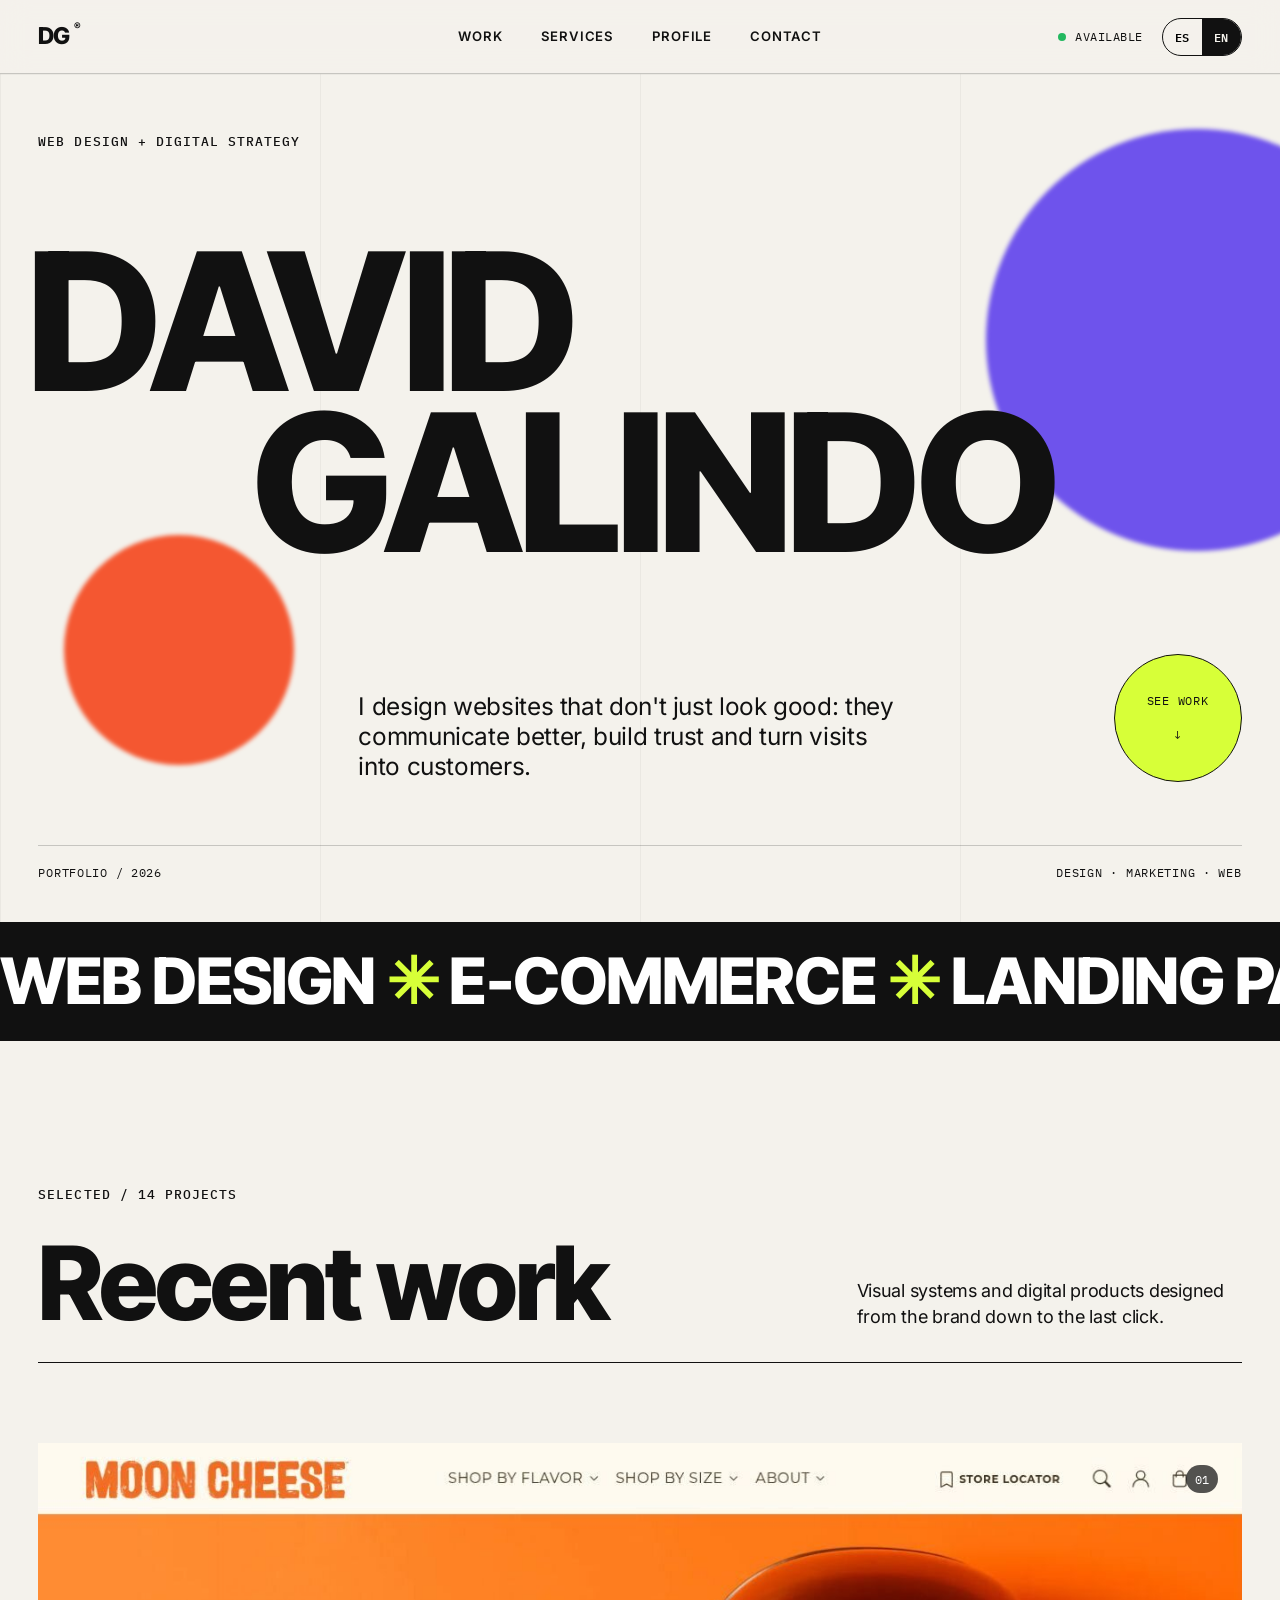
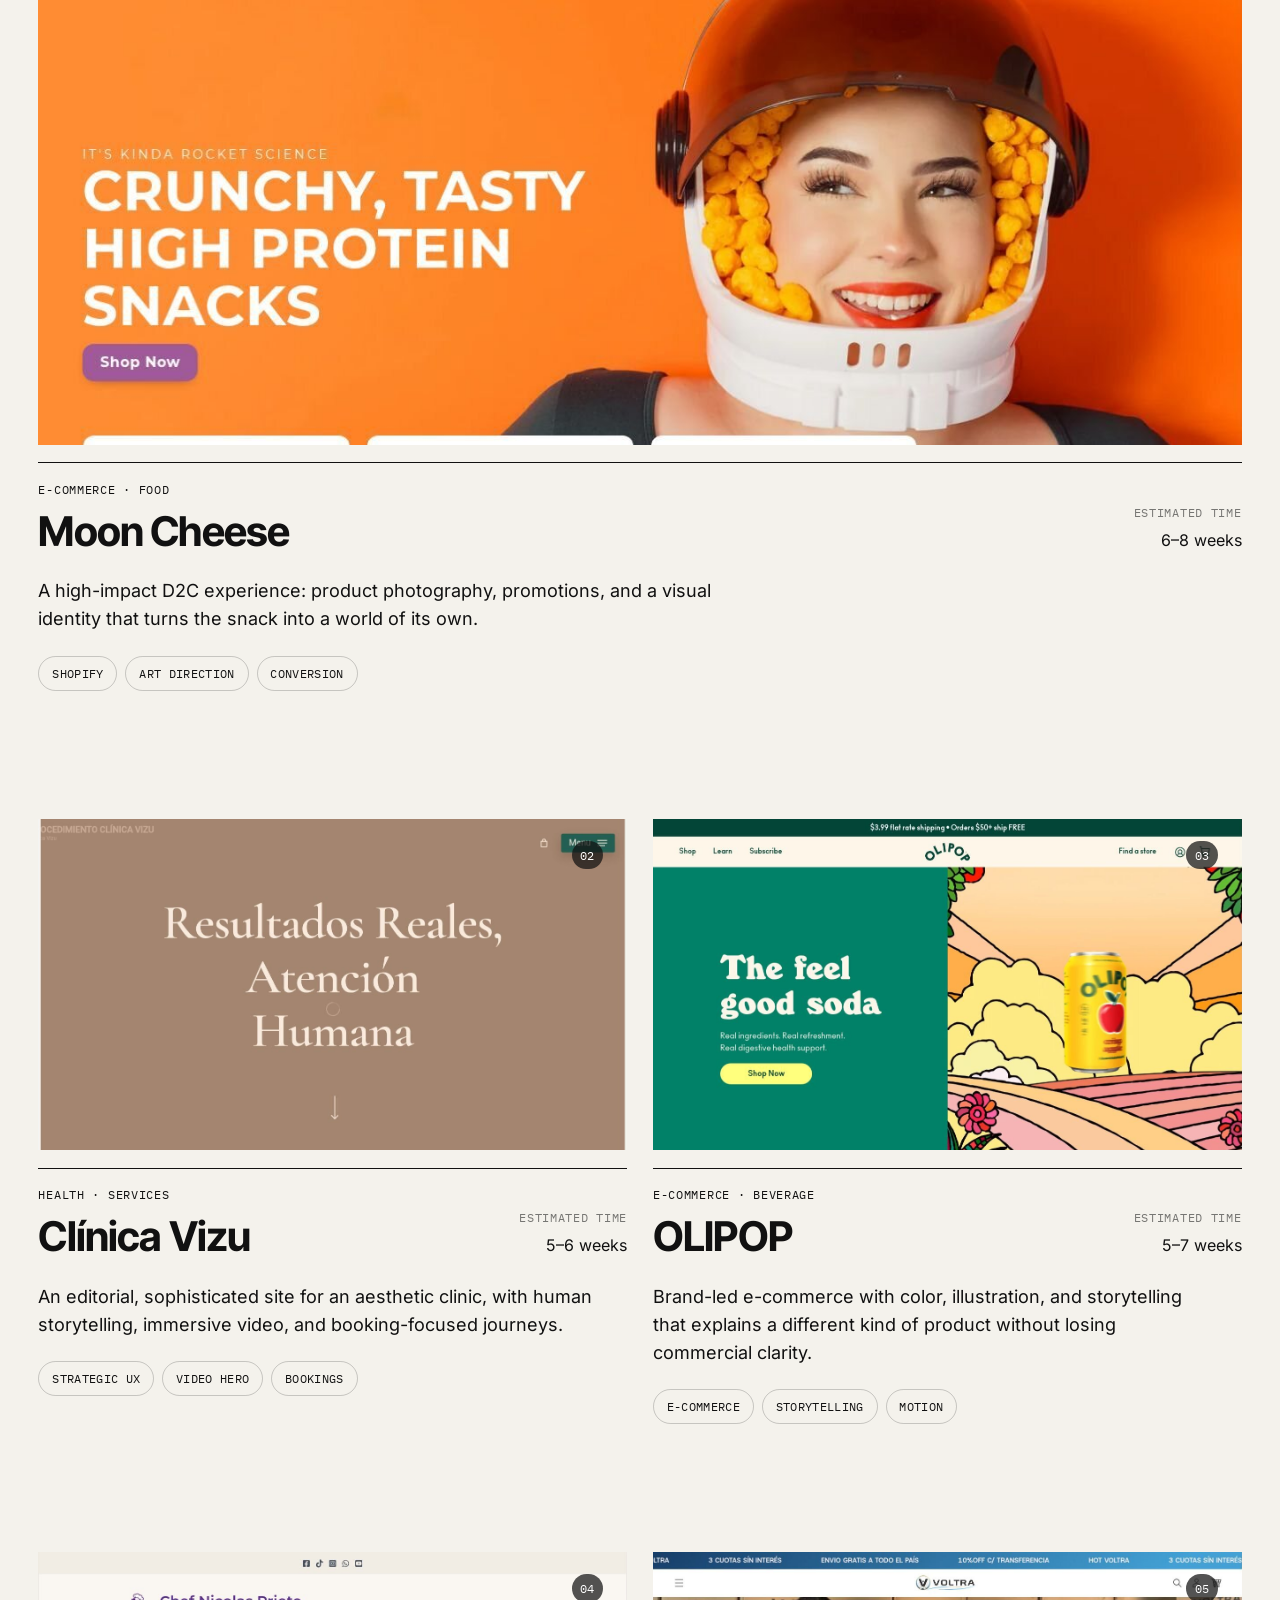
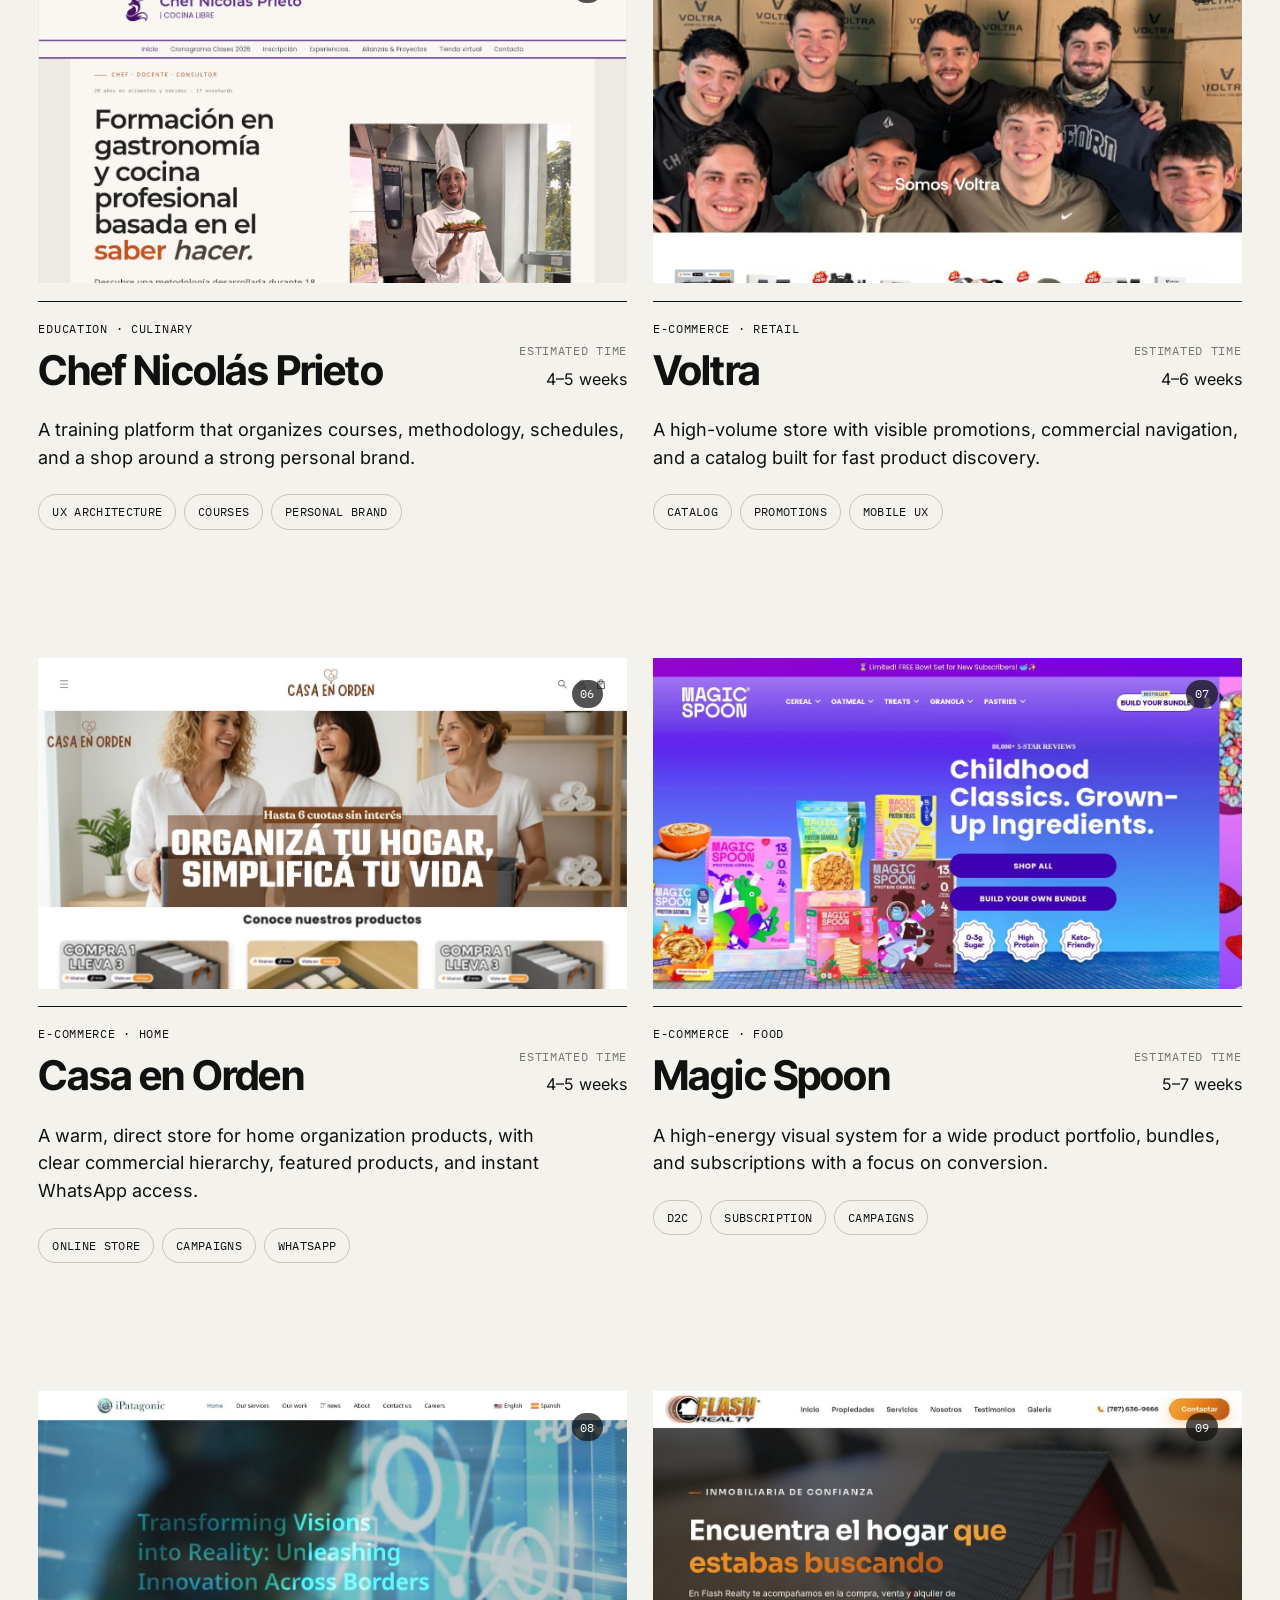
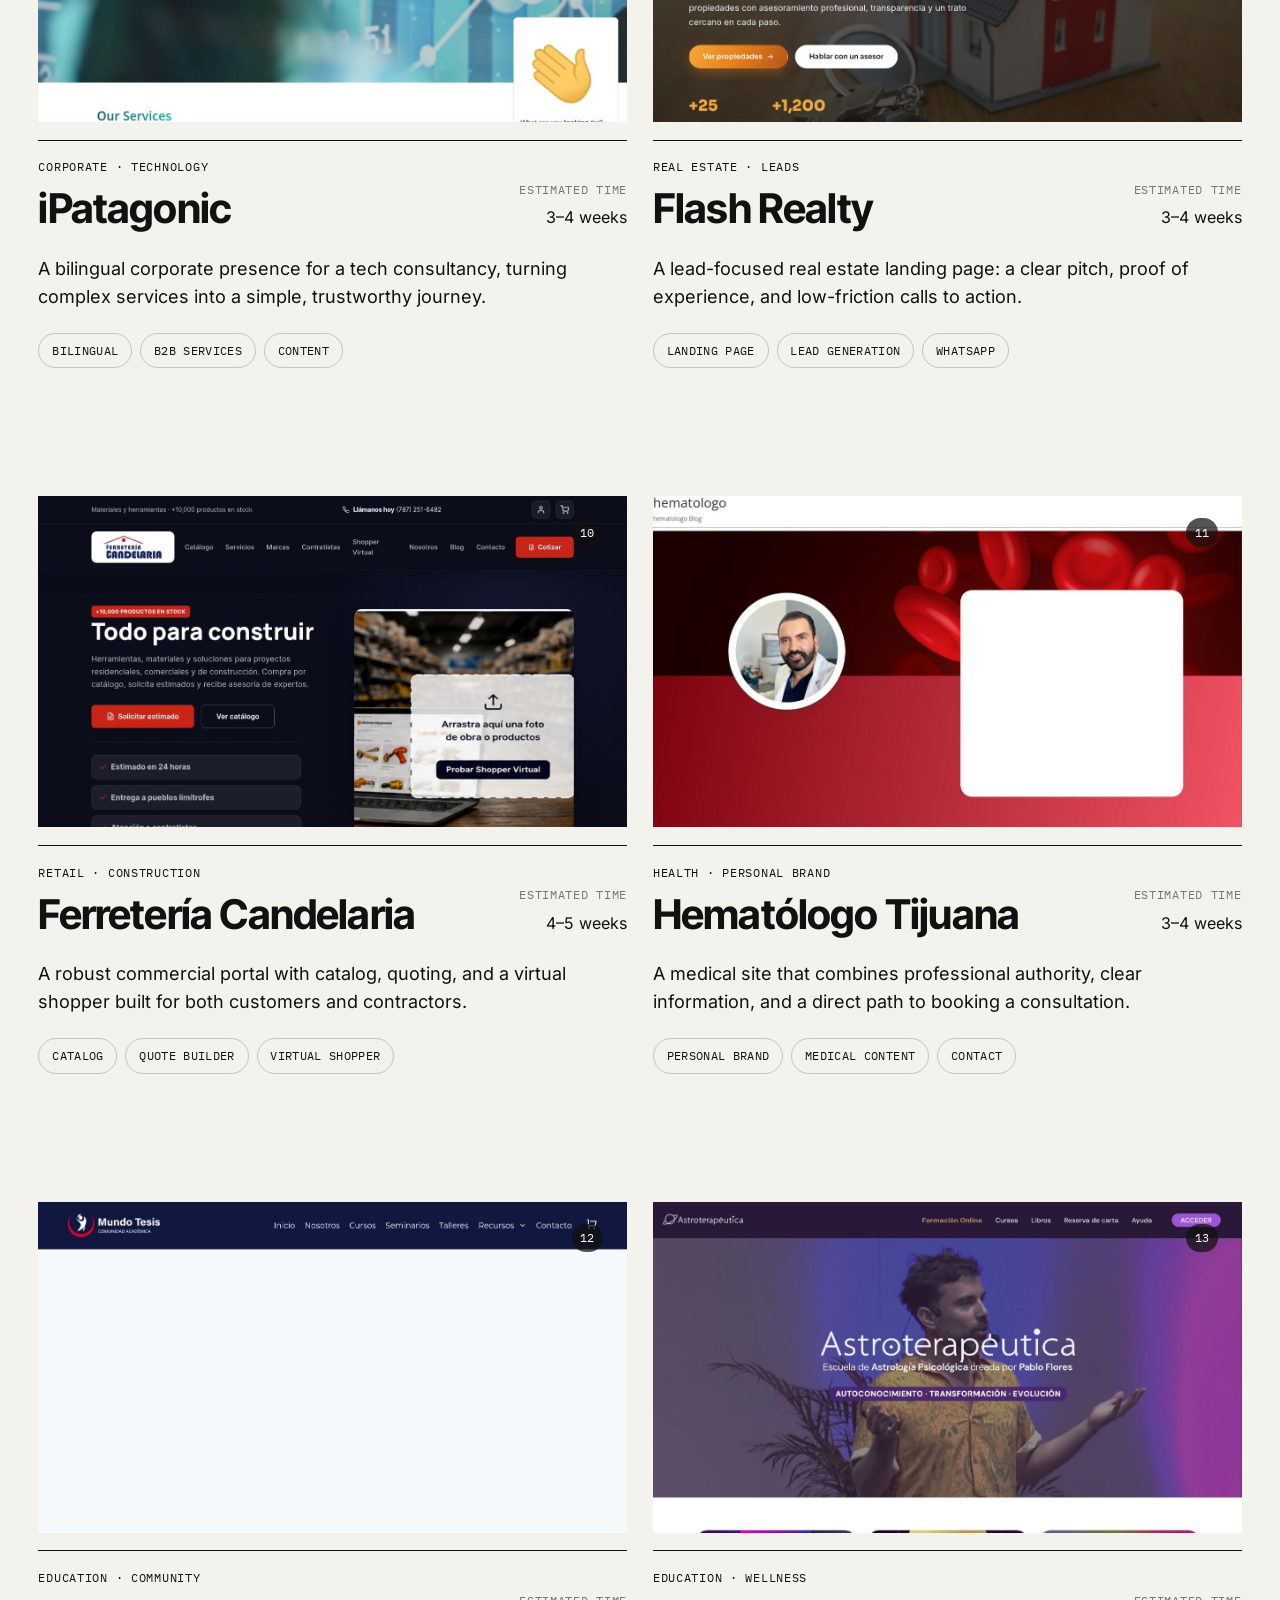
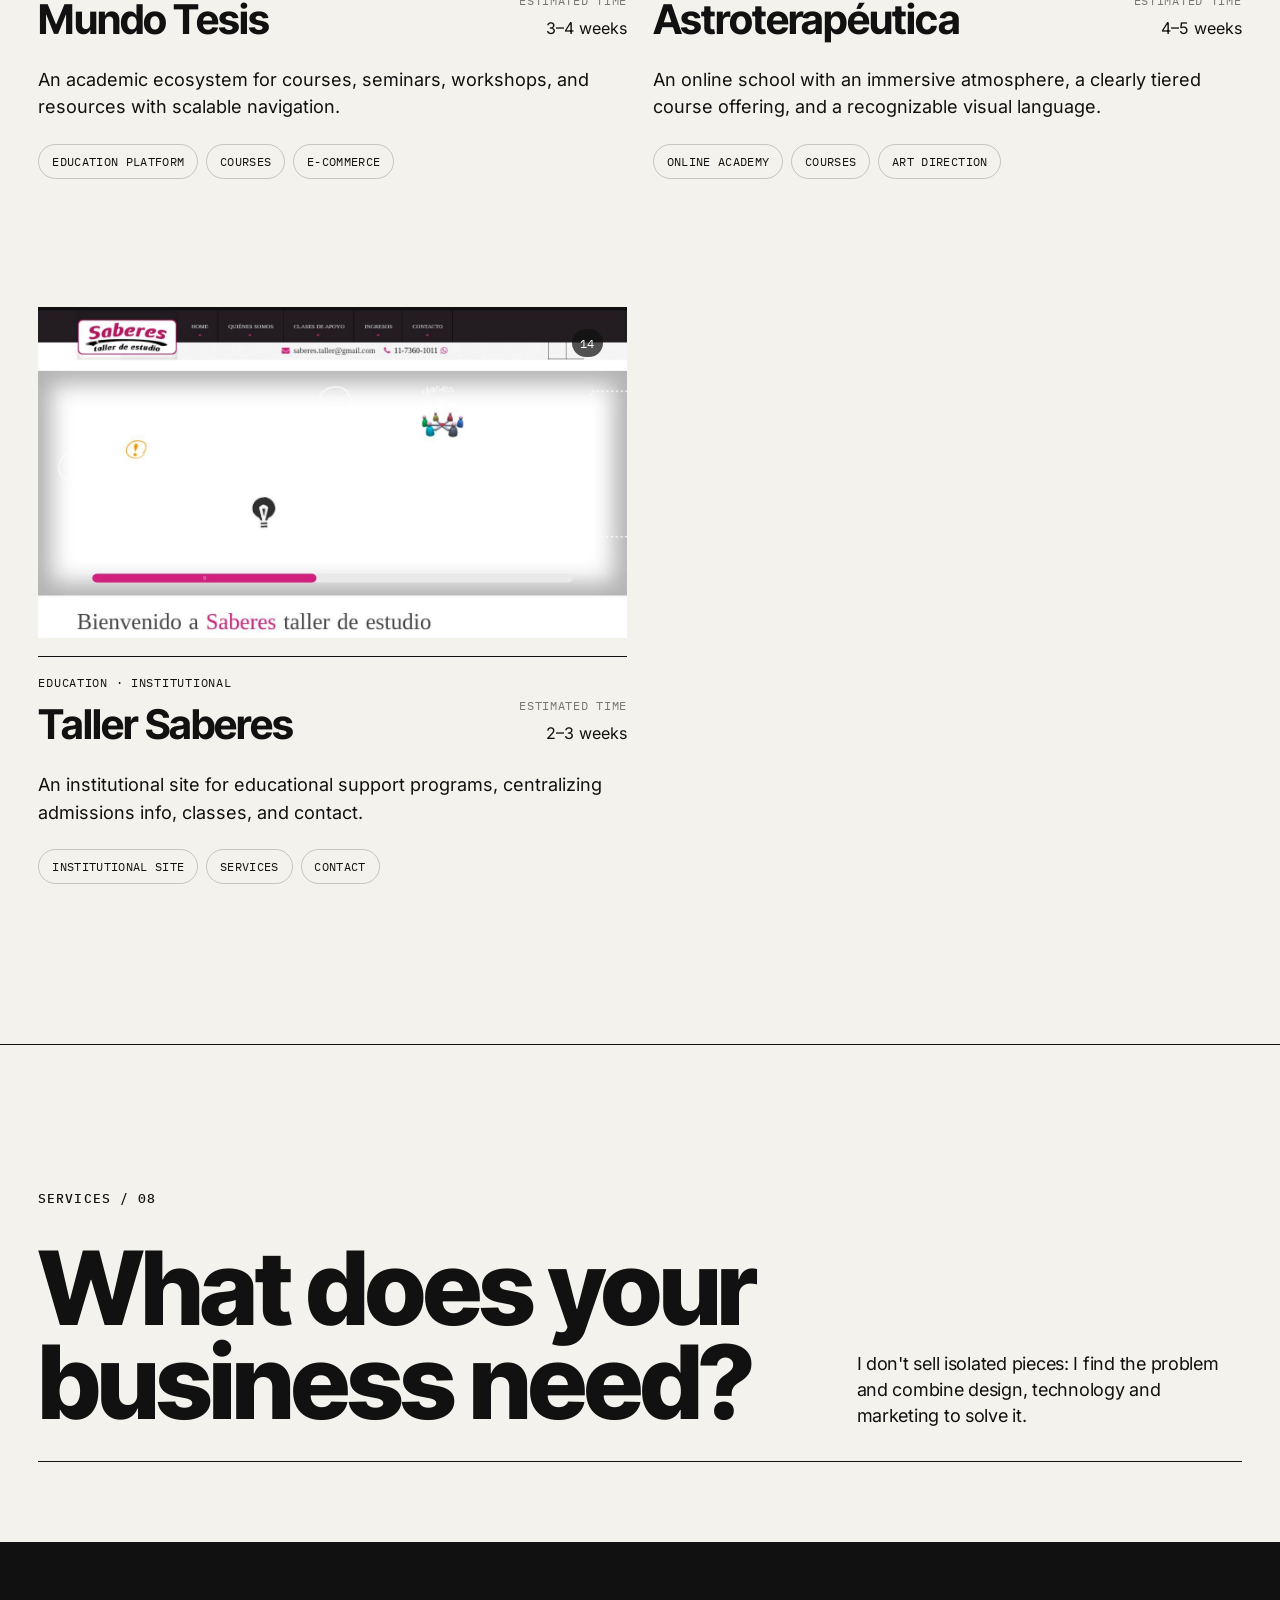
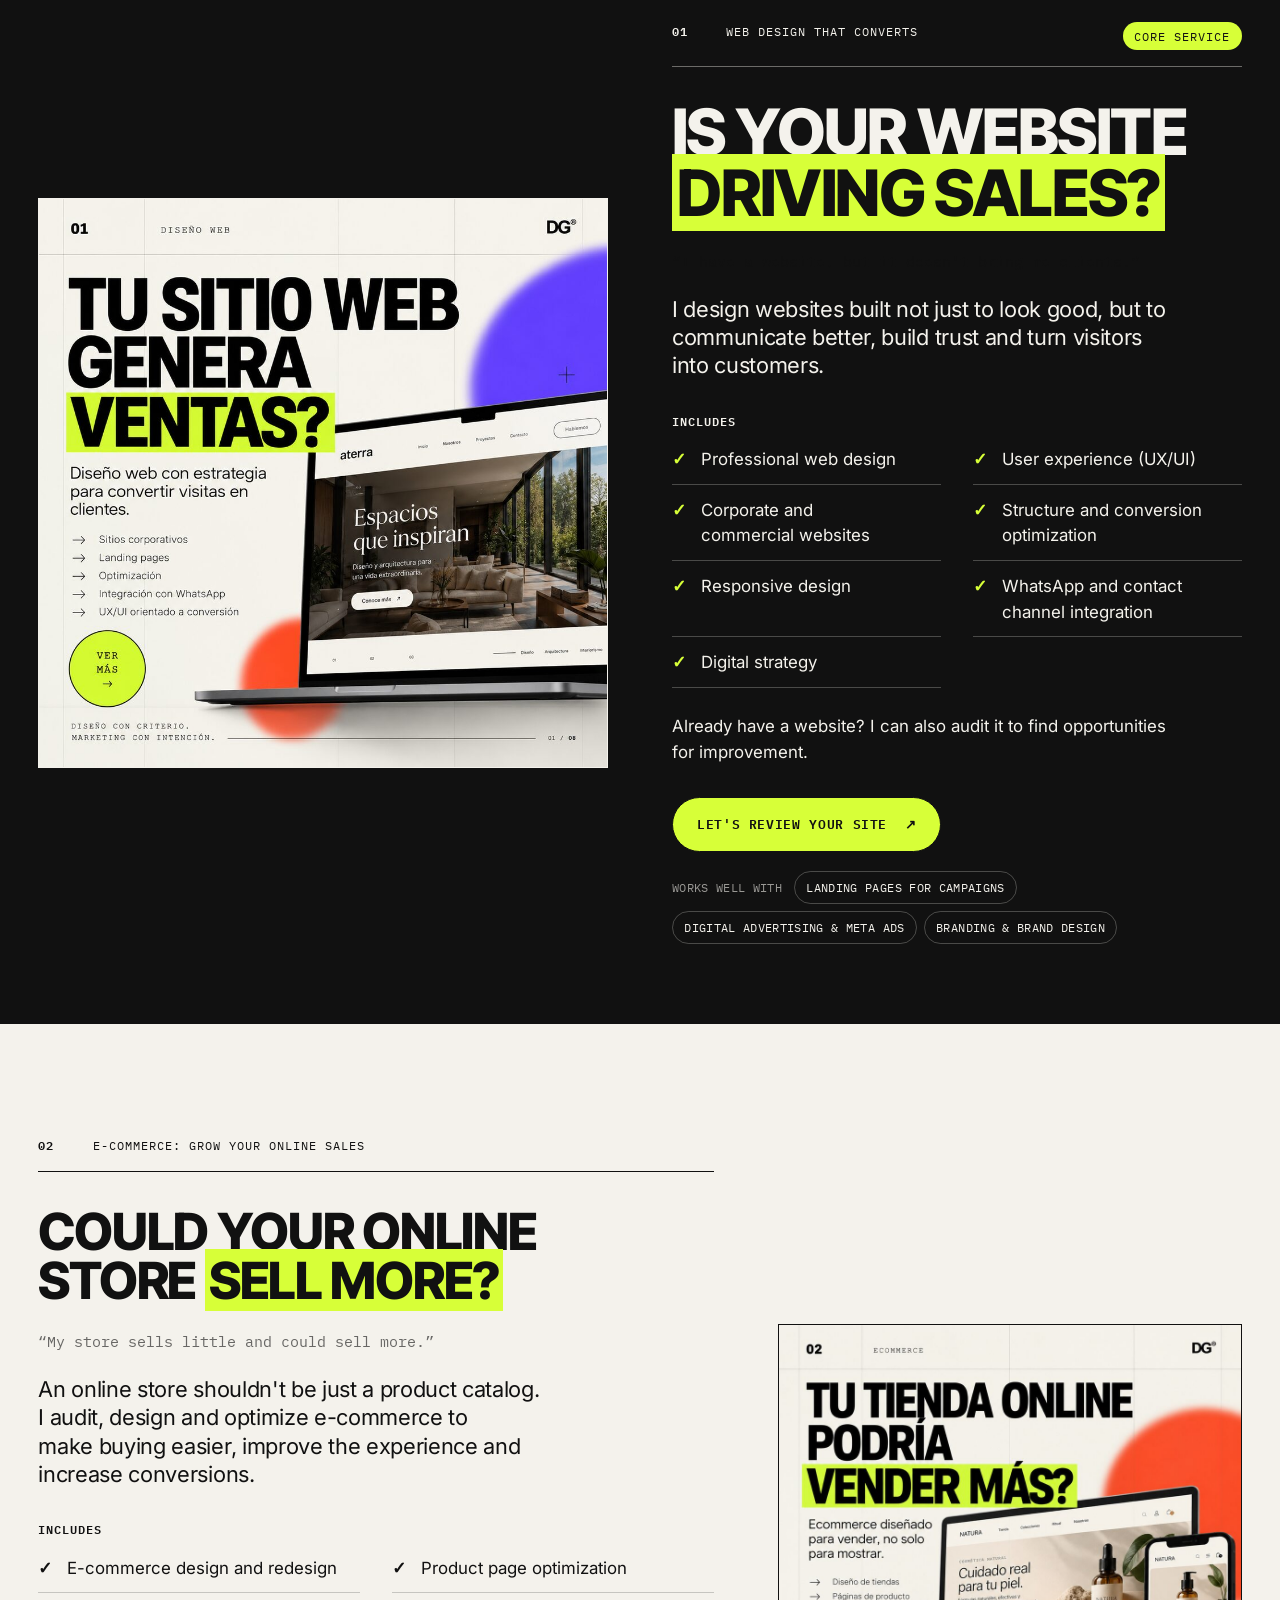
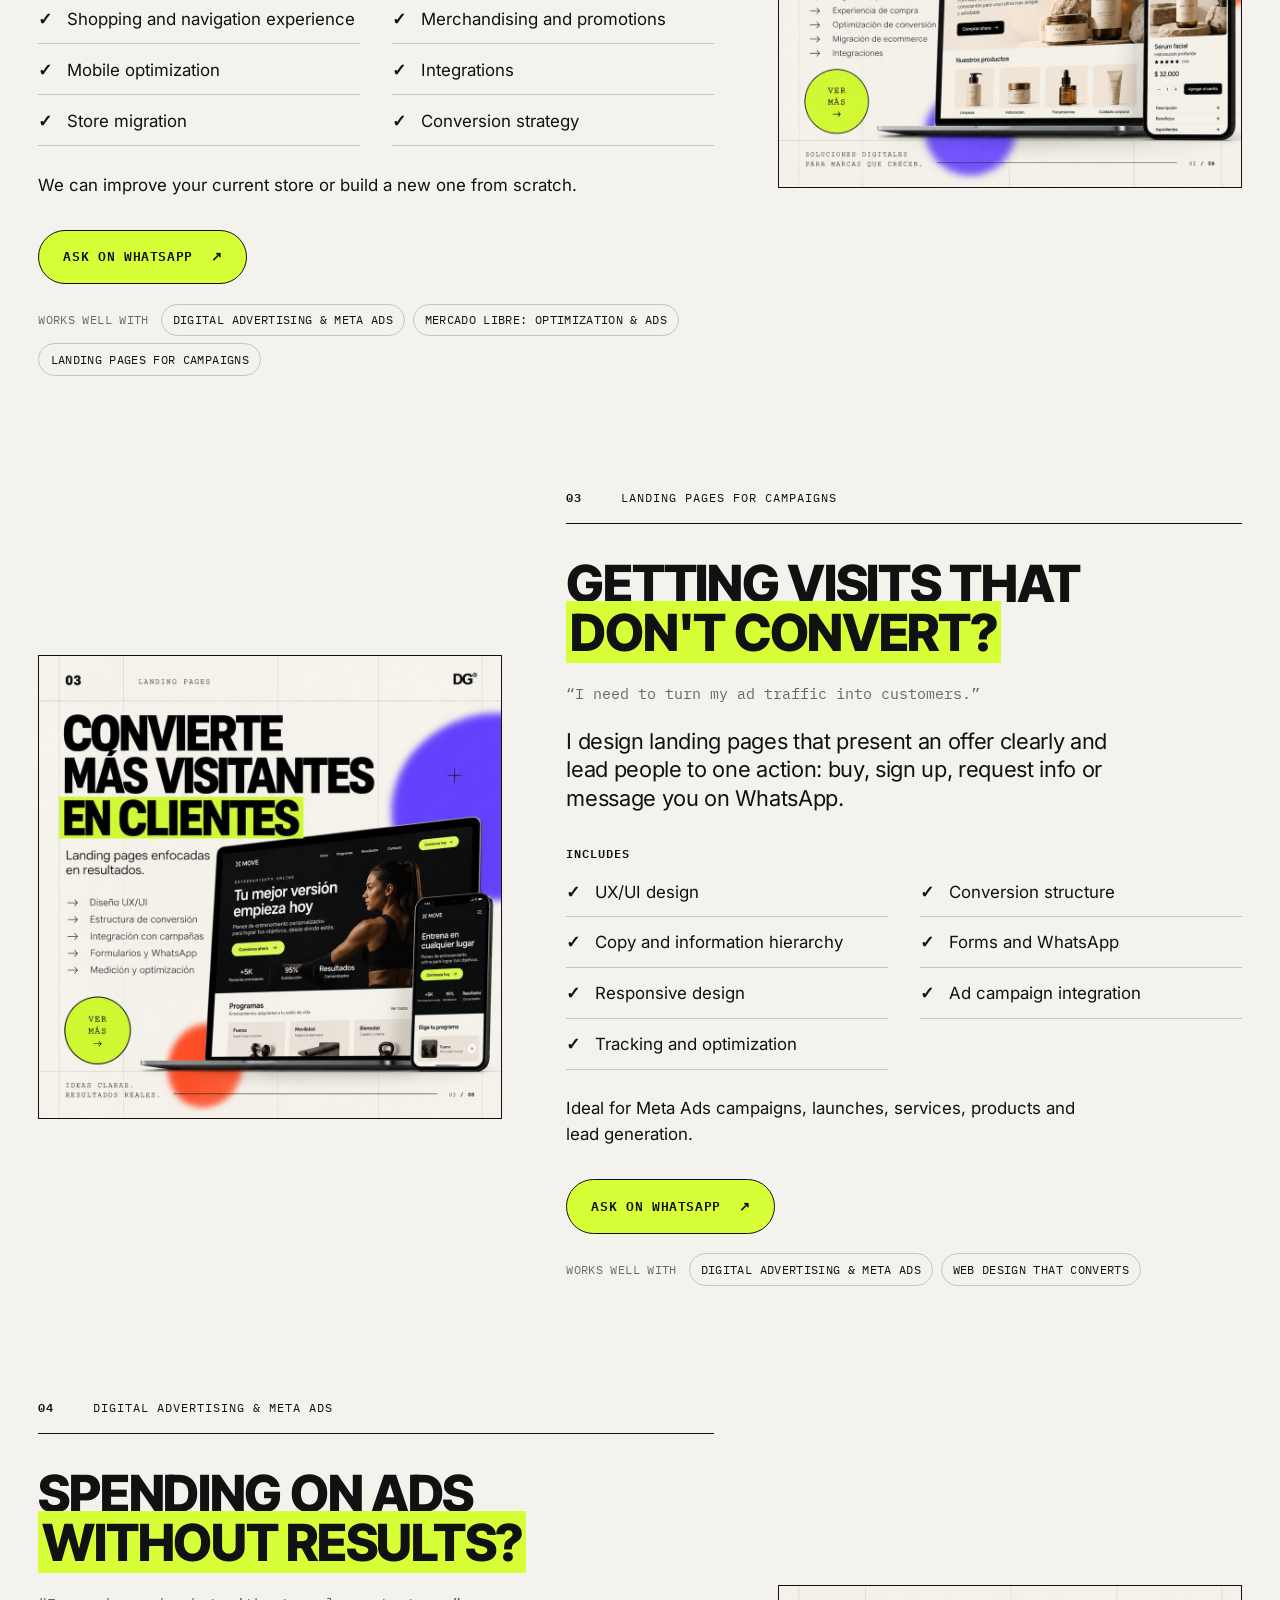
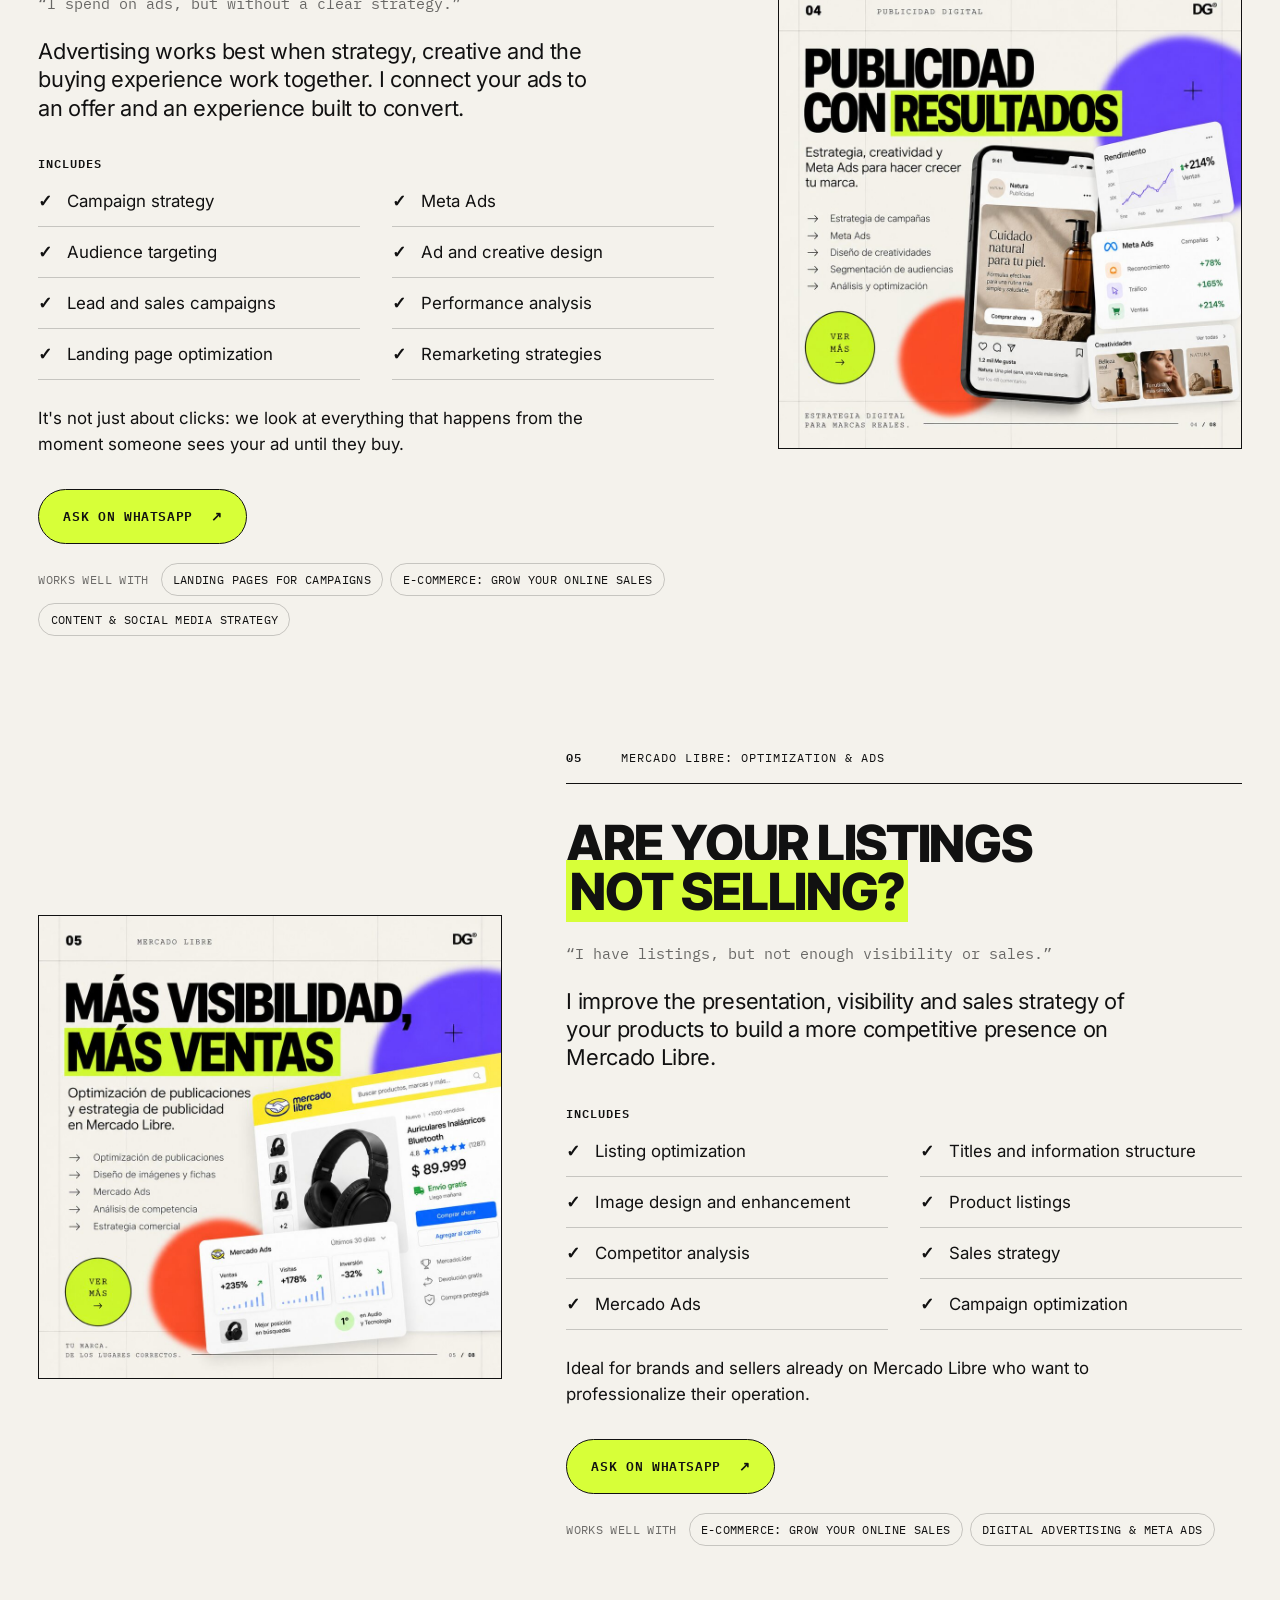
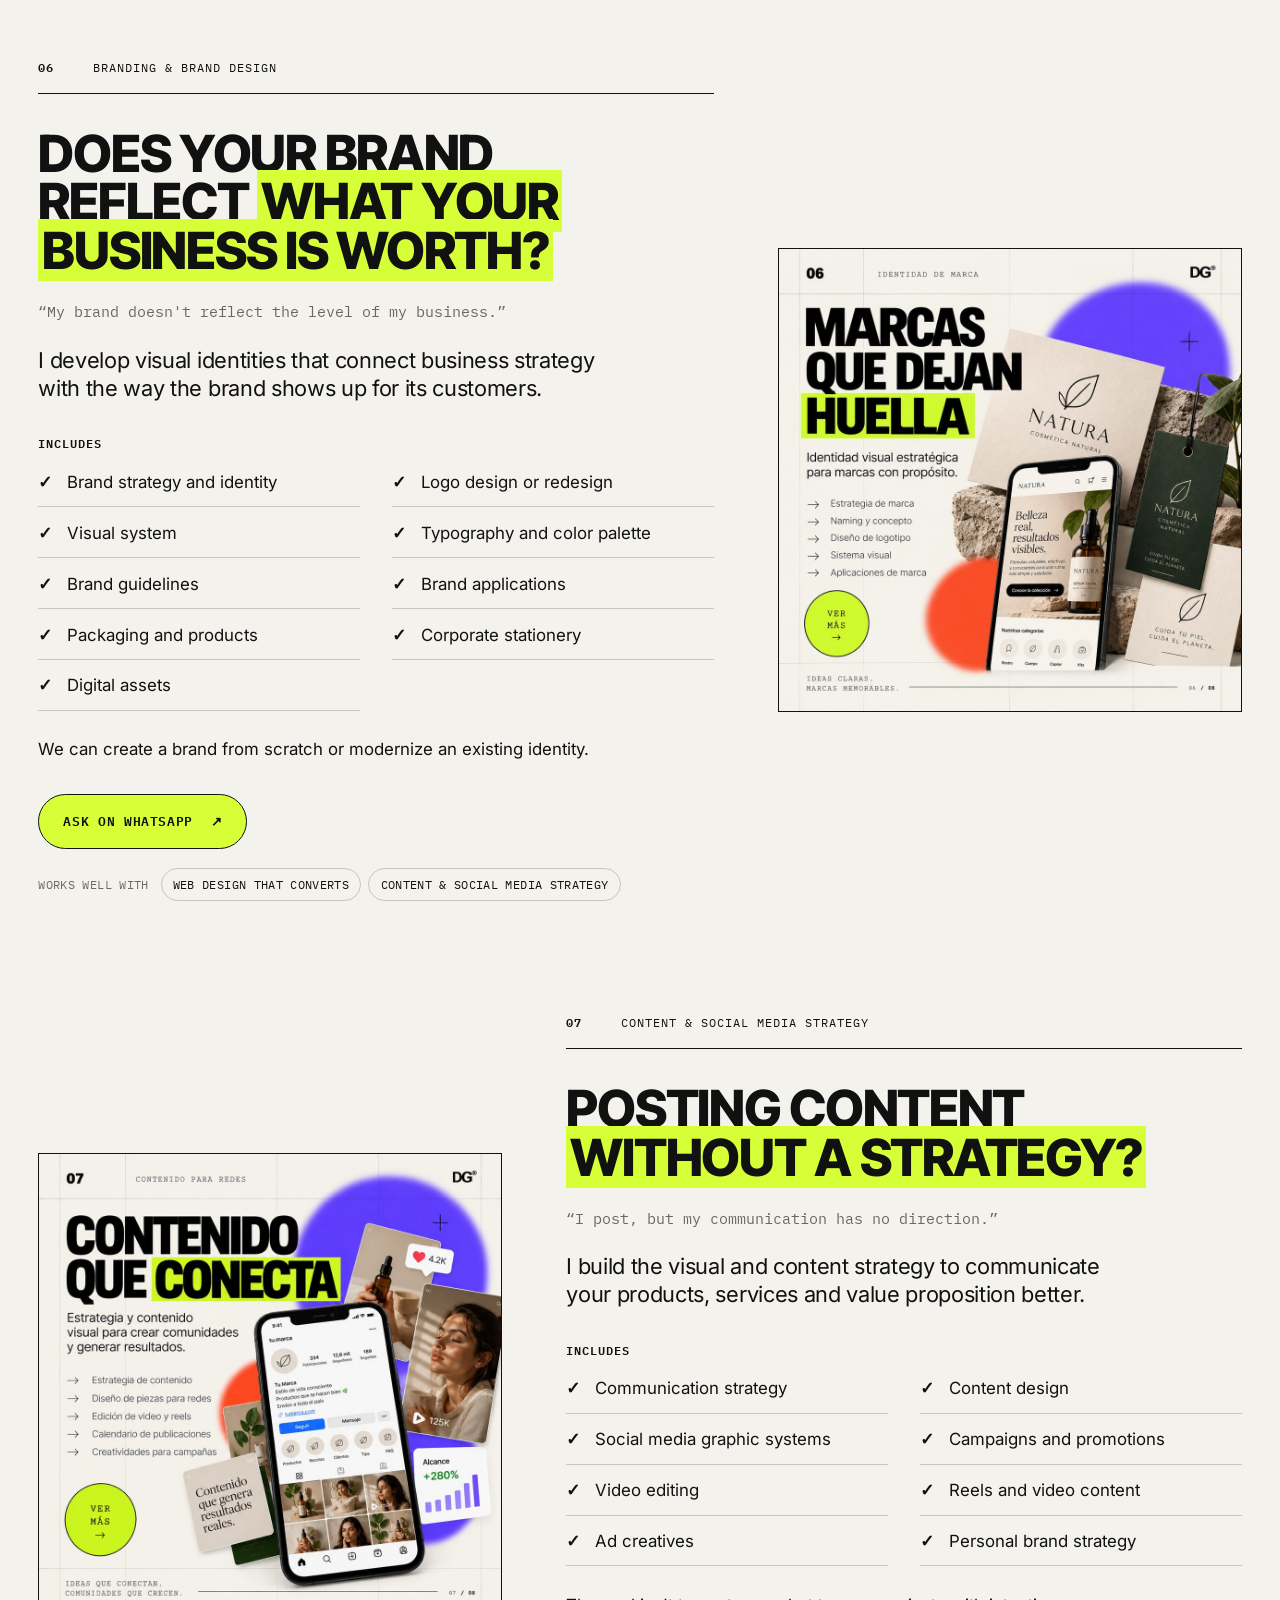
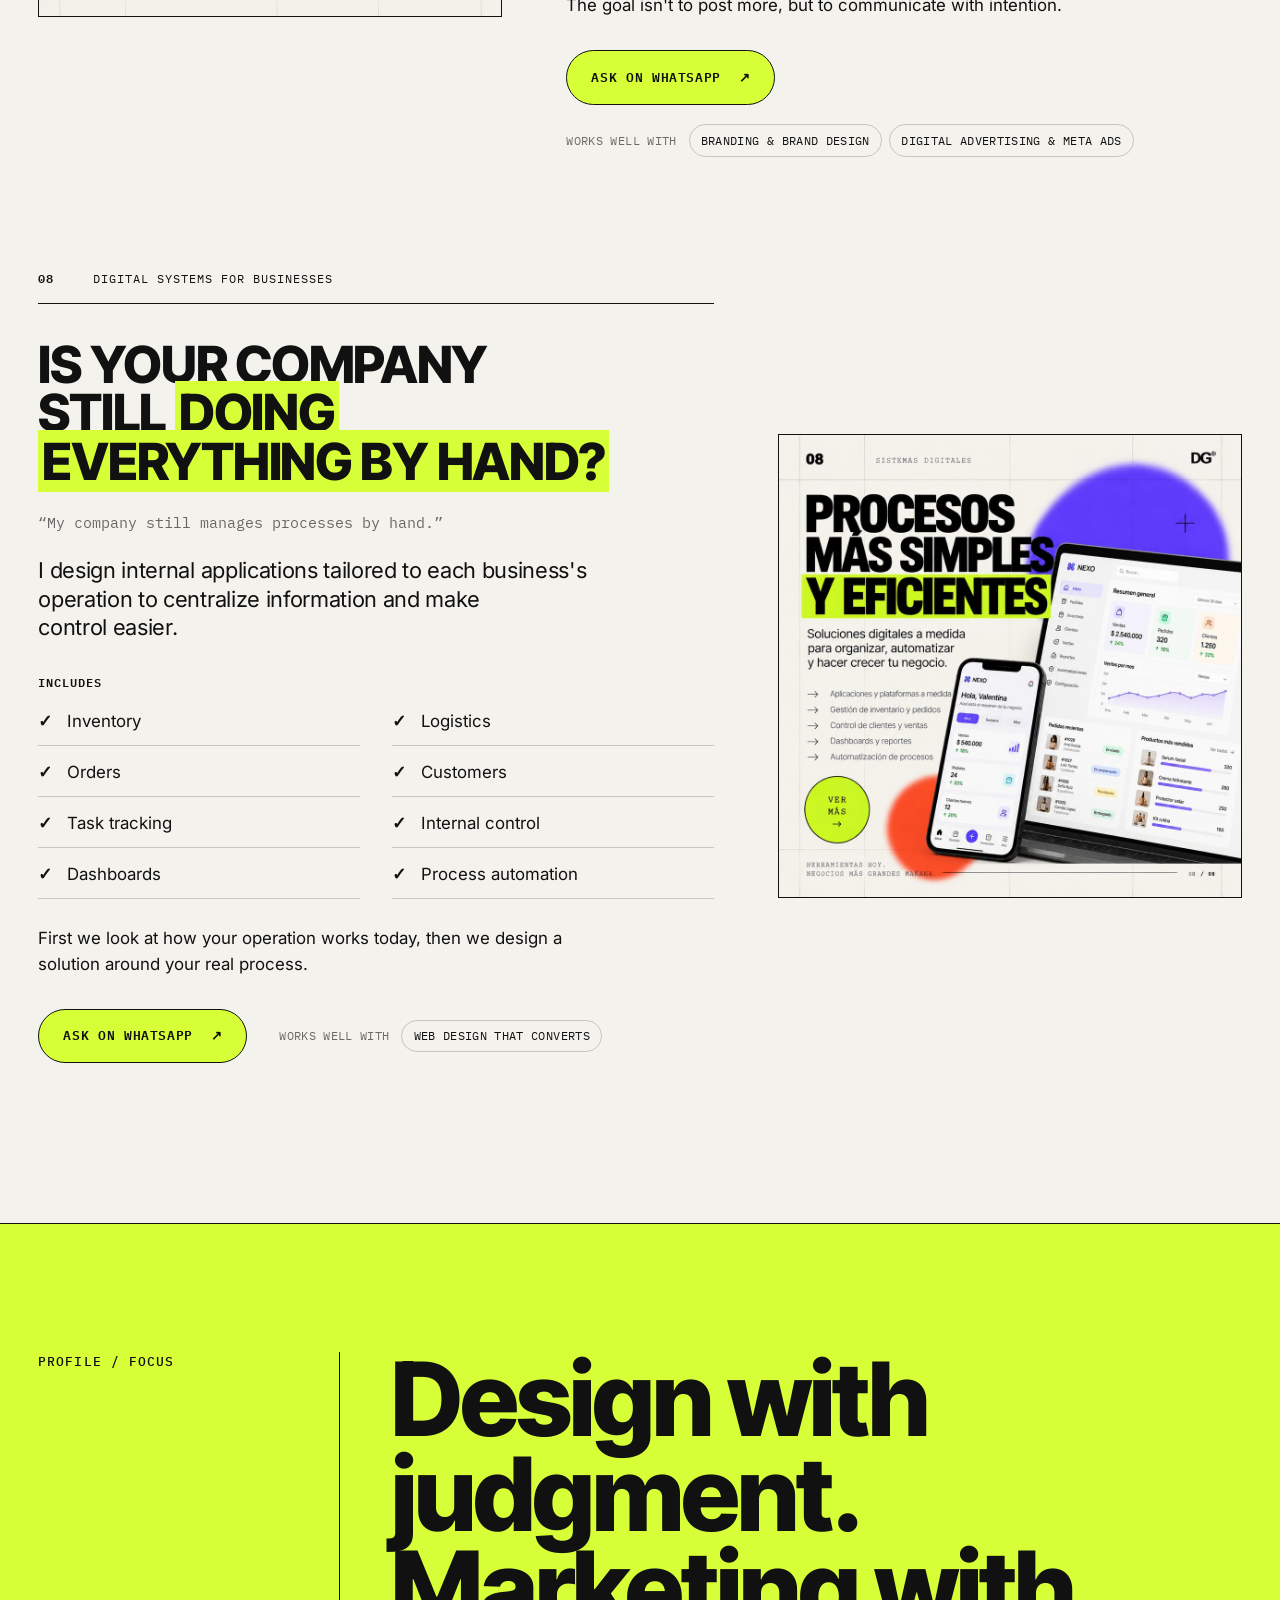
==== index.html @ 26863d47 "Rediseño tipográfico: Inter, Inter Tight e IBM Plex Mono con escala legible - Fuentes alojadas en el" ====
<!doctype html>
<html lang="es">
  <head>
    <meta charset="utf-8" />
    <meta name="viewport" content="width=device-width, initial-scale=1" />
    <meta
      name="description"
      content="Portafolio de David Galindo, diseñador web y estratega digital. Sitios, ecommerce y landing pages pensados para convertir visitas en clientes."
    />
    <meta name="theme-color" content="#f4f2ec" />
    <title>David Galindo — Diseño web & Estrategia digital</title>
    <link
      rel="alternate"
      hreflang="es"
      href="https://davidcortes377.github.io/portafolio-david-galindo/?lang=es"
    />
    <link
      rel="alternate"
      hreflang="en"
      href="https://davidcortes377.github.io/portafolio-david-galindo/?lang=en"
    />
    <link
      rel="alternate"
      hreflang="x-default"
      href="https://davidcortes377.github.io/portafolio-david-galindo/"
    />
    <link
      rel="canonical"
      href="https://davidcortes377.github.io/portafolio-david-galindo/"
    />
    <link
      rel="icon"
      href="data:image/svg+xml,%3Csvg xmlns='http://www.w3.org/2000/svg' viewBox='0 0 64 64'%3E%3Crect width='64' height='64' rx='14' fill='%23111'/%3E%3Ctext x='50%25' y='54%25' dominant-baseline='middle' text-anchor='middle' font-family='Arial,Helvetica,sans-serif' font-weight='800' font-size='30' letter-spacing='-2' fill='%23d7ff38'%3EDG%3C/text%3E%3C/svg%3E"
    />
    <meta property="og:type" content="website" />
    <meta property="og:site_name" content="David Galindo" />
    <meta property="og:title" content="David Galindo — Diseño web & Estrategia digital" />
    <meta
      property="og:description"
      content="Diseño web, ecommerce y landing pages con estrategia para convertir visitas en clientes. Más branding, publicidad digital y Mercado Libre."
    />
    <meta
      property="og:url"
      content="https://davidcortes377.github.io/portafolio-david-galindo/"
    />
    <meta
      property="og:image"
      content="https://davidcortes377.github.io/portafolio-david-galindo/og-image.jpg"
    />
    <meta property="og:image:width" content="1200" />
    <meta property="og:image:height" content="630" />
    <meta property="og:locale" content="es_AR" />
    <meta property="og:locale:alternate" content="en_US" />
    <meta name="twitter:card" content="summary_large_image" />
    <script type="application/ld+json">
      {
        "@context": "https://schema.org",
        "@type": "Person",
        "name": "David Galindo",
        "jobTitle": "Diseñador web y estratega digital",
        "url": "https://davidcortes377.github.io/portafolio-david-galindo/",
        "knowsAbout": [
          "Diseño web",
          "E-commerce",
          "Landing pages",
          "Meta Ads",
          "Mercado Libre",
          "Branding",
          "Estrategia digital"
        ],
        "contactPoint": {
          "@type": "ContactPoint",
          "contactType": "WhatsApp",
          "url": "https://wa.me/541125546238"
        }
      }
    </script>
    <link
      rel="preload"
      href="./fonts/inter-variable.woff2"
      as="font"
      type="font/woff2"
      crossorigin
    />
    <link
      rel="preload"
      href="./fonts/inter-tight-variable.woff2"
      as="font"
      type="font/woff2"
      crossorigin
    />
    <link rel="stylesheet" href="./styles.css" />
  </head>
  <body>
    <a class="skip-link" href="#main" data-i18n="nav.skip">Saltar al contenido</a>
    <header class="site-header">
      <a
        class="monogram"
        href="#inicio"
        data-i18n-aria="nav.homeAria"
        aria-label="Ir al inicio"
      >
        DG<span>®</span>
      </a>
      <nav
        id="site-nav"
        data-i18n-aria="nav.mainAria"
        aria-label="Navegación principal"
      >
        <a href="#proyectos" data-i18n="nav.work">Proyectos</a>
        <a href="#servicios" data-i18n="nav.services">Servicios</a>
        <a href="#perfil" data-i18n="nav.profile">Perfil</a>
        <a href="#contacto" data-i18n="nav.contact">Contacto</a>
        <a
          class="nav-contact"
          href="https://wa.me/541125546238"
          data-wa
          target="_blank"
          rel="noreferrer"
          ><span data-i18n="nav.cta">Escribime</span><span>↗</span></a
        >
      </nav>
      <div class="header-right">
        <span class="availability"
          ><i></i><span data-i18n="header.available">Disponible</span></span
        >
        <div
          class="lang-switch"
          role="group"
          data-i18n-aria="lang.groupAria"
          aria-label="Seleccionar idioma"
        >
          <button
            class="lang-btn"
            type="button"
            data-lang="es"
            aria-pressed="true"
            lang="es"
          >
            ES
          </button>
          <button
            class="lang-btn"
            type="button"
            data-lang="en"
            aria-pressed="false"
            lang="en"
          >
            EN
          </button>
        </div>
      </div>
      <button
        class="nav-toggle"
        type="button"
        aria-expanded="false"
        aria-controls="site-nav"
        aria-label="Abrir menú"
      >
        <span></span><span></span><span></span>
      </button>
    </header>

    <main id="main">
      <section class="hero" id="inicio">
        <div class="hero-orb orb-one" aria-hidden="true"></div>
        <div class="hero-orb orb-two" aria-hidden="true"></div>
        <p class="eyebrow" data-i18n="hero.eyebrow">
          Diseño web + estrategia digital
        </p>
        <h1>David<br /><span>Galindo</span></h1>
        <div class="hero-bottom">
          <p class="hero-intro" data-i18n="hero.intro">
            Diseño sitios web que no solo se ven bien: comunican mejor, generan confianza y convierten visitas en clientes.
          </p>
          <a
            class="round-link"
            href="#proyectos"
            data-i18n-aria="hero.ctaAria"
            aria-label="Ver proyectos"
          >
            <span data-i18n="hero.cta">Ver trabajo</span>↓
          </a>
        </div>
        <div class="hero-index">
          <span data-i18n="hero.indexLeft">PORTFOLIO / 2026</span>
          <span data-i18n="hero.indexRight">DISEÑO · MARKETING · WEB</span>
        </div>
      </section>

      <div class="ticker" aria-hidden="true">
        <div data-i18n-html="ticker">
          DISEÑO WEB <span>✳</span> E-COMMERCE <span>✳</span> LANDING PAGES <span>✳</span> META ADS <span>✳</span> MERCADO LIBRE <span>✳</span> BRANDING <span>✳</span>
          DISEÑO WEB <span>✳</span> E-COMMERCE <span>✳</span> LANDING PAGES <span>✳</span> META ADS <span>✳</span> MERCADO LIBRE <span>✳</span> BRANDING <span>✳</span>
        </div>
      </div>

      <section class="work-section" id="proyectos">
        <div class="section-head">
          <div>
            <p class="eyebrow" data-i18n="work.eyebrow">
              Selección / 14 proyectos
            </p>
            <h2 data-i18n="work.title">Trabajo reciente</h2>
          </div>
          <p data-i18n="work.lead">
            Sistemas visuales y productos digitales pensados desde la marca
            hasta el último clic.
          </p>
        </div>

        <div class="project-grid">
          <article class="project-card project-xl" data-project="Moon Cheese">
            <a
              class="project-visual"
              href="https://mooncheese.com/"
              target="_blank"
              rel="noreferrer"
              data-i18n-aria="project.visitAria"
              aria-label="Visitar Moon Cheese"
            >
              <img
                src="./projects/moon-cheese.jpg"
                width="1353"
                height="933"
                decoding="async"
                fetchpriority="high"
                data-i18n-alt="project.shotAlt"
                alt="Captura de pantalla del sitio Moon Cheese"
              />
              <span class="visit-pill"
                ><span data-i18n="project.visit">Visitar sitio</span>
                <span>↗</span></span
              >
              <span class="project-number">01</span>
            </a>
            <div class="project-copy">
              <div class="project-title-row">
                <div>
                  <p class="project-type" data-i18n="p1.type">
                    E-commerce · Food
                  </p>
                  <h3>Moon Cheese</h3>
                </div>
                <p class="project-time">
                  <span class="pt-label" data-i18n="project.timeLabel"
                    >Tiempo estimado</span
                  ><span data-i18n="p1.time">6–8 semanas</span>
                </p>
              </div>
              <p class="project-summary" data-i18n="p1.summary">
                Una experiencia D2C de alto impacto: fotografía de producto,
                promociones y una identidad visual que convierte el snack en un
                universo propio.
              </p>
              <div class="tags">
                <span data-i18n="p1.tag1">Shopify</span
                ><span data-i18n="p1.tag2">Dirección visual</span
                ><span data-i18n="p1.tag3">Conversión</span>
              </div>
            </div>
          </article>

          <article class="project-card project-wide" data-project="Clínica Vizu">
            <a
              class="project-visual"
              href="https://clinicavizu.com/"
              target="_blank"
              rel="noreferrer"
              data-i18n-aria="project.visitAria"
              aria-label="Visitar Clínica Vizu"
            >
              <img
                src="./projects/clinica-vizu.jpg"
                width="1333"
                height="926"
                decoding="async"
                data-i18n-alt="project.shotAlt"
                alt="Captura de pantalla del sitio Clínica Vizu"
                loading="lazy"
              />
              <span class="visit-pill"
                ><span data-i18n="project.visit">Visitar sitio</span>
                <span>↗</span></span
              >
              <span class="project-number">02</span>
            </a>
            <div class="project-copy">
              <div class="project-title-row">
                <div>
                  <p class="project-type" data-i18n="p2.type">
                    Salud · Servicios
                  </p>
                  <h3>Clínica Vizu</h3>
                </div>
                <p class="project-time">
                  <span class="pt-label" data-i18n="project.timeLabel"
                    >Tiempo estimado</span
                  ><span data-i18n="p2.time">5–6 semanas</span>
                </p>
              </div>
              <p class="project-summary" data-i18n="p2.summary">
                Sitio editorial y sofisticado para una clínica estética, con
                narrativa humana, video inmersivo y recorridos orientados a
                reserva.
              </p>
              <div class="tags">
                <span data-i18n="p2.tag1">UX estratégico</span
                ><span data-i18n="p2.tag2">Video hero</span
                ><span data-i18n="p2.tag3">Reservas</span>
              </div>
            </div>
          </article>

          <article class="project-card project-wide" data-project="OLIPOP">
            <a
              class="project-visual"
              href="https://drinkolipop.com/"
              target="_blank"
              rel="noreferrer"
              data-i18n-aria="project.visitAria"
              aria-label="Visitar OLIPOP"
            >
              <img
                src="./projects/olipop.jpg"
                width="1333"
                height="926"
                decoding="async"
                data-i18n-alt="project.shotAlt"
                alt="Captura de pantalla del sitio OLIPOP"
                loading="lazy"
              />
              <span class="visit-pill"
                ><span data-i18n="project.visit">Visitar sitio</span>
                <span>↗</span></span
              >
              <span class="project-number">03</span>
            </a>
            <div class="project-copy">
              <div class="project-title-row">
                <div>
                  <p class="project-type" data-i18n="p3.type">
                    E-commerce · Beverage
                  </p>
                  <h3>OLIPOP</h3>
                </div>
                <p class="project-time">
                  <span class="pt-label" data-i18n="project.timeLabel"
                    >Tiempo estimado</span
                  ><span data-i18n="p3.time">5–7 semanas</span>
                </p>
              </div>
              <p class="project-summary" data-i18n="p3.summary">
                E-commerce de marca con color, ilustración y storytelling para
                explicar una propuesta de producto diferente sin perder
                claridad comercial.
              </p>
              <div class="tags">
                <span data-i18n="p3.tag1">E-commerce</span
                ><span data-i18n="p3.tag2">Storytelling</span
                ><span data-i18n="p3.tag3">Motion</span>
              </div>
            </div>
          </article>

          <article
            class="project-card project-tall"
            data-project="Chef Nicolás Prieto"
          >
            <a
              class="project-visual"
              href="https://chefnicolasprieto.com/"
              target="_blank"
              rel="noreferrer"
              data-i18n-aria="project.visitAria"
              aria-label="Visitar Chef Nicolás Prieto"
            >
              <img
                src="./projects/chef-nicolas-prieto.jpg"
                width="1333"
                height="926"
                decoding="async"
                data-i18n-alt="project.shotAlt"
                alt="Captura de pantalla del sitio Chef Nicolás Prieto"
                loading="lazy"
              />
              <span class="visit-pill"
                ><span data-i18n="project.visit">Visitar sitio</span>
                <span>↗</span></span
              >
              <span class="project-number">04</span>
            </a>
            <div class="project-copy">
              <div class="project-title-row">
                <div>
                  <p class="project-type" data-i18n="p4.type">
                    Educación · Gastronomía
                  </p>
                  <h3>Chef Nicolás Prieto</h3>
                </div>
                <p class="project-time">
                  <span class="pt-label" data-i18n="project.timeLabel"
                    >Tiempo estimado</span
                  ><span data-i18n="p4.time">4–5 semanas</span>
                </p>
              </div>
              <p class="project-summary" data-i18n="p4.summary">
                Plataforma de formación que ordena cursos, metodología,
                cronogramas y tienda alrededor de una marca personal sólida.
              </p>
              <div class="tags">
                <span data-i18n="p4.tag1">Arquitectura UX</span
                ><span data-i18n="p4.tag2">Cursos</span
                ><span data-i18n="p4.tag3">Marca personal</span>
              </div>
            </div>
          </article>

          <article class="project-card project-standard" data-project="Voltra">
            <a
              class="project-visual"
              href="https://voltra.com.ar/"
              target="_blank"
              rel="noreferrer"
              data-i18n-aria="project.visitAria"
              aria-label="Visitar Voltra"
            >
              <img
                src="./projects/voltra.jpg"
                width="1333"
                height="926"
                decoding="async"
                data-i18n-alt="project.shotAlt"
                alt="Captura de pantalla del sitio Voltra"
                loading="lazy"
              />
              <span class="visit-pill"
                ><span data-i18n="project.visit">Visitar sitio</span>
                <span>↗</span></span
              >
              <span class="project-number">05</span>
            </a>
            <div class="project-copy">
              <div class="project-title-row">
                <div>
                  <p class="project-type" data-i18n="p5.type">
                    E-commerce · Retail
                  </p>
                  <h3>Voltra</h3>
                </div>
                <p class="project-time">
                  <span class="pt-label" data-i18n="project.timeLabel"
                    >Tiempo estimado</span
                  ><span data-i18n="p5.time">4–6 semanas</span>
                </p>
              </div>
              <p class="project-summary" data-i18n="p5.summary">
                Tienda de alto volumen con promociones visibles, navegación
                comercial y catálogo preparado para descubrir productos
                rápidamente.
              </p>
              <div class="tags">
                <span data-i18n="p5.tag1">Catálogo</span
                ><span data-i18n="p5.tag2">Promociones</span
                ><span data-i18n="p5.tag3">Mobile UX</span>
              </div>
            </div>
          </article>

          <article
            class="project-card project-standard"
            data-project="Casa en Orden"
          >
            <a
              class="project-visual"
              href="https://casaenorden.shop"
              target="_blank"
              rel="noreferrer"
              data-i18n-aria="project.visitAria"
              aria-label="Visitar Casa en Orden"
            >
              <img
                src="./projects/casa-en-orden.jpg"
                width="1333"
                height="926"
                decoding="async"
                data-i18n-alt="project.shotAlt"
                alt="Captura de pantalla del sitio Casa en Orden"
                loading="lazy"
              />
              <span class="visit-pill"
                ><span data-i18n="project.visit">Visitar sitio</span>
                <span>↗</span></span
              >
              <span class="project-number">06</span>
            </a>
            <div class="project-copy">
              <div class="project-title-row">
                <div>
                  <p class="project-type" data-i18n="p6.type">
                    E-commerce · Hogar
                  </p>
                  <h3>Casa en Orden</h3>
                </div>
                <p class="project-time">
                  <span class="pt-label" data-i18n="project.timeLabel"
                    >Tiempo estimado</span
                  ><span data-i18n="p6.time">4–5 semanas</span>
                </p>
              </div>
              <p class="project-summary" data-i18n="p6.summary">
                Tienda cálida y directa para soluciones de organización, con
                jerarquía comercial, productos protagonistas y acceso inmediato
                a WhatsApp.
              </p>
              <div class="tags">
                <span data-i18n="p6.tag1">Tienda online</span
                ><span data-i18n="p6.tag2">Campañas</span
                ><span data-i18n="p6.tag3">WhatsApp</span>
              </div>
            </div>
          </article>

          <article class="project-card project-wide" data-project="Magic Spoon">
            <a
              class="project-visual"
              href="https://magicspoon.com/"
              target="_blank"
              rel="noreferrer"
              data-i18n-aria="project.visitAria"
              aria-label="Visitar Magic Spoon"
            >
              <img
                src="./projects/magic-spoon.jpg"
                width="1333"
                height="926"
                decoding="async"
                data-i18n-alt="project.shotAlt"
                alt="Captura de pantalla del sitio Magic Spoon"
                loading="lazy"
              />
              <span class="visit-pill"
                ><span data-i18n="project.visit">Visitar sitio</span>
                <span>↗</span></span
              >
              <span class="project-number">07</span>
            </a>
            <div class="project-copy">
              <div class="project-title-row">
                <div>
                  <p class="project-type" data-i18n="p7.type">
                    E-commerce · Food
                  </p>
                  <h3>Magic Spoon</h3>
                </div>
                <p class="project-time">
                  <span class="pt-label" data-i18n="project.timeLabel"
                    >Tiempo estimado</span
                  ><span data-i18n="p7.time">5–7 semanas</span>
                </p>
              </div>
              <p class="project-summary" data-i18n="p7.summary">
                Sistema visual de máxima energía para un portafolio amplio de
                productos, bundles y suscripciones con foco en conversión.
              </p>
              <div class="tags">
                <span data-i18n="p7.tag1">D2C</span
                ><span data-i18n="p7.tag2">Suscripción</span
                ><span data-i18n="p7.tag3">Campañas</span>
              </div>
            </div>
          </article>

          <article
            class="project-card project-standard"
            data-project="iPatagonic"
          >
            <a
              class="project-visual"
              href="https://ipatagonic.com/"
              target="_blank"
              rel="noreferrer"
              data-i18n-aria="project.visitAria"
              aria-label="Visitar iPatagonic"
            >
              <img
                src="./projects/ipatagonic.jpg"
                width="1333"
                height="926"
                decoding="async"
                data-i18n-alt="project.shotAlt"
                alt="Captura de pantalla del sitio iPatagonic"
                loading="lazy"
              />
              <span class="visit-pill"
                ><span data-i18n="project.visit">Visitar sitio</span>
                <span>↗</span></span
              >
              <span class="project-number">08</span>
            </a>
            <div class="project-copy">
              <div class="project-title-row">
                <div>
                  <p class="project-type" data-i18n="p8.type">
                    Corporativo · Tecnología
                  </p>
                  <h3>iPatagonic</h3>
                </div>
                <p class="project-time">
                  <span class="pt-label" data-i18n="project.timeLabel"
                    >Tiempo estimado</span
                  ><span data-i18n="p8.time">3–4 semanas</span>
                </p>
              </div>
              <p class="project-summary" data-i18n="p8.summary">
                Presencia corporativa bilingüe para consultoría tecnológica,
                con servicios complejos convertidos en un recorrido simple y
                confiable.
              </p>
              <div class="tags">
                <span data-i18n="p8.tag1">Bilingüe</span
                ><span data-i18n="p8.tag2">Servicios B2B</span
                ><span data-i18n="p8.tag3">Contenido</span>
              </div>
            </div>
          </article>

          <article
            class="project-card project-standard"
            data-project="Flash Realty"
          >
            <a
              class="project-visual"
              href="https://nivaxel.site/flash/"
              target="_blank"
              rel="noreferrer"
              data-i18n-aria="project.visitAria"
              aria-label="Visitar Flash Realty"
            >
              <img
                src="./projects/nivaxel-flash.jpg"
                width="1333"
                height="926"
                decoding="async"
                data-i18n-alt="project.shotAlt"
                alt="Captura de pantalla del sitio Flash Realty"
                loading="lazy"
              />
              <span class="visit-pill"
                ><span data-i18n="project.visit">Visitar sitio</span>
                <span>↗</span></span
              >
              <span class="project-number">09</span>
            </a>
            <div class="project-copy">
              <div class="project-title-row">
                <div>
                  <p class="project-type" data-i18n="p9.type">
                    Inmobiliaria · Leads
                  </p>
                  <h3>Flash Realty</h3>
                </div>
                <p class="project-time">
                  <span class="pt-label" data-i18n="project.timeLabel"
                    >Tiempo estimado</span
                  ><span data-i18n="p9.time">3–4 semanas</span>
                </p>
              </div>
              <p class="project-summary" data-i18n="p9.summary">
                Landing inmobiliaria orientada a captación: propuesta clara,
                prueba de experiencia y llamados a la acción de baja fricción.
              </p>
              <div class="tags">
                <span data-i18n="p9.tag1">Landing page</span
                ><span data-i18n="p9.tag2">Generación de leads</span
                ><span data-i18n="p9.tag3">WhatsApp</span>
              </div>
            </div>
          </article>

          <article
            class="project-card project-wide"
            data-project="Ferretería Candelaria"
          >
            <a
              class="project-visual"
              href="https://nivaxel.site/ferreteriacandelaria/"
              target="_blank"
              rel="noreferrer"
              data-i18n-aria="project.visitAria"
              aria-label="Visitar Ferretería Candelaria"
            >
              <img
                src="./projects/ferreteria-candelaria.jpg"
                width="1333"
                height="926"
                decoding="async"
                data-i18n-alt="project.shotAlt"
                alt="Captura de pantalla del sitio Ferretería Candelaria"
                loading="lazy"
              />
              <span class="visit-pill"
                ><span data-i18n="project.visit">Visitar sitio</span>
                <span>↗</span></span
              >
              <span class="project-number">10</span>
            </a>
            <div class="project-copy">
              <div class="project-title-row">
                <div>
                  <p class="project-type" data-i18n="p10.type">
                    Retail · Construcción
                  </p>
                  <h3>Ferretería Candelaria</h3>
                </div>
                <p class="project-time">
                  <span class="pt-label" data-i18n="project.timeLabel"
                    >Tiempo estimado</span
                  ><span data-i18n="p10.time">4–5 semanas</span>
                </p>
              </div>
              <p class="project-summary" data-i18n="p10.summary">
                Portal comercial robusto con catálogo, cotización y un shopper
                virtual pensado para clientes y contratistas.
              </p>
              <div class="tags">
                <span data-i18n="p10.tag1">Catálogo</span
                ><span data-i18n="p10.tag2">Cotizador</span
                ><span data-i18n="p10.tag3">Shopper virtual</span>
              </div>
            </div>
          </article>

          <article
            class="project-card project-standard"
            data-project="Hematólogo Tijuana"
          >
            <a
              class="project-visual"
              href="https://hematologotijuana.com/"
              target="_blank"
              rel="noreferrer"
              data-i18n-aria="project.visitAria"
              aria-label="Visitar Hematólogo Tijuana"
            >
              <img
                src="./projects/hematologo-tijuana.jpg"
                width="1333"
                height="926"
                decoding="async"
                data-i18n-alt="project.shotAlt"
                alt="Captura de pantalla del sitio Hematólogo Tijuana"
                loading="lazy"
              />
              <span class="visit-pill"
                ><span data-i18n="project.visit">Visitar sitio</span>
                <span>↗</span></span
              >
              <span class="project-number">11</span>
            </a>
            <div class="project-copy">
              <div class="project-title-row">
                <div>
                  <p class="project-type" data-i18n="p11.type">
                    Salud · Marca personal
                  </p>
                  <h3>Hematólogo Tijuana</h3>
                </div>
                <p class="project-time">
                  <span class="pt-label" data-i18n="project.timeLabel"
                    >Tiempo estimado</span
                  ><span data-i18n="p11.time">3–4 semanas</span>
                </p>
              </div>
              <p class="project-summary" data-i18n="p11.summary">
                Sitio médico que combina autoridad profesional, información
                clara y un camino directo hacia la consulta.
              </p>
              <div class="tags">
                <span data-i18n="p11.tag1">Marca personal</span
                ><span data-i18n="p11.tag2">Contenido médico</span
                ><span data-i18n="p11.tag3">Contacto</span>
              </div>
            </div>
          </article>

          <article
            class="project-card project-standard"
            data-project="Mundo Tesis"
          >
            <a
              class="project-visual"
              href="https://mundotesis.pe/"
              target="_blank"
              rel="noreferrer"
              data-i18n-aria="project.visitAria"
              aria-label="Visitar Mundo Tesis"
            >
              <img
                src="./projects/mundo-tesis.jpg"
                width="1333"
                height="926"
                decoding="async"
                data-i18n-alt="project.shotAlt"
                alt="Captura de pantalla del sitio Mundo Tesis"
                loading="lazy"
              />
              <span class="visit-pill"
                ><span data-i18n="project.visit">Visitar sitio</span>
                <span>↗</span></span
              >
              <span class="project-number">12</span>
            </a>
            <div class="project-copy">
              <div class="project-title-row">
                <div>
                  <p class="project-type" data-i18n="p12.type">
                    Educación · Comunidad
                  </p>
                  <h3>Mundo Tesis</h3>
                </div>
                <p class="project-time">
                  <span class="pt-label" data-i18n="project.timeLabel"
                    >Tiempo estimado</span
                  ><span data-i18n="p12.time">3–4 semanas</span>
                </p>
              </div>
              <p class="project-summary" data-i18n="p12.summary">
                Ecosistema académico para cursos, seminarios, talleres y
                recursos con una navegación escalable.
              </p>
              <div class="tags">
                <span data-i18n="p12.tag1">Plataforma educativa</span
                ><span data-i18n="p12.tag2">Cursos</span
                ><span data-i18n="p12.tag3">E-commerce</span>
              </div>
            </div>
          </article>

          <article
            class="project-card project-standard"
            data-project="Astroterapéutica"
          >
            <a
              class="project-visual"
              href="https://www.astroterapeutica.com/"
              target="_blank"
              rel="noreferrer"
              data-i18n-aria="project.visitAria"
              aria-label="Visitar Astroterapéutica"
            >
              <img
                src="./projects/astroterapeutica.jpg"
                width="1333"
                height="926"
                decoding="async"
                data-i18n-alt="project.shotAlt"
                alt="Captura de pantalla del sitio Astroterapéutica"
                loading="lazy"
              />
              <span class="visit-pill"
                ><span data-i18n="project.visit">Visitar sitio</span>
                <span>↗</span></span
              >
              <span class="project-number">13</span>
            </a>
            <div class="project-copy">
              <div class="project-title-row">
                <div>
                  <p class="project-type" data-i18n="p13.type">
                    Educación · Wellness
                  </p>
                  <h3>Astroterapéutica</h3>
                </div>
                <p class="project-time">
                  <span class="pt-label" data-i18n="project.timeLabel"
                    >Tiempo estimado</span
                  ><span data-i18n="p13.time">4–5 semanas</span>
                </p>
              </div>
              <p class="project-summary" data-i18n="p13.summary">
                Escuela online con atmósfera inmersiva, oferta formativa
                jerarquizada y un lenguaje visual reconocible.
              </p>
              <div class="tags">
                <span data-i18n="p13.tag1">Academia online</span
                ><span data-i18n="p13.tag2">Cursos</span
                ><span data-i18n="p13.tag3">Dirección de arte</span>
              </div>
            </div>
          </article>

          <article
            class="project-card project-standard"
            data-project="Taller Saberes"
          >
            <a
              class="project-visual"
              href="https://www.tallersaberes.com/"
              target="_blank"
              rel="noreferrer"
              data-i18n-aria="project.visitAria"
              aria-label="Visitar Taller Saberes"
            >
              <img
                src="./projects/taller-saberes.jpg"
                width="1326"
                height="906"
                decoding="async"
                data-i18n-alt="project.shotAlt"
                alt="Captura de pantalla del sitio Taller Saberes"
                loading="lazy"
              />
              <span class="visit-pill"
                ><span data-i18n="project.visit">Visitar sitio</span>
                <span>↗</span></span
              >
              <span class="project-number">14</span>
            </a>
            <div class="project-copy">
              <div class="project-title-row">
                <div>
                  <p class="project-type" data-i18n="p14.type">
                    Educación · Institucional
                  </p>
                  <h3>Taller Saberes</h3>
                </div>
                <p class="project-time">
                  <span class="pt-label" data-i18n="project.timeLabel"
                    >Tiempo estimado</span
                  ><span data-i18n="p14.time">2–3 semanas</span>
                </p>
              </div>
              <p class="project-summary" data-i18n="p14.summary">
                Web institucional para acompañamiento educativo, con
                información de ingresos, clases y contacto centralizada.
              </p>
              <div class="tags">
                <span data-i18n="p14.tag1">Sitio institucional</span
                ><span data-i18n="p14.tag2">Servicios</span
                ><span data-i18n="p14.tag3">Contacto</span>
              </div>
            </div>
          </article>
        </div>
      </section>

      <section class="services-section" id="servicios">
        <div class="section-head">
          <div>
            <p class="eyebrow" data-i18n="svc.eyebrow">Servicios / 08</p>
            <h2 data-i18n="svc.title">¿Qué necesita tu negocio?</h2>
          </div>
          <p data-i18n="svc.lead">
            No vendo piezas sueltas: detecto el problema y combino diseño, tecnología y marketing para resolverlo.
          </p>
        </div>

        <div class="service-list-wrap">
          <article class="service-row is-featured" id="servicio-01">
            <div class="service-visual">
              <img
                src="./services/diseno-web.jpg"
                width="1000"
                height="1000"
                decoding="async"
                loading="lazy"
                data-i18n-alt="s1.alt"
                alt="Pieza de servicio: diseño web con estrategia para convertir visitas en clientes"
              />
            </div>
            <div class="service-copy">
              <p class="service-meta">
                <span>01</span><span data-i18n="s1.cat">Diseño web que convierte</span>
                <span class="service-badge" data-i18n="svc.featured">Servicio principal</span>
              </p>
              <h3 data-i18n-html="s1.title">¿Tu sitio web genera <mark>ventas?</mark></h3>
              <p class="service-need" data-i18n="s1.need">“Tengo una web, pero no me genera clientes.”</p>
              <p class="service-lead" data-i18n="s1.lead">
                Diseño sitios web pensados no solo para verse bien, sino para comunicar mejor, generar confianza y convertir visitantes en clientes.
              </p>
              <p class="service-label" data-i18n="svc.includes">Incluye</p>
              <ul class="service-list">
                <li data-i18n="s1.i1">Diseño web profesional</li>
                <li data-i18n="s1.i2">Experiencia de usuario (UX/UI)</li>
                <li data-i18n="s1.i3">Sitios corporativos y comerciales</li>
                <li data-i18n="s1.i4">Optimización de estructura y conversión</li>
                <li data-i18n="s1.i5">Diseño responsive</li>
                <li data-i18n="s1.i6">Integración con WhatsApp y canales de contacto</li>
                <li data-i18n="s1.i7">Estrategia digital</li>
              </ul>
              <p class="service-note" data-i18n="s1.note">
                Si ya tenés una página, también puedo analizarla para detectar oportunidades de mejora.
              </p>
              <div class="service-actions">
                <a
                  class="service-cta"
                  href="https://wa.me/541125546238"
                  data-wa="s1.wa"
                  target="_blank"
                  rel="noreferrer"
                  ><span data-i18n="svc.ctaMain">Revisemos tu sitio</span
                  ><span>↗</span></a
                >
                <p class="service-related">
                  <span data-i18n="svc.related">Se combina con</span>
                  <a href="#servicio-03" data-i18n="s3.cat">Landing pages para campañas</a>
                  <a href="#servicio-04" data-i18n="s4.cat">Publicidad digital & Meta Ads</a>
                  <a href="#servicio-06" data-i18n="s6.cat">Branding & diseño de marca</a>
                </p>
              </div>
            </div>
          </article>
          <article class="service-row" id="servicio-02">
            <div class="service-visual">
              <img
                src="./services/ecommerce.jpg"
                width="1000"
                height="1000"
                decoding="async"
                loading="lazy"
                data-i18n-alt="s2.alt"
                alt="Pieza de servicio: ecommerce diseñado para vender"
              />
            </div>
            <div class="service-copy">
              <p class="service-meta">
                <span>02</span><span data-i18n="s2.cat">Ecommerce: mejorá tus ventas online</span>
              </p>
              <h3 data-i18n-html="s2.title">¿Tu tienda online podría <mark>vender más?</mark></h3>
              <p class="service-need" data-i18n="s2.need">“Mi tienda vende poco y podría vender más.”</p>
              <p class="service-lead" data-i18n="s2.lead">
                Una tienda online no debería ser solo un catálogo de productos. Analizo, diseño y optimizo ecommerce para facilitar la compra, mejorar la experiencia y aumentar las conversiones.
              </p>
              <p class="service-label" data-i18n="svc.includes">Incluye</p>
              <ul class="service-list">
                <li data-i18n="s2.i1">Diseño y rediseño de ecommerce</li>
                <li data-i18n="s2.i2">Optimización de páginas de producto</li>
                <li data-i18n="s2.i3">Experiencia de compra y navegación</li>
                <li data-i18n="s2.i4">Estructura comercial y promociones</li>
                <li data-i18n="s2.i5">Optimización para móviles</li>
                <li data-i18n="s2.i6">Integraciones</li>
                <li data-i18n="s2.i7">Migración de tiendas</li>
                <li data-i18n="s2.i8">Estrategia de conversión</li>
              </ul>
              <p class="service-note" data-i18n="s2.note">
                Podemos trabajar sobre tu tienda actual o crear una nueva desde cero.
              </p>
              <div class="service-actions">
                <a
                  class="service-cta"
                  href="https://wa.me/541125546238"
                  data-wa="s2.wa"
                  target="_blank"
                  rel="noreferrer"
                  ><span data-i18n="svc.cta">Consultar por WhatsApp</span
                  ><span>↗</span></a
                >
                <p class="service-related">
                  <span data-i18n="svc.related">Se combina con</span>
                  <a href="#servicio-04" data-i18n="s4.cat">Publicidad digital & Meta Ads</a>
                  <a href="#servicio-05" data-i18n="s5.cat">Mercado Libre: optimización & publicidad</a>
                  <a href="#servicio-03" data-i18n="s3.cat">Landing pages para campañas</a>
                </p>
              </div>
            </div>
          </article>
          <article class="service-row" id="servicio-03">
            <div class="service-visual">
              <img
                src="./services/landing-pages.jpg"
                width="1000"
                height="1000"
                decoding="async"
                loading="lazy"
                data-i18n-alt="s3.alt"
                alt="Pieza de servicio: landing pages enfocadas en resultados"
              />
            </div>
            <div class="service-copy">
              <p class="service-meta">
                <span>03</span><span data-i18n="s3.cat">Landing pages para campañas</span>
              </p>
              <h3 data-i18n-html="s3.title">¿Recibís visitas pero <mark>no convierten?</mark></h3>
              <p class="service-need" data-i18n="s3.need">“Necesito convertir el tráfico de mis anuncios en clientes.”</p>
              <p class="service-lead" data-i18n="s3.lead">
                Diseño landing pages que presentan una oferta con claridad y llevan a una sola acción: comprar, registrarse, pedir información o escribir por WhatsApp.
              </p>
              <p class="service-label" data-i18n="svc.includes">Incluye</p>
              <ul class="service-list">
                <li data-i18n="s3.i1">Diseño UX/UI</li>
                <li data-i18n="s3.i2">Estructura de conversión</li>
                <li data-i18n="s3.i3">Copy y jerarquía de información</li>
                <li data-i18n="s3.i4">Formularios y WhatsApp</li>
                <li data-i18n="s3.i5">Diseño responsive</li>
                <li data-i18n="s3.i6">Integración con campañas</li>
                <li data-i18n="s3.i7">Medición y optimización</li>
              </ul>
              <p class="service-note" data-i18n="s3.note">
                Ideal para campañas de Meta Ads, lanzamientos, servicios, productos y generación de leads.
              </p>
              <div class="service-actions">
                <a
                  class="service-cta"
                  href="https://wa.me/541125546238"
                  data-wa="s3.wa"
                  target="_blank"
                  rel="noreferrer"
                  ><span data-i18n="svc.cta">Consultar por WhatsApp</span
                  ><span>↗</span></a
                >
                <p class="service-related">
                  <span data-i18n="svc.related">Se combina con</span>
                  <a href="#servicio-04" data-i18n="s4.cat">Publicidad digital & Meta Ads</a>
                  <a href="#servicio-01" data-i18n="s1.cat">Diseño web que convierte</a>
                </p>
              </div>
            </div>
          </article>
          <article class="service-row" id="servicio-04">
            <div class="service-visual">
              <img
                src="./services/publicidad-digital.jpg"
                width="1000"
                height="1000"
                decoding="async"
                loading="lazy"
                data-i18n-alt="s4.alt"
                alt="Pieza de servicio: publicidad digital con Meta Ads"
              />
            </div>
            <div class="service-copy">
              <p class="service-meta">
                <span>04</span><span data-i18n="s4.cat">Publicidad digital & Meta Ads</span>
              </p>
              <h3 data-i18n-html="s4.title">¿Invertís en publicidad <mark>sin ver resultados?</mark></h3>
              <p class="service-need" data-i18n="s4.need">“Invierto en publicidad, pero sin una estrategia clara.”</p>
              <p class="service-lead" data-i18n="s4.lead">
                La publicidad funciona mejor cuando estrategia, creatividad y experiencia de compra trabajan juntas. Conecto tus anuncios con una oferta y una experiencia capaces de convertir.
              </p>
              <p class="service-label" data-i18n="svc.includes">Incluye</p>
              <ul class="service-list">
                <li data-i18n="s4.i1">Estrategia de campañas</li>
                <li data-i18n="s4.i2">Meta Ads</li>
                <li data-i18n="s4.i3">Segmentación de audiencias</li>
                <li data-i18n="s4.i4">Diseño de anuncios y creatividades</li>
                <li data-i18n="s4.i5">Campañas de captación y ventas</li>
                <li data-i18n="s4.i6">Análisis de resultados</li>
                <li data-i18n="s4.i7">Optimización de landing pages</li>
                <li data-i18n="s4.i8">Estrategias de remarketing</li>
              </ul>
              <p class="service-note" data-i18n="s4.note">
                No se trata solo de conseguir clics: analizamos todo lo que pasa desde que alguien ve tu anuncio hasta que compra.
              </p>
              <div class="service-actions">
                <a
                  class="service-cta"
                  href="https://wa.me/541125546238"
                  data-wa="s4.wa"
                  target="_blank"
                  rel="noreferrer"
                  ><span data-i18n="svc.cta">Consultar por WhatsApp</span
                  ><span>↗</span></a
                >
                <p class="service-related">
                  <span data-i18n="svc.related">Se combina con</span>
                  <a href="#servicio-03" data-i18n="s3.cat">Landing pages para campañas</a>
                  <a href="#servicio-02" data-i18n="s2.cat">Ecommerce: mejorá tus ventas online</a>
                  <a href="#servicio-07" data-i18n="s7.cat">Contenido & estrategia para redes</a>
                </p>
              </div>
            </div>
          </article>
          <article class="service-row" id="servicio-05">
            <div class="service-visual">
              <img
                src="./services/mercado-libre.jpg"
                width="1000"
                height="1000"
                decoding="async"
                loading="lazy"
                data-i18n-alt="s5.alt"
                alt="Pieza de servicio: optimización y publicidad en Mercado Libre"
              />
            </div>
            <div class="service-copy">
              <p class="service-meta">
                <span>05</span><span data-i18n="s5.cat">Mercado Libre: optimización & publicidad</span>
              </p>
              <h3 data-i18n-html="s5.title">¿Tus publicaciones <mark>no están vendiendo?</mark></h3>
              <p class="service-need" data-i18n="s5.need">“Tengo publicaciones, pero no logro visibilidad ni ventas.”</p>
              <p class="service-lead" data-i18n="s5.lead">
                Mejoro la presentación, la visibilidad y la estrategia comercial de tus productos para construir una presencia más competitiva en Mercado Libre.
              </p>
              <p class="service-label" data-i18n="svc.includes">Incluye</p>
              <ul class="service-list">
                <li data-i18n="s5.i1">Optimización de publicaciones</li>
                <li data-i18n="s5.i2">Títulos y estructura de información</li>
                <li data-i18n="s5.i3">Diseño y mejora de imágenes</li>
                <li data-i18n="s5.i4">Fichas de producto</li>
                <li data-i18n="s5.i5">Análisis de competencia</li>
                <li data-i18n="s5.i6">Estrategia comercial</li>
                <li data-i18n="s5.i7">Mercado Ads</li>
                <li data-i18n="s5.i8">Optimización de campañas</li>
              </ul>
              <p class="service-note" data-i18n="s5.note">
                Ideal para marcas y vendedores que ya están en Mercado Libre y quieren profesionalizar su operación.
              </p>
              <div class="service-actions">
                <a
                  class="service-cta"
                  href="https://wa.me/541125546238"
                  data-wa="s5.wa"
                  target="_blank"
                  rel="noreferrer"
                  ><span data-i18n="svc.cta">Consultar por WhatsApp</span
                  ><span>↗</span></a
                >
                <p class="service-related">
                  <span data-i18n="svc.related">Se combina con</span>
                  <a href="#servicio-02" data-i18n="s2.cat">Ecommerce: mejorá tus ventas online</a>
                  <a href="#servicio-04" data-i18n="s4.cat">Publicidad digital & Meta Ads</a>
                </p>
              </div>
            </div>
          </article>
          <article class="service-row" id="servicio-06">
            <div class="service-visual">
              <img
                src="./services/identidad-de-marca.jpg"
                width="1000"
                height="1000"
                decoding="async"
                loading="lazy"
                data-i18n-alt="s6.alt"
                alt="Pieza de servicio: identidad visual estratégica para marcas con propósito"
              />
            </div>
            <div class="service-copy">
              <p class="service-meta">
                <span>06</span><span data-i18n="s6.cat">Branding & diseño de marca</span>
              </p>
              <h3 data-i18n-html="s6.title">¿Tu marca representa <mark>lo que vale tu negocio?</mark></h3>
              <p class="service-need" data-i18n="s6.need">“Mi marca no representa el nivel de mi negocio.”</p>
              <p class="service-lead" data-i18n="s6.lead">
                Desarrollo identidades visuales que conectan la estrategia del negocio con la forma en que la marca se presenta ante sus clientes.
              </p>
              <p class="service-label" data-i18n="svc.includes">Incluye</p>
              <ul class="service-list">
                <li data-i18n="s6.i1">Estrategia e identidad de marca</li>
                <li data-i18n="s6.i2">Diseño o rediseño de logotipo</li>
                <li data-i18n="s6.i3">Sistema visual</li>
                <li data-i18n="s6.i4">Tipografía y paleta cromática</li>
                <li data-i18n="s6.i5">Manual de identidad</li>
                <li data-i18n="s6.i6">Aplicaciones de marca</li>
                <li data-i18n="s6.i7">Packaging y productos</li>
                <li data-i18n="s6.i8">Papelería corporativa</li>
                <li data-i18n="s6.i9">Piezas digitales</li>
              </ul>
              <p class="service-note" data-i18n="s6.note">
                Podemos crear una marca desde cero o modernizar una identidad existente.
              </p>
              <div class="service-actions">
                <a
                  class="service-cta"
                  href="https://wa.me/541125546238"
                  data-wa="s6.wa"
                  target="_blank"
                  rel="noreferrer"
                  ><span data-i18n="svc.cta">Consultar por WhatsApp</span
                  ><span>↗</span></a
                >
                <p class="service-related">
                  <span data-i18n="svc.related">Se combina con</span>
                  <a href="#servicio-01" data-i18n="s1.cat">Diseño web que convierte</a>
                  <a href="#servicio-07" data-i18n="s7.cat">Contenido & estrategia para redes</a>
                </p>
              </div>
            </div>
          </article>
          <article class="service-row" id="servicio-07">
            <div class="service-visual">
              <img
                src="./services/contenido-redes.jpg"
                width="1000"
                height="1000"
                decoding="async"
                loading="lazy"
                data-i18n-alt="s7.alt"
                alt="Pieza de servicio: estrategia y contenido visual para redes sociales"
              />
            </div>
            <div class="service-copy">
              <p class="service-meta">
                <span>07</span><span data-i18n="s7.cat">Contenido & estrategia para redes</span>
              </p>
              <h3 data-i18n-html="s7.title">¿Publicás contenido <mark>sin una estrategia?</mark></h3>
              <p class="service-need" data-i18n="s7.need">“Publico, pero mi comunicación no tiene dirección.”</p>
              <p class="service-lead" data-i18n="s7.lead">
                Desarrollo la estrategia visual y de contenido para comunicar mejor tus productos, servicios y propuesta de valor.
              </p>
              <p class="service-label" data-i18n="svc.includes">Incluye</p>
              <ul class="service-list">
                <li data-i18n="s7.i1">Estrategia de comunicación</li>
                <li data-i18n="s7.i2">Diseño de contenido</li>
                <li data-i18n="s7.i3">Sistemas gráficos para redes</li>
                <li data-i18n="s7.i4">Campañas y promociones</li>
                <li data-i18n="s7.i5">Edición de video</li>
                <li data-i18n="s7.i6">Reels y contenido audiovisual</li>
                <li data-i18n="s7.i7">Creatividades publicitarias</li>
                <li data-i18n="s7.i8">Estrategia para marcas personales</li>
              </ul>
              <p class="service-note" data-i18n="s7.note">
                El objetivo no es publicar más, sino comunicar con intención.
              </p>
              <div class="service-actions">
                <a
                  class="service-cta"
                  href="https://wa.me/541125546238"
                  data-wa="s7.wa"
                  target="_blank"
                  rel="noreferrer"
                  ><span data-i18n="svc.cta">Consultar por WhatsApp</span
                  ><span>↗</span></a
                >
                <p class="service-related">
                  <span data-i18n="svc.related">Se combina con</span>
                  <a href="#servicio-06" data-i18n="s6.cat">Branding & diseño de marca</a>
                  <a href="#servicio-04" data-i18n="s4.cat">Publicidad digital & Meta Ads</a>
                </p>
              </div>
            </div>
          </article>
          <article class="service-row" id="servicio-08">
            <div class="service-visual">
              <img
                src="./services/sistemas-digitales.jpg"
                width="1000"
                height="1000"
                decoding="async"
                loading="lazy"
                data-i18n-alt="s8.alt"
                alt="Pieza de servicio: sistemas digitales a medida para organizar y automatizar un negocio"
              />
            </div>
            <div class="service-copy">
              <p class="service-meta">
                <span>08</span><span data-i18n="s8.cat">Sistemas digitales para empresas</span>
              </p>
              <h3 data-i18n-html="s8.title">¿Tu empresa todavía <mark>controla todo a mano?</mark></h3>
              <p class="service-need" data-i18n="s8.need">“Mi empresa sigue gestionando procesos a mano.”</p>
              <p class="service-lead" data-i18n="s8.lead">
                Diseño aplicaciones internas adaptadas a la operación de cada negocio para centralizar la información y facilitar el control.
              </p>
              <p class="service-label" data-i18n="svc.includes">Incluye</p>
              <ul class="service-list">
                <li data-i18n="s8.i1">Inventarios</li>
                <li data-i18n="s8.i2">Logística</li>
                <li data-i18n="s8.i3">Pedidos</li>
                <li data-i18n="s8.i4">Clientes</li>
                <li data-i18n="s8.i5">Seguimiento de tareas</li>
                <li data-i18n="s8.i6">Control interno</li>
                <li data-i18n="s8.i7">Dashboards</li>
                <li data-i18n="s8.i8">Automatización de procesos</li>
              </ul>
              <p class="service-note" data-i18n="s8.note">
                Primero analizamos cómo funciona hoy tu operación y después diseñamos una solución a medida del proceso real.
              </p>
              <div class="service-actions">
                <a
                  class="service-cta"
                  href="https://wa.me/541125546238"
                  data-wa="s8.wa"
                  target="_blank"
                  rel="noreferrer"
                  ><span data-i18n="svc.cta">Consultar por WhatsApp</span
                  ><span>↗</span></a
                >
                <p class="service-related">
                  <span data-i18n="svc.related">Se combina con</span>
                  <a href="#servicio-01" data-i18n="s1.cat">Diseño web que convierte</a>
                </p>
              </div>
            </div>
          </article>
        </div>
      </section>

      <section class="profile" id="perfil">
        <div class="profile-label">
          <p class="eyebrow" data-i18n="profile.eyebrow">Perfil / Enfoque</p>
          <span class="profile-mark">DG</span>
        </div>
        <div class="profile-copy">
          <h2 data-i18n-html="profile.title">
            Diseño con criterio.<br />Marketing con intención.
          </h2>
          <p data-i18n="profile.lead">
            Soy David Galindo, diseñador web y estratega digital. Detecto qué está frenando a un negocio en lo digital y combino diseño, tecnología y marketing para resolverlo.
          </p>
          <div class="services">
            <div>
              <span>01</span>
              <h3 data-i18n="service1.title">Diseño web</h3>
              <p data-i18n="service1.text">
                Websites, landing pages, tiendas y plataformas.
              </p>
            </div>
            <div>
              <span>02</span>
              <h3 data-i18n="service2.title">Identidad</h3>
              <p data-i18n="service2.text">
                Sistemas visuales, dirección de arte y marca digital.
              </p>
            </div>
            <div>
              <span>03</span>
              <h3 data-i18n="service3.title">Estrategia</h3>
              <p data-i18n="service3.text">
                Arquitectura, contenido y recorridos orientados a objetivos.
              </p>
            </div>
          </div>
        </div>
      </section>

    </main>

    <footer id="contacto">
      <div class="footer-top">
        <p class="eyebrow" data-i18n="footer.eyebrow">¿Tenés una idea?</p>
        <a
          href="#inicio"
          data-i18n-aria="footer.topAria"
          aria-label="Volver al inicio"
          >↑</a
        >
      </div>
      <h2 data-i18n-html="footer.title">
        Hagamos algo<br /><span>imposible de ignorar.</span>
      </h2>
      <a
        class="whatsapp-link"
        href="https://wa.me/541125546238"
        data-wa
        target="_blank"
        rel="noreferrer"
        data-i18n-aria="footer.waAria"
        aria-label="Contactar a David Galindo por WhatsApp"
      >
        <span data-i18n="footer.waLabel">Conversemos por WhatsApp</span>
        <strong>+54 11 2554 6238</strong>
        <span>↗</span>
      </a>
      <div class="footer-bottom">
        <p data-i18n="footer.name">David Galindo — Diseño web & Estrategia digital</p>
        <p data-i18n="footer.status">
          Disponible para proyectos y colaboraciones
        </p>
        <p>© <span id="year">2026</span></p>
      </div>
    </footer>

    <script>
      (function () {
        var STORAGE_KEY = "dg-lang";

        var DICT = {
          es: {
            "meta.title": "David Galindo — Diseño web & Estrategia digital",
            "meta.description":
              "Portafolio de David Galindo, diseñador web y estratega digital. Sitios, ecommerce y landing pages pensados para convertir visitas en clientes.",

            "nav.homeAria": "Ir al inicio",
            "nav.mainAria": "Navegación principal",
            "nav.work": "Proyectos",
            "nav.profile": "Perfil",
            "nav.services": "Servicios",
            "svc.eyebrow": "Servicios / 08",
            "svc.title": "¿Qué necesita tu negocio?",
            "svc.lead": "No vendo piezas sueltas: detecto el problema y combino diseño, tecnología y marketing para resolverlo.",
            "svc.featured": "Servicio principal",
            "svc.includes": "Incluye",
            "svc.related": "Se combina con",
            "svc.cta": "Consultar por WhatsApp",
            "svc.ctaMain": "Revisemos tu sitio",
            "svc.moreTitle": "También",
            "s1.cat": "Diseño web que convierte",
            "s1.need": "“Tengo una web, pero no me genera clientes.”",
            "s1.title": "¿Tu sitio web genera <mark>ventas?</mark>",
            "s1.lead": "Diseño sitios web pensados no solo para verse bien, sino para comunicar mejor, generar confianza y convertir visitantes en clientes.",
            "s1.note": "Si ya tenés una página, también puedo analizarla para detectar oportunidades de mejora.",
            "s1.wa": "Hola David, vi tu portafolio y quiero hablar sobre el sitio web de mi negocio.",
            "s1.alt": "Pieza de servicio: diseño web con estrategia para convertir visitas en clientes",
            "s1.i1": "Diseño web profesional",
            "s1.i2": "Experiencia de usuario (UX/UI)",
            "s1.i3": "Sitios corporativos y comerciales",
            "s1.i4": "Optimización de estructura y conversión",
            "s1.i5": "Diseño responsive",
            "s1.i6": "Integración con WhatsApp y canales de contacto",
            "s1.i7": "Estrategia digital",
            "s2.cat": "Ecommerce: mejorá tus ventas online",
            "s2.need": "“Mi tienda vende poco y podría vender más.”",
            "s2.title": "¿Tu tienda online podría <mark>vender más?</mark>",
            "s2.lead": "Una tienda online no debería ser solo un catálogo de productos. Analizo, diseño y optimizo ecommerce para facilitar la compra, mejorar la experiencia y aumentar las conversiones.",
            "s2.note": "Podemos trabajar sobre tu tienda actual o crear una nueva desde cero.",
            "s2.wa": "Hola David, vi tu portafolio y quiero mejorar las ventas de mi tienda online.",
            "s2.alt": "Pieza de servicio: ecommerce diseñado para vender",
            "s2.i1": "Diseño y rediseño de ecommerce",
            "s2.i2": "Optimización de páginas de producto",
            "s2.i3": "Experiencia de compra y navegación",
            "s2.i4": "Estructura comercial y promociones",
            "s2.i5": "Optimización para móviles",
            "s2.i6": "Integraciones",
            "s2.i7": "Migración de tiendas",
            "s2.i8": "Estrategia de conversión",
            "s3.cat": "Landing pages para campañas",
            "s3.need": "“Necesito convertir el tráfico de mis anuncios en clientes.”",
            "s3.title": "¿Recibís visitas pero <mark>no convierten?</mark>",
            "s3.lead": "Diseño landing pages que presentan una oferta con claridad y llevan a una sola acción: comprar, registrarse, pedir información o escribir por WhatsApp.",
            "s3.note": "Ideal para campañas de Meta Ads, lanzamientos, servicios, productos y generación de leads.",
            "s3.wa": "Hola David, vi tu portafolio y necesito una landing page para una campaña.",
            "s3.alt": "Pieza de servicio: landing pages enfocadas en resultados",
            "s3.i1": "Diseño UX/UI",
            "s3.i2": "Estructura de conversión",
            "s3.i3": "Copy y jerarquía de información",
            "s3.i4": "Formularios y WhatsApp",
            "s3.i5": "Diseño responsive",
            "s3.i6": "Integración con campañas",
            "s3.i7": "Medición y optimización",
            "s4.cat": "Publicidad digital & Meta Ads",
            "s4.need": "“Invierto en publicidad, pero sin una estrategia clara.”",
            "s4.title": "¿Invertís en publicidad <mark>sin ver resultados?</mark>",
            "s4.lead": "La publicidad funciona mejor cuando estrategia, creatividad y experiencia de compra trabajan juntas. Conecto tus anuncios con una oferta y una experiencia capaces de convertir.",
            "s4.note": "No se trata solo de conseguir clics: analizamos todo lo que pasa desde que alguien ve tu anuncio hasta que compra.",
            "s4.wa": "Hola David, vi tu portafolio y quiero mejorar los resultados de mi publicidad.",
            "s4.alt": "Pieza de servicio: publicidad digital con Meta Ads",
            "s4.i1": "Estrategia de campañas",
            "s4.i2": "Meta Ads",
            "s4.i3": "Segmentación de audiencias",
            "s4.i4": "Diseño de anuncios y creatividades",
            "s4.i5": "Campañas de captación y ventas",
            "s4.i6": "Análisis de resultados",
            "s4.i7": "Optimización de landing pages",
            "s4.i8": "Estrategias de remarketing",
            "s5.cat": "Mercado Libre: optimización & publicidad",
            "s5.need": "“Tengo publicaciones, pero no logro visibilidad ni ventas.”",
            "s5.title": "¿Tus publicaciones <mark>no están vendiendo?</mark>",
            "s5.lead": "Mejoro la presentación, la visibilidad y la estrategia comercial de tus productos para construir una presencia más competitiva en Mercado Libre.",
            "s5.note": "Ideal para marcas y vendedores que ya están en Mercado Libre y quieren profesionalizar su operación.",
            "s5.wa": "Hola David, vi tu portafolio y quiero mejorar mis ventas en Mercado Libre.",
            "s5.alt": "Pieza de servicio: optimización y publicidad en Mercado Libre",
            "s5.i1": "Optimización de publicaciones",
            "s5.i2": "Títulos y estructura de información",
            "s5.i3": "Diseño y mejora de imágenes",
            "s5.i4": "Fichas de producto",
            "s5.i5": "Análisis de competencia",
            "s5.i6": "Estrategia comercial",
            "s5.i7": "Mercado Ads",
            "s5.i8": "Optimización de campañas",
            "s6.cat": "Branding & diseño de marca",
            "s6.need": "“Mi marca no representa el nivel de mi negocio.”",
            "s6.title": "¿Tu marca representa <mark>lo que vale tu negocio?</mark>",
            "s6.lead": "Desarrollo identidades visuales que conectan la estrategia del negocio con la forma en que la marca se presenta ante sus clientes.",
            "s6.note": "Podemos crear una marca desde cero o modernizar una identidad existente.",
            "s6.wa": "Hola David, vi tu portafolio y quiero trabajar la identidad de mi marca.",
            "s6.alt": "Pieza de servicio: identidad visual estratégica para marcas con propósito",
            "s6.i1": "Estrategia e identidad de marca",
            "s6.i2": "Diseño o rediseño de logotipo",
            "s6.i3": "Sistema visual",
            "s6.i4": "Tipografía y paleta cromática",
            "s6.i5": "Manual de identidad",
            "s6.i6": "Aplicaciones de marca",
            "s6.i7": "Packaging y productos",
            "s6.i8": "Papelería corporativa",
            "s6.i9": "Piezas digitales",
            "s7.cat": "Contenido & estrategia para redes",
            "s7.need": "“Publico, pero mi comunicación no tiene dirección.”",
            "s7.title": "¿Publicás contenido <mark>sin una estrategia?</mark>",
            "s7.lead": "Desarrollo la estrategia visual y de contenido para comunicar mejor tus productos, servicios y propuesta de valor.",
            "s7.note": "El objetivo no es publicar más, sino comunicar con intención.",
            "s7.wa": "Hola David, vi tu portafolio y quiero darle dirección al contenido de mis redes.",
            "s7.alt": "Pieza de servicio: estrategia y contenido visual para redes sociales",
            "s7.i1": "Estrategia de comunicación",
            "s7.i2": "Diseño de contenido",
            "s7.i3": "Sistemas gráficos para redes",
            "s7.i4": "Campañas y promociones",
            "s7.i5": "Edición de video",
            "s7.i6": "Reels y contenido audiovisual",
            "s7.i7": "Creatividades publicitarias",
            "s7.i8": "Estrategia para marcas personales",
            "s8.cat": "Sistemas digitales para empresas",
            "s8.need": "“Mi empresa sigue gestionando procesos a mano.”",
            "s8.title": "¿Tu empresa todavía <mark>controla todo a mano?</mark>",
            "s8.lead": "Diseño aplicaciones internas adaptadas a la operación de cada negocio para centralizar la información y facilitar el control.",
            "s8.note": "Primero analizamos cómo funciona hoy tu operación y después diseñamos una solución a medida del proceso real.",
            "s8.wa": "Hola David, vi tu portafolio y quiero digitalizar procesos de mi empresa.",
            "s8.alt": "Pieza de servicio: sistemas digitales a medida para organizar y automatizar un negocio",
            "s8.i1": "Inventarios",
            "s8.i2": "Logística",
            "s8.i3": "Pedidos",
            "s8.i4": "Clientes",
            "s8.i5": "Seguimiento de tareas",
            "s8.i6": "Control interno",
            "s8.i7": "Dashboards",
            "s8.i8": "Automatización de procesos",
            "nav.contact": "Contacto",
            "nav.cta": "Escribime",
            "nav.skip": "Saltar al contenido",
            "wa.text": "Hola David, vi tu portafolio y quiero contarte sobre un proyecto.",
            "nav.open": "Abrir menú",
            "nav.close": "Cerrar menú",
            "header.available": "Disponible",
            "lang.groupAria": "Seleccionar idioma",

            "hero.eyebrow": "Diseño web + estrategia digital",
            "hero.intro":
              "Diseño sitios web que no solo se ven bien: comunican mejor, generan confianza y convierten visitas en clientes.",
            "hero.cta": "Ver trabajo",
            "hero.ctaAria": "Ver proyectos",
            "hero.indexLeft": "PORTFOLIO / 2026",
            "hero.indexRight": "DISEÑO · MARKETING · WEB",

            ticker:
              "DISEÑO WEB <span>✳</span> E-COMMERCE <span>✳</span> LANDING PAGES <span>✳</span> META ADS <span>✳</span> MERCADO LIBRE <span>✳</span> BRANDING <span>✳</span> DISEÑO WEB <span>✳</span> E-COMMERCE <span>✳</span> LANDING PAGES <span>✳</span> META ADS <span>✳</span> MERCADO LIBRE <span>✳</span> BRANDING <span>✳</span>",

            "work.eyebrow": "Selección / 14 proyectos",
            "work.title": "Trabajo reciente",
            "work.lead":
              "Sistemas visuales y productos digitales pensados desde la marca hasta el último clic.",

            "project.visit": "Visitar sitio",
            "project.visitAria": "Visitar {name}",
            "project.shotAlt": "Captura de pantalla del sitio {name}",
            "project.timeLabel": "Tiempo estimado",

            "p1.type": "E-commerce · Food",
            "p1.time": "6–8 semanas",
            "p1.summary":
              "Una experiencia D2C de alto impacto: fotografía de producto, promociones y una identidad visual que convierte el snack en un universo propio.",
            "p1.tag1": "Shopify",
            "p1.tag2": "Dirección visual",
            "p1.tag3": "Conversión",

            "p2.type": "Salud · Servicios",
            "p2.time": "5–6 semanas",
            "p2.summary":
              "Sitio editorial y sofisticado para una clínica estética, con narrativa humana, video inmersivo y recorridos orientados a reserva.",
            "p2.tag1": "UX estratégico",
            "p2.tag2": "Video hero",
            "p2.tag3": "Reservas",

            "p3.type": "E-commerce · Beverage",
            "p3.time": "5–7 semanas",
            "p3.summary":
              "E-commerce de marca con color, ilustración y storytelling para explicar una propuesta de producto diferente sin perder claridad comercial.",
            "p3.tag1": "E-commerce",
            "p3.tag2": "Storytelling",
            "p3.tag3": "Motion",

            "p4.type": "Educación · Gastronomía",
            "p4.time": "4–5 semanas",
            "p4.summary":
              "Plataforma de formación que ordena cursos, metodología, cronogramas y tienda alrededor de una marca personal sólida.",
            "p4.tag1": "Arquitectura UX",
            "p4.tag2": "Cursos",
            "p4.tag3": "Marca personal",

            "p5.type": "E-commerce · Retail",
            "p5.time": "4–6 semanas",
            "p5.summary":
              "Tienda de alto volumen con promociones visibles, navegación comercial y catálogo preparado para descubrir productos rápidamente.",
            "p5.tag1": "Catálogo",
            "p5.tag2": "Promociones",
            "p5.tag3": "Mobile UX",

            "p6.type": "E-commerce · Hogar",
            "p6.time": "4–5 semanas",
            "p6.summary":
              "Tienda cálida y directa para soluciones de organización, con jerarquía comercial, productos protagonistas y acceso inmediato a WhatsApp.",
            "p6.tag1": "Tienda online",
            "p6.tag2": "Campañas",
            "p6.tag3": "WhatsApp",

            "p7.type": "E-commerce · Food",
            "p7.time": "5–7 semanas",
            "p7.summary":
              "Sistema visual de máxima energía para un portafolio amplio de productos, bundles y suscripciones con foco en conversión.",
            "p7.tag1": "D2C",
            "p7.tag2": "Suscripción",
            "p7.tag3": "Campañas",

            "p8.type": "Corporativo · Tecnología",
            "p8.time": "3–4 semanas",
            "p8.summary":
              "Presencia corporativa bilingüe para consultoría tecnológica, con servicios complejos convertidos en un recorrido simple y confiable.",
            "p8.tag1": "Bilingüe",
            "p8.tag2": "Servicios B2B",
            "p8.tag3": "Contenido",

            "p9.type": "Inmobiliaria · Leads",
            "p9.time": "3–4 semanas",
            "p9.summary":
              "Landing inmobiliaria orientada a captación: propuesta clara, prueba de experiencia y llamados a la acción de baja fricción.",
            "p9.tag1": "Landing page",
            "p9.tag2": "Generación de leads",
            "p9.tag3": "WhatsApp",

            "p10.type": "Retail · Construcción",
            "p10.time": "4–5 semanas",
            "p10.summary":
              "Portal comercial robusto con catálogo, cotización y un shopper virtual pensado para clientes y contratistas.",
            "p10.tag1": "Catálogo",
            "p10.tag2": "Cotizador",
            "p10.tag3": "Shopper virtual",

            "p11.type": "Salud · Marca personal",
            "p11.time": "3–4 semanas",
            "p11.summary":
              "Sitio médico que combina autoridad profesional, información clara y un camino directo hacia la consulta.",
            "p11.tag1": "Marca personal",
            "p11.tag2": "Contenido médico",
            "p11.tag3": "Contacto",

            "p12.type": "Educación · Comunidad",
            "p12.time": "3–4 semanas",
            "p12.summary":
              "Ecosistema académico para cursos, seminarios, talleres y recursos con una navegación escalable.",
            "p12.tag1": "Plataforma educativa",
            "p12.tag2": "Cursos",
            "p12.tag3": "E-commerce",

            "p13.type": "Educación · Wellness",
            "p13.time": "4–5 semanas",
            "p13.summary":
              "Escuela online con atmósfera inmersiva, oferta formativa jerarquizada y un lenguaje visual reconocible.",
            "p13.tag1": "Academia online",
            "p13.tag2": "Cursos",
            "p13.tag3": "Dirección de arte",

            "p14.type": "Educación · Institucional",
            "p14.time": "2–3 semanas",
            "p14.summary":
              "Web institucional para acompañamiento educativo, con información de ingresos, clases y contacto centralizada.",
            "p14.tag1": "Sitio institucional",
            "p14.tag2": "Servicios",
            "p14.tag3": "Contacto",

            "profile.eyebrow": "Perfil / Enfoque",
            "profile.title":
              "Diseño con criterio.<br />Marketing con intención.",
            "profile.lead":
              "Soy David Galindo, diseñador web y estratega digital. Detecto qué está frenando a un negocio en lo digital y combino diseño, tecnología y marketing para resolverlo.",
            "service1.title": "Diseño web",
            "service1.text": "Websites, landing pages, tiendas y plataformas.",
            "service2.title": "Identidad",
            "service2.text":
              "Sistemas visuales, dirección de arte y marca digital.",
            "service3.title": "Estrategia",
            "service3.text":
              "Arquitectura, contenido y recorridos orientados a objetivos.",

            "footer.eyebrow": "¿Tenés una idea?",
            "footer.topAria": "Volver al inicio",
            "footer.title":
              "Hagamos algo<br /><span>imposible de ignorar.</span>",
            "footer.waLabel": "Conversemos por WhatsApp",
            "footer.waAria": "Contactar a David Galindo por WhatsApp",
            "footer.name": "David Galindo — Diseño web & Estrategia digital",
            "footer.status": "Disponible para proyectos y colaboraciones"
          },

          en: {
            "meta.title": "David Galindo — Web Design & Digital Strategy",
            "meta.description":
              "Portfolio of David Galindo, web designer and digital strategist. Websites, e-commerce and landing pages built to turn visits into customers.",

            "nav.homeAria": "Go to home",
            "nav.mainAria": "Main navigation",
            "nav.work": "Work",
            "nav.profile": "Profile",
            "nav.services": "Services",
            "svc.eyebrow": "Services / 08",
            "svc.title": "What does your business need?",
            "svc.lead": "I don't sell isolated pieces: I find the problem and combine design, technology and marketing to solve it.",
            "svc.featured": "Core service",
            "svc.includes": "Includes",
            "svc.related": "Works well with",
            "svc.cta": "Ask on WhatsApp",
            "svc.ctaMain": "Let's review your site",
            "svc.moreTitle": "Also",
            "s1.cat": "Web design that converts",
            "s1.need": "“I have a website, but it doesn't bring me clients.”",
            "s1.title": "Is your website <mark>driving sales?</mark>",
            "s1.lead": "I design websites built not just to look good, but to communicate better, build trust and turn visitors into customers.",
            "s1.note": "Already have a website? I can also audit it to find opportunities for improvement.",
            "s1.wa": "Hi David, I saw your portfolio and I'd like to talk about my business website.",
            "s1.alt": "Service artwork: strategic web design that turns visits into customers",
            "s1.i1": "Professional web design",
            "s1.i2": "User experience (UX/UI)",
            "s1.i3": "Corporate and commercial websites",
            "s1.i4": "Structure and conversion optimization",
            "s1.i5": "Responsive design",
            "s1.i6": "WhatsApp and contact channel integration",
            "s1.i7": "Digital strategy",
            "s2.cat": "E-commerce: grow your online sales",
            "s2.need": "“My store sells little and could sell more.”",
            "s2.title": "Could your online store <mark>sell more?</mark>",
            "s2.lead": "An online store shouldn't be just a product catalog. I audit, design and optimize e-commerce to make buying easier, improve the experience and increase conversions.",
            "s2.note": "We can improve your current store or build a new one from scratch.",
            "s2.wa": "Hi David, I saw your portfolio and I'd like to grow my online store's sales.",
            "s2.alt": "Service artwork: e-commerce designed to sell",
            "s2.i1": "E-commerce design and redesign",
            "s2.i2": "Product page optimization",
            "s2.i3": "Shopping and navigation experience",
            "s2.i4": "Merchandising and promotions",
            "s2.i5": "Mobile optimization",
            "s2.i6": "Integrations",
            "s2.i7": "Store migration",
            "s2.i8": "Conversion strategy",
            "s3.cat": "Landing pages for campaigns",
            "s3.need": "“I need to turn my ad traffic into customers.”",
            "s3.title": "Getting visits that <mark>don't convert?</mark>",
            "s3.lead": "I design landing pages that present an offer clearly and lead people to one action: buy, sign up, request info or message you on WhatsApp.",
            "s3.note": "Ideal for Meta Ads campaigns, launches, services, products and lead generation.",
            "s3.wa": "Hi David, I saw your portfolio and I need a landing page for a campaign.",
            "s3.alt": "Service artwork: results-driven landing pages",
            "s3.i1": "UX/UI design",
            "s3.i2": "Conversion structure",
            "s3.i3": "Copy and information hierarchy",
            "s3.i4": "Forms and WhatsApp",
            "s3.i5": "Responsive design",
            "s3.i6": "Ad campaign integration",
            "s3.i7": "Tracking and optimization",
            "s4.cat": "Digital advertising & Meta Ads",
            "s4.need": "“I spend on ads, but without a clear strategy.”",
            "s4.title": "Spending on ads <mark>without results?</mark>",
            "s4.lead": "Advertising works best when strategy, creative and the buying experience work together. I connect your ads to an offer and an experience built to convert.",
            "s4.note": "It's not just about clicks: we look at everything that happens from the moment someone sees your ad until they buy.",
            "s4.wa": "Hi David, I saw your portfolio and I'd like to improve my advertising results.",
            "s4.alt": "Service artwork: digital advertising with Meta Ads",
            "s4.i1": "Campaign strategy",
            "s4.i2": "Meta Ads",
            "s4.i3": "Audience targeting",
            "s4.i4": "Ad and creative design",
            "s4.i5": "Lead and sales campaigns",
            "s4.i6": "Performance analysis",
            "s4.i7": "Landing page optimization",
            "s4.i8": "Remarketing strategies",
            "s5.cat": "Mercado Libre: optimization & ads",
            "s5.need": "“I have listings, but not enough visibility or sales.”",
            "s5.title": "Are your listings <mark>not selling?</mark>",
            "s5.lead": "I improve the presentation, visibility and sales strategy of your products to build a more competitive presence on Mercado Libre.",
            "s5.note": "Ideal for brands and sellers already on Mercado Libre who want to professionalize their operation.",
            "s5.wa": "Hi David, I saw your portfolio and I'd like to grow my sales on Mercado Libre.",
            "s5.alt": "Service artwork: listing optimization and ads on Mercado Libre",
            "s5.i1": "Listing optimization",
            "s5.i2": "Titles and information structure",
            "s5.i3": "Image design and enhancement",
            "s5.i4": "Product listings",
            "s5.i5": "Competitor analysis",
            "s5.i6": "Sales strategy",
            "s5.i7": "Mercado Ads",
            "s5.i8": "Campaign optimization",
            "s6.cat": "Branding & brand design",
            "s6.need": "“My brand doesn't reflect the level of my business.”",
            "s6.title": "Does your brand reflect <mark>what your business is worth?</mark>",
            "s6.lead": "I develop visual identities that connect business strategy with the way the brand shows up for its customers.",
            "s6.note": "We can create a brand from scratch or modernize an existing identity.",
            "s6.wa": "Hi David, I saw your portfolio and I'd like to work on my brand identity.",
            "s6.alt": "Service artwork: strategic visual identity for purpose-driven brands",
            "s6.i1": "Brand strategy and identity",
            "s6.i2": "Logo design or redesign",
            "s6.i3": "Visual system",
            "s6.i4": "Typography and color palette",
            "s6.i5": "Brand guidelines",
            "s6.i6": "Brand applications",
            "s6.i7": "Packaging and products",
            "s6.i8": "Corporate stationery",
            "s6.i9": "Digital assets",
            "s7.cat": "Content & social media strategy",
            "s7.need": "“I post, but my communication has no direction.”",
            "s7.title": "Posting content <mark>without a strategy?</mark>",
            "s7.lead": "I build the visual and content strategy to communicate your products, services and value proposition better.",
            "s7.note": "The goal isn't to post more, but to communicate with intention.",
            "s7.wa": "Hi David, I saw your portfolio and I'd like to give my social media content direction.",
            "s7.alt": "Service artwork: content strategy and visuals for social media",
            "s7.i1": "Communication strategy",
            "s7.i2": "Content design",
            "s7.i3": "Social media graphic systems",
            "s7.i4": "Campaigns and promotions",
            "s7.i5": "Video editing",
            "s7.i6": "Reels and video content",
            "s7.i7": "Ad creatives",
            "s7.i8": "Personal brand strategy",
            "s8.cat": "Digital systems for businesses",
            "s8.need": "“My company still manages processes by hand.”",
            "s8.title": "Is your company still <mark>doing everything by hand?</mark>",
            "s8.lead": "I design internal applications tailored to each business's operation to centralize information and make control easier.",
            "s8.note": "First we look at how your operation works today, then we design a solution around your real process.",
            "s8.wa": "Hi David, I saw your portfolio and I'd like to digitize my company's processes.",
            "s8.alt": "Service artwork: custom digital systems to organize and automate a business",
            "s8.i1": "Inventory",
            "s8.i2": "Logistics",
            "s8.i3": "Orders",
            "s8.i4": "Customers",
            "s8.i5": "Task tracking",
            "s8.i6": "Internal control",
            "s8.i7": "Dashboards",
            "s8.i8": "Process automation",
            "nav.contact": "Contact",
            "nav.cta": "Message me",
            "nav.skip": "Skip to content",
            "wa.text": "Hi David, I saw your portfolio and would like to tell you about a project.",
            "nav.open": "Open menu",
            "nav.close": "Close menu",
            "header.available": "Available",
            "lang.groupAria": "Select language",

            "hero.eyebrow": "Web design + digital strategy",
            "hero.intro":
              "I design websites that don't just look good: they communicate better, build trust and turn visits into customers.",
            "hero.cta": "See work",
            "hero.ctaAria": "See work",
            "hero.indexLeft": "PORTFOLIO / 2026",
            "hero.indexRight": "DESIGN · MARKETING · WEB",

            ticker:
              "WEB DESIGN <span>✳</span> E-COMMERCE <span>✳</span> LANDING PAGES <span>✳</span> META ADS <span>✳</span> MERCADO LIBRE <span>✳</span> BRANDING <span>✳</span> WEB DESIGN <span>✳</span> E-COMMERCE <span>✳</span> LANDING PAGES <span>✳</span> META ADS <span>✳</span> MERCADO LIBRE <span>✳</span> BRANDING <span>✳</span>",

            "work.eyebrow": "Selected / 14 projects",
            "work.title": "Recent work",
            "work.lead":
              "Visual systems and digital products designed from the brand down to the last click.",

            "project.visit": "Visit site",
            "project.visitAria": "Visit {name}",
            "project.shotAlt": "Screenshot of the {name} site",
            "project.timeLabel": "Estimated time",

            "p1.type": "E-commerce · Food",
            "p1.time": "6–8 weeks",
            "p1.summary":
              "A high-impact D2C experience: product photography, promotions, and a visual identity that turns the snack into a world of its own.",
            "p1.tag1": "Shopify",
            "p1.tag2": "Art direction",
            "p1.tag3": "Conversion",

            "p2.type": "Health · Services",
            "p2.time": "5–6 weeks",
            "p2.summary":
              "An editorial, sophisticated site for an aesthetic clinic, with human storytelling, immersive video, and booking-focused journeys.",
            "p2.tag1": "Strategic UX",
            "p2.tag2": "Video hero",
            "p2.tag3": "Bookings",

            "p3.type": "E-commerce · Beverage",
            "p3.time": "5–7 weeks",
            "p3.summary":
              "Brand-led e-commerce with color, illustration, and storytelling that explains a different kind of product without losing commercial clarity.",
            "p3.tag1": "E-commerce",
            "p3.tag2": "Storytelling",
            "p3.tag3": "Motion",

            "p4.type": "Education · Culinary",
            "p4.time": "4–5 weeks",
            "p4.summary":
              "A training platform that organizes courses, methodology, schedules, and a shop around a strong personal brand.",
            "p4.tag1": "UX architecture",
            "p4.tag2": "Courses",
            "p4.tag3": "Personal brand",

            "p5.type": "E-commerce · Retail",
            "p5.time": "4–6 weeks",
            "p5.summary":
              "A high-volume store with visible promotions, commercial navigation, and a catalog built for fast product discovery.",
            "p5.tag1": "Catalog",
            "p5.tag2": "Promotions",
            "p5.tag3": "Mobile UX",

            "p6.type": "E-commerce · Home",
            "p6.time": "4–5 weeks",
            "p6.summary":
              "A warm, direct store for home organization products, with clear commercial hierarchy, featured products, and instant WhatsApp access.",
            "p6.tag1": "Online store",
            "p6.tag2": "Campaigns",
            "p6.tag3": "WhatsApp",

            "p7.type": "E-commerce · Food",
            "p7.time": "5–7 weeks",
            "p7.summary":
              "A high-energy visual system for a wide product portfolio, bundles, and subscriptions with a focus on conversion.",
            "p7.tag1": "D2C",
            "p7.tag2": "Subscription",
            "p7.tag3": "Campaigns",

            "p8.type": "Corporate · Technology",
            "p8.time": "3–4 weeks",
            "p8.summary":
              "A bilingual corporate presence for a tech consultancy, turning complex services into a simple, trustworthy journey.",
            "p8.tag1": "Bilingual",
            "p8.tag2": "B2B services",
            "p8.tag3": "Content",

            "p9.type": "Real estate · Leads",
            "p9.time": "3–4 weeks",
            "p9.summary":
              "A lead-focused real estate landing page: a clear pitch, proof of experience, and low-friction calls to action.",
            "p9.tag1": "Landing page",
            "p9.tag2": "Lead generation",
            "p9.tag3": "WhatsApp",

            "p10.type": "Retail · Construction",
            "p10.time": "4–5 weeks",
            "p10.summary":
              "A robust commercial portal with catalog, quoting, and a virtual shopper built for both customers and contractors.",
            "p10.tag1": "Catalog",
            "p10.tag2": "Quote builder",
            "p10.tag3": "Virtual shopper",

            "p11.type": "Health · Personal brand",
            "p11.time": "3–4 weeks",
            "p11.summary":
              "A medical site that combines professional authority, clear information, and a direct path to booking a consultation.",
            "p11.tag1": "Personal brand",
            "p11.tag2": "Medical content",
            "p11.tag3": "Contact",

            "p12.type": "Education · Community",
            "p12.time": "3–4 weeks",
            "p12.summary":
              "An academic ecosystem for courses, seminars, workshops, and resources with scalable navigation.",
            "p12.tag1": "Education platform",
            "p12.tag2": "Courses",
            "p12.tag3": "E-commerce",

            "p13.type": "Education · Wellness",
            "p13.time": "4–5 weeks",
            "p13.summary":
              "An online school with an immersive atmosphere, a clearly tiered course offering, and a recognizable visual language.",
            "p13.tag1": "Online academy",
            "p13.tag2": "Courses",
            "p13.tag3": "Art direction",

            "p14.type": "Education · Institutional",
            "p14.time": "2–3 weeks",
            "p14.summary":
              "An institutional site for educational support programs, centralizing admissions info, classes, and contact.",
            "p14.tag1": "Institutional site",
            "p14.tag2": "Services",
            "p14.tag3": "Contact",

            "profile.eyebrow": "Profile / Focus",
            "profile.title":
              "Design with judgment.<br />Marketing with intent.",
            "profile.lead":
              "I'm David Galindo, a web designer and digital strategist. I find what's holding a business back online and combine design, technology and marketing to fix it.",
            "service1.title": "Web design",
            "service1.text": "Websites, landing pages, stores, and platforms.",
            "service2.title": "Identity",
            "service2.text":
              "Visual systems, art direction, and digital branding.",
            "service3.title": "Strategy",
            "service3.text":
              "Architecture, content, and goal-driven user journeys.",

            "footer.eyebrow": "Got an idea?",
            "footer.topAria": "Back to top",
            "footer.title":
              "Let's build something<br /><span>impossible to ignore.</span>",
            "footer.waLabel": "Let's talk on WhatsApp",
            "footer.waAria": "Contact David Galindo on WhatsApp",
            "footer.name": "David Galindo — Web Design & Digital Strategy",
            "footer.status": "Available for projects and collaborations"
          }
        };

        var current = "es";

        function t(key) {
          var pack = DICT[current] || DICT.es;
          return pack[key] != null ? pack[key] : DICT.es[key];
        }

        function fill(value, el) {
          if (value.indexOf("{name}") === -1) return value;
          var holder = el.closest("[data-project]");
          var name = holder ? holder.getAttribute("data-project") : "";
          return value.replace("{name}", name);
        }

        function readStored() {
          try {
            return localStorage.getItem(STORAGE_KEY);
          } catch (error) {
            return null;
          }
        }

        function store(lang) {
          try {
            localStorage.setItem(STORAGE_KEY, lang);
          } catch (error) {
            /* modo privado: la elección solo dura la sesión */
          }
        }

        function resolveInitial() {
          var fromUrl = new URLSearchParams(window.location.search).get("lang");
          if (fromUrl && DICT[fromUrl]) return fromUrl;

          var saved = readStored();
          if (saved && DICT[saved]) return saved;

          var browser = (
            navigator.language ||
            navigator.userLanguage ||
            "en"
          ).toLowerCase();
          return browser.indexOf("es") === 0 ? "es" : "en";
        }

        function apply(lang) {
          current = DICT[lang] ? lang : "es";
          document.documentElement.lang = current;
          document.title = t("meta.title");

          var description = document.querySelector('meta[name="description"]');
          if (description) {
            description.setAttribute("content", t("meta.description"));
          }

          document.querySelectorAll("[data-i18n]").forEach(function (el) {
            el.textContent = t(el.getAttribute("data-i18n"));
          });

          document.querySelectorAll("[data-i18n-html]").forEach(function (el) {
            el.innerHTML = t(el.getAttribute("data-i18n-html"));
          });

          document.querySelectorAll("[data-i18n-aria]").forEach(function (el) {
            el.setAttribute(
              "aria-label",
              fill(t(el.getAttribute("data-i18n-aria")), el)
            );
          });

          document.querySelectorAll("[data-i18n-alt]").forEach(function (el) {
            el.setAttribute("alt", fill(t(el.getAttribute("data-i18n-alt")), el));
          });

          document.querySelectorAll("[data-wa]").forEach(function (el) {
            el.setAttribute(
              "href",
              "https://wa.me/541125546238?text=" +
                encodeURIComponent(t(el.getAttribute("data-wa") || "wa.text"))
            );
          });

          document.querySelectorAll(".lang-btn").forEach(function (button) {
            var isActive = button.getAttribute("data-lang") === current;
            button.setAttribute("aria-pressed", isActive ? "true" : "false");
          });

          var toggle = document.querySelector(".nav-toggle");
          if (toggle) {
            var isOpen = document.body.classList.contains("nav-open");
            toggle.setAttribute("aria-label", t(isOpen ? "nav.close" : "nav.open"));
          }
        }

        function setLanguage(lang) {
          apply(lang);
          store(current);

          var url = new URL(window.location.href);
          url.searchParams.set("lang", current);
          window.history.replaceState(null, "", url);
        }

        document.querySelectorAll(".lang-btn").forEach(function (button) {
          button.addEventListener("click", function () {
            setLanguage(button.getAttribute("data-lang"));
          });
        });

        apply(resolveInitial());

        var year = document.getElementById("year");
        if (year) year.textContent = new Date().getFullYear();

        setupReveal();
        setupActiveNav();

        function setupReveal() {
          var reduced = window.matchMedia("(prefers-reduced-motion: reduce)");
          if (reduced.matches || !("IntersectionObserver" in window)) return;

          var targets = document.querySelectorAll(
            ".project-card, .section-head, .service-row, .services > div"
          );
          var observer = new IntersectionObserver(
            function (entries) {
              entries.forEach(function (entry) {
                if (!entry.isIntersecting) return;
                entry.target.classList.add("is-visible");
                observer.unobserve(entry.target);
              });
            },
            { rootMargin: "0px 0px -8% 0px" }
          );

          targets.forEach(function (el) {
            el.classList.add("reveal");
            observer.observe(el);
          });
        }

        function setupActiveNav() {
          if (!("IntersectionObserver" in window)) return;

          var links = {};
          document
            .querySelectorAll('#site-nav a[href^="#"]')
            .forEach(function (link) {
              links[link.getAttribute("href").slice(1)] = link;
            });

          var observer = new IntersectionObserver(
            function (entries) {
              entries.forEach(function (entry) {
                var link = links[entry.target.id];
                if (!link) return;
                if (entry.isIntersecting) {
                  link.setAttribute("aria-current", "true");
                } else {
                  link.removeAttribute("aria-current");
                }
              });
            },
            { rootMargin: "-45% 0px -50% 0px" }
          );

          Object.keys(links).forEach(function (id) {
            var section = document.getElementById(id);
            if (section) observer.observe(section);
          });
        }

        var toggle = document.querySelector(".nav-toggle");
        var nav = document.getElementById("site-nav");
        if (!toggle || !nav) return;

        function closeNav() {
          document.body.classList.remove("nav-open");
          toggle.setAttribute("aria-expanded", "false");
          toggle.setAttribute("aria-label", t("nav.open"));
        }

        function openNav() {
          document.body.classList.add("nav-open");
          toggle.setAttribute("aria-expanded", "true");
          toggle.setAttribute("aria-label", t("nav.close"));
        }

        toggle.addEventListener("click", function () {
          var isOpen = document.body.classList.contains("nav-open");
          if (isOpen) {
            closeNav();
          } else {
            openNav();
          }
        });

        nav.querySelectorAll("a").forEach(function (link) {
          link.addEventListener("click", closeNav);
        });

        document.addEventListener("keydown", function (event) {
          if (event.key === "Escape") closeNav();
        });

        window
          .matchMedia("(min-width: 901px)")
          .addEventListener("change", function (event) {
            if (event.matches) closeNav();
          });
      })();
    </script>
  </body>
</html>
---- styles.css ----
@font-face {
  font-display: swap;
  font-family: "Inter";
  font-style: normal;
  font-weight: 400 700;
  src: url("./fonts/inter-variable.woff2") format("woff2");
  unicode-range: U+0000-00FF, U+0131, U+0152-0153, U+02BB-02BC, U+02C6, U+02DA, U+02DC, U+0304, U+0308, U+0329, U+2000-206F, U+20AC, U+2122, U+2191, U+2193, U+2212, U+2215, U+FEFF, U+FFFD;
}

@font-face {
  font-display: swap;
  font-family: "IBM Plex Mono";
  font-style: normal;
  font-weight: 400;
  src: url("./fonts/ibm-plex-mono-400.woff2") format("woff2");
  unicode-range: U+0000-00FF, U+0131, U+0152-0153, U+02BB-02BC, U+02C6, U+02DA, U+02DC, U+0304, U+0308, U+0329, U+2000-206F, U+20AC, U+2122, U+2191, U+2193, U+2212, U+2215, U+FEFF, U+FFFD;
}

@font-face {
  font-display: swap;
  font-family: "IBM Plex Mono";
  font-style: normal;
  font-weight: 500;
  src: url("./fonts/ibm-plex-mono-500.woff2") format("woff2");
  unicode-range: U+0000-00FF, U+0131, U+0152-0153, U+02BB-02BC, U+02C6, U+02DA, U+02DC, U+0304, U+0308, U+0329, U+2000-206F, U+20AC, U+2122, U+2191, U+2193, U+2212, U+2215, U+FEFF, U+FFFD;
}

@font-face {
  font-display: swap;
  font-family: "IBM Plex Mono";
  font-style: normal;
  font-weight: 600;
  src: url("./fonts/ibm-plex-mono-600.woff2") format("woff2");
  unicode-range: U+0000-00FF, U+0131, U+0152-0153, U+02BB-02BC, U+02C6, U+02DA, U+02DC, U+0304, U+0308, U+0329, U+2000-206F, U+20AC, U+2122, U+2191, U+2193, U+2212, U+2215, U+FEFF, U+FFFD;
}

@font-face {
  font-display: swap;
  font-family: "Inter Tight";
  font-style: normal;
  font-weight: 400 900;
  src: url("./fonts/inter-tight-variable.woff2") format("woff2");
  unicode-range: U+0000-00FF, U+0131, U+0152-0153, U+02BB-02BC, U+02C6, U+02DA, U+02DC, U+0304, U+0308, U+0329, U+2000-206F, U+20AC, U+2122, U+2191, U+2193, U+2212, U+2215, U+FEFF, U+FFFD;
}

:root {
  --ink: #111111;
  --paper: #f4f2ec;
  --acid: #d7ff38;
  --violet: #7357ff;
  --orange: #ff5c35;
  --line: rgba(17, 17, 17, 0.2);
  --muted: rgba(17, 17, 17, 0.62);
  --font-display: "Inter Tight", "Helvetica Neue", Arial, sans-serif;
  --font-sans: "Inter", "Helvetica Neue", Arial, sans-serif;
  --font-mono: "IBM Plex Mono", "Courier New", monospace;
}

* {
  box-sizing: border-box;
}

html {
  scroll-behavior: smooth;
}

body {
  margin: 0;
  background: var(--paper);
  color: var(--ink);
  font-family: var(--font-sans);
  font-size: 1.0625rem;
  line-height: 1.5;
  overflow-x: hidden;
  text-rendering: optimizeLegibility;
  -webkit-font-smoothing: antialiased;
  -moz-osx-font-smoothing: grayscale;
}

body.nav-open {
  overflow: hidden;
}

a {
  color: inherit;
  text-decoration: none;
}

h1,
h2,
h3,
.monogram,
.ticker,
.profile-mark,
.whatsapp-link strong {
  font-family: var(--font-display);
}

h1,
h2,
h3 {
  text-wrap: balance;
}

p,
li {
  text-wrap: pretty;
}

img {
  display: block;
  max-width: 100%;
  width: 100%;
}

::selection {
  background: var(--violet);
  color: white;
}

a:focus-visible,
button:focus-visible {
  outline: 2px solid var(--violet);
  outline-offset: 3px;
}

section[id],
footer[id] {
  scroll-margin-top: 74px;
}

.skip-link {
  background: var(--ink);
  color: var(--paper);
  font-family: var(--font-mono);
  font-size: 0.8rem;
  left: 3vw;
  letter-spacing: 0.08em;
  padding: 0.8rem 1.1rem;
  position: fixed;
  text-transform: uppercase;
  top: 0;
  transform: translateY(-120%);
  transition: transform 0.2s ease;
  z-index: 100;
}

.skip-link:focus {
  transform: translateY(12px);
}

.site-header {
  align-items: center;
  background: rgba(244, 242, 236, 0.86);
  border-bottom: 1px solid var(--line);
  display: grid;
  grid-template-columns: 1fr auto 1fr;
  height: 74px;
  left: 0;
  padding: 0 3vw;
  position: fixed;
  right: 0;
  top: 0;
  z-index: 50;
  backdrop-filter: blur(14px);
}

.monogram {
  font-size: 1.45rem;
  font-weight: 800;
  letter-spacing: -0.04em;
}

.monogram span {
  font-size: 0.45em;
  margin-left: 0.3rem;
  vertical-align: top;
}

.site-header nav {
  display: flex;
  gap: 2.4rem;
}

.site-header nav a {
  font-size: 0.82rem;
  font-weight: 600;
  letter-spacing: 0.06em;
  position: relative;
  text-transform: uppercase;
}

.site-header nav a::after {
  background: var(--ink);
  bottom: -5px;
  content: "";
  height: 1px;
  left: 0;
  position: absolute;
  transform: scaleX(0);
  transform-origin: right;
  transition: transform 0.3s ease;
  width: 100%;
}

.site-header nav a:hover::after,
.site-header nav a[aria-current]::after {
  transform: scaleX(1);
  transform-origin: left;
}

.nav-toggle {
  background: none;
  border: 1px solid var(--ink);
  cursor: pointer;
  display: none;
  height: 44px;
  padding: 0;
  position: relative;
  width: 44px;
}

.nav-toggle span {
  background: var(--ink);
  height: 1px;
  left: 11px;
  position: absolute;
  right: 11px;
  transition: transform 0.3s ease, opacity 0.3s ease, top 0.3s ease;
}

.nav-toggle span:nth-child(1) {
  top: 15px;
}

.nav-toggle span:nth-child(2) {
  top: 21px;
}

.nav-toggle span:nth-child(3) {
  top: 27px;
}

body.nav-open .nav-toggle span:nth-child(1) {
  top: 21px;
  transform: rotate(45deg);
}

body.nav-open .nav-toggle span:nth-child(2) {
  opacity: 0;
}

body.nav-open .nav-toggle span:nth-child(3) {
  top: 21px;
  transform: rotate(-45deg);
}

.nav-contact {
  align-items: center;
  display: none;
  gap: 0.6rem;
}

.header-right {
  align-items: center;
  display: flex;
  gap: 1.2rem;
  justify-self: end;
}

.availability {
  align-items: center;
  display: flex;
  font-family: var(--font-mono);
  font-size: 0.75rem;
  gap: 0.55rem;
  letter-spacing: 0.04em;
  text-transform: uppercase;
  white-space: nowrap;
}

.lang-switch {
  border: 1px solid var(--ink);
  border-radius: 999px;
  display: flex;
  overflow: hidden;
}

.lang-btn {
  background: none;
  border: 0;
  cursor: pointer;
  font-family: var(--font-mono);
  font-size: 0.75rem;
  font-weight: 600;
  letter-spacing: 0.04em;
  padding: 0.5rem 0.75rem;
  transition: background 0.25s ease, color 0.25s ease;
}

.lang-btn[aria-pressed="true"] {
  background: var(--ink);
  color: var(--paper);
}

.lang-btn[aria-pressed="false"]:hover {
  background: rgba(17, 17, 17, 0.09);
}

.lang-btn:focus-visible {
  outline: 2px solid var(--violet);
  outline-offset: -2px;
}

.availability i {
  animation: pulse 1.8s infinite;
  background: #23b85f;
  border-radius: 50%;
  height: 8px;
  width: 8px;
}

.hero {
  background: var(--paper);
  min-height: 100svh;
  overflow: hidden;
  padding: 132px 3vw 40px;
  position: relative;
}

.hero::before {
  background-image: linear-gradient(var(--line) 1px, transparent 1px),
    linear-gradient(90deg, var(--line) 1px, transparent 1px);
  background-size: 25vw 100%, 25vw 100%;
  content: "";
  inset: 74px 0 0;
  opacity: 0.22;
  pointer-events: none;
  position: absolute;
}

.eyebrow {
  font-family: var(--font-mono);
  font-size: 0.8rem;
  font-weight: 500;
  letter-spacing: 0.08em;
  margin: 0;
  position: relative;
  text-transform: uppercase;
  z-index: 2;
}

.hero h1 {
  font-size: clamp(5.8rem, 15vw, 13.5rem);
  font-weight: 800;
  letter-spacing: -0.035em;
  line-height: 0.84;
  margin: 10vh 0 0 -0.06em;
  max-width: 96vw;
  position: relative;
  text-transform: uppercase;
  z-index: 2;
}

.hero h1 span {
  display: inline-block;
  margin-left: 17.5vw;
}

.hero-bottom {
  align-items: end;
  display: flex;
  justify-content: space-between;
  margin: 10vh 0 7vh 25vw;
  position: relative;
  z-index: 2;
}

.hero-intro {
  font-size: clamp(1.25rem, 1.9vw, 1.9rem);
  letter-spacing: -0.015em;
  line-height: 1.25;
  margin: 0;
  max-width: 640px;
}

.round-link {
  align-items: center;
  background: var(--acid);
  border: 1px solid var(--ink);
  border-radius: 50%;
  display: flex;
  flex-direction: column;
  font-family: var(--font-mono);
  font-size: 0.75rem;
  gap: 1rem;
  height: 128px;
  justify-content: center;
  letter-spacing: 0.06em;
  text-transform: uppercase;
  transition: transform 0.35s ease, background 0.35s ease;
  width: 128px;
}

.round-link:hover {
  background: var(--orange);
  transform: rotate(8deg) scale(1.06);
}

.hero-index {
  border-top: 1px solid var(--line);
  display: flex;
  font-family: var(--font-mono);
  font-size: 0.75rem;
  justify-content: space-between;
  letter-spacing: 0.06em;
  padding-top: 18px;
  position: relative;
  z-index: 2;
}

.hero-orb {
  border-radius: 50%;
  filter: blur(2px);
  mix-blend-mode: multiply;
  position: absolute;
}

.orb-one {
  animation: floatOne 8s ease-in-out infinite;
  background: var(--violet);
  height: 33vw;
  right: -10vw;
  top: 14%;
  width: 33vw;
}

.orb-two {
  animation: floatTwo 7s ease-in-out infinite;
  background: var(--orange);
  height: 18vw;
  left: 5vw;
  top: 58%;
  width: 18vw;
}

.ticker {
  background: var(--ink);
  color: white;
  font-size: clamp(2.4rem, 5vw, 5rem);
  font-weight: 800;
  letter-spacing: -0.02em;
  overflow: hidden;
  padding: 0.18em 0;
  white-space: nowrap;
}

.ticker div {
  animation: marquee 24s linear infinite;
  width: max-content;
}

.ticker span {
  color: var(--acid);
}

.work-section {
  padding: 9rem 3vw 10rem;
}

.section-head {
  align-items: end;
  border-bottom: 1px solid var(--ink);
  display: grid;
  gap: 3rem;
  grid-template-columns: 2fr 1fr;
  margin-bottom: 5rem;
  padding-bottom: 2rem;
}

.section-head h2 {
  font-size: clamp(3.5rem, 8vw, 8rem);
  font-weight: 800;
  letter-spacing: -0.03em;
  line-height: 0.92;
  margin: 2rem 0 0;
}

.section-head > p {
  letter-spacing: -0.015em;
  font-size: clamp(1.1rem, 1.4vw, 1.3rem);
  line-height: 1.45;
  margin: 0;
  max-width: 460px;
}

.project-grid {
  display: grid;
  gap: 8rem 2vw;
  grid-template-columns: repeat(12, 1fr);
}

.project-card {
  grid-column: span 6;
  min-width: 0;
}

.project-xl {
  grid-column: span 12;
}

.project-wide {
  grid-column: span 6;
}

.project-wide + .project-wide,
.project-tall {
  grid-column: span 6;
}

.project-visual {
  aspect-ratio: 16 / 9;
  background: #dedbd3;
  display: block;
  overflow: hidden;
  position: relative;
}

.project-xl .project-visual {
  aspect-ratio: 2 / 1;
}

.project-visual::after {
  background: linear-gradient(transparent 50%, rgba(0, 0, 0, 0.35));
  content: "";
  inset: 0;
  opacity: 0;
  position: absolute;
  transition: opacity 0.4s ease;
}

.project-visual img {
  height: 100%;
  object-fit: cover;
  object-position: top center;
  transition: transform 0.75s cubic-bezier(0.2, 0.7, 0.2, 1),
    filter 0.5s ease;
}

.project-visual:hover img,
.project-visual:focus-visible img {
  filter: saturate(1.15);
  transform: scale(1.04);
}

.project-visual:hover::after,
.project-visual:focus-visible::after {
  opacity: 1;
}

.visit-pill {
  align-items: center;
  background: var(--acid);
  border: 1px solid var(--ink);
  border-radius: 999px;
  bottom: 24px;
  display: flex;
  font-family: var(--font-mono);
  font-size: 0.75rem;
  gap: 1.1rem;
  left: 24px;
  letter-spacing: 0.05em;
  opacity: 0;
  padding: 0.9rem 1.2rem;
  position: absolute;
  text-transform: uppercase;
  transform: translateY(12px);
  transition: opacity 0.35s ease, transform 0.35s ease;
  z-index: 2;
}

.project-visual:hover .visit-pill,
.project-visual:focus-visible .visit-pill {
  opacity: 1;
  transform: translateY(0);
}

.project-number {
  background: rgba(17, 17, 17, 0.72);
  border-radius: 999px;
  color: white;
  padding: 0.3rem 0.55rem;
  font-family: var(--font-mono);
  font-size: 0.78rem;
  position: absolute;
  right: 24px;
  top: 22px;
  z-index: 2;
}

.project-copy {
  border-top: 1px solid var(--ink);
  margin-top: 1.1rem;
  padding-top: 1.1rem;
}

.project-title-row {
  align-items: end;
  display: flex;
  justify-content: space-between;
}

.project-type,
.project-time .pt-label {
  font-family: var(--font-mono);
  font-size: 0.75rem;
  letter-spacing: 0.06em;
  margin: 0 0 0.75rem;
  text-transform: uppercase;
}

.project-title-row h3 {
  font-weight: 700;
  font-size: clamp(2rem, 3.2vw, 3.4rem);
  letter-spacing: -0.02em;
  line-height: 1;
  margin: 0;
}

.project-time {
  font-size: 1rem;
  margin: 0;
  text-align: right;
}

.project-time .pt-label {
  display: block;
  margin-bottom: 0.4rem;
  opacity: 0.55;
}

.project-summary {
  font-size: 1.125rem;
  line-height: 1.55;
  margin: 1.6rem 0 1.4rem;
  max-width: 690px;
}

.tags {
  display: flex;
  flex-wrap: wrap;
  gap: 0.5rem;
}

.tags span {
  border: 1px solid var(--line);
  border-radius: 999px;
  font-family: var(--font-mono);
  font-size: 0.72rem;
  letter-spacing: 0.03em;
  padding: 0.5rem 0.8rem;
  text-transform: uppercase;
}

.services-section {
  border-top: 1px solid var(--ink);
  padding: 9rem 3vw 10rem;
}

.service-list-wrap {
  display: grid;
  gap: 7rem;
}

.service-row {
  align-items: center;
  display: grid;
  gap: 2rem 5vw;
  grid-template-columns: repeat(12, 1fr);
}

.service-visual {
  background: #e9e6de;
  border: 1px solid var(--ink);
  grid-column: 1 / span 5;
  overflow: hidden;
}

.service-visual img {
  aspect-ratio: 1;
  height: auto;
  transition: transform 0.75s cubic-bezier(0.2, 0.7, 0.2, 1);
}

.service-row:hover .service-visual img {
  transform: scale(1.03);
}

.service-copy {
  grid-column: 6 / span 7;
}

.service-row:nth-child(even) .service-visual {
  grid-column: 8 / span 5;
  grid-row: 1;
}

.service-row:nth-child(even) .service-copy {
  grid-column: 1 / span 7;
  grid-row: 1;
}

.service-meta {
  border-bottom: 1px solid var(--ink);
  display: flex;
  font-family: var(--font-mono);
  font-size: 0.78rem;
  gap: 2.4rem;
  letter-spacing: 0.08em;
  margin: 0 0 2.2rem;
  padding-bottom: 1rem;
  text-transform: uppercase;
}

.service-meta span:first-child {
  font-weight: 700;
}

.service-copy h3 {
  font-size: clamp(2.3rem, 4vw, 4.2rem);
  font-weight: 800;
  letter-spacing: -0.025em;
  line-height: 0.95;
  margin: 0;
  text-transform: uppercase;
}

.service-copy mark {
  background: var(--acid);
  box-decoration-break: clone;
  -webkit-box-decoration-break: clone;
  color: inherit;
  padding: 0 0.08em;
}

.service-need {
  color: var(--muted);
  font-family: var(--font-mono);
  font-size: 0.95rem;
  margin: 1.6rem 0 0;
  opacity: 1;
}

.service-lead {
  font-size: clamp(1.2rem, 1.7vw, 1.6rem);
  letter-spacing: -0.015em;
  line-height: 1.3;
  margin: 1.4rem 0 2rem;
  max-width: 560px;
}

.service-label {
  font-family: var(--font-mono);
  font-size: 0.75rem;
  font-weight: 600;
  letter-spacing: 0.08em;
  margin: 0 0 0.4rem;
  text-transform: uppercase;
}

.service-note {
  font-size: 1.05rem;
  line-height: 1.55;
  margin: -0.8rem 0 2rem;
  max-width: 560px;
}

.service-actions {
  align-items: center;
  display: flex;
  flex-wrap: wrap;
  gap: 1.2rem 2rem;
}

.service-related {
  align-items: center;
  display: flex;
  flex-wrap: wrap;
  font-family: var(--font-mono);
  font-size: 0.72rem;
  gap: 0.45rem;
  letter-spacing: 0.03em;
  margin: 0;
  text-transform: uppercase;
}

.service-related span {
  margin-right: 0.3rem;
  opacity: 0.6;
}

.service-related a {
  border: 1px solid var(--line);
  border-radius: 999px;
  padding: 0.42rem 0.7rem;
  transition: background 0.25s ease, border-color 0.25s ease;
}

.service-related a:hover {
  background: var(--acid);
  border-color: var(--ink);
}

.service-badge {
  background: var(--acid);
  border-radius: 999px;
  color: var(--ink);
  margin-left: auto;
  padding: 0.3rem 0.7rem;
}

.service-row.is-featured {
  background: var(--ink);
  color: var(--paper);
  margin: 0 -3vw;
  padding: 5rem 3vw;
}

.is-featured .service-visual {
  border-color: var(--paper);
  grid-column: 1 / span 6;
}

.is-featured .service-copy {
  grid-column: 7 / span 6;
}

.is-featured .service-meta {
  border-color: rgba(244, 242, 236, 0.4);
}

.is-featured .service-copy h3 {
  font-size: clamp(2.8rem, 5vw, 5.4rem);
}

.is-featured .service-copy mark {
  color: var(--ink);
}

.is-featured .service-list li,
.is-featured .service-related a {
  border-color: rgba(244, 242, 236, 0.25);
}

.is-featured .service-list li::before {
  color: var(--acid);
}

.is-featured .service-related a:hover {
  border-color: var(--acid);
  color: var(--ink);
}





.is-featured .service-cta {
  color: var(--ink);
}

.is-featured .service-cta:hover {
  background: var(--paper);
  color: var(--ink);
}

.service-list {
  display: grid;
  gap: 0.15rem 2rem;
  grid-template-columns: repeat(2, minmax(0, 1fr));
  list-style: none;
  margin: 0 0 2.4rem;
  padding: 0;
}

.service-list li {
  border-bottom: 1px solid var(--line);
  font-size: 1.05rem;
  padding: 0.7rem 0 0.7rem 1.8rem;
  position: relative;
}

.service-list li::before {
  content: "✓";
  font-weight: 700;
  left: 0;
  position: absolute;
}

.service-cta {
  align-items: center;
  background: var(--acid);
  border: 1px solid var(--ink);
  border-radius: 999px;
  display: inline-flex;
  font-family: var(--font-mono);
  font-size: 0.8rem;
  font-weight: 600;
  gap: 1.1rem;
  letter-spacing: 0.05em;
  padding: 1.05rem 1.5rem;
  text-transform: uppercase;
  transition: background 0.3s ease, color 0.3s ease, transform 0.3s ease;
}

.service-cta:hover {
  background: var(--ink);
  color: var(--acid);
  transform: translateY(-2px);
}

.profile {
  background: var(--acid);
  border-top: 1px solid var(--ink);
  display: grid;
  grid-template-columns: 1fr 3fr;
  min-height: 90vh;
  padding: 8rem 3vw;
  position: relative;
}

.profile-label {
  display: flex;
  flex-direction: column;
  justify-content: space-between;
}

.profile-mark {
  font-size: 8vw;
  font-weight: 800;
  letter-spacing: -0.05em;
  line-height: 0.8;
}

.profile-copy {
  border-left: 1px solid var(--ink);
  padding-left: 4vw;
}

.profile-copy h2 {
  font-size: clamp(4rem, 8vw, 8.8rem);
  font-weight: 800;
  letter-spacing: -0.03em;
  line-height: 0.92;
  margin: 0;
}

.profile-copy > p {
  letter-spacing: -0.015em;
  font-size: clamp(1.2rem, 1.8vw, 1.65rem);
  line-height: 1.4;
  margin: 4rem 0 6rem 25%;
  max-width: 700px;
}

.services {
  border-top: 1px solid var(--ink);
  display: grid;
  grid-template-columns: repeat(3, 1fr);
}

.services > div {
  border-right: 1px solid var(--ink);
  min-height: 220px;
  padding: 1.5rem 1.5rem 1rem 0;
}

.services > div + div {
  padding-left: 1.5rem;
}

.services > div:last-child {
  border-right: 0;
}

.services span {
  font-family: var(--font-mono);
  font-size: 0.78rem;
}

.services h3 {
  font-size: 1.75rem;
  letter-spacing: -0.025em;
  margin: 3.4rem 0 1rem;
}

.services p {
  font-size: 1.02rem;
  line-height: 1.5;
  margin: 0;
  max-width: 260px;
}

footer {
  background: var(--violet);
  color: white;
  min-height: 85vh;
  overflow: hidden;
  padding: 5rem 3vw 2rem;
}

.footer-top,
.footer-bottom {
  align-items: center;
  display: flex;
  justify-content: space-between;
}

.footer-top > a {
  align-items: center;
  border: 1px solid rgba(255, 255, 255, 0.7);
  border-radius: 50%;
  display: flex;
  font-size: 1.5rem;
  height: 58px;
  justify-content: center;
  transition: background 0.3s ease, color 0.3s ease;
  width: 58px;
}

.footer-top > a:hover {
  background: var(--acid);
  color: var(--ink);
}

footer h2 {
  font-weight: 800;
  font-size: clamp(4rem, 10.5vw, 11rem);
  letter-spacing: -0.035em;
  line-height: 0.88;
  margin: 15vh 0;
}

footer h2 span {
  color: var(--acid);
  display: inline-block;
  margin-left: 8vw;
}

.whatsapp-link {
  align-items: center;
  border-bottom: 1px solid rgba(255, 255, 255, 0.55);
  border-top: 1px solid rgba(255, 255, 255, 0.55);
  display: grid;
  font-family: var(--font-mono);
  gap: 1rem;
  grid-template-columns: 1fr auto auto;
  margin: -8vh 0 8vh;
  padding: 1.6rem 0;
  text-transform: uppercase;
  transition: color 0.25s ease;
}

.whatsapp-link span {
  font-size: 0.8rem;
  letter-spacing: 0.06em;
}

.whatsapp-link strong {
  font-size: clamp(1.4rem, 2.4vw, 2.2rem);
  letter-spacing: -0.02em;
}

.whatsapp-link > span:last-child {
  font-size: 1.6rem;
}

.whatsapp-link:hover {
  color: var(--acid);
}

.footer-bottom {
  border-top: 1px solid rgba(255, 255, 255, 0.4);
  font-family: var(--font-mono);
  font-size: 0.75rem;
  letter-spacing: 0.05em;
  padding-top: 1.5rem;
  text-transform: uppercase;
}

.reveal {
  opacity: 0;
  transform: translateY(40px);
  transition: opacity 0.8s ease, transform 0.8s cubic-bezier(0.2, 0.7, 0.2, 1);
}

.reveal.is-visible {
  opacity: 1;
  transform: none;
}

@keyframes pulse {
  0%,
  100% {
    box-shadow: 0 0 0 0 rgba(35, 184, 95, 0.45);
  }
  50% {
    box-shadow: 0 0 0 6px rgba(35, 184, 95, 0);
  }
}

@keyframes floatOne {
  0%,
  100% {
    transform: translate(0, 0) scale(1);
  }
  50% {
    transform: translate(-3vw, 4vh) scale(1.08);
  }
}

@keyframes floatTwo {
  0%,
  100% {
    transform: translate(0, 0);
  }
  50% {
    transform: translate(4vw, -5vh);
  }
}

@keyframes marquee {
  to {
    transform: translateX(-50%);
  }
}

@media (max-width: 900px) {
  .site-header {
    grid-template-columns: 1fr auto auto;
    gap: 1.2rem;
  }

  .nav-toggle {
    display: block;
  }

  .site-header nav {
    background: var(--paper);
    border-bottom: 1px solid var(--line);
    display: flex;
    flex-direction: column;
    gap: 0.3rem;
    left: 0;
    opacity: 0;
    padding: 1.5rem 5vw 2.5rem;
    pointer-events: none;
    position: fixed;
    right: 0;
    top: 74px;
    transform: translateY(-8px);
    transition: opacity 0.3s ease, transform 0.3s ease;
    z-index: 49;
  }

  .site-header nav a {
    border-bottom: 1px solid var(--line);
    font-size: 1.4rem;
    letter-spacing: -0.02em;
    padding: 0.75rem 0;
    text-transform: none;
  }

  .nav-contact {
    border-bottom: none;
    color: var(--violet);
    display: flex;
    font-weight: 700;
    justify-content: space-between;
    margin-top: 0.5rem;
  }

  body.nav-open .site-header nav {
    opacity: 1;
    pointer-events: auto;
    transform: translateY(0);
  }

  .hero {
    min-height: auto;
    padding-top: 120px;
  }

  .hero h1 {
    line-height: 0.77;
    margin-top: 3.5rem;
  }

  .hero h1 span {
    margin-left: 6vw;
  }

  .hero-bottom {
    align-items: start;
    flex-direction: column;
    gap: 3rem;
    margin: 3.5rem 0 3rem 15vw;
  }

  .orb-one {
    height: 55vw;
    right: -18vw;
    width: 55vw;
  }

  .orb-two {
    height: 32vw;
    width: 32vw;
  }

  .section-head {
    align-items: start;
    grid-template-columns: 1fr;
  }

  .project-card,
  .project-xl,
  .project-wide,
  .project-wide + .project-wide,
  .project-tall {
    grid-column: span 12;
  }

  .service-row,
  .service-row:nth-child(even) {
    gap: 2.5rem;
    grid-template-columns: 1fr;
  }

  .service-visual,
  .service-copy,
  .service-row:nth-child(even) .service-visual,
  .service-row:nth-child(even) .service-copy {
    grid-column: 1 / -1;
    grid-row: auto;
  }

  .service-visual {
    max-width: 560px;
  }

  .is-featured .service-visual,
  .is-featured .service-copy {
    grid-column: 1 / -1;
  }

  .service-row.is-featured {
    padding: 3.5rem 3vw;
  }

  .profile {
    gap: 5rem;
    grid-template-columns: 1fr;
  }

  .profile-label {
    align-items: end;
    flex-direction: row;
  }

  .profile-copy {
    border-left: 0;
    border-top: 1px solid var(--ink);
    padding-left: 0;
    padding-top: 3rem;
  }

  .profile-copy > p {
    margin-left: 10%;
  }

  footer h2 span {
    margin-left: 4vw;
  }
}

@media (max-width: 580px) {
  .site-header {
    height: 64px;
    padding: 0 5vw;
  }

  .site-header nav {
    top: 64px;
  }

  section[id],
  footer[id] {
    scroll-margin-top: 64px;
  }

  .site-header nav a {
    font-size: 1.15rem;
  }

  .header-right {
    gap: 0.75rem;
  }

  .hero {
    padding-left: 5vw;
    padding-right: 5vw;
  }

  .hero h1 {
    font-size: 23vw;
    margin-top: 4rem;
  }

  .hero h1 span {
    margin-left: 0;
  }

  .hero-bottom {
    margin-left: 0;
  }

  .ticker {
    font-size: clamp(1.5rem, 8.5vw, 2.6rem);
  }

  .hero-index {
    align-items: start;
    flex-direction: column;
    gap: 0.6rem;
  }

  .round-link {
    height: 96px;
    width: 96px;
  }

  .work-section {
    padding: 6rem 5vw 7rem;
  }

  .project-grid {
    row-gap: 6rem;
  }

  .visit-pill {
    bottom: 14px;
    left: 14px;
    opacity: 1;
    transform: none;
  }

  .project-title-row {
    align-items: start;
    flex-direction: column;
    gap: 1.2rem;
  }

  .project-time {
    text-align: left;
  }

  .services-section {
    padding: 6rem 5vw 7rem;
  }

  .service-row.is-featured {
    margin: 0 -5vw;
    padding: 3rem 5vw;
  }

  .service-badge {
    margin-left: 0;
  }

  .service-meta {
    flex-wrap: wrap;
    gap: 0.6rem 1.6rem;
  }

  .service-list-wrap {
    gap: 5.5rem;
  }

  .service-list {
    grid-template-columns: 1fr;
  }

  .profile {
    padding: 6rem 5vw;
  }

  .profile-copy > p {
    margin-left: 0;
  }

  .services {
    grid-template-columns: 1fr;
  }

  .services > div,
  .services > div + div {
    border-bottom: 1px solid var(--ink);
    border-right: 0;
    min-height: auto;
    padding: 1.5rem 0 2rem;
  }

  footer {
    padding-left: 5vw;
    padding-right: 5vw;
  }

  footer h2 span {
    margin-left: 0;
  }

  .whatsapp-link {
    align-items: start;
    grid-template-columns: 1fr auto;
    margin-top: -5vh;
  }

  .whatsapp-link strong {
    grid-column: 1 / -1;
  }

  .footer-bottom {
    align-items: start;
    flex-direction: column;
    gap: 0.7rem;
  }
}

@media (prefers-reduced-motion: reduce) {
  *,
  *::before,
  *::after {
    animation-duration: 0.01ms !important;
    animation-iteration-count: 1 !important;
    scroll-behavior: auto !important;
    transition-duration: 0.01ms !important;
  }
}
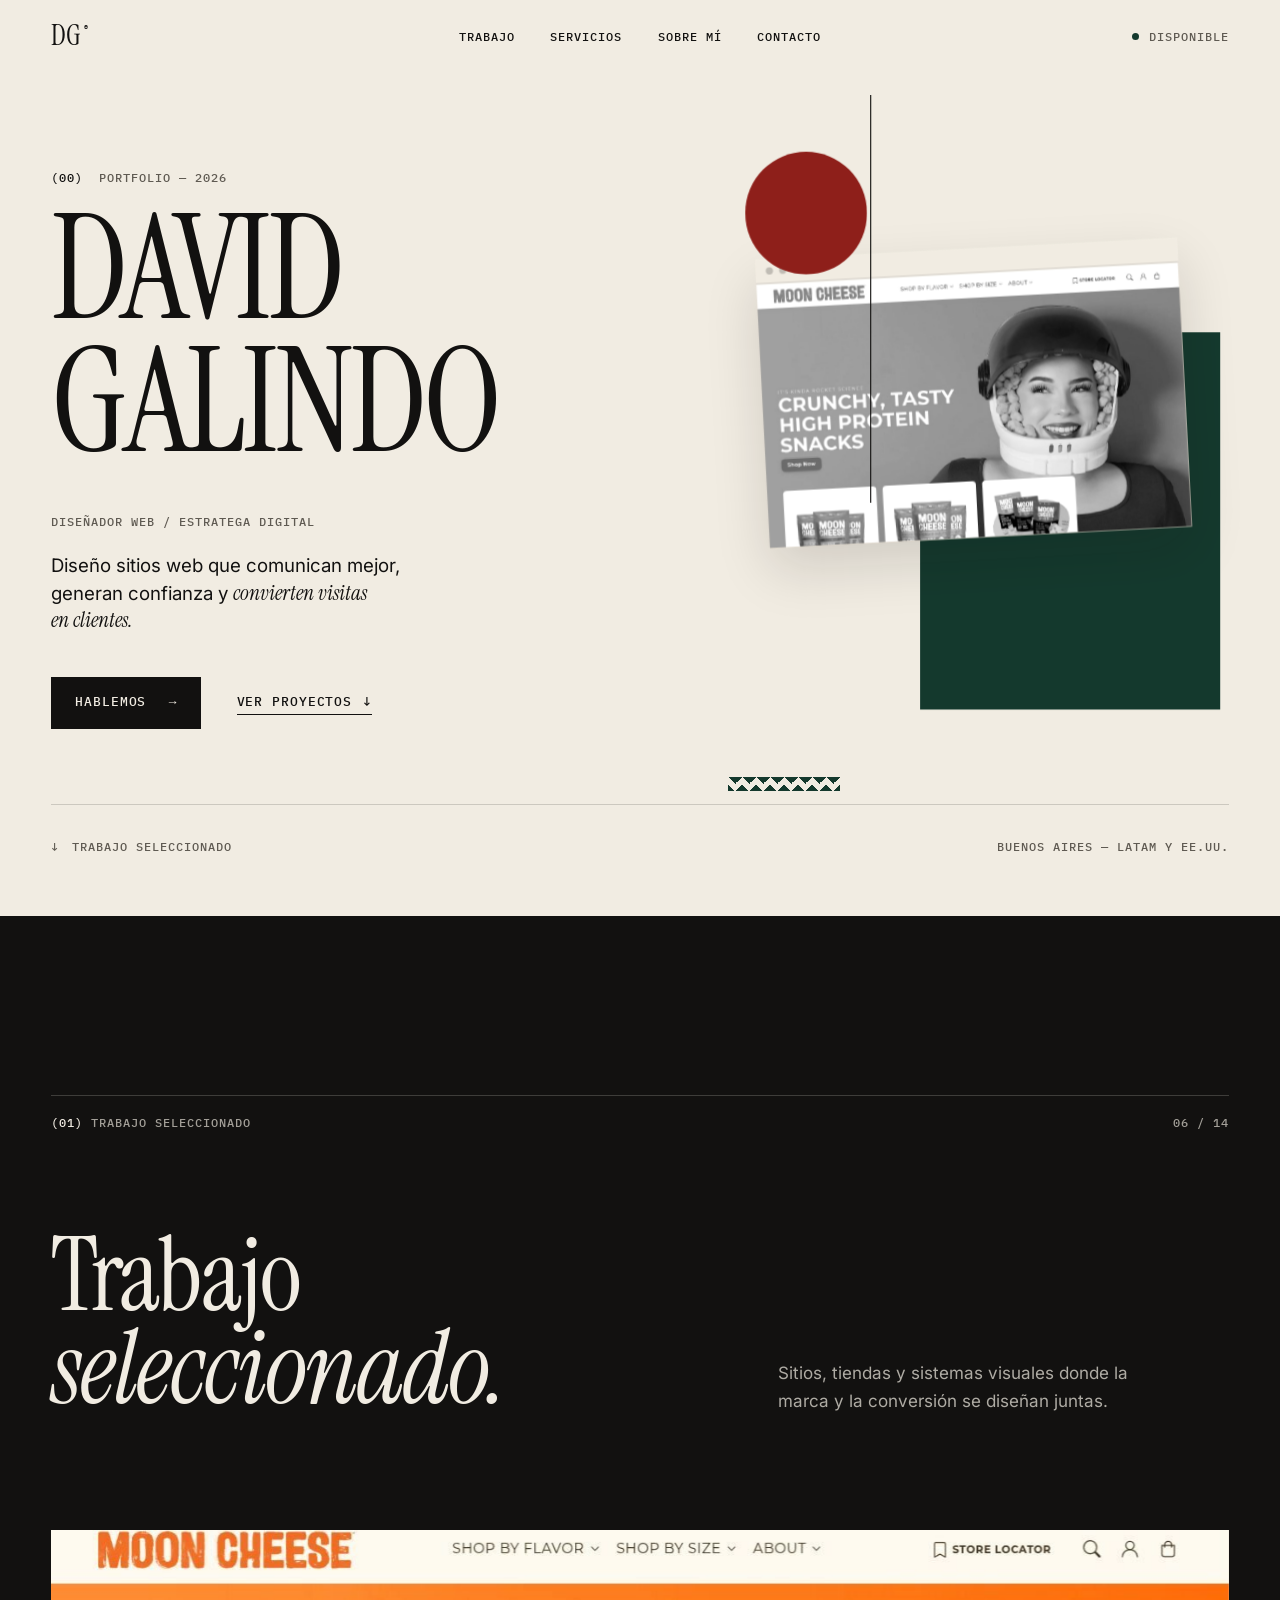
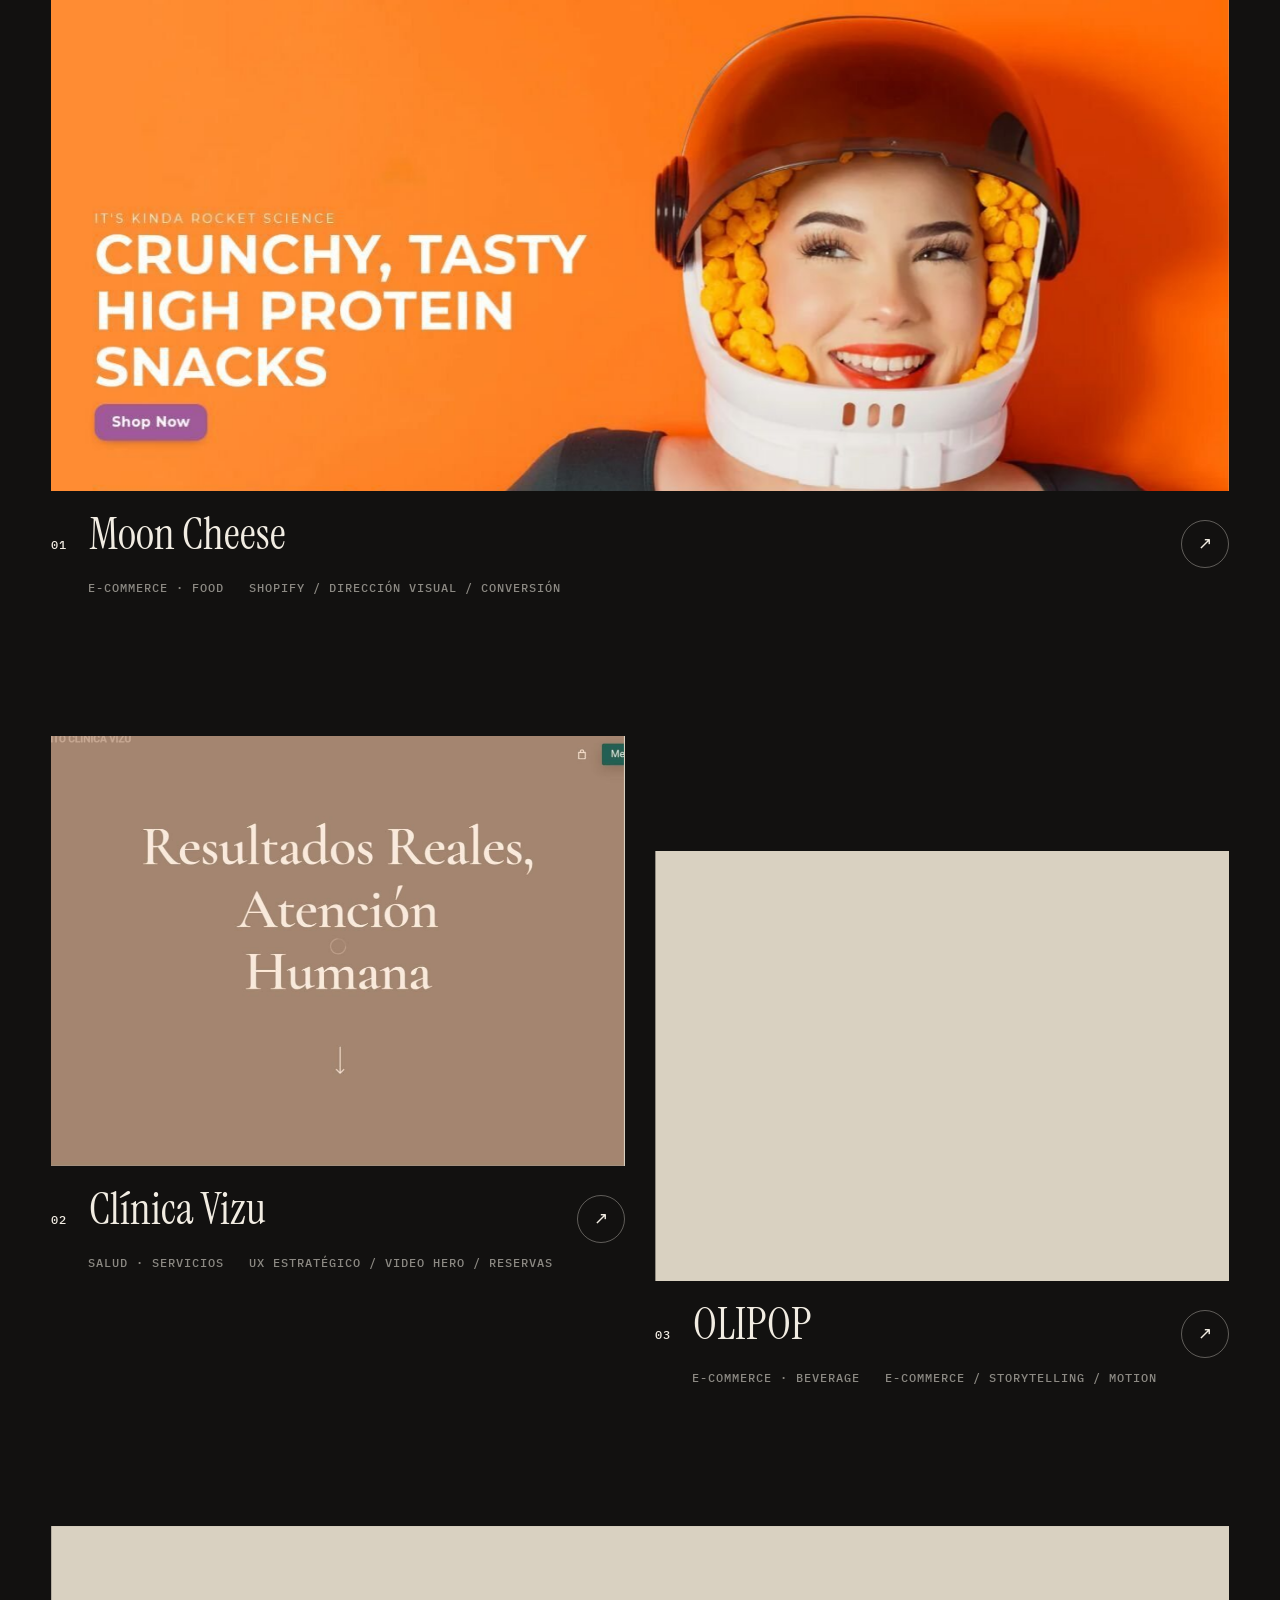
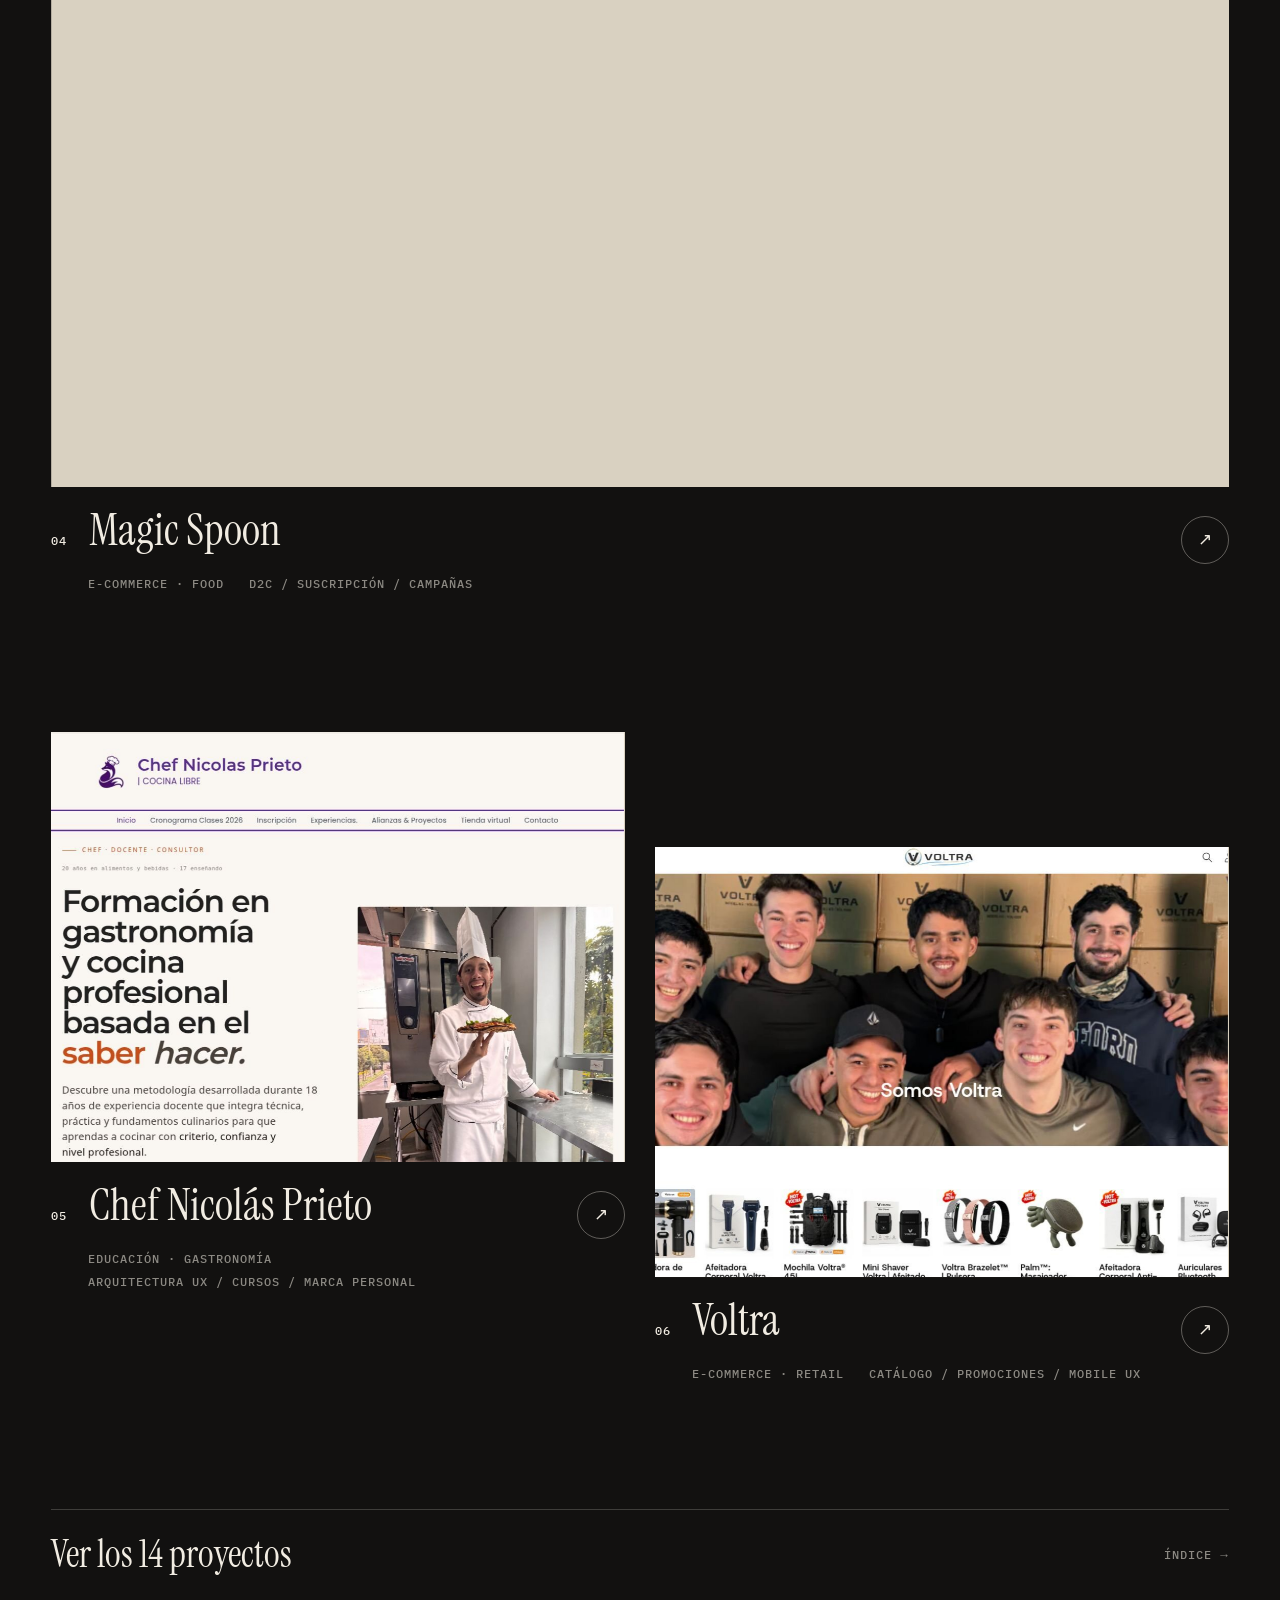
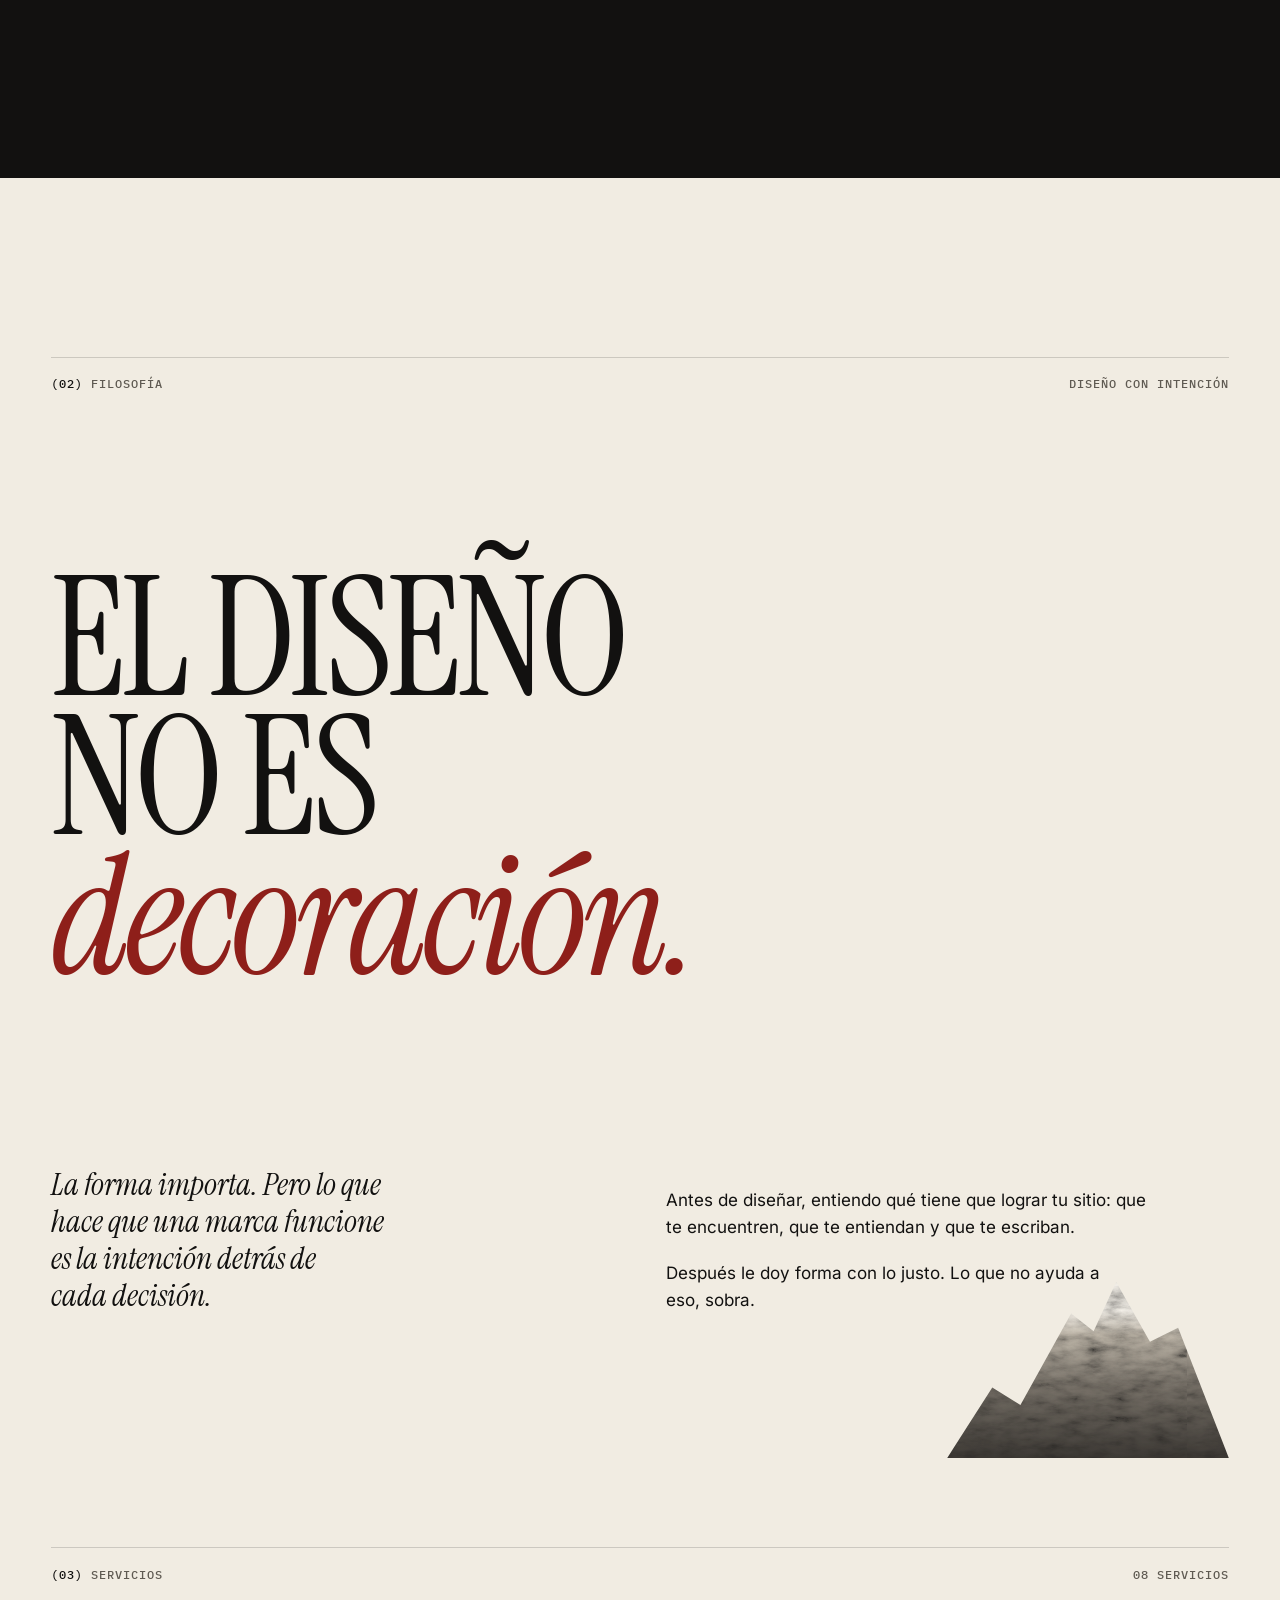
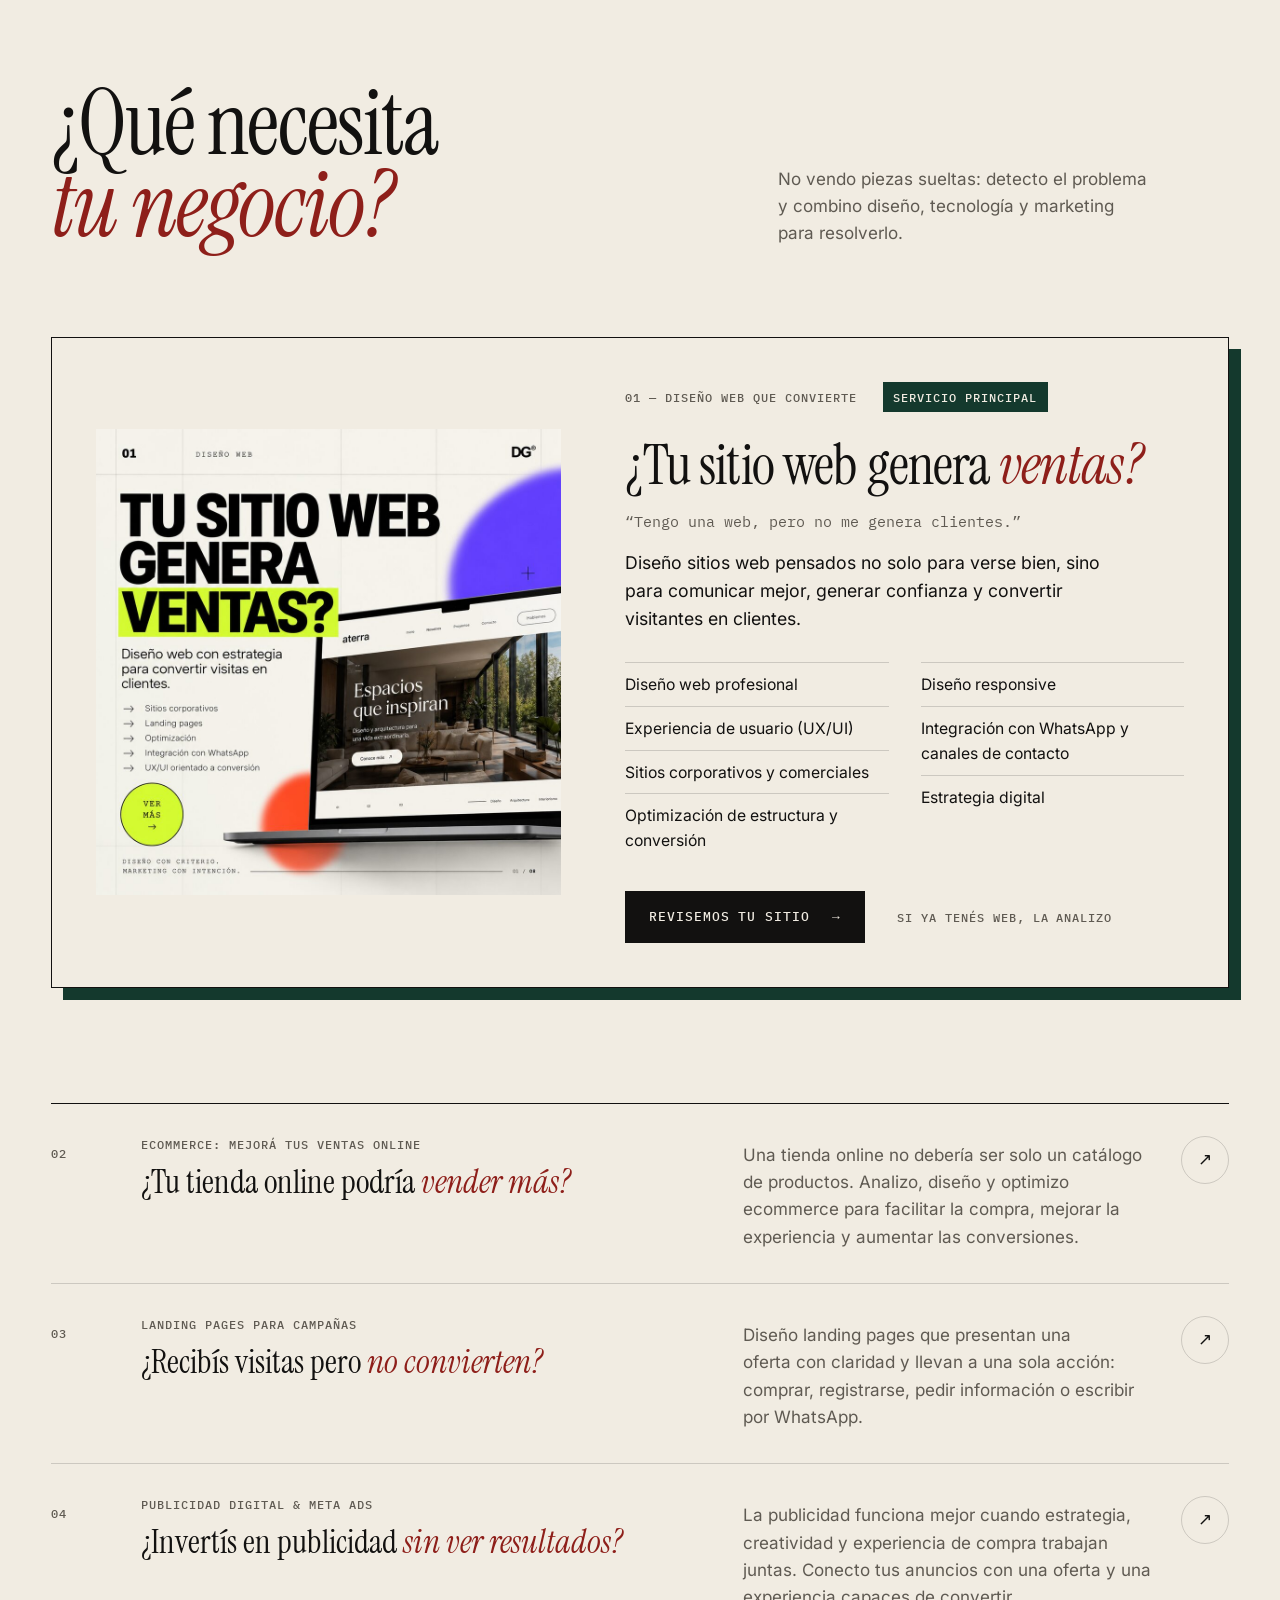
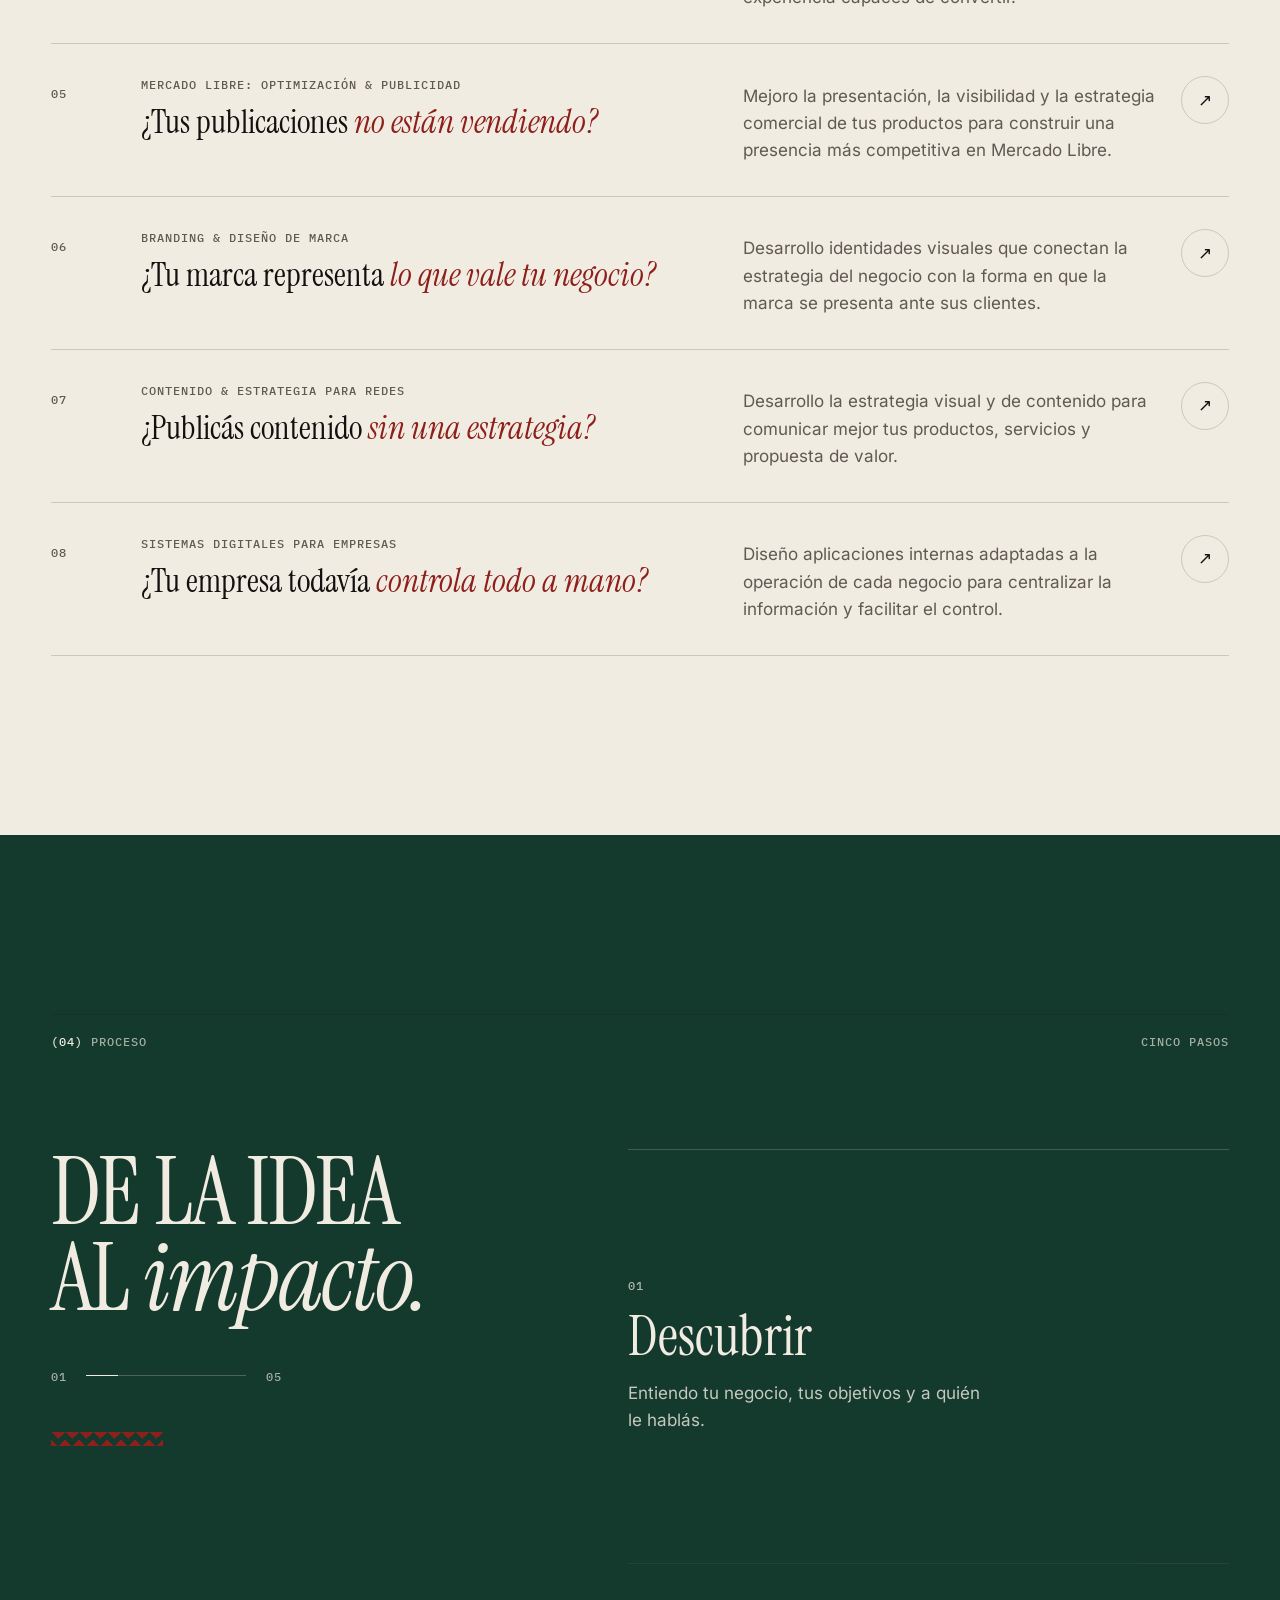
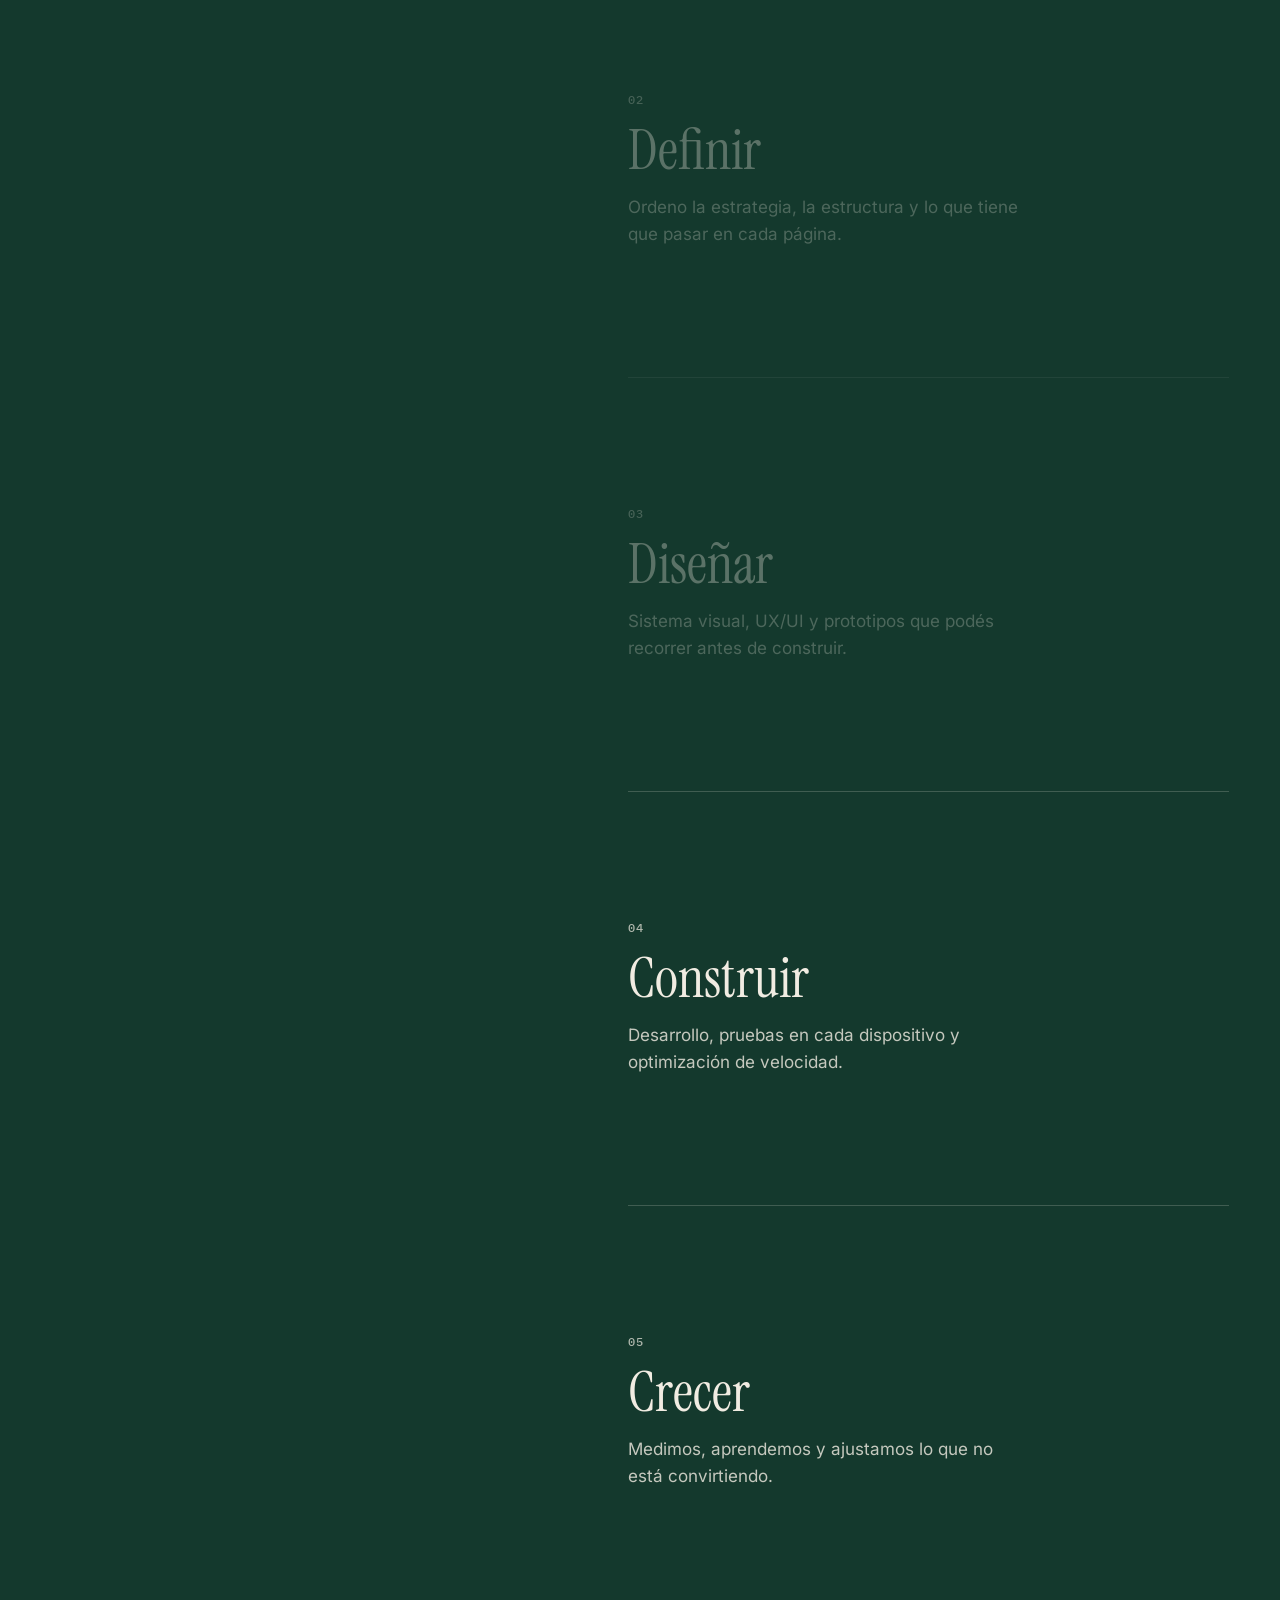
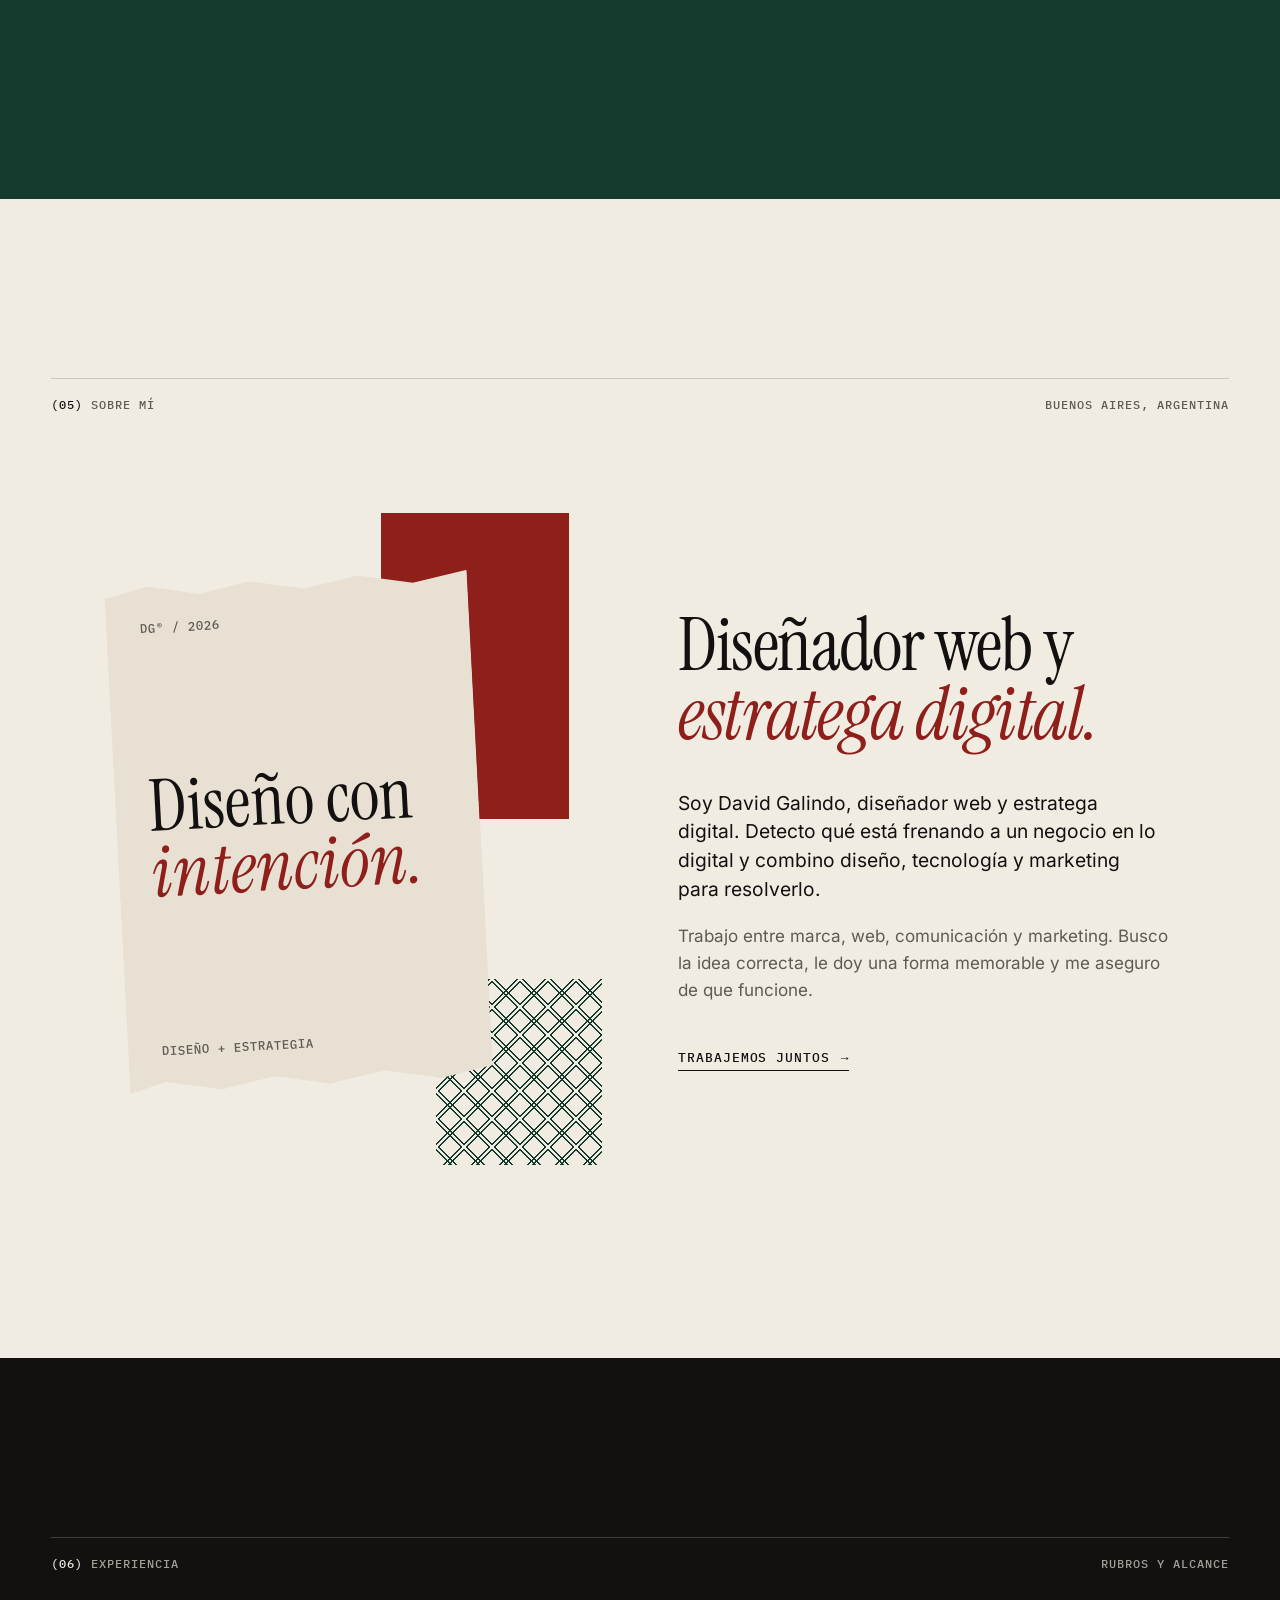
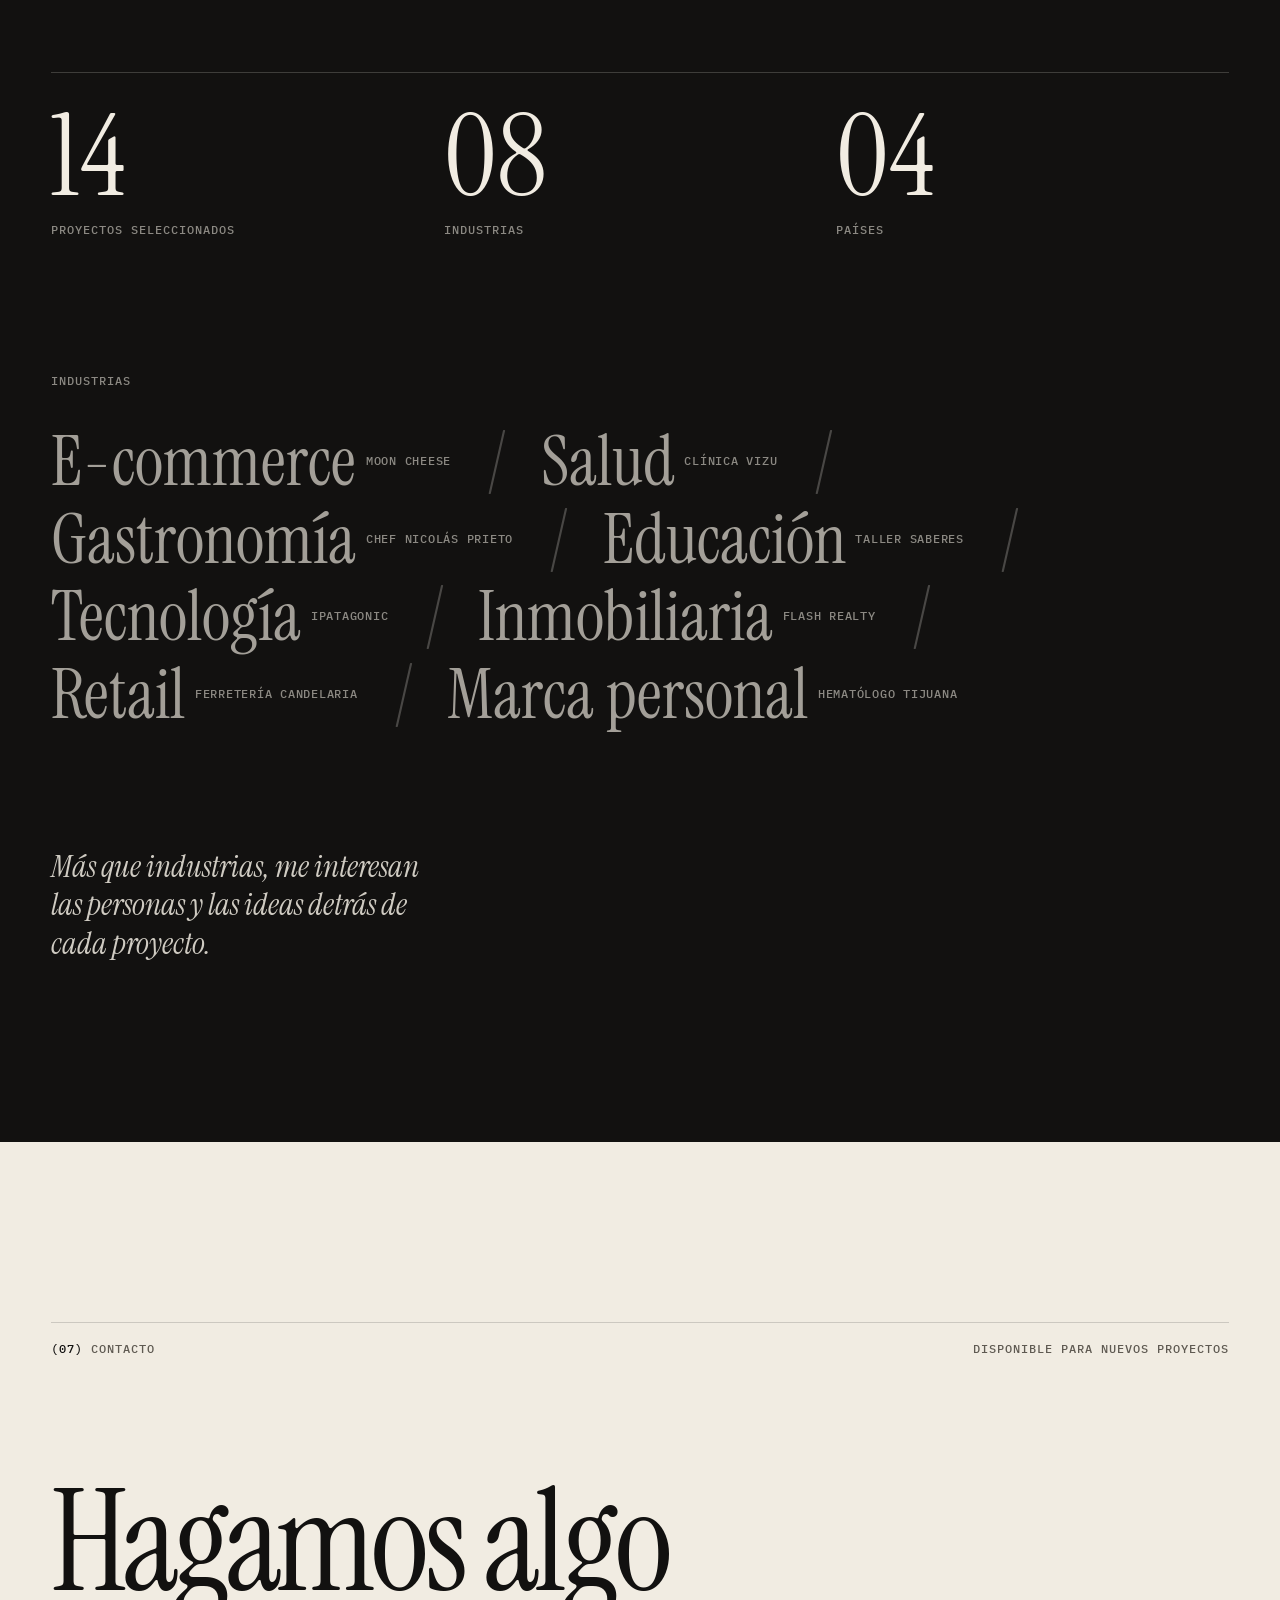
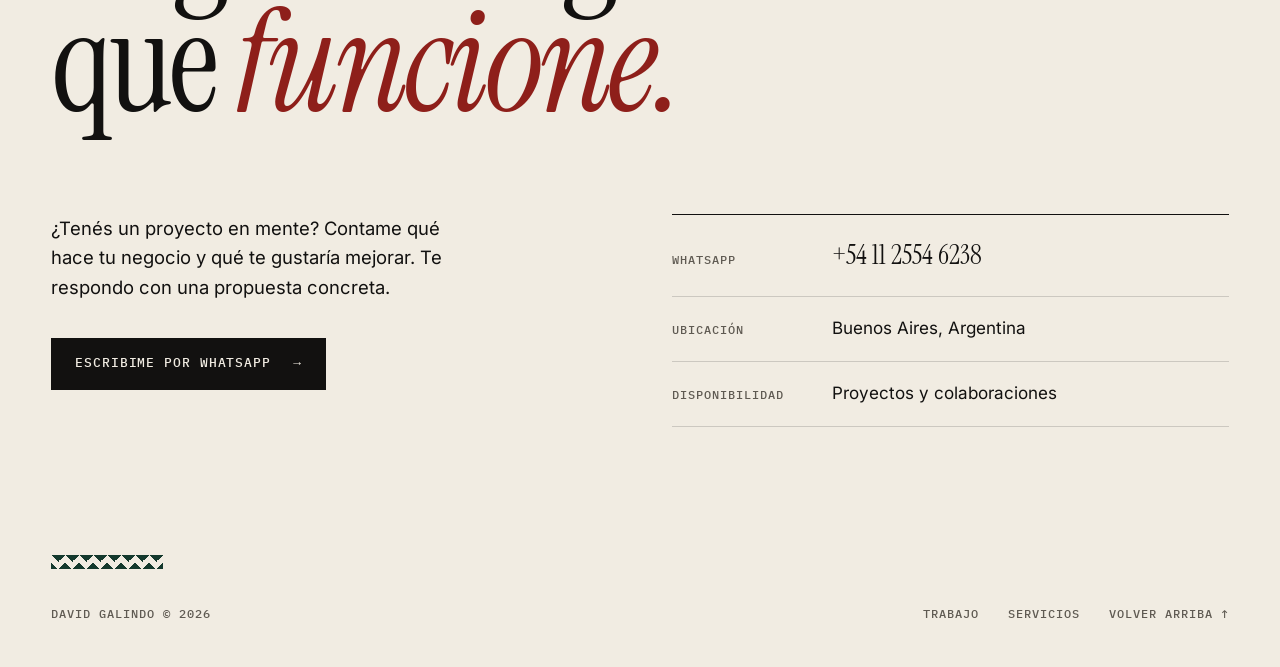
==== commit 19e88a79: "Publica la v3 editorial como sitio principal - index.html pasa a ser la propuesta v3 (editorial prem" ====
--- a/index.html
+++ b/index.html
@@ -1,2291 +1,759 @@
 <!doctype html>
 <html lang="es">
-  <head>
-    <meta charset="utf-8" />
-    <meta name="viewport" content="width=device-width, initial-scale=1" />
-    <meta
-      name="description"
-      content="Portafolio de David Galindo, diseñador web y estratega digital. Sitios, ecommerce y landing pages pensados para convertir visitas en clientes."
-    />
-    <meta name="theme-color" content="#f4f2ec" />
-    <title>David Galindo — Diseño web & Estrategia digital</title>
-    <link
-      rel="alternate"
-      hreflang="es"
-      href="https://davidcortes377.github.io/portafolio-david-galindo/?lang=es"
-    />
-    <link
-      rel="alternate"
-      hreflang="en"
-      href="https://davidcortes377.github.io/portafolio-david-galindo/?lang=en"
-    />
-    <link
-      rel="alternate"
-      hreflang="x-default"
-      href="https://davidcortes377.github.io/portafolio-david-galindo/"
-    />
-    <link
-      rel="canonical"
-      href="https://davidcortes377.github.io/portafolio-david-galindo/"
-    />
-    <link
-      rel="icon"
-      href="data:image/svg+xml,%3Csvg xmlns='http://www.w3.org/2000/svg' viewBox='0 0 64 64'%3E%3Crect width='64' height='64' rx='14' fill='%23111'/%3E%3Ctext x='50%25' y='54%25' dominant-baseline='middle' text-anchor='middle' font-family='Arial,Helvetica,sans-serif' font-weight='800' font-size='30' letter-spacing='-2' fill='%23d7ff38'%3EDG%3C/text%3E%3C/svg%3E"
-    />
-    <meta property="og:type" content="website" />
-    <meta property="og:site_name" content="David Galindo" />
-    <meta property="og:title" content="David Galindo — Diseño web & Estrategia digital" />
-    <meta
-      property="og:description"
-      content="Diseño web, ecommerce y landing pages con estrategia para convertir visitas en clientes. Más branding, publicidad digital y Mercado Libre."
-    />
-    <meta
-      property="og:url"
-      content="https://davidcortes377.github.io/portafolio-david-galindo/"
-    />
-    <meta
-      property="og:image"
-      content="https://davidcortes377.github.io/portafolio-david-galindo/og-image.jpg"
-    />
-    <meta property="og:image:width" content="1200" />
-    <meta property="og:image:height" content="630" />
-    <meta property="og:locale" content="es_AR" />
-    <meta property="og:locale:alternate" content="en_US" />
-    <meta name="twitter:card" content="summary_large_image" />
-    <script type="application/ld+json">
-      {
-        "@context": "https://schema.org",
-        "@type": "Person",
-        "name": "David Galindo",
-        "jobTitle": "Diseñador web y estratega digital",
-        "url": "https://davidcortes377.github.io/portafolio-david-galindo/",
-        "knowsAbout": [
-          "Diseño web",
-          "E-commerce",
-          "Landing pages",
-          "Meta Ads",
-          "Mercado Libre",
-          "Branding",
-          "Estrategia digital"
-        ],
-        "contactPoint": {
-          "@type": "ContactPoint",
-          "contactType": "WhatsApp",
-          "url": "https://wa.me/541125546238"
-        }
-      }
-    </script>
-    <link
-      rel="preload"
-      href="./fonts/inter-variable.woff2"
-      as="font"
-      type="font/woff2"
-      crossorigin
-    />
-    <link
-      rel="preload"
-      href="./fonts/inter-tight-variable.woff2"
-      as="font"
-      type="font/woff2"
-      crossorigin
-    />
-    <link rel="stylesheet" href="./styles.css" />
-  </head>
-  <body>
-    <a class="skip-link" href="#main" data-i18n="nav.skip">Saltar al contenido</a>
-    <header class="site-header">
-      <a
-        class="monogram"
-        href="#inicio"
-        data-i18n-aria="nav.homeAria"
-        aria-label="Ir al inicio"
-      >
-        DG<span>®</span>
+<head>
+<meta charset="utf-8">
+<meta name="viewport" content="width=device-width, initial-scale=1">
+<meta name="theme-color" content="#f1ece2">
+<title>David Galindo — Diseño web & Estrategia digital</title>
+<meta name="description" content="David Galindo, diseñador web y estratega digital. Sitios, ecommerce y landing pages pensados para convertir visitas en clientes.">
+<link rel="canonical" href="https://davidcortes377.github.io/portafolio-david-galindo/">
+<meta property="og:type" content="website">
+<meta property="og:url" content="https://davidcortes377.github.io/portafolio-david-galindo/">
+<meta property="og:image:width" content="1200">
+<meta property="og:image:height" content="630">
+<meta property="og:title" content="David Galindo — Diseño web & Estrategia digital">
+<meta property="og:description" content="Sitios, ecommerce y landing pages pensados para convertir visitas en clientes.">
+<meta property="og:image" content="https://davidcortes377.github.io/portafolio-david-galindo/og-image.jpg">
+<meta name="twitter:card" content="summary_large_image">
+<link rel="icon" href="data:image/svg+xml,%3Csvg xmlns='http://www.w3.org/2000/svg' viewBox='0 0 64 64'%3E%3Crect width='64' height='64' fill='%23121110'/%3E%3Ctext x='50%25' y='58%25' dominant-baseline='middle' text-anchor='middle' font-family='Georgia,serif' font-size='34' fill='%23f1ece2'%3EDG%3C/text%3E%3C/svg%3E">
+<link rel="preload" href="./fonts/instrument-serif-regular.woff2" as="font" type="font/woff2" crossorigin>
+<link rel="preload" href="./fonts/inter-variable.woff2" as="font" type="font/woff2" crossorigin>
+<style>
+@font-face{font-family:"Inter";font-style:normal;font-weight:400 700;font-display:swap;src:url("./fonts/inter-variable.woff2") format("woff2");unicode-range:U+0000-00FF, U+0131, U+0152-0153, U+02BB-02BC, U+02C6, U+02DA, U+02DC, U+0304, U+0308, U+0329, U+2000-206F, U+20AC, U+2122, U+2191, U+2193, U+2212, U+2215, U+FEFF, U+FFFD}
+@font-face{font-family:"IBM Plex Mono";font-style:normal;font-weight:400;font-display:swap;src:url("./fonts/ibm-plex-mono-400.woff2") format("woff2");unicode-range:U+0000-00FF, U+0131, U+0152-0153, U+02BB-02BC, U+02C6, U+02DA, U+02DC, U+0304, U+0308, U+0329, U+2000-206F, U+20AC, U+2122, U+2191, U+2193, U+2212, U+2215, U+FEFF, U+FFFD}
+@font-face{font-family:"IBM Plex Mono";font-style:normal;font-weight:500;font-display:swap;src:url("./fonts/ibm-plex-mono-500.woff2") format("woff2");unicode-range:U+0000-00FF, U+0131, U+0152-0153, U+02BB-02BC, U+02C6, U+02DA, U+02DC, U+0304, U+0308, U+0329, U+2000-206F, U+20AC, U+2122, U+2191, U+2193, U+2212, U+2215, U+FEFF, U+FFFD}
+@font-face{font-family:"Instrument Serif";font-style:normal;font-weight:400;font-display:swap;src:url("./fonts/instrument-serif-regular.woff2") format("woff2");unicode-range:U+0000-00FF, U+0131, U+0152-0153, U+02BB-02BC, U+02C6, U+02DA, U+02DC, U+0304, U+0308, U+0329, U+2000-206F, U+20AC, U+2122, U+2191, U+2193, U+2212, U+2215, U+FEFF, U+FFFD}
+@font-face{font-family:"Instrument Serif";font-style:italic;font-weight:400;font-display:swap;src:url("./fonts/instrument-serif-italic.woff2") format("woff2");unicode-range:U+0000-00FF, U+0131, U+0152-0153, U+02BB-02BC, U+02C6, U+02DA, U+02DC, U+0304, U+0308, U+0329, U+2000-206F, U+20AC, U+2122, U+2191, U+2193, U+2212, U+2215, U+FEFF, U+FFFD}
+
+:root{
+  --ink:#121110;--ink-soft:#2a2724;--paper:#f1ece2;--paper-2:#e8e1d3;--muted:#5f5a52;
+  --green:#14392d;--red:#8e1f1a;
+  --hair:1px solid rgba(18,17,16,.16);--rule:1px solid var(--ink);
+  --serif:"Instrument Serif",Georgia,"Times New Roman",serif;
+  --sans:"Inter","Helvetica Neue",Arial,sans-serif;
+  --mono:"IBM Plex Mono","Courier New",monospace;
+  --ease:cubic-bezier(.23,1,.32,1);
+  --ease-io:cubic-bezier(.77,0,.175,1);
+  --soft:0 22px 50px rgba(18,17,16,.14);
+  --gutter:clamp(20px,4vw,64px);
+  --section:clamp(7rem,14vw,13rem);
+  --noise:url("data:image/svg+xml,%3Csvg viewBox='0 0 200 200' xmlns='http://www.w3.org/2000/svg'%3E%3Cfilter id='n'%3E%3CfeTurbulence type='fractalNoise' baseFrequency='.85' numOctaves='3' stitchTiles='stitch'/%3E%3C/filter%3E%3Crect width='100%25' height='100%25' filter='url(%23n)' opacity='.3'/%3E%3C/svg%3E");
+  --stone:url("data:image/svg+xml,%3Csvg xmlns='http://www.w3.org/2000/svg' width='300' height='300'%3E%3Cfilter id='s'%3E%3CfeTurbulence type='fractalNoise' baseFrequency='.035 .09' numOctaves='5' seed='7'/%3E%3CfeColorMatrix type='saturate' values='0'/%3E%3CfeComponentTransfer%3E%3CfeFuncR type='linear' slope='1.8' intercept='-.4'/%3E%3CfeFuncG type='linear' slope='1.8' intercept='-.4'/%3E%3CfeFuncB type='linear' slope='1.8' intercept='-.4'/%3E%3C/feComponentTransfer%3E%3C/filter%3E%3Crect width='100%25' height='100%25' filter='url(%23s)'/%3E%3C/svg%3E");
+}
+*{box-sizing:border-box}
+html{scroll-behavior:smooth}
+body{margin:0;background:var(--paper);color:var(--ink);font:400 1.0625rem/1.6 var(--sans);overflow-x:hidden;-webkit-font-smoothing:antialiased;-moz-osx-font-smoothing:grayscale}
+body.nav-open{overflow:hidden}
+a{color:inherit;text-decoration:none}
+img{display:block;width:100%;height:auto}
+h1,h2,h3{font-family:var(--serif);font-weight:400;margin:0;text-wrap:balance}
+p{margin:0;text-wrap:pretty}
+em{font-family:var(--serif);font-style:italic;font-weight:400}
+::selection{background:var(--ink);color:var(--paper)}
+:focus-visible{outline:2px solid var(--red);outline-offset:4px}
+.skip{position:fixed;left:var(--gutter);top:0;z-index:300;background:var(--ink);color:var(--paper);font:500 .8rem/1 var(--mono);text-transform:uppercase;padding:1rem 1.2rem;transform:translateY(-120%);transition:transform .2s var(--ease)}
+.skip:focus{transform:translateY(12px)}
+.wrap{max-width:1440px;margin:0 auto;padding:0 var(--gutter)}
+section[id]{scroll-margin-top:72px}
+
+/* microtipografía: mono solo para metadata, números y navegación */
+.meta{font:500 .78rem/1.3 var(--mono);text-transform:uppercase;letter-spacing:.08em}
+.num{font:500 .78rem/1 var(--mono);letter-spacing:.04em}
+.label{display:flex;gap:1rem;align-items:baseline;font:500 .78rem/1 var(--mono);text-transform:uppercase;letter-spacing:.08em;color:var(--muted)}
+.label b{font-weight:500;color:var(--ink)}
+.on-dark .label,.on-green .label{color:#f1ece2a6}
+.on-dark .label b,.on-green .label b{color:var(--paper)}
+
+/* acciones */
+.btn{display:inline-flex;align-items:center;gap:1.4rem;min-height:52px;padding:0 1.5rem;background:var(--ink);color:var(--paper);font:500 .8rem/1 var(--mono);text-transform:uppercase;letter-spacing:.07em;transition:background .25s var(--ease),transform .16s var(--ease)}
+.btn span{transition:transform .25s var(--ease)}
+.btn:active{transform:scale(.97)}
+.link{position:relative;display:inline-flex;align-items:center;gap:.7rem;min-height:44px;font:500 .8rem/1 var(--mono);text-transform:uppercase;letter-spacing:.07em}
+.link:after{content:"";position:absolute;left:0;right:0;bottom:10px;height:1px;background:currentColor;transform-origin:left;transition:transform .35s var(--ease)}
+.on-dark .btn{background:var(--paper);color:var(--ink)}
+@media (hover:hover) and (pointer:fine){
+  .btn:hover{background:var(--red);color:var(--paper)}
+  .btn:hover span{transform:translateX(4px)}
+  .link:hover:after{transform:scaleX(0);transform-origin:right}
+}
+
+/* patrón folklórico (guarda) — solo 4 apariciones */
+.guard{height:14px;background:
+  linear-gradient(135deg,currentColor 25%,transparent 25%) -7px 0/14px 14px,
+  linear-gradient(225deg,currentColor 25%,transparent 25%) -7px 0/14px 14px,
+  linear-gradient(315deg,currentColor 25%,transparent 25%) 0 0/14px 14px,
+  linear-gradient(45deg,currentColor 25%,transparent 25%) 0 0/14px 14px}
+.weave{background:
+  linear-gradient(45deg,transparent 44%,currentColor 44% 47%,transparent 47% 53%,currentColor 53% 56%,transparent 56%),
+  linear-gradient(-45deg,transparent 44%,currentColor 44% 47%,transparent 47% 53%,currentColor 53% 56%,transparent 56%);background-size:28px 28px}
+
+/* header casi invisible */
+header{position:fixed;inset:0 0 auto;z-index:100;transition:background .3s var(--ease),border-color .3s var(--ease);border-bottom:1px solid transparent}
+header.scrolled{background:rgba(241,236,226,.86);backdrop-filter:blur(14px);-webkit-backdrop-filter:blur(14px);border-color:rgba(18,17,16,.1)}
+.header-in{height:72px;display:grid;grid-template-columns:1fr auto 1fr;align-items:center}
+.brand{font:400 1.75rem/1 var(--serif);letter-spacing:-.01em;justify-self:start;min-height:44px;display:flex;align-items:center}
+.brand sup{font:500 .62rem/1 var(--mono);margin-left:2px;align-self:flex-start;margin-top:10px}
+.nav{display:flex;gap:2.2rem}
+.nav a{position:relative;display:flex;align-items:center;min-height:44px;font:500 .78rem/1 var(--mono);text-transform:uppercase;letter-spacing:.08em}
+.nav a:after{content:"";position:absolute;left:0;right:0;bottom:12px;height:1px;background:var(--ink);transform:scaleX(0);transform-origin:right;transition:transform .35s var(--ease)}
+.nav a[aria-current]:after{transform:scaleX(1);transform-origin:left}
+@media (hover:hover) and (pointer:fine){.nav a:hover:after{transform:scaleX(1);transform-origin:left}}
+.nav .nav-wa{display:none}
+.status{justify-self:end;display:flex;align-items:center;gap:.6rem;color:var(--muted)}
+.status i{width:7px;height:7px;border-radius:50%;background:var(--green)}
+.menu-btn{display:none;width:48px;height:48px;border:0;background:none;padding:0;cursor:pointer;position:relative;justify-self:end}
+.menu-btn span{position:absolute;left:12px;right:12px;height:1.5px;background:var(--ink);transition:transform .3s var(--ease),opacity .2s}
+.menu-btn span:nth-child(1){transform:translateY(-5px)}.menu-btn span:nth-child(2){transform:translateY(5px)}
+.nav-open .menu-btn span:nth-child(1){transform:rotate(45deg)}
+.nav-open .menu-btn span:nth-child(2){transform:rotate(-45deg)}
+
+/* ---------- HERO ---------- */
+.hero{min-height:100svh;padding:clamp(120px,16vh,170px) 0 3rem;position:relative;display:flex;flex-direction:column}
+.hero .wrap{width:100%;flex:1;display:grid;grid-template-columns:1.1fr .9fr;grid-template-rows:1fr auto;column-gap:5vw}
+.hero-copy{align-self:center}
+h1{font-size:clamp(5rem,11.4vw,12.4rem);line-height:.86;letter-spacing:-.025em;text-transform:uppercase;margin-top:1.4rem}
+.mask{display:block;overflow:hidden;padding-bottom:.05em}
+.mask>span{display:block}
+.hero-role{margin-top:2.6rem;color:var(--muted)}
+.hero-text{font-size:clamp(1.15rem,1.45vw,1.35rem);line-height:1.5;max-width:30ch;margin-top:1.4rem}
+.hero-text em,.about-copy .lead em{font-size:1.14em;line-height:1}
+.hero-actions{display:flex;flex-wrap:wrap;align-items:center;gap:1.4rem 2.2rem;margin-top:2.6rem}
+.hero-visual{position:relative;align-self:center;height:min(68vh,640px);perspective:1100px}
+.hero-stage{position:absolute;inset:0;transform-style:preserve-3d}
+.hero-plate{position:absolute;right:0;bottom:6%;width:62%;height:64%;background:var(--green);transform:translateZ(-40px)}
+.hero-sun{position:absolute;left:6%;top:4%;width:clamp(90px,9vw,140px);aspect-ratio:1;border-radius:50%;background:var(--red);transform:translateZ(60px)}
+.hero-line{position:absolute;left:30%;top:-4%;width:1px;height:62%;background:var(--ink);transform:translateZ(80px)}
+.hero-shot{position:absolute;left:8%;right:10%;top:18%;transform:translateZ(30px) rotate(-3deg);box-shadow:var(--soft);background:var(--paper)}
+.hero-shot .chrome{height:24px;display:flex;align-items:center;gap:6px;padding:0 10px;border-bottom:var(--hair);background:var(--paper)}
+.hero-shot .chrome i{width:7px;height:7px;border-radius:50%;background:rgba(18,17,16,.22)}
+.hero-shot .media{aspect-ratio:16/10}
+.hero-shot img{filter:grayscale(1) contrast(1.05)}
+.hero-guard{position:absolute;left:0;bottom:-2.2rem;width:112px;color:var(--green)}
+.hero-foot{grid-column:1/-1;display:flex;justify-content:space-between;align-items:center;border-top:var(--hair);padding-top:1.2rem;margin-top:3rem;color:var(--muted)}
+.hero-foot a{display:flex;align-items:center;gap:.8rem;min-height:44px}
+
+/* ---------- MEDIA: reveal + parallax + hover ---------- */
+.media{position:relative;display:block;overflow:hidden;background:#d9d1c1}
+.media-in{position:absolute;inset:-5% 0;will-change:transform}
+.media img{width:100%;height:100%;object-fit:cover;object-position:top center;transition:transform .9s var(--ease)}
+.js .reveal-media .media{clip-path:inset(100% 0 0 0);transition:clip-path 1.2s var(--ease-io)}
+.js .reveal-media .media-in img{transform:scale(1.08);transition:transform 1.6s var(--ease)}
+.js .reveal-media.in .media{clip-path:inset(0 0 0 0)}
+.js .reveal-media.in .media-in img{transform:scale(1)}
+.js .reveal{opacity:0;transform:translateY(14px);transition:opacity .6s var(--ease),transform .6s var(--ease);transition-delay:calc(var(--i,0) * 70ms)}
+.js .reveal.in{opacity:1;transform:none}
+
+/* ---------- TRABAJO (oscuro) ---------- */
+.on-dark{background:var(--ink);color:var(--paper)}
+.work{padding:var(--section) 0}
+.sec-top{display:flex;justify-content:space-between;align-items:baseline;border-top:var(--hair);padding-top:1.2rem}
+.on-dark .sec-top{border-color:rgba(241,236,226,.2)}
+.work-title{display:grid;grid-template-columns:1.5fr 1fr;gap:4vw;align-items:end;margin:clamp(4rem,8vw,7rem) 0 clamp(5rem,9vw,8rem)}
+.work-title h2{font-size:clamp(3.6rem,8vw,8.4rem);line-height:.9;letter-spacing:-.02em}
+.work-title p{color:#f1ece2b3;max-width:36ch}
+.projects{display:grid;grid-template-columns:repeat(12,minmax(0,1fr));column-gap:clamp(16px,2.4vw,40px);row-gap:clamp(6rem,11vw,10rem)}
+.project{min-width:0}
+.project.full{grid-column:1/-1}
+.project.half{grid-column:span 6}
+.project.half.low{margin-top:clamp(4rem,9vw,9rem)}
+.project .media{aspect-ratio:4/3}
+.project.full .media{aspect-ratio:21/10}
+.project-head{display:grid;grid-template-columns:auto 1fr auto;gap:1.4rem;align-items:baseline;padding-top:1.4rem}
+.project-head h3{font-size:clamp(2rem,3.4vw,3.6rem);line-height:1;transition:transform .45s var(--ease)}
+.project-head .meta{color:#f1ece28c}
+.project-sub{display:flex;flex-wrap:wrap;gap:.4rem 1.6rem;margin-top:.7rem;padding-left:calc(2ch + 1.4rem);color:#f1ece28c}
+.project-go{display:grid;place-items:center;width:48px;height:48px;border:1px solid rgba(241,236,226,.35);border-radius:50%;font-size:1.05rem;transition:background .25s var(--ease),color .25s var(--ease)}
+@media (hover:hover) and (pointer:fine){
+  .project a.media:hover img{transform:scale(1.025)}
+  .project:hover .project-head h3{transform:translateX(8px)}
+  .project:hover .project-go{background:var(--paper);color:var(--ink)}
+}
+.all-projects{margin-top:clamp(6rem,10vw,9rem);border-top:1px solid rgba(241,236,226,.2)}
+.all-projects summary{list-style:none;cursor:pointer;display:flex;justify-content:space-between;align-items:center;min-height:88px;font:400 clamp(1.8rem,3vw,2.8rem)/1 var(--serif)}
+.all-projects summary::-webkit-details-marker{display:none}
+.all-projects summary .meta{color:#f1ece28c}
+.all-projects summary b{font-weight:400;display:inline-block;transition:transform .35s var(--ease)}
+.all-projects[open] summary b{transform:rotate(90deg)}
+.index-row{display:grid;grid-template-columns:3.5rem 1.3fr 1fr 1fr 2rem;gap:1.2rem;align-items:baseline;padding:1.15rem 0;border-top:1px solid rgba(241,236,226,.14);transition:color .25s var(--ease),padding .35s var(--ease)}
+.index-row .num,.index-row .meta{color:#f1ece28c}
+.index-row strong{font:400 1.6rem/1.1 var(--serif)}
+.index-row strong{transition:transform .45s var(--ease)}
+@media (hover:hover) and (pointer:fine){.index-row:hover strong{transform:translateX(8px)}.index-row:hover .num{color:var(--paper)}}
+
+/* ---------- FILOSOFÍA (silencio) ---------- */
+.philosophy{padding:var(--section) 0 calc(var(--section) * .8);position:relative;overflow:hidden}
+.philosophy h2{font-size:clamp(4.6rem,13vw,14rem);line-height:.84;letter-spacing:-.03em;text-transform:uppercase;margin:clamp(6rem,14vw,12rem) 0 0}
+.philosophy h2 em{text-transform:none;color:var(--red)}
+.philosophy-body{display:grid;grid-template-columns:1fr 1fr;gap:4vw;margin-top:clamp(7rem,14vw,12rem);align-items:end}
+.philosophy-body .quote{font:italic 400 clamp(1.7rem,2.4vw,2.4rem)/1.2 var(--serif);max-width:24ch}
+.philosophy-body p+p{margin-top:1.2rem}
+.philosophy-text{max-width:44ch}
+.mountain{position:absolute;right:var(--gutter);bottom:0;width:clamp(180px,22vw,320px);aspect-ratio:1.6;background:linear-gradient(180deg,#f6f3ec 0 16%,#bdb5a7 30%,#6c665d 60%,#2b2824),var(--stone);background-blend-mode:multiply;background-size:cover,240px;clip-path:polygon(0 100%,16% 60%,26% 70%,44% 18%,52% 28%,60% 0,72% 34%,82% 26%,100% 100%);opacity:.9}
+
+/* ---------- SERVICIOS ---------- */
+.services{padding:calc(var(--section) * .5) 0 var(--section)}
+.services-head{display:grid;grid-template-columns:1.5fr 1fr;gap:4vw;align-items:end;margin:clamp(4rem,8vw,7rem) 0 clamp(4rem,7vw,6rem)}
+.services-head h2{font-size:clamp(3.4rem,7vw,7.4rem);line-height:.92;letter-spacing:-.02em}
+.services-head h2 em{color:var(--red)}
+.services-head p{color:var(--muted);max-width:38ch}
+.feature{display:grid;grid-template-columns:5fr 6fr;gap:clamp(2rem,5vw,5rem);align-items:center;border:var(--rule);background:var(--paper);padding:clamp(1.6rem,3.4vw,3.4rem);box-shadow:12px 12px 0 var(--green)}
+.feature .media{aspect-ratio:1}
+.feature-tag{display:flex;flex-wrap:wrap;gap:.6rem 1.6rem;align-items:center;color:var(--muted)}
+.feature-tag b{font-weight:500;color:var(--paper);background:var(--green);padding:.45rem .65rem}
+.feature h3{font-size:clamp(2.6rem,4.4vw,4.8rem);line-height:.95;letter-spacing:-.015em;margin-top:1.6rem}
+.feature h3 em{color:var(--red)}
+.feature .need{font:400 .95rem/1.5 var(--mono);color:var(--muted);margin-top:1.2rem;max-width:44ch}
+.feature .lead{font-size:clamp(1.1rem,1.3vw,1.25rem);max-width:46ch;margin-top:1rem}
+.feature ul{list-style:none;padding:0;margin:1.8rem 0;columns:2;column-gap:2rem}
+.feature li{break-inside:avoid;padding:.55rem 0;border-top:var(--hair);font-size:.98rem}
+.feature-actions{display:flex;flex-wrap:wrap;gap:1rem 2rem;align-items:center}
+.svc-list{margin-top:clamp(5rem,9vw,8rem);border-top:var(--rule)}
+.svc{display:grid;grid-template-columns:4rem 1.4fr 1fr 48px;gap:1.6rem;align-items:start;padding:2rem 0;border-bottom:var(--hair)}
+.svc .num{padding-top:.7rem;color:var(--muted)}
+.svc h3{font-size:clamp(1.8rem,2.6vw,2.6rem);line-height:1.05;transition:transform .45s var(--ease)}
+.svc h3 em{color:var(--red)}
+.svc .meta{color:var(--muted);display:block;margin-bottom:.8rem}
+.svc p{color:var(--muted);max-width:44ch;padding-top:.4rem}
+.svc-go{width:48px;height:48px;border:var(--hair);border-radius:50%;display:grid;place-items:center;transition:background .25s var(--ease),color .25s var(--ease)}
+@media (hover:hover) and (pointer:fine){
+  .svc:hover h3{transform:translateX(8px)}
+  .svc:hover .svc-go{background:var(--ink);color:var(--paper)}
+}
+
+/* ---------- PROCESO (verde, sticky) ---------- */
+.on-green{background:var(--green);color:var(--paper);position:relative;overflow:clip}
+.process{padding:var(--section) 0}
+.process-grid{display:grid;grid-template-columns:5fr 6fr;gap:6vw;margin-top:clamp(4rem,8vw,7rem);position:relative}
+.process-side{position:sticky;top:18vh;align-self:start}
+.process-side h2{font-size:clamp(3.6rem,7.4vw,7.8rem);line-height:.9;letter-spacing:-.02em;text-transform:uppercase}
+.process-side h2 em{text-transform:none}
+.process-count{display:flex;align-items:center;gap:1.2rem;margin-top:3rem;color:#f1ece2a6}
+.process-bar{position:relative;width:160px;height:1px;background:rgba(241,236,226,.25);overflow:hidden}
+.process-bar i{position:absolute;inset:0;background:var(--paper);transform:scaleX(0);transform-origin:left}
+.steps{list-style:none;margin:0;padding:0}
+.step{min-height:46vh;display:flex;flex-direction:column;justify-content:center;border-top:1px solid rgba(241,236,226,.2);opacity:.32;transition:opacity .5s var(--ease)}
+.step.active{opacity:1}
+.step .num{color:#f1ece2b3}
+.process-guard{width:112px;margin-top:3rem;color:var(--red)}
+.step h3{font-size:clamp(2.6rem,4.4vw,4.4rem);line-height:1;margin-top:1rem}
+.step p{color:#f1ece2cc;max-width:36ch;margin-top:1rem}
+
+/* ---------- SOBRE MÍ (collage fuerte) ---------- */
+.about{padding:var(--section) 0}
+.about-grid{display:grid;grid-template-columns:1fr 1fr;gap:6vw;align-items:center;margin-top:clamp(4rem,8vw,7rem)}
+.collage{position:relative;height:clamp(460px,52vw,680px)}
+.collage>*{position:absolute}
+.col-weave{right:0;bottom:2%;width:30%;height:28%;color:var(--green)}
+.col-red{right:6%;top:0;width:34%;height:46%;background:var(--red)}
+.col-card{left:12%;top:10%;width:66%;height:76%;padding:clamp(1.4rem,2.6vw,2.4rem);background:var(--paper-2);box-shadow:var(--soft);transform:rotate(-3deg);display:flex;flex-direction:column;justify-content:space-between;clip-path:polygon(0 2%,12% 0,26% 2%,40% 0,55% 2%,70% 0,85% 2%,100% 0,100% 98%,86% 100%,70% 98%,55% 100%,40% 98%,25% 100%,10% 98%,0 100%)}
+.col-card strong{font:400 clamp(3rem,5.6vw,6rem)/.92 var(--serif)}
+.col-card strong em{color:var(--red)}
+.col-card .meta{color:var(--muted)}
+.about-copy h2{font-size:clamp(3.2rem,5.8vw,6.2rem);line-height:.94;letter-spacing:-.02em}
+.about-copy h2 em{color:var(--red)}
+.about-copy .lead{font-size:clamp(1.2rem,1.5vw,1.4rem);line-height:1.5;margin-top:2.4rem;max-width:40ch}
+.about-copy p.more{color:var(--muted);margin-top:1.2rem;max-width:46ch}
+.about-copy .link{margin-top:2rem}
+
+/* ---------- EXPERIENCIA (oscuro) ---------- */
+.experience{padding:var(--section) 0}
+.numbers{display:grid;grid-template-columns:repeat(3,1fr);margin-top:clamp(4rem,8vw,7rem);border-top:1px solid rgba(241,236,226,.2)}
+.numbers div{padding:2rem 0 0}
+.numbers strong{display:block;font:400 clamp(4.4rem,9vw,9rem)/.9 var(--serif)}
+.numbers .meta{color:#f1ece28c;margin-top:.8rem;display:block}
+.industries{margin-top:clamp(6rem,10vw,9rem)}
+.industries>.meta{color:#f1ece28c}
+.industry-list{list-style:none;padding:0;margin:2rem 0 0;display:flex;flex-wrap:wrap;gap:.2rem 0}
+.industry{display:flex;align-items:baseline;gap:.6rem;font:400 clamp(2.4rem,5.4vw,5.6rem)/1.08 var(--serif);padding-right:.5em;cursor:default;transition:color .3s var(--ease)}
+.industry small{font:500 .78rem/1 var(--mono);text-transform:uppercase;letter-spacing:.06em;color:#f1ece28c;transform:translateY(-1.6em)}
+.industry:not(:last-child):after{content:"/";color:rgba(241,236,226,.25);margin-left:.4em}
+.preview{position:fixed;left:0;top:0;width:280px;aspect-ratio:4/3;pointer-events:none;z-index:150;opacity:0;transform:translate(-50%,-50%) scale(.94);transition:opacity .25s var(--ease),transform .25s var(--ease);box-shadow:var(--soft);overflow:hidden}
+.preview img{width:100%;height:100%;object-fit:cover;object-position:top}
+.preview.show{opacity:1;transform:translate(-50%,-50%) scale(1)}
+.industry{color:#f1ece2a6}
+@media (hover:hover) and (pointer:fine){.industry:hover{color:var(--paper)}}
+.experience-note{margin-top:clamp(5rem,9vw,8rem);font:italic 400 clamp(1.6rem,2.4vw,2.4rem)/1.25 var(--serif);max-width:30ch;color:#f1ece2d9}
+
+/* ---------- CONTACTO ---------- */
+.contact{padding:var(--section) 0 0}
+.contact h2{font-size:clamp(4.4rem,11vw,11.6rem);line-height:.86;letter-spacing:-.03em;margin-top:clamp(5rem,10vw,9rem)}
+.contact h2 em{color:var(--red)}
+.contact-grid{display:grid;grid-template-columns:1fr 1fr;gap:5vw;margin-top:clamp(4rem,7vw,6rem);align-items:start}
+.contact-grid p{font-size:clamp(1.15rem,1.4vw,1.3rem);max-width:34ch}
+.contact-grid .btn{margin-top:2.2rem}
+.contact-data{margin:0;border-top:var(--rule)}
+.contact-data div{display:grid;grid-template-columns:9rem 1fr;gap:1rem;padding:1.15rem 0;border-bottom:var(--hair);align-items:baseline}
+.contact-data dt{color:var(--muted)}
+.contact-data dd{margin:0}
+.contact-data dd a{font:400 1.7rem/1.1 var(--serif);display:inline-flex;min-height:44px;align-items:center}
+footer{margin-top:clamp(6rem,10vw,9rem)}
+.footer-guard{width:112px;color:var(--green)}
+.footer-in{display:flex;justify-content:space-between;align-items:center;gap:2rem;padding:1.4rem var(--gutter) 2rem;color:var(--muted)}
+.footer-in nav{display:flex;gap:1.8rem}
+.footer-in nav a{min-height:44px;display:flex;align-items:center}
+
+/* cursor contextual sobre proyectos */
+.cursor{position:fixed;left:0;top:0;z-index:160;pointer-events:none;width:92px;height:92px;margin:-46px 0 0 -46px;border-radius:50%;background:var(--paper);color:var(--ink);display:grid;place-items:center;font:500 .74rem/1 var(--mono);letter-spacing:.08em;opacity:0;transform:scale(.6);transition:opacity .2s var(--ease),transform .25s var(--ease)}
+.cursor.show{opacity:1;transform:scale(1)}
+
+/* hero: coreografía de entrada */
+.js .hero .mask>span{transform:translateY(105%);animation:rise 1.1s var(--ease) forwards}
+.js .hero .mask:nth-child(2)>span{animation-delay:.1s}
+.js .hero .seq{opacity:0;transform:translateY(12px);animation:fade .7s var(--ease) forwards;animation-delay:calc(.55s + var(--i) * 90ms)}
+.js .hero-visual{opacity:0;animation:fadeOnly 1.2s var(--ease) .35s forwards}
+@keyframes rise{to{transform:none}}
+@keyframes fade{to{opacity:1;transform:none}}
+@keyframes fadeOnly{to{opacity:1}}
+
+@media (max-width:1000px){
+  .svc{grid-template-columns:3rem 1fr 48px}
+  .svc p{grid-column:2}
+  .svc-go{grid-row:1;grid-column:3}
+}
+@media (max-width:900px){
+  .header-in{grid-template-columns:1fr auto}
+  .status{display:none}
+  .menu-btn{display:block}
+  .nav{position:fixed;top:72px;left:0;right:0;flex-direction:column;gap:0;background:var(--paper);padding:1rem var(--gutter) 2.4rem;border-bottom:var(--hair);opacity:0;pointer-events:none;transform:translateY(-6px);transition:opacity .25s var(--ease),transform .25s var(--ease)}
+  .nav a{font:400 2.2rem/1.1 var(--serif);text-transform:none;letter-spacing:0;border-bottom:var(--hair);padding:.6rem 0}
+  .nav a:after{display:none}
+  .nav .nav-wa{display:flex;font:500 .85rem/1 var(--mono);text-transform:uppercase;border:0;color:var(--red);padding-top:1.4rem}
+  .nav-open .nav{opacity:1;pointer-events:auto;transform:none}
+  .nav-open header{background:var(--paper)}
+  .hero .wrap{grid-template-columns:1fr}
+  .hero-visual{height:420px;margin-top:4rem}
+  .work-title,.services-head,.philosophy-body,.feature,.process-grid,.about-grid,.contact-grid{grid-template-columns:1fr}
+  .project.half{grid-column:1/-1}
+  .project.half.low{margin-top:0}
+  .project.full .media{aspect-ratio:16/10}
+  .process-side{position:static}
+  .step{min-height:auto;padding:2.4rem 0;opacity:1}
+  .index-row{grid-template-columns:2.6rem 1fr 2rem}
+  .index-row .meta{display:none}
+  .mountain{position:relative;right:auto;margin:4rem 0 0 auto;display:block}
+}
+@media (max-width:580px){
+  h1{font-size:clamp(3.8rem,21vw,6rem)}
+  .hero-foot span:last-child{display:none}
+  .feature{box-shadow:8px 8px 0 var(--green)}
+  .feature ul{columns:1}
+  .numbers{grid-template-columns:1fr;gap:1.4rem}
+  .contact-data div{grid-template-columns:1fr;gap:.2rem}
+  .footer-in{flex-direction:column;align-items:flex-start;gap:.6rem}
+  .industry{font-size:2.3rem}
+}
+@media (prefers-reduced-motion:reduce){
+  html{scroll-behavior:auto}
+  .js .hero .mask>span,.js .hero .seq,.js .hero-visual{animation:fadeOnly .4s ease forwards;transform:none}
+  .js .reveal{transform:none;transition:opacity .4s ease}
+  .js .reveal-media .media{clip-path:none;opacity:0;transition:opacity .4s ease}
+  .js .reveal-media.in .media{opacity:1}
+  .js .reveal-media .media-in img{transform:none;transition:none}
+  .project-head h3,.svc h3{transition:none}
+  .step{transition:opacity .2s ease}
+}
+</style>
+</head>
+<body>
+<script>document.documentElement.classList.add('js')</script>
+<a class="skip" href="#main">Saltar al contenido</a>
+<div class="cursor" id="cursor" aria-hidden="true">VER ↗</div>
+<div class="preview" id="preview" aria-hidden="true"><img alt="" src="[data-uri]"></div>
+
+<header id="header">
+  <div class="wrap header-in">
+    <a class="brand" href="#top" aria-label="Ir al inicio">DG<sup>®</sup></a>
+    <nav class="nav" id="nav" aria-label="Navegación principal">
+      <a href="#trabajo">Trabajo</a><a href="#servicios">Servicios</a><a href="#sobre-mi">Sobre mí</a><a href="#contacto">Contacto</a>
+      <a class="nav-wa" href="https://wa.me/541125546238?text=Hola%20David%2C%20vi%20tu%20portafolio%20y%20quiero%20contarte%20sobre%20un%20proyecto." target="_blank" rel="noreferrer">Escribime por WhatsApp ↗</a>
+    </nav>
+    <span class="status meta"><i></i>Disponible</span>
+    <button class="menu-btn" type="button" aria-expanded="false" aria-controls="nav" aria-label="Abrir menú"><span></span><span></span></button>
+  </div>
+</header>
+
+<main id="main">
+<!-- HERO · claro -->
+<section class="hero" id="top">
+  <div class="wrap">
+    <div class="hero-copy">
+      <p class="label seq" style="--i:0"><b>(00)</b> Portfolio — 2026</p>
+      <h1><span class="mask"><span>David</span></span><span class="mask"><span>Galindo</span></span></h1>
+      <p class="hero-role meta seq" style="--i:1">Diseñador web / Estratega digital</p>
+      <p class="hero-text seq" style="--i:2">Diseño sitios web que comunican mejor, generan confianza y <em>convierten visitas en clientes.</em></p>
+      <div class="hero-actions seq" style="--i:3">
+        <a class="btn" href="https://wa.me/541125546238?text=Hola%20David%2C%20vi%20tu%20portafolio%20y%20quiero%20contarte%20sobre%20un%20proyecto." target="_blank" rel="noreferrer">Hablemos <span>→</span></a>
+        <a class="link" href="#trabajo">Ver proyectos <span>↓</span></a>
+      </div>
+    </div>
+    <div class="hero-visual" aria-hidden="true">
+      <div class="hero-stage" id="heroStage">
+        <div class="hero-plate"></div>
+        <figure class="hero-shot" style="margin:0">
+          <div class="chrome"><i></i><i></i><i></i></div>
+          <div class="media"><img src="./projects/moon-cheese.jpg" alt="" fetchpriority="high" style="height:100%;object-fit:cover;object-position:top"></div>
+        </figure>
+        <div class="hero-sun"></div>
+        <div class="hero-line"></div>
+      </div>
+      <div class="hero-guard guard"></div>
+    </div>
+    <div class="hero-foot meta seq" style="--i:4"><a href="#trabajo"><span aria-hidden="true">↓</span> Trabajo seleccionado</a><span>Buenos Aires — Latam y EE.UU.</span></div>
+  </div>
+</section>
+
+<!-- TRABAJO · oscuro -->
+<section class="work on-dark" id="trabajo">
+  <div class="wrap">
+    <div class="sec-top label"><span><b>(01)</b> Trabajo seleccionado</span><span>06 / 14</span></div>
+    <div class="work-title">
+      <h2 class="reveal">Trabajo <em>seleccionado.</em></h2>
+      <p class="reveal" style="--i:1">Sitios, tiendas y sistemas visuales donde la marca y la conversión se diseñan juntas.</p>
+    </div>
+    <div class="projects">
+      <article class="project full reveal-media" data-parallax id="p-moon-cheese">
+        <a class="media" href="https://mooncheese.com/" target="_blank" rel="noreferrer" aria-label="Visitar el sitio de Moon Cheese">
+          <div class="media-in"><img src="./projects/moon-cheese.jpg" width="1359" height="933" loading="lazy" decoding="async" alt="Captura del sitio Moon Cheese"></div>
+        </a>
+        <div class="project-head"><span class="num">01</span><h3>Moon Cheese</h3><a class="project-go" href="https://mooncheese.com/" target="_blank" rel="noreferrer" aria-label="Abrir Moon Cheese en una pestaña nueva">↗</a></div>
+        <div class="project-sub meta"><span>E-commerce · Food</span><span>Shopify / Dirección visual / Conversión</span></div>
+      </article>
+      <article class="project half reveal-media" data-parallax id="p-clinica-vizu">
+        <a class="media" href="https://clinicavizu.com/" target="_blank" rel="noreferrer" aria-label="Visitar el sitio de Clínica Vizu">
+          <div class="media-in"><img src="./projects/clinica-vizu.jpg" width="1333" height="926" loading="lazy" decoding="async" alt="Captura del sitio Clínica Vizu"></div>
+        </a>
+        <div class="project-head"><span class="num">02</span><h3>Clínica Vizu</h3><a class="project-go" href="https://clinicavizu.com/" target="_blank" rel="noreferrer" aria-label="Abrir Clínica Vizu en una pestaña nueva">↗</a></div>
+        <div class="project-sub meta"><span>Salud · Servicios</span><span>UX estratégico / Video hero / Reservas</span></div>
+      </article>
+      <article class="project half low reveal-media" data-parallax id="p-olipop">
+        <a class="media" href="https://drinkolipop.com/" target="_blank" rel="noreferrer" aria-label="Visitar el sitio de OLIPOP">
+          <div class="media-in"><img src="./projects/olipop.jpg" width="1333" height="926" loading="lazy" decoding="async" alt="Captura del sitio OLIPOP"></div>
+        </a>
+        <div class="project-head"><span class="num">03</span><h3>OLIPOP</h3><a class="project-go" href="https://drinkolipop.com/" target="_blank" rel="noreferrer" aria-label="Abrir OLIPOP en una pestaña nueva">↗</a></div>
+        <div class="project-sub meta"><span>E-commerce · Beverage</span><span>E-commerce / Storytelling / Motion</span></div>
+      </article>
+      <article class="project full reveal-media" data-parallax id="p-magic-spoon">
+        <a class="media" href="https://magicspoon.com/" target="_blank" rel="noreferrer" aria-label="Visitar el sitio de Magic Spoon">
+          <div class="media-in"><img src="./projects/magic-spoon.jpg" width="1333" height="926" loading="lazy" decoding="async" alt="Captura del sitio Magic Spoon"></div>
+        </a>
+        <div class="project-head"><span class="num">04</span><h3>Magic Spoon</h3><a class="project-go" href="https://magicspoon.com/" target="_blank" rel="noreferrer" aria-label="Abrir Magic Spoon en una pestaña nueva">↗</a></div>
+        <div class="project-sub meta"><span>E-commerce · Food</span><span>D2C / Suscripción / Campañas</span></div>
+      </article>
+      <article class="project half reveal-media" data-parallax id="p-chef-nicolas-prieto">
+        <a class="media" href="https://chefnicolasprieto.com/" target="_blank" rel="noreferrer" aria-label="Visitar el sitio de Chef Nicolás Prieto">
+          <div class="media-in"><img src="./projects/chef-nicolas-prieto.jpg" width="1333" height="926" loading="lazy" decoding="async" alt="Captura del sitio Chef Nicolás Prieto"></div>
+        </a>
+        <div class="project-head"><span class="num">05</span><h3>Chef Nicolás Prieto</h3><a class="project-go" href="https://chefnicolasprieto.com/" target="_blank" rel="noreferrer" aria-label="Abrir Chef Nicolás Prieto en una pestaña nueva">↗</a></div>
+        <div class="project-sub meta"><span>Educación · Gastronomía</span><span>Arquitectura UX / Cursos / Marca personal</span></div>
+      </article>
+      <article class="project half low reveal-media" data-parallax id="p-voltra">
+        <a class="media" href="https://voltra.com.ar/" target="_blank" rel="noreferrer" aria-label="Visitar el sitio de Voltra">
+          <div class="media-in"><img src="./projects/voltra.jpg" width="1333" height="926" loading="lazy" decoding="async" alt="Captura del sitio Voltra"></div>
+        </a>
+        <div class="project-head"><span class="num">06</span><h3>Voltra</h3><a class="project-go" href="https://voltra.com.ar/" target="_blank" rel="noreferrer" aria-label="Abrir Voltra en una pestaña nueva">↗</a></div>
+        <div class="project-sub meta"><span>E-commerce · Retail</span><span>Catálogo / Promociones / Mobile UX</span></div>
+      </article>
+    </div>
+    <details class="all-projects">
+      <summary><span>Ver los 14 proyectos</span><span class="meta">Índice <b aria-hidden="true">→</b></span></summary>
+      <div class="index">
+        <a class="index-row" href="https://mooncheese.com/" target="_blank" rel="noreferrer"><span class="num">01</span><strong>Moon Cheese</strong><span class="meta">E-commerce · Food</span><span class="meta">Shopify / Dirección visual</span><span aria-hidden="true">↗</span></a>
+        <a class="index-row" href="https://clinicavizu.com/" target="_blank" rel="noreferrer"><span class="num">02</span><strong>Clínica Vizu</strong><span class="meta">Salud · Servicios</span><span class="meta">UX estratégico / Video hero</span><span aria-hidden="true">↗</span></a>
+        <a class="index-row" href="https://drinkolipop.com/" target="_blank" rel="noreferrer"><span class="num">03</span><strong>OLIPOP</strong><span class="meta">E-commerce · Beverage</span><span class="meta">E-commerce / Storytelling</span><span aria-hidden="true">↗</span></a>
+        <a class="index-row" href="https://chefnicolasprieto.com/" target="_blank" rel="noreferrer"><span class="num">04</span><strong>Chef Nicolás Prieto</strong><span class="meta">Educación · Gastronomía</span><span class="meta">Arquitectura UX / Cursos</span><span aria-hidden="true">↗</span></a>
+        <a class="index-row" href="https://voltra.com.ar/" target="_blank" rel="noreferrer"><span class="num">05</span><strong>Voltra</strong><span class="meta">E-commerce · Retail</span><span class="meta">Catálogo / Promociones</span><span aria-hidden="true">↗</span></a>
+        <a class="index-row" href="https://casaenorden.shop" target="_blank" rel="noreferrer"><span class="num">06</span><strong>Casa en Orden</strong><span class="meta">E-commerce · Hogar</span><span class="meta">Tienda online / Campañas</span><span aria-hidden="true">↗</span></a>
+        <a class="index-row" href="https://magicspoon.com/" target="_blank" rel="noreferrer"><span class="num">07</span><strong>Magic Spoon</strong><span class="meta">E-commerce · Food</span><span class="meta">D2C / Suscripción</span><span aria-hidden="true">↗</span></a>
+        <a class="index-row" href="https://ipatagonic.com/" target="_blank" rel="noreferrer"><span class="num">08</span><strong>iPatagonic</strong><span class="meta">Corporativo · Tecnología</span><span class="meta">Bilingüe / Servicios B2B</span><span aria-hidden="true">↗</span></a>
+        <a class="index-row" href="https://nivaxel.site/flash/" target="_blank" rel="noreferrer"><span class="num">09</span><strong>Flash Realty</strong><span class="meta">Inmobiliaria · Leads</span><span class="meta">Landing page / Generación de leads</span><span aria-hidden="true">↗</span></a>
+        <a class="index-row" href="https://nivaxel.site/ferreteriacandelaria/" target="_blank" rel="noreferrer"><span class="num">10</span><strong>Ferretería Candelaria</strong><span class="meta">Retail · Construcción</span><span class="meta">Catálogo / Cotizador</span><span aria-hidden="true">↗</span></a>
+        <a class="index-row" href="https://hematologotijuana.com/" target="_blank" rel="noreferrer"><span class="num">11</span><strong>Hematólogo Tijuana</strong><span class="meta">Salud · Marca personal</span><span class="meta">Marca personal / Contenido médico</span><span aria-hidden="true">↗</span></a>
+        <a class="index-row" href="https://mundotesis.pe/" target="_blank" rel="noreferrer"><span class="num">12</span><strong>Mundo Tesis</strong><span class="meta">Educación · Comunidad</span><span class="meta">Plataforma educativa / Cursos</span><span aria-hidden="true">↗</span></a>
+        <a class="index-row" href="https://www.astroterapeutica.com/" target="_blank" rel="noreferrer"><span class="num">13</span><strong>Astroterapéutica</strong><span class="meta">Educación · Wellness</span><span class="meta">Academia online / Cursos</span><span aria-hidden="true">↗</span></a>
+        <a class="index-row" href="https://www.tallersaberes.com/" target="_blank" rel="noreferrer"><span class="num">14</span><strong>Taller Saberes</strong><span class="meta">Educación · Institucional</span><span class="meta">Sitio institucional / Servicios</span><span aria-hidden="true">↗</span></a>
+      </div>
+    </details>
+  </div>
+</section>
+
+<!-- FILOSOFÍA · claro, silencio -->
+<section class="philosophy" id="enfoque">
+  <div class="wrap">
+    <div class="sec-top label"><span><b>(02)</b> Filosofía</span><span>Diseño con intención</span></div>
+    <h2 class="reveal">El diseño<br>no es<br><em>decoración.</em></h2>
+    <div class="philosophy-body">
+      <p class="quote reveal">La forma importa. Pero lo que hace que una marca funcione es la intención detrás de cada decisión.</p>
+      <div class="philosophy-text reveal" style="--i:1">
+        <p>Antes de diseñar, entiendo qué tiene que lograr tu sitio: que te encuentren, que te entiendan y que te escriban.</p>
+        <p>Después le doy forma con lo justo. Lo que no ayuda a eso, sobra.</p>
+      </div>
+    </div>
+  </div>
+  <div class="mountain" aria-hidden="true"></div>
+</section>
+
+<!-- SERVICIOS · claro -->
+<section class="services" id="servicios">
+  <div class="wrap">
+    <div class="sec-top label"><span><b>(03)</b> Servicios</span><span>08 servicios</span></div>
+    <div class="services-head">
+      <h2 class="reveal">¿Qué necesita <em>tu negocio?</em></h2>
+      <p class="reveal" style="--i:1">No vendo piezas sueltas: detecto el problema y combino diseño, tecnología y marketing para resolverlo.</p>
+    </div>
+    <article class="feature reveal" id="servicio-01">
+      <div class="media"><img src="./services/diseno-web.jpg" width="1000" height="1000" loading="lazy" decoding="async" alt="Pieza de servicio: diseño web con estrategia para convertir visitas en clientes"></div>
+      <div>
+        <p class="feature-tag meta"><span>01 — Diseño web que convierte</span><b>Servicio principal</b></p>
+        <h3>¿Tu sitio web genera <em>ventas?</em></h3>
+        <p class="need">“Tengo una web, pero no me genera clientes.”</p>
+        <p class="lead">Diseño sitios web pensados no solo para verse bien, sino para comunicar mejor, generar confianza y convertir visitantes en clientes.</p>
+        <ul>
+          <li>Diseño web profesional</li>
+          <li>Experiencia de usuario (UX/UI)</li>
+          <li>Sitios corporativos y comerciales</li>
+          <li>Optimización de estructura y conversión</li>
+          <li>Diseño responsive</li>
+          <li>Integración con WhatsApp y canales de contacto</li>
+          <li>Estrategia digital</li>
+        </ul>
+        <div class="feature-actions"><a class="btn" href="https://wa.me/541125546238?text=Hola%20David%2C%20vi%20tu%20portafolio%20y%20quiero%20hablar%20sobre%20el%20sitio%20web%20de%20mi%20negocio." target="_blank" rel="noreferrer">Revisemos tu sitio <span>→</span></a><span class="meta" style="color:var(--muted)">Si ya tenés web, la analizo</span></div>
+      </div>
+    </article>
+    <div class="svc-list">
+      <a class="svc reveal" id="servicio-02" href="https://wa.me/541125546238?text=Hola%20David%2C%20vi%20tu%20portafolio%20y%20quiero%20mejorar%20las%20ventas%20de%20mi%20tienda%20online." target="_blank" rel="noreferrer">
+        <span class="num">02</span>
+        <div><span class="meta">Ecommerce: mejorá tus ventas online</span><h3>¿Tu tienda online podría <em>vender más?</em></h3></div>
+        <p>Una tienda online no debería ser solo un catálogo de productos. Analizo, diseño y optimizo ecommerce para facilitar la compra, mejorar la experiencia y aumentar las conversiones.</p>
+        <span class="svc-go" aria-hidden="true">↗</span>
       </a>
-      <nav
-        id="site-nav"
-        data-i18n-aria="nav.mainAria"
-        aria-label="Navegación principal"
-      >
-        <a href="#proyectos" data-i18n="nav.work">Proyectos</a>
-        <a href="#servicios" data-i18n="nav.services">Servicios</a>
-        <a href="#perfil" data-i18n="nav.profile">Perfil</a>
-        <a href="#contacto" data-i18n="nav.contact">Contacto</a>
-        <a
-          class="nav-contact"
-          href="https://wa.me/541125546238"
-          data-wa
-          target="_blank"
-          rel="noreferrer"
-          ><span data-i18n="nav.cta">Escribime</span><span>↗</span></a
-        >
-      </nav>
-      <div class="header-right">
-        <span class="availability"
-          ><i></i><span data-i18n="header.available">Disponible</span></span
-        >
-        <div
-          class="lang-switch"
-          role="group"
-          data-i18n-aria="lang.groupAria"
-          aria-label="Seleccionar idioma"
-        >
-          <button
-            class="lang-btn"
-            type="button"
-            data-lang="es"
-            aria-pressed="true"
-            lang="es"
-          >
-            ES
-          </button>
-          <button
-            class="lang-btn"
-            type="button"
-            data-lang="en"
-            aria-pressed="false"
-            lang="en"
-          >
-            EN
-          </button>
-        </div>
-      </div>
-      <button
-        class="nav-toggle"
-        type="button"
-        aria-expanded="false"
-        aria-controls="site-nav"
-        aria-label="Abrir menú"
-      >
-        <span></span><span></span><span></span>
-      </button>
-    </header>
-
-    <main id="main">
-      <section class="hero" id="inicio">
-        <div class="hero-orb orb-one" aria-hidden="true"></div>
-        <div class="hero-orb orb-two" aria-hidden="true"></div>
-        <p class="eyebrow" data-i18n="hero.eyebrow">
-          Diseño web + estrategia digital
-        </p>
-        <h1>David<br /><span>Galindo</span></h1>
-        <div class="hero-bottom">
-          <p class="hero-intro" data-i18n="hero.intro">
-            Diseño sitios web que no solo se ven bien: comunican mejor, generan confianza y convierten visitas en clientes.
-          </p>
-          <a
-            class="round-link"
-            href="#proyectos"
-            data-i18n-aria="hero.ctaAria"
-            aria-label="Ver proyectos"
-          >
-            <span data-i18n="hero.cta">Ver trabajo</span>↓
-          </a>
-        </div>
-        <div class="hero-index">
-          <span data-i18n="hero.indexLeft">PORTFOLIO / 2026</span>
-          <span data-i18n="hero.indexRight">DISEÑO · MARKETING · WEB</span>
-        </div>
-      </section>
-
-      <div class="ticker" aria-hidden="true">
-        <div data-i18n-html="ticker">
-          DISEÑO WEB <span>✳</span> E-COMMERCE <span>✳</span> LANDING PAGES <span>✳</span> META ADS <span>✳</span> MERCADO LIBRE <span>✳</span> BRANDING <span>✳</span>
-          DISEÑO WEB <span>✳</span> E-COMMERCE <span>✳</span> LANDING PAGES <span>✳</span> META ADS <span>✳</span> MERCADO LIBRE <span>✳</span> BRANDING <span>✳</span>
-        </div>
-      </div>
-
-      <section class="work-section" id="proyectos">
-        <div class="section-head">
-          <div>
-            <p class="eyebrow" data-i18n="work.eyebrow">
-              Selección / 14 proyectos
-            </p>
-            <h2 data-i18n="work.title">Trabajo reciente</h2>
-          </div>
-          <p data-i18n="work.lead">
-            Sistemas visuales y productos digitales pensados desde la marca
-            hasta el último clic.
-          </p>
-        </div>
-
-        <div class="project-grid">
-          <article class="project-card project-xl" data-project="Moon Cheese">
-            <a
-              class="project-visual"
-              href="https://mooncheese.com/"
-              target="_blank"
-              rel="noreferrer"
-              data-i18n-aria="project.visitAria"
-              aria-label="Visitar Moon Cheese"
-            >
-              <img
-                src="./projects/moon-cheese.jpg"
-                width="1353"
-                height="933"
-                decoding="async"
-                fetchpriority="high"
-                data-i18n-alt="project.shotAlt"
-                alt="Captura de pantalla del sitio Moon Cheese"
-              />
-              <span class="visit-pill"
-                ><span data-i18n="project.visit">Visitar sitio</span>
-                <span>↗</span></span
-              >
-              <span class="project-number">01</span>
-            </a>
-            <div class="project-copy">
-              <div class="project-title-row">
-                <div>
-                  <p class="project-type" data-i18n="p1.type">
-                    E-commerce · Food
-                  </p>
-                  <h3>Moon Cheese</h3>
-                </div>
-                <p class="project-time">
-                  <span class="pt-label" data-i18n="project.timeLabel"
-                    >Tiempo estimado</span
-                  ><span data-i18n="p1.time">6–8 semanas</span>
-                </p>
-              </div>
-              <p class="project-summary" data-i18n="p1.summary">
-                Una experiencia D2C de alto impacto: fotografía de producto,
-                promociones y una identidad visual que convierte el snack en un
-                universo propio.
-              </p>
-              <div class="tags">
-                <span data-i18n="p1.tag1">Shopify</span
-                ><span data-i18n="p1.tag2">Dirección visual</span
-                ><span data-i18n="p1.tag3">Conversión</span>
-              </div>
-            </div>
-          </article>
-
-          <article class="project-card project-wide" data-project="Clínica Vizu">
-            <a
-              class="project-visual"
-              href="https://clinicavizu.com/"
-              target="_blank"
-              rel="noreferrer"
-              data-i18n-aria="project.visitAria"
-              aria-label="Visitar Clínica Vizu"
-            >
-              <img
-                src="./projects/clinica-vizu.jpg"
-                width="1333"
-                height="926"
-                decoding="async"
-                data-i18n-alt="project.shotAlt"
-                alt="Captura de pantalla del sitio Clínica Vizu"
-                loading="lazy"
-              />
-              <span class="visit-pill"
-                ><span data-i18n="project.visit">Visitar sitio</span>
-                <span>↗</span></span
-              >
-              <span class="project-number">02</span>
-            </a>
-            <div class="project-copy">
-              <div class="project-title-row">
-                <div>
-                  <p class="project-type" data-i18n="p2.type">
-                    Salud · Servicios
-                  </p>
-                  <h3>Clínica Vizu</h3>
-                </div>
-                <p class="project-time">
-                  <span class="pt-label" data-i18n="project.timeLabel"
-                    >Tiempo estimado</span
-                  ><span data-i18n="p2.time">5–6 semanas</span>
-                </p>
-              </div>
-              <p class="project-summary" data-i18n="p2.summary">
-                Sitio editorial y sofisticado para una clínica estética, con
-                narrativa humana, video inmersivo y recorridos orientados a
-                reserva.
-              </p>
-              <div class="tags">
-                <span data-i18n="p2.tag1">UX estratégico</span
-                ><span data-i18n="p2.tag2">Video hero</span
-                ><span data-i18n="p2.tag3">Reservas</span>
-              </div>
-            </div>
-          </article>
-
-          <article class="project-card project-wide" data-project="OLIPOP">
-            <a
-              class="project-visual"
-              href="https://drinkolipop.com/"
-              target="_blank"
-              rel="noreferrer"
-              data-i18n-aria="project.visitAria"
-              aria-label="Visitar OLIPOP"
-            >
-              <img
-                src="./projects/olipop.jpg"
-                width="1333"
-                height="926"
-                decoding="async"
-                data-i18n-alt="project.shotAlt"
-                alt="Captura de pantalla del sitio OLIPOP"
-                loading="lazy"
-              />
-              <span class="visit-pill"
-                ><span data-i18n="project.visit">Visitar sitio</span>
-                <span>↗</span></span
-              >
-              <span class="project-number">03</span>
-            </a>
-            <div class="project-copy">
-              <div class="project-title-row">
-                <div>
-                  <p class="project-type" data-i18n="p3.type">
-                    E-commerce · Beverage
-                  </p>
-                  <h3>OLIPOP</h3>
-                </div>
-                <p class="project-time">
-                  <span class="pt-label" data-i18n="project.timeLabel"
-                    >Tiempo estimado</span
-                  ><span data-i18n="p3.time">5–7 semanas</span>
-                </p>
-              </div>
-              <p class="project-summary" data-i18n="p3.summary">
-                E-commerce de marca con color, ilustración y storytelling para
-                explicar una propuesta de producto diferente sin perder
-                claridad comercial.
-              </p>
-              <div class="tags">
-                <span data-i18n="p3.tag1">E-commerce</span
-                ><span data-i18n="p3.tag2">Storytelling</span
-                ><span data-i18n="p3.tag3">Motion</span>
-              </div>
-            </div>
-          </article>
-
-          <article
-            class="project-card project-tall"
-            data-project="Chef Nicolás Prieto"
-          >
-            <a
-              class="project-visual"
-              href="https://chefnicolasprieto.com/"
-              target="_blank"
-              rel="noreferrer"
-              data-i18n-aria="project.visitAria"
-              aria-label="Visitar Chef Nicolás Prieto"
-            >
-              <img
-                src="./projects/chef-nicolas-prieto.jpg"
-                width="1333"
-                height="926"
-                decoding="async"
-                data-i18n-alt="project.shotAlt"
-                alt="Captura de pantalla del sitio Chef Nicolás Prieto"
-                loading="lazy"
-              />
-              <span class="visit-pill"
-                ><span data-i18n="project.visit">Visitar sitio</span>
-                <span>↗</span></span
-              >
-              <span class="project-number">04</span>
-            </a>
-            <div class="project-copy">
-              <div class="project-title-row">
-                <div>
-                  <p class="project-type" data-i18n="p4.type">
-                    Educación · Gastronomía
-                  </p>
-                  <h3>Chef Nicolás Prieto</h3>
-                </div>
-                <p class="project-time">
-                  <span class="pt-label" data-i18n="project.timeLabel"
-                    >Tiempo estimado</span
-                  ><span data-i18n="p4.time">4–5 semanas</span>
-                </p>
-              </div>
-              <p class="project-summary" data-i18n="p4.summary">
-                Plataforma de formación que ordena cursos, metodología,
-                cronogramas y tienda alrededor de una marca personal sólida.
-              </p>
-              <div class="tags">
-                <span data-i18n="p4.tag1">Arquitectura UX</span
-                ><span data-i18n="p4.tag2">Cursos</span
-                ><span data-i18n="p4.tag3">Marca personal</span>
-              </div>
-            </div>
-          </article>
-
-          <article class="project-card project-standard" data-project="Voltra">
-            <a
-              class="project-visual"
-              href="https://voltra.com.ar/"
-              target="_blank"
-              rel="noreferrer"
-              data-i18n-aria="project.visitAria"
-              aria-label="Visitar Voltra"
-            >
-              <img
-                src="./projects/voltra.jpg"
-                width="1333"
-                height="926"
-                decoding="async"
-                data-i18n-alt="project.shotAlt"
-                alt="Captura de pantalla del sitio Voltra"
-                loading="lazy"
-              />
-              <span class="visit-pill"
-                ><span data-i18n="project.visit">Visitar sitio</span>
-                <span>↗</span></span
-              >
-              <span class="project-number">05</span>
-            </a>
-            <div class="project-copy">
-              <div class="project-title-row">
-                <div>
-                  <p class="project-type" data-i18n="p5.type">
-                    E-commerce · Retail
-                  </p>
-                  <h3>Voltra</h3>
-                </div>
-                <p class="project-time">
-                  <span class="pt-label" data-i18n="project.timeLabel"
-                    >Tiempo estimado</span
-                  ><span data-i18n="p5.time">4–6 semanas</span>
-                </p>
-              </div>
-              <p class="project-summary" data-i18n="p5.summary">
-                Tienda de alto volumen con promociones visibles, navegación
-                comercial y catálogo preparado para descubrir productos
-                rápidamente.
-              </p>
-              <div class="tags">
-                <span data-i18n="p5.tag1">Catálogo</span
-                ><span data-i18n="p5.tag2">Promociones</span
-                ><span data-i18n="p5.tag3">Mobile UX</span>
-              </div>
-            </div>
-          </article>
-
-          <article
-            class="project-card project-standard"
-            data-project="Casa en Orden"
-          >
-            <a
-              class="project-visual"
-              href="https://casaenorden.shop"
-              target="_blank"
-              rel="noreferrer"
-              data-i18n-aria="project.visitAria"
-              aria-label="Visitar Casa en Orden"
-            >
-              <img
-                src="./projects/casa-en-orden.jpg"
-                width="1333"
-                height="926"
-                decoding="async"
-                data-i18n-alt="project.shotAlt"
-                alt="Captura de pantalla del sitio Casa en Orden"
-                loading="lazy"
-              />
-              <span class="visit-pill"
-                ><span data-i18n="project.visit">Visitar sitio</span>
-                <span>↗</span></span
-              >
-              <span class="project-number">06</span>
-            </a>
-            <div class="project-copy">
-              <div class="project-title-row">
-                <div>
-                  <p class="project-type" data-i18n="p6.type">
-                    E-commerce · Hogar
-                  </p>
-                  <h3>Casa en Orden</h3>
-                </div>
-                <p class="project-time">
-                  <span class="pt-label" data-i18n="project.timeLabel"
-                    >Tiempo estimado</span
-                  ><span data-i18n="p6.time">4–5 semanas</span>
-                </p>
-              </div>
-              <p class="project-summary" data-i18n="p6.summary">
-                Tienda cálida y directa para soluciones de organización, con
-                jerarquía comercial, productos protagonistas y acceso inmediato
-                a WhatsApp.
-              </p>
-              <div class="tags">
-                <span data-i18n="p6.tag1">Tienda online</span
-                ><span data-i18n="p6.tag2">Campañas</span
-                ><span data-i18n="p6.tag3">WhatsApp</span>
-              </div>
-            </div>
-          </article>
-
-          <article class="project-card project-wide" data-project="Magic Spoon">
-            <a
-              class="project-visual"
-              href="https://magicspoon.com/"
-              target="_blank"
-              rel="noreferrer"
-              data-i18n-aria="project.visitAria"
-              aria-label="Visitar Magic Spoon"
-            >
-              <img
-                src="./projects/magic-spoon.jpg"
-                width="1333"
-                height="926"
-                decoding="async"
-                data-i18n-alt="project.shotAlt"
-                alt="Captura de pantalla del sitio Magic Spoon"
-                loading="lazy"
-              />
-              <span class="visit-pill"
-                ><span data-i18n="project.visit">Visitar sitio</span>
-                <span>↗</span></span
-              >
-              <span class="project-number">07</span>
-            </a>
-            <div class="project-copy">
-              <div class="project-title-row">
-                <div>
-                  <p class="project-type" data-i18n="p7.type">
-                    E-commerce · Food
-                  </p>
-                  <h3>Magic Spoon</h3>
-                </div>
-                <p class="project-time">
-                  <span class="pt-label" data-i18n="project.timeLabel"
-                    >Tiempo estimado</span
-                  ><span data-i18n="p7.time">5–7 semanas</span>
-                </p>
-              </div>
-              <p class="project-summary" data-i18n="p7.summary">
-                Sistema visual de máxima energía para un portafolio amplio de
-                productos, bundles y suscripciones con foco en conversión.
-              </p>
-              <div class="tags">
-                <span data-i18n="p7.tag1">D2C</span
-                ><span data-i18n="p7.tag2">Suscripción</span
-                ><span data-i18n="p7.tag3">Campañas</span>
-              </div>
-            </div>
-          </article>
-
-          <article
-            class="project-card project-standard"
-            data-project="iPatagonic"
-          >
-            <a
-              class="project-visual"
-              href="https://ipatagonic.com/"
-              target="_blank"
-              rel="noreferrer"
-              data-i18n-aria="project.visitAria"
-              aria-label="Visitar iPatagonic"
-            >
-              <img
-                src="./projects/ipatagonic.jpg"
-                width="1333"
-                height="926"
-                decoding="async"
-                data-i18n-alt="project.shotAlt"
-                alt="Captura de pantalla del sitio iPatagonic"
-                loading="lazy"
-              />
-              <span class="visit-pill"
-                ><span data-i18n="project.visit">Visitar sitio</span>
-                <span>↗</span></span
-              >
-              <span class="project-number">08</span>
-            </a>
-            <div class="project-copy">
-              <div class="project-title-row">
-                <div>
-                  <p class="project-type" data-i18n="p8.type">
-                    Corporativo · Tecnología
-                  </p>
-                  <h3>iPatagonic</h3>
-                </div>
-                <p class="project-time">
-                  <span class="pt-label" data-i18n="project.timeLabel"
-                    >Tiempo estimado</span
-                  ><span data-i18n="p8.time">3–4 semanas</span>
-                </p>
-              </div>
-              <p class="project-summary" data-i18n="p8.summary">
-                Presencia corporativa bilingüe para consultoría tecnológica,
-                con servicios complejos convertidos en un recorrido simple y
-                confiable.
-              </p>
-              <div class="tags">
-                <span data-i18n="p8.tag1">Bilingüe</span
-                ><span data-i18n="p8.tag2">Servicios B2B</span
-                ><span data-i18n="p8.tag3">Contenido</span>
-              </div>
-            </div>
-          </article>
-
-          <article
-            class="project-card project-standard"
-            data-project="Flash Realty"
-          >
-            <a
-              class="project-visual"
-              href="https://nivaxel.site/flash/"
-              target="_blank"
-              rel="noreferrer"
-              data-i18n-aria="project.visitAria"
-              aria-label="Visitar Flash Realty"
-            >
-              <img
-                src="./projects/nivaxel-flash.jpg"
-                width="1333"
-                height="926"
-                decoding="async"
-                data-i18n-alt="project.shotAlt"
-                alt="Captura de pantalla del sitio Flash Realty"
-                loading="lazy"
-              />
-              <span class="visit-pill"
-                ><span data-i18n="project.visit">Visitar sitio</span>
-                <span>↗</span></span
-              >
-              <span class="project-number">09</span>
-            </a>
-            <div class="project-copy">
-              <div class="project-title-row">
-                <div>
-                  <p class="project-type" data-i18n="p9.type">
-                    Inmobiliaria · Leads
-                  </p>
-                  <h3>Flash Realty</h3>
-                </div>
-                <p class="project-time">
-                  <span class="pt-label" data-i18n="project.timeLabel"
-                    >Tiempo estimado</span
-                  ><span data-i18n="p9.time">3–4 semanas</span>
-                </p>
-              </div>
-              <p class="project-summary" data-i18n="p9.summary">
-                Landing inmobiliaria orientada a captación: propuesta clara,
-                prueba de experiencia y llamados a la acción de baja fricción.
-              </p>
-              <div class="tags">
-                <span data-i18n="p9.tag1">Landing page</span
-                ><span data-i18n="p9.tag2">Generación de leads</span
-                ><span data-i18n="p9.tag3">WhatsApp</span>
-              </div>
-            </div>
-          </article>
-
-          <article
-            class="project-card project-wide"
-            data-project="Ferretería Candelaria"
-          >
-            <a
-              class="project-visual"
-              href="https://nivaxel.site/ferreteriacandelaria/"
-              target="_blank"
-              rel="noreferrer"
-              data-i18n-aria="project.visitAria"
-              aria-label="Visitar Ferretería Candelaria"
-            >
-              <img
-                src="./projects/ferreteria-candelaria.jpg"
-                width="1333"
-                height="926"
-                decoding="async"
-                data-i18n-alt="project.shotAlt"
-                alt="Captura de pantalla del sitio Ferretería Candelaria"
-                loading="lazy"
-              />
-              <span class="visit-pill"
-                ><span data-i18n="project.visit">Visitar sitio</span>
-                <span>↗</span></span
-              >
-              <span class="project-number">10</span>
-            </a>
-            <div class="project-copy">
-              <div class="project-title-row">
-                <div>
-                  <p class="project-type" data-i18n="p10.type">
-                    Retail · Construcción
-                  </p>
-                  <h3>Ferretería Candelaria</h3>
-                </div>
-                <p class="project-time">
-                  <span class="pt-label" data-i18n="project.timeLabel"
-                    >Tiempo estimado</span
-                  ><span data-i18n="p10.time">4–5 semanas</span>
-                </p>
-              </div>
-              <p class="project-summary" data-i18n="p10.summary">
-                Portal comercial robusto con catálogo, cotización y un shopper
-                virtual pensado para clientes y contratistas.
-              </p>
-              <div class="tags">
-                <span data-i18n="p10.tag1">Catálogo</span
-                ><span data-i18n="p10.tag2">Cotizador</span
-                ><span data-i18n="p10.tag3">Shopper virtual</span>
-              </div>
-            </div>
-          </article>
-
-          <article
-            class="project-card project-standard"
-            data-project="Hematólogo Tijuana"
-          >
-            <a
-              class="project-visual"
-              href="https://hematologotijuana.com/"
-              target="_blank"
-              rel="noreferrer"
-              data-i18n-aria="project.visitAria"
-              aria-label="Visitar Hematólogo Tijuana"
-            >
-              <img
-                src="./projects/hematologo-tijuana.jpg"
-                width="1333"
-                height="926"
-                decoding="async"
-                data-i18n-alt="project.shotAlt"
-                alt="Captura de pantalla del sitio Hematólogo Tijuana"
-                loading="lazy"
-              />
-              <span class="visit-pill"
-                ><span data-i18n="project.visit">Visitar sitio</span>
-                <span>↗</span></span
-              >
-              <span class="project-number">11</span>
-            </a>
-            <div class="project-copy">
-              <div class="project-title-row">
-                <div>
-                  <p class="project-type" data-i18n="p11.type">
-                    Salud · Marca personal
-                  </p>
-                  <h3>Hematólogo Tijuana</h3>
-                </div>
-                <p class="project-time">
-                  <span class="pt-label" data-i18n="project.timeLabel"
-                    >Tiempo estimado</span
-                  ><span data-i18n="p11.time">3–4 semanas</span>
-                </p>
-              </div>
-              <p class="project-summary" data-i18n="p11.summary">
-                Sitio médico que combina autoridad profesional, información
-                clara y un camino directo hacia la consulta.
-              </p>
-              <div class="tags">
-                <span data-i18n="p11.tag1">Marca personal</span
-                ><span data-i18n="p11.tag2">Contenido médico</span
-                ><span data-i18n="p11.tag3">Contacto</span>
-              </div>
-            </div>
-          </article>
-
-          <article
-            class="project-card project-standard"
-            data-project="Mundo Tesis"
-          >
-            <a
-              class="project-visual"
-              href="https://mundotesis.pe/"
-              target="_blank"
-              rel="noreferrer"
-              data-i18n-aria="project.visitAria"
-              aria-label="Visitar Mundo Tesis"
-            >
-              <img
-                src="./projects/mundo-tesis.jpg"
-                width="1333"
-                height="926"
-                decoding="async"
-                data-i18n-alt="project.shotAlt"
-                alt="Captura de pantalla del sitio Mundo Tesis"
-                loading="lazy"
-              />
-              <span class="visit-pill"
-                ><span data-i18n="project.visit">Visitar sitio</span>
-                <span>↗</span></span
-              >
-              <span class="project-number">12</span>
-            </a>
-            <div class="project-copy">
-              <div class="project-title-row">
-                <div>
-                  <p class="project-type" data-i18n="p12.type">
-                    Educación · Comunidad
-                  </p>
-                  <h3>Mundo Tesis</h3>
-                </div>
-                <p class="project-time">
-                  <span class="pt-label" data-i18n="project.timeLabel"
-                    >Tiempo estimado</span
-                  ><span data-i18n="p12.time">3–4 semanas</span>
-                </p>
-              </div>
-              <p class="project-summary" data-i18n="p12.summary">
-                Ecosistema académico para cursos, seminarios, talleres y
-                recursos con una navegación escalable.
-              </p>
-              <div class="tags">
-                <span data-i18n="p12.tag1">Plataforma educativa</span
-                ><span data-i18n="p12.tag2">Cursos</span
-                ><span data-i18n="p12.tag3">E-commerce</span>
-              </div>
-            </div>
-          </article>
-
-          <article
-            class="project-card project-standard"
-            data-project="Astroterapéutica"
-          >
-            <a
-              class="project-visual"
-              href="https://www.astroterapeutica.com/"
-              target="_blank"
-              rel="noreferrer"
-              data-i18n-aria="project.visitAria"
-              aria-label="Visitar Astroterapéutica"
-            >
-              <img
-                src="./projects/astroterapeutica.jpg"
-                width="1333"
-                height="926"
-                decoding="async"
-                data-i18n-alt="project.shotAlt"
-                alt="Captura de pantalla del sitio Astroterapéutica"
-                loading="lazy"
-              />
-              <span class="visit-pill"
-                ><span data-i18n="project.visit">Visitar sitio</span>
-                <span>↗</span></span
-              >
-              <span class="project-number">13</span>
-            </a>
-            <div class="project-copy">
-              <div class="project-title-row">
-                <div>
-                  <p class="project-type" data-i18n="p13.type">
-                    Educación · Wellness
-                  </p>
-                  <h3>Astroterapéutica</h3>
-                </div>
-                <p class="project-time">
-                  <span class="pt-label" data-i18n="project.timeLabel"
-                    >Tiempo estimado</span
-                  ><span data-i18n="p13.time">4–5 semanas</span>
-                </p>
-              </div>
-              <p class="project-summary" data-i18n="p13.summary">
-                Escuela online con atmósfera inmersiva, oferta formativa
-                jerarquizada y un lenguaje visual reconocible.
-              </p>
-              <div class="tags">
-                <span data-i18n="p13.tag1">Academia online</span
-                ><span data-i18n="p13.tag2">Cursos</span
-                ><span data-i18n="p13.tag3">Dirección de arte</span>
-              </div>
-            </div>
-          </article>
-
-          <article
-            class="project-card project-standard"
-            data-project="Taller Saberes"
-          >
-            <a
-              class="project-visual"
-              href="https://www.tallersaberes.com/"
-              target="_blank"
-              rel="noreferrer"
-              data-i18n-aria="project.visitAria"
-              aria-label="Visitar Taller Saberes"
-            >
-              <img
-                src="./projects/taller-saberes.jpg"
-                width="1326"
-                height="906"
-                decoding="async"
-                data-i18n-alt="project.shotAlt"
-                alt="Captura de pantalla del sitio Taller Saberes"
-                loading="lazy"
-              />
-              <span class="visit-pill"
-                ><span data-i18n="project.visit">Visitar sitio</span>
-                <span>↗</span></span
-              >
-              <span class="project-number">14</span>
-            </a>
-            <div class="project-copy">
-              <div class="project-title-row">
-                <div>
-                  <p class="project-type" data-i18n="p14.type">
-                    Educación · Institucional
-                  </p>
-                  <h3>Taller Saberes</h3>
-                </div>
-                <p class="project-time">
-                  <span class="pt-label" data-i18n="project.timeLabel"
-                    >Tiempo estimado</span
-                  ><span data-i18n="p14.time">2–3 semanas</span>
-                </p>
-              </div>
-              <p class="project-summary" data-i18n="p14.summary">
-                Web institucional para acompañamiento educativo, con
-                información de ingresos, clases y contacto centralizada.
-              </p>
-              <div class="tags">
-                <span data-i18n="p14.tag1">Sitio institucional</span
-                ><span data-i18n="p14.tag2">Servicios</span
-                ><span data-i18n="p14.tag3">Contacto</span>
-              </div>
-            </div>
-          </article>
-        </div>
-      </section>
-
-      <section class="services-section" id="servicios">
-        <div class="section-head">
-          <div>
-            <p class="eyebrow" data-i18n="svc.eyebrow">Servicios / 08</p>
-            <h2 data-i18n="svc.title">¿Qué necesita tu negocio?</h2>
-          </div>
-          <p data-i18n="svc.lead">
-            No vendo piezas sueltas: detecto el problema y combino diseño, tecnología y marketing para resolverlo.
-          </p>
-        </div>
-
-        <div class="service-list-wrap">
-          <article class="service-row is-featured" id="servicio-01">
-            <div class="service-visual">
-              <img
-                src="./services/diseno-web.jpg"
-                width="1000"
-                height="1000"
-                decoding="async"
-                loading="lazy"
-                data-i18n-alt="s1.alt"
-                alt="Pieza de servicio: diseño web con estrategia para convertir visitas en clientes"
-              />
-            </div>
-            <div class="service-copy">
-              <p class="service-meta">
-                <span>01</span><span data-i18n="s1.cat">Diseño web que convierte</span>
-                <span class="service-badge" data-i18n="svc.featured">Servicio principal</span>
-              </p>
-              <h3 data-i18n-html="s1.title">¿Tu sitio web genera <mark>ventas?</mark></h3>
-              <p class="service-need" data-i18n="s1.need">“Tengo una web, pero no me genera clientes.”</p>
-              <p class="service-lead" data-i18n="s1.lead">
-                Diseño sitios web pensados no solo para verse bien, sino para comunicar mejor, generar confianza y convertir visitantes en clientes.
-              </p>
-              <p class="service-label" data-i18n="svc.includes">Incluye</p>
-              <ul class="service-list">
-                <li data-i18n="s1.i1">Diseño web profesional</li>
-                <li data-i18n="s1.i2">Experiencia de usuario (UX/UI)</li>
-                <li data-i18n="s1.i3">Sitios corporativos y comerciales</li>
-                <li data-i18n="s1.i4">Optimización de estructura y conversión</li>
-                <li data-i18n="s1.i5">Diseño responsive</li>
-                <li data-i18n="s1.i6">Integración con WhatsApp y canales de contacto</li>
-                <li data-i18n="s1.i7">Estrategia digital</li>
-              </ul>
-              <p class="service-note" data-i18n="s1.note">
-                Si ya tenés una página, también puedo analizarla para detectar oportunidades de mejora.
-              </p>
-              <div class="service-actions">
-                <a
-                  class="service-cta"
-                  href="https://wa.me/541125546238"
-                  data-wa="s1.wa"
-                  target="_blank"
-                  rel="noreferrer"
-                  ><span data-i18n="svc.ctaMain">Revisemos tu sitio</span
-                  ><span>↗</span></a
-                >
-                <p class="service-related">
-                  <span data-i18n="svc.related">Se combina con</span>
-                  <a href="#servicio-03" data-i18n="s3.cat">Landing pages para campañas</a>
-                  <a href="#servicio-04" data-i18n="s4.cat">Publicidad digital & Meta Ads</a>
-                  <a href="#servicio-06" data-i18n="s6.cat">Branding & diseño de marca</a>
-                </p>
-              </div>
-            </div>
-          </article>
-          <article class="service-row" id="servicio-02">
-            <div class="service-visual">
-              <img
-                src="./services/ecommerce.jpg"
-                width="1000"
-                height="1000"
-                decoding="async"
-                loading="lazy"
-                data-i18n-alt="s2.alt"
-                alt="Pieza de servicio: ecommerce diseñado para vender"
-              />
-            </div>
-            <div class="service-copy">
-              <p class="service-meta">
-                <span>02</span><span data-i18n="s2.cat">Ecommerce: mejorá tus ventas online</span>
-              </p>
-              <h3 data-i18n-html="s2.title">¿Tu tienda online podría <mark>vender más?</mark></h3>
-              <p class="service-need" data-i18n="s2.need">“Mi tienda vende poco y podría vender más.”</p>
-              <p class="service-lead" data-i18n="s2.lead">
-                Una tienda online no debería ser solo un catálogo de productos. Analizo, diseño y optimizo ecommerce para facilitar la compra, mejorar la experiencia y aumentar las conversiones.
-              </p>
-              <p class="service-label" data-i18n="svc.includes">Incluye</p>
-              <ul class="service-list">
-                <li data-i18n="s2.i1">Diseño y rediseño de ecommerce</li>
-                <li data-i18n="s2.i2">Optimización de páginas de producto</li>
-                <li data-i18n="s2.i3">Experiencia de compra y navegación</li>
-                <li data-i18n="s2.i4">Estructura comercial y promociones</li>
-                <li data-i18n="s2.i5">Optimización para móviles</li>
-                <li data-i18n="s2.i6">Integraciones</li>
-                <li data-i18n="s2.i7">Migración de tiendas</li>
-                <li data-i18n="s2.i8">Estrategia de conversión</li>
-              </ul>
-              <p class="service-note" data-i18n="s2.note">
-                Podemos trabajar sobre tu tienda actual o crear una nueva desde cero.
-              </p>
-              <div class="service-actions">
-                <a
-                  class="service-cta"
-                  href="https://wa.me/541125546238"
-                  data-wa="s2.wa"
-                  target="_blank"
-                  rel="noreferrer"
-                  ><span data-i18n="svc.cta">Consultar por WhatsApp</span
-                  ><span>↗</span></a
-                >
-                <p class="service-related">
-                  <span data-i18n="svc.related">Se combina con</span>
-                  <a href="#servicio-04" data-i18n="s4.cat">Publicidad digital & Meta Ads</a>
-                  <a href="#servicio-05" data-i18n="s5.cat">Mercado Libre: optimización & publicidad</a>
-                  <a href="#servicio-03" data-i18n="s3.cat">Landing pages para campañas</a>
-                </p>
-              </div>
-            </div>
-          </article>
-          <article class="service-row" id="servicio-03">
-            <div class="service-visual">
-              <img
-                src="./services/landing-pages.jpg"
-                width="1000"
-                height="1000"
-                decoding="async"
-                loading="lazy"
-                data-i18n-alt="s3.alt"
-                alt="Pieza de servicio: landing pages enfocadas en resultados"
-              />
-            </div>
-            <div class="service-copy">
-              <p class="service-meta">
-                <span>03</span><span data-i18n="s3.cat">Landing pages para campañas</span>
-              </p>
-              <h3 data-i18n-html="s3.title">¿Recibís visitas pero <mark>no convierten?</mark></h3>
-              <p class="service-need" data-i18n="s3.need">“Necesito convertir el tráfico de mis anuncios en clientes.”</p>
-              <p class="service-lead" data-i18n="s3.lead">
-                Diseño landing pages que presentan una oferta con claridad y llevan a una sola acción: comprar, registrarse, pedir información o escribir por WhatsApp.
-              </p>
-              <p class="service-label" data-i18n="svc.includes">Incluye</p>
-              <ul class="service-list">
-                <li data-i18n="s3.i1">Diseño UX/UI</li>
-                <li data-i18n="s3.i2">Estructura de conversión</li>
-                <li data-i18n="s3.i3">Copy y jerarquía de información</li>
-                <li data-i18n="s3.i4">Formularios y WhatsApp</li>
-                <li data-i18n="s3.i5">Diseño responsive</li>
-                <li data-i18n="s3.i6">Integración con campañas</li>
-                <li data-i18n="s3.i7">Medición y optimización</li>
-              </ul>
-              <p class="service-note" data-i18n="s3.note">
-                Ideal para campañas de Meta Ads, lanzamientos, servicios, productos y generación de leads.
-              </p>
-              <div class="service-actions">
-                <a
-                  class="service-cta"
-                  href="https://wa.me/541125546238"
-                  data-wa="s3.wa"
-                  target="_blank"
-                  rel="noreferrer"
-                  ><span data-i18n="svc.cta">Consultar por WhatsApp</span
-                  ><span>↗</span></a
-                >
-                <p class="service-related">
-                  <span data-i18n="svc.related">Se combina con</span>
-                  <a href="#servicio-04" data-i18n="s4.cat">Publicidad digital & Meta Ads</a>
-                  <a href="#servicio-01" data-i18n="s1.cat">Diseño web que convierte</a>
-                </p>
-              </div>
-            </div>
-          </article>
-          <article class="service-row" id="servicio-04">
-            <div class="service-visual">
-              <img
-                src="./services/publicidad-digital.jpg"
-                width="1000"
-                height="1000"
-                decoding="async"
-                loading="lazy"
-                data-i18n-alt="s4.alt"
-                alt="Pieza de servicio: publicidad digital con Meta Ads"
-              />
-            </div>
-            <div class="service-copy">
-              <p class="service-meta">
-                <span>04</span><span data-i18n="s4.cat">Publicidad digital & Meta Ads</span>
-              </p>
-              <h3 data-i18n-html="s4.title">¿Invertís en publicidad <mark>sin ver resultados?</mark></h3>
-              <p class="service-need" data-i18n="s4.need">“Invierto en publicidad, pero sin una estrategia clara.”</p>
-              <p class="service-lead" data-i18n="s4.lead">
-                La publicidad funciona mejor cuando estrategia, creatividad y experiencia de compra trabajan juntas. Conecto tus anuncios con una oferta y una experiencia capaces de convertir.
-              </p>
-              <p class="service-label" data-i18n="svc.includes">Incluye</p>
-              <ul class="service-list">
-                <li data-i18n="s4.i1">Estrategia de campañas</li>
-                <li data-i18n="s4.i2">Meta Ads</li>
-                <li data-i18n="s4.i3">Segmentación de audiencias</li>
-                <li data-i18n="s4.i4">Diseño de anuncios y creatividades</li>
-                <li data-i18n="s4.i5">Campañas de captación y ventas</li>
-                <li data-i18n="s4.i6">Análisis de resultados</li>
-                <li data-i18n="s4.i7">Optimización de landing pages</li>
-                <li data-i18n="s4.i8">Estrategias de remarketing</li>
-              </ul>
-              <p class="service-note" data-i18n="s4.note">
-                No se trata solo de conseguir clics: analizamos todo lo que pasa desde que alguien ve tu anuncio hasta que compra.
-              </p>
-              <div class="service-actions">
-                <a
-                  class="service-cta"
-                  href="https://wa.me/541125546238"
-                  data-wa="s4.wa"
-                  target="_blank"
-                  rel="noreferrer"
-                  ><span data-i18n="svc.cta">Consultar por WhatsApp</span
-                  ><span>↗</span></a
-                >
-                <p class="service-related">
-                  <span data-i18n="svc.related">Se combina con</span>
-                  <a href="#servicio-03" data-i18n="s3.cat">Landing pages para campañas</a>
-                  <a href="#servicio-02" data-i18n="s2.cat">Ecommerce: mejorá tus ventas online</a>
-                  <a href="#servicio-07" data-i18n="s7.cat">Contenido & estrategia para redes</a>
-                </p>
-              </div>
-            </div>
-          </article>
-          <article class="service-row" id="servicio-05">
-            <div class="service-visual">
-              <img
-                src="./services/mercado-libre.jpg"
-                width="1000"
-                height="1000"
-                decoding="async"
-                loading="lazy"
-                data-i18n-alt="s5.alt"
-                alt="Pieza de servicio: optimización y publicidad en Mercado Libre"
-              />
-            </div>
-            <div class="service-copy">
-              <p class="service-meta">
-                <span>05</span><span data-i18n="s5.cat">Mercado Libre: optimización & publicidad</span>
-              </p>
-              <h3 data-i18n-html="s5.title">¿Tus publicaciones <mark>no están vendiendo?</mark></h3>
-              <p class="service-need" data-i18n="s5.need">“Tengo publicaciones, pero no logro visibilidad ni ventas.”</p>
-              <p class="service-lead" data-i18n="s5.lead">
-                Mejoro la presentación, la visibilidad y la estrategia comercial de tus productos para construir una presencia más competitiva en Mercado Libre.
-              </p>
-              <p class="service-label" data-i18n="svc.includes">Incluye</p>
-              <ul class="service-list">
-                <li data-i18n="s5.i1">Optimización de publicaciones</li>
-                <li data-i18n="s5.i2">Títulos y estructura de información</li>
-                <li data-i18n="s5.i3">Diseño y mejora de imágenes</li>
-                <li data-i18n="s5.i4">Fichas de producto</li>
-                <li data-i18n="s5.i5">Análisis de competencia</li>
-                <li data-i18n="s5.i6">Estrategia comercial</li>
-                <li data-i18n="s5.i7">Mercado Ads</li>
-                <li data-i18n="s5.i8">Optimización de campañas</li>
-              </ul>
-              <p class="service-note" data-i18n="s5.note">
-                Ideal para marcas y vendedores que ya están en Mercado Libre y quieren profesionalizar su operación.
-              </p>
-              <div class="service-actions">
-                <a
-                  class="service-cta"
-                  href="https://wa.me/541125546238"
-                  data-wa="s5.wa"
-                  target="_blank"
-                  rel="noreferrer"
-                  ><span data-i18n="svc.cta">Consultar por WhatsApp</span
-                  ><span>↗</span></a
-                >
-                <p class="service-related">
-                  <span data-i18n="svc.related">Se combina con</span>
-                  <a href="#servicio-02" data-i18n="s2.cat">Ecommerce: mejorá tus ventas online</a>
-                  <a href="#servicio-04" data-i18n="s4.cat">Publicidad digital & Meta Ads</a>
-                </p>
-              </div>
-            </div>
-          </article>
-          <article class="service-row" id="servicio-06">
-            <div class="service-visual">
-              <img
-                src="./services/identidad-de-marca.jpg"
-                width="1000"
-                height="1000"
-                decoding="async"
-                loading="lazy"
-                data-i18n-alt="s6.alt"
-                alt="Pieza de servicio: identidad visual estratégica para marcas con propósito"
-              />
-            </div>
-            <div class="service-copy">
-              <p class="service-meta">
-                <span>06</span><span data-i18n="s6.cat">Branding & diseño de marca</span>
-              </p>
-              <h3 data-i18n-html="s6.title">¿Tu marca representa <mark>lo que vale tu negocio?</mark></h3>
-              <p class="service-need" data-i18n="s6.need">“Mi marca no representa el nivel de mi negocio.”</p>
-              <p class="service-lead" data-i18n="s6.lead">
-                Desarrollo identidades visuales que conectan la estrategia del negocio con la forma en que la marca se presenta ante sus clientes.
-              </p>
-              <p class="service-label" data-i18n="svc.includes">Incluye</p>
-              <ul class="service-list">
-                <li data-i18n="s6.i1">Estrategia e identidad de marca</li>
-                <li data-i18n="s6.i2">Diseño o rediseño de logotipo</li>
-                <li data-i18n="s6.i3">Sistema visual</li>
-                <li data-i18n="s6.i4">Tipografía y paleta cromática</li>
-                <li data-i18n="s6.i5">Manual de identidad</li>
-                <li data-i18n="s6.i6">Aplicaciones de marca</li>
-                <li data-i18n="s6.i7">Packaging y productos</li>
-                <li data-i18n="s6.i8">Papelería corporativa</li>
-                <li data-i18n="s6.i9">Piezas digitales</li>
-              </ul>
-              <p class="service-note" data-i18n="s6.note">
-                Podemos crear una marca desde cero o modernizar una identidad existente.
-              </p>
-              <div class="service-actions">
-                <a
-                  class="service-cta"
-                  href="https://wa.me/541125546238"
-                  data-wa="s6.wa"
-                  target="_blank"
-                  rel="noreferrer"
-                  ><span data-i18n="svc.cta">Consultar por WhatsApp</span
-                  ><span>↗</span></a
-                >
-                <p class="service-related">
-                  <span data-i18n="svc.related">Se combina con</span>
-                  <a href="#servicio-01" data-i18n="s1.cat">Diseño web que convierte</a>
-                  <a href="#servicio-07" data-i18n="s7.cat">Contenido & estrategia para redes</a>
-                </p>
-              </div>
-            </div>
-          </article>
-          <article class="service-row" id="servicio-07">
-            <div class="service-visual">
-              <img
-                src="./services/contenido-redes.jpg"
-                width="1000"
-                height="1000"
-                decoding="async"
-                loading="lazy"
-                data-i18n-alt="s7.alt"
-                alt="Pieza de servicio: estrategia y contenido visual para redes sociales"
-              />
-            </div>
-            <div class="service-copy">
-              <p class="service-meta">
-                <span>07</span><span data-i18n="s7.cat">Contenido & estrategia para redes</span>
-              </p>
-              <h3 data-i18n-html="s7.title">¿Publicás contenido <mark>sin una estrategia?</mark></h3>
-              <p class="service-need" data-i18n="s7.need">“Publico, pero mi comunicación no tiene dirección.”</p>
-              <p class="service-lead" data-i18n="s7.lead">
-                Desarrollo la estrategia visual y de contenido para comunicar mejor tus productos, servicios y propuesta de valor.
-              </p>
-              <p class="service-label" data-i18n="svc.includes">Incluye</p>
-              <ul class="service-list">
-                <li data-i18n="s7.i1">Estrategia de comunicación</li>
-                <li data-i18n="s7.i2">Diseño de contenido</li>
-                <li data-i18n="s7.i3">Sistemas gráficos para redes</li>
-                <li data-i18n="s7.i4">Campañas y promociones</li>
-                <li data-i18n="s7.i5">Edición de video</li>
-                <li data-i18n="s7.i6">Reels y contenido audiovisual</li>
-                <li data-i18n="s7.i7">Creatividades publicitarias</li>
-                <li data-i18n="s7.i8">Estrategia para marcas personales</li>
-              </ul>
-              <p class="service-note" data-i18n="s7.note">
-                El objetivo no es publicar más, sino comunicar con intención.
-              </p>
-              <div class="service-actions">
-                <a
-                  class="service-cta"
-                  href="https://wa.me/541125546238"
-                  data-wa="s7.wa"
-                  target="_blank"
-                  rel="noreferrer"
-                  ><span data-i18n="svc.cta">Consultar por WhatsApp</span
-                  ><span>↗</span></a
-                >
-                <p class="service-related">
-                  <span data-i18n="svc.related">Se combina con</span>
-                  <a href="#servicio-06" data-i18n="s6.cat">Branding & diseño de marca</a>
-                  <a href="#servicio-04" data-i18n="s4.cat">Publicidad digital & Meta Ads</a>
-                </p>
-              </div>
-            </div>
-          </article>
-          <article class="service-row" id="servicio-08">
-            <div class="service-visual">
-              <img
-                src="./services/sistemas-digitales.jpg"
-                width="1000"
-                height="1000"
-                decoding="async"
-                loading="lazy"
-                data-i18n-alt="s8.alt"
-                alt="Pieza de servicio: sistemas digitales a medida para organizar y automatizar un negocio"
-              />
-            </div>
-            <div class="service-copy">
-              <p class="service-meta">
-                <span>08</span><span data-i18n="s8.cat">Sistemas digitales para empresas</span>
-              </p>
-              <h3 data-i18n-html="s8.title">¿Tu empresa todavía <mark>controla todo a mano?</mark></h3>
-              <p class="service-need" data-i18n="s8.need">“Mi empresa sigue gestionando procesos a mano.”</p>
-              <p class="service-lead" data-i18n="s8.lead">
-                Diseño aplicaciones internas adaptadas a la operación de cada negocio para centralizar la información y facilitar el control.
-              </p>
-              <p class="service-label" data-i18n="svc.includes">Incluye</p>
-              <ul class="service-list">
-                <li data-i18n="s8.i1">Inventarios</li>
-                <li data-i18n="s8.i2">Logística</li>
-                <li data-i18n="s8.i3">Pedidos</li>
-                <li data-i18n="s8.i4">Clientes</li>
-                <li data-i18n="s8.i5">Seguimiento de tareas</li>
-                <li data-i18n="s8.i6">Control interno</li>
-                <li data-i18n="s8.i7">Dashboards</li>
-                <li data-i18n="s8.i8">Automatización de procesos</li>
-              </ul>
-              <p class="service-note" data-i18n="s8.note">
-                Primero analizamos cómo funciona hoy tu operación y después diseñamos una solución a medida del proceso real.
-              </p>
-              <div class="service-actions">
-                <a
-                  class="service-cta"
-                  href="https://wa.me/541125546238"
-                  data-wa="s8.wa"
-                  target="_blank"
-                  rel="noreferrer"
-                  ><span data-i18n="svc.cta">Consultar por WhatsApp</span
-                  ><span>↗</span></a
-                >
-                <p class="service-related">
-                  <span data-i18n="svc.related">Se combina con</span>
-                  <a href="#servicio-01" data-i18n="s1.cat">Diseño web que convierte</a>
-                </p>
-              </div>
-            </div>
-          </article>
-        </div>
-      </section>
-
-      <section class="profile" id="perfil">
-        <div class="profile-label">
-          <p class="eyebrow" data-i18n="profile.eyebrow">Perfil / Enfoque</p>
-          <span class="profile-mark">DG</span>
-        </div>
-        <div class="profile-copy">
-          <h2 data-i18n-html="profile.title">
-            Diseño con criterio.<br />Marketing con intención.
-          </h2>
-          <p data-i18n="profile.lead">
-            Soy David Galindo, diseñador web y estratega digital. Detecto qué está frenando a un negocio en lo digital y combino diseño, tecnología y marketing para resolverlo.
-          </p>
-          <div class="services">
-            <div>
-              <span>01</span>
-              <h3 data-i18n="service1.title">Diseño web</h3>
-              <p data-i18n="service1.text">
-                Websites, landing pages, tiendas y plataformas.
-              </p>
-            </div>
-            <div>
-              <span>02</span>
-              <h3 data-i18n="service2.title">Identidad</h3>
-              <p data-i18n="service2.text">
-                Sistemas visuales, dirección de arte y marca digital.
-              </p>
-            </div>
-            <div>
-              <span>03</span>
-              <h3 data-i18n="service3.title">Estrategia</h3>
-              <p data-i18n="service3.text">
-                Arquitectura, contenido y recorridos orientados a objetivos.
-              </p>
-            </div>
-          </div>
-        </div>
-      </section>
-
-    </main>
-
-    <footer id="contacto">
-      <div class="footer-top">
-        <p class="eyebrow" data-i18n="footer.eyebrow">¿Tenés una idea?</p>
-        <a
-          href="#inicio"
-          data-i18n-aria="footer.topAria"
-          aria-label="Volver al inicio"
-          >↑</a
-        >
-      </div>
-      <h2 data-i18n-html="footer.title">
-        Hagamos algo<br /><span>imposible de ignorar.</span>
-      </h2>
-      <a
-        class="whatsapp-link"
-        href="https://wa.me/541125546238"
-        data-wa
-        target="_blank"
-        rel="noreferrer"
-        data-i18n-aria="footer.waAria"
-        aria-label="Contactar a David Galindo por WhatsApp"
-      >
-        <span data-i18n="footer.waLabel">Conversemos por WhatsApp</span>
-        <strong>+54 11 2554 6238</strong>
-        <span>↗</span>
+      <a class="svc reveal" id="servicio-03" href="https://wa.me/541125546238?text=Hola%20David%2C%20vi%20tu%20portafolio%20y%20necesito%20una%20landing%20page%20para%20una%20campa%C3%B1a." target="_blank" rel="noreferrer">
+        <span class="num">03</span>
+        <div><span class="meta">Landing pages para campañas</span><h3>¿Recibís visitas pero <em>no convierten?</em></h3></div>
+        <p>Diseño landing pages que presentan una oferta con claridad y llevan a una sola acción: comprar, registrarse, pedir información o escribir por WhatsApp.</p>
+        <span class="svc-go" aria-hidden="true">↗</span>
       </a>
-      <div class="footer-bottom">
-        <p data-i18n="footer.name">David Galindo — Diseño web & Estrategia digital</p>
-        <p data-i18n="footer.status">
-          Disponible para proyectos y colaboraciones
-        </p>
-        <p>© <span id="year">2026</span></p>
-      </div>
-    </footer>
-
-    <script>
-      (function () {
-        var STORAGE_KEY = "dg-lang";
-
-        var DICT = {
-          es: {
-            "meta.title": "David Galindo — Diseño web & Estrategia digital",
-            "meta.description":
-              "Portafolio de David Galindo, diseñador web y estratega digital. Sitios, ecommerce y landing pages pensados para convertir visitas en clientes.",
-
-            "nav.homeAria": "Ir al inicio",
-            "nav.mainAria": "Navegación principal",
-            "nav.work": "Proyectos",
-            "nav.profile": "Perfil",
-            "nav.services": "Servicios",
-            "svc.eyebrow": "Servicios / 08",
-            "svc.title": "¿Qué necesita tu negocio?",
-            "svc.lead": "No vendo piezas sueltas: detecto el problema y combino diseño, tecnología y marketing para resolverlo.",
-            "svc.featured": "Servicio principal",
-            "svc.includes": "Incluye",
-            "svc.related": "Se combina con",
-            "svc.cta": "Consultar por WhatsApp",
-            "svc.ctaMain": "Revisemos tu sitio",
-            "svc.moreTitle": "También",
-            "s1.cat": "Diseño web que convierte",
-            "s1.need": "“Tengo una web, pero no me genera clientes.”",
-            "s1.title": "¿Tu sitio web genera <mark>ventas?</mark>",
-            "s1.lead": "Diseño sitios web pensados no solo para verse bien, sino para comunicar mejor, generar confianza y convertir visitantes en clientes.",
-            "s1.note": "Si ya tenés una página, también puedo analizarla para detectar oportunidades de mejora.",
-            "s1.wa": "Hola David, vi tu portafolio y quiero hablar sobre el sitio web de mi negocio.",
-            "s1.alt": "Pieza de servicio: diseño web con estrategia para convertir visitas en clientes",
-            "s1.i1": "Diseño web profesional",
-            "s1.i2": "Experiencia de usuario (UX/UI)",
-            "s1.i3": "Sitios corporativos y comerciales",
-            "s1.i4": "Optimización de estructura y conversión",
-            "s1.i5": "Diseño responsive",
-            "s1.i6": "Integración con WhatsApp y canales de contacto",
-            "s1.i7": "Estrategia digital",
-            "s2.cat": "Ecommerce: mejorá tus ventas online",
-            "s2.need": "“Mi tienda vende poco y podría vender más.”",
-            "s2.title": "¿Tu tienda online podría <mark>vender más?</mark>",
-            "s2.lead": "Una tienda online no debería ser solo un catálogo de productos. Analizo, diseño y optimizo ecommerce para facilitar la compra, mejorar la experiencia y aumentar las conversiones.",
-            "s2.note": "Podemos trabajar sobre tu tienda actual o crear una nueva desde cero.",
-            "s2.wa": "Hola David, vi tu portafolio y quiero mejorar las ventas de mi tienda online.",
-            "s2.alt": "Pieza de servicio: ecommerce diseñado para vender",
-            "s2.i1": "Diseño y rediseño de ecommerce",
-            "s2.i2": "Optimización de páginas de producto",
-            "s2.i3": "Experiencia de compra y navegación",
-            "s2.i4": "Estructura comercial y promociones",
-            "s2.i5": "Optimización para móviles",
-            "s2.i6": "Integraciones",
-            "s2.i7": "Migración de tiendas",
-            "s2.i8": "Estrategia de conversión",
-            "s3.cat": "Landing pages para campañas",
-            "s3.need": "“Necesito convertir el tráfico de mis anuncios en clientes.”",
-            "s3.title": "¿Recibís visitas pero <mark>no convierten?</mark>",
-            "s3.lead": "Diseño landing pages que presentan una oferta con claridad y llevan a una sola acción: comprar, registrarse, pedir información o escribir por WhatsApp.",
-            "s3.note": "Ideal para campañas de Meta Ads, lanzamientos, servicios, productos y generación de leads.",
-            "s3.wa": "Hola David, vi tu portafolio y necesito una landing page para una campaña.",
-            "s3.alt": "Pieza de servicio: landing pages enfocadas en resultados",
-            "s3.i1": "Diseño UX/UI",
-            "s3.i2": "Estructura de conversión",
-            "s3.i3": "Copy y jerarquía de información",
-            "s3.i4": "Formularios y WhatsApp",
-            "s3.i5": "Diseño responsive",
-            "s3.i6": "Integración con campañas",
-            "s3.i7": "Medición y optimización",
-            "s4.cat": "Publicidad digital & Meta Ads",
-            "s4.need": "“Invierto en publicidad, pero sin una estrategia clara.”",
-            "s4.title": "¿Invertís en publicidad <mark>sin ver resultados?</mark>",
-            "s4.lead": "La publicidad funciona mejor cuando estrategia, creatividad y experiencia de compra trabajan juntas. Conecto tus anuncios con una oferta y una experiencia capaces de convertir.",
-            "s4.note": "No se trata solo de conseguir clics: analizamos todo lo que pasa desde que alguien ve tu anuncio hasta que compra.",
-            "s4.wa": "Hola David, vi tu portafolio y quiero mejorar los resultados de mi publicidad.",
-            "s4.alt": "Pieza de servicio: publicidad digital con Meta Ads",
-            "s4.i1": "Estrategia de campañas",
-            "s4.i2": "Meta Ads",
-            "s4.i3": "Segmentación de audiencias",
-            "s4.i4": "Diseño de anuncios y creatividades",
-            "s4.i5": "Campañas de captación y ventas",
-            "s4.i6": "Análisis de resultados",
-            "s4.i7": "Optimización de landing pages",
-            "s4.i8": "Estrategias de remarketing",
-            "s5.cat": "Mercado Libre: optimización & publicidad",
-            "s5.need": "“Tengo publicaciones, pero no logro visibilidad ni ventas.”",
-            "s5.title": "¿Tus publicaciones <mark>no están vendiendo?</mark>",
-            "s5.lead": "Mejoro la presentación, la visibilidad y la estrategia comercial de tus productos para construir una presencia más competitiva en Mercado Libre.",
-            "s5.note": "Ideal para marcas y vendedores que ya están en Mercado Libre y quieren profesionalizar su operación.",
-            "s5.wa": "Hola David, vi tu portafolio y quiero mejorar mis ventas en Mercado Libre.",
-            "s5.alt": "Pieza de servicio: optimización y publicidad en Mercado Libre",
-            "s5.i1": "Optimización de publicaciones",
-            "s5.i2": "Títulos y estructura de información",
-            "s5.i3": "Diseño y mejora de imágenes",
-            "s5.i4": "Fichas de producto",
-            "s5.i5": "Análisis de competencia",
-            "s5.i6": "Estrategia comercial",
-            "s5.i7": "Mercado Ads",
-            "s5.i8": "Optimización de campañas",
-            "s6.cat": "Branding & diseño de marca",
-            "s6.need": "“Mi marca no representa el nivel de mi negocio.”",
-            "s6.title": "¿Tu marca representa <mark>lo que vale tu negocio?</mark>",
-            "s6.lead": "Desarrollo identidades visuales que conectan la estrategia del negocio con la forma en que la marca se presenta ante sus clientes.",
-            "s6.note": "Podemos crear una marca desde cero o modernizar una identidad existente.",
-            "s6.wa": "Hola David, vi tu portafolio y quiero trabajar la identidad de mi marca.",
-            "s6.alt": "Pieza de servicio: identidad visual estratégica para marcas con propósito",
-            "s6.i1": "Estrategia e identidad de marca",
-            "s6.i2": "Diseño o rediseño de logotipo",
-            "s6.i3": "Sistema visual",
-            "s6.i4": "Tipografía y paleta cromática",
-            "s6.i5": "Manual de identidad",
-            "s6.i6": "Aplicaciones de marca",
-            "s6.i7": "Packaging y productos",
-            "s6.i8": "Papelería corporativa",
-            "s6.i9": "Piezas digitales",
-            "s7.cat": "Contenido & estrategia para redes",
-            "s7.need": "“Publico, pero mi comunicación no tiene dirección.”",
-            "s7.title": "¿Publicás contenido <mark>sin una estrategia?</mark>",
-            "s7.lead": "Desarrollo la estrategia visual y de contenido para comunicar mejor tus productos, servicios y propuesta de valor.",
-            "s7.note": "El objetivo no es publicar más, sino comunicar con intención.",
-            "s7.wa": "Hola David, vi tu portafolio y quiero darle dirección al contenido de mis redes.",
-            "s7.alt": "Pieza de servicio: estrategia y contenido visual para redes sociales",
-            "s7.i1": "Estrategia de comunicación",
-            "s7.i2": "Diseño de contenido",
-            "s7.i3": "Sistemas gráficos para redes",
-            "s7.i4": "Campañas y promociones",
-            "s7.i5": "Edición de video",
-            "s7.i6": "Reels y contenido audiovisual",
-            "s7.i7": "Creatividades publicitarias",
-            "s7.i8": "Estrategia para marcas personales",
-            "s8.cat": "Sistemas digitales para empresas",
-            "s8.need": "“Mi empresa sigue gestionando procesos a mano.”",
-            "s8.title": "¿Tu empresa todavía <mark>controla todo a mano?</mark>",
-            "s8.lead": "Diseño aplicaciones internas adaptadas a la operación de cada negocio para centralizar la información y facilitar el control.",
-            "s8.note": "Primero analizamos cómo funciona hoy tu operación y después diseñamos una solución a medida del proceso real.",
-            "s8.wa": "Hola David, vi tu portafolio y quiero digitalizar procesos de mi empresa.",
-            "s8.alt": "Pieza de servicio: sistemas digitales a medida para organizar y automatizar un negocio",
-            "s8.i1": "Inventarios",
-            "s8.i2": "Logística",
-            "s8.i3": "Pedidos",
-            "s8.i4": "Clientes",
-            "s8.i5": "Seguimiento de tareas",
-            "s8.i6": "Control interno",
-            "s8.i7": "Dashboards",
-            "s8.i8": "Automatización de procesos",
-            "nav.contact": "Contacto",
-            "nav.cta": "Escribime",
-            "nav.skip": "Saltar al contenido",
-            "wa.text": "Hola David, vi tu portafolio y quiero contarte sobre un proyecto.",
-            "nav.open": "Abrir menú",
-            "nav.close": "Cerrar menú",
-            "header.available": "Disponible",
-            "lang.groupAria": "Seleccionar idioma",
-
-            "hero.eyebrow": "Diseño web + estrategia digital",
-            "hero.intro":
-              "Diseño sitios web que no solo se ven bien: comunican mejor, generan confianza y convierten visitas en clientes.",
-            "hero.cta": "Ver trabajo",
-            "hero.ctaAria": "Ver proyectos",
-            "hero.indexLeft": "PORTFOLIO / 2026",
-            "hero.indexRight": "DISEÑO · MARKETING · WEB",
-
-            ticker:
-              "DISEÑO WEB <span>✳</span> E-COMMERCE <span>✳</span> LANDING PAGES <span>✳</span> META ADS <span>✳</span> MERCADO LIBRE <span>✳</span> BRANDING <span>✳</span> DISEÑO WEB <span>✳</span> E-COMMERCE <span>✳</span> LANDING PAGES <span>✳</span> META ADS <span>✳</span> MERCADO LIBRE <span>✳</span> BRANDING <span>✳</span>",
-
-            "work.eyebrow": "Selección / 14 proyectos",
-            "work.title": "Trabajo reciente",
-            "work.lead":
-              "Sistemas visuales y productos digitales pensados desde la marca hasta el último clic.",
-
-            "project.visit": "Visitar sitio",
-            "project.visitAria": "Visitar {name}",
-            "project.shotAlt": "Captura de pantalla del sitio {name}",
-            "project.timeLabel": "Tiempo estimado",
-
-            "p1.type": "E-commerce · Food",
-            "p1.time": "6–8 semanas",
-            "p1.summary":
-              "Una experiencia D2C de alto impacto: fotografía de producto, promociones y una identidad visual que convierte el snack en un universo propio.",
-            "p1.tag1": "Shopify",
-            "p1.tag2": "Dirección visual",
-            "p1.tag3": "Conversión",
-
-            "p2.type": "Salud · Servicios",
-            "p2.time": "5–6 semanas",
-            "p2.summary":
-              "Sitio editorial y sofisticado para una clínica estética, con narrativa humana, video inmersivo y recorridos orientados a reserva.",
-            "p2.tag1": "UX estratégico",
-            "p2.tag2": "Video hero",
-            "p2.tag3": "Reservas",
-
-            "p3.type": "E-commerce · Beverage",
-            "p3.time": "5–7 semanas",
-            "p3.summary":
-              "E-commerce de marca con color, ilustración y storytelling para explicar una propuesta de producto diferente sin perder claridad comercial.",
-            "p3.tag1": "E-commerce",
-            "p3.tag2": "Storytelling",
-            "p3.tag3": "Motion",
-
-            "p4.type": "Educación · Gastronomía",
-            "p4.time": "4–5 semanas",
-            "p4.summary":
-              "Plataforma de formación que ordena cursos, metodología, cronogramas y tienda alrededor de una marca personal sólida.",
-            "p4.tag1": "Arquitectura UX",
-            "p4.tag2": "Cursos",
-            "p4.tag3": "Marca personal",
-
-            "p5.type": "E-commerce · Retail",
-            "p5.time": "4–6 semanas",
-            "p5.summary":
-              "Tienda de alto volumen con promociones visibles, navegación comercial y catálogo preparado para descubrir productos rápidamente.",
-            "p5.tag1": "Catálogo",
-            "p5.tag2": "Promociones",
-            "p5.tag3": "Mobile UX",
-
-            "p6.type": "E-commerce · Hogar",
-            "p6.time": "4–5 semanas",
-            "p6.summary":
-              "Tienda cálida y directa para soluciones de organización, con jerarquía comercial, productos protagonistas y acceso inmediato a WhatsApp.",
-            "p6.tag1": "Tienda online",
-            "p6.tag2": "Campañas",
-            "p6.tag3": "WhatsApp",
-
-            "p7.type": "E-commerce · Food",
-            "p7.time": "5–7 semanas",
-            "p7.summary":
-              "Sistema visual de máxima energía para un portafolio amplio de productos, bundles y suscripciones con foco en conversión.",
-            "p7.tag1": "D2C",
-            "p7.tag2": "Suscripción",
-            "p7.tag3": "Campañas",
-
-            "p8.type": "Corporativo · Tecnología",
-            "p8.time": "3–4 semanas",
-            "p8.summary":
-              "Presencia corporativa bilingüe para consultoría tecnológica, con servicios complejos convertidos en un recorrido simple y confiable.",
-            "p8.tag1": "Bilingüe",
-            "p8.tag2": "Servicios B2B",
-            "p8.tag3": "Contenido",
-
-            "p9.type": "Inmobiliaria · Leads",
-            "p9.time": "3–4 semanas",
-            "p9.summary":
-              "Landing inmobiliaria orientada a captación: propuesta clara, prueba de experiencia y llamados a la acción de baja fricción.",
-            "p9.tag1": "Landing page",
-            "p9.tag2": "Generación de leads",
-            "p9.tag3": "WhatsApp",
-
-            "p10.type": "Retail · Construcción",
-            "p10.time": "4–5 semanas",
-            "p10.summary":
-              "Portal comercial robusto con catálogo, cotización y un shopper virtual pensado para clientes y contratistas.",
-            "p10.tag1": "Catálogo",
-            "p10.tag2": "Cotizador",
-            "p10.tag3": "Shopper virtual",
-
-            "p11.type": "Salud · Marca personal",
-            "p11.time": "3–4 semanas",
-            "p11.summary":
-              "Sitio médico que combina autoridad profesional, información clara y un camino directo hacia la consulta.",
-            "p11.tag1": "Marca personal",
-            "p11.tag2": "Contenido médico",
-            "p11.tag3": "Contacto",
-
-            "p12.type": "Educación · Comunidad",
-            "p12.time": "3–4 semanas",
-            "p12.summary":
-              "Ecosistema académico para cursos, seminarios, talleres y recursos con una navegación escalable.",
-            "p12.tag1": "Plataforma educativa",
-            "p12.tag2": "Cursos",
-            "p12.tag3": "E-commerce",
-
-            "p13.type": "Educación · Wellness",
-            "p13.time": "4–5 semanas",
-            "p13.summary":
-              "Escuela online con atmósfera inmersiva, oferta formativa jerarquizada y un lenguaje visual reconocible.",
-            "p13.tag1": "Academia online",
-            "p13.tag2": "Cursos",
-            "p13.tag3": "Dirección de arte",
-
-            "p14.type": "Educación · Institucional",
-            "p14.time": "2–3 semanas",
-            "p14.summary":
-              "Web institucional para acompañamiento educativo, con información de ingresos, clases y contacto centralizada.",
-            "p14.tag1": "Sitio institucional",
-            "p14.tag2": "Servicios",
-            "p14.tag3": "Contacto",
-
-            "profile.eyebrow": "Perfil / Enfoque",
-            "profile.title":
-              "Diseño con criterio.<br />Marketing con intención.",
-            "profile.lead":
-              "Soy David Galindo, diseñador web y estratega digital. Detecto qué está frenando a un negocio en lo digital y combino diseño, tecnología y marketing para resolverlo.",
-            "service1.title": "Diseño web",
-            "service1.text": "Websites, landing pages, tiendas y plataformas.",
-            "service2.title": "Identidad",
-            "service2.text":
-              "Sistemas visuales, dirección de arte y marca digital.",
-            "service3.title": "Estrategia",
-            "service3.text":
-              "Arquitectura, contenido y recorridos orientados a objetivos.",
-
-            "footer.eyebrow": "¿Tenés una idea?",
-            "footer.topAria": "Volver al inicio",
-            "footer.title":
-              "Hagamos algo<br /><span>imposible de ignorar.</span>",
-            "footer.waLabel": "Conversemos por WhatsApp",
-            "footer.waAria": "Contactar a David Galindo por WhatsApp",
-            "footer.name": "David Galindo — Diseño web & Estrategia digital",
-            "footer.status": "Disponible para proyectos y colaboraciones"
-          },
-
-          en: {
-            "meta.title": "David Galindo — Web Design & Digital Strategy",
-            "meta.description":
-              "Portfolio of David Galindo, web designer and digital strategist. Websites, e-commerce and landing pages built to turn visits into customers.",
-
-            "nav.homeAria": "Go to home",
-            "nav.mainAria": "Main navigation",
-            "nav.work": "Work",
-            "nav.profile": "Profile",
-            "nav.services": "Services",
-            "svc.eyebrow": "Services / 08",
-            "svc.title": "What does your business need?",
-            "svc.lead": "I don't sell isolated pieces: I find the problem and combine design, technology and marketing to solve it.",
-            "svc.featured": "Core service",
-            "svc.includes": "Includes",
-            "svc.related": "Works well with",
-            "svc.cta": "Ask on WhatsApp",
-            "svc.ctaMain": "Let's review your site",
-            "svc.moreTitle": "Also",
-            "s1.cat": "Web design that converts",
-            "s1.need": "“I have a website, but it doesn't bring me clients.”",
-            "s1.title": "Is your website <mark>driving sales?</mark>",
-            "s1.lead": "I design websites built not just to look good, but to communicate better, build trust and turn visitors into customers.",
-            "s1.note": "Already have a website? I can also audit it to find opportunities for improvement.",
-            "s1.wa": "Hi David, I saw your portfolio and I'd like to talk about my business website.",
-            "s1.alt": "Service artwork: strategic web design that turns visits into customers",
-            "s1.i1": "Professional web design",
-            "s1.i2": "User experience (UX/UI)",
-            "s1.i3": "Corporate and commercial websites",
-            "s1.i4": "Structure and conversion optimization",
-            "s1.i5": "Responsive design",
-            "s1.i6": "WhatsApp and contact channel integration",
-            "s1.i7": "Digital strategy",
-            "s2.cat": "E-commerce: grow your online sales",
-            "s2.need": "“My store sells little and could sell more.”",
-            "s2.title": "Could your online store <mark>sell more?</mark>",
-            "s2.lead": "An online store shouldn't be just a product catalog. I audit, design and optimize e-commerce to make buying easier, improve the experience and increase conversions.",
-            "s2.note": "We can improve your current store or build a new one from scratch.",
-            "s2.wa": "Hi David, I saw your portfolio and I'd like to grow my online store's sales.",
-            "s2.alt": "Service artwork: e-commerce designed to sell",
-            "s2.i1": "E-commerce design and redesign",
-            "s2.i2": "Product page optimization",
-            "s2.i3": "Shopping and navigation experience",
-            "s2.i4": "Merchandising and promotions",
-            "s2.i5": "Mobile optimization",
-            "s2.i6": "Integrations",
-            "s2.i7": "Store migration",
-            "s2.i8": "Conversion strategy",
-            "s3.cat": "Landing pages for campaigns",
-            "s3.need": "“I need to turn my ad traffic into customers.”",
-            "s3.title": "Getting visits that <mark>don't convert?</mark>",
-            "s3.lead": "I design landing pages that present an offer clearly and lead people to one action: buy, sign up, request info or message you on WhatsApp.",
-            "s3.note": "Ideal for Meta Ads campaigns, launches, services, products and lead generation.",
-            "s3.wa": "Hi David, I saw your portfolio and I need a landing page for a campaign.",
-            "s3.alt": "Service artwork: results-driven landing pages",
-            "s3.i1": "UX/UI design",
-            "s3.i2": "Conversion structure",
-            "s3.i3": "Copy and information hierarchy",
-            "s3.i4": "Forms and WhatsApp",
-            "s3.i5": "Responsive design",
-            "s3.i6": "Ad campaign integration",
-            "s3.i7": "Tracking and optimization",
-            "s4.cat": "Digital advertising & Meta Ads",
-            "s4.need": "“I spend on ads, but without a clear strategy.”",
-            "s4.title": "Spending on ads <mark>without results?</mark>",
-            "s4.lead": "Advertising works best when strategy, creative and the buying experience work together. I connect your ads to an offer and an experience built to convert.",
-            "s4.note": "It's not just about clicks: we look at everything that happens from the moment someone sees your ad until they buy.",
-            "s4.wa": "Hi David, I saw your portfolio and I'd like to improve my advertising results.",
-            "s4.alt": "Service artwork: digital advertising with Meta Ads",
-            "s4.i1": "Campaign strategy",
-            "s4.i2": "Meta Ads",
-            "s4.i3": "Audience targeting",
-            "s4.i4": "Ad and creative design",
-            "s4.i5": "Lead and sales campaigns",
-            "s4.i6": "Performance analysis",
-            "s4.i7": "Landing page optimization",
-            "s4.i8": "Remarketing strategies",
-            "s5.cat": "Mercado Libre: optimization & ads",
-            "s5.need": "“I have listings, but not enough visibility or sales.”",
-            "s5.title": "Are your listings <mark>not selling?</mark>",
-            "s5.lead": "I improve the presentation, visibility and sales strategy of your products to build a more competitive presence on Mercado Libre.",
-            "s5.note": "Ideal for brands and sellers already on Mercado Libre who want to professionalize their operation.",
-            "s5.wa": "Hi David, I saw your portfolio and I'd like to grow my sales on Mercado Libre.",
-            "s5.alt": "Service artwork: listing optimization and ads on Mercado Libre",
-            "s5.i1": "Listing optimization",
-            "s5.i2": "Titles and information structure",
-            "s5.i3": "Image design and enhancement",
-            "s5.i4": "Product listings",
-            "s5.i5": "Competitor analysis",
-            "s5.i6": "Sales strategy",
-            "s5.i7": "Mercado Ads",
-            "s5.i8": "Campaign optimization",
-            "s6.cat": "Branding & brand design",
-            "s6.need": "“My brand doesn't reflect the level of my business.”",
-            "s6.title": "Does your brand reflect <mark>what your business is worth?</mark>",
-            "s6.lead": "I develop visual identities that connect business strategy with the way the brand shows up for its customers.",
-            "s6.note": "We can create a brand from scratch or modernize an existing identity.",
-            "s6.wa": "Hi David, I saw your portfolio and I'd like to work on my brand identity.",
-            "s6.alt": "Service artwork: strategic visual identity for purpose-driven brands",
-            "s6.i1": "Brand strategy and identity",
-            "s6.i2": "Logo design or redesign",
-            "s6.i3": "Visual system",
-            "s6.i4": "Typography and color palette",
-            "s6.i5": "Brand guidelines",
-            "s6.i6": "Brand applications",
-            "s6.i7": "Packaging and products",
-            "s6.i8": "Corporate stationery",
-            "s6.i9": "Digital assets",
-            "s7.cat": "Content & social media strategy",
-            "s7.need": "“I post, but my communication has no direction.”",
-            "s7.title": "Posting content <mark>without a strategy?</mark>",
-            "s7.lead": "I build the visual and content strategy to communicate your products, services and value proposition better.",
-            "s7.note": "The goal isn't to post more, but to communicate with intention.",
-            "s7.wa": "Hi David, I saw your portfolio and I'd like to give my social media content direction.",
-            "s7.alt": "Service artwork: content strategy and visuals for social media",
-            "s7.i1": "Communication strategy",
-            "s7.i2": "Content design",
-            "s7.i3": "Social media graphic systems",
-            "s7.i4": "Campaigns and promotions",
-            "s7.i5": "Video editing",
-            "s7.i6": "Reels and video content",
-            "s7.i7": "Ad creatives",
-            "s7.i8": "Personal brand strategy",
-            "s8.cat": "Digital systems for businesses",
-            "s8.need": "“My company still manages processes by hand.”",
-            "s8.title": "Is your company still <mark>doing everything by hand?</mark>",
-            "s8.lead": "I design internal applications tailored to each business's operation to centralize information and make control easier.",
-            "s8.note": "First we look at how your operation works today, then we design a solution around your real process.",
-            "s8.wa": "Hi David, I saw your portfolio and I'd like to digitize my company's processes.",
-            "s8.alt": "Service artwork: custom digital systems to organize and automate a business",
-            "s8.i1": "Inventory",
-            "s8.i2": "Logistics",
-            "s8.i3": "Orders",
-            "s8.i4": "Customers",
-            "s8.i5": "Task tracking",
-            "s8.i6": "Internal control",
-            "s8.i7": "Dashboards",
-            "s8.i8": "Process automation",
-            "nav.contact": "Contact",
-            "nav.cta": "Message me",
-            "nav.skip": "Skip to content",
-            "wa.text": "Hi David, I saw your portfolio and would like to tell you about a project.",
-            "nav.open": "Open menu",
-            "nav.close": "Close menu",
-            "header.available": "Available",
-            "lang.groupAria": "Select language",
-
-            "hero.eyebrow": "Web design + digital strategy",
-            "hero.intro":
-              "I design websites that don't just look good: they communicate better, build trust and turn visits into customers.",
-            "hero.cta": "See work",
-            "hero.ctaAria": "See work",
-            "hero.indexLeft": "PORTFOLIO / 2026",
-            "hero.indexRight": "DESIGN · MARKETING · WEB",
-
-            ticker:
-              "WEB DESIGN <span>✳</span> E-COMMERCE <span>✳</span> LANDING PAGES <span>✳</span> META ADS <span>✳</span> MERCADO LIBRE <span>✳</span> BRANDING <span>✳</span> WEB DESIGN <span>✳</span> E-COMMERCE <span>✳</span> LANDING PAGES <span>✳</span> META ADS <span>✳</span> MERCADO LIBRE <span>✳</span> BRANDING <span>✳</span>",
-
-            "work.eyebrow": "Selected / 14 projects",
-            "work.title": "Recent work",
-            "work.lead":
-              "Visual systems and digital products designed from the brand down to the last click.",
-
-            "project.visit": "Visit site",
-            "project.visitAria": "Visit {name}",
-            "project.shotAlt": "Screenshot of the {name} site",
-            "project.timeLabel": "Estimated time",
-
-            "p1.type": "E-commerce · Food",
-            "p1.time": "6–8 weeks",
-            "p1.summary":
-              "A high-impact D2C experience: product photography, promotions, and a visual identity that turns the snack into a world of its own.",
-            "p1.tag1": "Shopify",
-            "p1.tag2": "Art direction",
-            "p1.tag3": "Conversion",
-
-            "p2.type": "Health · Services",
-            "p2.time": "5–6 weeks",
-            "p2.summary":
-              "An editorial, sophisticated site for an aesthetic clinic, with human storytelling, immersive video, and booking-focused journeys.",
-            "p2.tag1": "Strategic UX",
-            "p2.tag2": "Video hero",
-            "p2.tag3": "Bookings",
-
-            "p3.type": "E-commerce · Beverage",
-            "p3.time": "5–7 weeks",
-            "p3.summary":
-              "Brand-led e-commerce with color, illustration, and storytelling that explains a different kind of product without losing commercial clarity.",
-            "p3.tag1": "E-commerce",
-            "p3.tag2": "Storytelling",
-            "p3.tag3": "Motion",
-
-            "p4.type": "Education · Culinary",
-            "p4.time": "4–5 weeks",
-            "p4.summary":
-              "A training platform that organizes courses, methodology, schedules, and a shop around a strong personal brand.",
-            "p4.tag1": "UX architecture",
-            "p4.tag2": "Courses",
-            "p4.tag3": "Personal brand",
-
-            "p5.type": "E-commerce · Retail",
-            "p5.time": "4–6 weeks",
-            "p5.summary":
-              "A high-volume store with visible promotions, commercial navigation, and a catalog built for fast product discovery.",
-            "p5.tag1": "Catalog",
-            "p5.tag2": "Promotions",
-            "p5.tag3": "Mobile UX",
-
-            "p6.type": "E-commerce · Home",
-            "p6.time": "4–5 weeks",
-            "p6.summary":
-              "A warm, direct store for home organization products, with clear commercial hierarchy, featured products, and instant WhatsApp access.",
-            "p6.tag1": "Online store",
-            "p6.tag2": "Campaigns",
-            "p6.tag3": "WhatsApp",
-
-            "p7.type": "E-commerce · Food",
-            "p7.time": "5–7 weeks",
-            "p7.summary":
-              "A high-energy visual system for a wide product portfolio, bundles, and subscriptions with a focus on conversion.",
-            "p7.tag1": "D2C",
-            "p7.tag2": "Subscription",
-            "p7.tag3": "Campaigns",
-
-            "p8.type": "Corporate · Technology",
-            "p8.time": "3–4 weeks",
-            "p8.summary":
-              "A bilingual corporate presence for a tech consultancy, turning complex services into a simple, trustworthy journey.",
-            "p8.tag1": "Bilingual",
-            "p8.tag2": "B2B services",
-            "p8.tag3": "Content",
-
-            "p9.type": "Real estate · Leads",
-            "p9.time": "3–4 weeks",
-            "p9.summary":
-              "A lead-focused real estate landing page: a clear pitch, proof of experience, and low-friction calls to action.",
-            "p9.tag1": "Landing page",
-            "p9.tag2": "Lead generation",
-            "p9.tag3": "WhatsApp",
-
-            "p10.type": "Retail · Construction",
-            "p10.time": "4–5 weeks",
-            "p10.summary":
-              "A robust commercial portal with catalog, quoting, and a virtual shopper built for both customers and contractors.",
-            "p10.tag1": "Catalog",
-            "p10.tag2": "Quote builder",
-            "p10.tag3": "Virtual shopper",
-
-            "p11.type": "Health · Personal brand",
-            "p11.time": "3–4 weeks",
-            "p11.summary":
-              "A medical site that combines professional authority, clear information, and a direct path to booking a consultation.",
-            "p11.tag1": "Personal brand",
-            "p11.tag2": "Medical content",
-            "p11.tag3": "Contact",
-
-            "p12.type": "Education · Community",
-            "p12.time": "3–4 weeks",
-            "p12.summary":
-              "An academic ecosystem for courses, seminars, workshops, and resources with scalable navigation.",
-            "p12.tag1": "Education platform",
-            "p12.tag2": "Courses",
-            "p12.tag3": "E-commerce",
-
-            "p13.type": "Education · Wellness",
-            "p13.time": "4–5 weeks",
-            "p13.summary":
-              "An online school with an immersive atmosphere, a clearly tiered course offering, and a recognizable visual language.",
-            "p13.tag1": "Online academy",
-            "p13.tag2": "Courses",
-            "p13.tag3": "Art direction",
-
-            "p14.type": "Education · Institutional",
-            "p14.time": "2–3 weeks",
-            "p14.summary":
-              "An institutional site for educational support programs, centralizing admissions info, classes, and contact.",
-            "p14.tag1": "Institutional site",
-            "p14.tag2": "Services",
-            "p14.tag3": "Contact",
-
-            "profile.eyebrow": "Profile / Focus",
-            "profile.title":
-              "Design with judgment.<br />Marketing with intent.",
-            "profile.lead":
-              "I'm David Galindo, a web designer and digital strategist. I find what's holding a business back online and combine design, technology and marketing to fix it.",
-            "service1.title": "Web design",
-            "service1.text": "Websites, landing pages, stores, and platforms.",
-            "service2.title": "Identity",
-            "service2.text":
-              "Visual systems, art direction, and digital branding.",
-            "service3.title": "Strategy",
-            "service3.text":
-              "Architecture, content, and goal-driven user journeys.",
-
-            "footer.eyebrow": "Got an idea?",
-            "footer.topAria": "Back to top",
-            "footer.title":
-              "Let's build something<br /><span>impossible to ignore.</span>",
-            "footer.waLabel": "Let's talk on WhatsApp",
-            "footer.waAria": "Contact David Galindo on WhatsApp",
-            "footer.name": "David Galindo — Web Design & Digital Strategy",
-            "footer.status": "Available for projects and collaborations"
-          }
-        };
-
-        var current = "es";
-
-        function t(key) {
-          var pack = DICT[current] || DICT.es;
-          return pack[key] != null ? pack[key] : DICT.es[key];
-        }
-
-        function fill(value, el) {
-          if (value.indexOf("{name}") === -1) return value;
-          var holder = el.closest("[data-project]");
-          var name = holder ? holder.getAttribute("data-project") : "";
-          return value.replace("{name}", name);
-        }
-
-        function readStored() {
-          try {
-            return localStorage.getItem(STORAGE_KEY);
-          } catch (error) {
-            return null;
-          }
-        }
-
-        function store(lang) {
-          try {
-            localStorage.setItem(STORAGE_KEY, lang);
-          } catch (error) {
-            /* modo privado: la elección solo dura la sesión */
-          }
-        }
-
-        function resolveInitial() {
-          var fromUrl = new URLSearchParams(window.location.search).get("lang");
-          if (fromUrl && DICT[fromUrl]) return fromUrl;
-
-          var saved = readStored();
-          if (saved && DICT[saved]) return saved;
-
-          var browser = (
-            navigator.language ||
-            navigator.userLanguage ||
-            "en"
-          ).toLowerCase();
-          return browser.indexOf("es") === 0 ? "es" : "en";
-        }
-
-        function apply(lang) {
-          current = DICT[lang] ? lang : "es";
-          document.documentElement.lang = current;
-          document.title = t("meta.title");
-
-          var description = document.querySelector('meta[name="description"]');
-          if (description) {
-            description.setAttribute("content", t("meta.description"));
-          }
-
-          document.querySelectorAll("[data-i18n]").forEach(function (el) {
-            el.textContent = t(el.getAttribute("data-i18n"));
-          });
-
-          document.querySelectorAll("[data-i18n-html]").forEach(function (el) {
-            el.innerHTML = t(el.getAttribute("data-i18n-html"));
-          });
-
-          document.querySelectorAll("[data-i18n-aria]").forEach(function (el) {
-            el.setAttribute(
-              "aria-label",
-              fill(t(el.getAttribute("data-i18n-aria")), el)
-            );
-          });
-
-          document.querySelectorAll("[data-i18n-alt]").forEach(function (el) {
-            el.setAttribute("alt", fill(t(el.getAttribute("data-i18n-alt")), el));
-          });
-
-          document.querySelectorAll("[data-wa]").forEach(function (el) {
-            el.setAttribute(
-              "href",
-              "https://wa.me/541125546238?text=" +
-                encodeURIComponent(t(el.getAttribute("data-wa") || "wa.text"))
-            );
-          });
-
-          document.querySelectorAll(".lang-btn").forEach(function (button) {
-            var isActive = button.getAttribute("data-lang") === current;
-            button.setAttribute("aria-pressed", isActive ? "true" : "false");
-          });
-
-          var toggle = document.querySelector(".nav-toggle");
-          if (toggle) {
-            var isOpen = document.body.classList.contains("nav-open");
-            toggle.setAttribute("aria-label", t(isOpen ? "nav.close" : "nav.open"));
-          }
-        }
-
-        function setLanguage(lang) {
-          apply(lang);
-          store(current);
-
-          var url = new URL(window.location.href);
-          url.searchParams.set("lang", current);
-          window.history.replaceState(null, "", url);
-        }
-
-        document.querySelectorAll(".lang-btn").forEach(function (button) {
-          button.addEventListener("click", function () {
-            setLanguage(button.getAttribute("data-lang"));
-          });
-        });
-
-        apply(resolveInitial());
-
-        var year = document.getElementById("year");
-        if (year) year.textContent = new Date().getFullYear();
-
-        setupReveal();
-        setupActiveNav();
-
-        function setupReveal() {
-          var reduced = window.matchMedia("(prefers-reduced-motion: reduce)");
-          if (reduced.matches || !("IntersectionObserver" in window)) return;
-
-          var targets = document.querySelectorAll(
-            ".project-card, .section-head, .service-row, .services > div"
-          );
-          var observer = new IntersectionObserver(
-            function (entries) {
-              entries.forEach(function (entry) {
-                if (!entry.isIntersecting) return;
-                entry.target.classList.add("is-visible");
-                observer.unobserve(entry.target);
-              });
-            },
-            { rootMargin: "0px 0px -8% 0px" }
-          );
-
-          targets.forEach(function (el) {
-            el.classList.add("reveal");
-            observer.observe(el);
-          });
-        }
-
-        function setupActiveNav() {
-          if (!("IntersectionObserver" in window)) return;
-
-          var links = {};
-          document
-            .querySelectorAll('#site-nav a[href^="#"]')
-            .forEach(function (link) {
-              links[link.getAttribute("href").slice(1)] = link;
-            });
-
-          var observer = new IntersectionObserver(
-            function (entries) {
-              entries.forEach(function (entry) {
-                var link = links[entry.target.id];
-                if (!link) return;
-                if (entry.isIntersecting) {
-                  link.setAttribute("aria-current", "true");
-                } else {
-                  link.removeAttribute("aria-current");
-                }
-              });
-            },
-            { rootMargin: "-45% 0px -50% 0px" }
-          );
-
-          Object.keys(links).forEach(function (id) {
-            var section = document.getElementById(id);
-            if (section) observer.observe(section);
-          });
-        }
-
-        var toggle = document.querySelector(".nav-toggle");
-        var nav = document.getElementById("site-nav");
-        if (!toggle || !nav) return;
-
-        function closeNav() {
-          document.body.classList.remove("nav-open");
-          toggle.setAttribute("aria-expanded", "false");
-          toggle.setAttribute("aria-label", t("nav.open"));
-        }
-
-        function openNav() {
-          document.body.classList.add("nav-open");
-          toggle.setAttribute("aria-expanded", "true");
-          toggle.setAttribute("aria-label", t("nav.close"));
-        }
-
-        toggle.addEventListener("click", function () {
-          var isOpen = document.body.classList.contains("nav-open");
-          if (isOpen) {
-            closeNav();
-          } else {
-            openNav();
-          }
-        });
-
-        nav.querySelectorAll("a").forEach(function (link) {
-          link.addEventListener("click", closeNav);
-        });
-
-        document.addEventListener("keydown", function (event) {
-          if (event.key === "Escape") closeNav();
-        });
-
-        window
-          .matchMedia("(min-width: 901px)")
-          .addEventListener("change", function (event) {
-            if (event.matches) closeNav();
-          });
-      })();
-    </script>
-  </body>
+      <a class="svc reveal" id="servicio-04" href="https://wa.me/541125546238?text=Hola%20David%2C%20vi%20tu%20portafolio%20y%20quiero%20mejorar%20los%20resultados%20de%20mi%20publicidad." target="_blank" rel="noreferrer">
+        <span class="num">04</span>
+        <div><span class="meta">Publicidad digital & Meta Ads</span><h3>¿Invertís en publicidad <em>sin ver resultados?</em></h3></div>
+        <p>La publicidad funciona mejor cuando estrategia, creatividad y experiencia de compra trabajan juntas. Conecto tus anuncios con una oferta y una experiencia capaces de convertir.</p>
+        <span class="svc-go" aria-hidden="true">↗</span>
+      </a>
+      <a class="svc reveal" id="servicio-05" href="https://wa.me/541125546238?text=Hola%20David%2C%20vi%20tu%20portafolio%20y%20quiero%20mejorar%20mis%20ventas%20en%20Mercado%20Libre." target="_blank" rel="noreferrer">
+        <span class="num">05</span>
+        <div><span class="meta">Mercado Libre: optimización & publicidad</span><h3>¿Tus publicaciones <em>no están vendiendo?</em></h3></div>
+        <p>Mejoro la presentación, la visibilidad y la estrategia comercial de tus productos para construir una presencia más competitiva en Mercado Libre.</p>
+        <span class="svc-go" aria-hidden="true">↗</span>
+      </a>
+      <a class="svc reveal" id="servicio-06" href="https://wa.me/541125546238?text=Hola%20David%2C%20vi%20tu%20portafolio%20y%20quiero%20trabajar%20la%20identidad%20de%20mi%20marca." target="_blank" rel="noreferrer">
+        <span class="num">06</span>
+        <div><span class="meta">Branding & diseño de marca</span><h3>¿Tu marca representa <em>lo que vale tu negocio?</em></h3></div>
+        <p>Desarrollo identidades visuales que conectan la estrategia del negocio con la forma en que la marca se presenta ante sus clientes.</p>
+        <span class="svc-go" aria-hidden="true">↗</span>
+      </a>
+      <a class="svc reveal" id="servicio-07" href="https://wa.me/541125546238?text=Hola%20David%2C%20vi%20tu%20portafolio%20y%20quiero%20darle%20direcci%C3%B3n%20al%20contenido%20de%20mis%20redes." target="_blank" rel="noreferrer">
+        <span class="num">07</span>
+        <div><span class="meta">Contenido & estrategia para redes</span><h3>¿Publicás contenido <em>sin una estrategia?</em></h3></div>
+        <p>Desarrollo la estrategia visual y de contenido para comunicar mejor tus productos, servicios y propuesta de valor.</p>
+        <span class="svc-go" aria-hidden="true">↗</span>
+      </a>
+      <a class="svc reveal" id="servicio-08" href="https://wa.me/541125546238?text=Hola%20David%2C%20vi%20tu%20portafolio%20y%20quiero%20digitalizar%20procesos%20de%20mi%20empresa." target="_blank" rel="noreferrer">
+        <span class="num">08</span>
+        <div><span class="meta">Sistemas digitales para empresas</span><h3>¿Tu empresa todavía <em>controla todo a mano?</em></h3></div>
+        <p>Diseño aplicaciones internas adaptadas a la operación de cada negocio para centralizar la información y facilitar el control.</p>
+        <span class="svc-go" aria-hidden="true">↗</span>
+      </a>
+    </div>
+  </div>
+</section>
+
+<!-- PROCESO · verde -->
+<section class="process on-green" id="proceso">
+  <div class="wrap">
+    <div class="sec-top label"><span><b>(04)</b> Proceso</span><span>Cinco pasos</span></div>
+    <div class="process-grid">
+      <div class="process-side">
+        <h2>De la idea<br>al <em>impacto.</em></h2>
+        <div class="process-count meta"><span id="stepNow">01</span><div class="process-bar"><i id="stepBar"></i></div><span>05</span></div>
+        <div class="process-guard guard" aria-hidden="true"></div>
+      </div>
+      <ol class="steps" id="steps">
+        <li class="step active"><span class="num">01</span><h3>Descubrir</h3><p>Entiendo tu negocio, tus objetivos y a quién le hablás.</p></li>
+        <li class="step"><span class="num">02</span><h3>Definir</h3><p>Ordeno la estrategia, la estructura y lo que tiene que pasar en cada página.</p></li>
+        <li class="step"><span class="num">03</span><h3>Diseñar</h3><p>Sistema visual, UX/UI y prototipos que podés recorrer antes de construir.</p></li>
+        <li class="step"><span class="num">04</span><h3>Construir</h3><p>Desarrollo, pruebas en cada dispositivo y optimización de velocidad.</p></li>
+        <li class="step"><span class="num">05</span><h3>Crecer</h3><p>Medimos, aprendemos y ajustamos lo que no está convirtiendo.</p></li>
+      </ol>
+    </div>
+  </div>
+</section>
+
+<!-- SOBRE MÍ · claro, collage -->
+<section class="about" id="sobre-mi">
+  <div class="wrap">
+    <div class="sec-top label"><span><b>(05)</b> Sobre mí</span><span>Buenos Aires, Argentina</span></div>
+    <div class="about-grid">
+      <div class="collage reveal" aria-hidden="true">
+        <div class="col-weave weave"></div>
+        <div class="col-red"></div>
+        <div class="col-card"><span class="meta">DG® / 2026</span><strong>Diseño con <em>intención.</em></strong><span class="meta">Diseño + estrategia</span></div>
+      </div>
+      <div class="about-copy">
+        <h2 class="reveal">Diseñador web y <em>estratega digital.</em></h2>
+        <p class="lead reveal" style="--i:1">Soy David Galindo, diseñador web y estratega digital. Detecto qué está frenando a un negocio en lo digital y combino diseño, tecnología y marketing para resolverlo.</p>
+        <p class="more reveal" style="--i:2">Trabajo entre marca, web, comunicación y marketing. Busco la idea correcta, le doy una forma memorable y me aseguro de que funcione.</p>
+        <a class="link reveal" style="--i:3" href="#contacto">Trabajemos juntos <span>→</span></a>
+      </div>
+    </div>
+  </div>
+</section>
+
+<!-- EXPERIENCIA · oscuro -->
+<section class="experience on-dark" id="experiencia">
+  <div class="wrap">
+    <div class="sec-top label"><span><b>(06)</b> Experiencia</span><span>Rubros y alcance</span></div>
+    <div class="numbers">
+      <div class="reveal"><strong>14</strong><span class="meta">Proyectos seleccionados</span></div>
+      <div class="reveal" style="--i:1"><strong>08</strong><span class="meta">Industrias</span></div>
+      <div class="reveal" style="--i:2"><strong>04</strong><span class="meta">Países</span></div>
+    </div>
+    <div class="industries">
+      <span class="meta">Industrias</span>
+      <ul class="industry-list">
+        <li class="industry" data-img="./projects/moon-cheese.jpg">E-commerce<small>Moon Cheese</small></li>
+        <li class="industry" data-img="./projects/clinica-vizu.jpg">Salud<small>Clínica Vizu</small></li>
+        <li class="industry" data-img="./projects/chef-nicolas-prieto.jpg">Gastronomía<small>Chef Nicolás Prieto</small></li>
+        <li class="industry" data-img="./projects/taller-saberes.jpg">Educación<small>Taller Saberes</small></li>
+        <li class="industry" data-img="./projects/ipatagonic.jpg">Tecnología<small>iPatagonic</small></li>
+        <li class="industry" data-img="./projects/nivaxel-flash.jpg">Inmobiliaria<small>Flash Realty</small></li>
+        <li class="industry" data-img="./projects/ferreteria-candelaria.jpg">Retail<small>Ferretería Candelaria</small></li>
+        <li class="industry" data-img="./projects/hematologo-tijuana.jpg">Marca personal<small>Hematólogo Tijuana</small></li>
+      </ul>
+    </div>
+    <p class="experience-note reveal">Más que industrias, me interesan las personas y las ideas detrás de cada proyecto.</p>
+  </div>
+</section>
+
+<!-- CONTACTO · claro -->
+<section class="contact" id="contacto">
+  <div class="wrap">
+    <div class="sec-top label"><span><b>(07)</b> Contacto</span><span>Disponible para nuevos proyectos</span></div>
+    <h2 class="reveal">Hagamos algo<br>que <em>funcione.</em></h2>
+    <div class="contact-grid">
+      <div class="reveal">
+        <p>¿Tenés un proyecto en mente? Contame qué hace tu negocio y qué te gustaría mejorar. Te respondo con una propuesta concreta.</p>
+        <a class="btn" href="https://wa.me/541125546238?text=Hola%20David%2C%20vi%20tu%20portafolio%20y%20quiero%20contarte%20sobre%20un%20proyecto." target="_blank" rel="noreferrer">Escribime por WhatsApp <span>→</span></a>
+      </div>
+      <dl class="contact-data reveal" style="--i:1">
+        <div><dt class="meta">WhatsApp</dt><dd><a href="https://wa.me/541125546238?text=Hola%20David%2C%20vi%20tu%20portafolio%20y%20quiero%20contarte%20sobre%20un%20proyecto." target="_blank" rel="noreferrer">+54 11 2554 6238</a></dd></div>
+        <div><dt class="meta">Ubicación</dt><dd>Buenos Aires, Argentina</dd></div>
+        <div><dt class="meta">Disponibilidad</dt><dd>Proyectos y colaboraciones</dd></div>
+      </dl>
+    </div>
+  </div>
+  <footer>
+    <div class="wrap"><div class="footer-guard guard" aria-hidden="true"></div></div>
+    <div class="wrap footer-in meta">
+      <span>David Galindo © <span id="year">2026</span></span>
+      <nav aria-label="Pie de página"><a href="#trabajo">Trabajo</a><a href="#servicios">Servicios</a><a href="#top">Volver arriba ↑</a></nav>
+    </div>
+  </footer>
+</section>
+</main>
+
+<script>
+(function(){
+  var reduced = matchMedia('(prefers-reduced-motion: reduce)').matches;
+  var fine = matchMedia('(hover: hover) and (pointer: fine)').matches;
+  var year = document.getElementById('year'); if (year) year.textContent = new Date().getFullYear();
+
+  // header: aparece al hacer scroll
+  var header = document.getElementById('header');
+  function onScrollHeader(){ header.classList.toggle('scrolled', scrollY > 40); }
+
+  // A + B: reveals (texto e imágenes) al entrar al viewport
+  var io = new IntersectionObserver(function(entries){
+    entries.forEach(function(e){ if (e.isIntersecting){ e.target.classList.add('in'); io.unobserve(e.target); } });
+  }, { rootMargin: '0px 0px -10% 0px' });
+  document.querySelectorAll('.reveal, .reveal-media').forEach(function(el){ io.observe(el); });
+
+  // nav activo
+  var links = {};
+  document.querySelectorAll('.nav a[href^="#"]').forEach(function(a){ links[a.getAttribute('href').slice(1)] = a; });
+  var spy = new IntersectionObserver(function(entries){
+    entries.forEach(function(e){ var a = links[e.target.id]; if (!a) return;
+      if (e.isIntersecting) a.setAttribute('aria-current','true'); else a.removeAttribute('aria-current'); });
+  }, { rootMargin: '-45% 0px -50% 0px' });
+  Object.keys(links).forEach(function(id){ var s = document.getElementById(id); if (s) spy.observe(s); });
+
+  // C: parallax sutil (4%) solo en fotos principales · D: proceso sticky
+  var par = [].slice.call(document.querySelectorAll('[data-parallax] .media-in'));
+  var steps = [].slice.call(document.querySelectorAll('.step'));
+  var stepNow = document.getElementById('stepNow'), stepBar = document.getElementById('stepBar');
+  var ticking = false;
+  function frame(){
+    ticking = false;
+    onScrollHeader();
+    var vh = innerHeight;
+    if (!reduced) par.forEach(function(el){
+      var r = el.parentNode.getBoundingClientRect();
+      if (r.bottom < 0 || r.top > vh) return;
+      var p = (r.top + r.height / 2 - vh / 2) / vh;
+      el.style.transform = 'translate3d(0,' + (p * -4).toFixed(2) + '%,0)';
+    });
+    if (steps.length && innerWidth > 900){
+      var active = 0;
+      steps.forEach(function(s, i){ if (s.getBoundingClientRect().top < vh * .55) active = i; });
+      steps.forEach(function(s, i){ s.classList.toggle('active', i === active); });
+      stepNow.textContent = '0' + (active + 1);
+      stepBar.style.transform = 'scaleX(' + ((active + 1) / steps.length) + ')';
+    }
+  }
+  addEventListener('scroll', function(){ if (!ticking){ ticking = true; requestAnimationFrame(frame); } }, { passive: true });
+  addEventListener('resize', frame); frame();
+
+  // Hero 3D (único momento 3D): inclinación suavizada, no atada directo al mouse
+  var stage = document.getElementById('heroStage');
+  if (stage && fine && !reduced){
+    var tx = 0, ty = 0, cx = 0, cy = 0, running = false;
+    function tilt(){
+      cx += (tx - cx) * .08; cy += (ty - cy) * .08;
+      stage.style.transform = 'rotateY(' + cx.toFixed(2) + 'deg) rotateX(' + cy.toFixed(2) + 'deg)';
+      if (Math.abs(tx - cx) > .01 || Math.abs(ty - cy) > .01) requestAnimationFrame(tilt); else running = false;
+    }
+    addEventListener('mousemove', function(e){
+      tx = (e.clientX / innerWidth - .5) * 9; ty = (e.clientY / innerHeight - .5) * -7;
+      if (!running){ running = true; requestAnimationFrame(tilt); }
+    });
+  }
+
+  // D: cursor "VER ↗" sobre proyectos y vista previa sobre industrias (solo mouse)
+  if (fine){
+    var cursor = document.getElementById('cursor'), preview = document.getElementById('preview'), pimg = preview.querySelector('img');
+    var mx = 0, my = 0, px = 0, py = 0, loop = false;
+    function follow(){
+      px += (mx - px) * .2; py += (my - py) * .2;
+      cursor.style.left = px + 'px'; cursor.style.top = py + 'px';
+      preview.style.left = px + 'px'; preview.style.top = (py - 20) + 'px';
+      if (Math.abs(mx - px) > .3 || Math.abs(my - py) > .3) requestAnimationFrame(follow); else loop = false;
+    }
+    addEventListener('mousemove', function(e){ mx = e.clientX; my = e.clientY; if (!loop){ loop = true; requestAnimationFrame(follow); } });
+    document.querySelectorAll('.project a.media').forEach(function(a){
+      a.addEventListener('mouseenter', function(){ cursor.classList.add('show'); });
+      a.addEventListener('mouseleave', function(){ cursor.classList.remove('show'); });
+    });
+    document.querySelectorAll('.industry').forEach(function(li){
+      li.addEventListener('mouseenter', function(){ pimg.src = li.getAttribute('data-img'); preview.classList.add('show'); });
+      li.addEventListener('mouseleave', function(){ preview.classList.remove('show'); });
+    });
+  }
+
+  // menú móvil
+  var btn = document.querySelector('.menu-btn'), nav = document.getElementById('nav');
+  function setNav(open){ document.body.classList.toggle('nav-open', open); btn.setAttribute('aria-expanded', open); btn.setAttribute('aria-label', open ? 'Cerrar menú' : 'Abrir menú'); }
+  btn.addEventListener('click', function(){ setNav(!document.body.classList.contains('nav-open')); });
+  nav.querySelectorAll('a').forEach(function(a){ a.addEventListener('click', function(){ setNav(false); }); });
+  addEventListener('keydown', function(e){ if (e.key === 'Escape') setNav(false); });
+})();
+</script>
+</body>
 </html>
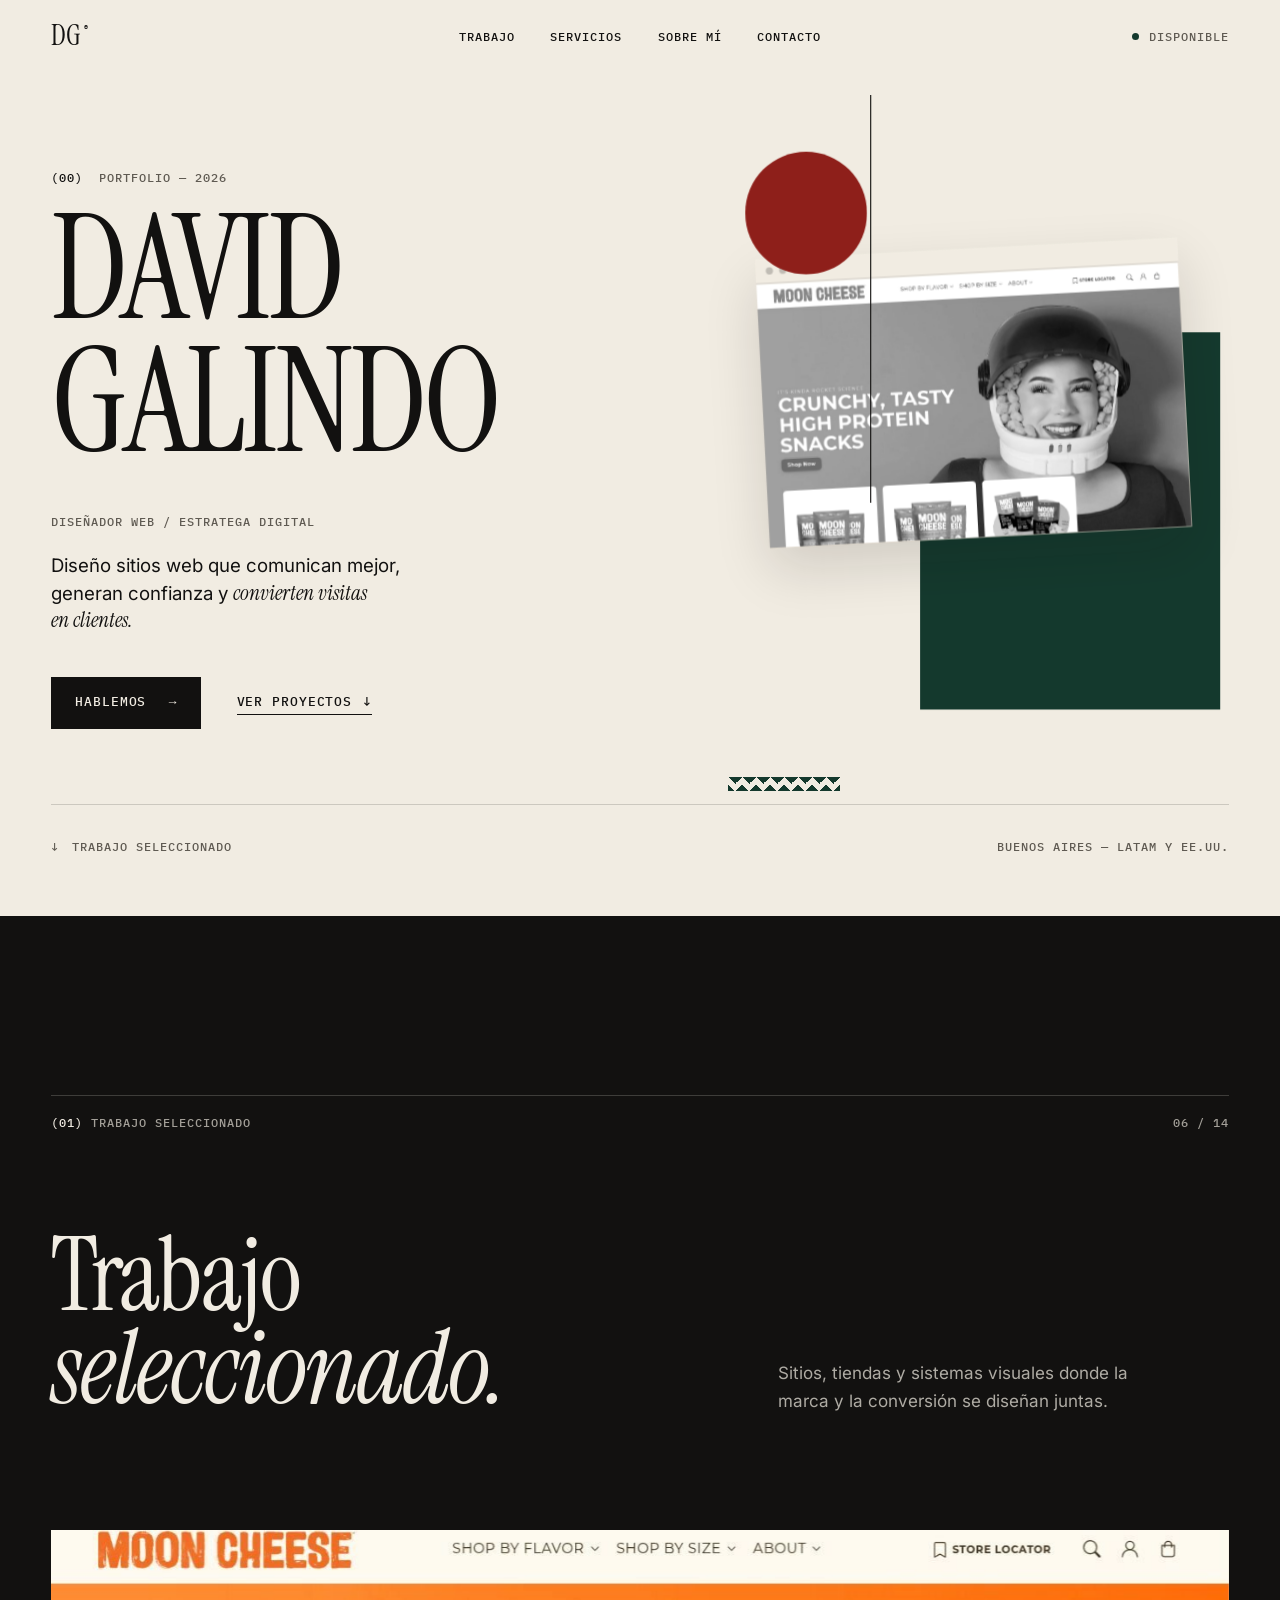
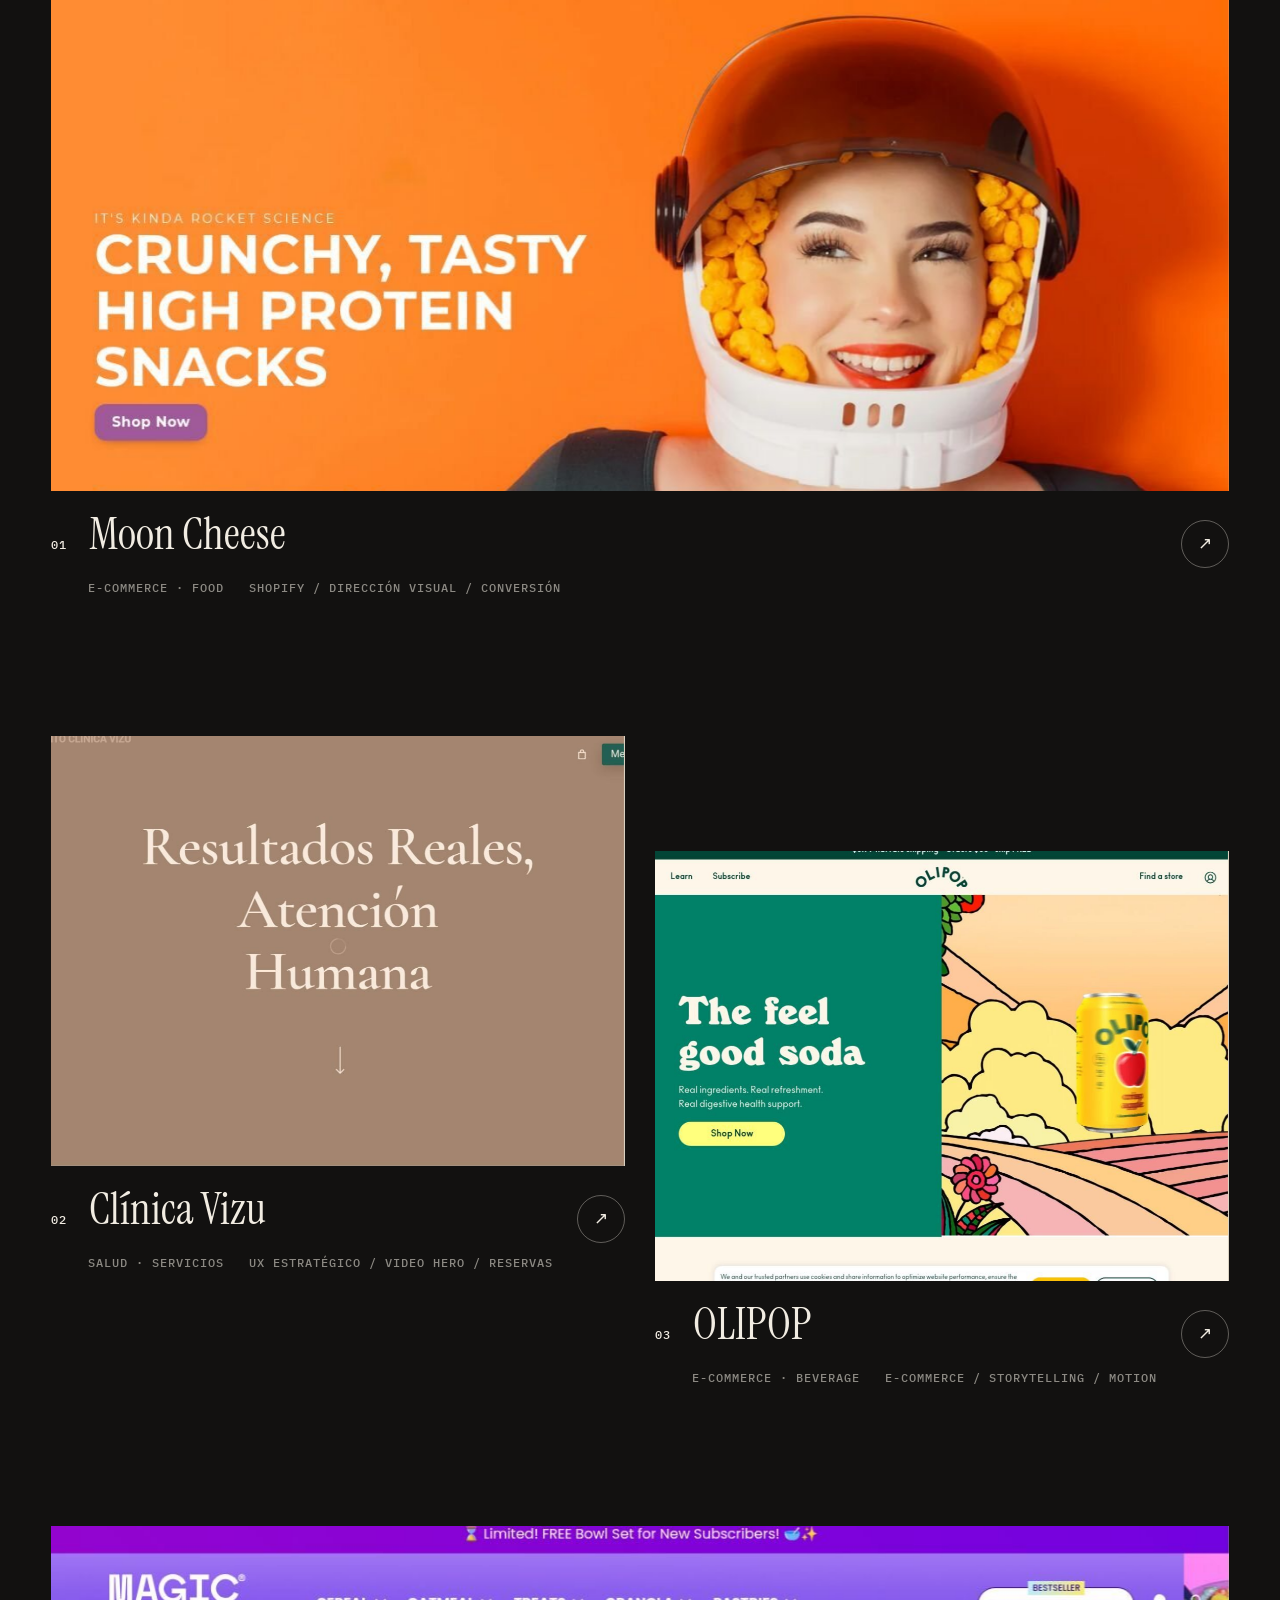
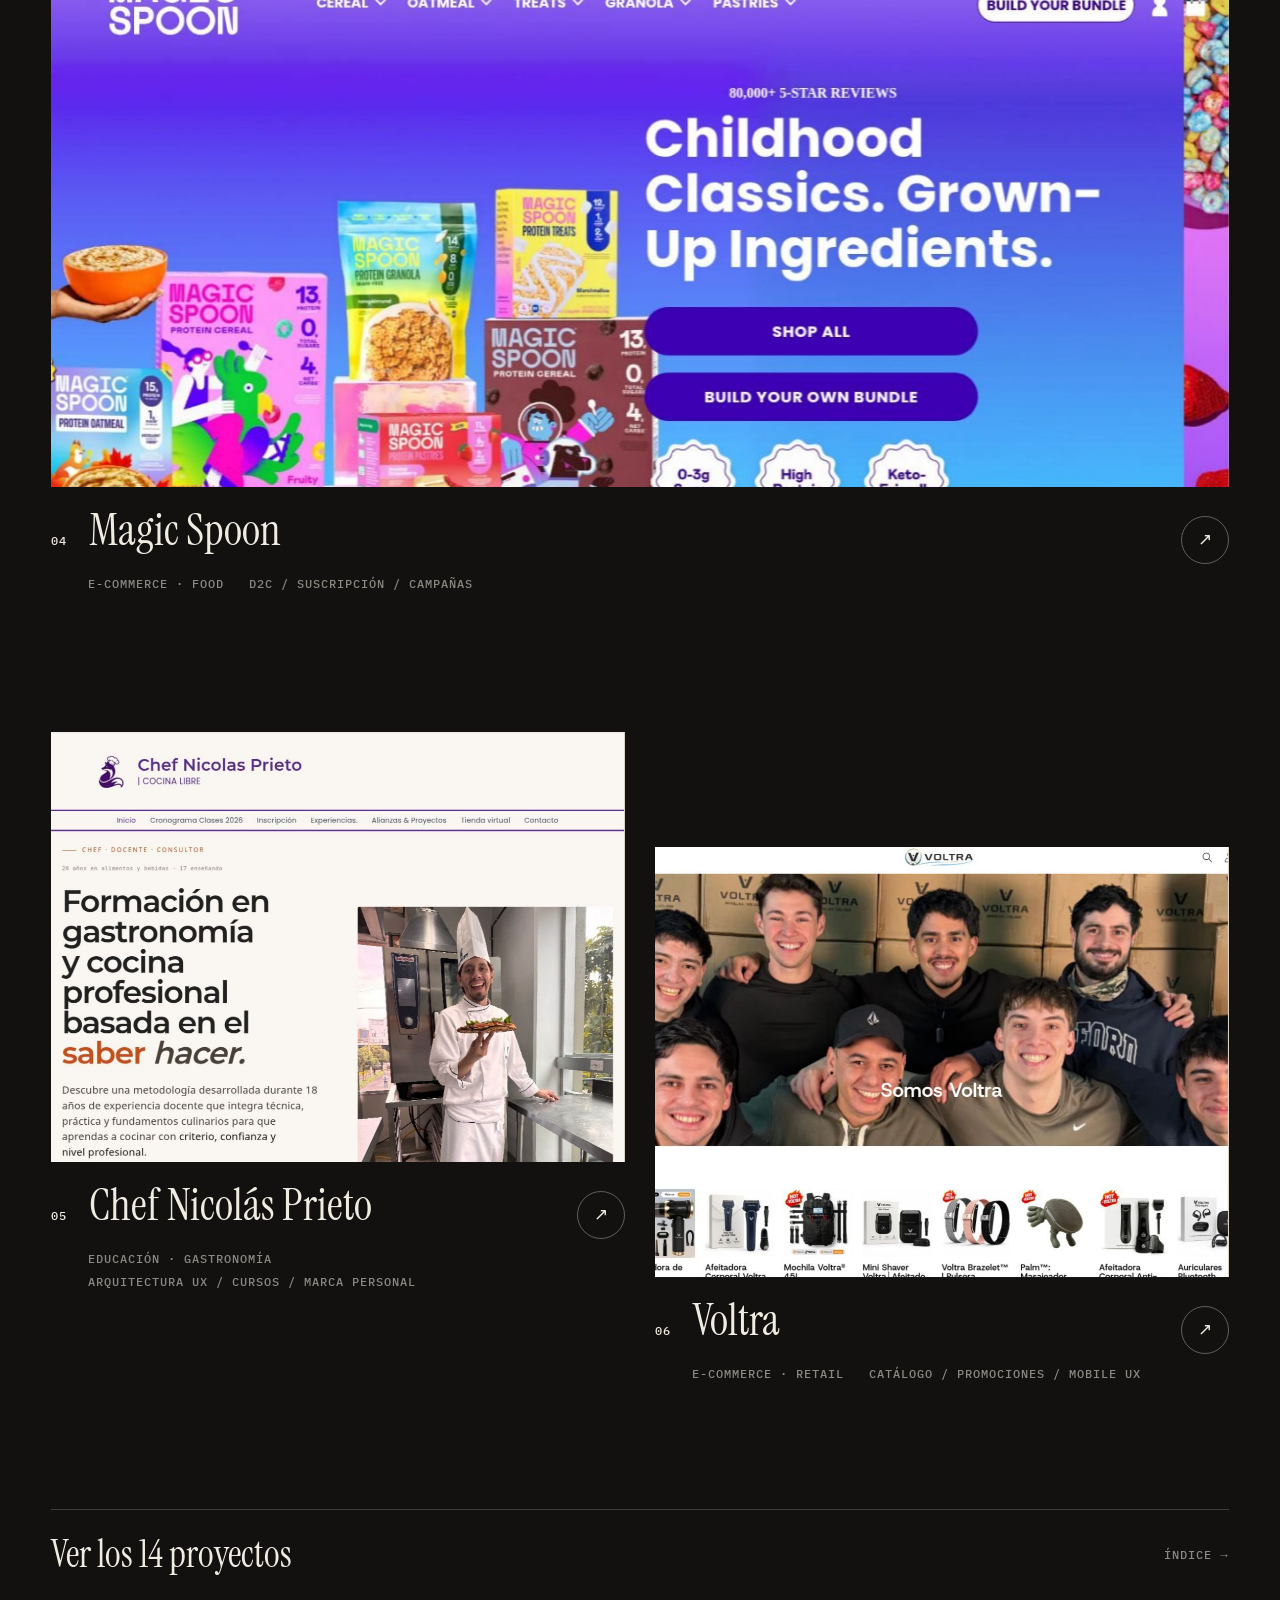
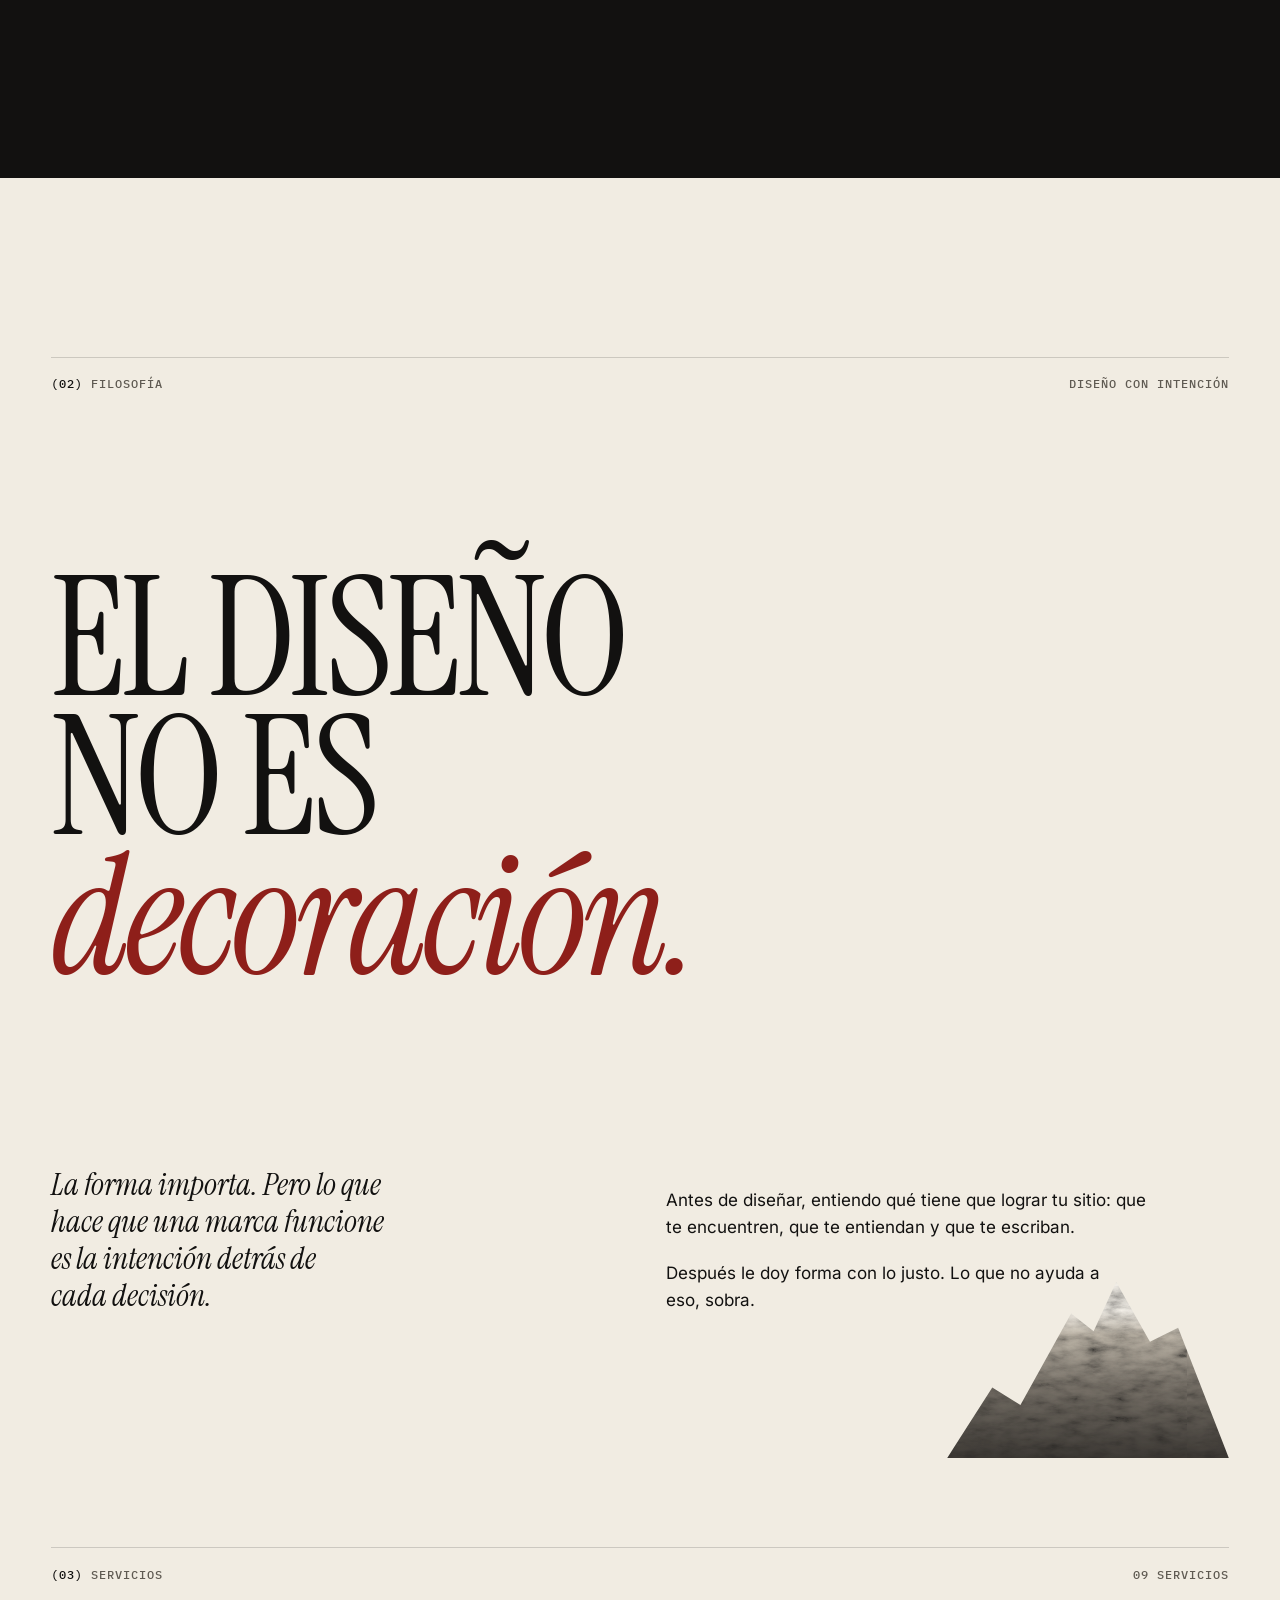
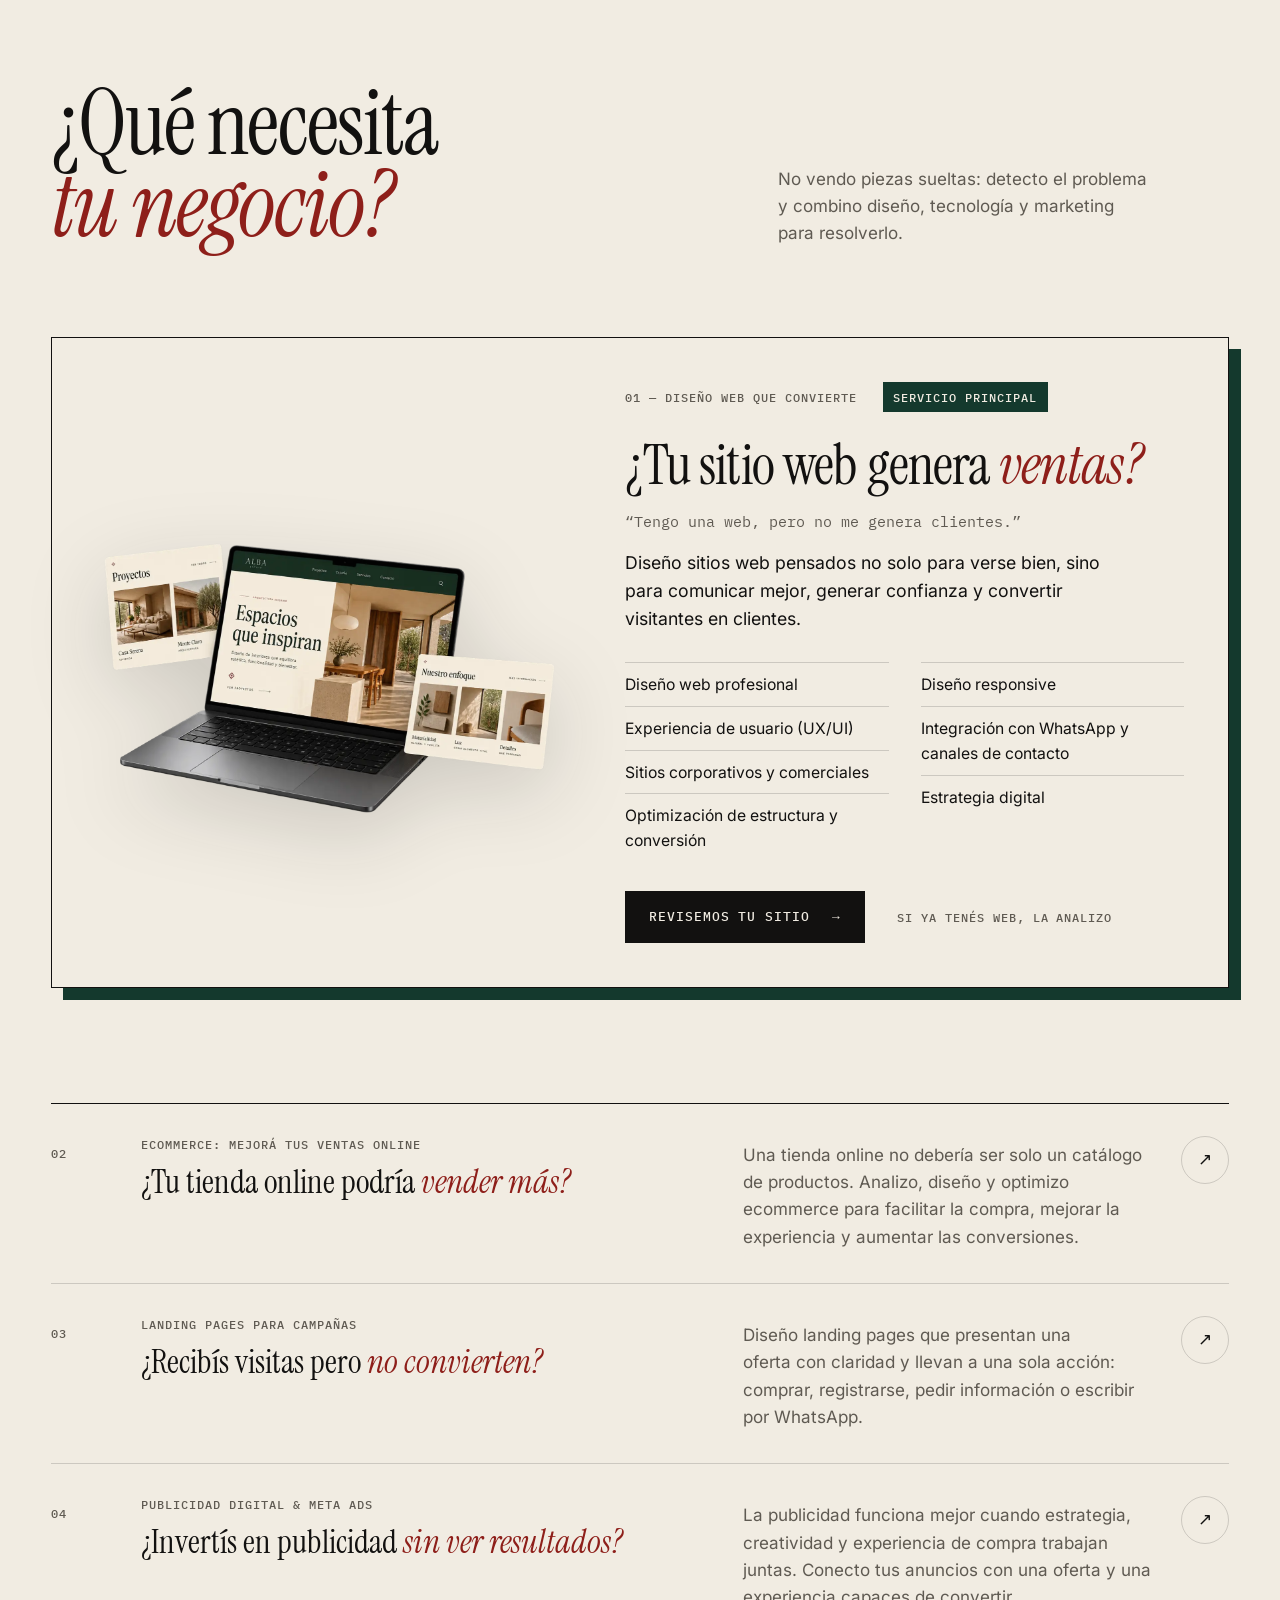
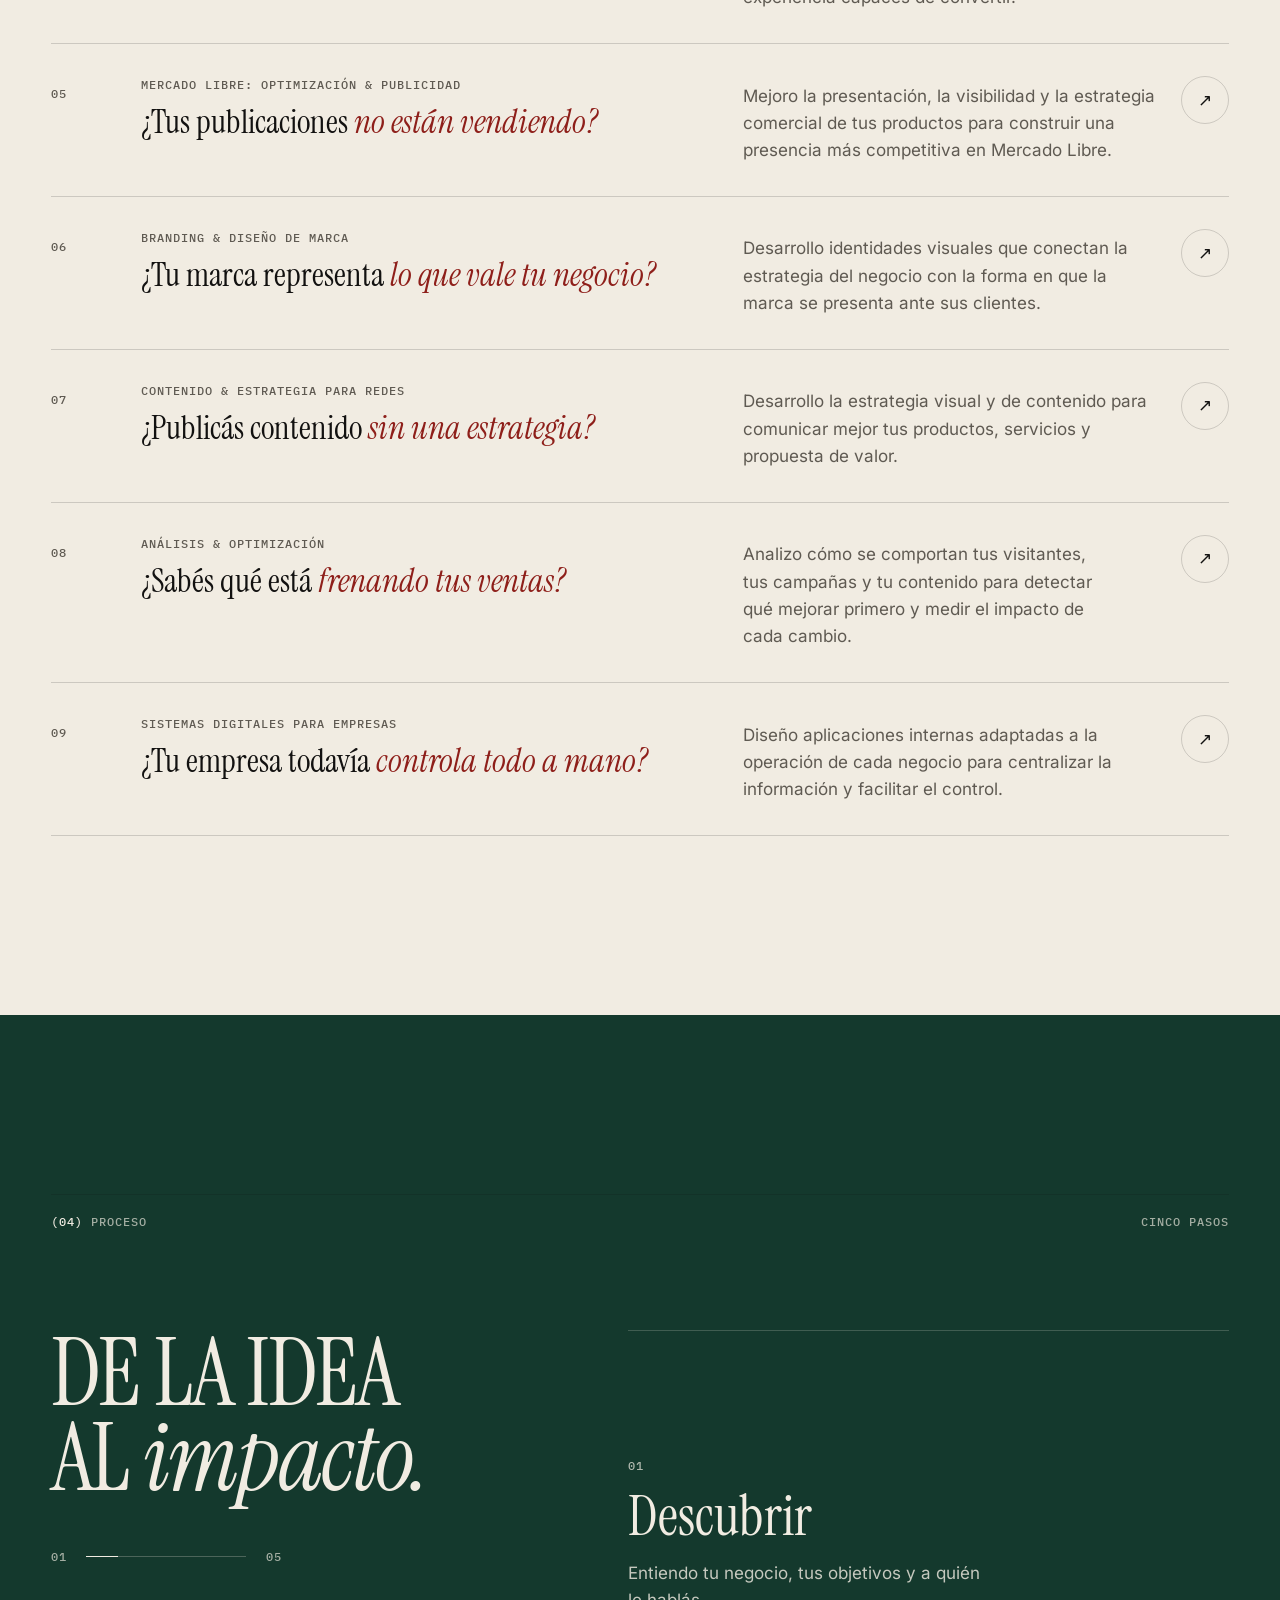
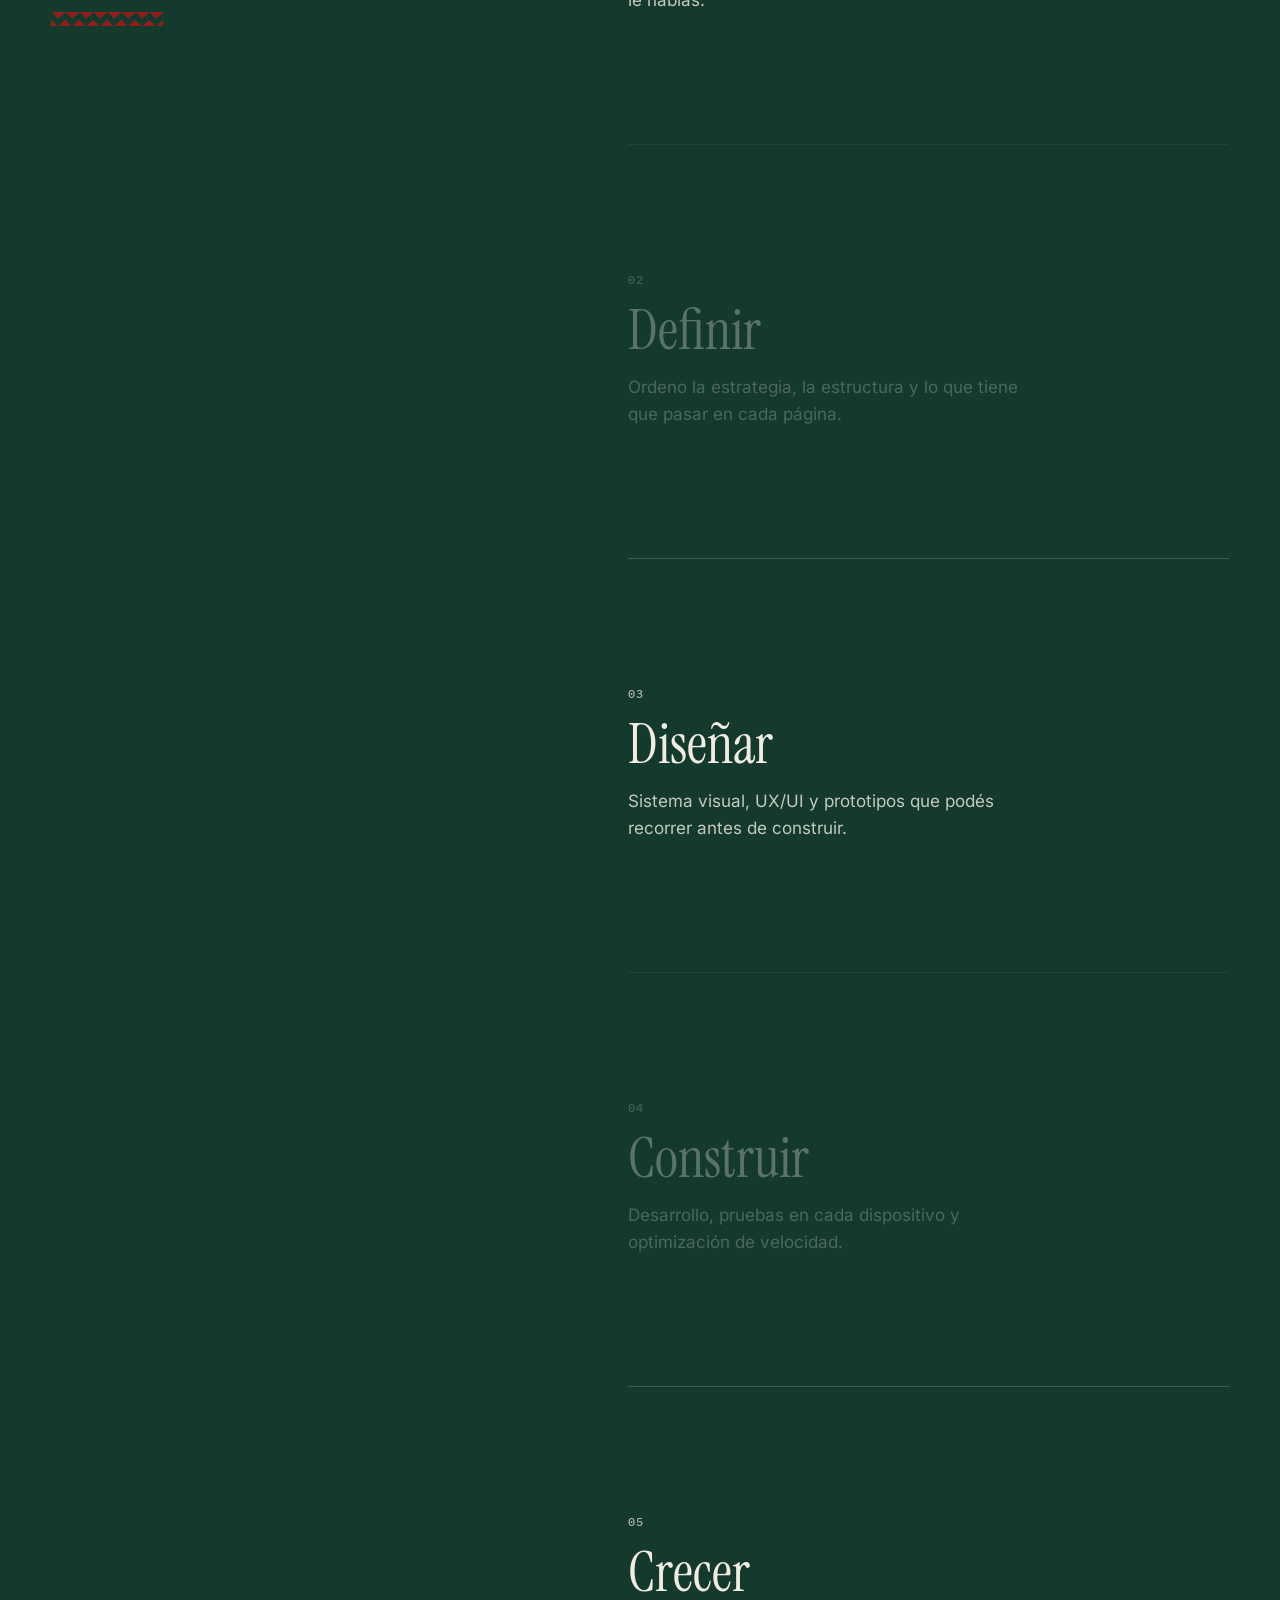
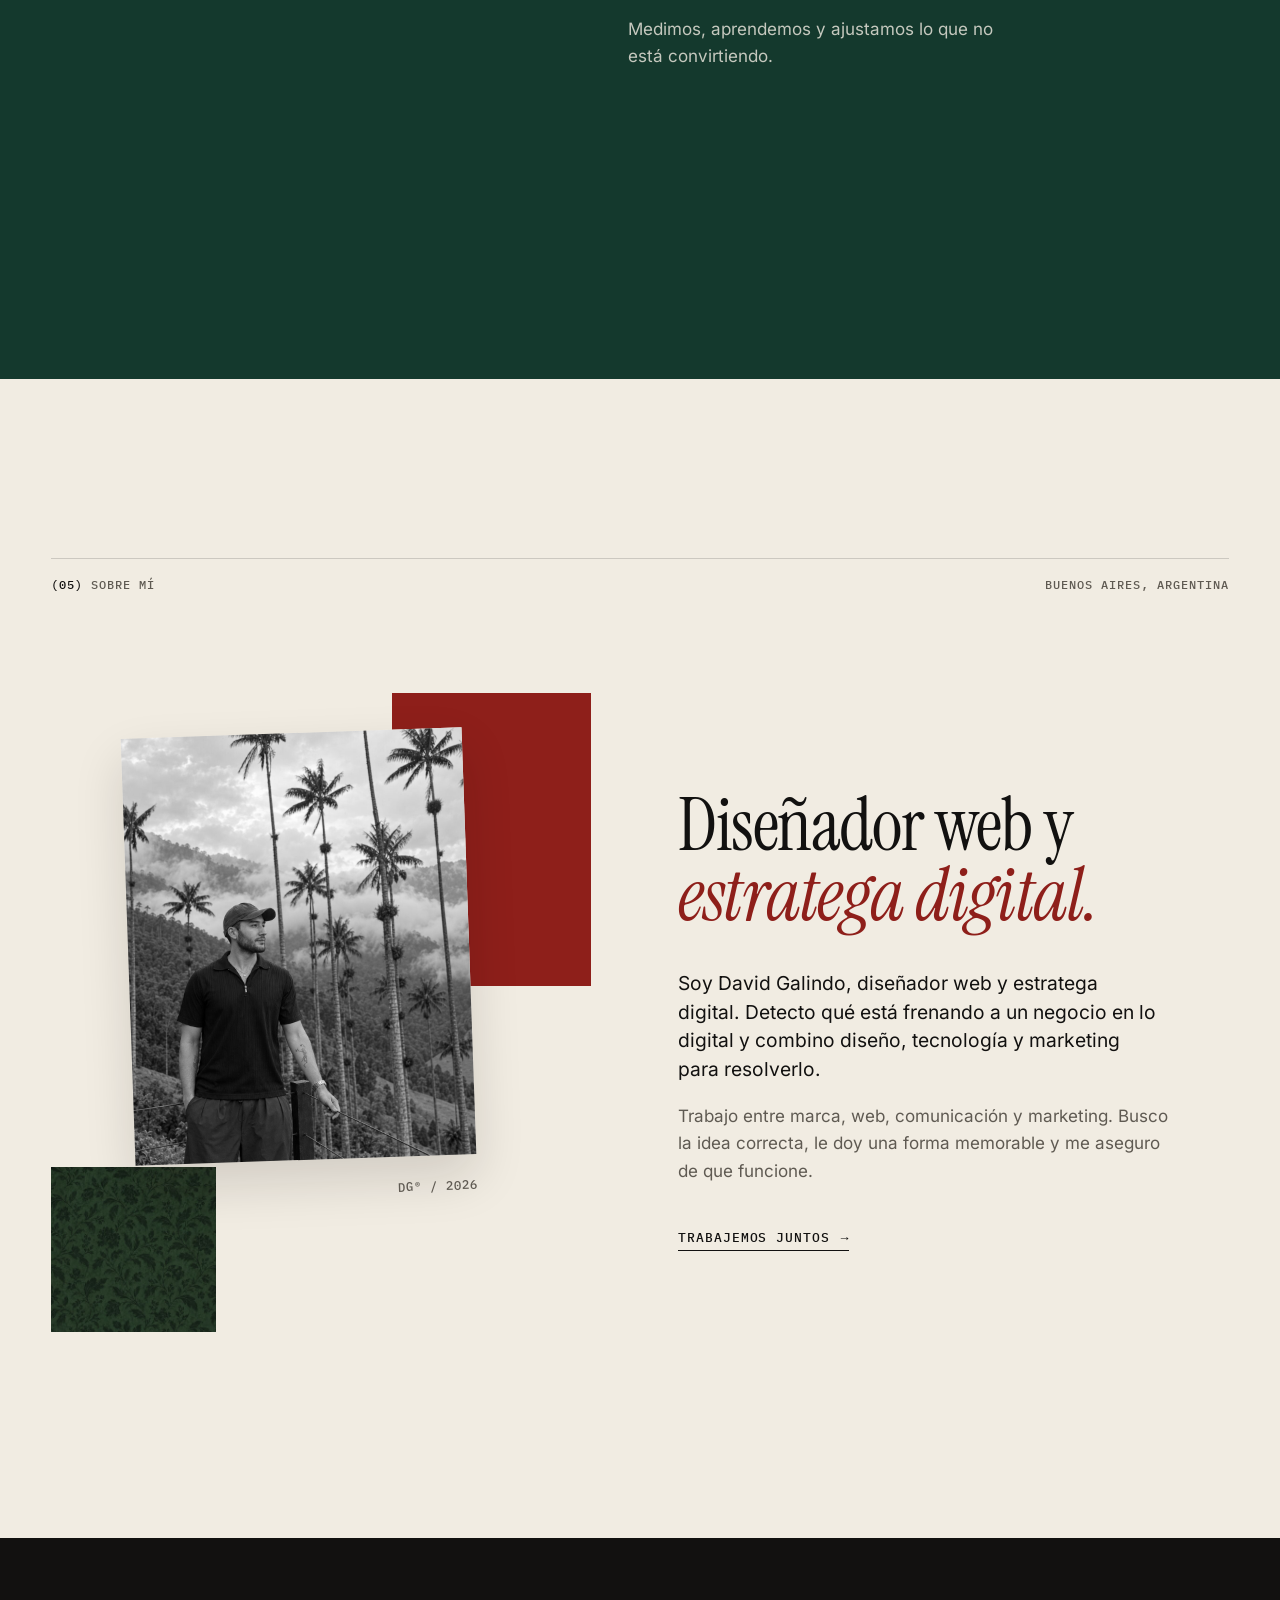
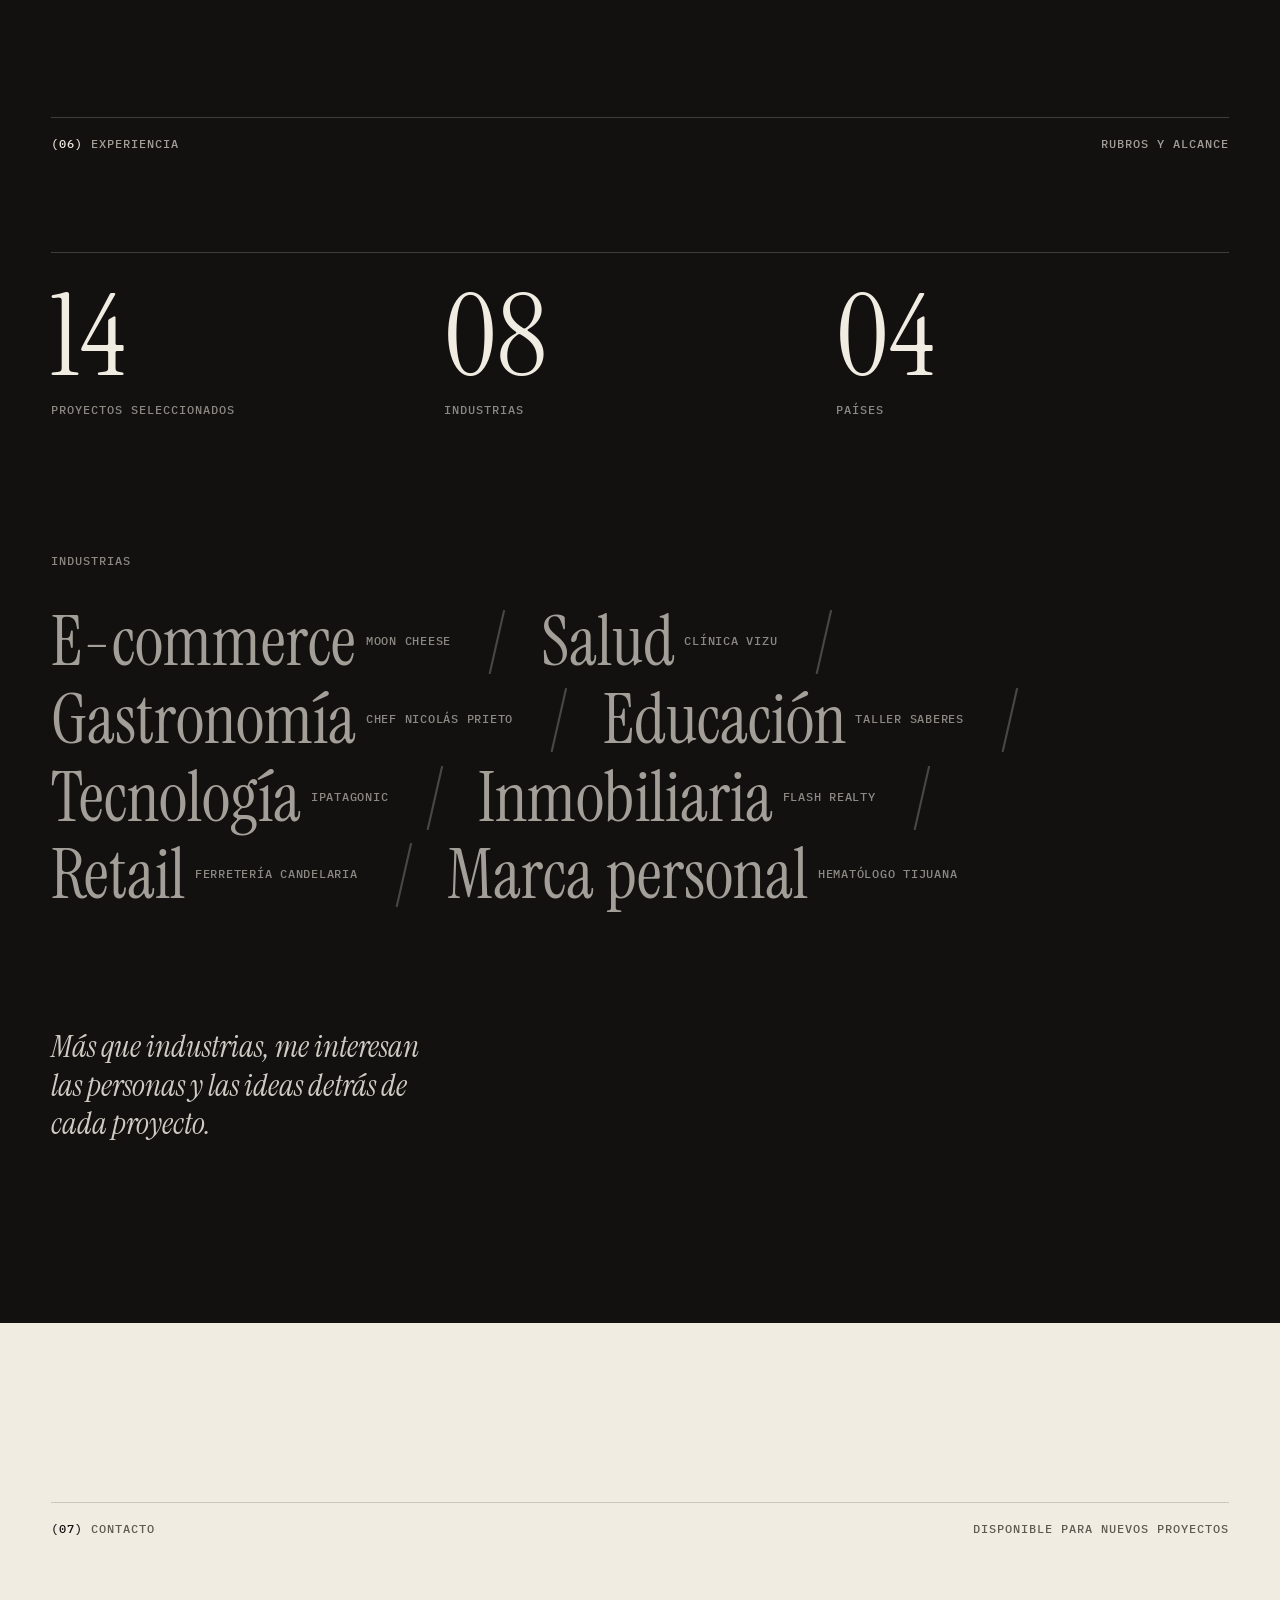
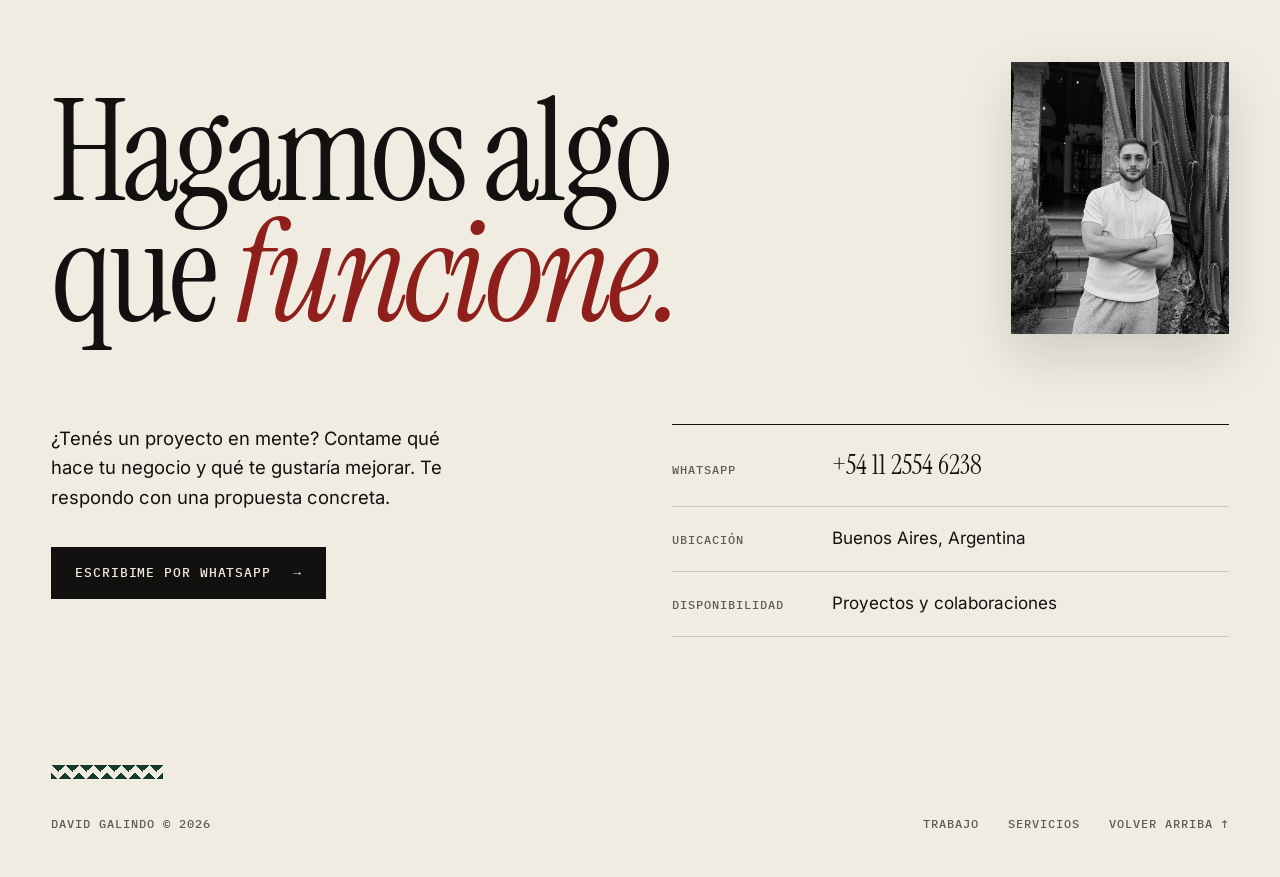
==== commit e999490c: "Incorpora retratos, mockups de servicios y patrón desde Drive - Mockups 01–09 en la paleta del sitio" ====
--- a/index.html
+++ b/index.html
@@ -83,9 +83,6 @@
   linear-gradient(225deg,currentColor 25%,transparent 25%) -7px 0/14px 14px,
   linear-gradient(315deg,currentColor 25%,transparent 25%) 0 0/14px 14px,
   linear-gradient(45deg,currentColor 25%,transparent 25%) 0 0/14px 14px}
-.weave{background:
-  linear-gradient(45deg,transparent 44%,currentColor 44% 47%,transparent 47% 53%,currentColor 53% 56%,transparent 56%),
-  linear-gradient(-45deg,transparent 44%,currentColor 44% 47%,transparent 47% 53%,currentColor 53% 56%,transparent 56%);background-size:28px 28px}
 
 /* header casi invisible */
 header{position:fixed;inset:0 0 auto;z-index:100;transition:background .3s var(--ease),border-color .3s var(--ease);border-bottom:1px solid transparent}
@@ -197,7 +194,8 @@
 .services-head h2 em{color:var(--red)}
 .services-head p{color:var(--muted);max-width:38ch}
 .feature{display:grid;grid-template-columns:5fr 6fr;gap:clamp(2rem,5vw,5rem);align-items:center;border:var(--rule);background:var(--paper);padding:clamp(1.6rem,3.4vw,3.4rem);box-shadow:12px 12px 0 var(--green)}
-.feature .media{aspect-ratio:1}
+.feature .media{aspect-ratio:auto;background:none;overflow:visible}
+.feature .media img{height:auto;object-fit:contain;filter:drop-shadow(0 24px 40px rgba(18,17,16,.16))}
 .feature-tag{display:flex;flex-wrap:wrap;gap:.6rem 1.6rem;align-items:center;color:var(--muted)}
 .feature-tag b{font-weight:500;color:var(--paper);background:var(--green);padding:.45rem .65rem}
 .feature h3{font-size:clamp(2.6rem,4.4vw,4.8rem);line-height:.95;letter-spacing:-.015em;margin-top:1.6rem}
@@ -214,6 +212,7 @@
 .svc h3 em{color:var(--red)}
 .svc .meta{color:var(--muted);display:block;margin-bottom:.8rem}
 .svc p{color:var(--muted);max-width:44ch;padding-top:.4rem}
+.svc-img{display:none}
 .svc-go{width:48px;height:48px;border:var(--hair);border-radius:50%;display:grid;place-items:center;transition:background .25s var(--ease),color .25s var(--ease)}
 @media (hover:hover) and (pointer:fine){
   .svc:hover h3{transform:translateX(8px)}
@@ -243,12 +242,11 @@
 .about-grid{display:grid;grid-template-columns:1fr 1fr;gap:6vw;align-items:center;margin-top:clamp(4rem,8vw,7rem)}
 .collage{position:relative;height:clamp(460px,52vw,680px)}
 .collage>*{position:absolute}
-.col-weave{right:0;bottom:2%;width:30%;height:28%;color:var(--green)}
-.col-red{right:6%;top:0;width:34%;height:46%;background:var(--red)}
-.col-card{left:12%;top:10%;width:66%;height:76%;padding:clamp(1.4rem,2.6vw,2.4rem);background:var(--paper-2);box-shadow:var(--soft);transform:rotate(-3deg);display:flex;flex-direction:column;justify-content:space-between;clip-path:polygon(0 2%,12% 0,26% 2%,40% 0,55% 2%,70% 0,85% 2%,100% 0,100% 98%,86% 100%,70% 98%,55% 100%,40% 98%,25% 100%,10% 98%,0 100%)}
-.col-card strong{font:400 clamp(3rem,5.6vw,6rem)/.92 var(--serif)}
-.col-card strong em{color:var(--red)}
-.col-card .meta{color:var(--muted)}
+.col-pattern{left:0;bottom:4%;width:30%;aspect-ratio:1;background:url("./texturas/damasco-verde.jpg") center/cover}
+.col-red{right:2%;top:0;width:36%;height:44%;background:var(--red)}
+.col-photo{left:14%;top:6%;width:62%;margin:0;box-shadow:var(--soft);transform:rotate(-2deg);background:var(--paper)}
+.col-photo img{aspect-ratio:4/5;object-fit:cover;object-position:50% 30%}
+.col-photo figcaption{position:absolute;right:0;bottom:-2.4rem;color:var(--muted)}
 .about-copy h2{font-size:clamp(3.2rem,5.8vw,6.2rem);line-height:.94;letter-spacing:-.02em}
 .about-copy h2 em{color:var(--red)}
 .about-copy .lead{font-size:clamp(1.2rem,1.5vw,1.4rem);line-height:1.5;margin-top:2.4rem;max-width:40ch}
@@ -270,13 +268,18 @@
 .preview{position:fixed;left:0;top:0;width:280px;aspect-ratio:4/3;pointer-events:none;z-index:150;opacity:0;transform:translate(-50%,-50%) scale(.94);transition:opacity .25s var(--ease),transform .25s var(--ease);box-shadow:var(--soft);overflow:hidden}
 .preview img{width:100%;height:100%;object-fit:cover;object-position:top}
 .preview.show{opacity:1;transform:translate(-50%,-50%) scale(1)}
+.preview.mock{width:420px;aspect-ratio:3/2;box-shadow:none;overflow:visible}
+.preview.mock img{object-fit:contain;filter:drop-shadow(0 24px 40px rgba(18,17,16,.22))}
 .industry{color:#f1ece2a6}
 @media (hover:hover) and (pointer:fine){.industry:hover{color:var(--paper)}}
 .experience-note{margin-top:clamp(5rem,9vw,8rem);font:italic 400 clamp(1.6rem,2.4vw,2.4rem)/1.25 var(--serif);max-width:30ch;color:#f1ece2d9}
 
 /* ---------- CONTACTO ---------- */
 .contact{padding:var(--section) 0 0}
-.contact h2{font-size:clamp(4.4rem,11vw,11.6rem);line-height:.86;letter-spacing:-.03em;margin-top:clamp(5rem,10vw,9rem)}
+.contact-head{display:grid;grid-template-columns:1fr auto;gap:4vw;align-items:end;margin-top:clamp(5rem,10vw,9rem)}
+.contact h2{font-size:clamp(4.4rem,11vw,11.6rem);line-height:.86;letter-spacing:-.03em}
+.contact-portrait{width:clamp(160px,17vw,250px);margin:0;transform:rotate(2deg);box-shadow:var(--soft)}
+.contact-portrait img{aspect-ratio:4/5;object-fit:cover;object-position:50% 25%}
 .contact h2 em{color:var(--red)}
 .contact-grid{display:grid;grid-template-columns:1fr 1fr;gap:5vw;margin-top:clamp(4rem,7vw,6rem);align-items:start}
 .contact-grid p{font-size:clamp(1.15rem,1.4vw,1.3rem);max-width:34ch}
@@ -309,6 +312,7 @@
   .svc{grid-template-columns:3rem 1fr 48px}
   .svc p{grid-column:2}
   .svc-go{grid-row:1;grid-column:3}
+  .svc-img{display:block;grid-column:2;max-width:420px;margin-top:.4rem}
 }
 @media (max-width:900px){
   .header-in{grid-template-columns:1fr auto}
@@ -341,6 +345,8 @@
   .contact-data div{grid-template-columns:1fr;gap:.2rem}
   .footer-in{flex-direction:column;align-items:flex-start;gap:.6rem}
   .industry{font-size:2.3rem}
+  .contact-head{grid-template-columns:1fr}
+  .contact-portrait{width:180px;justify-self:end}
 }
 @media (prefers-reduced-motion:reduce){
   html{scroll-behavior:auto}
@@ -495,13 +501,13 @@
 <!-- SERVICIOS · claro -->
 <section class="services" id="servicios">
   <div class="wrap">
-    <div class="sec-top label"><span><b>(03)</b> Servicios</span><span>08 servicios</span></div>
+    <div class="sec-top label"><span><b>(03)</b> Servicios</span><span>09 servicios</span></div>
     <div class="services-head">
       <h2 class="reveal">¿Qué necesita <em>tu negocio?</em></h2>
       <p class="reveal" style="--i:1">No vendo piezas sueltas: detecto el problema y combino diseño, tecnología y marketing para resolverlo.</p>
     </div>
     <article class="feature reveal" id="servicio-01">
-      <div class="media"><img src="./services/diseno-web.jpg" width="1000" height="1000" loading="lazy" decoding="async" alt="Pieza de servicio: diseño web con estrategia para convertir visitas en clientes"></div>
+      <div class="media"><img src="./mockups/01-diseno-web.webp" width="1400" height="907" loading="lazy" decoding="async" alt="Mockup de un sitio web editorial en laptop con tarjetas de proyectos"></div>
       <div>
         <p class="feature-tag meta"><span>01 — Diseño web que convierte</span><b>Servicio principal</b></p>
         <h3>¿Tu sitio web genera <em>ventas?</em></h3>
@@ -520,46 +526,60 @@
       </div>
     </article>
     <div class="svc-list">
-      <a class="svc reveal" id="servicio-02" href="https://wa.me/541125546238?text=Hola%20David%2C%20vi%20tu%20portafolio%20y%20quiero%20mejorar%20las%20ventas%20de%20mi%20tienda%20online." target="_blank" rel="noreferrer">
+      <a class="svc reveal" id="servicio-02" data-img="./mockups/02-ecommerce.webp" href="https://wa.me/541125546238?text=Hola%20David%2C%20vi%20tu%20portafolio%20y%20quiero%20mejorar%20las%20ventas%20de%20mi%20tienda%20online." target="_blank" rel="noreferrer">
         <span class="num">02</span>
         <div><span class="meta">Ecommerce: mejorá tus ventas online</span><h3>¿Tu tienda online podría <em>vender más?</em></h3></div>
         <p>Una tienda online no debería ser solo un catálogo de productos. Analizo, diseño y optimizo ecommerce para facilitar la compra, mejorar la experiencia y aumentar las conversiones.</p>
+        <img class="svc-img" src="./mockups/02-ecommerce.webp" loading="lazy" decoding="async" alt="">
         <span class="svc-go" aria-hidden="true">↗</span>
       </a>
-      <a class="svc reveal" id="servicio-03" href="https://wa.me/541125546238?text=Hola%20David%2C%20vi%20tu%20portafolio%20y%20necesito%20una%20landing%20page%20para%20una%20campa%C3%B1a." target="_blank" rel="noreferrer">
+      <a class="svc reveal" id="servicio-03" data-img="./mockups/03-landing-pages.webp" href="https://wa.me/541125546238?text=Hola%20David%2C%20vi%20tu%20portafolio%20y%20necesito%20una%20landing%20page%20para%20una%20campa%C3%B1a." target="_blank" rel="noreferrer">
         <span class="num">03</span>
         <div><span class="meta">Landing pages para campañas</span><h3>¿Recibís visitas pero <em>no convierten?</em></h3></div>
         <p>Diseño landing pages que presentan una oferta con claridad y llevan a una sola acción: comprar, registrarse, pedir información o escribir por WhatsApp.</p>
+        <img class="svc-img" src="./mockups/03-landing-pages.webp" loading="lazy" decoding="async" alt="">
         <span class="svc-go" aria-hidden="true">↗</span>
       </a>
-      <a class="svc reveal" id="servicio-04" href="https://wa.me/541125546238?text=Hola%20David%2C%20vi%20tu%20portafolio%20y%20quiero%20mejorar%20los%20resultados%20de%20mi%20publicidad." target="_blank" rel="noreferrer">
+      <a class="svc reveal" id="servicio-04" data-img="./mockups/04-publicidad-digital.webp" href="https://wa.me/541125546238?text=Hola%20David%2C%20vi%20tu%20portafolio%20y%20quiero%20mejorar%20los%20resultados%20de%20mi%20publicidad." target="_blank" rel="noreferrer">
         <span class="num">04</span>
         <div><span class="meta">Publicidad digital & Meta Ads</span><h3>¿Invertís en publicidad <em>sin ver resultados?</em></h3></div>
         <p>La publicidad funciona mejor cuando estrategia, creatividad y experiencia de compra trabajan juntas. Conecto tus anuncios con una oferta y una experiencia capaces de convertir.</p>
+        <img class="svc-img" src="./mockups/04-publicidad-digital.webp" loading="lazy" decoding="async" alt="">
         <span class="svc-go" aria-hidden="true">↗</span>
       </a>
-      <a class="svc reveal" id="servicio-05" href="https://wa.me/541125546238?text=Hola%20David%2C%20vi%20tu%20portafolio%20y%20quiero%20mejorar%20mis%20ventas%20en%20Mercado%20Libre." target="_blank" rel="noreferrer">
+      <a class="svc reveal" id="servicio-05" data-img="./mockups/05-mercado-libre.webp" href="https://wa.me/541125546238?text=Hola%20David%2C%20vi%20tu%20portafolio%20y%20quiero%20mejorar%20mis%20ventas%20en%20Mercado%20Libre." target="_blank" rel="noreferrer">
         <span class="num">05</span>
         <div><span class="meta">Mercado Libre: optimización & publicidad</span><h3>¿Tus publicaciones <em>no están vendiendo?</em></h3></div>
         <p>Mejoro la presentación, la visibilidad y la estrategia comercial de tus productos para construir una presencia más competitiva en Mercado Libre.</p>
+        <img class="svc-img" src="./mockups/05-mercado-libre.webp" loading="lazy" decoding="async" alt="">
         <span class="svc-go" aria-hidden="true">↗</span>
       </a>
-      <a class="svc reveal" id="servicio-06" href="https://wa.me/541125546238?text=Hola%20David%2C%20vi%20tu%20portafolio%20y%20quiero%20trabajar%20la%20identidad%20de%20mi%20marca." target="_blank" rel="noreferrer">
+      <a class="svc reveal" id="servicio-06" data-img="./mockups/06-identidad-de-marca.webp" href="https://wa.me/541125546238?text=Hola%20David%2C%20vi%20tu%20portafolio%20y%20quiero%20trabajar%20la%20identidad%20de%20mi%20marca." target="_blank" rel="noreferrer">
         <span class="num">06</span>
         <div><span class="meta">Branding & diseño de marca</span><h3>¿Tu marca representa <em>lo que vale tu negocio?</em></h3></div>
         <p>Desarrollo identidades visuales que conectan la estrategia del negocio con la forma en que la marca se presenta ante sus clientes.</p>
+        <img class="svc-img" src="./mockups/06-identidad-de-marca.webp" loading="lazy" decoding="async" alt="">
         <span class="svc-go" aria-hidden="true">↗</span>
       </a>
-      <a class="svc reveal" id="servicio-07" href="https://wa.me/541125546238?text=Hola%20David%2C%20vi%20tu%20portafolio%20y%20quiero%20darle%20direcci%C3%B3n%20al%20contenido%20de%20mis%20redes." target="_blank" rel="noreferrer">
+      <a class="svc reveal" id="servicio-07" data-img="./mockups/07-contenido-redes.webp" href="https://wa.me/541125546238?text=Hola%20David%2C%20vi%20tu%20portafolio%20y%20quiero%20darle%20direcci%C3%B3n%20al%20contenido%20de%20mis%20redes." target="_blank" rel="noreferrer">
         <span class="num">07</span>
         <div><span class="meta">Contenido & estrategia para redes</span><h3>¿Publicás contenido <em>sin una estrategia?</em></h3></div>
         <p>Desarrollo la estrategia visual y de contenido para comunicar mejor tus productos, servicios y propuesta de valor.</p>
+        <img class="svc-img" src="./mockups/07-contenido-redes.webp" loading="lazy" decoding="async" alt="">
         <span class="svc-go" aria-hidden="true">↗</span>
       </a>
-      <a class="svc reveal" id="servicio-08" href="https://wa.me/541125546238?text=Hola%20David%2C%20vi%20tu%20portafolio%20y%20quiero%20digitalizar%20procesos%20de%20mi%20empresa." target="_blank" rel="noreferrer">
+      <a class="svc reveal" id="servicio-08" data-img="./mockups/08-analisis-optimizacion.webp" href="https://wa.me/541125546238?text=Hola%20David%2C%20vi%20tu%20portafolio%20y%20quiero%20analizar%20qu%C3%A9%20est%C3%A1%20frenando%20las%20ventas%20de%20mi%20negocio." target="_blank" rel="noreferrer">
         <span class="num">08</span>
+        <div><span class="meta">Análisis & optimización</span><h3>¿Sabés qué está <em>frenando tus ventas?</em></h3></div>
+        <p>Analizo cómo se comportan tus visitantes, tus campañas y tu contenido para detectar qué mejorar primero y medir el impacto de cada cambio.</p>
+        <img class="svc-img" src="./mockups/08-analisis-optimizacion.webp" loading="lazy" decoding="async" alt="">
+        <span class="svc-go" aria-hidden="true">↗</span>
+      </a>
+      <a class="svc reveal" id="servicio-09" data-img="./mockups/09-sistemas-digitales.webp" href="https://wa.me/541125546238?text=Hola%20David%2C%20vi%20tu%20portafolio%20y%20quiero%20digitalizar%20procesos%20de%20mi%20empresa." target="_blank" rel="noreferrer">
+        <span class="num">09</span>
         <div><span class="meta">Sistemas digitales para empresas</span><h3>¿Tu empresa todavía <em>controla todo a mano?</em></h3></div>
         <p>Diseño aplicaciones internas adaptadas a la operación de cada negocio para centralizar la información y facilitar el control.</p>
+        <img class="svc-img" src="./mockups/09-sistemas-digitales.webp" loading="lazy" decoding="async" alt="">
         <span class="svc-go" aria-hidden="true">↗</span>
       </a>
     </div>
@@ -592,10 +612,10 @@
   <div class="wrap">
     <div class="sec-top label"><span><b>(05)</b> Sobre mí</span><span>Buenos Aires, Argentina</span></div>
     <div class="about-grid">
-      <div class="collage reveal" aria-hidden="true">
-        <div class="col-weave weave"></div>
+      <div class="collage reveal" role="img" aria-label="Retrato de David Galindo en blanco y negro">
         <div class="col-red"></div>
-        <div class="col-card"><span class="meta">DG® / 2026</span><strong>Diseño con <em>intención.</em></strong><span class="meta">Diseño + estrategia</span></div>
+        <div class="col-pattern"></div>
+        <figure class="col-photo"><img src="./retratos/david-palmeras-bn.jpg" width="1000" height="1250" loading="lazy" decoding="async" alt=""><figcaption class="meta">DG® / 2026</figcaption></figure>
       </div>
       <div class="about-copy">
         <h2 class="reveal">Diseñador web y <em>estratega digital.</em></h2>
@@ -637,7 +657,10 @@
 <section class="contact" id="contacto">
   <div class="wrap">
     <div class="sec-top label"><span><b>(07)</b> Contacto</span><span>Disponible para nuevos proyectos</span></div>
-    <h2 class="reveal">Hagamos algo<br>que <em>funcione.</em></h2>
+    <div class="contact-head">
+      <h2 class="reveal">Hagamos algo<br>que <em>funcione.</em></h2>
+      <figure class="contact-portrait reveal" style="--i:1"><img src="./retratos/david-cactus-bn.jpg" width="800" height="1000" loading="lazy" decoding="async" alt="Retrato de David Galindo en blanco y negro"></figure>
+    </div>
     <div class="contact-grid">
       <div class="reveal">
         <p>¿Tenés un proyecto en mente? Contame qué hace tu negocio y qué te gustaría mejorar. Te respondo con una propuesta concreta.</p>
@@ -741,8 +764,8 @@
       a.addEventListener('mouseenter', function(){ cursor.classList.add('show'); });
       a.addEventListener('mouseleave', function(){ cursor.classList.remove('show'); });
     });
-    document.querySelectorAll('.industry').forEach(function(li){
-      li.addEventListener('mouseenter', function(){ pimg.src = li.getAttribute('data-img'); preview.classList.add('show'); });
+    document.querySelectorAll('.industry, .svc[data-img]').forEach(function(li){
+      li.addEventListener('mouseenter', function(){ pimg.src = li.getAttribute('data-img'); preview.classList.toggle('mock', li.classList.contains('svc')); preview.classList.add('show'); });
       li.addEventListener('mouseleave', function(){ preview.classList.remove('show'); });
     });
   }
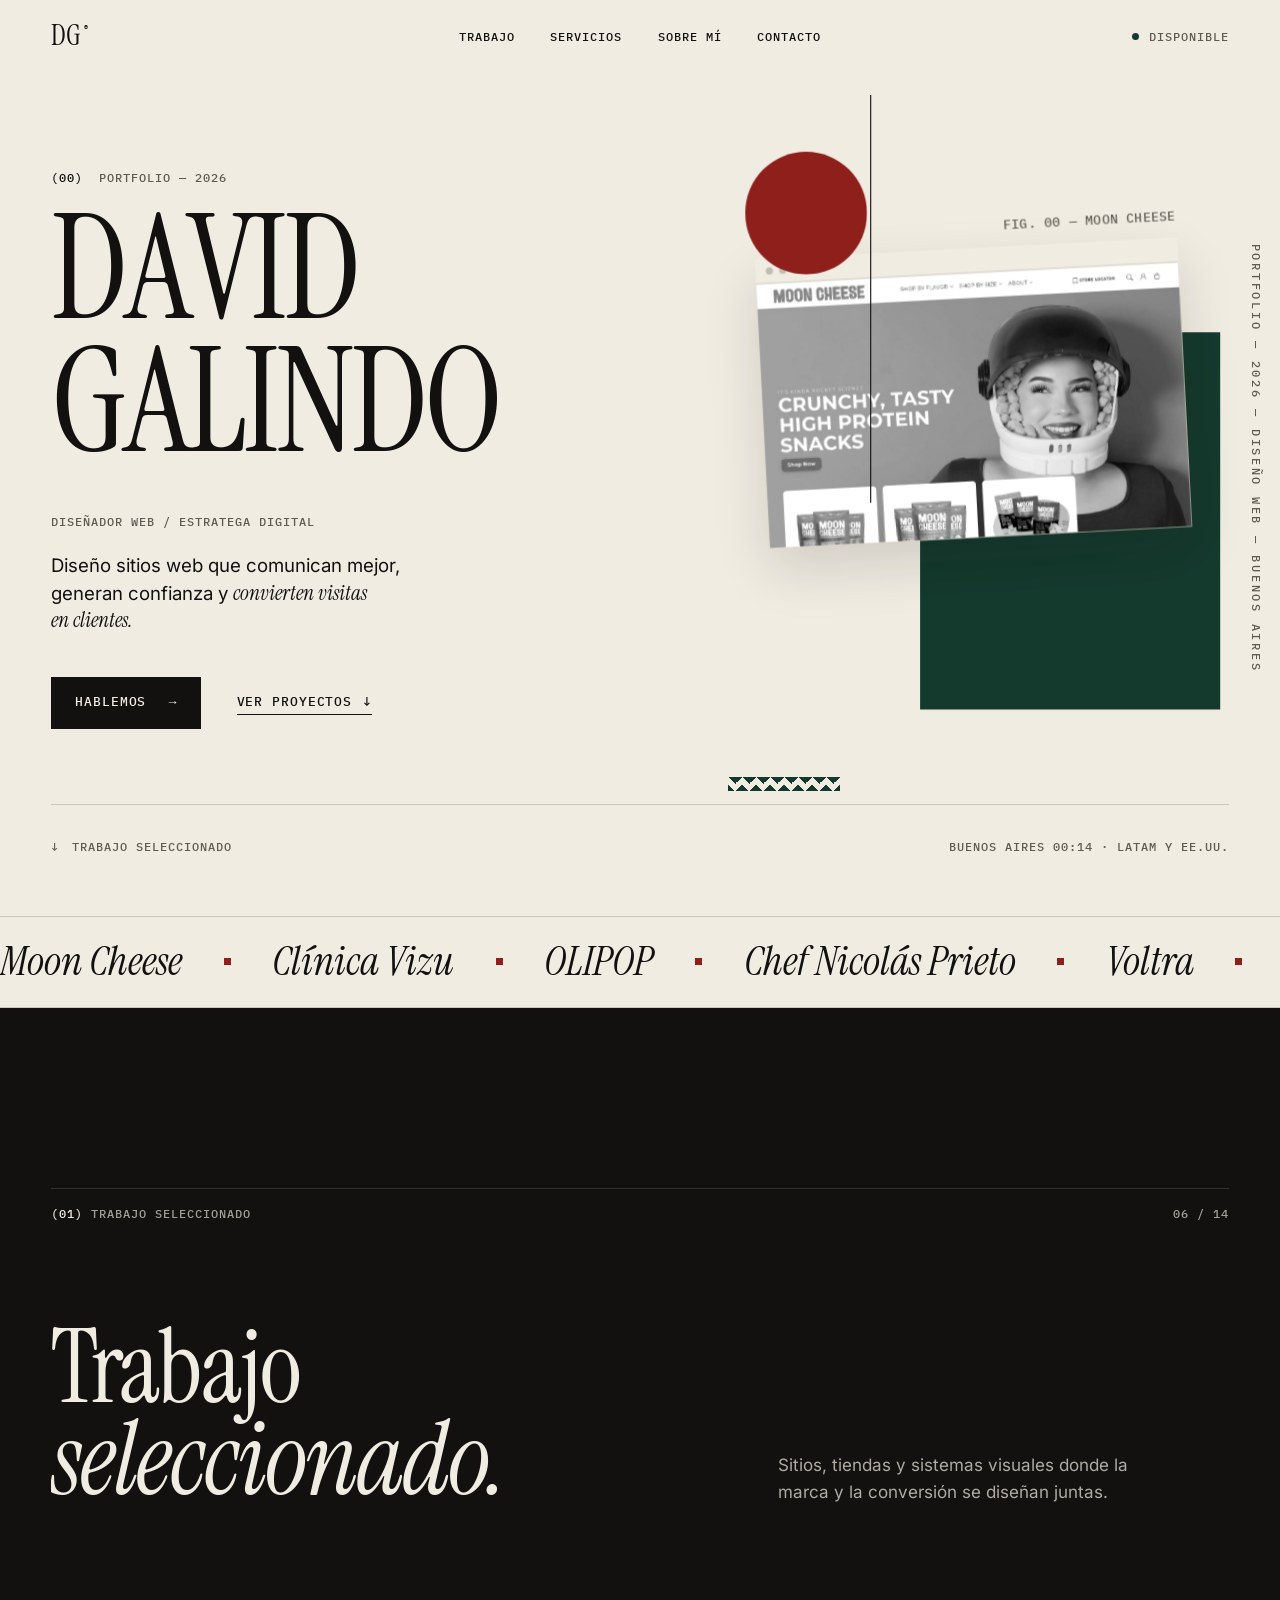
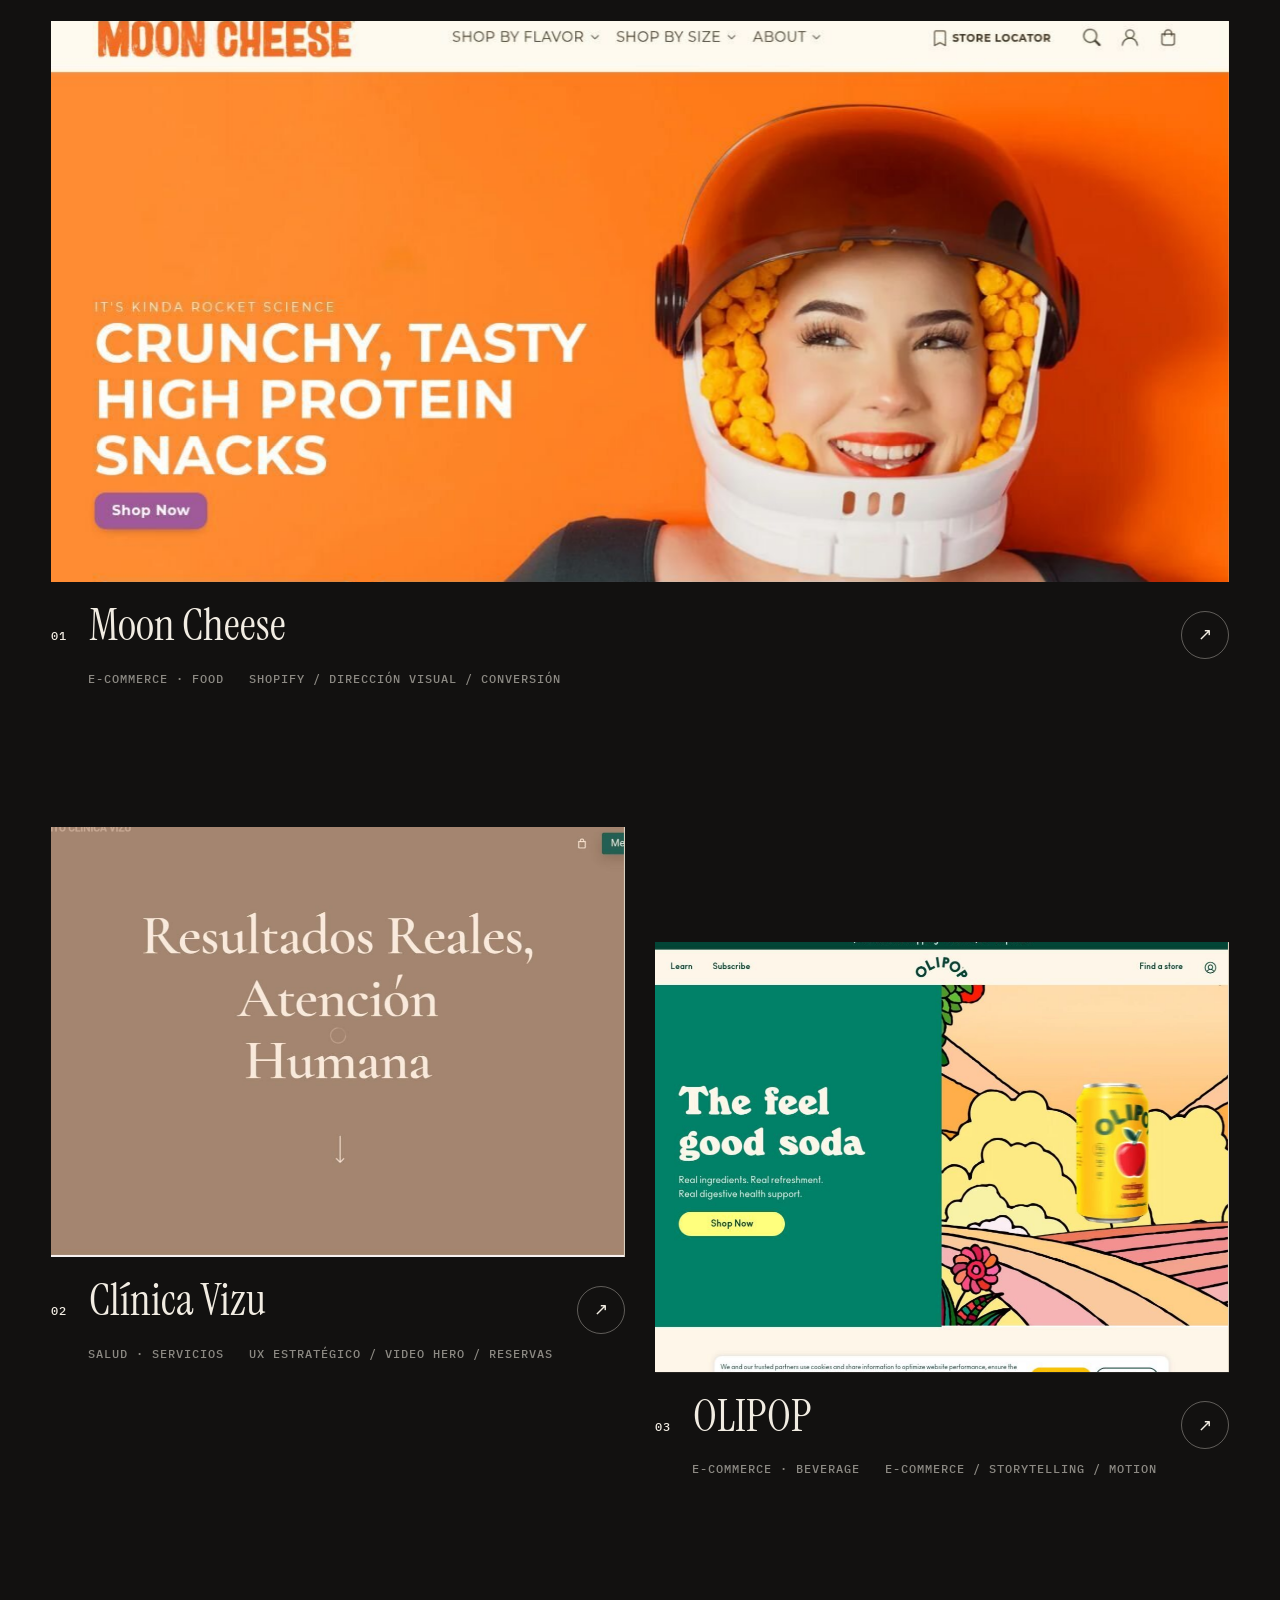
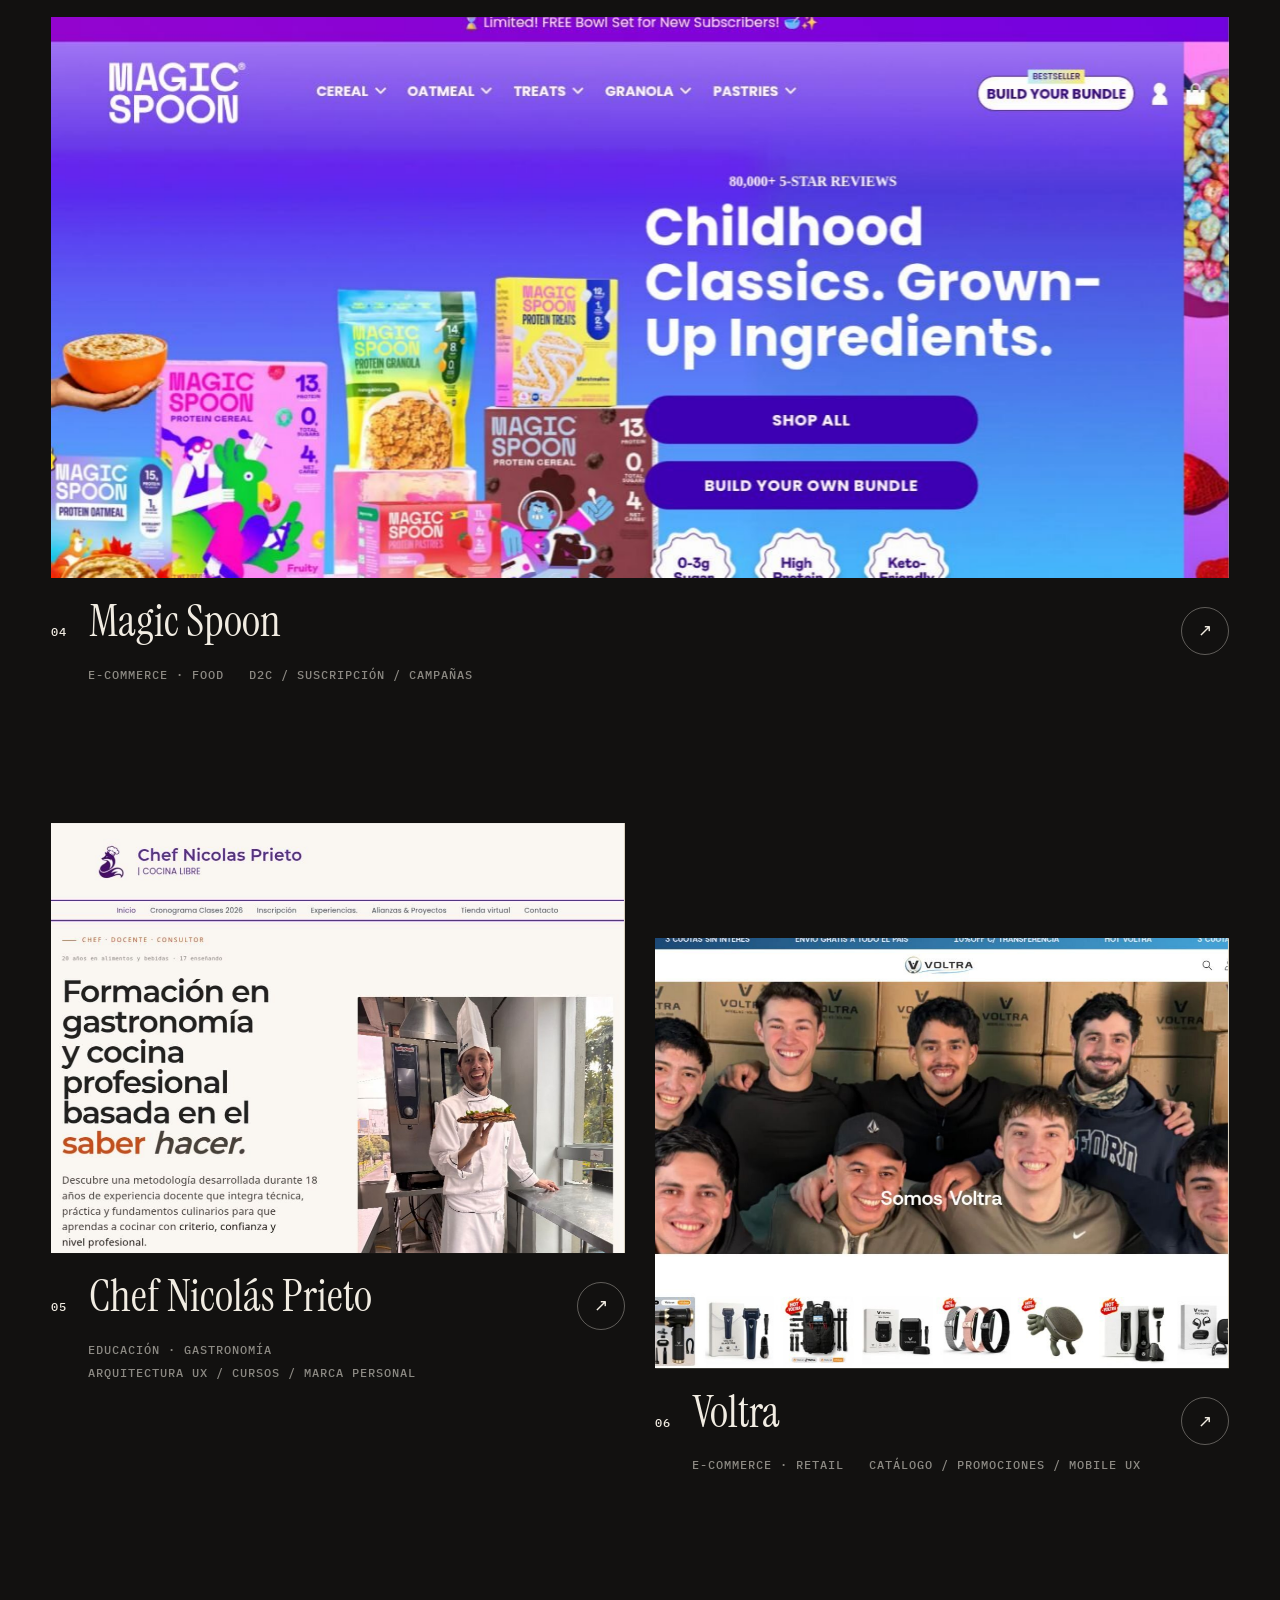
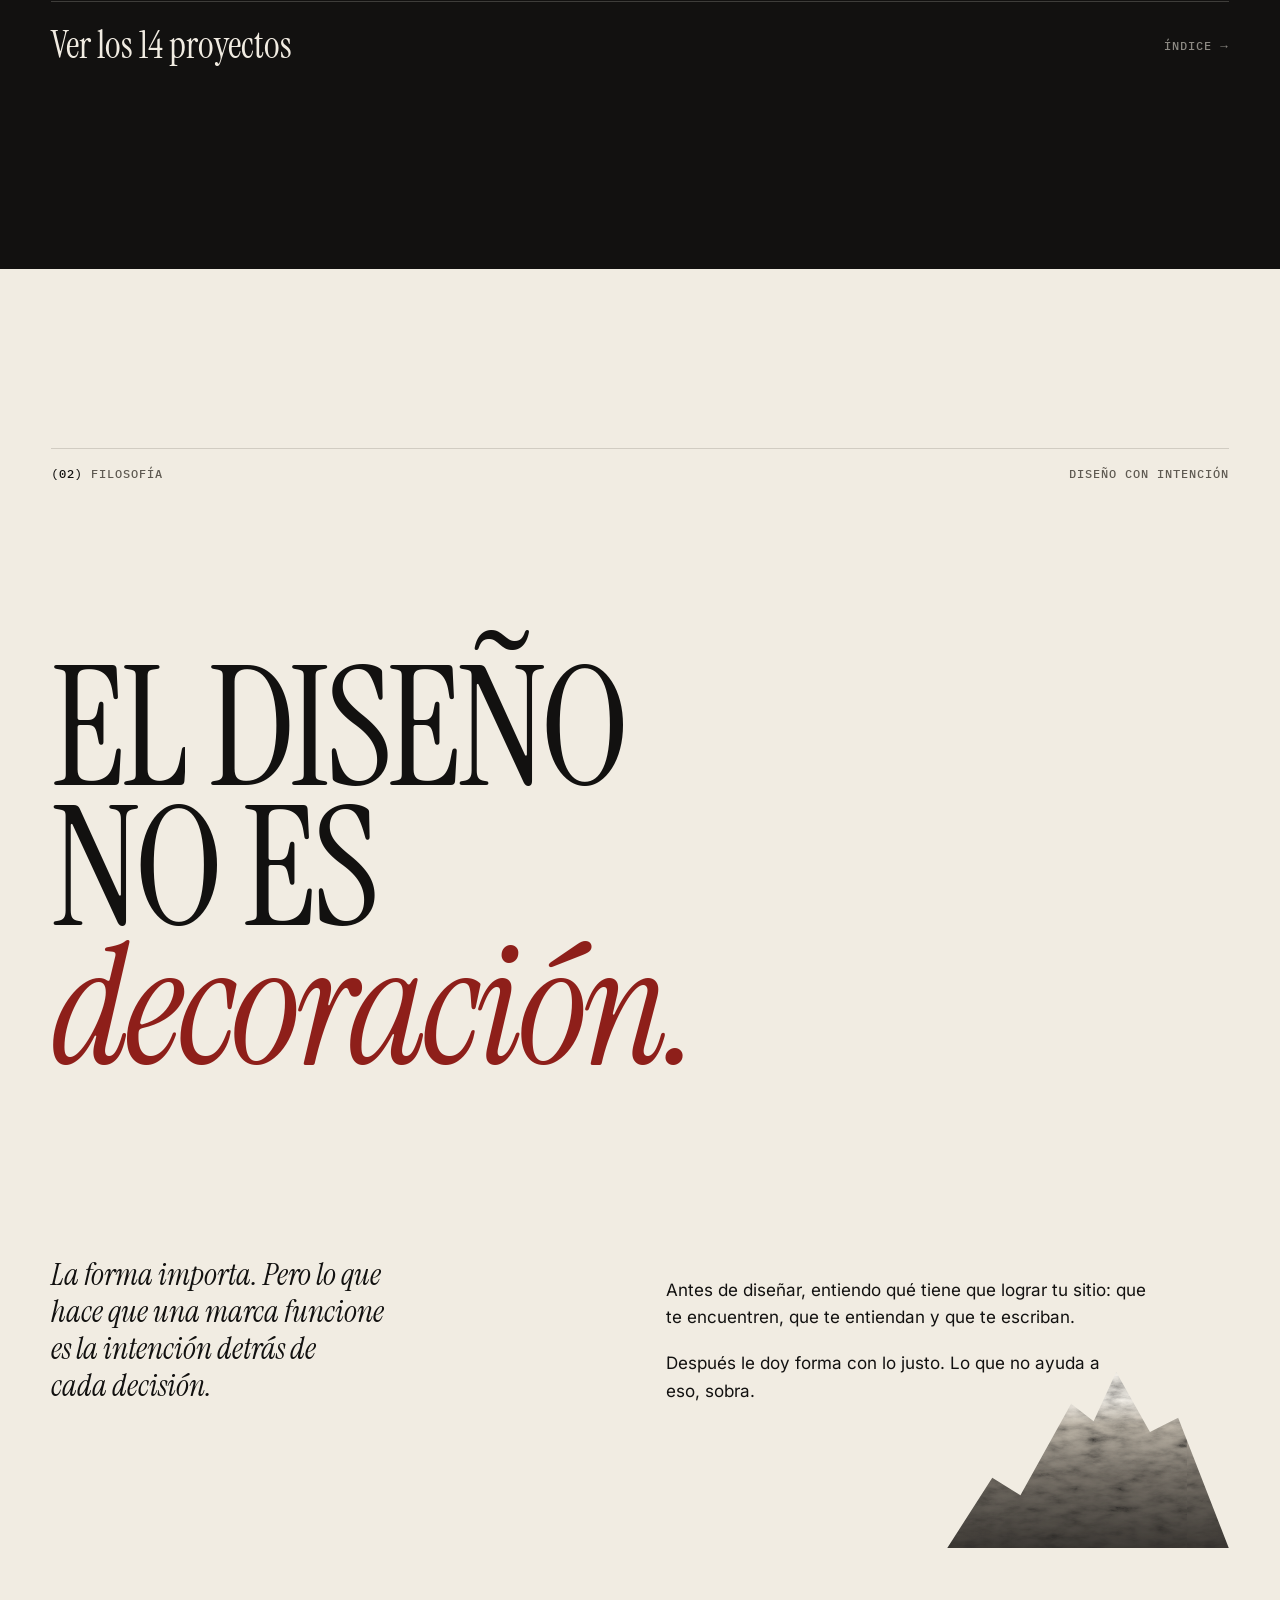
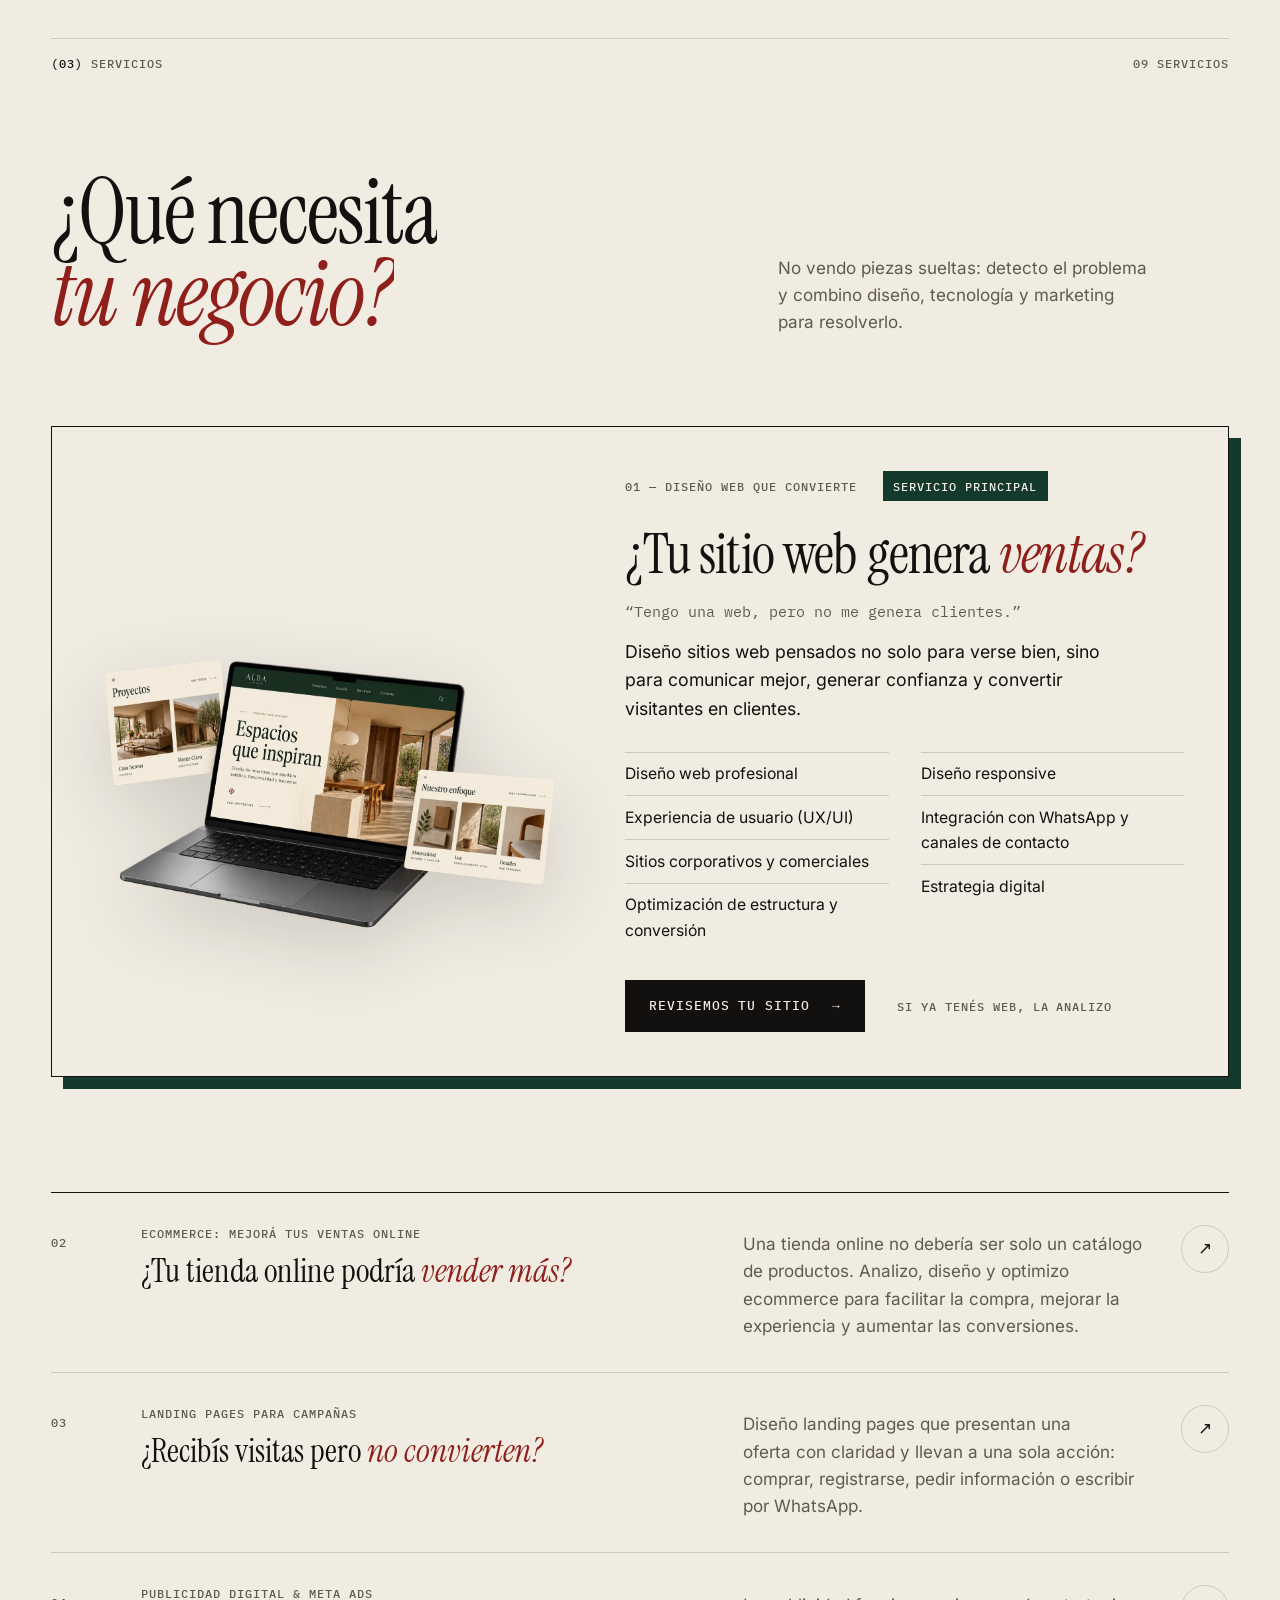
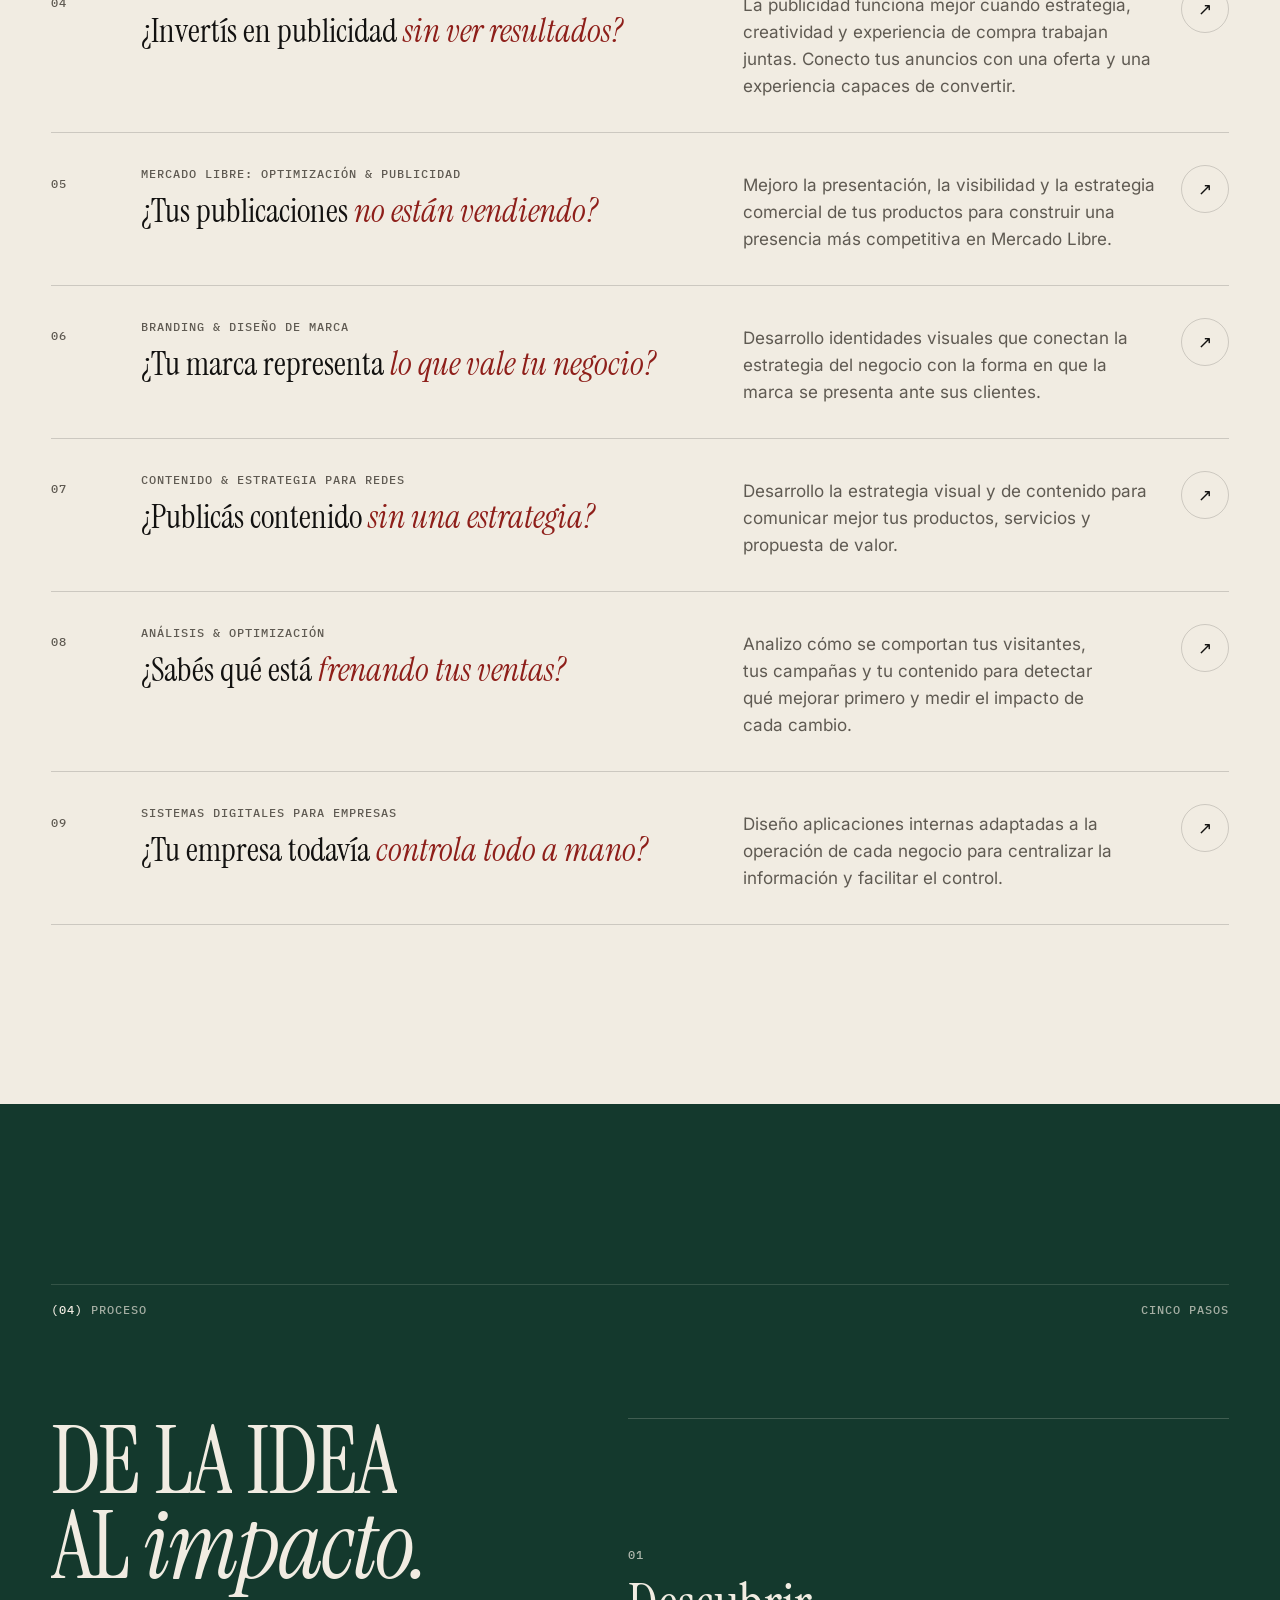
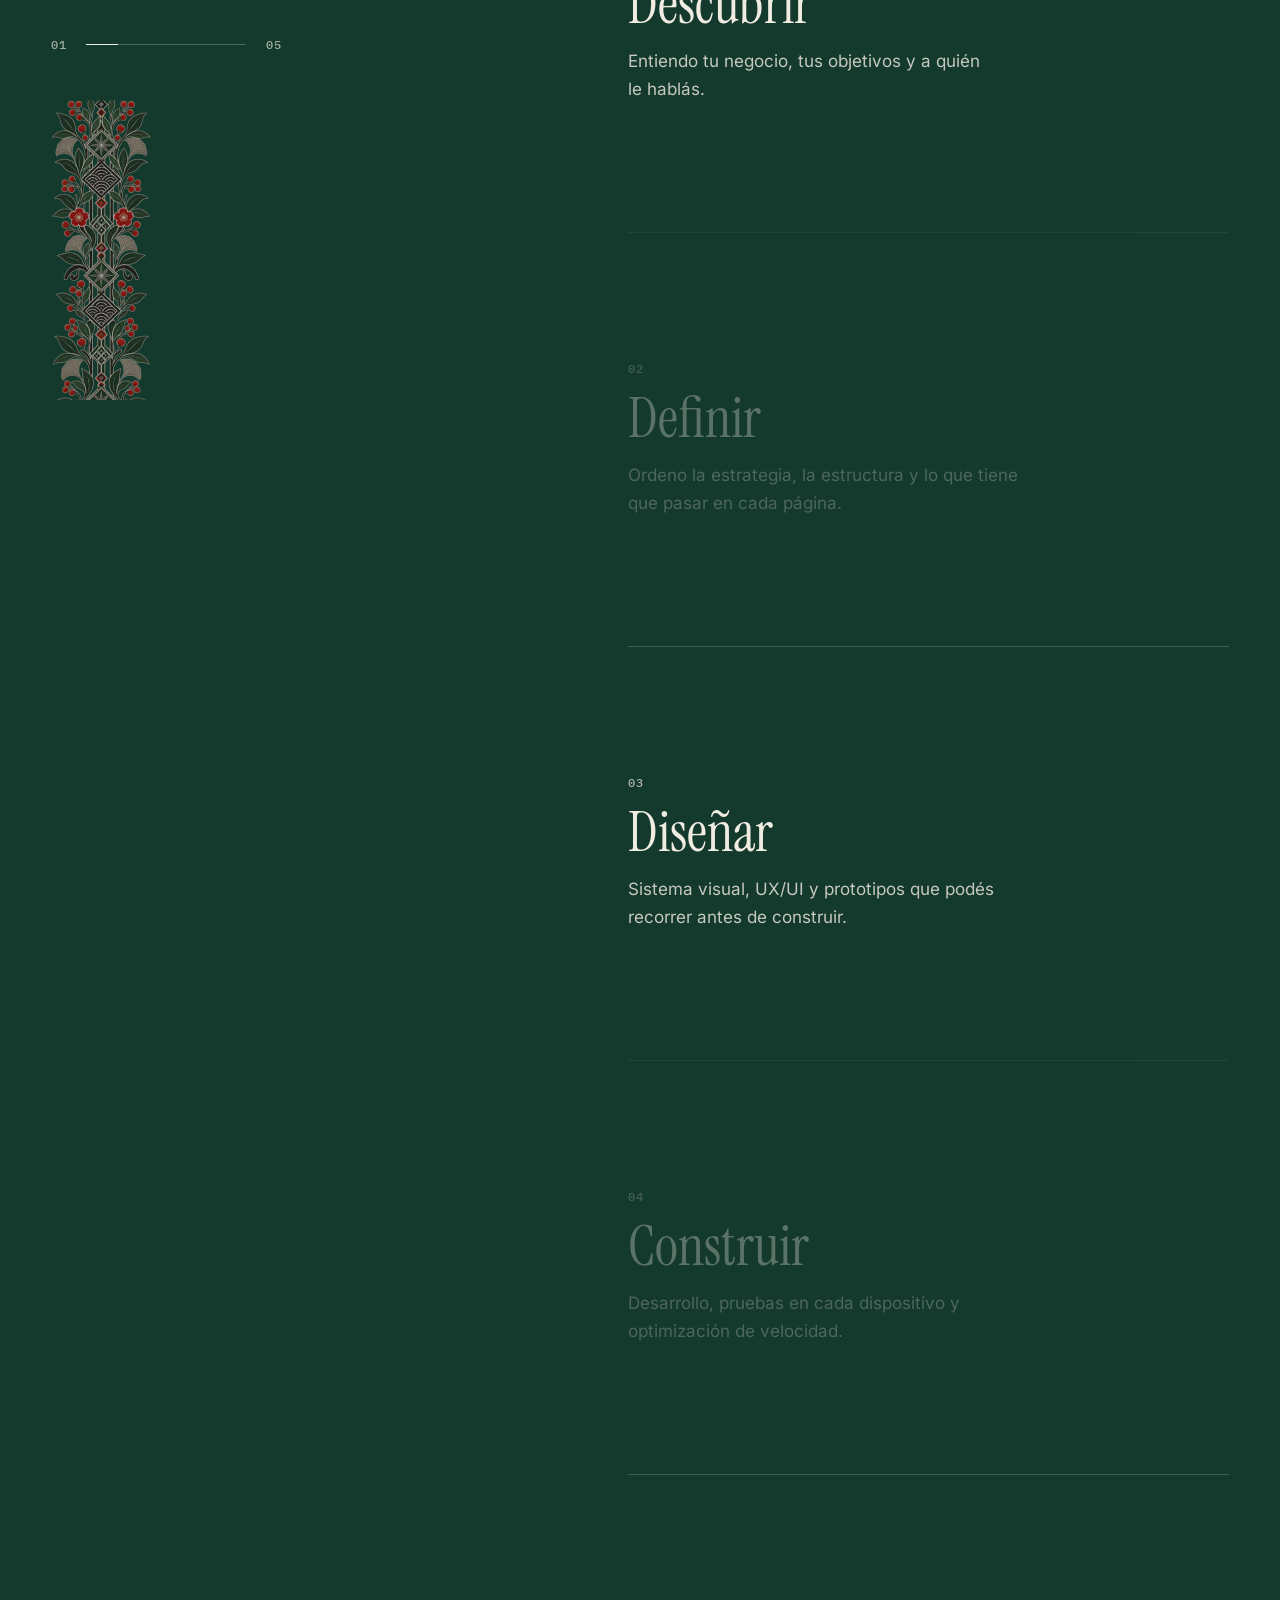
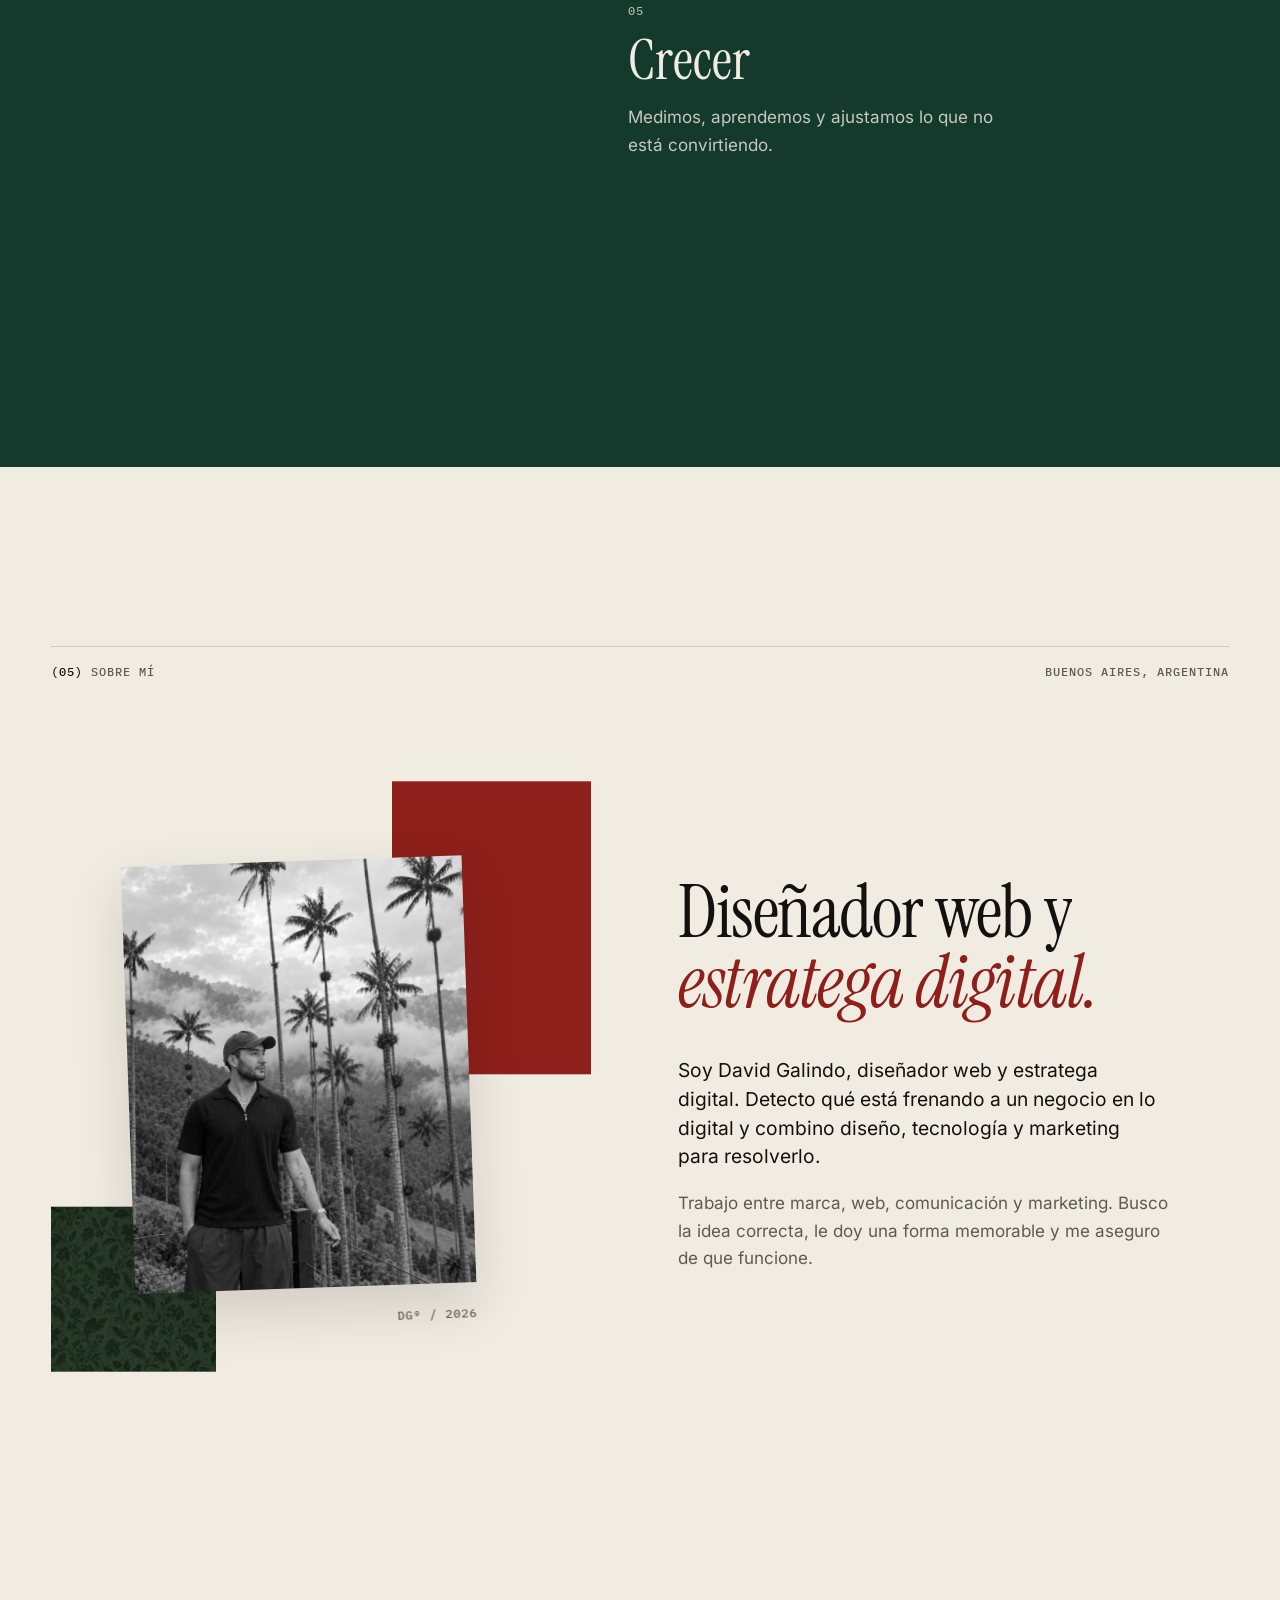
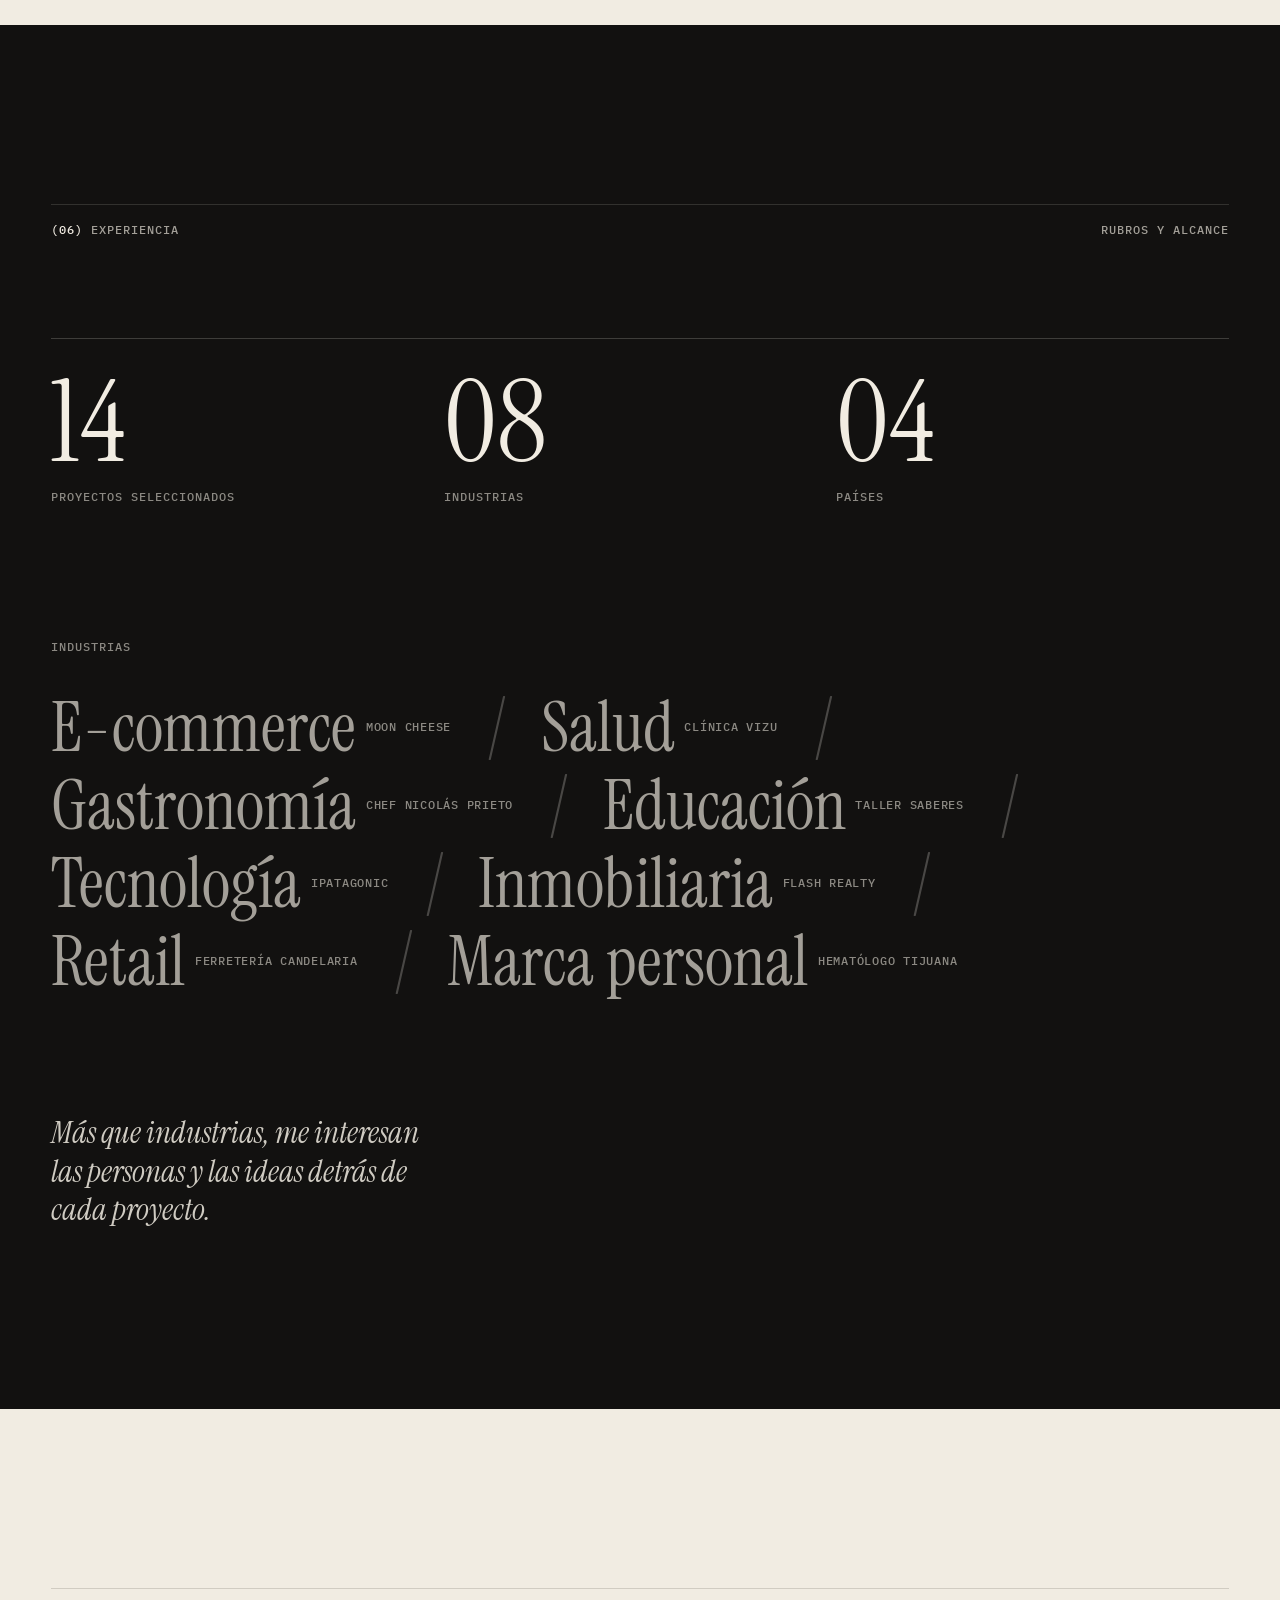
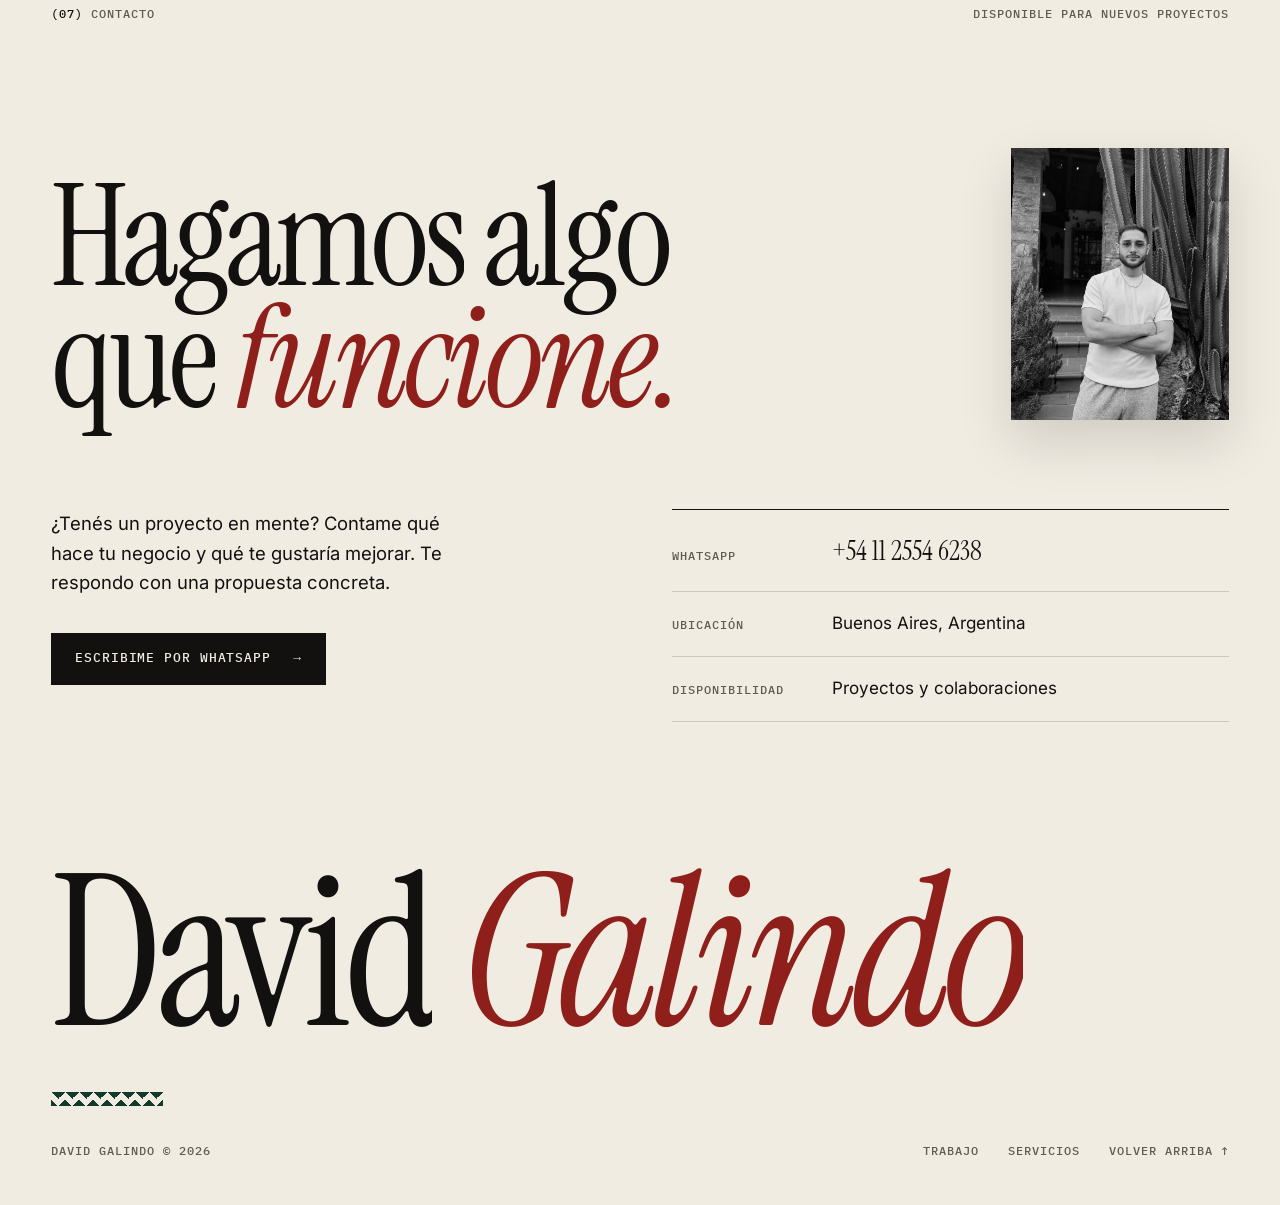
==== commit 2d7805e5: "Capa editorial de animación y ornamento de Proceso - Nombre del hero letra por letra con máscara; ti" ====
--- a/index.html
+++ b/index.html
@@ -195,7 +195,7 @@
 .services-head p{color:var(--muted);max-width:38ch}
 .feature{display:grid;grid-template-columns:5fr 6fr;gap:clamp(2rem,5vw,5rem);align-items:center;border:var(--rule);background:var(--paper);padding:clamp(1.6rem,3.4vw,3.4rem);box-shadow:12px 12px 0 var(--green)}
 .feature .media{aspect-ratio:auto;background:none;overflow:visible}
-.feature .media img{height:auto;object-fit:contain;filter:drop-shadow(0 24px 40px rgba(18,17,16,.16))}
+.feature .media img{height:auto;object-fit:contain;filter:drop-shadow(0 24px 40px rgba(18,17,16,.16));transform:translate3d(0,var(--dy,0),0)}
 .feature-tag{display:flex;flex-wrap:wrap;gap:.6rem 1.6rem;align-items:center;color:var(--muted)}
 .feature-tag b{font-weight:500;color:var(--paper);background:var(--green);padding:.45rem .65rem}
 .feature h3{font-size:clamp(2.6rem,4.4vw,4.8rem);line-height:.95;letter-spacing:-.015em;margin-top:1.6rem}
@@ -233,7 +233,6 @@
 .step{min-height:46vh;display:flex;flex-direction:column;justify-content:center;border-top:1px solid rgba(241,236,226,.2);opacity:.32;transition:opacity .5s var(--ease)}
 .step.active{opacity:1}
 .step .num{color:#f1ece2b3}
-.process-guard{width:112px;margin-top:3rem;color:var(--red)}
 .step h3{font-size:clamp(2.6rem,4.4vw,4.4rem);line-height:1;margin-top:1rem}
 .step p{color:#f1ece2cc;max-width:36ch;margin-top:1rem}
 
@@ -242,9 +241,9 @@
 .about-grid{display:grid;grid-template-columns:1fr 1fr;gap:6vw;align-items:center;margin-top:clamp(4rem,8vw,7rem)}
 .collage{position:relative;height:clamp(460px,52vw,680px)}
 .collage>*{position:absolute}
-.col-pattern{left:0;bottom:4%;width:30%;aspect-ratio:1;background:url("./texturas/damasco-verde.jpg") center/cover}
-.col-red{right:2%;top:0;width:36%;height:44%;background:var(--red)}
-.col-photo{left:14%;top:6%;width:62%;margin:0;box-shadow:var(--soft);transform:rotate(-2deg);background:var(--paper)}
+.col-pattern{left:0;bottom:4%;width:30%;aspect-ratio:1;background:url("./texturas/damasco-verde.jpg") center/cover;transform:translate3d(0,var(--dy,0),0)}
+.col-red{right:2%;top:0;width:36%;height:44%;background:var(--red);transform:translate3d(0,var(--dy,0),0)}
+.col-photo{left:14%;top:6%;width:62%;margin:0;box-shadow:var(--soft);transform:translate3d(0,var(--dy,0),0) rotate(-2deg);background:var(--paper)}
 .col-photo img{aspect-ratio:4/5;object-fit:cover;object-position:50% 30%}
 .col-photo figcaption{position:absolute;right:0;bottom:-2.4rem;color:var(--muted)}
 .about-copy h2{font-size:clamp(3.2rem,5.8vw,6.2rem);line-height:.94;letter-spacing:-.02em}
@@ -278,7 +277,7 @@
 .contact{padding:var(--section) 0 0}
 .contact-head{display:grid;grid-template-columns:1fr auto;gap:4vw;align-items:end;margin-top:clamp(5rem,10vw,9rem)}
 .contact h2{font-size:clamp(4.4rem,11vw,11.6rem);line-height:.86;letter-spacing:-.03em}
-.contact-portrait{width:clamp(160px,17vw,250px);margin:0;transform:rotate(2deg);box-shadow:var(--soft)}
+.contact-portrait{width:clamp(160px,17vw,250px);margin:0;transform:translate3d(0,var(--dy,0),0) rotate(2deg);box-shadow:var(--soft)}
 .contact-portrait img{aspect-ratio:4/5;object-fit:cover;object-position:50% 25%}
 .contact h2 em{color:var(--red)}
 .contact-grid{display:grid;grid-template-columns:1fr 1fr;gap:5vw;margin-top:clamp(4rem,7vw,6rem);align-items:start}
@@ -300,13 +299,40 @@
 .cursor.show{opacity:1;transform:scale(1)}
 
 /* hero: coreografía de entrada */
-.js .hero .mask>span{transform:translateY(105%);animation:rise 1.1s var(--ease) forwards}
-.js .hero .mask:nth-child(2)>span{animation-delay:.1s}
+.js .hero .mask .ch{transform:translateY(112%);animation:rise 1.1s var(--ease) forwards;animation-delay:calc(var(--l) * 110ms + var(--c) * 38ms)}
 .js .hero .seq{opacity:0;transform:translateY(12px);animation:fade .7s var(--ease) forwards;animation-delay:calc(.55s + var(--i) * 90ms)}
 .js .hero-visual{opacity:0;animation:fadeOnly 1.2s var(--ease) .35s forwards}
 @keyframes rise{to{transform:none}}
 @keyframes fade{to{opacity:1;transform:none}}
 @keyframes fadeOnly{to{opacity:1}}
+
+/* ---------- capa editorial: progreso, texto vertical, cinta, titulares por palabra ---------- */
+.progress{position:fixed;left:0;right:0;top:0;height:2px;z-index:120;background:var(--red);transform:scaleX(0);transform-origin:left;pointer-events:none}
+.vtext{position:absolute;right:calc(var(--gutter) * .3);top:50%;writing-mode:vertical-rl;transform:translateY(-50%);color:var(--muted);letter-spacing:.22em;white-space:nowrap}
+h1 .ch{display:inline-block}
+.hero-shot figcaption{position:absolute;right:0;top:-1.9rem;color:var(--muted)}
+.marquee{overflow:hidden;white-space:nowrap;border-top:var(--hair);border-bottom:var(--hair);padding:1.5rem 0}
+.marquee-track{display:inline-flex;align-items:center;gap:2.6rem;padding-right:2.6rem;animation:marq 60s linear infinite;will-change:transform}
+.marquee-track span{font:italic 400 clamp(1.8rem,3.2vw,3.2rem)/1 var(--serif)}
+.marquee-track i{width:7px;height:7px;background:var(--red);flex:none}
+@media (hover:hover) and (pointer:fine){.marquee:hover .marquee-track{animation-play-state:paused}}
+@keyframes marq{to{transform:translateX(-50%)}}
+.w{display:inline-block;overflow:hidden;vertical-align:top;padding:.2em 0 .12em;margin:-.2em 0 -.12em}
+.wi{display:inline-block}
+.js [data-split] .wi{transform:translateY(108%);transition:transform 1.05s var(--ease);transition-delay:calc(var(--wi) * 45ms)}
+.js [data-split].in .wi{transform:none}
+.sec-top{border-top:0;position:relative}
+.sec-top:before{content:"";position:absolute;left:0;right:0;top:0;height:1px;background:currentColor;opacity:.22;transform-origin:left}
+.js .sec-top:before{transform:scaleX(0);transition:transform 1.4s var(--ease-io)}
+.js .sec-top.in:before{transform:scaleX(1)}
+.numbers strong{font-variant-numeric:tabular-nums}
+.process-orn{width:112px;height:300px;margin-top:3rem;background:url("./texturas/ornamento-marfil.webp") top center/112px auto repeat-y}
+.js .process-orn{clip-path:inset(0 0 100% 0);transition:clip-path 2s var(--ease-io)}
+.js .process-orn.in{clip-path:inset(0 0 0 0)}
+.signature{font:400 clamp(4.4rem,16.5vw,18.5rem)/.82 var(--serif);letter-spacing:-.035em;white-space:nowrap;overflow:hidden;padding:.08em 0 .02em;margin:0 0 clamp(2rem,4vw,3rem)}
+.signature em{color:var(--red)}
+.clock{font-variant-numeric:tabular-nums}
+@media (hover:hover) and (pointer:fine){.project:hover .project-head h3{font-style:italic}}
 
 @media (max-width:1000px){
   .svc{grid-template-columns:3rem 1fr 48px}
@@ -318,6 +344,7 @@
   .header-in{grid-template-columns:1fr auto}
   .status{display:none}
   .menu-btn{display:block}
+  .vtext{display:none}
   .nav{position:fixed;top:72px;left:0;right:0;flex-direction:column;gap:0;background:var(--paper);padding:1rem var(--gutter) 2.4rem;border-bottom:var(--hair);opacity:0;pointer-events:none;transform:translateY(-6px);transition:opacity .25s var(--ease),transform .25s var(--ease)}
   .nav a{font:400 2.2rem/1.1 var(--serif);text-transform:none;letter-spacing:0;border-bottom:var(--hair);padding:.6rem 0}
   .nav a:after{display:none}
@@ -349,6 +376,11 @@
   .contact-portrait{width:180px;justify-self:end}
 }
 @media (prefers-reduced-motion:reduce){
+  .js .hero .mask .ch,.js [data-split] .wi{animation:none;transform:none;transition:none}
+  .marquee-track{animation:none}
+  .js .sec-top:before{transform:none;transition:none}
+  .js .process-orn{clip-path:none;opacity:0;transition:opacity .4s ease}
+  .js .process-orn.in{opacity:1}
   html{scroll-behavior:auto}
   .js .hero .mask>span,.js .hero .seq,.js .hero-visual{animation:fadeOnly .4s ease forwards;transform:none}
   .js .reveal{transform:none;transition:opacity .4s ease}
@@ -363,6 +395,7 @@
 <body>
 <script>document.documentElement.classList.add('js')</script>
 <a class="skip" href="#main">Saltar al contenido</a>
+<div class="progress" id="progress" aria-hidden="true"></div>
 <div class="cursor" id="cursor" aria-hidden="true">VER ↗</div>
 <div class="preview" id="preview" aria-hidden="true"><img alt="" src="[data-uri]"></div>
 
@@ -384,7 +417,7 @@
   <div class="wrap">
     <div class="hero-copy">
       <p class="label seq" style="--i:0"><b>(00)</b> Portfolio — 2026</p>
-      <h1><span class="mask"><span>David</span></span><span class="mask"><span>Galindo</span></span></h1>
+      <h1 aria-label="David Galindo"><span class="mask" aria-hidden="true"><span><span class="ch" style="--l:0;--c:0">D</span><span class="ch" style="--l:0;--c:1">a</span><span class="ch" style="--l:0;--c:2">v</span><span class="ch" style="--l:0;--c:3">i</span><span class="ch" style="--l:0;--c:4">d</span></span></span><span class="mask" aria-hidden="true"><span><span class="ch" style="--l:1;--c:0">G</span><span class="ch" style="--l:1;--c:1">a</span><span class="ch" style="--l:1;--c:2">l</span><span class="ch" style="--l:1;--c:3">i</span><span class="ch" style="--l:1;--c:4">n</span><span class="ch" style="--l:1;--c:5">d</span><span class="ch" style="--l:1;--c:6">o</span></span></span></h1>
       <p class="hero-role meta seq" style="--i:1">Diseñador web / Estratega digital</p>
       <p class="hero-text seq" style="--i:2">Diseño sitios web que comunican mejor, generan confianza y <em>convierten visitas en clientes.</em></p>
       <div class="hero-actions seq" style="--i:3">
@@ -398,22 +431,26 @@
         <figure class="hero-shot" style="margin:0">
           <div class="chrome"><i></i><i></i><i></i></div>
           <div class="media"><img src="./projects/moon-cheese.jpg" alt="" fetchpriority="high" style="height:100%;object-fit:cover;object-position:top"></div>
+          <figcaption class="meta">Fig. 00 — Moon Cheese</figcaption>
         </figure>
         <div class="hero-sun"></div>
         <div class="hero-line"></div>
       </div>
       <div class="hero-guard guard"></div>
     </div>
-    <div class="hero-foot meta seq" style="--i:4"><a href="#trabajo"><span aria-hidden="true">↓</span> Trabajo seleccionado</a><span>Buenos Aires — Latam y EE.UU.</span></div>
+    <div class="hero-foot meta seq" style="--i:4"><a href="#trabajo"><span aria-hidden="true">↓</span> Trabajo seleccionado</a><span>Buenos Aires <span class="clock" id="clock">—</span> · Latam y EE.UU.</span></div>
+    <span class="vtext meta" aria-hidden="true">Portfolio — 2026 — Diseño web — Buenos Aires</span>
   </div>
 </section>
+
+<div class="marquee" aria-hidden="true"><div class="marquee-track"><span>Moon Cheese</span><i></i><span>Clínica Vizu</span><i></i><span>OLIPOP</span><i></i><span>Chef Nicolás Prieto</span><i></i><span>Voltra</span><i></i><span>Casa en Orden</span><i></i><span>Magic Spoon</span><i></i><span>iPatagonic</span><i></i><span>Flash Realty</span><i></i><span>Ferretería Candelaria</span><i></i><span>Hematólogo Tijuana</span><i></i><span>Mundo Tesis</span><i></i><span>Astroterapéutica</span><i></i><span>Taller Saberes</span><i></i><span>Moon Cheese</span><i></i><span>Clínica Vizu</span><i></i><span>OLIPOP</span><i></i><span>Chef Nicolás Prieto</span><i></i><span>Voltra</span><i></i><span>Casa en Orden</span><i></i><span>Magic Spoon</span><i></i><span>iPatagonic</span><i></i><span>Flash Realty</span><i></i><span>Ferretería Candelaria</span><i></i><span>Hematólogo Tijuana</span><i></i><span>Mundo Tesis</span><i></i><span>Astroterapéutica</span><i></i><span>Taller Saberes</span><i></i></div></div>
 
 <!-- TRABAJO · oscuro -->
 <section class="work on-dark" id="trabajo">
   <div class="wrap">
     <div class="sec-top label"><span><b>(01)</b> Trabajo seleccionado</span><span>06 / 14</span></div>
     <div class="work-title">
-      <h2 class="reveal">Trabajo <em>seleccionado.</em></h2>
+      <h2 data-split>Trabajo <em>seleccionado.</em></h2>
       <p class="reveal" style="--i:1">Sitios, tiendas y sistemas visuales donde la marca y la conversión se diseñan juntas.</p>
     </div>
     <div class="projects">
@@ -463,20 +500,20 @@
     <details class="all-projects">
       <summary><span>Ver los 14 proyectos</span><span class="meta">Índice <b aria-hidden="true">→</b></span></summary>
       <div class="index">
-        <a class="index-row" href="https://mooncheese.com/" target="_blank" rel="noreferrer"><span class="num">01</span><strong>Moon Cheese</strong><span class="meta">E-commerce · Food</span><span class="meta">Shopify / Dirección visual</span><span aria-hidden="true">↗</span></a>
-        <a class="index-row" href="https://clinicavizu.com/" target="_blank" rel="noreferrer"><span class="num">02</span><strong>Clínica Vizu</strong><span class="meta">Salud · Servicios</span><span class="meta">UX estratégico / Video hero</span><span aria-hidden="true">↗</span></a>
-        <a class="index-row" href="https://drinkolipop.com/" target="_blank" rel="noreferrer"><span class="num">03</span><strong>OLIPOP</strong><span class="meta">E-commerce · Beverage</span><span class="meta">E-commerce / Storytelling</span><span aria-hidden="true">↗</span></a>
-        <a class="index-row" href="https://chefnicolasprieto.com/" target="_blank" rel="noreferrer"><span class="num">04</span><strong>Chef Nicolás Prieto</strong><span class="meta">Educación · Gastronomía</span><span class="meta">Arquitectura UX / Cursos</span><span aria-hidden="true">↗</span></a>
-        <a class="index-row" href="https://voltra.com.ar/" target="_blank" rel="noreferrer"><span class="num">05</span><strong>Voltra</strong><span class="meta">E-commerce · Retail</span><span class="meta">Catálogo / Promociones</span><span aria-hidden="true">↗</span></a>
-        <a class="index-row" href="https://casaenorden.shop" target="_blank" rel="noreferrer"><span class="num">06</span><strong>Casa en Orden</strong><span class="meta">E-commerce · Hogar</span><span class="meta">Tienda online / Campañas</span><span aria-hidden="true">↗</span></a>
-        <a class="index-row" href="https://magicspoon.com/" target="_blank" rel="noreferrer"><span class="num">07</span><strong>Magic Spoon</strong><span class="meta">E-commerce · Food</span><span class="meta">D2C / Suscripción</span><span aria-hidden="true">↗</span></a>
-        <a class="index-row" href="https://ipatagonic.com/" target="_blank" rel="noreferrer"><span class="num">08</span><strong>iPatagonic</strong><span class="meta">Corporativo · Tecnología</span><span class="meta">Bilingüe / Servicios B2B</span><span aria-hidden="true">↗</span></a>
-        <a class="index-row" href="https://nivaxel.site/flash/" target="_blank" rel="noreferrer"><span class="num">09</span><strong>Flash Realty</strong><span class="meta">Inmobiliaria · Leads</span><span class="meta">Landing page / Generación de leads</span><span aria-hidden="true">↗</span></a>
-        <a class="index-row" href="https://nivaxel.site/ferreteriacandelaria/" target="_blank" rel="noreferrer"><span class="num">10</span><strong>Ferretería Candelaria</strong><span class="meta">Retail · Construcción</span><span class="meta">Catálogo / Cotizador</span><span aria-hidden="true">↗</span></a>
-        <a class="index-row" href="https://hematologotijuana.com/" target="_blank" rel="noreferrer"><span class="num">11</span><strong>Hematólogo Tijuana</strong><span class="meta">Salud · Marca personal</span><span class="meta">Marca personal / Contenido médico</span><span aria-hidden="true">↗</span></a>
-        <a class="index-row" href="https://mundotesis.pe/" target="_blank" rel="noreferrer"><span class="num">12</span><strong>Mundo Tesis</strong><span class="meta">Educación · Comunidad</span><span class="meta">Plataforma educativa / Cursos</span><span aria-hidden="true">↗</span></a>
-        <a class="index-row" href="https://www.astroterapeutica.com/" target="_blank" rel="noreferrer"><span class="num">13</span><strong>Astroterapéutica</strong><span class="meta">Educación · Wellness</span><span class="meta">Academia online / Cursos</span><span aria-hidden="true">↗</span></a>
-        <a class="index-row" href="https://www.tallersaberes.com/" target="_blank" rel="noreferrer"><span class="num">14</span><strong>Taller Saberes</strong><span class="meta">Educación · Institucional</span><span class="meta">Sitio institucional / Servicios</span><span aria-hidden="true">↗</span></a>
+        <a class="index-row" data-img="./projects/moon-cheese.jpg" href="https://mooncheese.com/" target="_blank" rel="noreferrer"><span class="num">01</span><strong>Moon Cheese</strong><span class="meta">E-commerce · Food</span><span class="meta">Shopify / Dirección visual</span><span aria-hidden="true">↗</span></a>
+        <a class="index-row" data-img="./projects/clinica-vizu.jpg" href="https://clinicavizu.com/" target="_blank" rel="noreferrer"><span class="num">02</span><strong>Clínica Vizu</strong><span class="meta">Salud · Servicios</span><span class="meta">UX estratégico / Video hero</span><span aria-hidden="true">↗</span></a>
+        <a class="index-row" data-img="./projects/olipop.jpg" href="https://drinkolipop.com/" target="_blank" rel="noreferrer"><span class="num">03</span><strong>OLIPOP</strong><span class="meta">E-commerce · Beverage</span><span class="meta">E-commerce / Storytelling</span><span aria-hidden="true">↗</span></a>
+        <a class="index-row" data-img="./projects/chef-nicolas-prieto.jpg" href="https://chefnicolasprieto.com/" target="_blank" rel="noreferrer"><span class="num">04</span><strong>Chef Nicolás Prieto</strong><span class="meta">Educación · Gastronomía</span><span class="meta">Arquitectura UX / Cursos</span><span aria-hidden="true">↗</span></a>
+        <a class="index-row" data-img="./projects/voltra.jpg" href="https://voltra.com.ar/" target="_blank" rel="noreferrer"><span class="num">05</span><strong>Voltra</strong><span class="meta">E-commerce · Retail</span><span class="meta">Catálogo / Promociones</span><span aria-hidden="true">↗</span></a>
+        <a class="index-row" data-img="./projects/casa-en-orden.jpg" href="https://casaenorden.shop" target="_blank" rel="noreferrer"><span class="num">06</span><strong>Casa en Orden</strong><span class="meta">E-commerce · Hogar</span><span class="meta">Tienda online / Campañas</span><span aria-hidden="true">↗</span></a>
+        <a class="index-row" data-img="./projects/magic-spoon.jpg" href="https://magicspoon.com/" target="_blank" rel="noreferrer"><span class="num">07</span><strong>Magic Spoon</strong><span class="meta">E-commerce · Food</span><span class="meta">D2C / Suscripción</span><span aria-hidden="true">↗</span></a>
+        <a class="index-row" data-img="./projects/ipatagonic.jpg" href="https://ipatagonic.com/" target="_blank" rel="noreferrer"><span class="num">08</span><strong>iPatagonic</strong><span class="meta">Corporativo · Tecnología</span><span class="meta">Bilingüe / Servicios B2B</span><span aria-hidden="true">↗</span></a>
+        <a class="index-row" data-img="./projects/nivaxel-flash.jpg" href="https://nivaxel.site/flash/" target="_blank" rel="noreferrer"><span class="num">09</span><strong>Flash Realty</strong><span class="meta">Inmobiliaria · Leads</span><span class="meta">Landing page / Generación de leads</span><span aria-hidden="true">↗</span></a>
+        <a class="index-row" data-img="./projects/ferreteria-candelaria.jpg" href="https://nivaxel.site/ferreteriacandelaria/" target="_blank" rel="noreferrer"><span class="num">10</span><strong>Ferretería Candelaria</strong><span class="meta">Retail · Construcción</span><span class="meta">Catálogo / Cotizador</span><span aria-hidden="true">↗</span></a>
+        <a class="index-row" data-img="./projects/hematologo-tijuana.jpg" href="https://hematologotijuana.com/" target="_blank" rel="noreferrer"><span class="num">11</span><strong>Hematólogo Tijuana</strong><span class="meta">Salud · Marca personal</span><span class="meta">Marca personal / Contenido médico</span><span aria-hidden="true">↗</span></a>
+        <a class="index-row" data-img="./projects/mundo-tesis.jpg" href="https://mundotesis.pe/" target="_blank" rel="noreferrer"><span class="num">12</span><strong>Mundo Tesis</strong><span class="meta">Educación · Comunidad</span><span class="meta">Plataforma educativa / Cursos</span><span aria-hidden="true">↗</span></a>
+        <a class="index-row" data-img="./projects/astroterapeutica.jpg" href="https://www.astroterapeutica.com/" target="_blank" rel="noreferrer"><span class="num">13</span><strong>Astroterapéutica</strong><span class="meta">Educación · Wellness</span><span class="meta">Academia online / Cursos</span><span aria-hidden="true">↗</span></a>
+        <a class="index-row" data-img="./projects/taller-saberes.jpg" href="https://www.tallersaberes.com/" target="_blank" rel="noreferrer"><span class="num">14</span><strong>Taller Saberes</strong><span class="meta">Educación · Institucional</span><span class="meta">Sitio institucional / Servicios</span><span aria-hidden="true">↗</span></a>
       </div>
     </details>
   </div>
@@ -486,7 +523,7 @@
 <section class="philosophy" id="enfoque">
   <div class="wrap">
     <div class="sec-top label"><span><b>(02)</b> Filosofía</span><span>Diseño con intención</span></div>
-    <h2 class="reveal">El diseño<br>no es<br><em>decoración.</em></h2>
+    <h2 data-split>El diseño<br>no es<br><em>decoración.</em></h2>
     <div class="philosophy-body">
       <p class="quote reveal">La forma importa. Pero lo que hace que una marca funcione es la intención detrás de cada decisión.</p>
       <div class="philosophy-text reveal" style="--i:1">
@@ -503,7 +540,7 @@
   <div class="wrap">
     <div class="sec-top label"><span><b>(03)</b> Servicios</span><span>09 servicios</span></div>
     <div class="services-head">
-      <h2 class="reveal">¿Qué necesita <em>tu negocio?</em></h2>
+      <h2 data-split>¿Qué necesita <em>tu negocio?</em></h2>
       <p class="reveal" style="--i:1">No vendo piezas sueltas: detecto el problema y combino diseño, tecnología y marketing para resolverlo.</p>
     </div>
     <article class="feature reveal" id="servicio-01">
@@ -592,9 +629,9 @@
     <div class="sec-top label"><span><b>(04)</b> Proceso</span><span>Cinco pasos</span></div>
     <div class="process-grid">
       <div class="process-side">
-        <h2>De la idea<br>al <em>impacto.</em></h2>
+        <h2 data-split>De la idea<br>al <em>impacto.</em></h2>
         <div class="process-count meta"><span id="stepNow">01</span><div class="process-bar"><i id="stepBar"></i></div><span>05</span></div>
-        <div class="process-guard guard" aria-hidden="true"></div>
+        <div class="process-orn" aria-hidden="true"></div>
       </div>
       <ol class="steps" id="steps">
         <li class="step active"><span class="num">01</span><h3>Descubrir</h3><p>Entiendo tu negocio, tus objetivos y a quién le hablás.</p></li>
@@ -613,12 +650,12 @@
     <div class="sec-top label"><span><b>(05)</b> Sobre mí</span><span>Buenos Aires, Argentina</span></div>
     <div class="about-grid">
       <div class="collage reveal" role="img" aria-label="Retrato de David Galindo en blanco y negro">
-        <div class="col-red"></div>
-        <div class="col-pattern"></div>
-        <figure class="col-photo"><img src="./retratos/david-palmeras-bn.jpg" width="1000" height="1250" loading="lazy" decoding="async" alt=""><figcaption class="meta">DG® / 2026</figcaption></figure>
+        <div class="col-red" data-depth=".14"></div>
+        <div class="col-pattern" data-depth="-.1"></div>
+        <figure class="col-photo" data-depth=".05"><img src="./retratos/david-palmeras-bn.jpg" width="1000" height="1250" loading="lazy" decoding="async" alt=""><figcaption class="meta">DG® / 2026</figcaption></figure>
       </div>
       <div class="about-copy">
-        <h2 class="reveal">Diseñador web y <em>estratega digital.</em></h2>
+        <h2 data-split>Diseñador web y <em>estratega digital.</em></h2>
         <p class="lead reveal" style="--i:1">Soy David Galindo, diseñador web y estratega digital. Detecto qué está frenando a un negocio en lo digital y combino diseño, tecnología y marketing para resolverlo.</p>
         <p class="more reveal" style="--i:2">Trabajo entre marca, web, comunicación y marketing. Busco la idea correcta, le doy una forma memorable y me aseguro de que funcione.</p>
         <a class="link reveal" style="--i:3" href="#contacto">Trabajemos juntos <span>→</span></a>
@@ -632,9 +669,9 @@
   <div class="wrap">
     <div class="sec-top label"><span><b>(06)</b> Experiencia</span><span>Rubros y alcance</span></div>
     <div class="numbers">
-      <div class="reveal"><strong>14</strong><span class="meta">Proyectos seleccionados</span></div>
-      <div class="reveal" style="--i:1"><strong>08</strong><span class="meta">Industrias</span></div>
-      <div class="reveal" style="--i:2"><strong>04</strong><span class="meta">Países</span></div>
+      <div class="reveal"><strong data-n="14">14</strong><span class="meta">Proyectos seleccionados</span></div>
+      <div class="reveal" style="--i:1"><strong data-n="8">08</strong><span class="meta">Industrias</span></div>
+      <div class="reveal" style="--i:2"><strong data-n="4">04</strong><span class="meta">Países</span></div>
     </div>
     <div class="industries">
       <span class="meta">Industrias</span>
@@ -658,8 +695,8 @@
   <div class="wrap">
     <div class="sec-top label"><span><b>(07)</b> Contacto</span><span>Disponible para nuevos proyectos</span></div>
     <div class="contact-head">
-      <h2 class="reveal">Hagamos algo<br>que <em>funcione.</em></h2>
-      <figure class="contact-portrait reveal" style="--i:1"><img src="./retratos/david-cactus-bn.jpg" width="800" height="1000" loading="lazy" decoding="async" alt="Retrato de David Galindo en blanco y negro"></figure>
+      <h2 data-split>Hagamos algo<br>que <em>funcione.</em></h2>
+      <figure class="contact-portrait reveal" style="--i:1" data-depth=".08"><img src="./retratos/david-cactus-bn.jpg" width="800" height="1000" loading="lazy" decoding="async" alt="Retrato de David Galindo en blanco y negro"></figure>
     </div>
     <div class="contact-grid">
       <div class="reveal">
@@ -674,7 +711,7 @@
     </div>
   </div>
   <footer>
-    <div class="wrap"><div class="footer-guard guard" aria-hidden="true"></div></div>
+    <div class="wrap"><p class="signature" data-split aria-hidden="true">David <em>Galindo</em></p><div class="footer-guard guard" aria-hidden="true"></div></div>
     <div class="wrap footer-in meta">
       <span>David Galindo © <span id="year">2026</span></span>
       <nav aria-label="Pie de página"><a href="#trabajo">Trabajo</a><a href="#servicios">Servicios</a><a href="#top">Volver arriba ↑</a></nav>
@@ -697,7 +734,42 @@
   var io = new IntersectionObserver(function(entries){
     entries.forEach(function(e){ if (e.isIntersecting){ e.target.classList.add('in'); io.unobserve(e.target); } });
   }, { rootMargin: '0px 0px -10% 0px' });
-  document.querySelectorAll('.reveal, .reveal-media').forEach(function(el){ io.observe(el); });
+  // titulares: se parten en palabras (respetando <em> y <br>) para subir con máscara
+  var wi = 0;
+  function split(node){
+    [].slice.call(node.childNodes).forEach(function(ch){
+      if (ch.nodeType === 3){
+        var parts = ch.textContent.split(/(\s+)/), frag = document.createDocumentFragment();
+        parts.forEach(function(t){
+          if (!t) return;
+          if (/^\s+$/.test(t)){ frag.appendChild(document.createTextNode(' ')); return; }
+          var w = document.createElement('span'), i = document.createElement('span');
+          w.className = 'w'; i.className = 'wi'; i.style.setProperty('--wi', wi++); i.textContent = t;
+          w.appendChild(i); frag.appendChild(w);
+        });
+        node.replaceChild(frag, ch);
+      } else if (ch.nodeType === 1 && ch.tagName !== 'BR'){ split(ch); }
+    });
+  }
+  document.querySelectorAll('[data-split]').forEach(function(el){ wi = 0; split(el); });
+  document.querySelectorAll('.reveal, .reveal-media, [data-split], .sec-top, .process-orn').forEach(function(el){ io.observe(el); });
+
+  // cifras que cuentan desde 0 (una sola vez)
+  var counted = false, numsBox = document.querySelector('.numbers');
+  if (numsBox) new IntersectionObserver(function(es, obs){
+    if (!es[0].isIntersecting || counted) return; counted = true; obs.disconnect();
+    if (reduced) return;
+    numsBox.querySelectorAll('[data-n]').forEach(function(el){
+      var end = +el.getAttribute('data-n'), t0 = performance.now(), dur = 1300;
+      (function tick(t){ var k = Math.min(1, (t - t0) / dur), e = 1 - Math.pow(1 - k, 3);
+        el.textContent = String(Math.round(end * e)).padStart(2, '0'); if (k < 1) requestAnimationFrame(tick); })(t0);
+    });
+  }, { threshold: .4 }).observe(numsBox);
+
+  // reloj de Buenos Aires
+  var clock = document.getElementById('clock');
+  function tickClock(){ try { clock.textContent = new Date().toLocaleTimeString('es-AR', { timeZone: 'America/Argentina/Buenos_Aires', hour: '2-digit', minute: '2-digit', hour12: false }); } catch (e) {} }
+  if (clock){ tickClock(); setInterval(tickClock, 20000); }
 
   // nav activo
   var links = {};
@@ -712,11 +784,21 @@
   var par = [].slice.call(document.querySelectorAll('[data-parallax] .media-in'));
   var steps = [].slice.call(document.querySelectorAll('.step'));
   var stepNow = document.getElementById('stepNow'), stepBar = document.getElementById('stepBar');
+  var depth = [].slice.call(document.querySelectorAll('[data-depth], .feature .media img'));
+  var progress = document.getElementById('progress');
   var ticking = false;
   function frame(){
     ticking = false;
     onScrollHeader();
     var vh = innerHeight;
+    var max = document.documentElement.scrollHeight - vh;
+    progress.style.transform = 'scaleX(' + (max > 0 ? Math.min(1, scrollY / max) : 0).toFixed(4) + ')';
+    if (!reduced) depth.forEach(function(el){
+      var r = el.getBoundingClientRect();
+      if (r.bottom < -200 || r.top > vh + 200) return;
+      var k = parseFloat(el.getAttribute('data-depth') || '.05');
+      el.style.setProperty('--dy', ((r.top + r.height / 2 - vh / 2) * -k).toFixed(1) + 'px');
+    });
     if (!reduced) par.forEach(function(el){
       var r = el.parentNode.getBoundingClientRect();
       if (r.bottom < 0 || r.top > vh) return;
@@ -764,7 +846,7 @@
       a.addEventListener('mouseenter', function(){ cursor.classList.add('show'); });
       a.addEventListener('mouseleave', function(){ cursor.classList.remove('show'); });
     });
-    document.querySelectorAll('.industry, .svc[data-img]').forEach(function(li){
+    document.querySelectorAll('.industry, .svc[data-img], .index-row[data-img]').forEach(function(li){
       li.addEventListener('mouseenter', function(){ pimg.src = li.getAttribute('data-img'); preview.classList.toggle('mock', li.classList.contains('svc')); preview.classList.add('show'); });
       li.addEventListener('mouseleave', function(){ preview.classList.remove('show'); });
     });
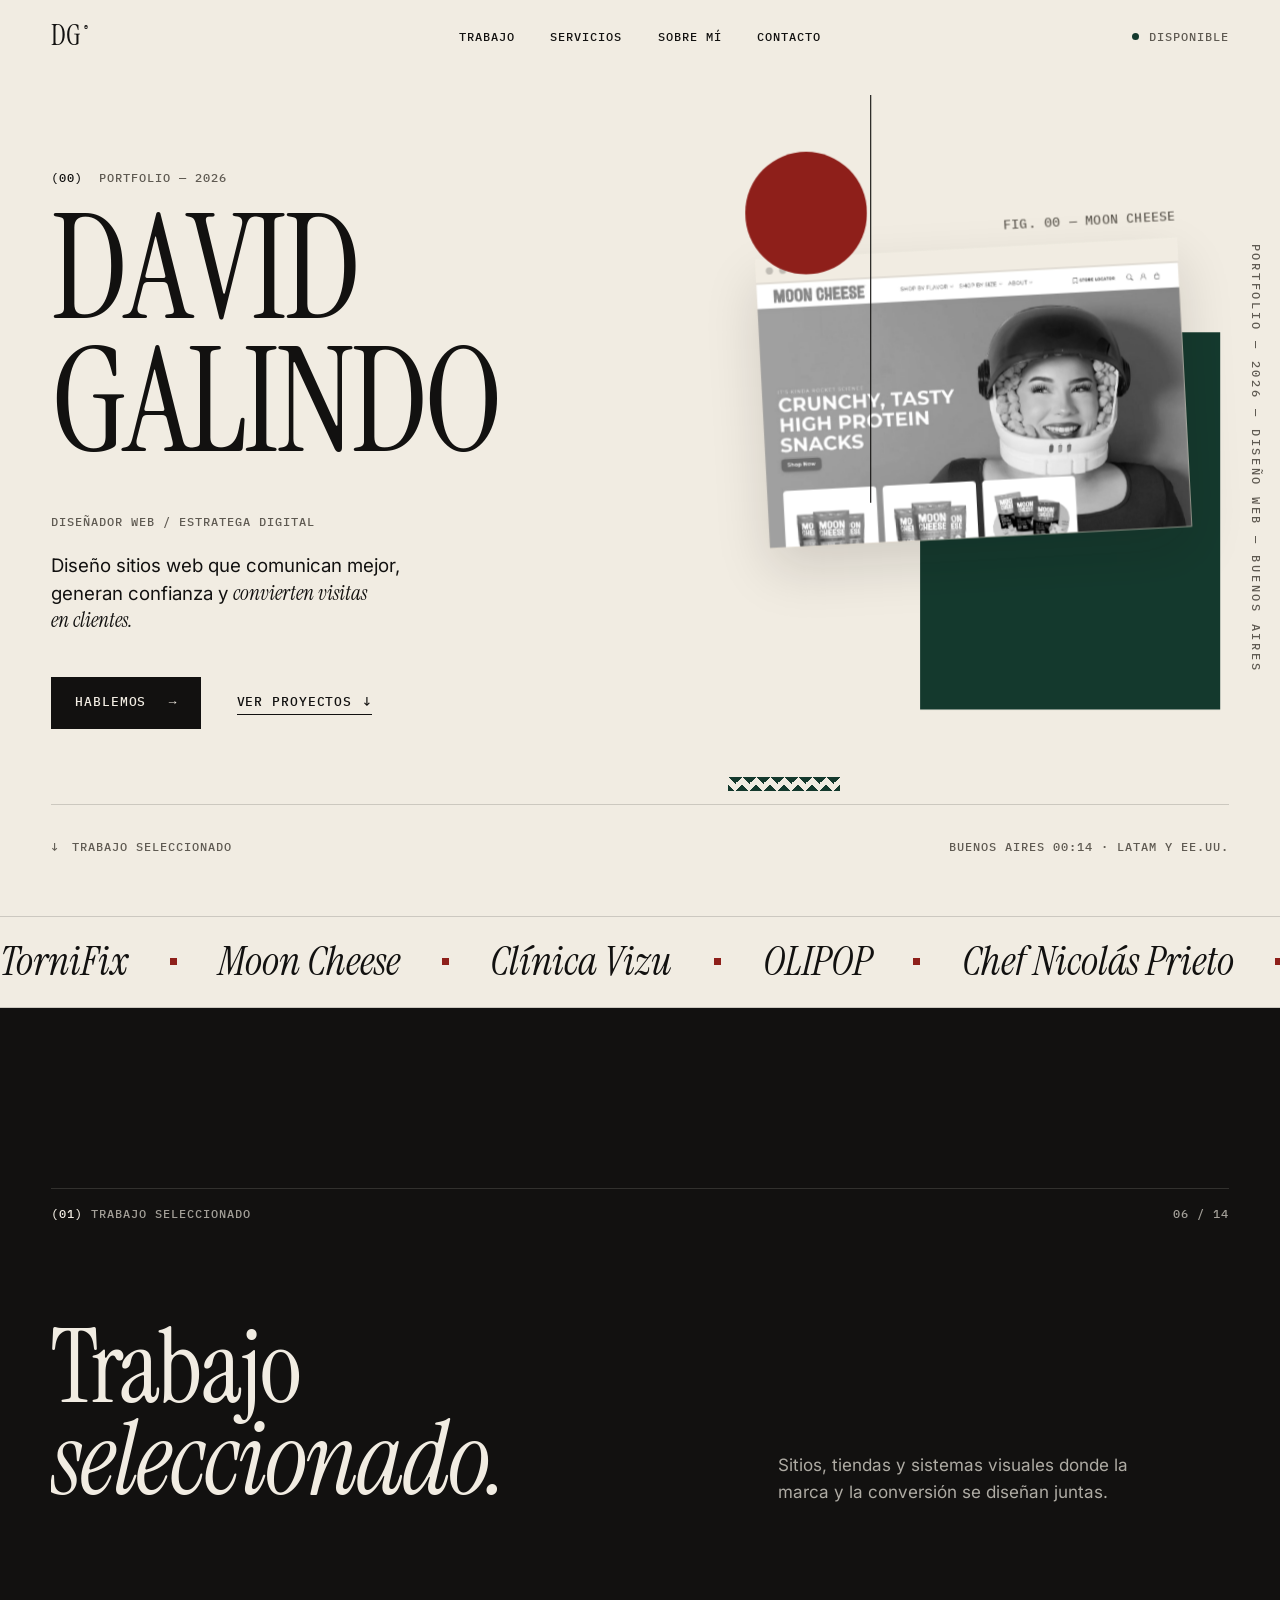
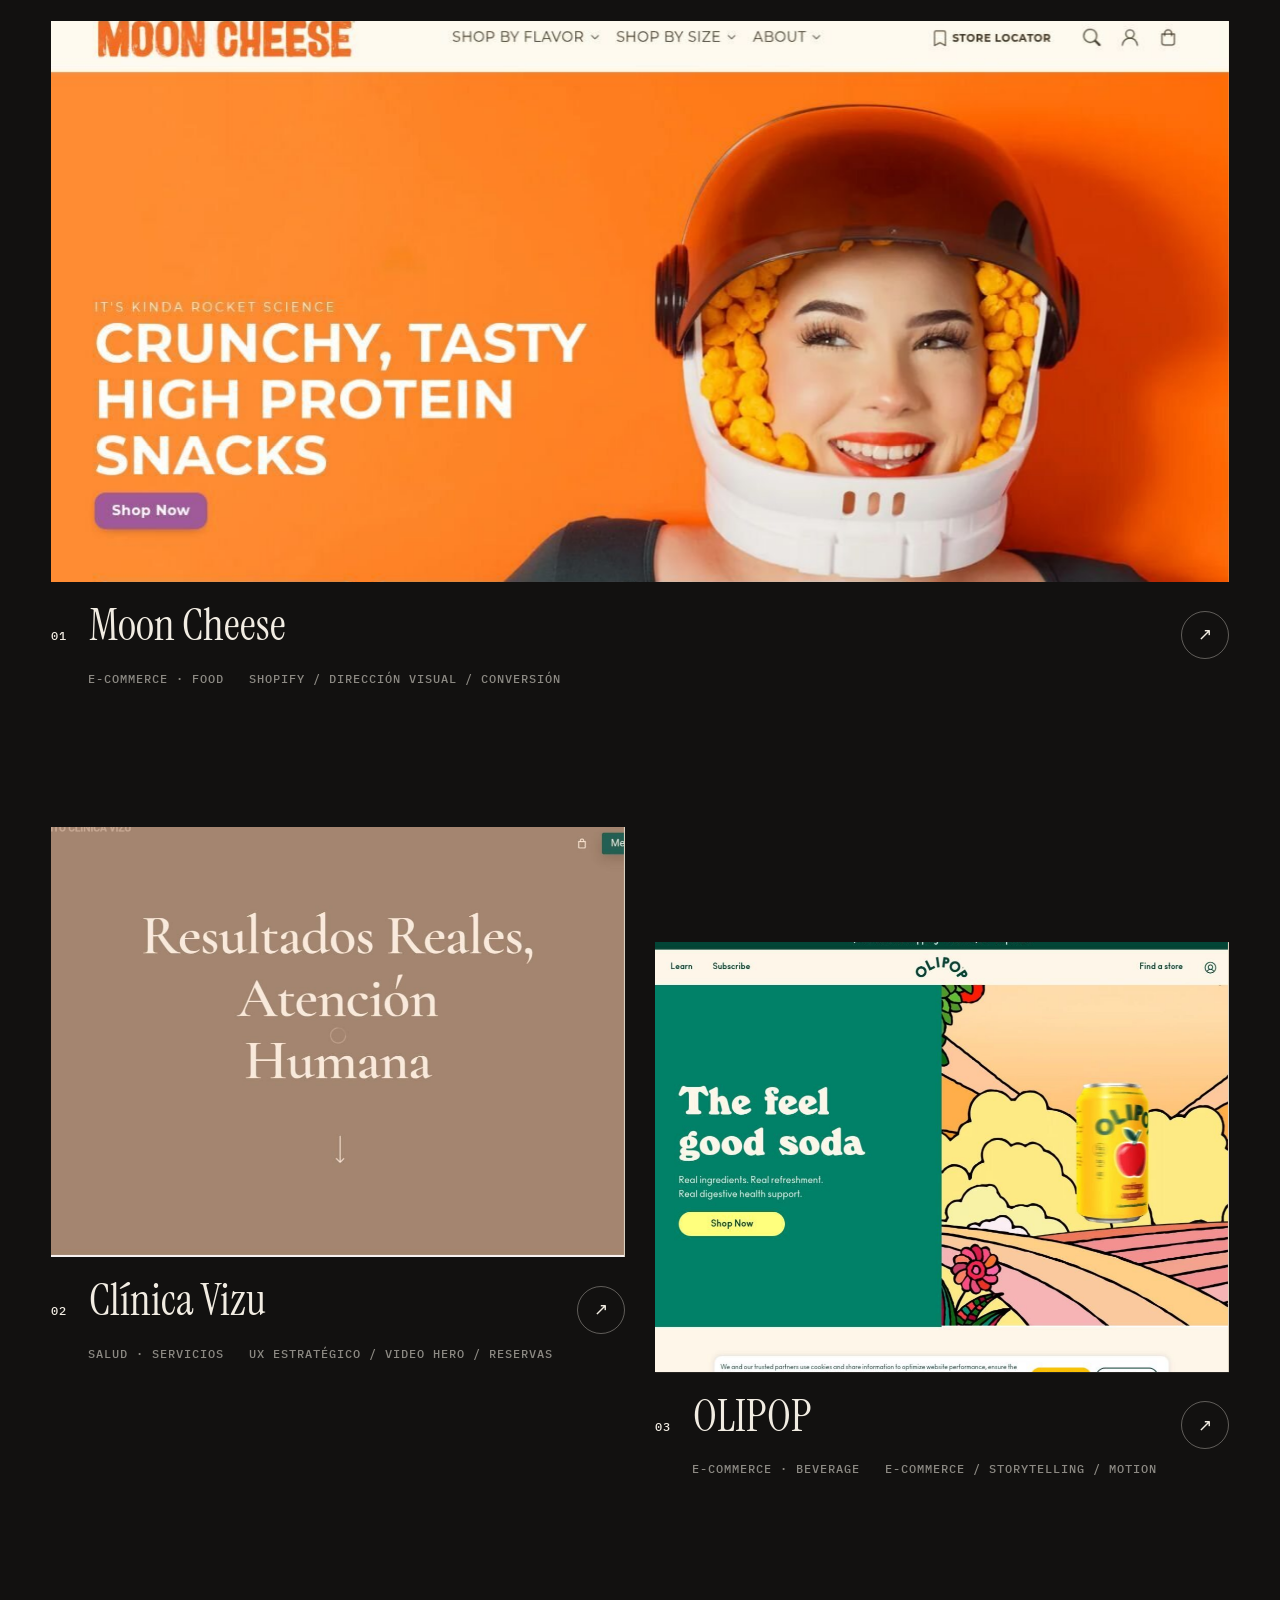
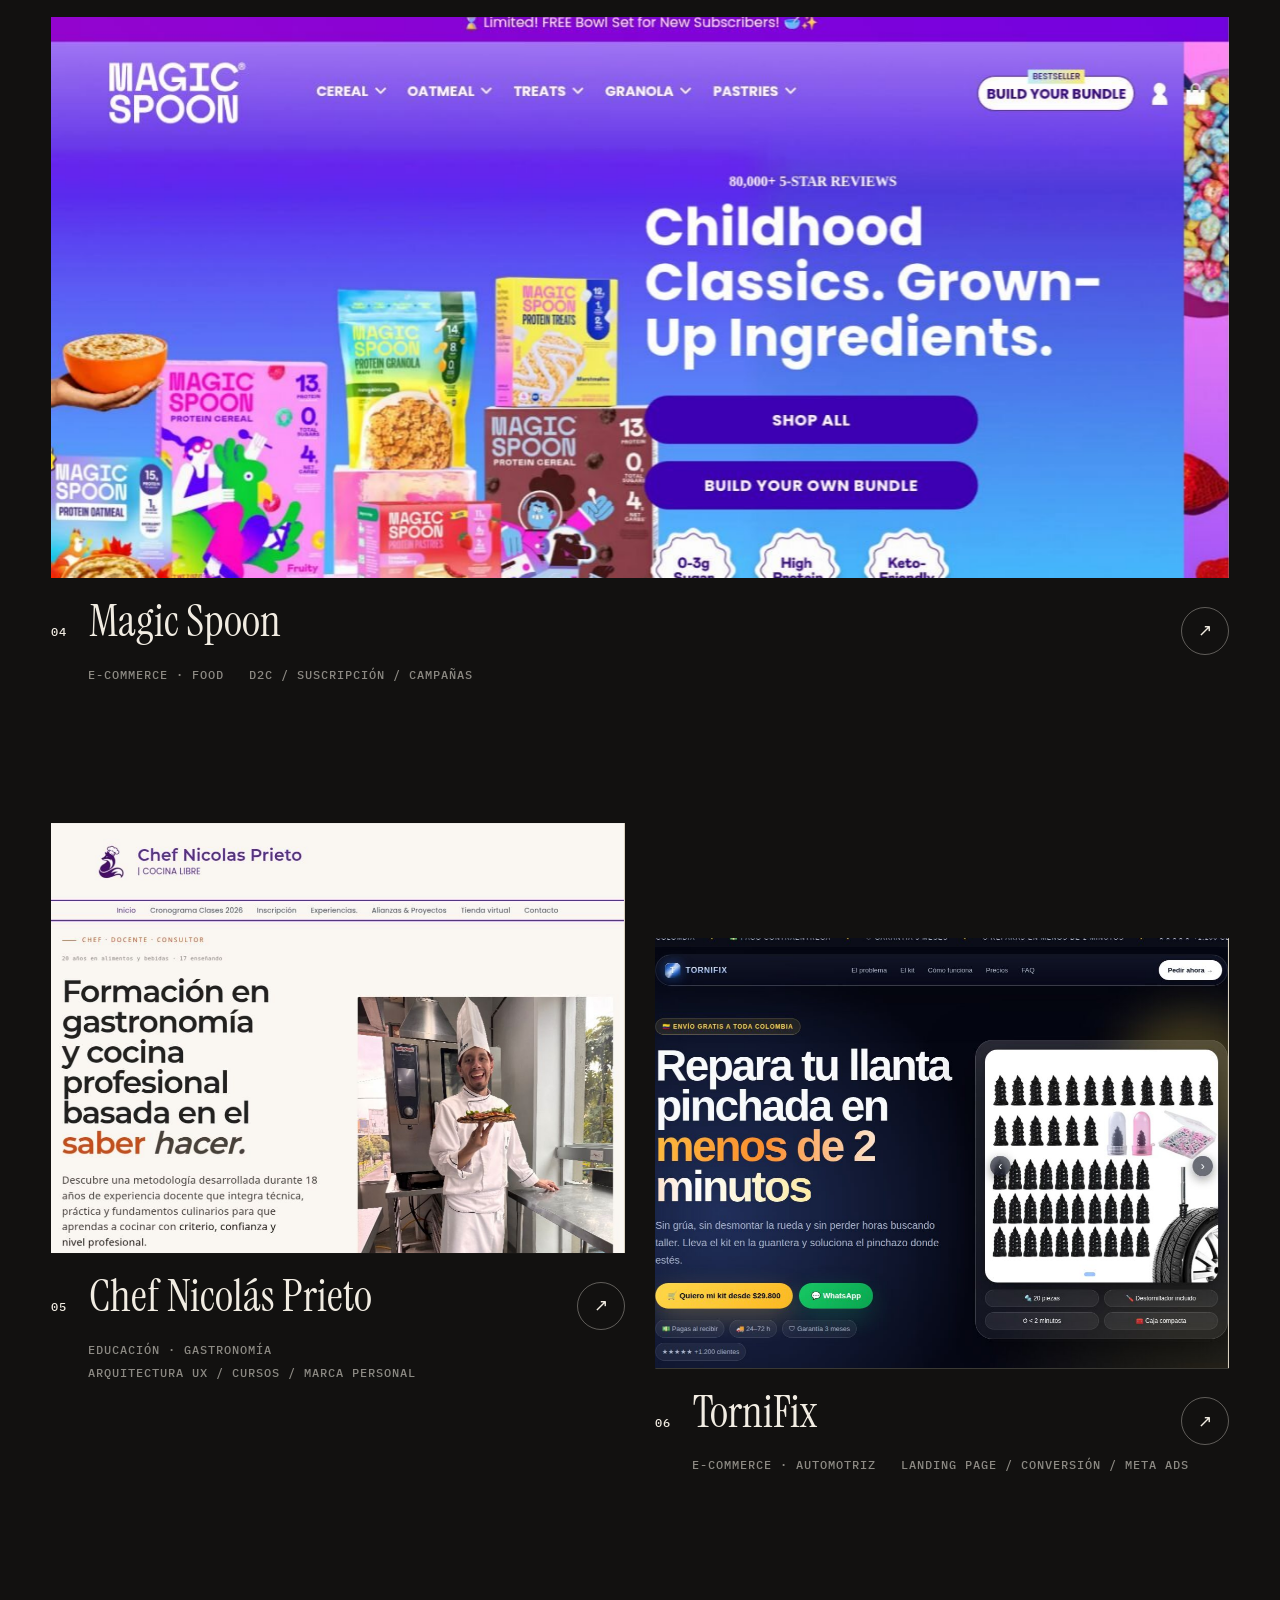
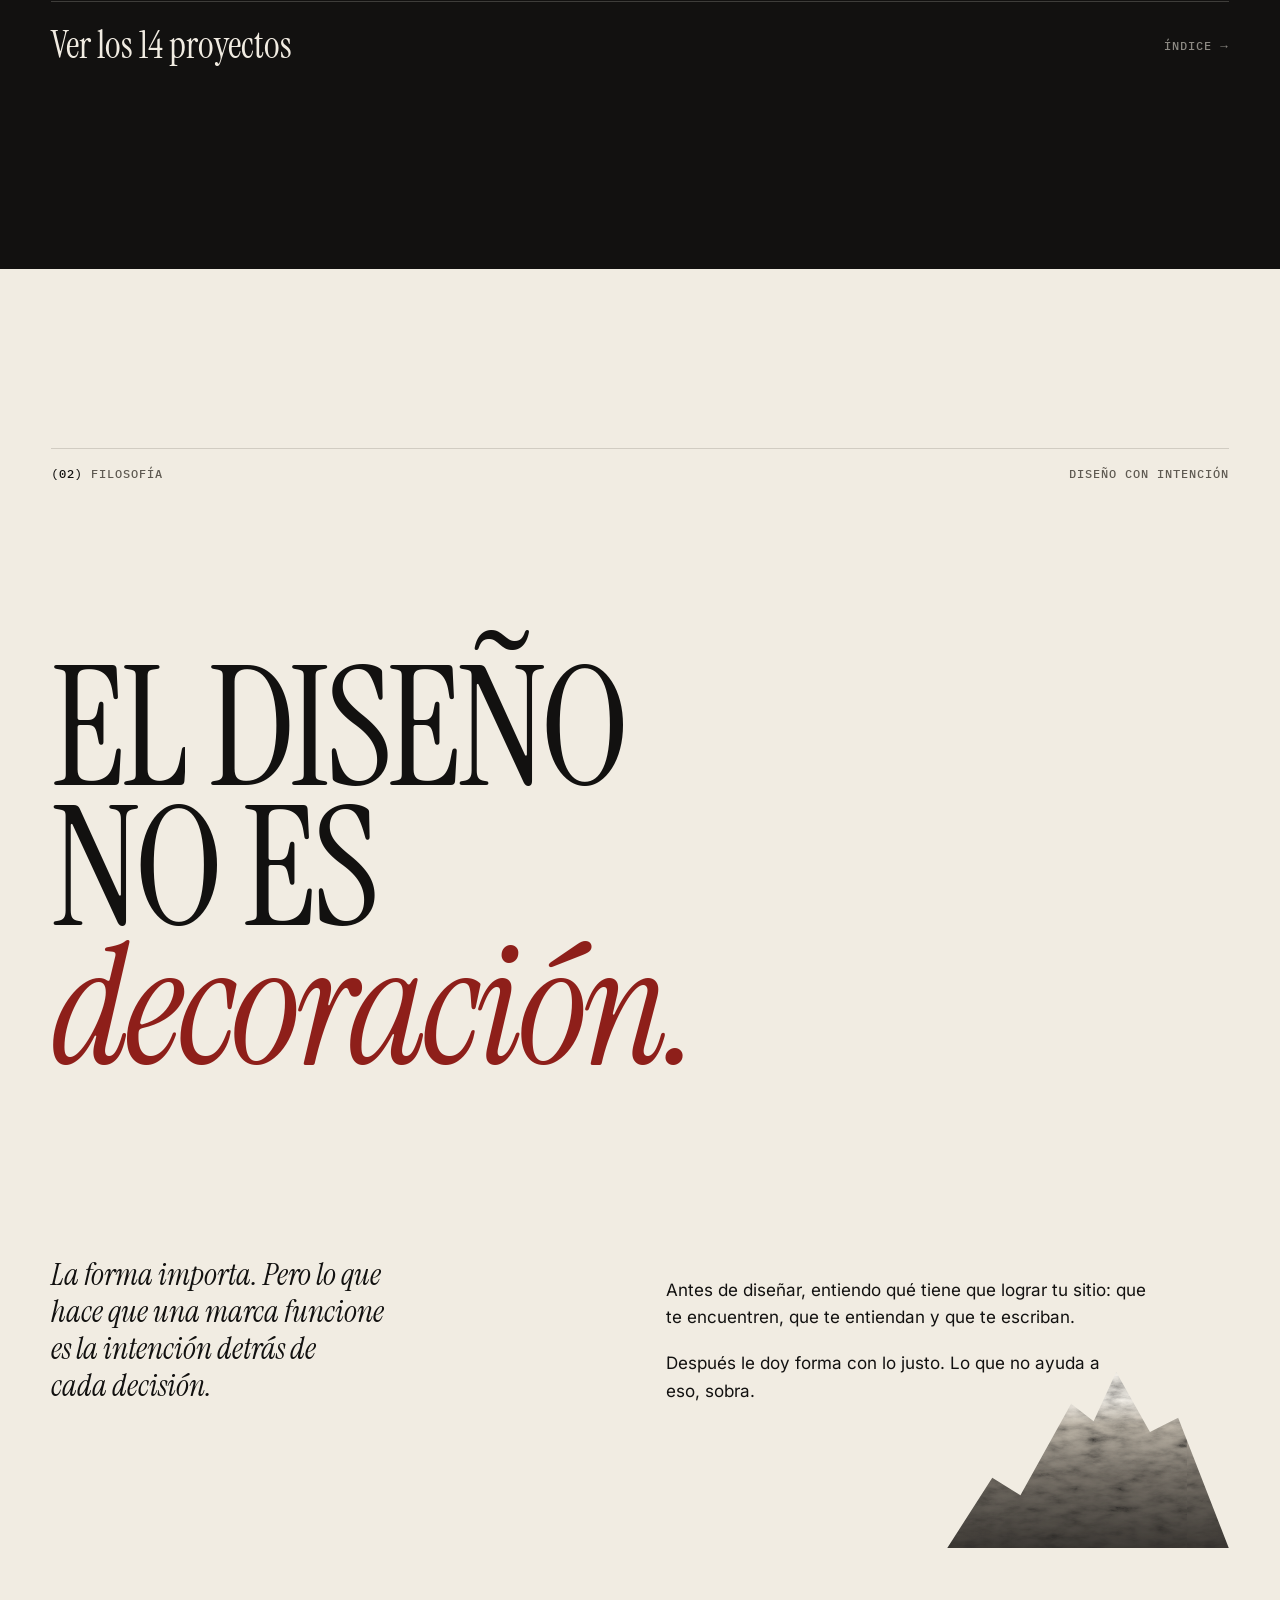
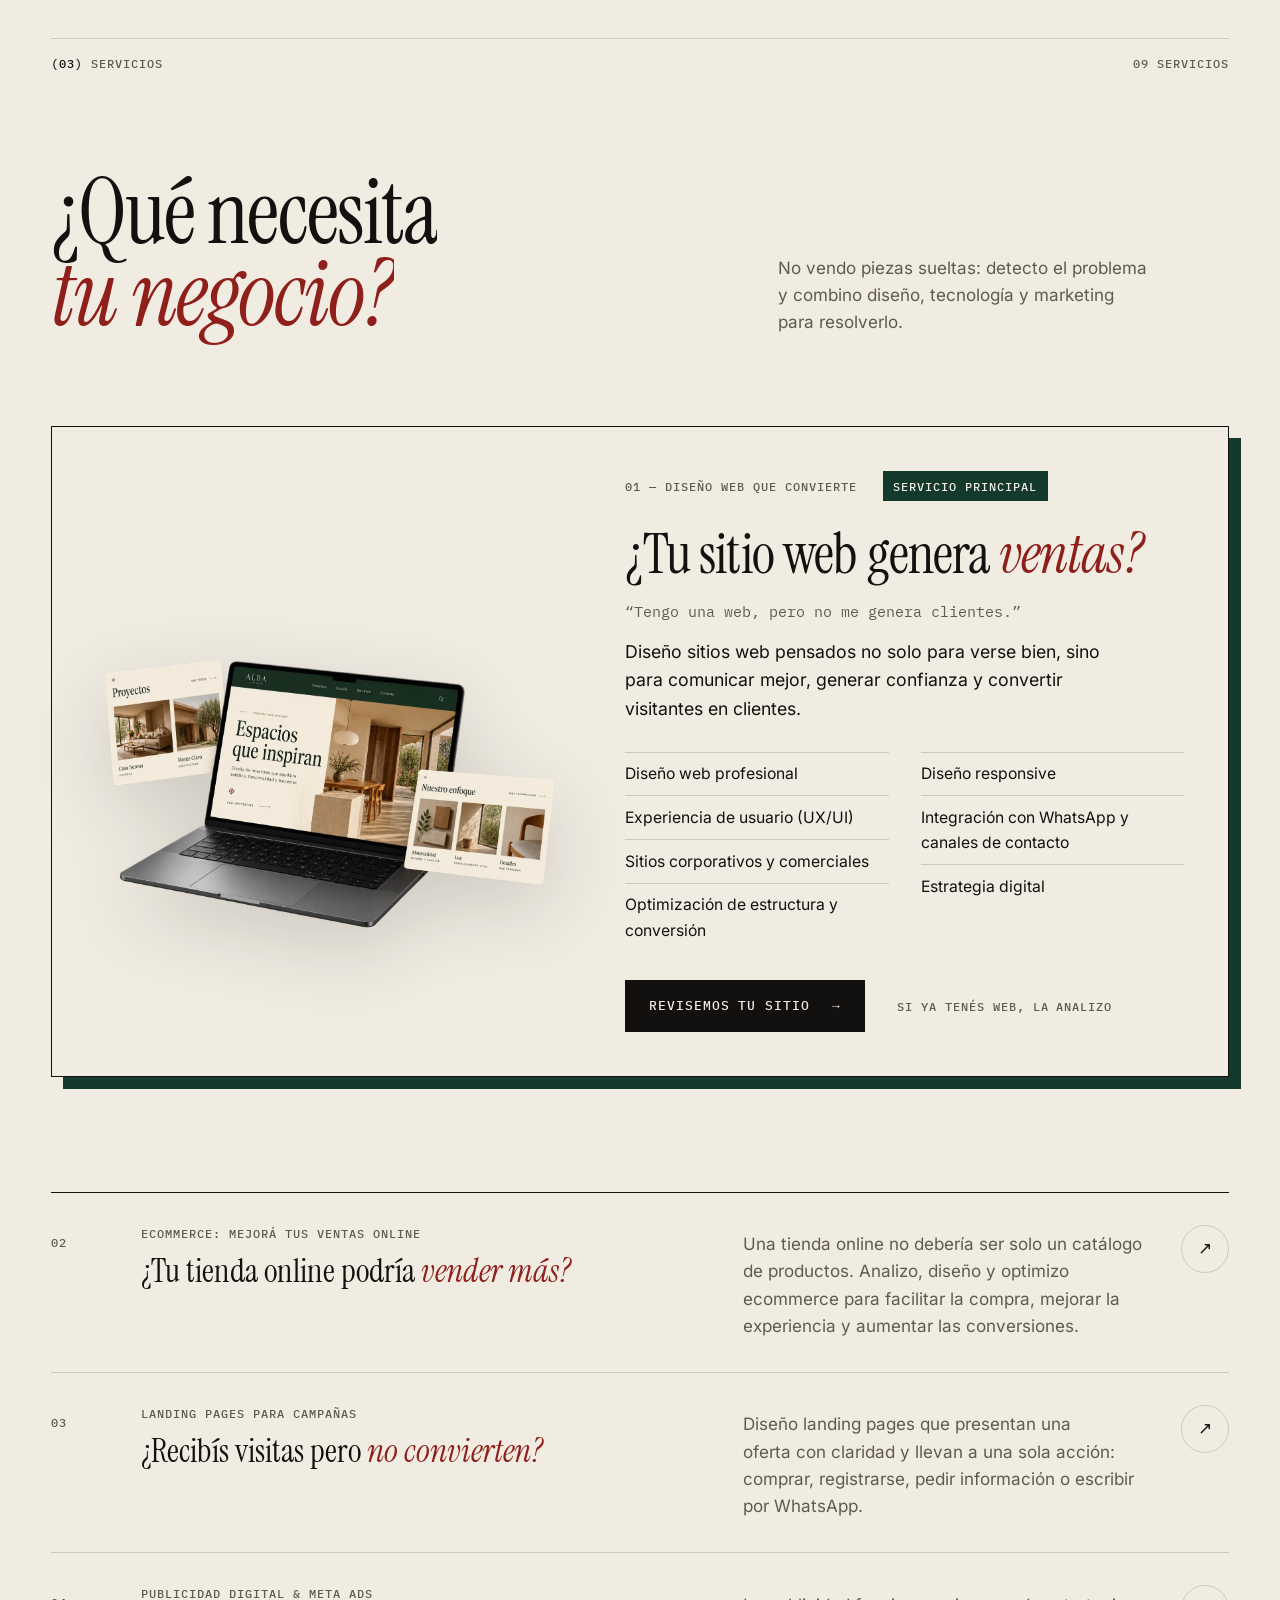
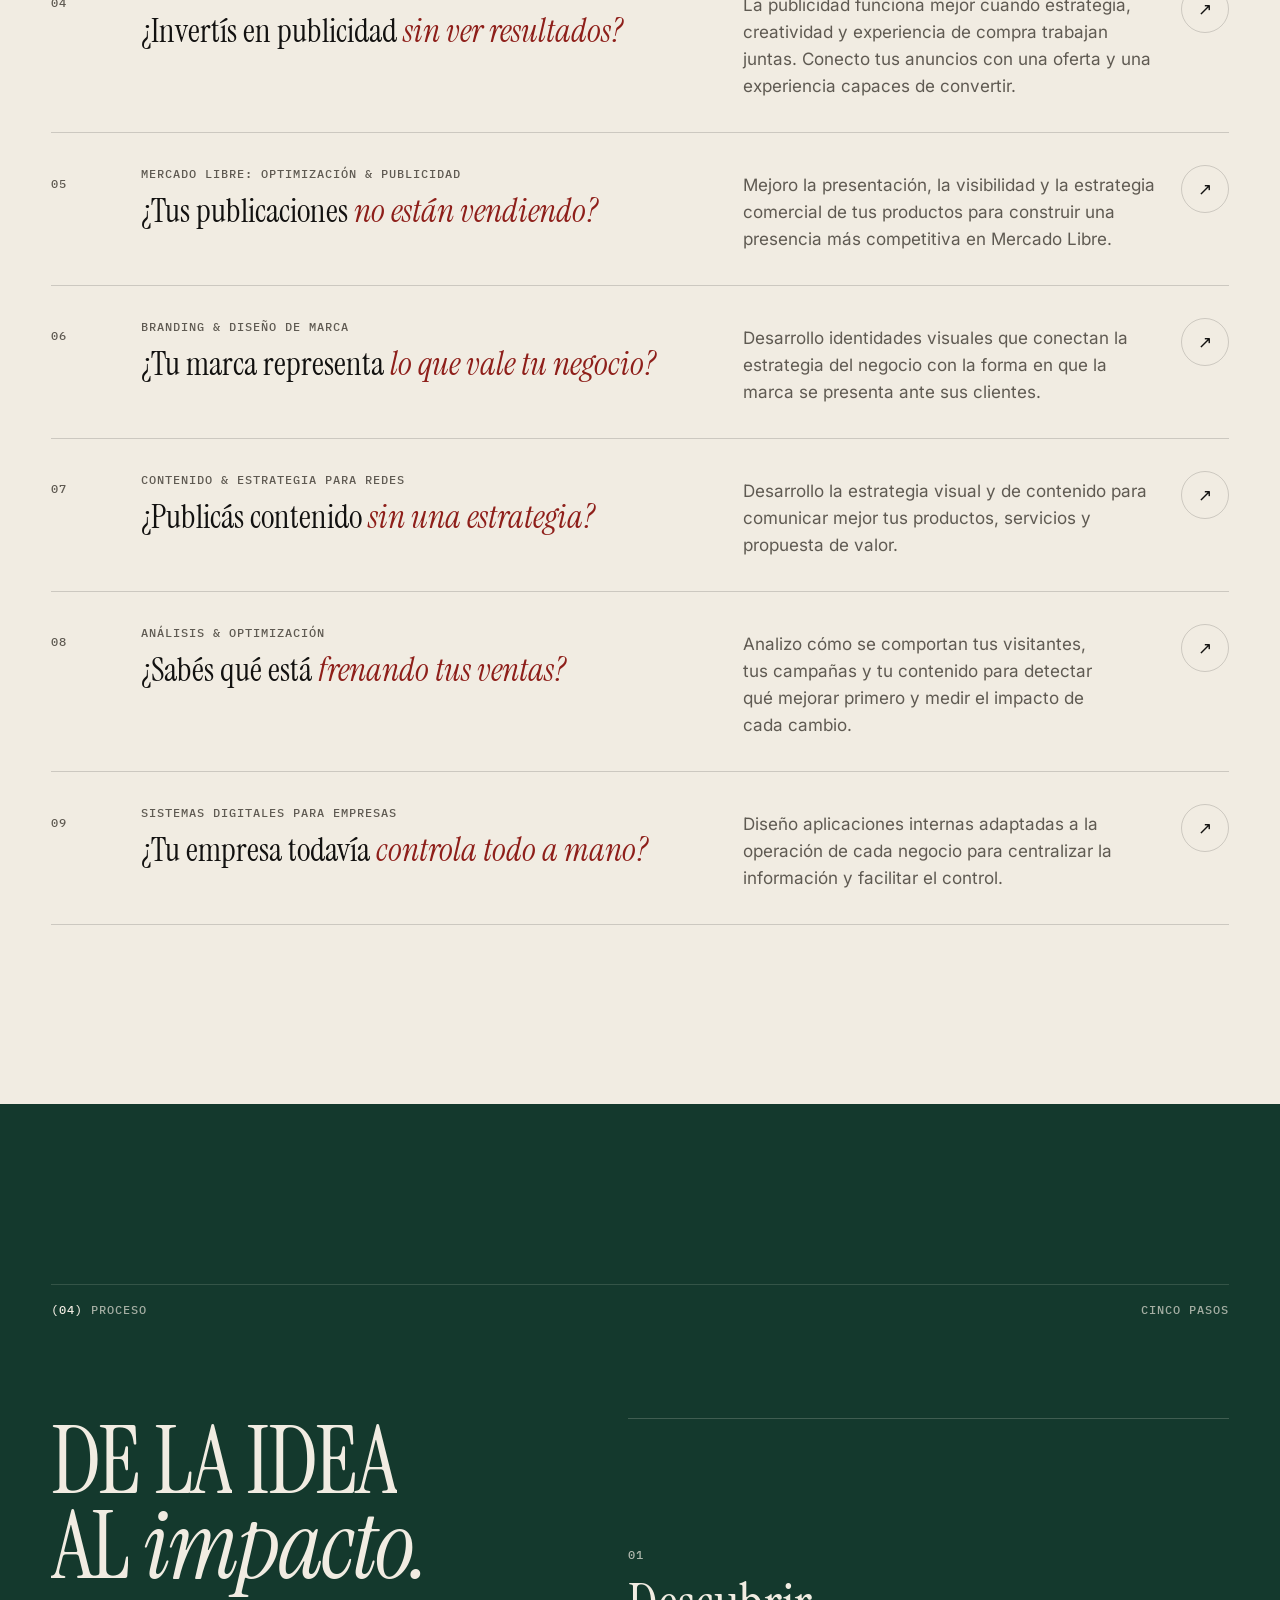
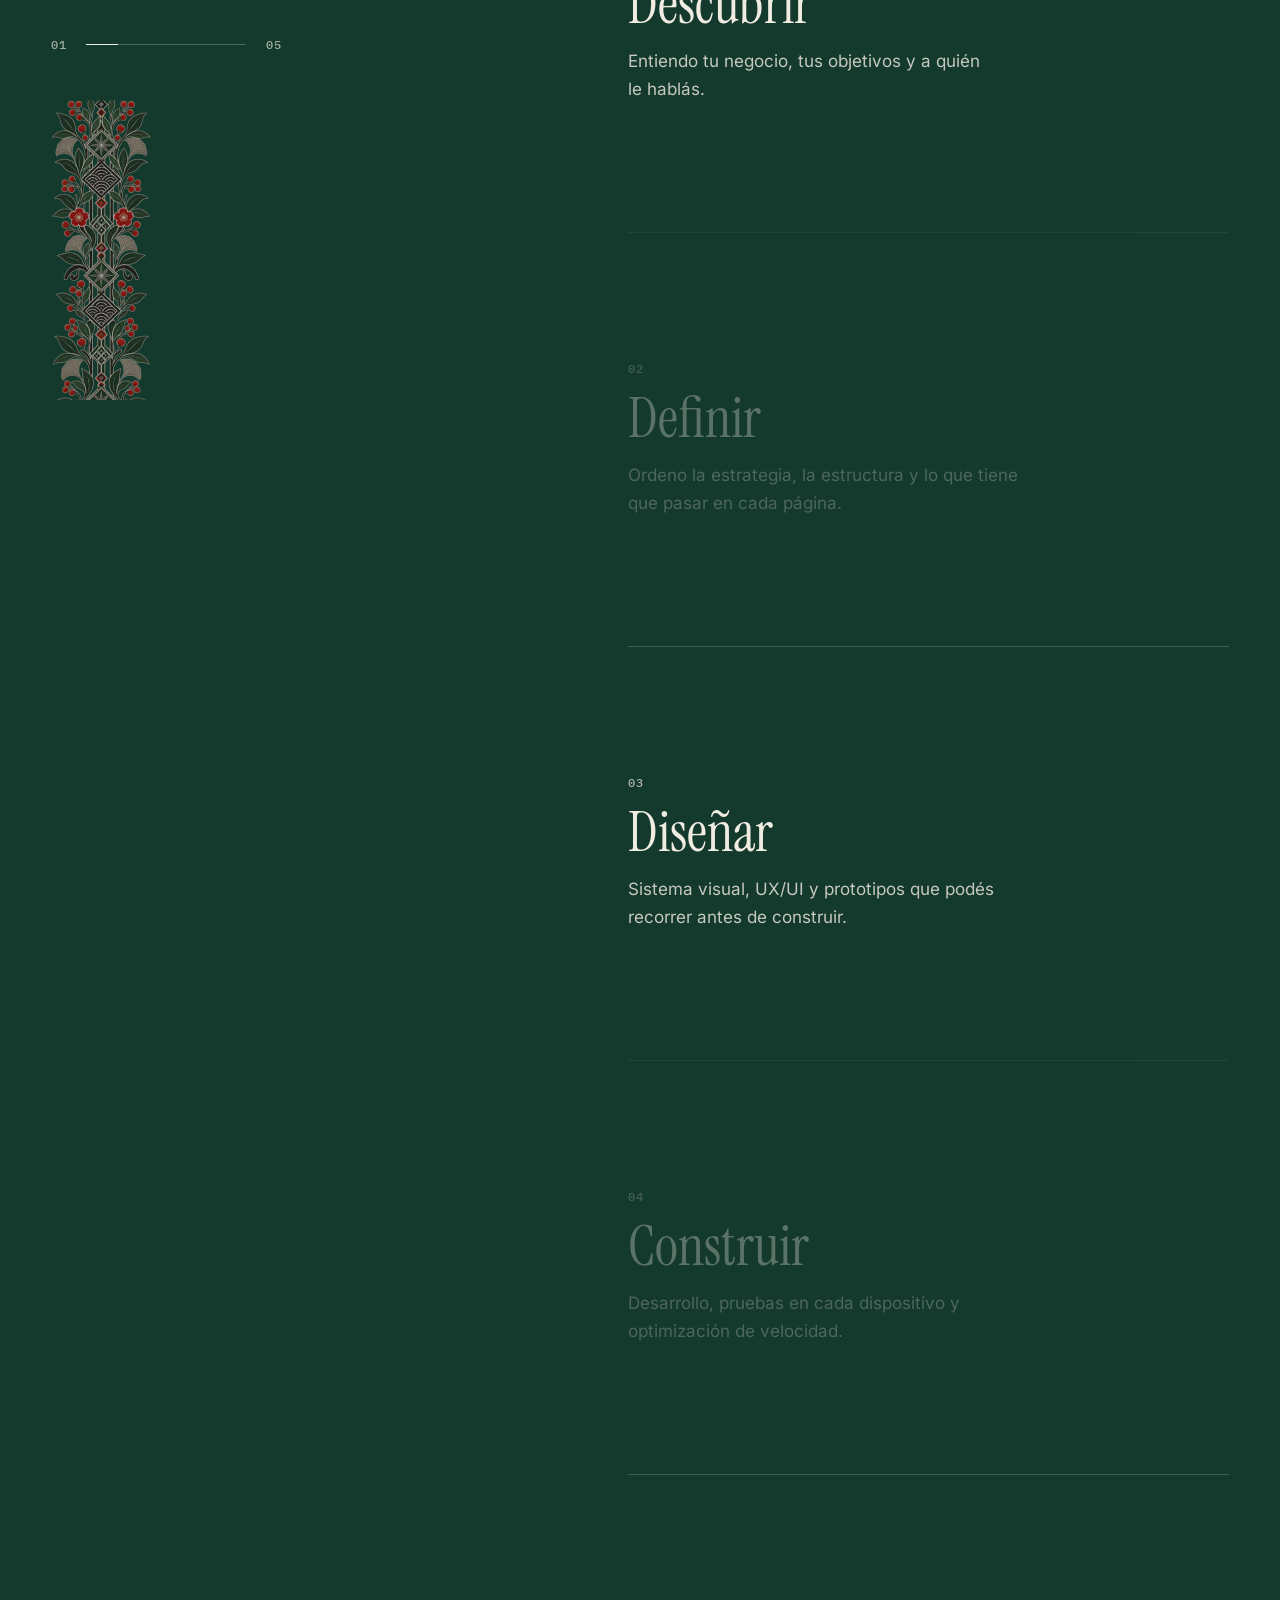
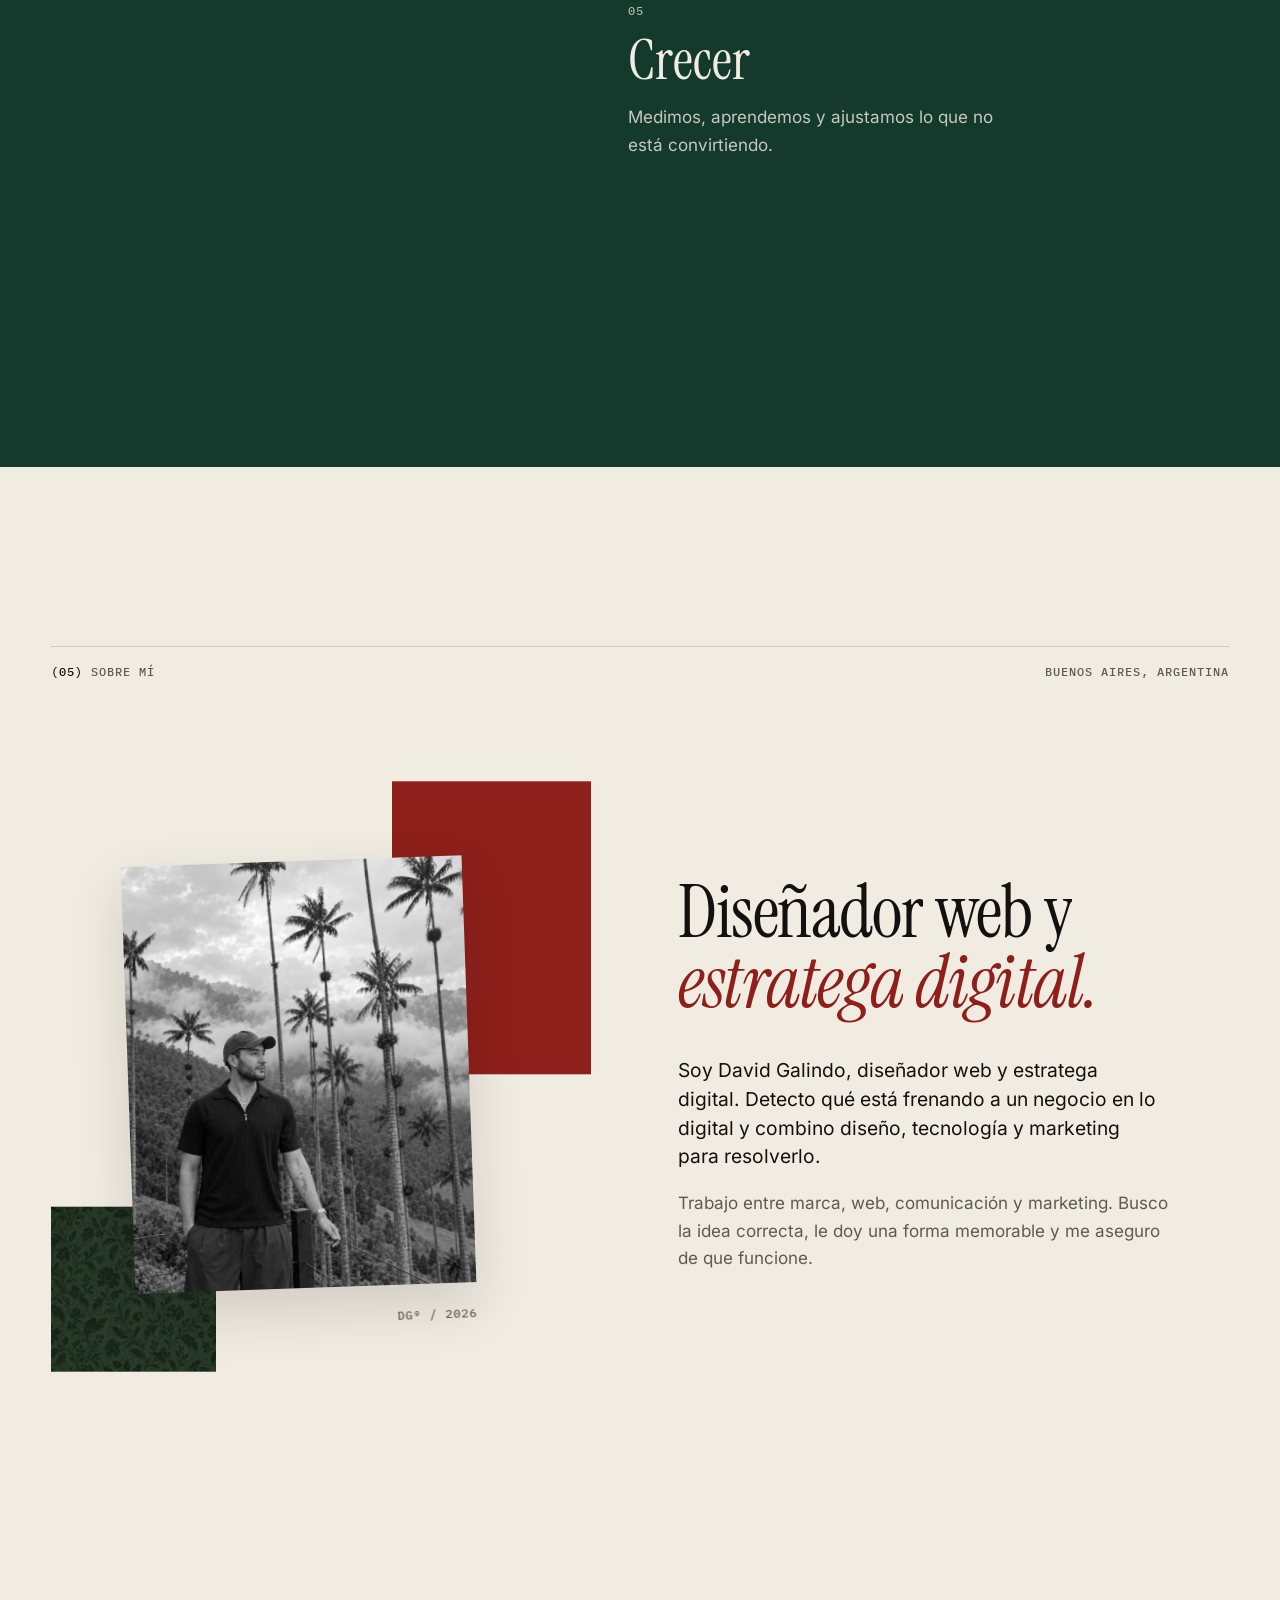
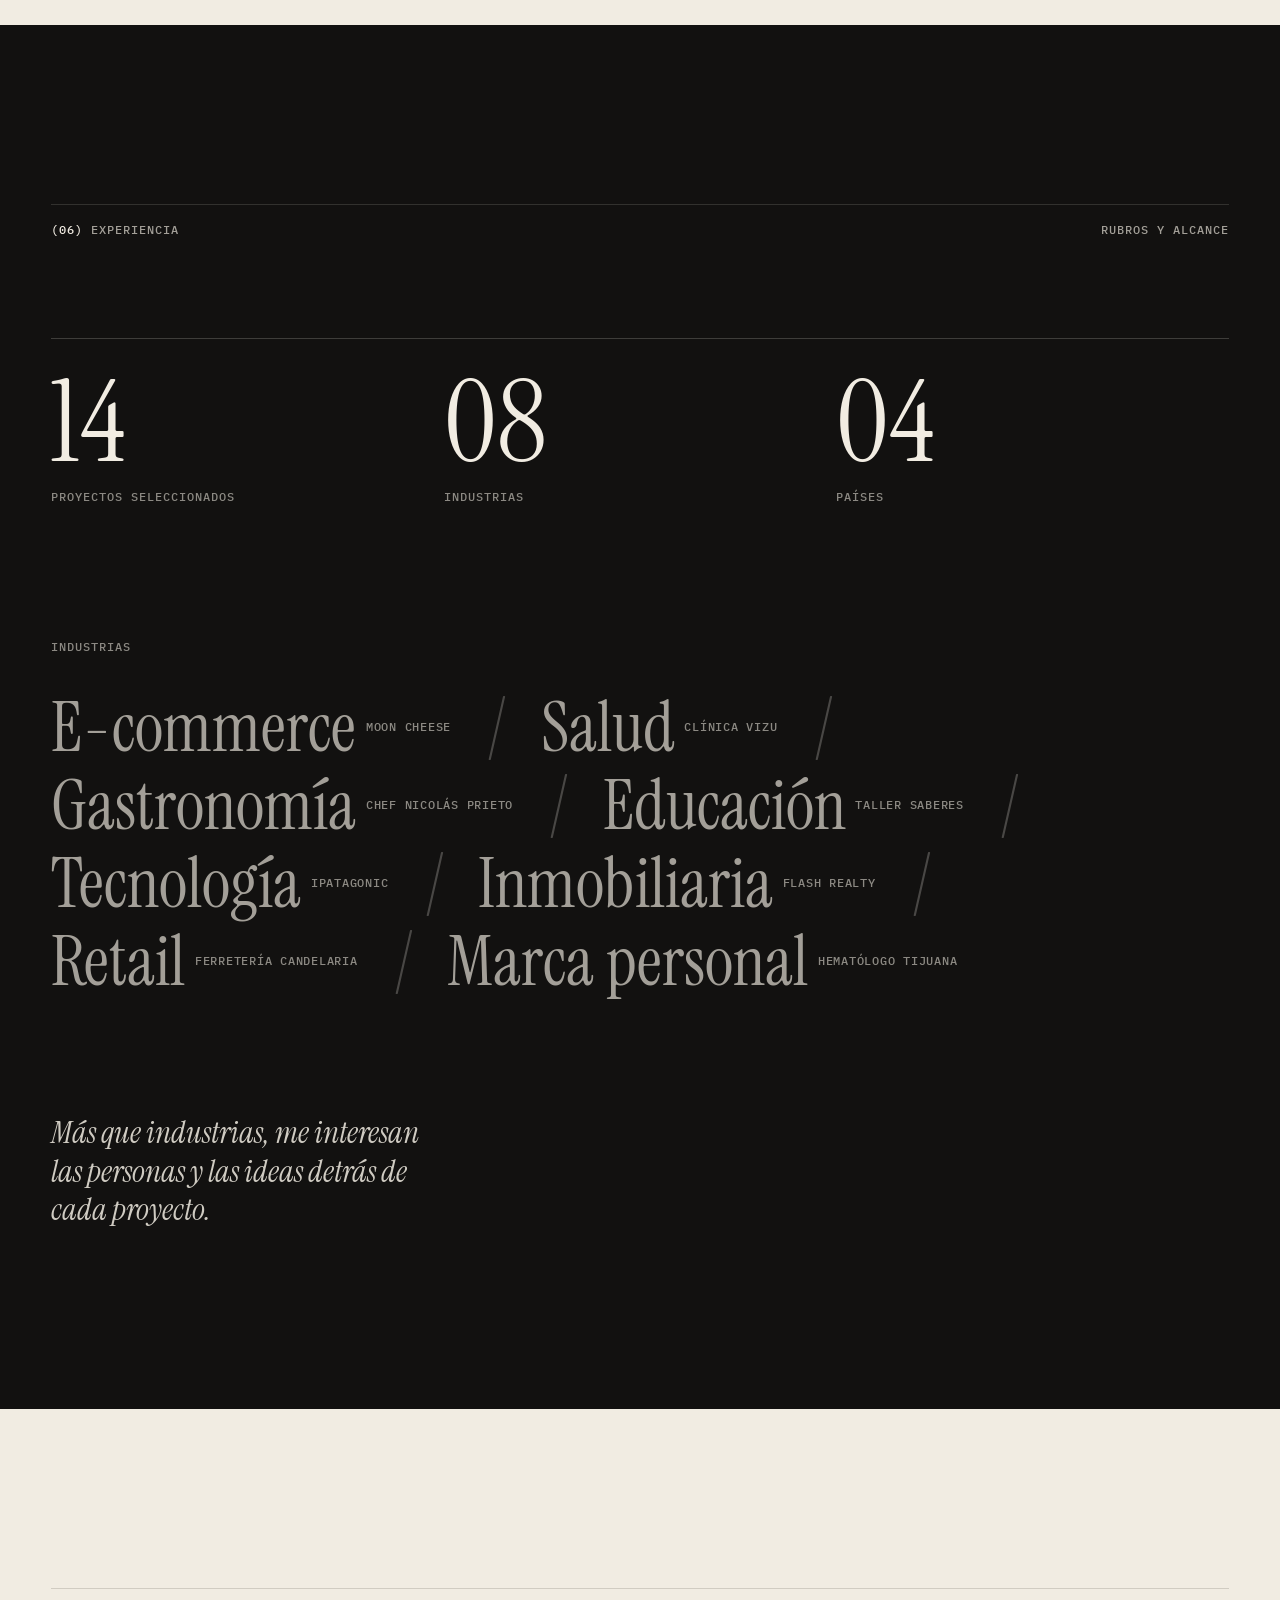
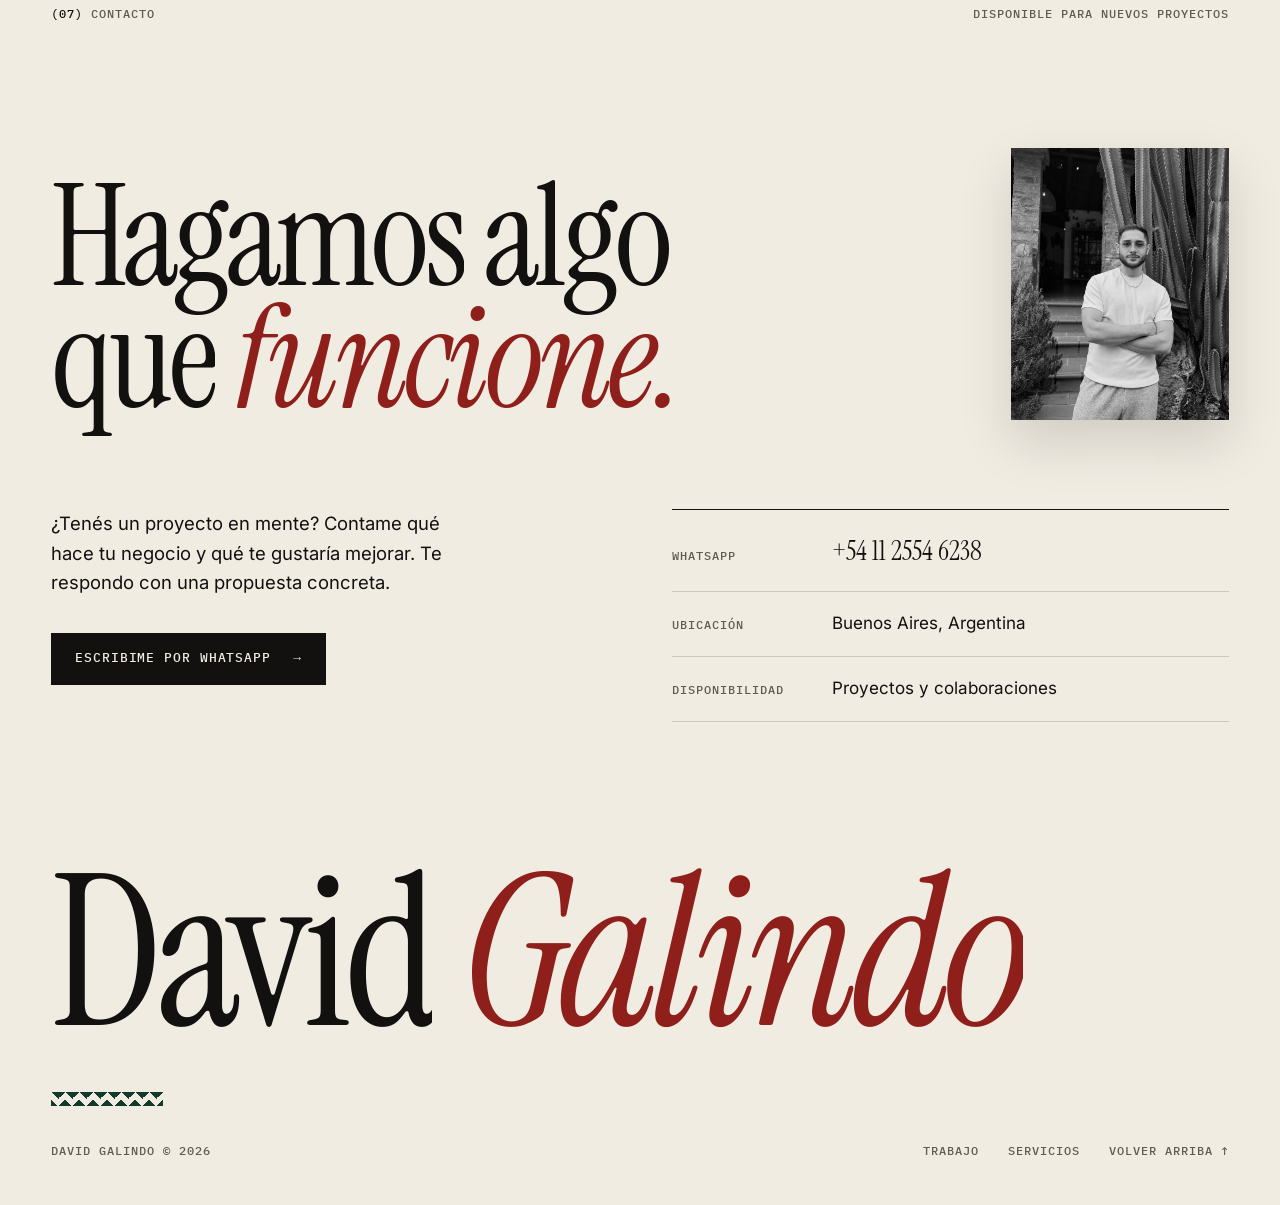
==== commit 6c27a5cb: "Agrega TorniFix y quita Voltra del portafolio Co-Authored-By: Claude Opus 5.5 <noreply@anthropic.com" ====
--- a/index.html
+++ b/index.html
@@ -443,7 +443,7 @@
   </div>
 </section>
 
-<div class="marquee" aria-hidden="true"><div class="marquee-track"><span>Moon Cheese</span><i></i><span>Clínica Vizu</span><i></i><span>OLIPOP</span><i></i><span>Chef Nicolás Prieto</span><i></i><span>Voltra</span><i></i><span>Casa en Orden</span><i></i><span>Magic Spoon</span><i></i><span>iPatagonic</span><i></i><span>Flash Realty</span><i></i><span>Ferretería Candelaria</span><i></i><span>Hematólogo Tijuana</span><i></i><span>Mundo Tesis</span><i></i><span>Astroterapéutica</span><i></i><span>Taller Saberes</span><i></i><span>Moon Cheese</span><i></i><span>Clínica Vizu</span><i></i><span>OLIPOP</span><i></i><span>Chef Nicolás Prieto</span><i></i><span>Voltra</span><i></i><span>Casa en Orden</span><i></i><span>Magic Spoon</span><i></i><span>iPatagonic</span><i></i><span>Flash Realty</span><i></i><span>Ferretería Candelaria</span><i></i><span>Hematólogo Tijuana</span><i></i><span>Mundo Tesis</span><i></i><span>Astroterapéutica</span><i></i><span>Taller Saberes</span><i></i></div></div>
+<div class="marquee" aria-hidden="true"><div class="marquee-track"><span>TorniFix</span><i></i><span>Moon Cheese</span><i></i><span>Clínica Vizu</span><i></i><span>OLIPOP</span><i></i><span>Chef Nicolás Prieto</span><i></i><span>Casa en Orden</span><i></i><span>Magic Spoon</span><i></i><span>iPatagonic</span><i></i><span>Flash Realty</span><i></i><span>Ferretería Candelaria</span><i></i><span>Hematólogo Tijuana</span><i></i><span>Mundo Tesis</span><i></i><span>Astroterapéutica</span><i></i><span>Taller Saberes</span><i></i><span>TorniFix</span><i></i><span>Moon Cheese</span><i></i><span>Clínica Vizu</span><i></i><span>OLIPOP</span><i></i><span>Chef Nicolás Prieto</span><i></i><span>Casa en Orden</span><i></i><span>Magic Spoon</span><i></i><span>iPatagonic</span><i></i><span>Flash Realty</span><i></i><span>Ferretería Candelaria</span><i></i><span>Hematólogo Tijuana</span><i></i><span>Mundo Tesis</span><i></i><span>Astroterapéutica</span><i></i><span>Taller Saberes</span><i></i></div></div>
 
 <!-- TRABAJO · oscuro -->
 <section class="work on-dark" id="trabajo">
@@ -489,22 +489,22 @@
         <div class="project-head"><span class="num">05</span><h3>Chef Nicolás Prieto</h3><a class="project-go" href="https://chefnicolasprieto.com/" target="_blank" rel="noreferrer" aria-label="Abrir Chef Nicolás Prieto en una pestaña nueva">↗</a></div>
         <div class="project-sub meta"><span>Educación · Gastronomía</span><span>Arquitectura UX / Cursos / Marca personal</span></div>
       </article>
-      <article class="project half low reveal-media" data-parallax id="p-voltra">
-        <a class="media" href="https://voltra.com.ar/" target="_blank" rel="noreferrer" aria-label="Visitar el sitio de Voltra">
-          <div class="media-in"><img src="./projects/voltra.jpg" width="1333" height="926" loading="lazy" decoding="async" alt="Captura del sitio Voltra"></div>
+      <article class="project half low reveal-media" data-parallax id="p-tornifix">
+        <a class="media" href="https://davidcortes377.github.io/kit-compra-exacta/" target="_blank" rel="noreferrer" aria-label="Visitar el sitio de TorniFix">
+          <div class="media-in"><img src="./projects/tornifix.jpg" width="1348" height="926" loading="lazy" decoding="async" alt="Captura del sitio TorniFix"></div>
         </a>
-        <div class="project-head"><span class="num">06</span><h3>Voltra</h3><a class="project-go" href="https://voltra.com.ar/" target="_blank" rel="noreferrer" aria-label="Abrir Voltra en una pestaña nueva">↗</a></div>
-        <div class="project-sub meta"><span>E-commerce · Retail</span><span>Catálogo / Promociones / Mobile UX</span></div>
+        <div class="project-head"><span class="num">06</span><h3>TorniFix</h3><a class="project-go" href="https://davidcortes377.github.io/kit-compra-exacta/" target="_blank" rel="noreferrer" aria-label="Abrir TorniFix en una pestaña nueva">↗</a></div>
+        <div class="project-sub meta"><span>E-commerce · Automotriz</span><span>Landing page / Conversión / Meta Ads</span></div>
       </article>
     </div>
     <details class="all-projects">
       <summary><span>Ver los 14 proyectos</span><span class="meta">Índice <b aria-hidden="true">→</b></span></summary>
       <div class="index">
-        <a class="index-row" data-img="./projects/moon-cheese.jpg" href="https://mooncheese.com/" target="_blank" rel="noreferrer"><span class="num">01</span><strong>Moon Cheese</strong><span class="meta">E-commerce · Food</span><span class="meta">Shopify / Dirección visual</span><span aria-hidden="true">↗</span></a>
-        <a class="index-row" data-img="./projects/clinica-vizu.jpg" href="https://clinicavizu.com/" target="_blank" rel="noreferrer"><span class="num">02</span><strong>Clínica Vizu</strong><span class="meta">Salud · Servicios</span><span class="meta">UX estratégico / Video hero</span><span aria-hidden="true">↗</span></a>
-        <a class="index-row" data-img="./projects/olipop.jpg" href="https://drinkolipop.com/" target="_blank" rel="noreferrer"><span class="num">03</span><strong>OLIPOP</strong><span class="meta">E-commerce · Beverage</span><span class="meta">E-commerce / Storytelling</span><span aria-hidden="true">↗</span></a>
-        <a class="index-row" data-img="./projects/chef-nicolas-prieto.jpg" href="https://chefnicolasprieto.com/" target="_blank" rel="noreferrer"><span class="num">04</span><strong>Chef Nicolás Prieto</strong><span class="meta">Educación · Gastronomía</span><span class="meta">Arquitectura UX / Cursos</span><span aria-hidden="true">↗</span></a>
-        <a class="index-row" data-img="./projects/voltra.jpg" href="https://voltra.com.ar/" target="_blank" rel="noreferrer"><span class="num">05</span><strong>Voltra</strong><span class="meta">E-commerce · Retail</span><span class="meta">Catálogo / Promociones</span><span aria-hidden="true">↗</span></a>
+        <a class="index-row" data-img="./projects/tornifix.jpg" href="https://davidcortes377.github.io/kit-compra-exacta/" target="_blank" rel="noreferrer"><span class="num">01</span><strong>TorniFix</strong><span class="meta">E-commerce · Automotriz</span><span class="meta">Landing page / Conversión</span><span aria-hidden="true">↗</span></a>
+        <a class="index-row" data-img="./projects/moon-cheese.jpg" href="https://mooncheese.com/" target="_blank" rel="noreferrer"><span class="num">02</span><strong>Moon Cheese</strong><span class="meta">E-commerce · Food</span><span class="meta">Shopify / Dirección visual</span><span aria-hidden="true">↗</span></a>
+        <a class="index-row" data-img="./projects/clinica-vizu.jpg" href="https://clinicavizu.com/" target="_blank" rel="noreferrer"><span class="num">03</span><strong>Clínica Vizu</strong><span class="meta">Salud · Servicios</span><span class="meta">UX estratégico / Video hero</span><span aria-hidden="true">↗</span></a>
+        <a class="index-row" data-img="./projects/olipop.jpg" href="https://drinkolipop.com/" target="_blank" rel="noreferrer"><span class="num">04</span><strong>OLIPOP</strong><span class="meta">E-commerce · Beverage</span><span class="meta">E-commerce / Storytelling</span><span aria-hidden="true">↗</span></a>
+        <a class="index-row" data-img="./projects/chef-nicolas-prieto.jpg" href="https://chefnicolasprieto.com/" target="_blank" rel="noreferrer"><span class="num">05</span><strong>Chef Nicolás Prieto</strong><span class="meta">Educación · Gastronomía</span><span class="meta">Arquitectura UX / Cursos</span><span aria-hidden="true">↗</span></a>
         <a class="index-row" data-img="./projects/casa-en-orden.jpg" href="https://casaenorden.shop" target="_blank" rel="noreferrer"><span class="num">06</span><strong>Casa en Orden</strong><span class="meta">E-commerce · Hogar</span><span class="meta">Tienda online / Campañas</span><span aria-hidden="true">↗</span></a>
         <a class="index-row" data-img="./projects/magic-spoon.jpg" href="https://magicspoon.com/" target="_blank" rel="noreferrer"><span class="num">07</span><strong>Magic Spoon</strong><span class="meta">E-commerce · Food</span><span class="meta">D2C / Suscripción</span><span aria-hidden="true">↗</span></a>
         <a class="index-row" data-img="./projects/ipatagonic.jpg" href="https://ipatagonic.com/" target="_blank" rel="noreferrer"><span class="num">08</span><strong>iPatagonic</strong><span class="meta">Corporativo · Tecnología</span><span class="meta">Bilingüe / Servicios B2B</span><span aria-hidden="true">↗</span></a>
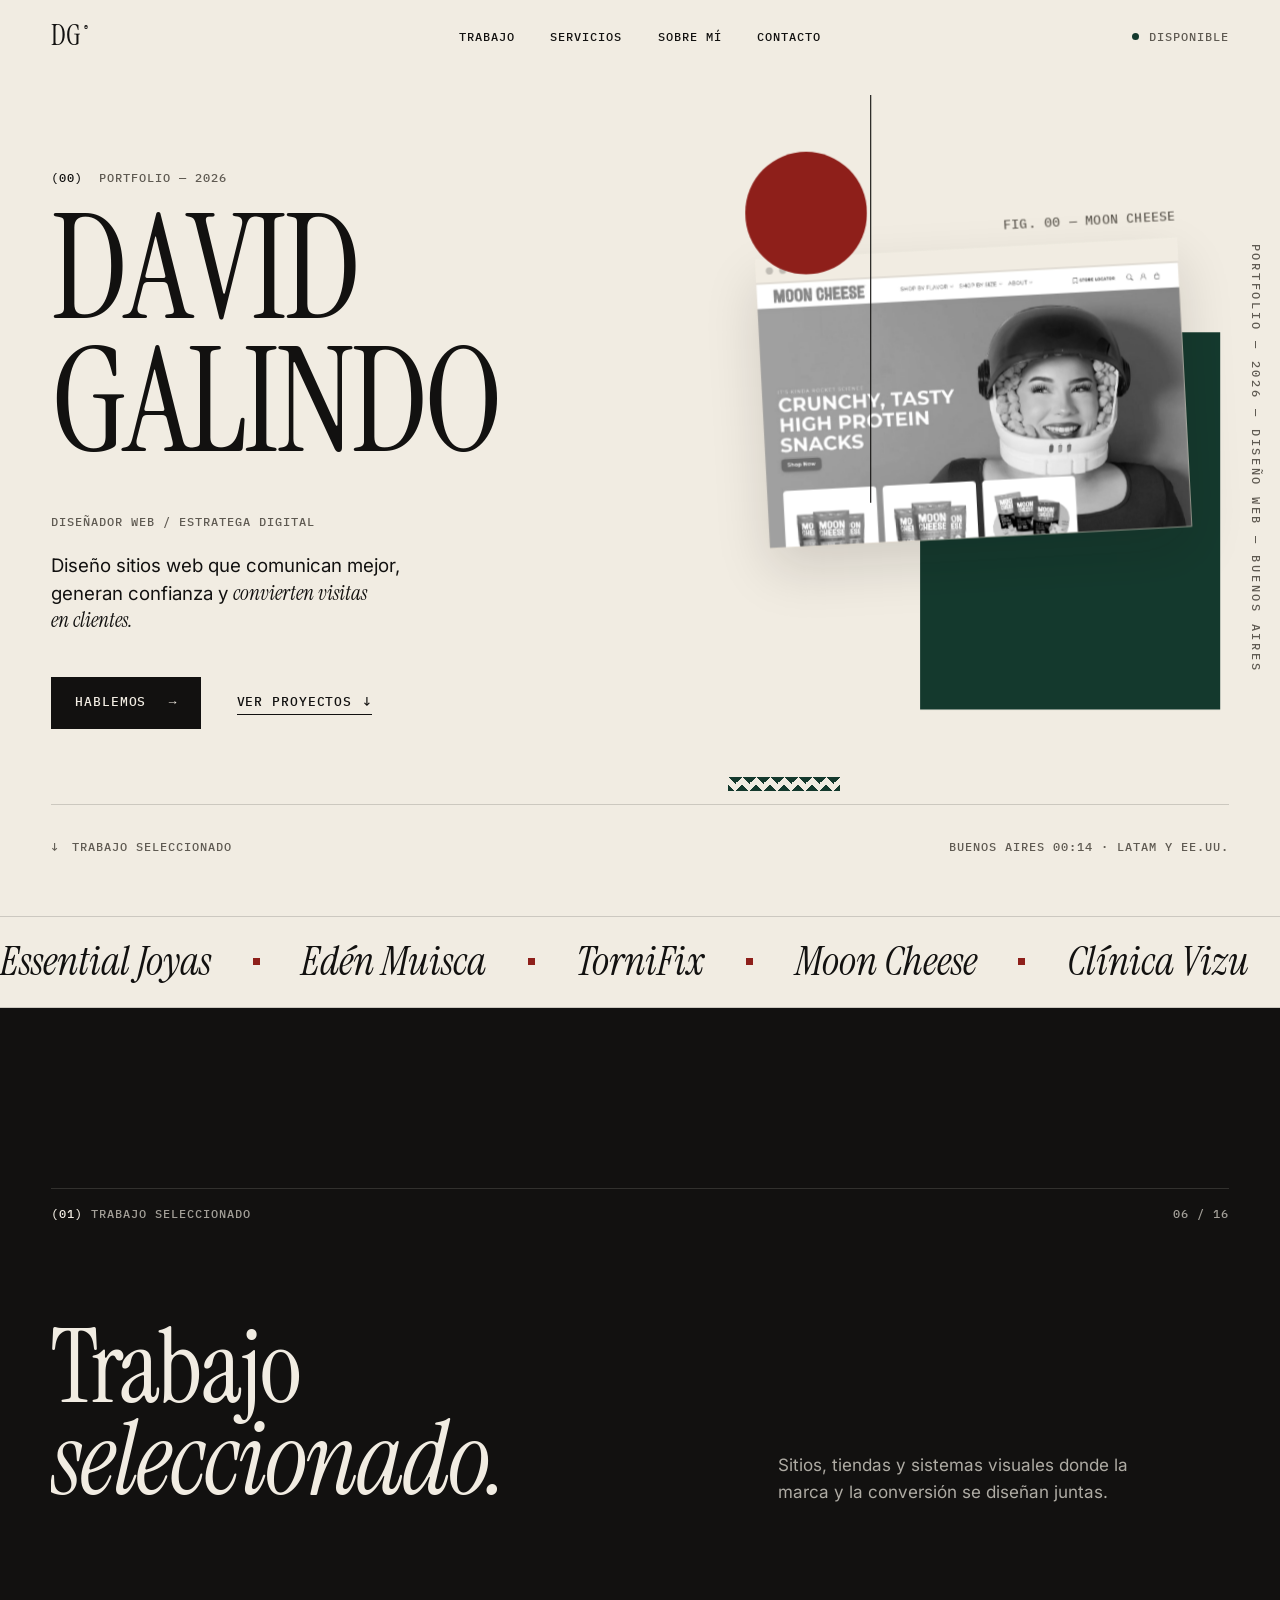
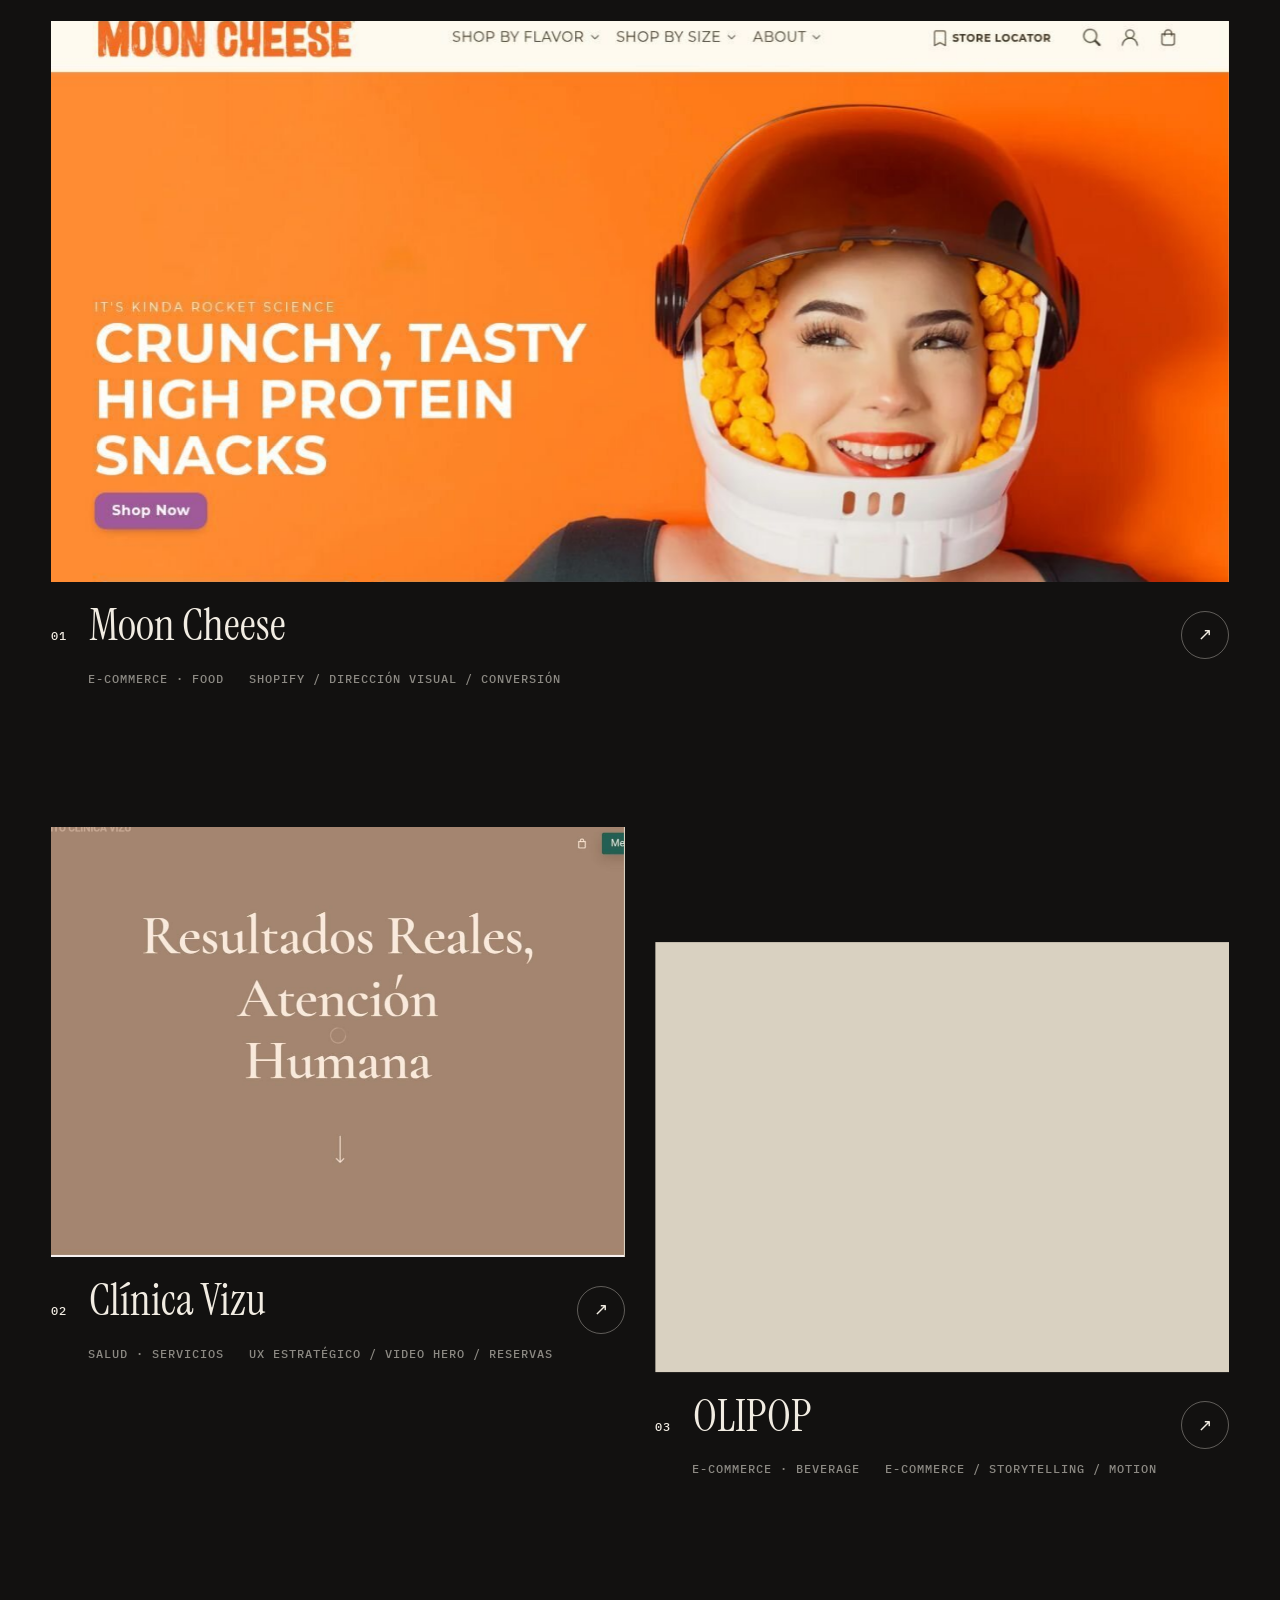
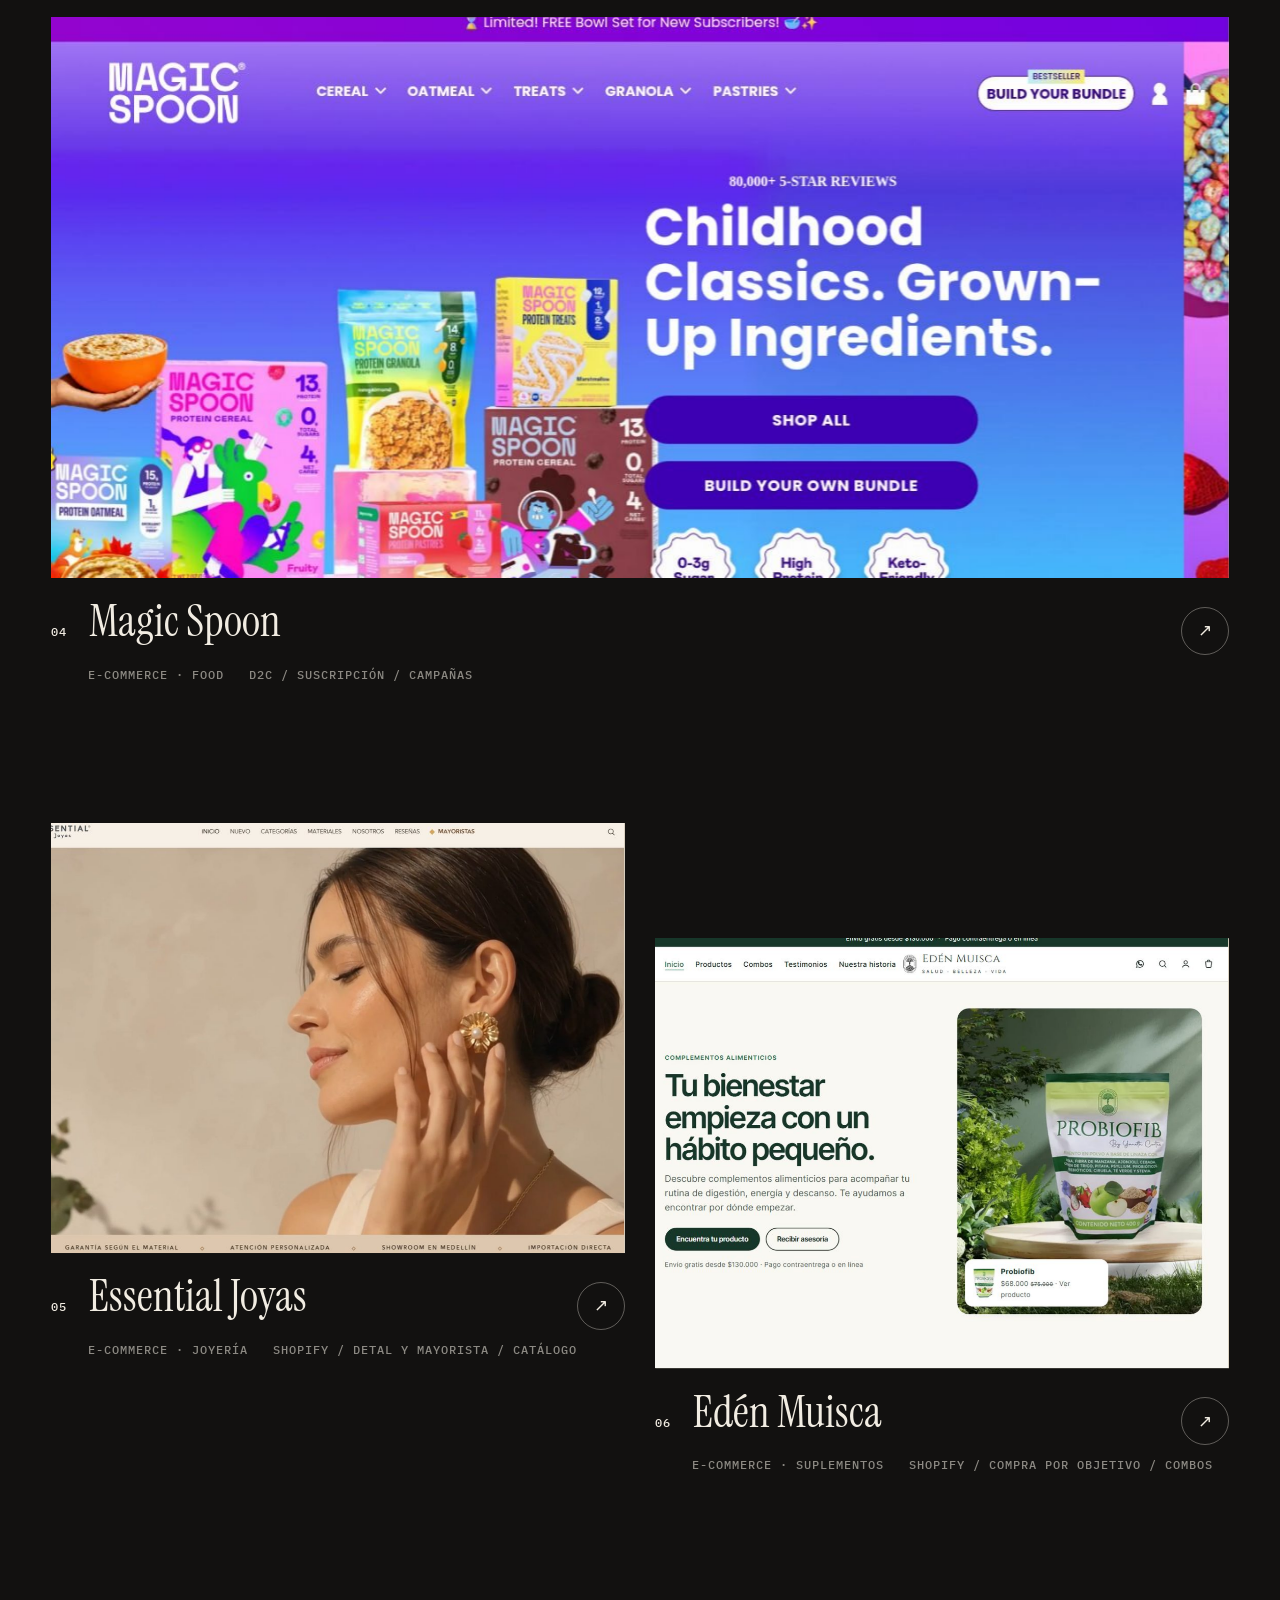
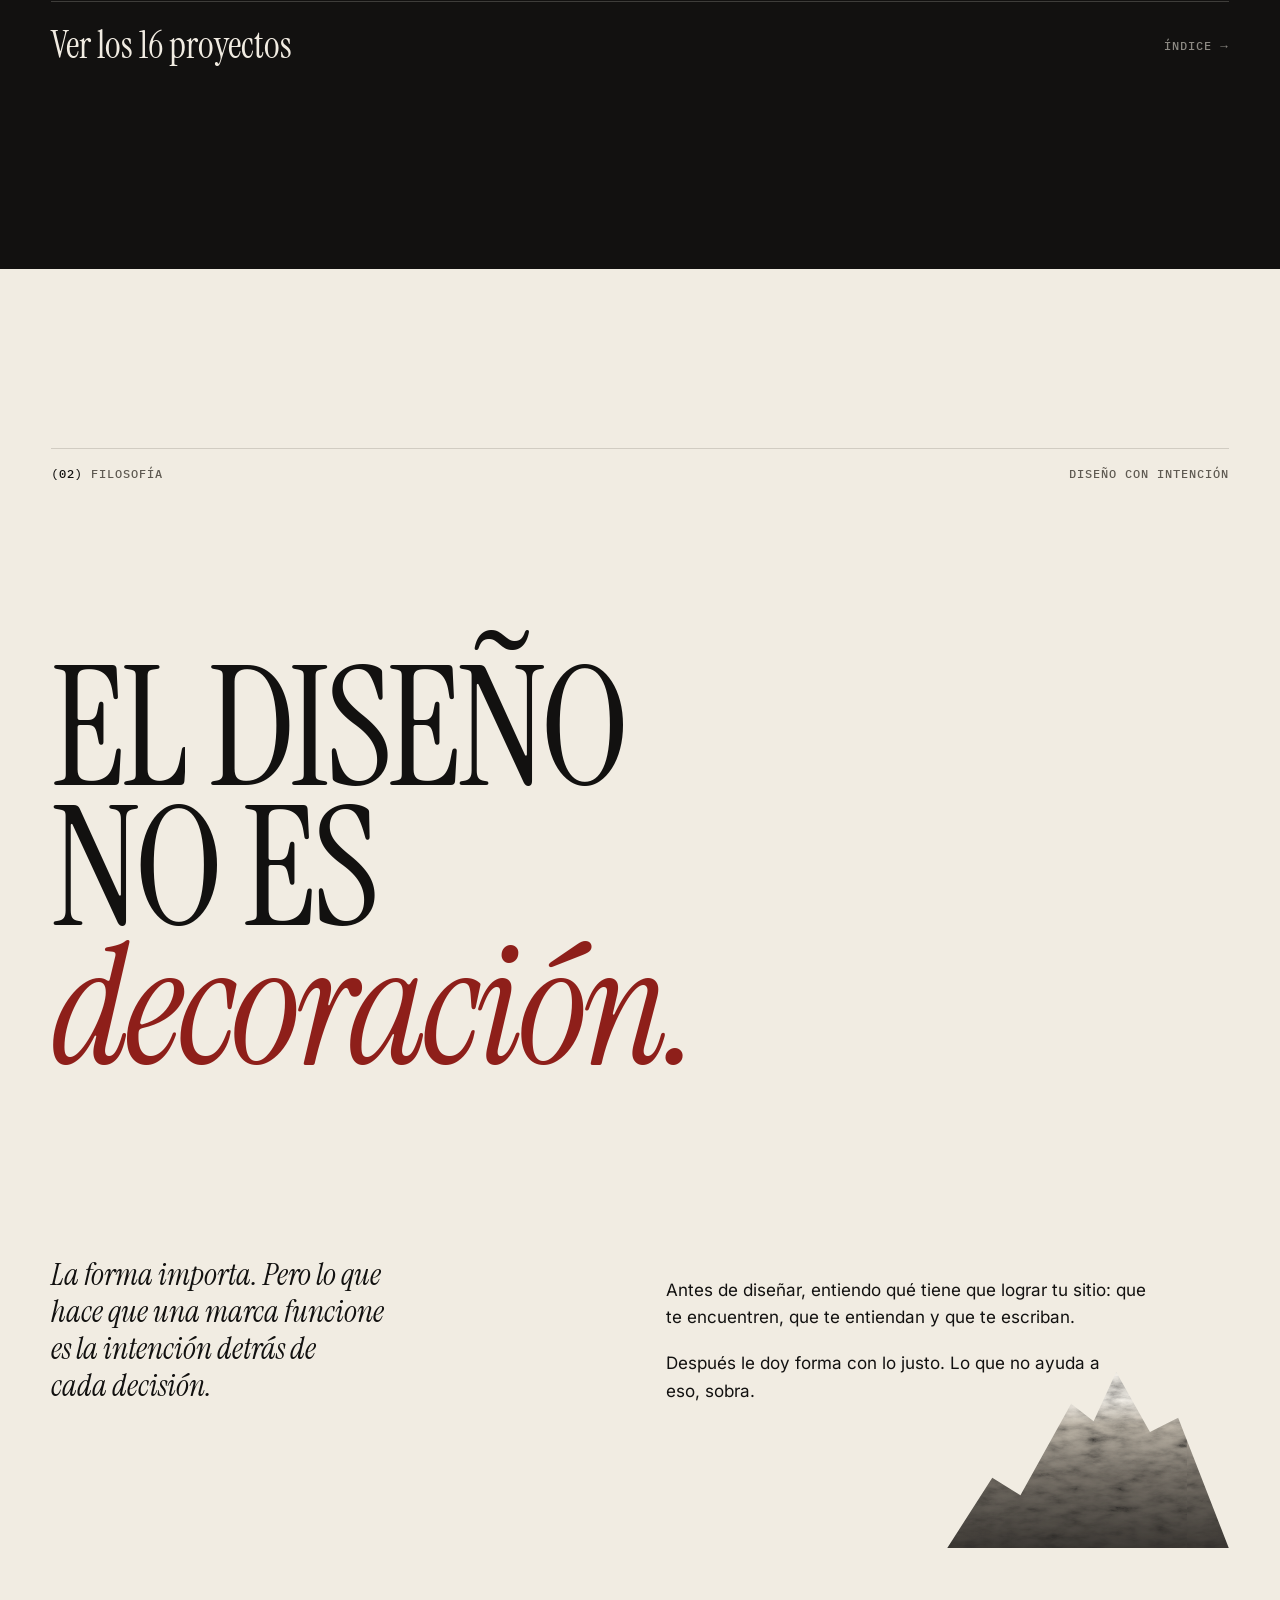
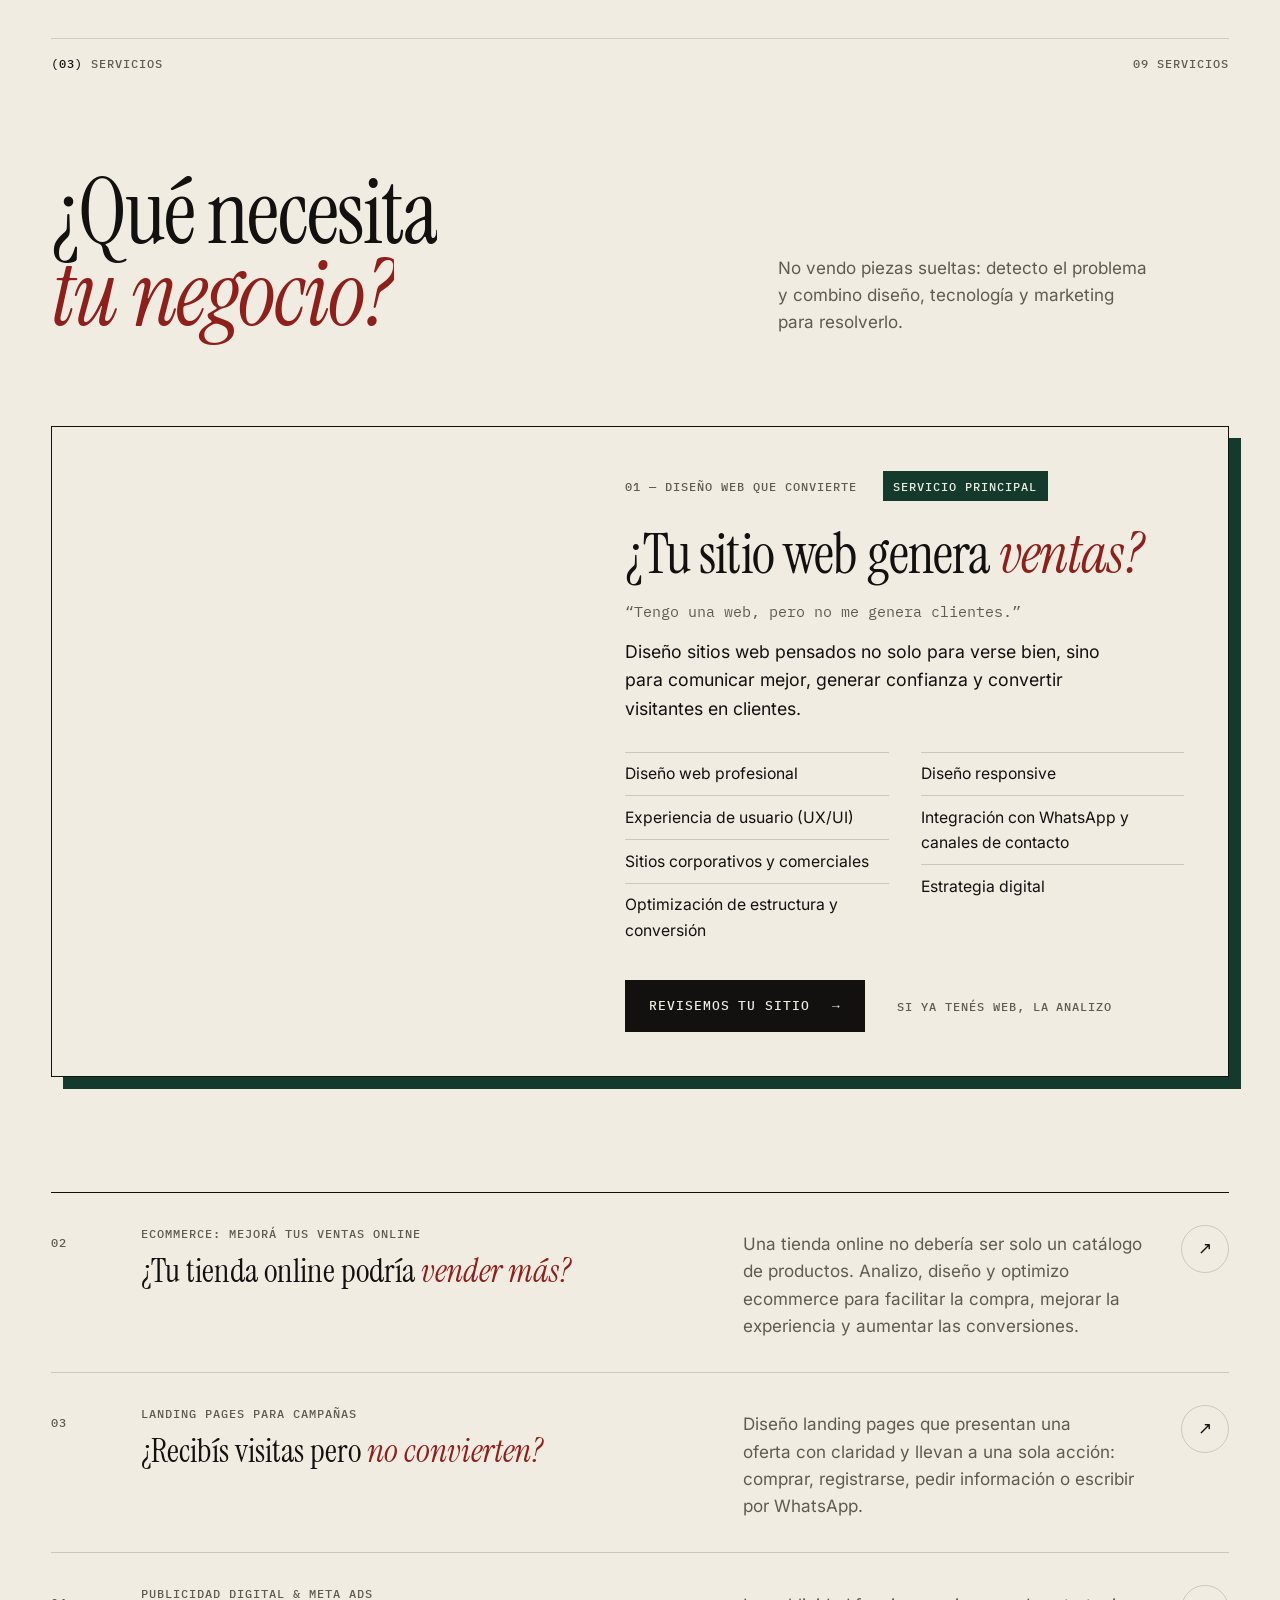
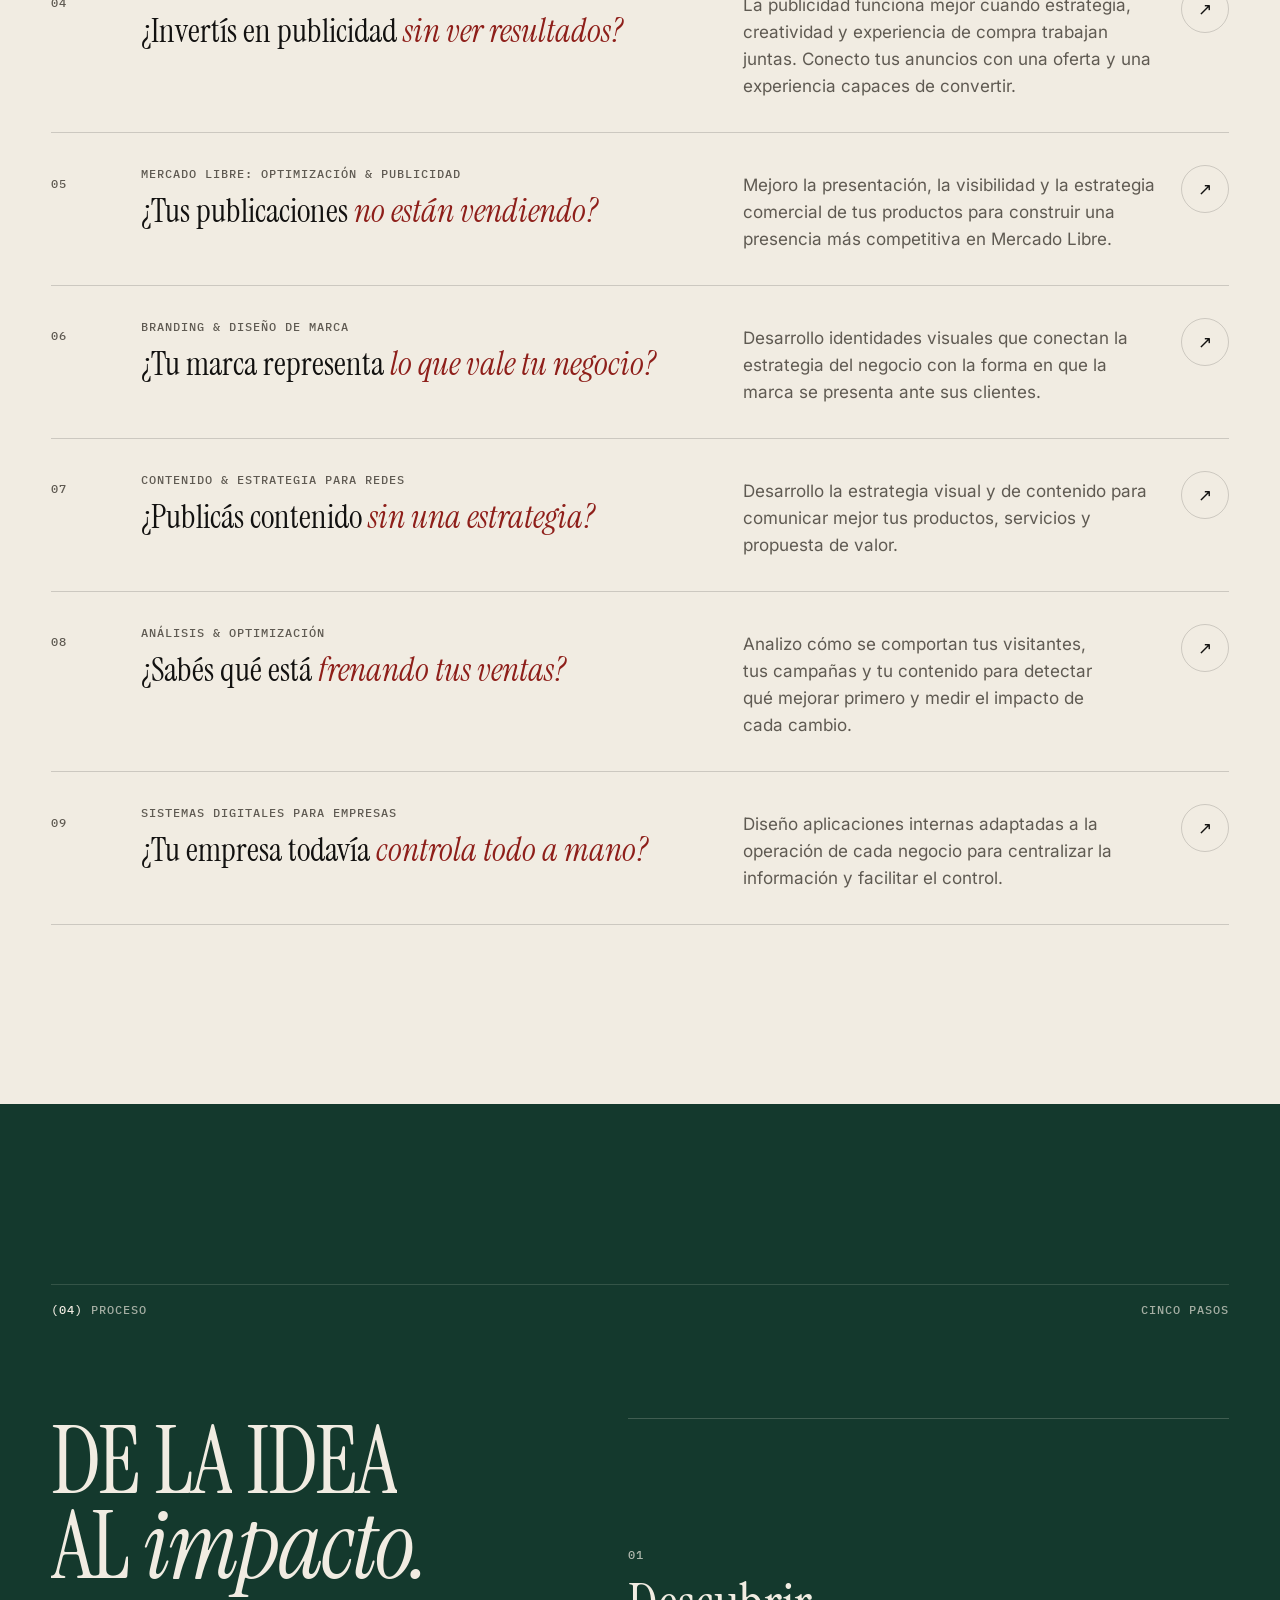
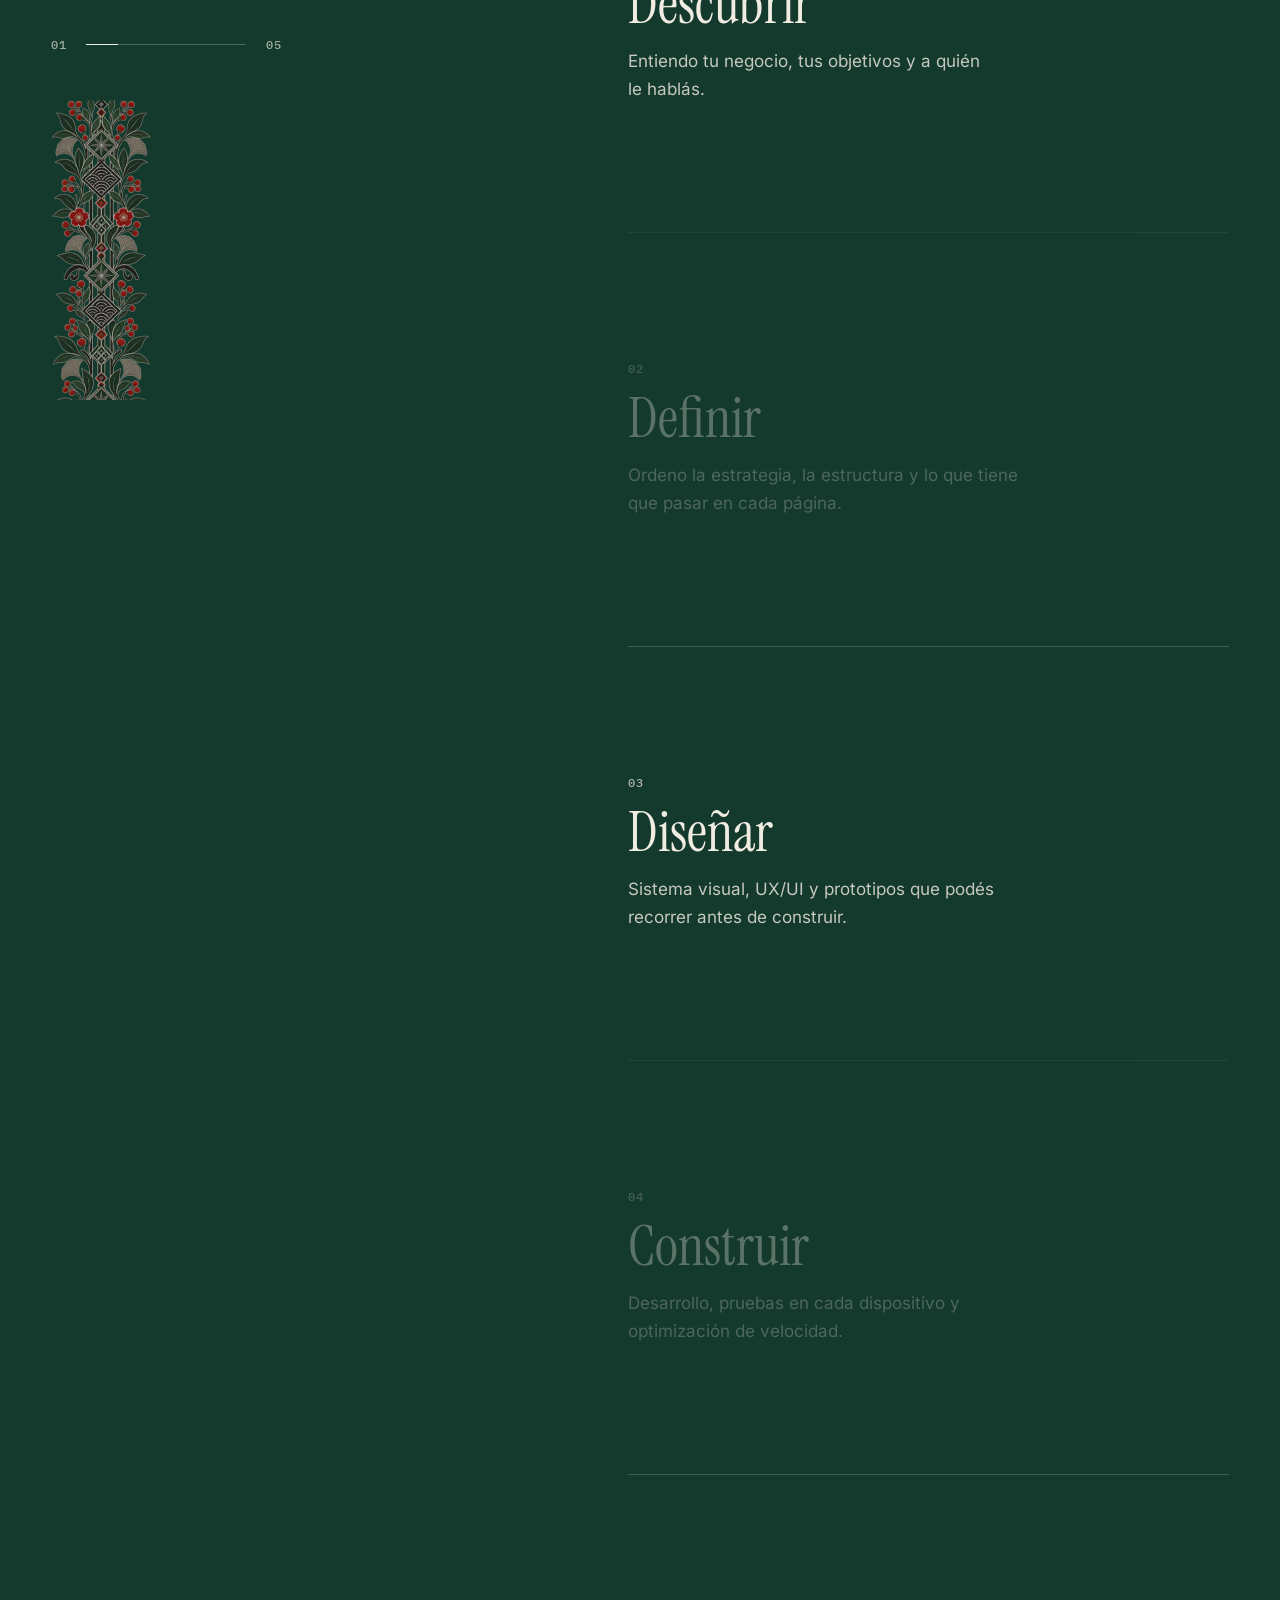
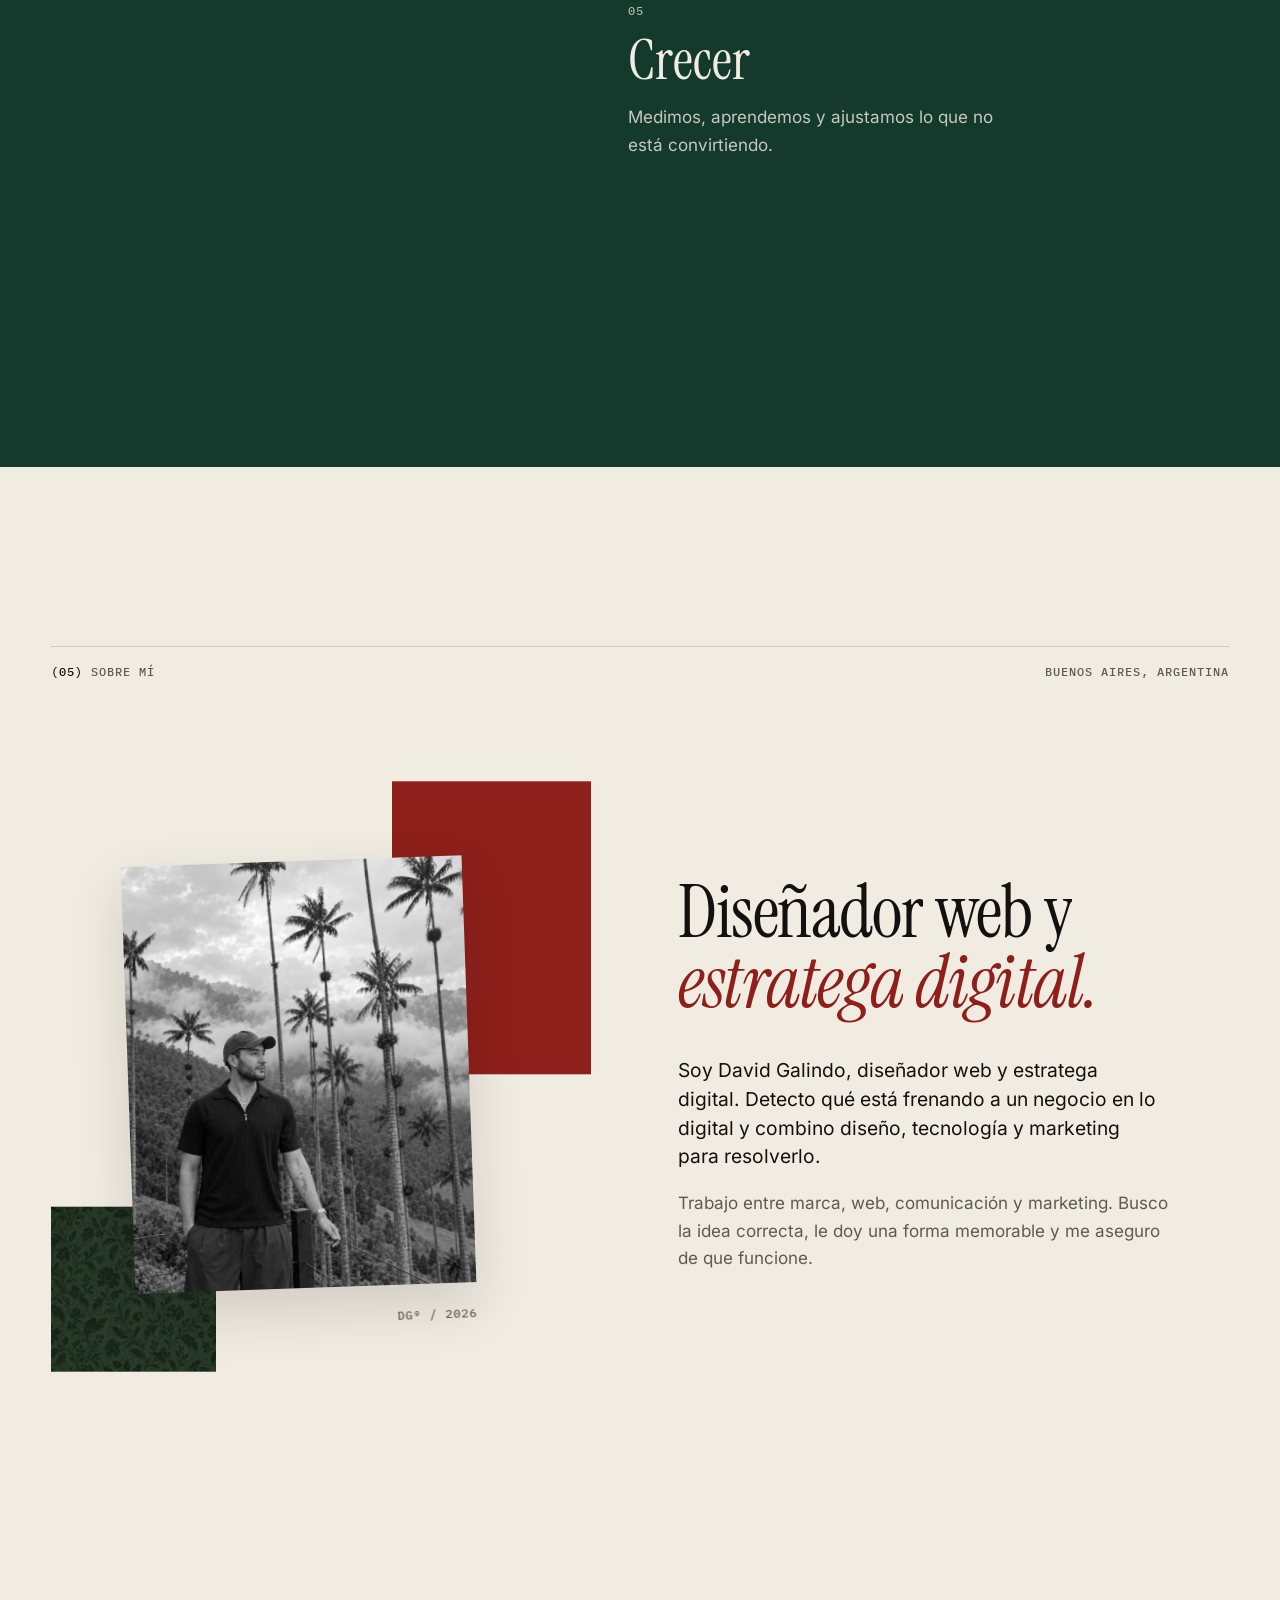
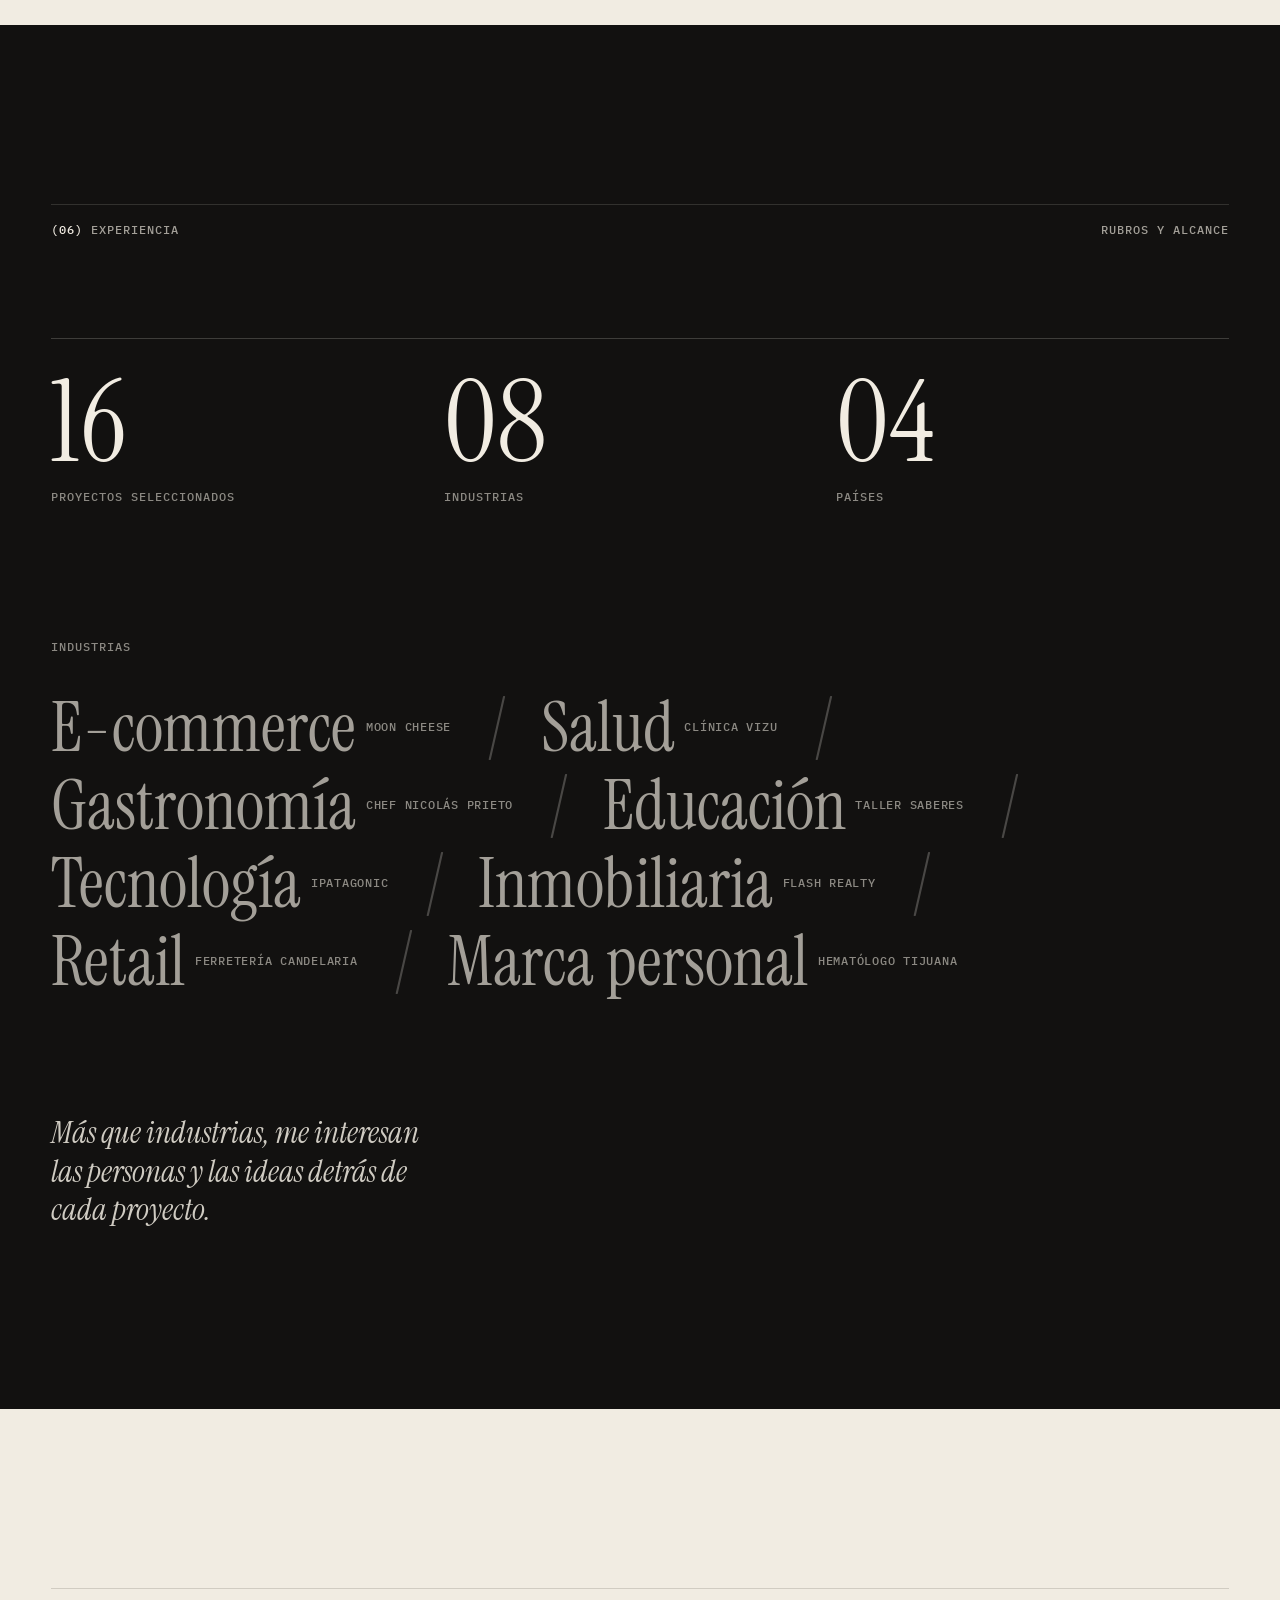
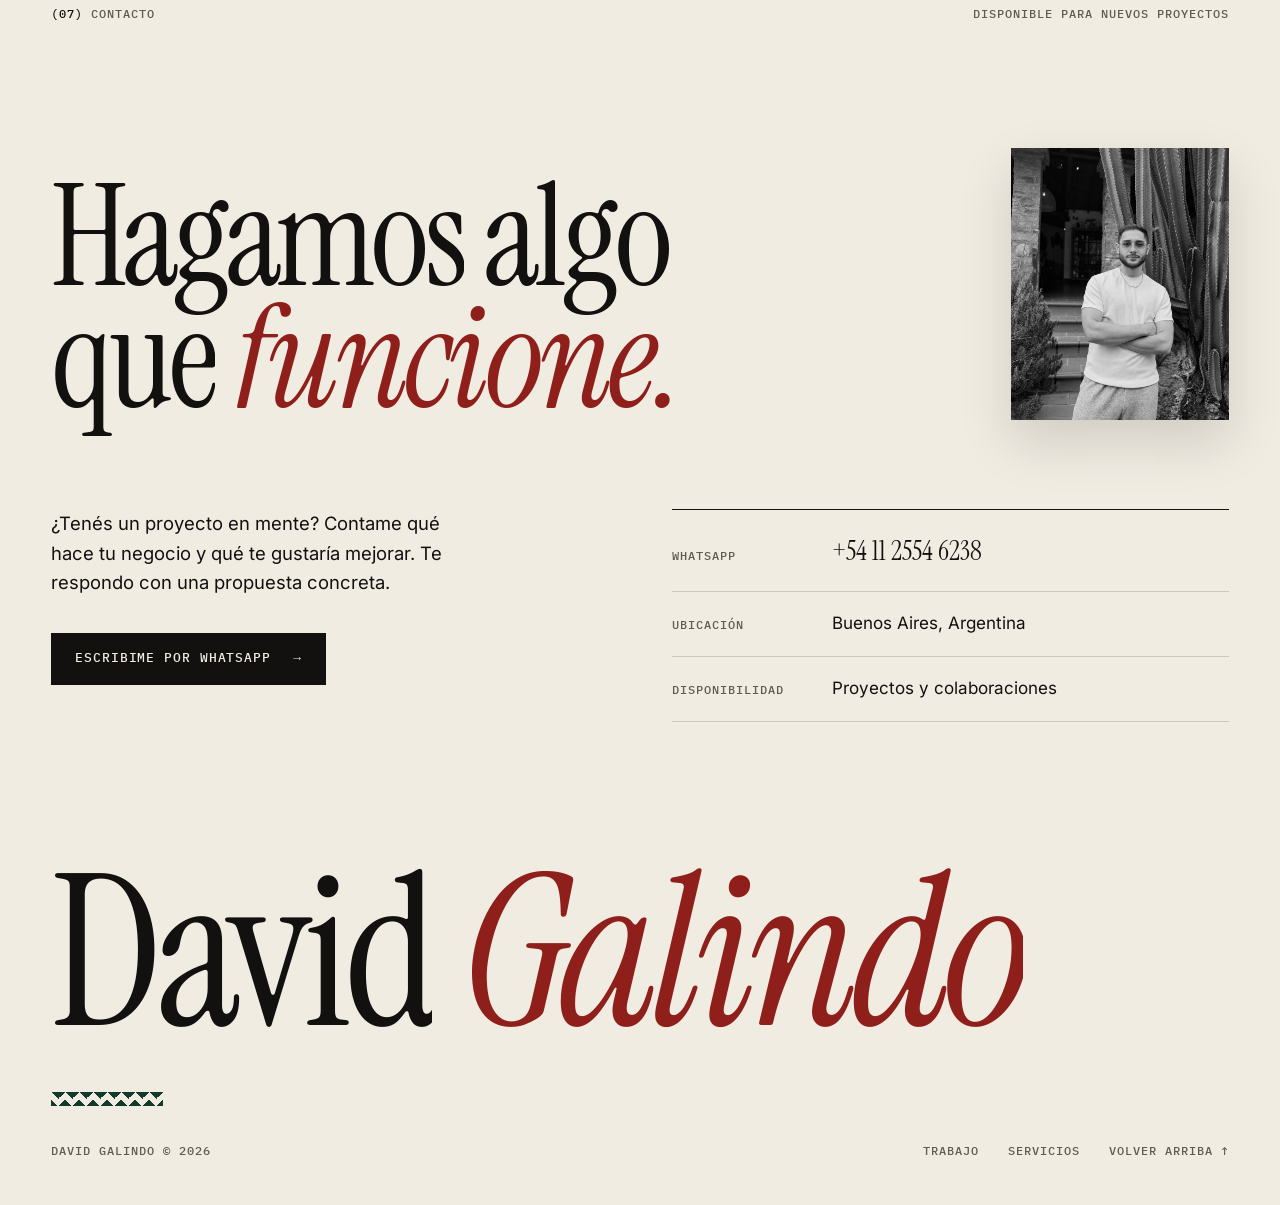
==== commit fdb2f466: "Agrega Essential Joyas y Edén Muisca al portafolio - Essential Joyas (joyería detal y mayorista, Med" ====
--- a/index.html
+++ b/index.html
@@ -443,12 +443,12 @@
   </div>
 </section>
 
-<div class="marquee" aria-hidden="true"><div class="marquee-track"><span>TorniFix</span><i></i><span>Moon Cheese</span><i></i><span>Clínica Vizu</span><i></i><span>OLIPOP</span><i></i><span>Chef Nicolás Prieto</span><i></i><span>Casa en Orden</span><i></i><span>Magic Spoon</span><i></i><span>iPatagonic</span><i></i><span>Flash Realty</span><i></i><span>Ferretería Candelaria</span><i></i><span>Hematólogo Tijuana</span><i></i><span>Mundo Tesis</span><i></i><span>Astroterapéutica</span><i></i><span>Taller Saberes</span><i></i><span>TorniFix</span><i></i><span>Moon Cheese</span><i></i><span>Clínica Vizu</span><i></i><span>OLIPOP</span><i></i><span>Chef Nicolás Prieto</span><i></i><span>Casa en Orden</span><i></i><span>Magic Spoon</span><i></i><span>iPatagonic</span><i></i><span>Flash Realty</span><i></i><span>Ferretería Candelaria</span><i></i><span>Hematólogo Tijuana</span><i></i><span>Mundo Tesis</span><i></i><span>Astroterapéutica</span><i></i><span>Taller Saberes</span><i></i></div></div>
+<div class="marquee" aria-hidden="true"><div class="marquee-track"><span>Essential Joyas</span><i></i><span>Edén Muisca</span><i></i><span>TorniFix</span><i></i><span>Moon Cheese</span><i></i><span>Clínica Vizu</span><i></i><span>OLIPOP</span><i></i><span>Chef Nicolás Prieto</span><i></i><span>Casa en Orden</span><i></i><span>Magic Spoon</span><i></i><span>iPatagonic</span><i></i><span>Flash Realty</span><i></i><span>Ferretería Candelaria</span><i></i><span>Hematólogo Tijuana</span><i></i><span>Mundo Tesis</span><i></i><span>Astroterapéutica</span><i></i><span>Taller Saberes</span><i></i><span>Essential Joyas</span><i></i><span>Edén Muisca</span><i></i><span>TorniFix</span><i></i><span>Moon Cheese</span><i></i><span>Clínica Vizu</span><i></i><span>OLIPOP</span><i></i><span>Chef Nicolás Prieto</span><i></i><span>Casa en Orden</span><i></i><span>Magic Spoon</span><i></i><span>iPatagonic</span><i></i><span>Flash Realty</span><i></i><span>Ferretería Candelaria</span><i></i><span>Hematólogo Tijuana</span><i></i><span>Mundo Tesis</span><i></i><span>Astroterapéutica</span><i></i><span>Taller Saberes</span><i></i></div></div>
 
 <!-- TRABAJO · oscuro -->
 <section class="work on-dark" id="trabajo">
   <div class="wrap">
-    <div class="sec-top label"><span><b>(01)</b> Trabajo seleccionado</span><span>06 / 14</span></div>
+    <div class="sec-top label"><span><b>(01)</b> Trabajo seleccionado</span><span>06 / 16</span></div>
     <div class="work-title">
       <h2 data-split>Trabajo <em>seleccionado.</em></h2>
       <p class="reveal" style="--i:1">Sitios, tiendas y sistemas visuales donde la marca y la conversión se diseñan juntas.</p>
@@ -482,38 +482,40 @@
         <div class="project-head"><span class="num">04</span><h3>Magic Spoon</h3><a class="project-go" href="https://magicspoon.com/" target="_blank" rel="noreferrer" aria-label="Abrir Magic Spoon en una pestaña nueva">↗</a></div>
         <div class="project-sub meta"><span>E-commerce · Food</span><span>D2C / Suscripción / Campañas</span></div>
       </article>
-      <article class="project half reveal-media" data-parallax id="p-chef-nicolas-prieto">
-        <a class="media" href="https://chefnicolasprieto.com/" target="_blank" rel="noreferrer" aria-label="Visitar el sitio de Chef Nicolás Prieto">
-          <div class="media-in"><img src="./projects/chef-nicolas-prieto.jpg" width="1333" height="926" loading="lazy" decoding="async" alt="Captura del sitio Chef Nicolás Prieto"></div>
+      <article class="project half reveal-media" data-parallax id="p-essential-joyas">
+        <a class="media" href="https://5ptvy8-61.myshopify.com/" target="_blank" rel="noreferrer" aria-label="Visitar el sitio de Essential Joyas">
+          <div class="media-in"><img src="./projects/essential-joyas.jpg" width="1350" height="928" loading="lazy" decoding="async" alt="Captura del sitio Essential Joyas"></div>
         </a>
-        <div class="project-head"><span class="num">05</span><h3>Chef Nicolás Prieto</h3><a class="project-go" href="https://chefnicolasprieto.com/" target="_blank" rel="noreferrer" aria-label="Abrir Chef Nicolás Prieto en una pestaña nueva">↗</a></div>
-        <div class="project-sub meta"><span>Educación · Gastronomía</span><span>Arquitectura UX / Cursos / Marca personal</span></div>
+        <div class="project-head"><span class="num">05</span><h3>Essential Joyas</h3><a class="project-go" href="https://5ptvy8-61.myshopify.com/" target="_blank" rel="noreferrer" aria-label="Abrir Essential Joyas en una pestaña nueva">↗</a></div>
+        <div class="project-sub meta"><span>E-commerce · Joyería</span><span>Shopify / Detal y mayorista / Catálogo</span></div>
       </article>
-      <article class="project half low reveal-media" data-parallax id="p-tornifix">
-        <a class="media" href="https://davidcortes377.github.io/kit-compra-exacta/" target="_blank" rel="noreferrer" aria-label="Visitar el sitio de TorniFix">
-          <div class="media-in"><img src="./projects/tornifix.jpg" width="1348" height="926" loading="lazy" decoding="async" alt="Captura del sitio TorniFix"></div>
+      <article class="project half low reveal-media" data-parallax id="p-eden-muisca">
+        <a class="media" href="https://edenmuisca.com/" target="_blank" rel="noreferrer" aria-label="Visitar el sitio de Edén Muisca">
+          <div class="media-in"><img src="./projects/eden-muisca.jpg" width="1350" height="928" loading="lazy" decoding="async" alt="Captura del sitio Edén Muisca"></div>
         </a>
-        <div class="project-head"><span class="num">06</span><h3>TorniFix</h3><a class="project-go" href="https://davidcortes377.github.io/kit-compra-exacta/" target="_blank" rel="noreferrer" aria-label="Abrir TorniFix en una pestaña nueva">↗</a></div>
-        <div class="project-sub meta"><span>E-commerce · Automotriz</span><span>Landing page / Conversión / Meta Ads</span></div>
+        <div class="project-head"><span class="num">06</span><h3>Edén Muisca</h3><a class="project-go" href="https://edenmuisca.com/" target="_blank" rel="noreferrer" aria-label="Abrir Edén Muisca en una pestaña nueva">↗</a></div>
+        <div class="project-sub meta"><span>E-commerce · Suplementos</span><span>Shopify / Compra por objetivo / Combos</span></div>
       </article>
     </div>
     <details class="all-projects">
-      <summary><span>Ver los 14 proyectos</span><span class="meta">Índice <b aria-hidden="true">→</b></span></summary>
+      <summary><span>Ver los 16 proyectos</span><span class="meta">Índice <b aria-hidden="true">→</b></span></summary>
       <div class="index">
-        <a class="index-row" data-img="./projects/tornifix.jpg" href="https://davidcortes377.github.io/kit-compra-exacta/" target="_blank" rel="noreferrer"><span class="num">01</span><strong>TorniFix</strong><span class="meta">E-commerce · Automotriz</span><span class="meta">Landing page / Conversión</span><span aria-hidden="true">↗</span></a>
-        <a class="index-row" data-img="./projects/moon-cheese.jpg" href="https://mooncheese.com/" target="_blank" rel="noreferrer"><span class="num">02</span><strong>Moon Cheese</strong><span class="meta">E-commerce · Food</span><span class="meta">Shopify / Dirección visual</span><span aria-hidden="true">↗</span></a>
-        <a class="index-row" data-img="./projects/clinica-vizu.jpg" href="https://clinicavizu.com/" target="_blank" rel="noreferrer"><span class="num">03</span><strong>Clínica Vizu</strong><span class="meta">Salud · Servicios</span><span class="meta">UX estratégico / Video hero</span><span aria-hidden="true">↗</span></a>
-        <a class="index-row" data-img="./projects/olipop.jpg" href="https://drinkolipop.com/" target="_blank" rel="noreferrer"><span class="num">04</span><strong>OLIPOP</strong><span class="meta">E-commerce · Beverage</span><span class="meta">E-commerce / Storytelling</span><span aria-hidden="true">↗</span></a>
-        <a class="index-row" data-img="./projects/chef-nicolas-prieto.jpg" href="https://chefnicolasprieto.com/" target="_blank" rel="noreferrer"><span class="num">05</span><strong>Chef Nicolás Prieto</strong><span class="meta">Educación · Gastronomía</span><span class="meta">Arquitectura UX / Cursos</span><span aria-hidden="true">↗</span></a>
-        <a class="index-row" data-img="./projects/casa-en-orden.jpg" href="https://casaenorden.shop" target="_blank" rel="noreferrer"><span class="num">06</span><strong>Casa en Orden</strong><span class="meta">E-commerce · Hogar</span><span class="meta">Tienda online / Campañas</span><span aria-hidden="true">↗</span></a>
-        <a class="index-row" data-img="./projects/magic-spoon.jpg" href="https://magicspoon.com/" target="_blank" rel="noreferrer"><span class="num">07</span><strong>Magic Spoon</strong><span class="meta">E-commerce · Food</span><span class="meta">D2C / Suscripción</span><span aria-hidden="true">↗</span></a>
-        <a class="index-row" data-img="./projects/ipatagonic.jpg" href="https://ipatagonic.com/" target="_blank" rel="noreferrer"><span class="num">08</span><strong>iPatagonic</strong><span class="meta">Corporativo · Tecnología</span><span class="meta">Bilingüe / Servicios B2B</span><span aria-hidden="true">↗</span></a>
-        <a class="index-row" data-img="./projects/nivaxel-flash.jpg" href="https://nivaxel.site/flash/" target="_blank" rel="noreferrer"><span class="num">09</span><strong>Flash Realty</strong><span class="meta">Inmobiliaria · Leads</span><span class="meta">Landing page / Generación de leads</span><span aria-hidden="true">↗</span></a>
-        <a class="index-row" data-img="./projects/ferreteria-candelaria.jpg" href="https://nivaxel.site/ferreteriacandelaria/" target="_blank" rel="noreferrer"><span class="num">10</span><strong>Ferretería Candelaria</strong><span class="meta">Retail · Construcción</span><span class="meta">Catálogo / Cotizador</span><span aria-hidden="true">↗</span></a>
-        <a class="index-row" data-img="./projects/hematologo-tijuana.jpg" href="https://hematologotijuana.com/" target="_blank" rel="noreferrer"><span class="num">11</span><strong>Hematólogo Tijuana</strong><span class="meta">Salud · Marca personal</span><span class="meta">Marca personal / Contenido médico</span><span aria-hidden="true">↗</span></a>
-        <a class="index-row" data-img="./projects/mundo-tesis.jpg" href="https://mundotesis.pe/" target="_blank" rel="noreferrer"><span class="num">12</span><strong>Mundo Tesis</strong><span class="meta">Educación · Comunidad</span><span class="meta">Plataforma educativa / Cursos</span><span aria-hidden="true">↗</span></a>
-        <a class="index-row" data-img="./projects/astroterapeutica.jpg" href="https://www.astroterapeutica.com/" target="_blank" rel="noreferrer"><span class="num">13</span><strong>Astroterapéutica</strong><span class="meta">Educación · Wellness</span><span class="meta">Academia online / Cursos</span><span aria-hidden="true">↗</span></a>
-        <a class="index-row" data-img="./projects/taller-saberes.jpg" href="https://www.tallersaberes.com/" target="_blank" rel="noreferrer"><span class="num">14</span><strong>Taller Saberes</strong><span class="meta">Educación · Institucional</span><span class="meta">Sitio institucional / Servicios</span><span aria-hidden="true">↗</span></a>
+        <a class="index-row" data-img="./projects/essential-joyas.jpg" href="https://5ptvy8-61.myshopify.com/" target="_blank" rel="noreferrer"><span class="num">01</span><strong>Essential Joyas</strong><span class="meta">E-commerce · Joyería</span><span class="meta">Shopify / Detal y mayorista</span><span aria-hidden="true">↗</span></a>
+        <a class="index-row" data-img="./projects/eden-muisca.jpg" href="https://edenmuisca.com/" target="_blank" rel="noreferrer"><span class="num">02</span><strong>Edén Muisca</strong><span class="meta">E-commerce · Suplementos</span><span class="meta">Shopify / Compra por objetivo</span><span aria-hidden="true">↗</span></a>
+        <a class="index-row" data-img="./projects/tornifix.jpg" href="https://davidcortes377.github.io/kit-compra-exacta/" target="_blank" rel="noreferrer"><span class="num">03</span><strong>TorniFix</strong><span class="meta">E-commerce · Automotriz</span><span class="meta">Landing page / Conversión</span><span aria-hidden="true">↗</span></a>
+        <a class="index-row" data-img="./projects/moon-cheese.jpg" href="https://mooncheese.com/" target="_blank" rel="noreferrer"><span class="num">04</span><strong>Moon Cheese</strong><span class="meta">E-commerce · Food</span><span class="meta">Shopify / Dirección visual</span><span aria-hidden="true">↗</span></a>
+        <a class="index-row" data-img="./projects/clinica-vizu.jpg" href="https://clinicavizu.com/" target="_blank" rel="noreferrer"><span class="num">05</span><strong>Clínica Vizu</strong><span class="meta">Salud · Servicios</span><span class="meta">UX estratégico / Video hero</span><span aria-hidden="true">↗</span></a>
+        <a class="index-row" data-img="./projects/olipop.jpg" href="https://drinkolipop.com/" target="_blank" rel="noreferrer"><span class="num">06</span><strong>OLIPOP</strong><span class="meta">E-commerce · Beverage</span><span class="meta">E-commerce / Storytelling</span><span aria-hidden="true">↗</span></a>
+        <a class="index-row" data-img="./projects/chef-nicolas-prieto.jpg" href="https://chefnicolasprieto.com/" target="_blank" rel="noreferrer"><span class="num">07</span><strong>Chef Nicolás Prieto</strong><span class="meta">Educación · Gastronomía</span><span class="meta">Arquitectura UX / Cursos</span><span aria-hidden="true">↗</span></a>
+        <a class="index-row" data-img="./projects/casa-en-orden.jpg" href="https://casaenorden.shop" target="_blank" rel="noreferrer"><span class="num">08</span><strong>Casa en Orden</strong><span class="meta">E-commerce · Hogar</span><span class="meta">Tienda online / Campañas</span><span aria-hidden="true">↗</span></a>
+        <a class="index-row" data-img="./projects/magic-spoon.jpg" href="https://magicspoon.com/" target="_blank" rel="noreferrer"><span class="num">09</span><strong>Magic Spoon</strong><span class="meta">E-commerce · Food</span><span class="meta">D2C / Suscripción</span><span aria-hidden="true">↗</span></a>
+        <a class="index-row" data-img="./projects/ipatagonic.jpg" href="https://ipatagonic.com/" target="_blank" rel="noreferrer"><span class="num">10</span><strong>iPatagonic</strong><span class="meta">Corporativo · Tecnología</span><span class="meta">Bilingüe / Servicios B2B</span><span aria-hidden="true">↗</span></a>
+        <a class="index-row" data-img="./projects/nivaxel-flash.jpg" href="https://nivaxel.site/flash/" target="_blank" rel="noreferrer"><span class="num">11</span><strong>Flash Realty</strong><span class="meta">Inmobiliaria · Leads</span><span class="meta">Landing page / Generación de leads</span><span aria-hidden="true">↗</span></a>
+        <a class="index-row" data-img="./projects/ferreteria-candelaria.jpg" href="https://nivaxel.site/ferreteriacandelaria/" target="_blank" rel="noreferrer"><span class="num">12</span><strong>Ferretería Candelaria</strong><span class="meta">Retail · Construcción</span><span class="meta">Catálogo / Cotizador</span><span aria-hidden="true">↗</span></a>
+        <a class="index-row" data-img="./projects/hematologo-tijuana.jpg" href="https://hematologotijuana.com/" target="_blank" rel="noreferrer"><span class="num">13</span><strong>Hematólogo Tijuana</strong><span class="meta">Salud · Marca personal</span><span class="meta">Marca personal / Contenido médico</span><span aria-hidden="true">↗</span></a>
+        <a class="index-row" data-img="./projects/mundo-tesis.jpg" href="https://mundotesis.pe/" target="_blank" rel="noreferrer"><span class="num">14</span><strong>Mundo Tesis</strong><span class="meta">Educación · Comunidad</span><span class="meta">Plataforma educativa / Cursos</span><span aria-hidden="true">↗</span></a>
+        <a class="index-row" data-img="./projects/astroterapeutica.jpg" href="https://www.astroterapeutica.com/" target="_blank" rel="noreferrer"><span class="num">15</span><strong>Astroterapéutica</strong><span class="meta">Educación · Wellness</span><span class="meta">Academia online / Cursos</span><span aria-hidden="true">↗</span></a>
+        <a class="index-row" data-img="./projects/taller-saberes.jpg" href="https://www.tallersaberes.com/" target="_blank" rel="noreferrer"><span class="num">16</span><strong>Taller Saberes</strong><span class="meta">Educación · Institucional</span><span class="meta">Sitio institucional / Servicios</span><span aria-hidden="true">↗</span></a>
       </div>
     </details>
   </div>
@@ -669,7 +671,7 @@
   <div class="wrap">
     <div class="sec-top label"><span><b>(06)</b> Experiencia</span><span>Rubros y alcance</span></div>
     <div class="numbers">
-      <div class="reveal"><strong data-n="14">14</strong><span class="meta">Proyectos seleccionados</span></div>
+      <div class="reveal"><strong data-n="16">16</strong><span class="meta">Proyectos seleccionados</span></div>
       <div class="reveal" style="--i:1"><strong data-n="8">08</strong><span class="meta">Industrias</span></div>
       <div class="reveal" style="--i:2"><strong data-n="4">04</strong><span class="meta">Países</span></div>
     </div>
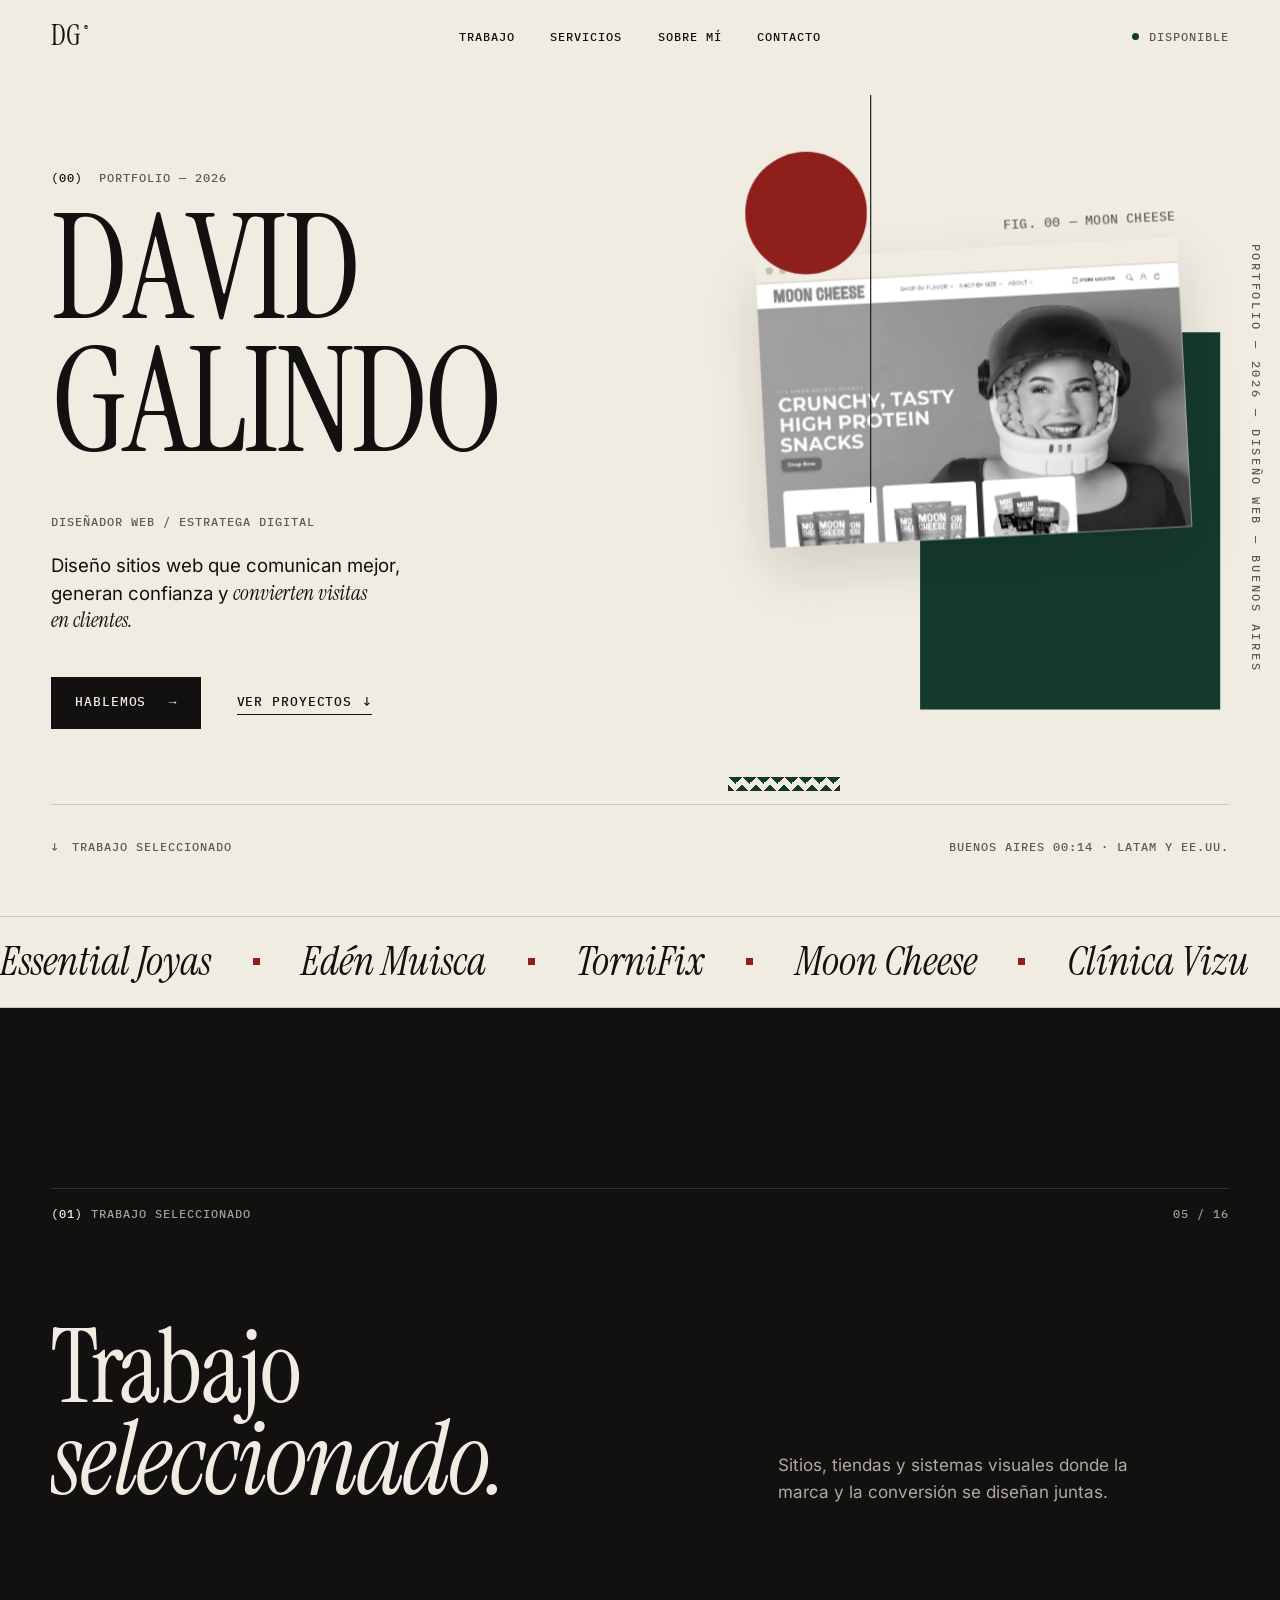
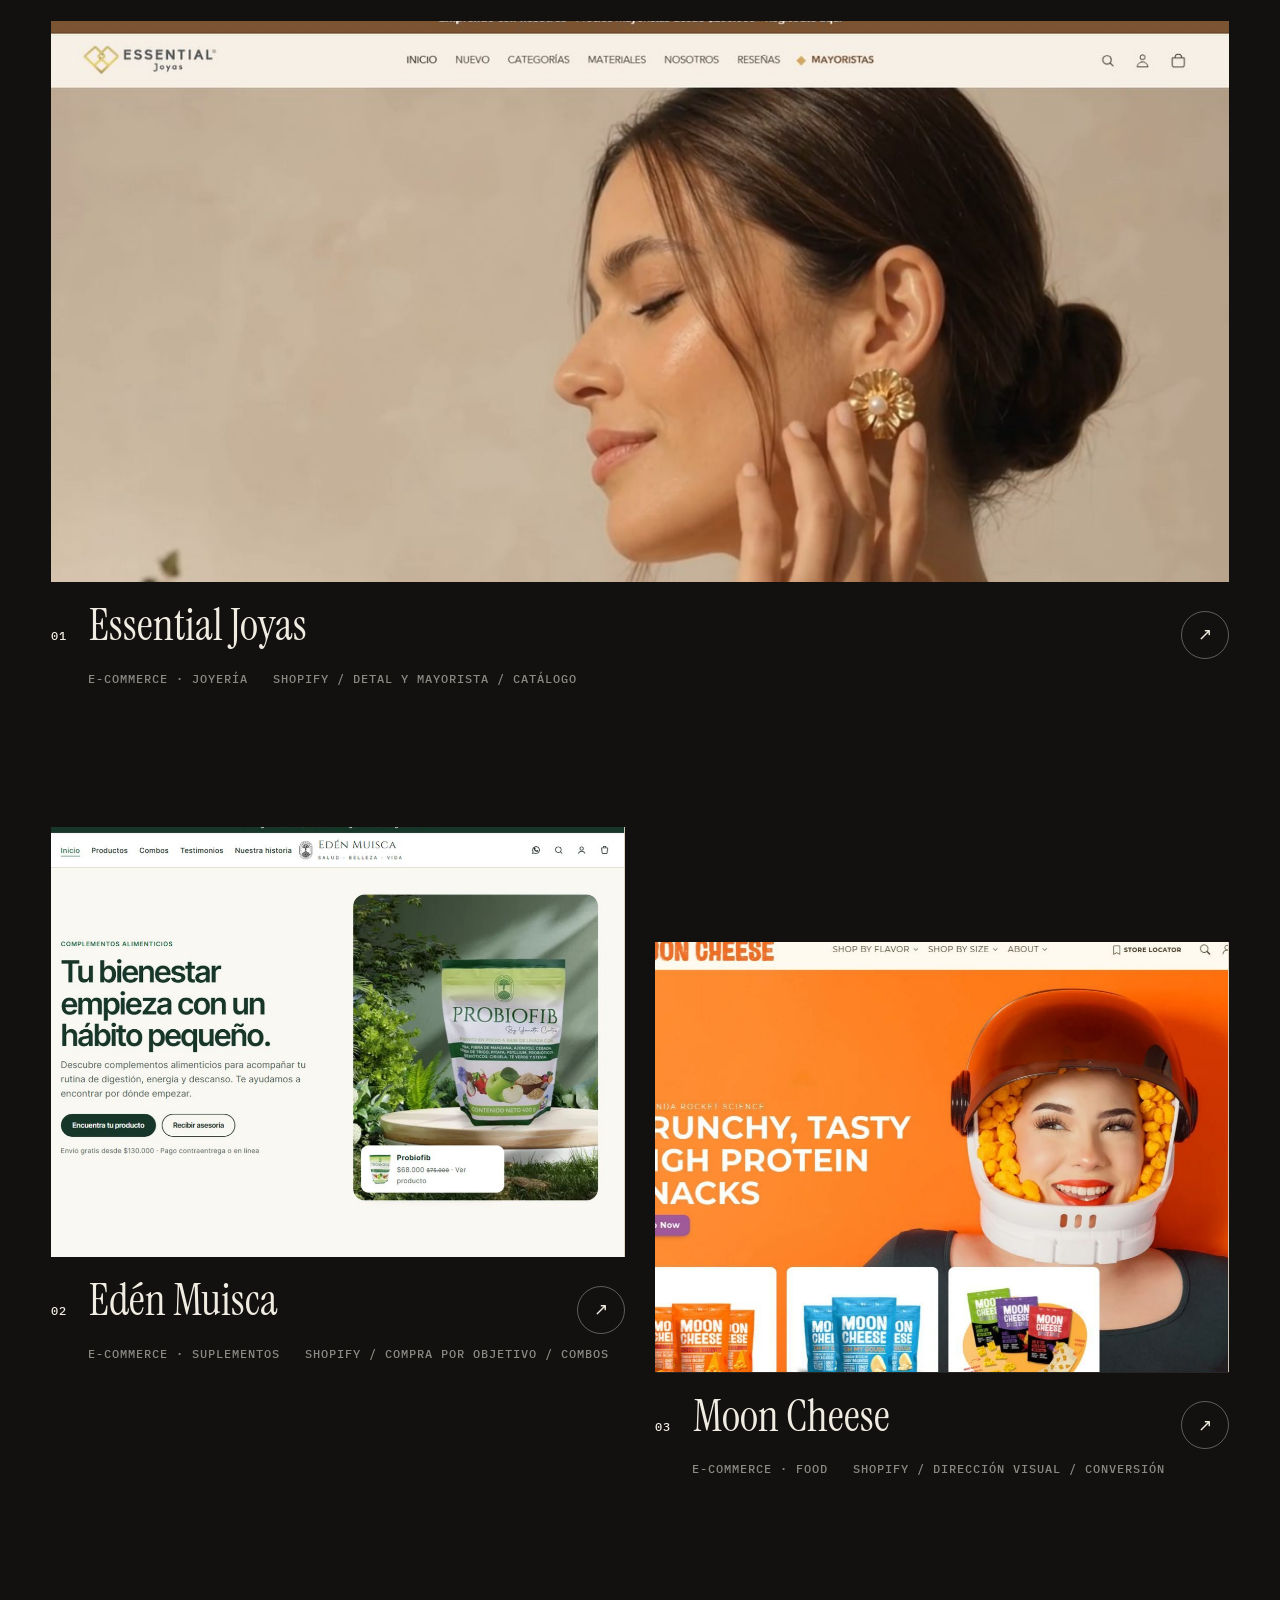
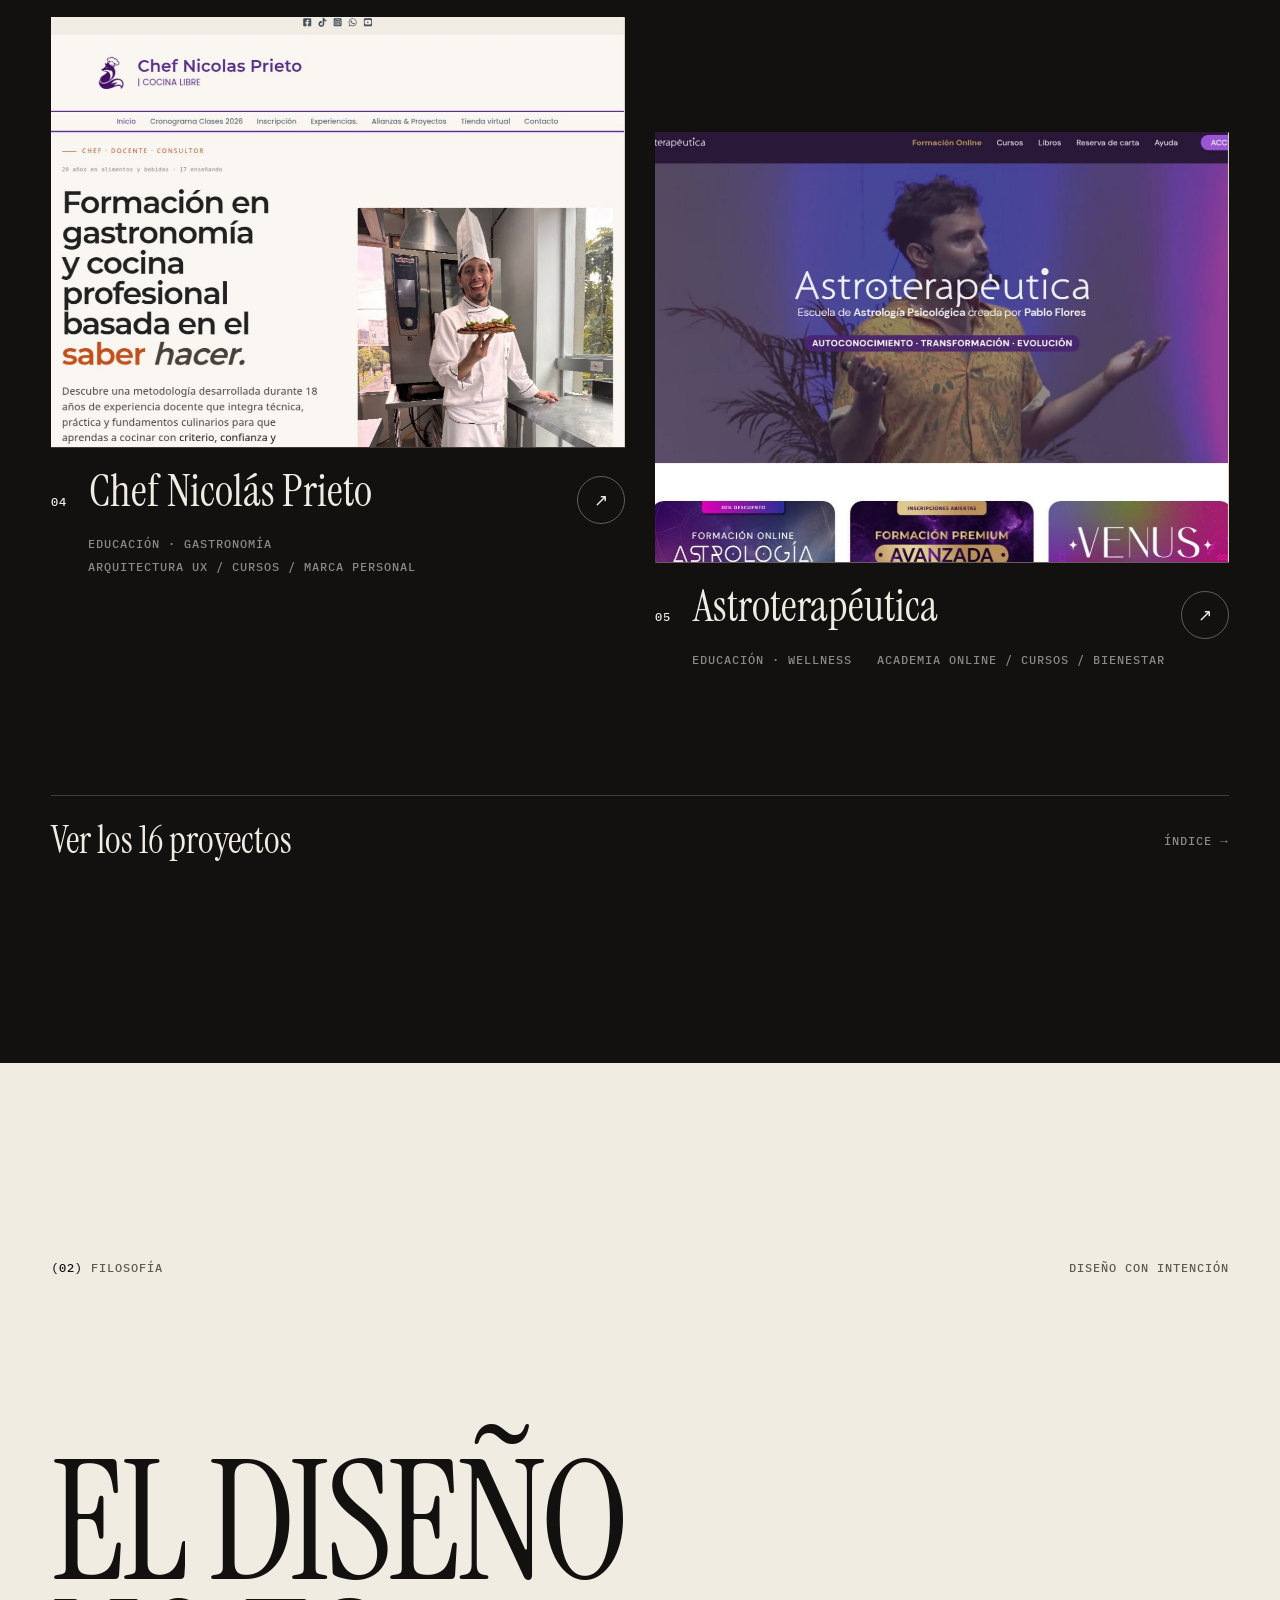
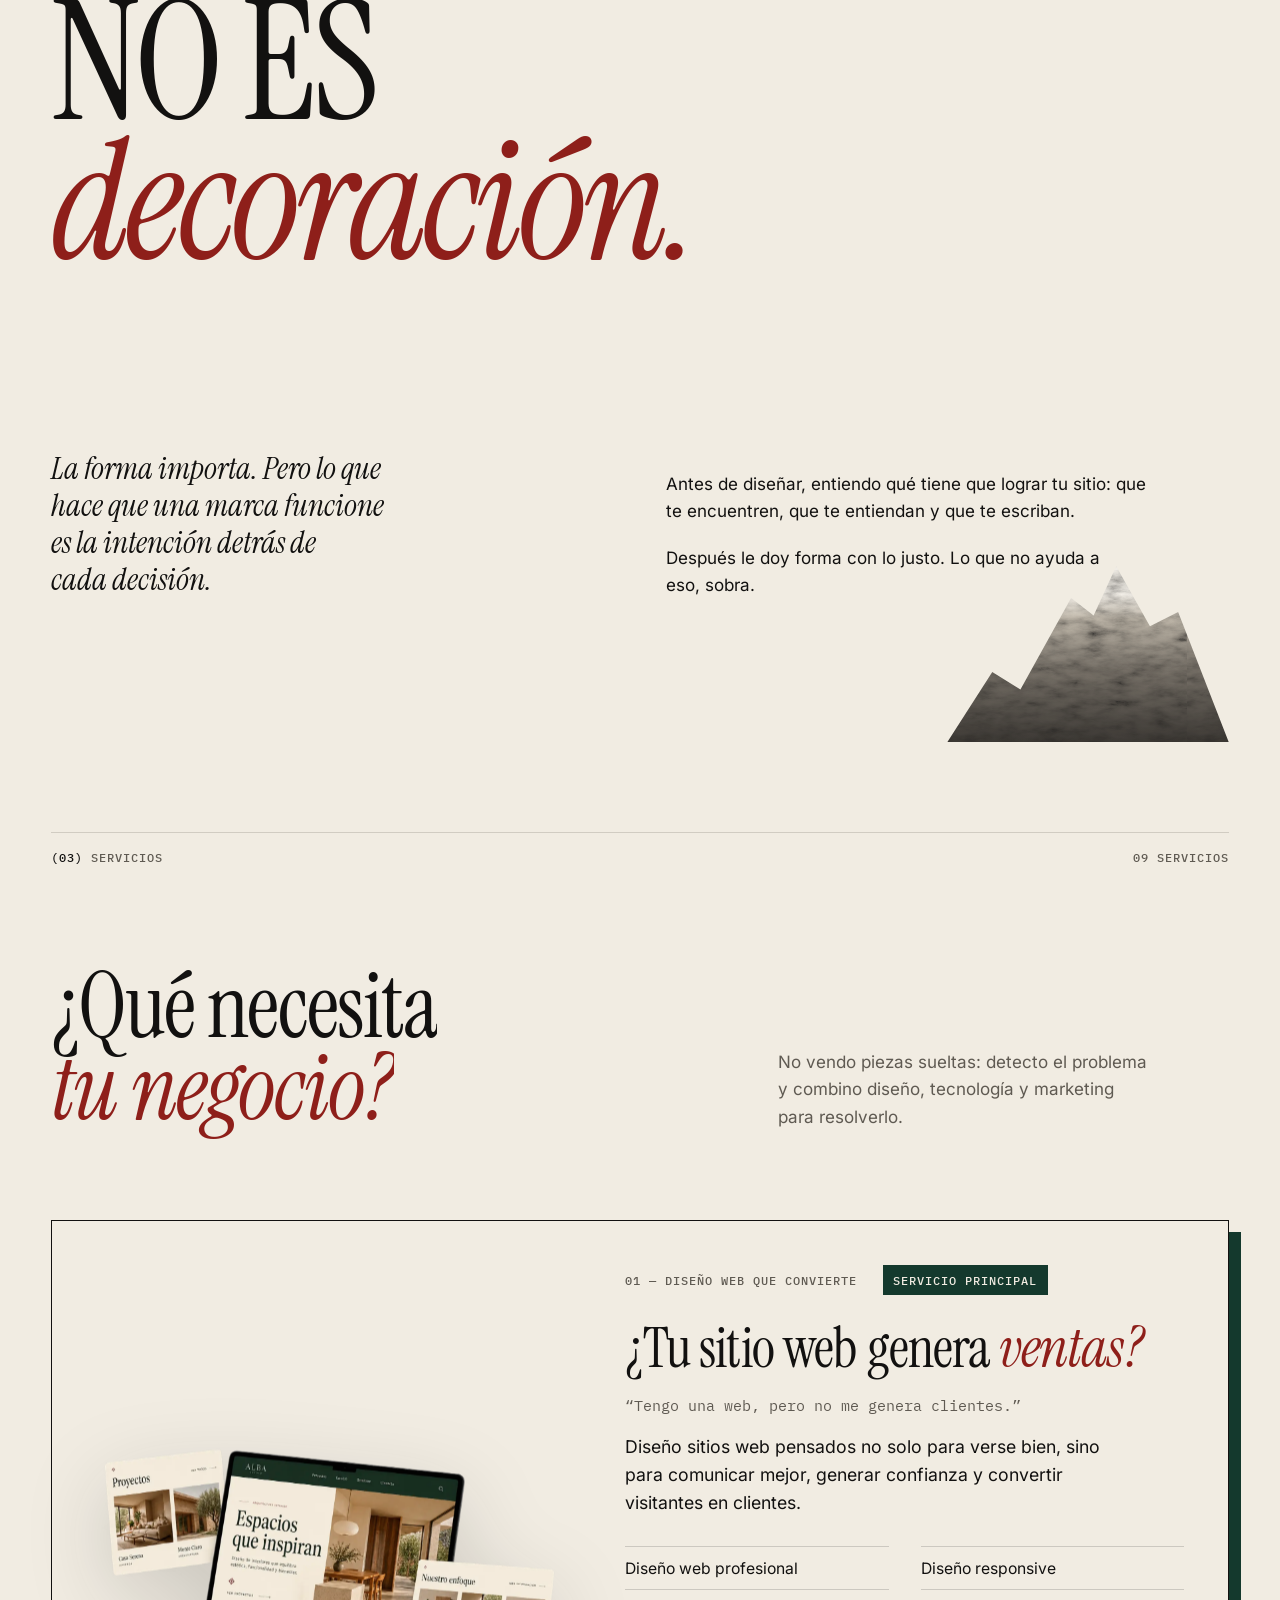
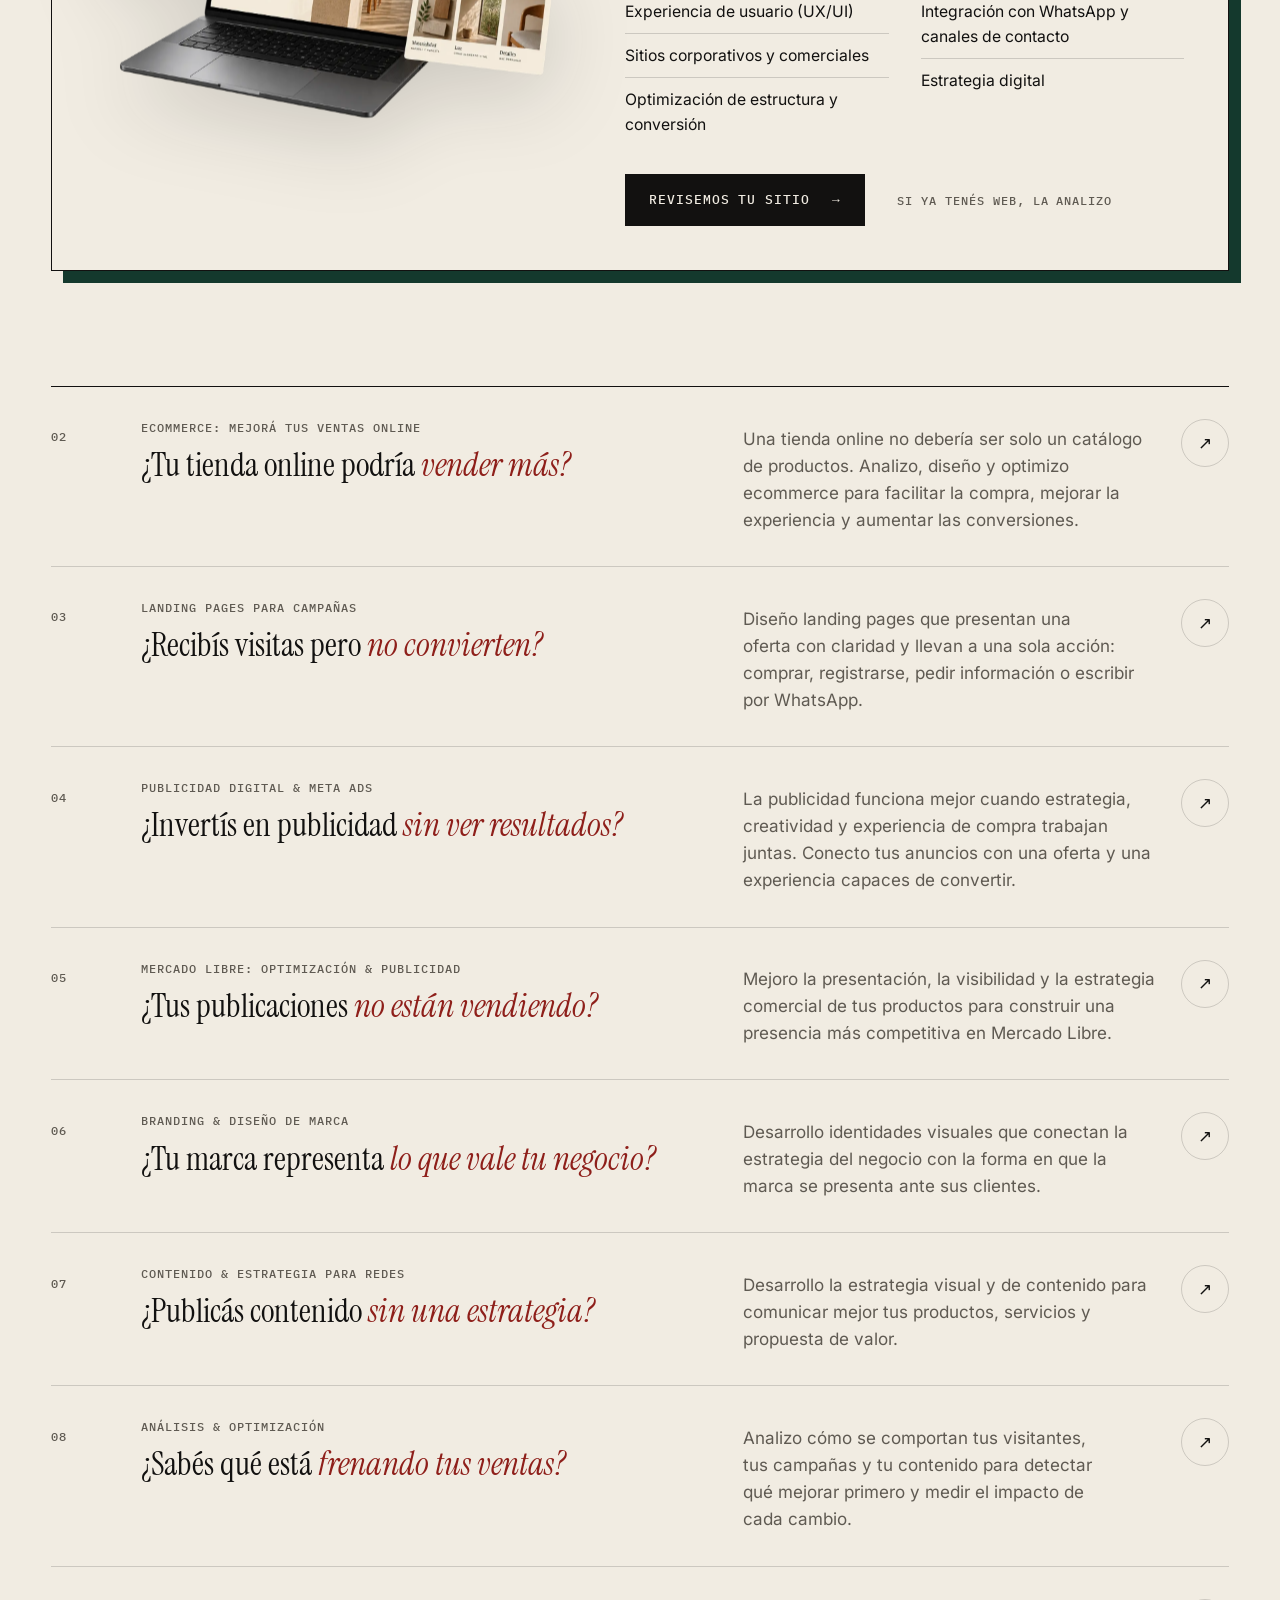
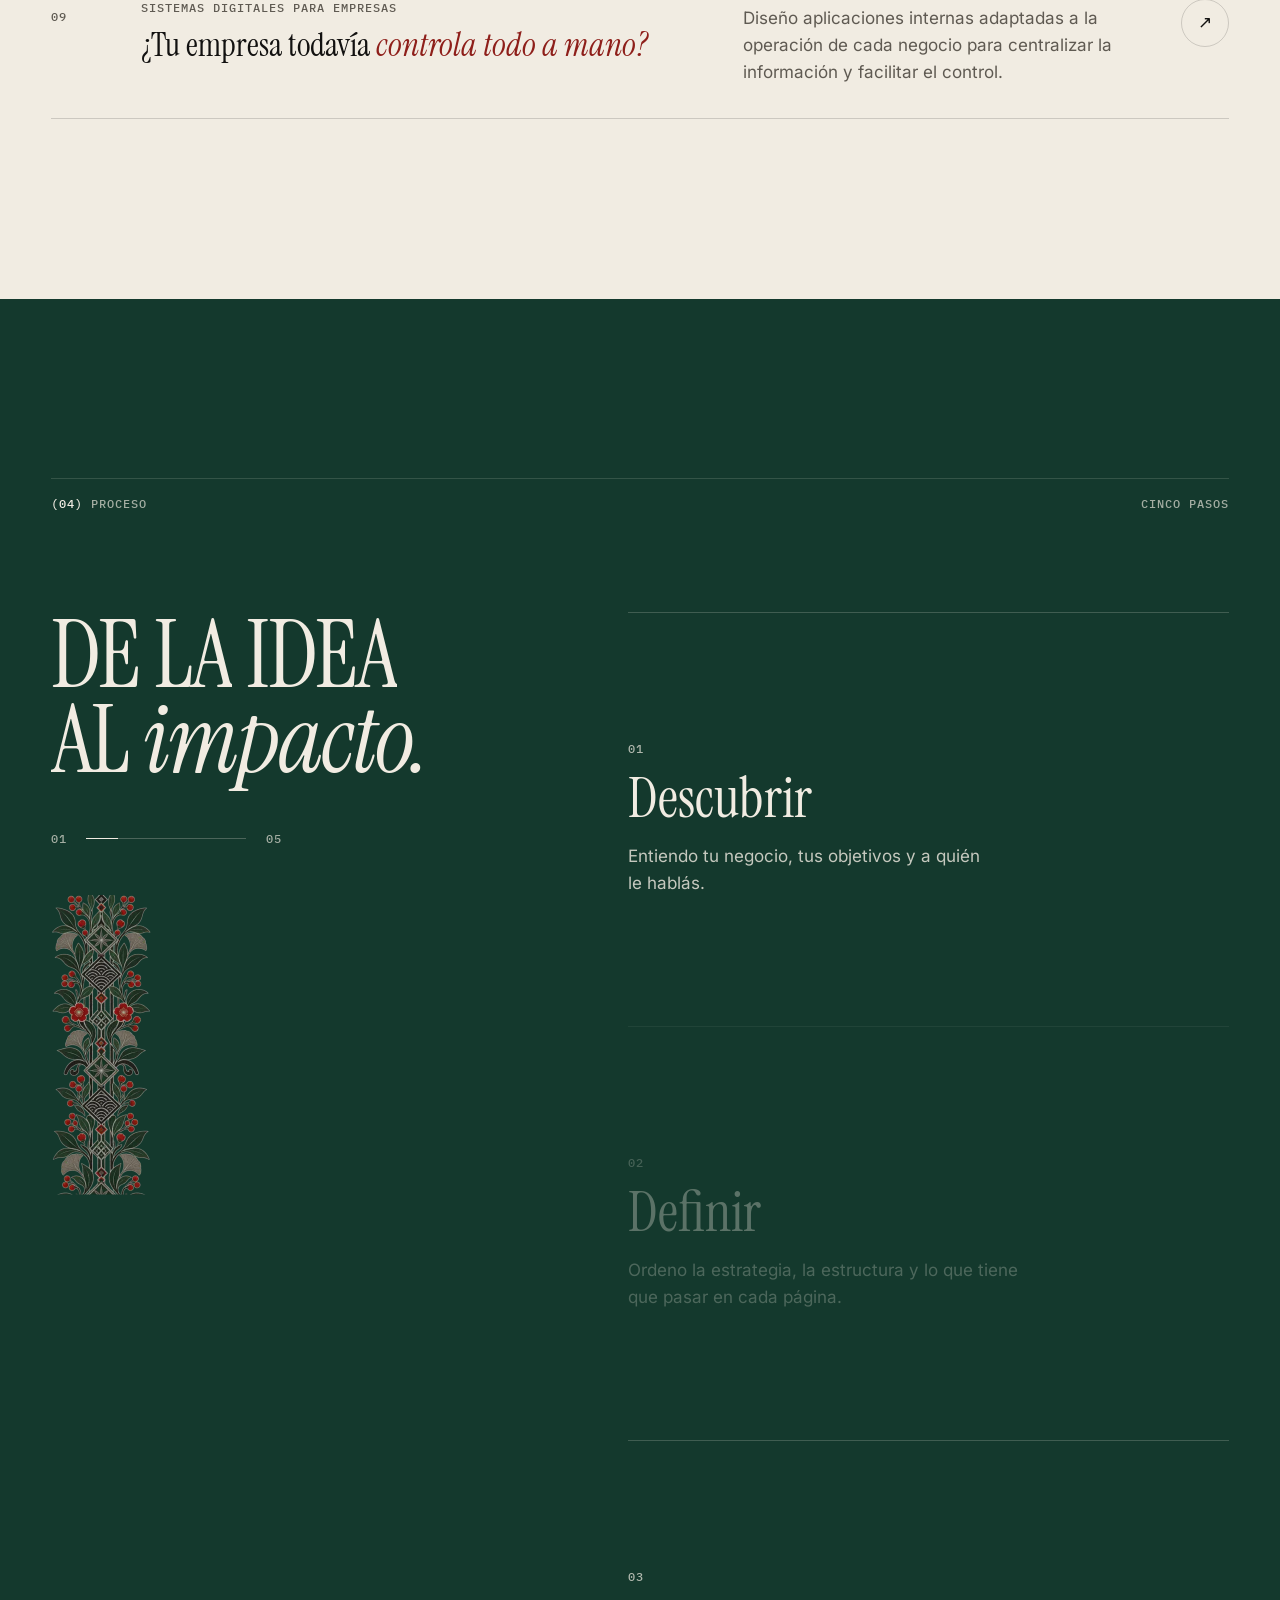
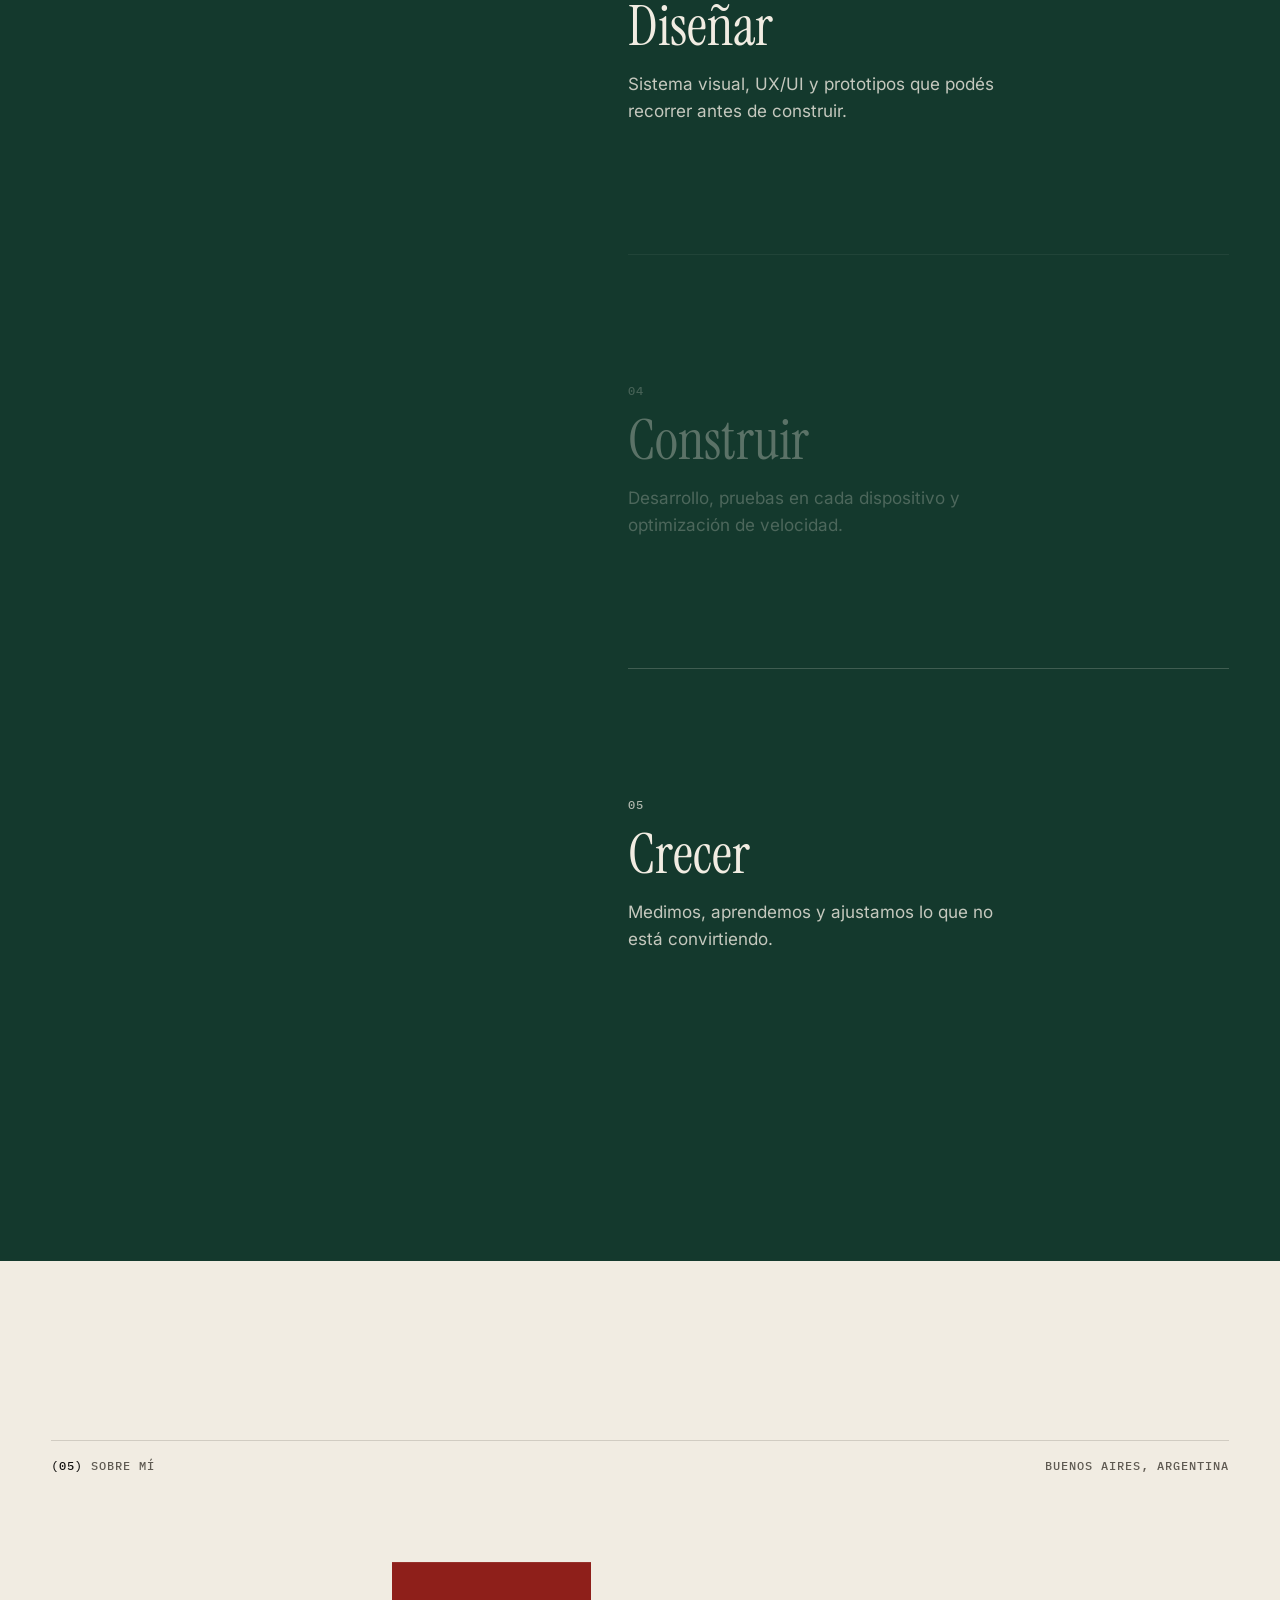
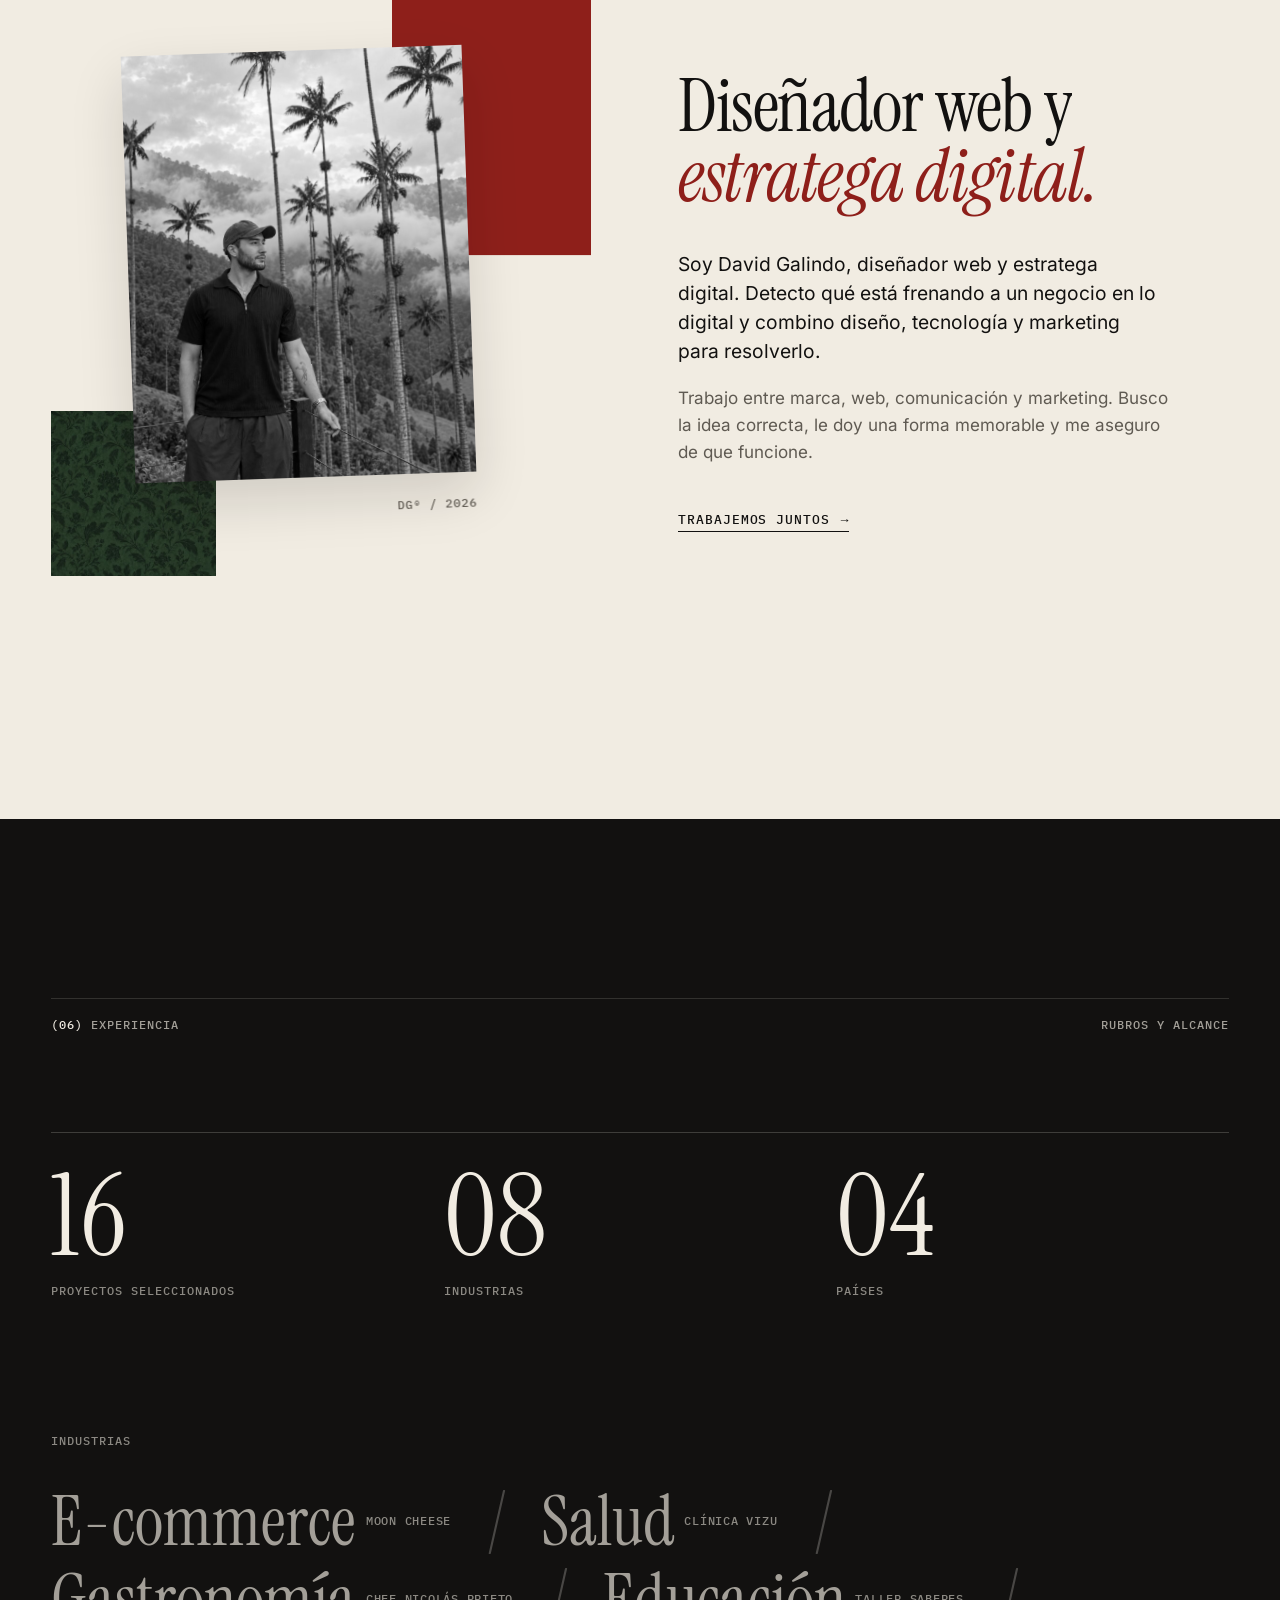
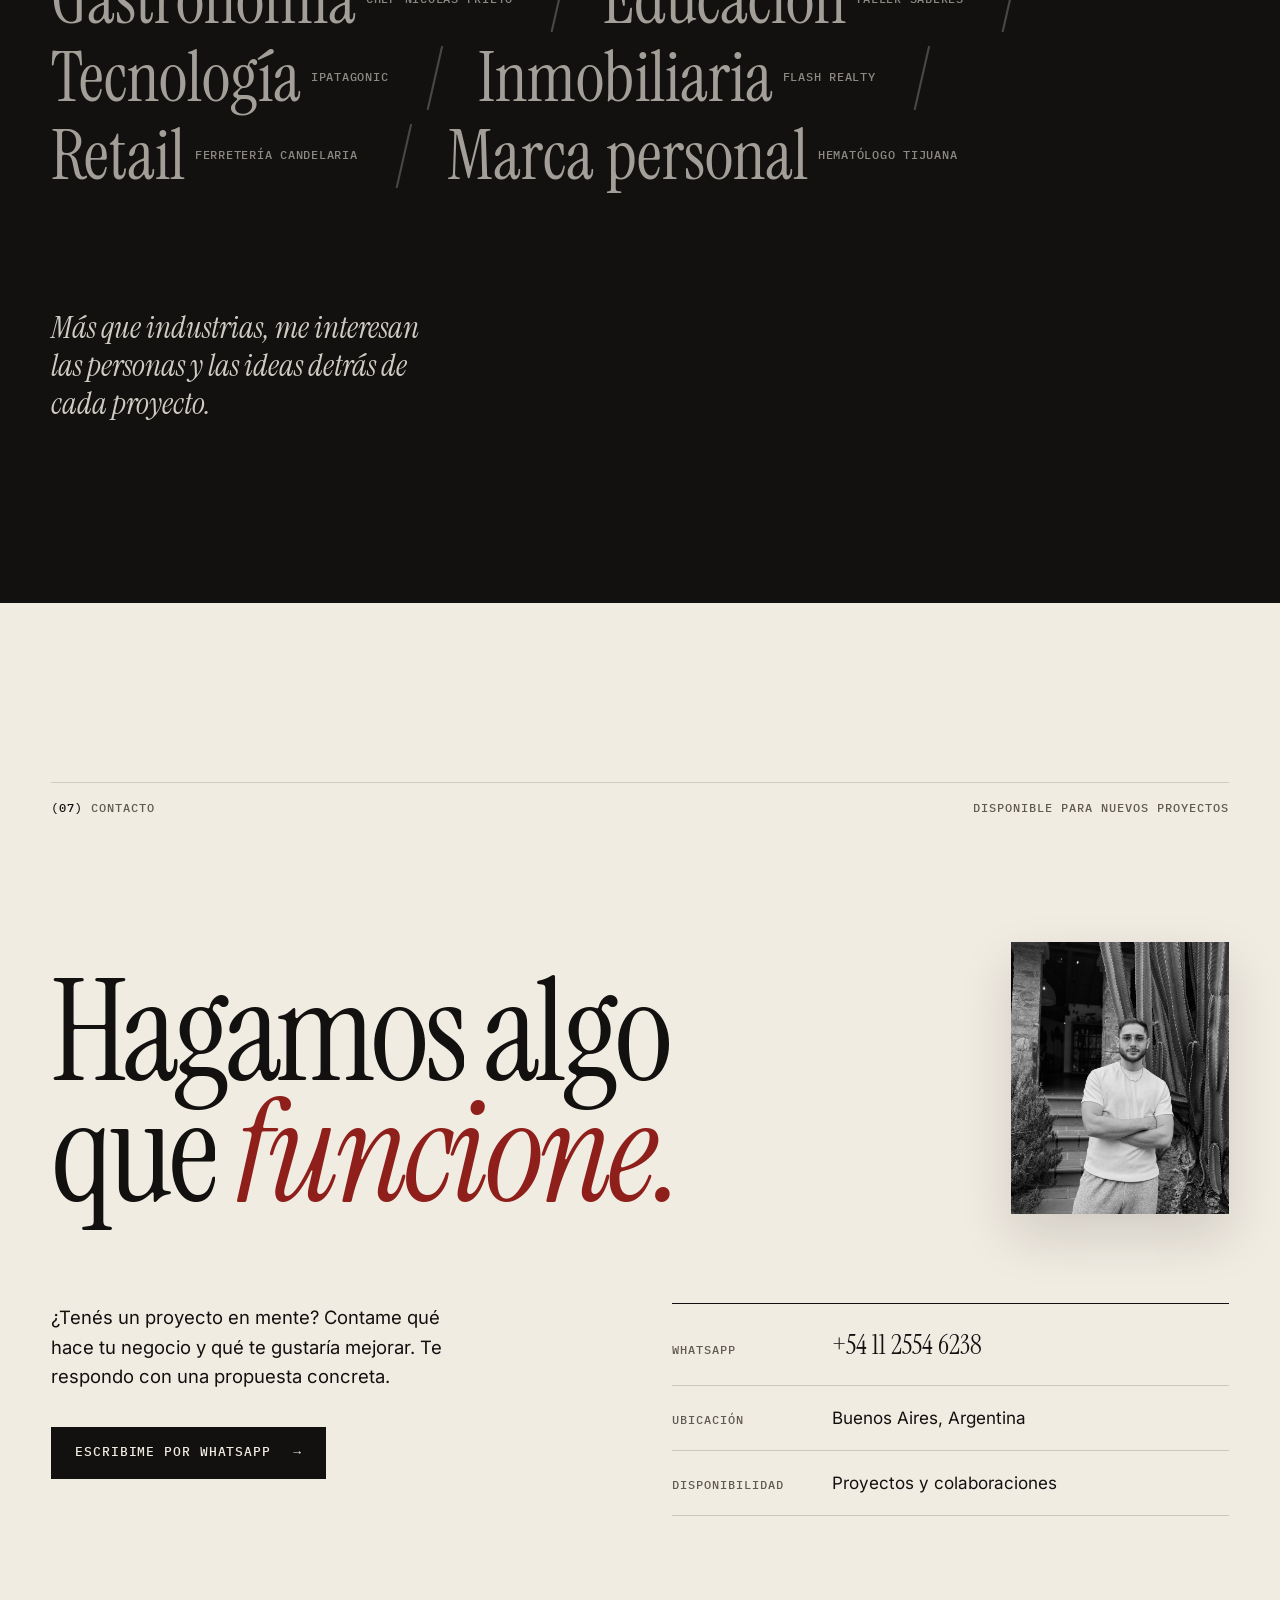
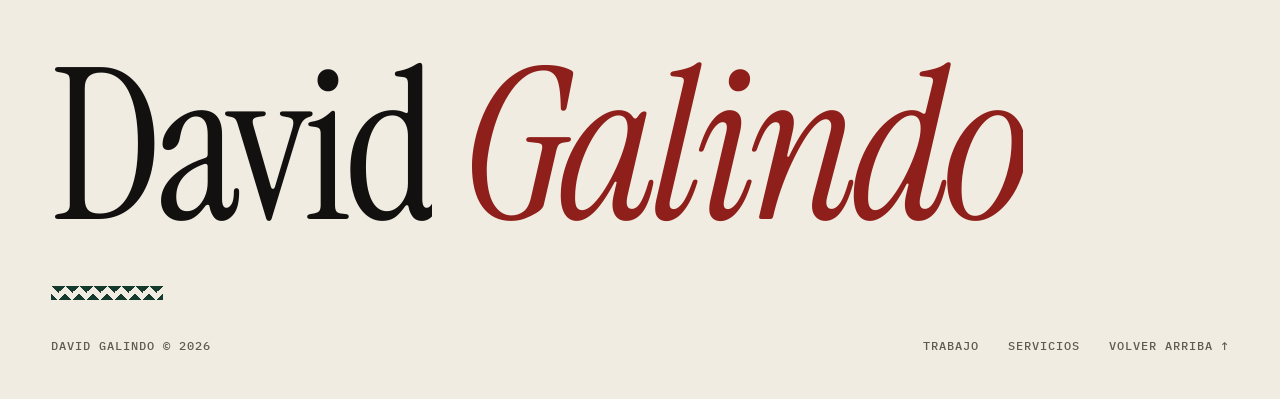
==== commit 6ceb60d1: "Destaca Essential Joyas, Edén Muisca, Moon Cheese, Chef Nicolás Prieto y Astroterapéutica - Trabajo " ====
--- a/index.html
+++ b/index.html
@@ -448,53 +448,46 @@
 <!-- TRABAJO · oscuro -->
 <section class="work on-dark" id="trabajo">
   <div class="wrap">
-    <div class="sec-top label"><span><b>(01)</b> Trabajo seleccionado</span><span>06 / 16</span></div>
+    <div class="sec-top label"><span><b>(01)</b> Trabajo seleccionado</span><span>05 / 16</span></div>
     <div class="work-title">
       <h2 data-split>Trabajo <em>seleccionado.</em></h2>
       <p class="reveal" style="--i:1">Sitios, tiendas y sistemas visuales donde la marca y la conversión se diseñan juntas.</p>
     </div>
     <div class="projects">
-      <article class="project full reveal-media" data-parallax id="p-moon-cheese">
+      <article class="project full reveal-media" data-parallax id="p-essential-joyas">
+        <a class="media" href="https://5ptvy8-61.myshopify.com/" target="_blank" rel="noreferrer" aria-label="Visitar el sitio de Essential Joyas">
+          <div class="media-in"><img src="./projects/essential-joyas.jpg" width="1350" height="928" loading="lazy" decoding="async" alt="Captura del sitio Essential Joyas"></div>
+        </a>
+        <div class="project-head"><span class="num">01</span><h3>Essential Joyas</h3><a class="project-go" href="https://5ptvy8-61.myshopify.com/" target="_blank" rel="noreferrer" aria-label="Abrir Essential Joyas en una pestaña nueva">↗</a></div>
+        <div class="project-sub meta"><span>E-commerce · Joyería</span><span>Shopify / Detal y mayorista / Catálogo</span></div>
+      </article>
+      <article class="project half reveal-media" data-parallax id="p-eden-muisca">
+        <a class="media" href="https://edenmuisca.com/" target="_blank" rel="noreferrer" aria-label="Visitar el sitio de Edén Muisca">
+          <div class="media-in"><img src="./projects/eden-muisca.jpg" width="1350" height="928" loading="lazy" decoding="async" alt="Captura del sitio Edén Muisca"></div>
+        </a>
+        <div class="project-head"><span class="num">02</span><h3>Edén Muisca</h3><a class="project-go" href="https://edenmuisca.com/" target="_blank" rel="noreferrer" aria-label="Abrir Edén Muisca en una pestaña nueva">↗</a></div>
+        <div class="project-sub meta"><span>E-commerce · Suplementos</span><span>Shopify / Compra por objetivo / Combos</span></div>
+      </article>
+      <article class="project half low reveal-media" data-parallax id="p-moon-cheese">
         <a class="media" href="https://mooncheese.com/" target="_blank" rel="noreferrer" aria-label="Visitar el sitio de Moon Cheese">
           <div class="media-in"><img src="./projects/moon-cheese.jpg" width="1359" height="933" loading="lazy" decoding="async" alt="Captura del sitio Moon Cheese"></div>
         </a>
-        <div class="project-head"><span class="num">01</span><h3>Moon Cheese</h3><a class="project-go" href="https://mooncheese.com/" target="_blank" rel="noreferrer" aria-label="Abrir Moon Cheese en una pestaña nueva">↗</a></div>
+        <div class="project-head"><span class="num">03</span><h3>Moon Cheese</h3><a class="project-go" href="https://mooncheese.com/" target="_blank" rel="noreferrer" aria-label="Abrir Moon Cheese en una pestaña nueva">↗</a></div>
         <div class="project-sub meta"><span>E-commerce · Food</span><span>Shopify / Dirección visual / Conversión</span></div>
       </article>
-      <article class="project half reveal-media" data-parallax id="p-clinica-vizu">
-        <a class="media" href="https://clinicavizu.com/" target="_blank" rel="noreferrer" aria-label="Visitar el sitio de Clínica Vizu">
-          <div class="media-in"><img src="./projects/clinica-vizu.jpg" width="1333" height="926" loading="lazy" decoding="async" alt="Captura del sitio Clínica Vizu"></div>
+      <article class="project half reveal-media" data-parallax id="p-chef-nicolas-prieto">
+        <a class="media" href="https://chefnicolasprieto.com/" target="_blank" rel="noreferrer" aria-label="Visitar el sitio de Chef Nicolás Prieto">
+          <div class="media-in"><img src="./projects/chef-nicolas-prieto.jpg" width="1333" height="926" loading="lazy" decoding="async" alt="Captura del sitio Chef Nicolás Prieto"></div>
         </a>
-        <div class="project-head"><span class="num">02</span><h3>Clínica Vizu</h3><a class="project-go" href="https://clinicavizu.com/" target="_blank" rel="noreferrer" aria-label="Abrir Clínica Vizu en una pestaña nueva">↗</a></div>
-        <div class="project-sub meta"><span>Salud · Servicios</span><span>UX estratégico / Video hero / Reservas</span></div>
+        <div class="project-head"><span class="num">04</span><h3>Chef Nicolás Prieto</h3><a class="project-go" href="https://chefnicolasprieto.com/" target="_blank" rel="noreferrer" aria-label="Abrir Chef Nicolás Prieto en una pestaña nueva">↗</a></div>
+        <div class="project-sub meta"><span>Educación · Gastronomía</span><span>Arquitectura UX / Cursos / Marca personal</span></div>
       </article>
-      <article class="project half low reveal-media" data-parallax id="p-olipop">
-        <a class="media" href="https://drinkolipop.com/" target="_blank" rel="noreferrer" aria-label="Visitar el sitio de OLIPOP">
-          <div class="media-in"><img src="./projects/olipop.jpg" width="1333" height="926" loading="lazy" decoding="async" alt="Captura del sitio OLIPOP"></div>
+      <article class="project half low reveal-media" data-parallax id="p-astroterapeutica">
+        <a class="media" href="https://www.astroterapeutica.com/" target="_blank" rel="noreferrer" aria-label="Visitar el sitio de Astroterapéutica">
+          <div class="media-in"><img src="./projects/astroterapeutica.jpg" width="1333" height="926" loading="lazy" decoding="async" alt="Captura del sitio Astroterapéutica"></div>
         </a>
-        <div class="project-head"><span class="num">03</span><h3>OLIPOP</h3><a class="project-go" href="https://drinkolipop.com/" target="_blank" rel="noreferrer" aria-label="Abrir OLIPOP en una pestaña nueva">↗</a></div>
-        <div class="project-sub meta"><span>E-commerce · Beverage</span><span>E-commerce / Storytelling / Motion</span></div>
-      </article>
-      <article class="project full reveal-media" data-parallax id="p-magic-spoon">
-        <a class="media" href="https://magicspoon.com/" target="_blank" rel="noreferrer" aria-label="Visitar el sitio de Magic Spoon">
-          <div class="media-in"><img src="./projects/magic-spoon.jpg" width="1333" height="926" loading="lazy" decoding="async" alt="Captura del sitio Magic Spoon"></div>
-        </a>
-        <div class="project-head"><span class="num">04</span><h3>Magic Spoon</h3><a class="project-go" href="https://magicspoon.com/" target="_blank" rel="noreferrer" aria-label="Abrir Magic Spoon en una pestaña nueva">↗</a></div>
-        <div class="project-sub meta"><span>E-commerce · Food</span><span>D2C / Suscripción / Campañas</span></div>
-      </article>
-      <article class="project half reveal-media" data-parallax id="p-essential-joyas">
-        <a class="media" href="https://5ptvy8-61.myshopify.com/" target="_blank" rel="noreferrer" aria-label="Visitar el sitio de Essential Joyas">
-          <div class="media-in"><img src="./projects/essential-joyas.jpg" width="1350" height="928" loading="lazy" decoding="async" alt="Captura del sitio Essential Joyas"></div>
-        </a>
-        <div class="project-head"><span class="num">05</span><h3>Essential Joyas</h3><a class="project-go" href="https://5ptvy8-61.myshopify.com/" target="_blank" rel="noreferrer" aria-label="Abrir Essential Joyas en una pestaña nueva">↗</a></div>
-        <div class="project-sub meta"><span>E-commerce · Joyería</span><span>Shopify / Detal y mayorista / Catálogo</span></div>
-      </article>
-      <article class="project half low reveal-media" data-parallax id="p-eden-muisca">
-        <a class="media" href="https://edenmuisca.com/" target="_blank" rel="noreferrer" aria-label="Visitar el sitio de Edén Muisca">
-          <div class="media-in"><img src="./projects/eden-muisca.jpg" width="1350" height="928" loading="lazy" decoding="async" alt="Captura del sitio Edén Muisca"></div>
-        </a>
-        <div class="project-head"><span class="num">06</span><h3>Edén Muisca</h3><a class="project-go" href="https://edenmuisca.com/" target="_blank" rel="noreferrer" aria-label="Abrir Edén Muisca en una pestaña nueva">↗</a></div>
-        <div class="project-sub meta"><span>E-commerce · Suplementos</span><span>Shopify / Compra por objetivo / Combos</span></div>
+        <div class="project-head"><span class="num">05</span><h3>Astroterapéutica</h3><a class="project-go" href="https://www.astroterapeutica.com/" target="_blank" rel="noreferrer" aria-label="Abrir Astroterapéutica en una pestaña nueva">↗</a></div>
+        <div class="project-sub meta"><span>Educación · Wellness</span><span>Academia online / Cursos / Bienestar</span></div>
       </article>
     </div>
     <details class="all-projects">
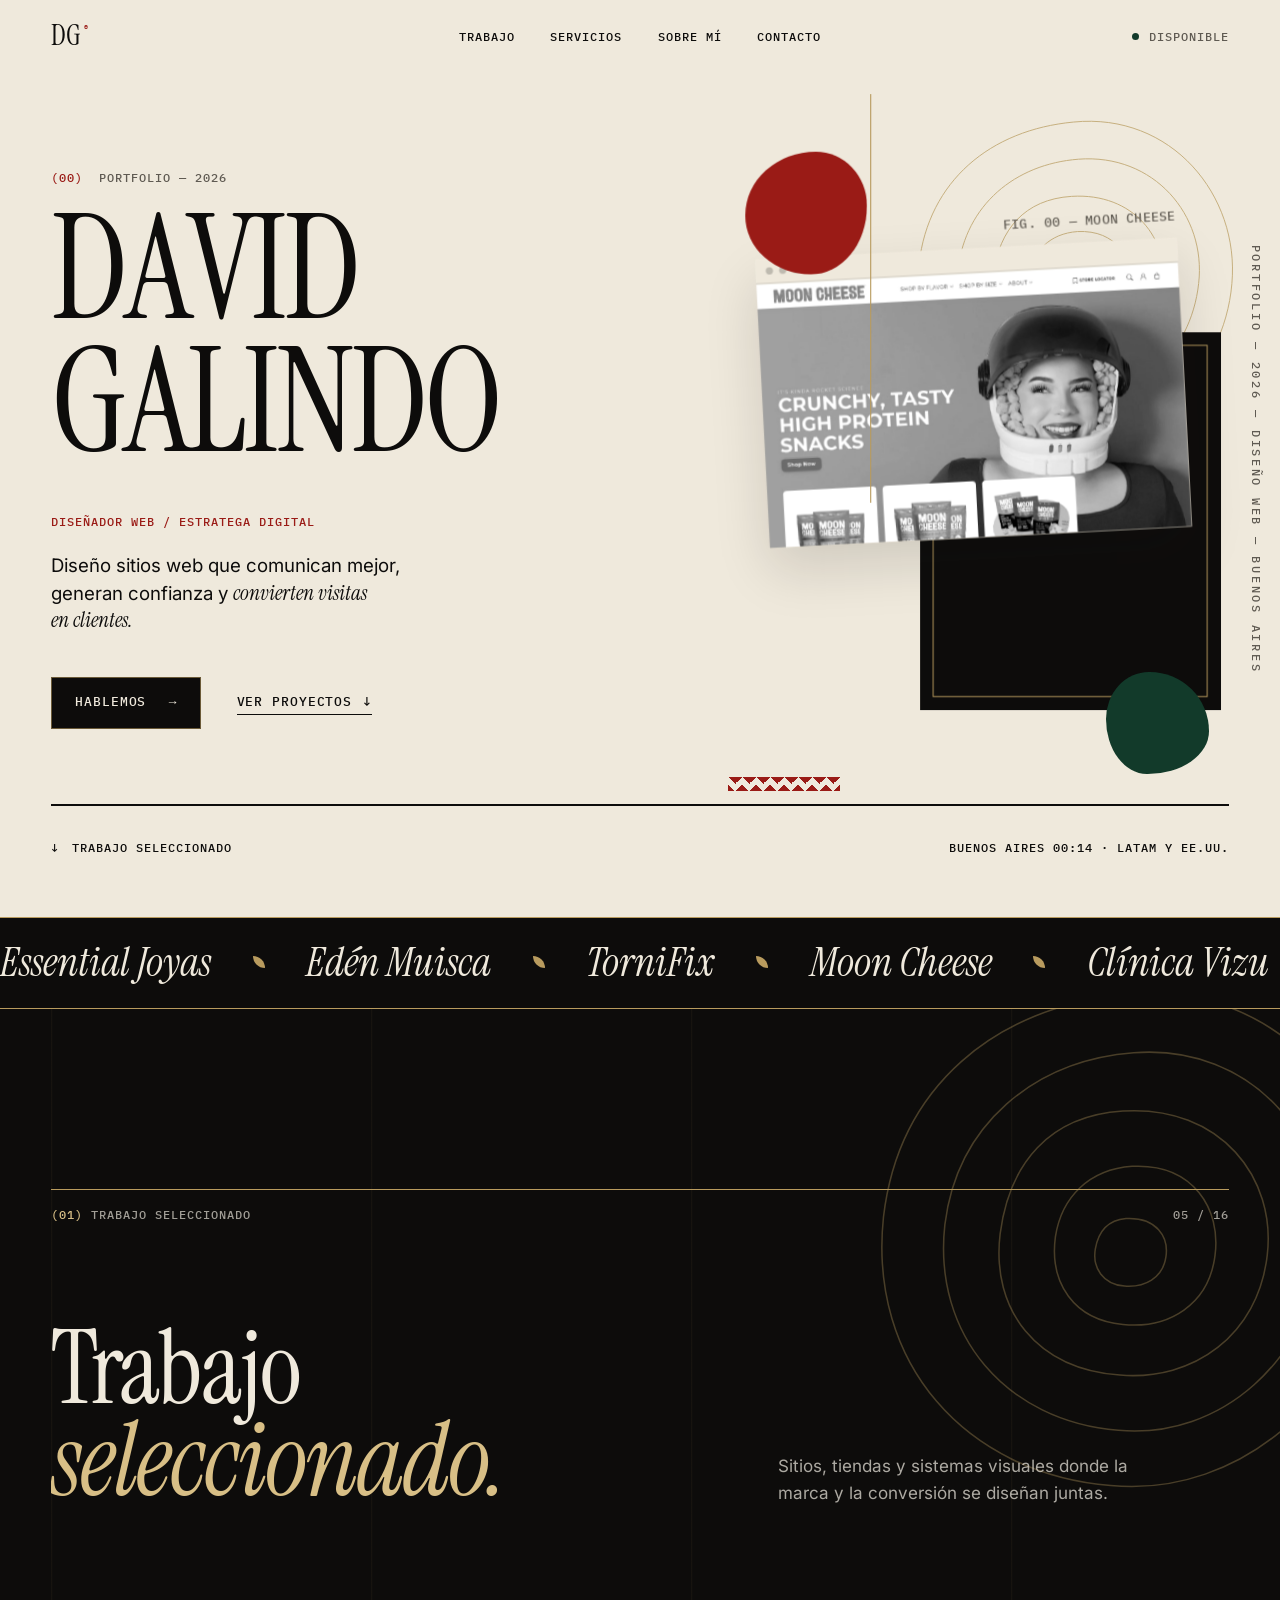
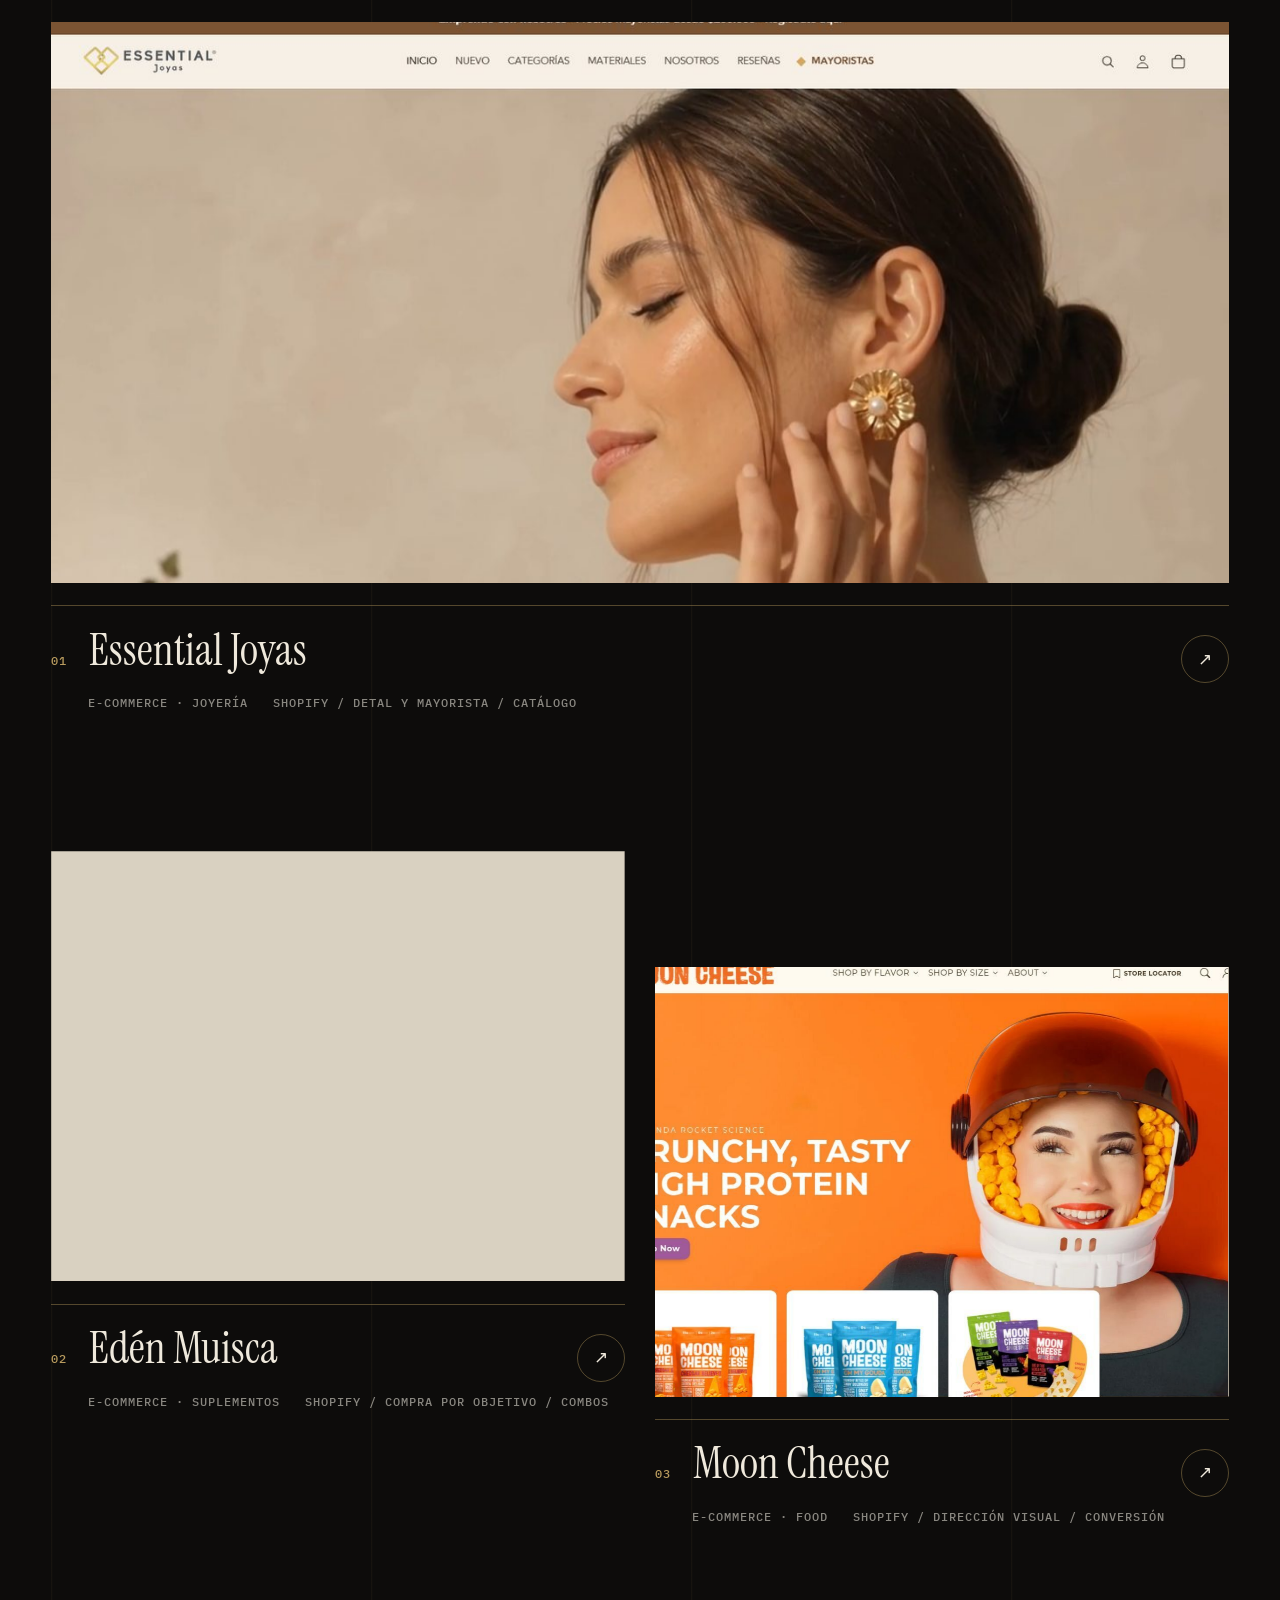
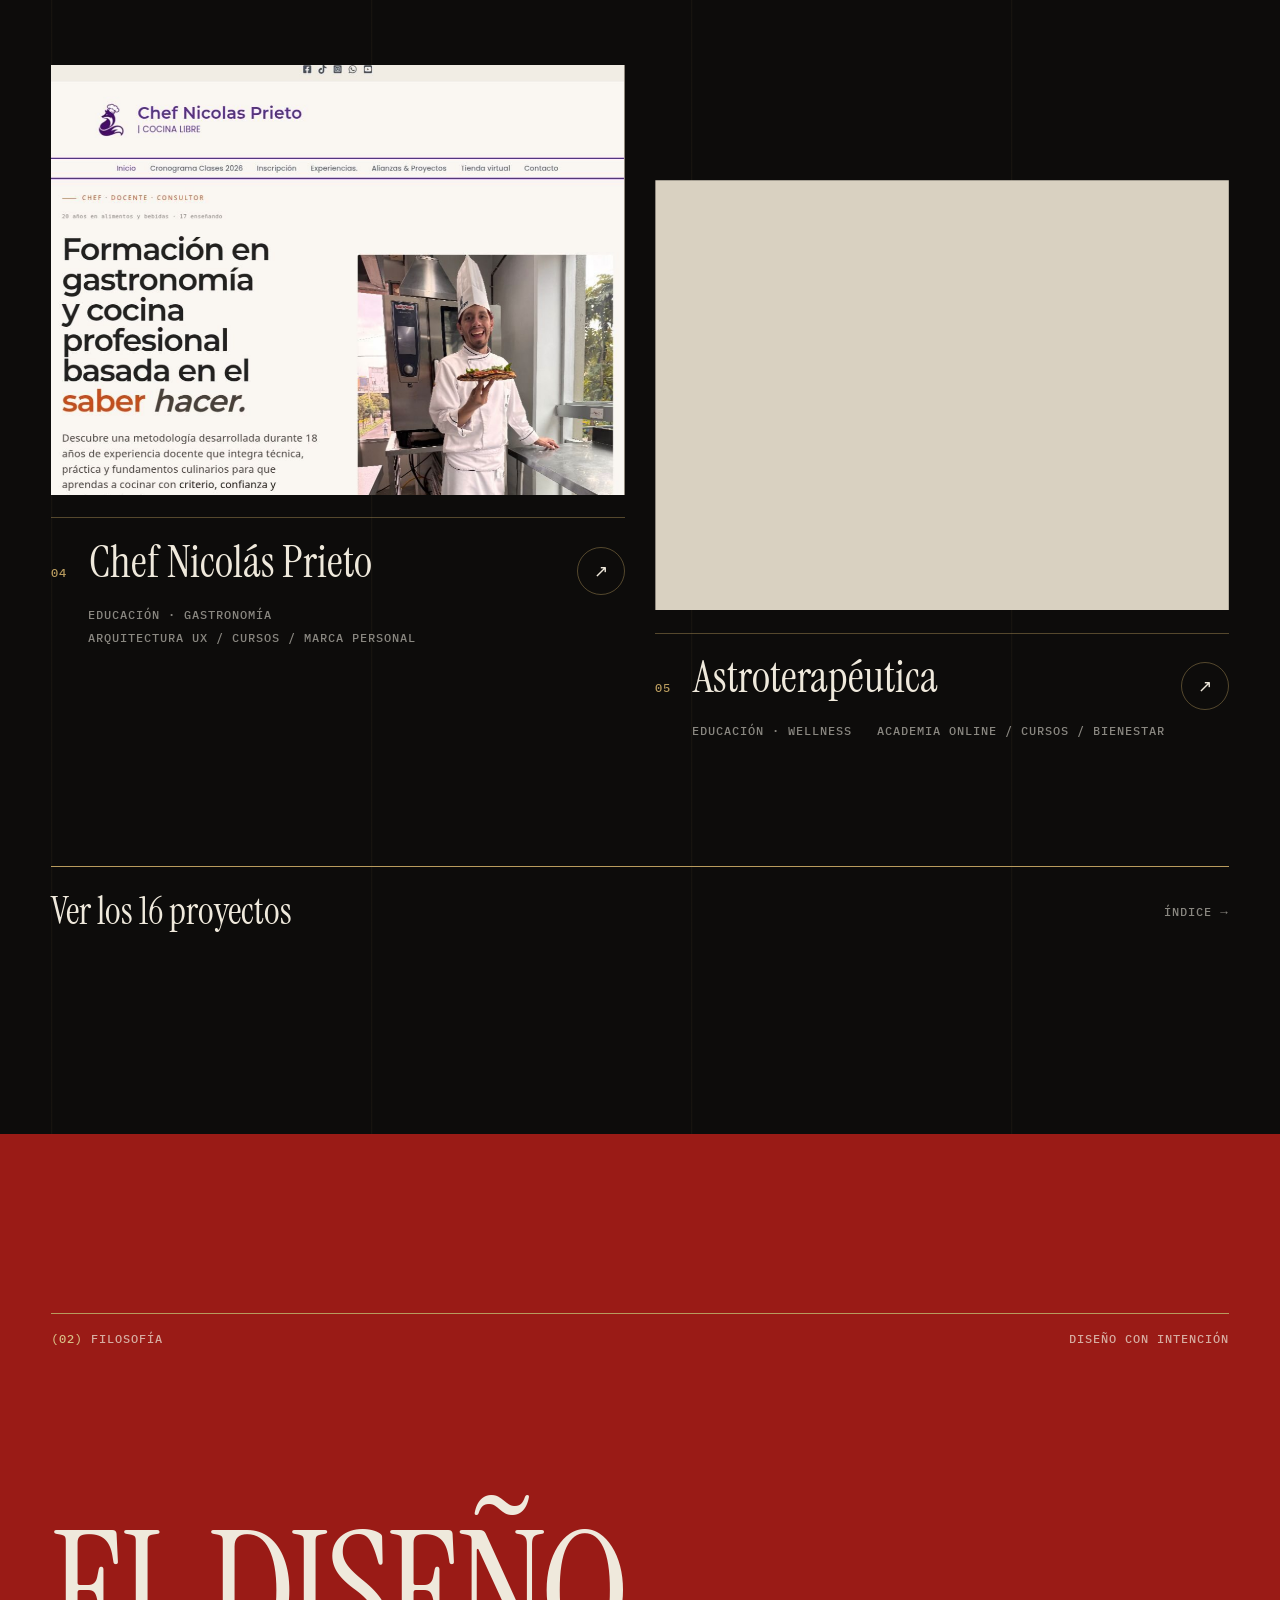
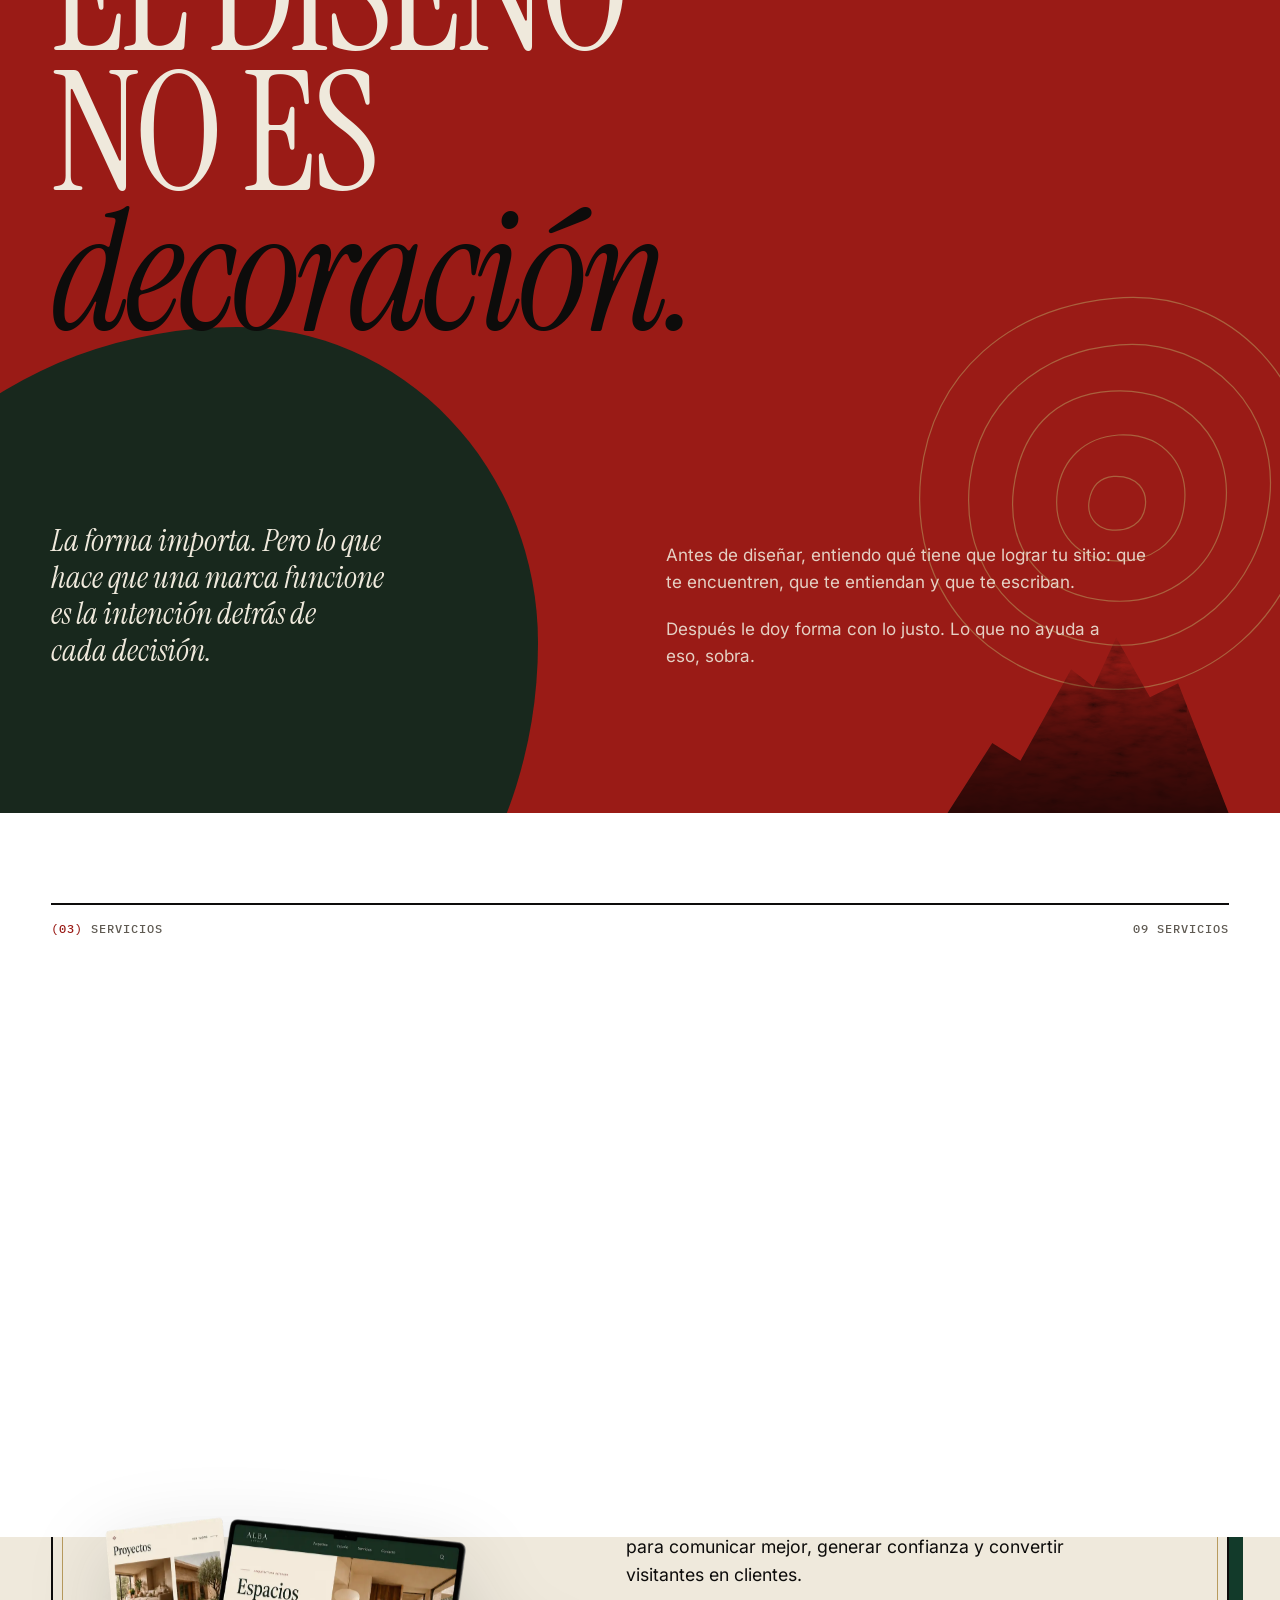
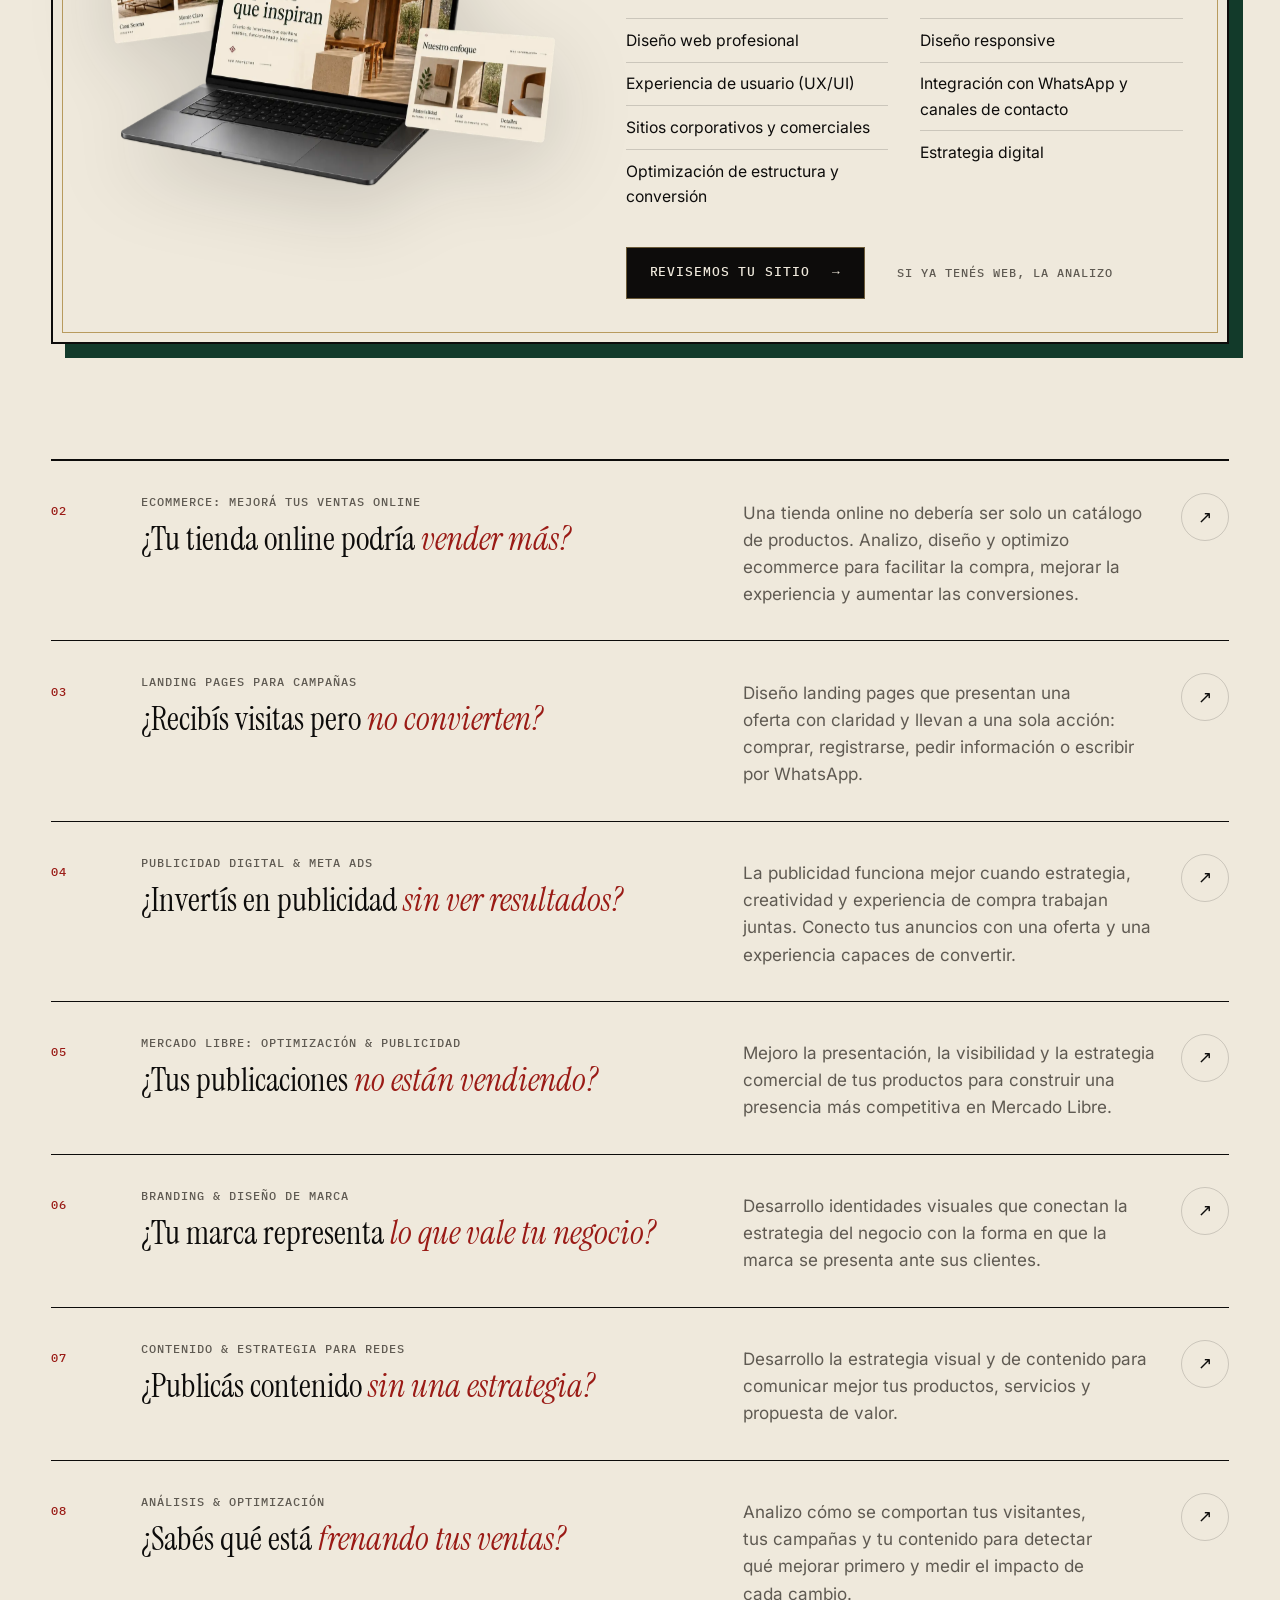
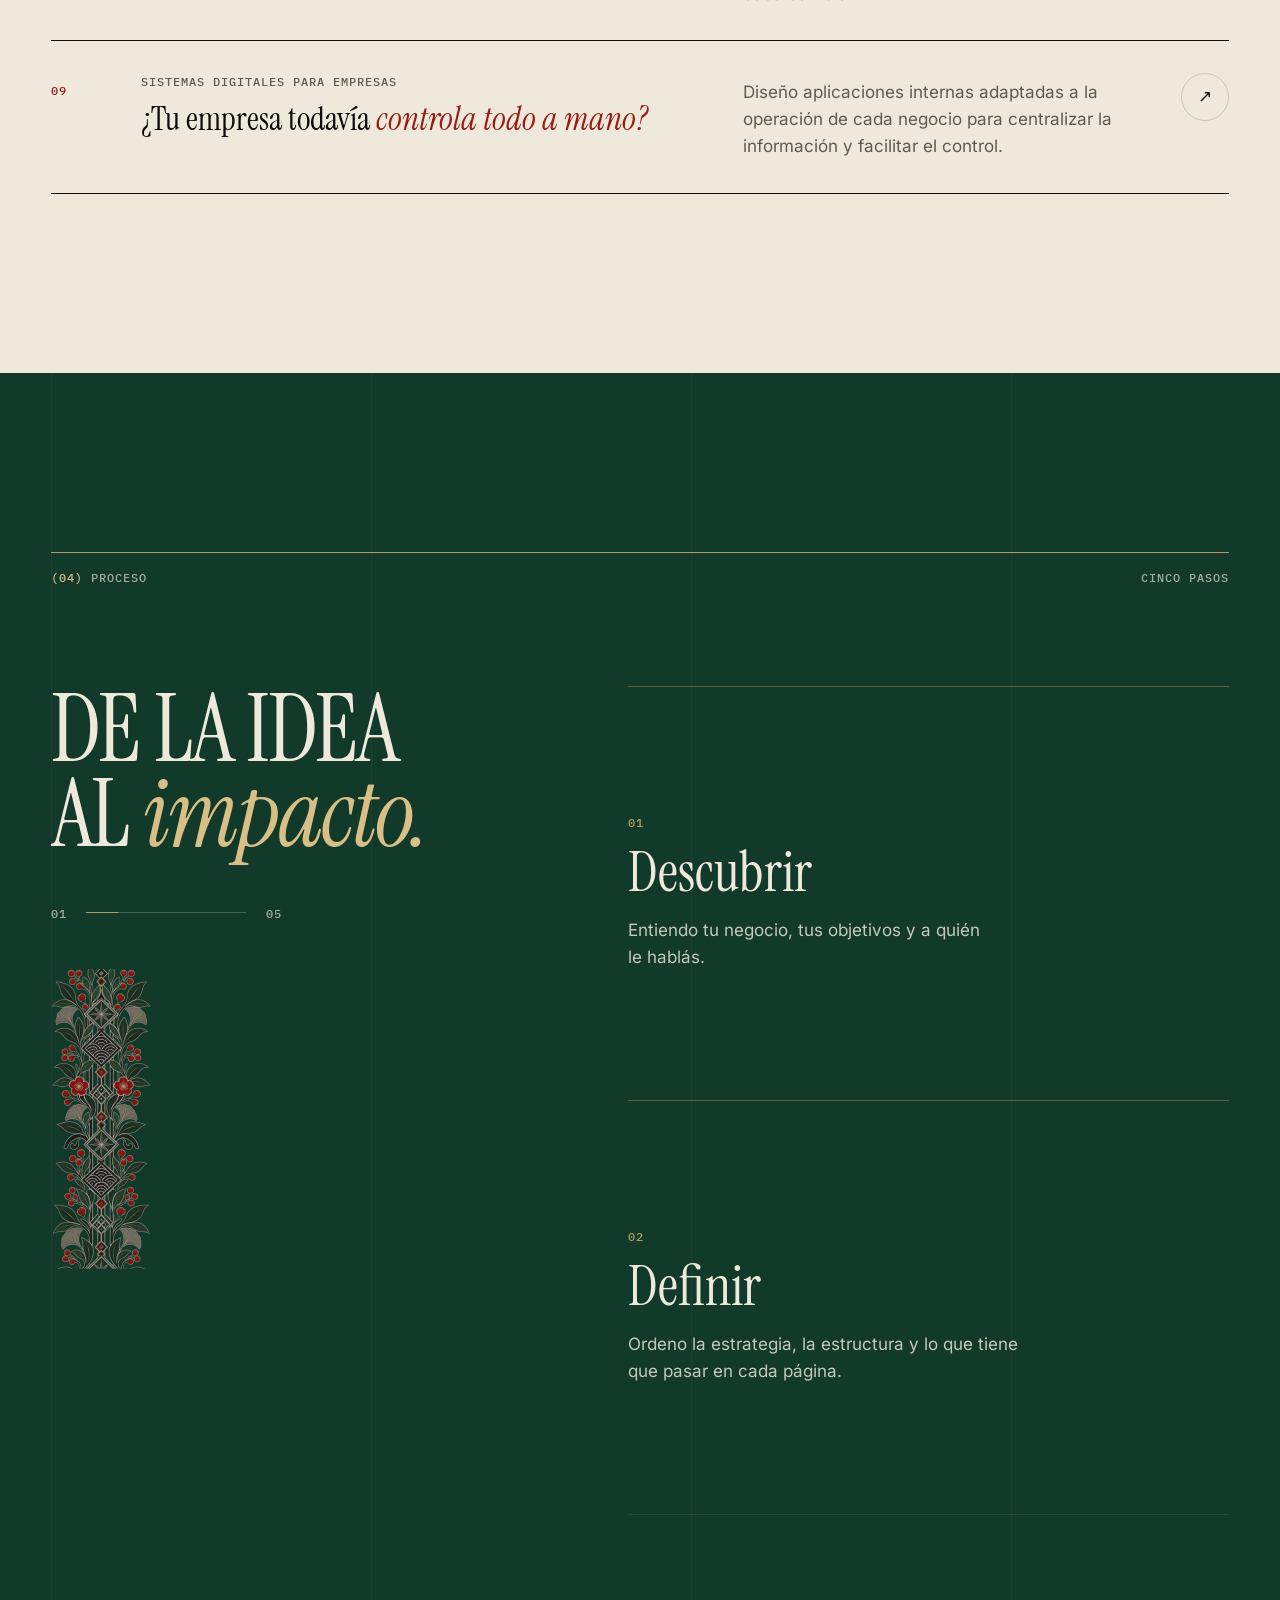
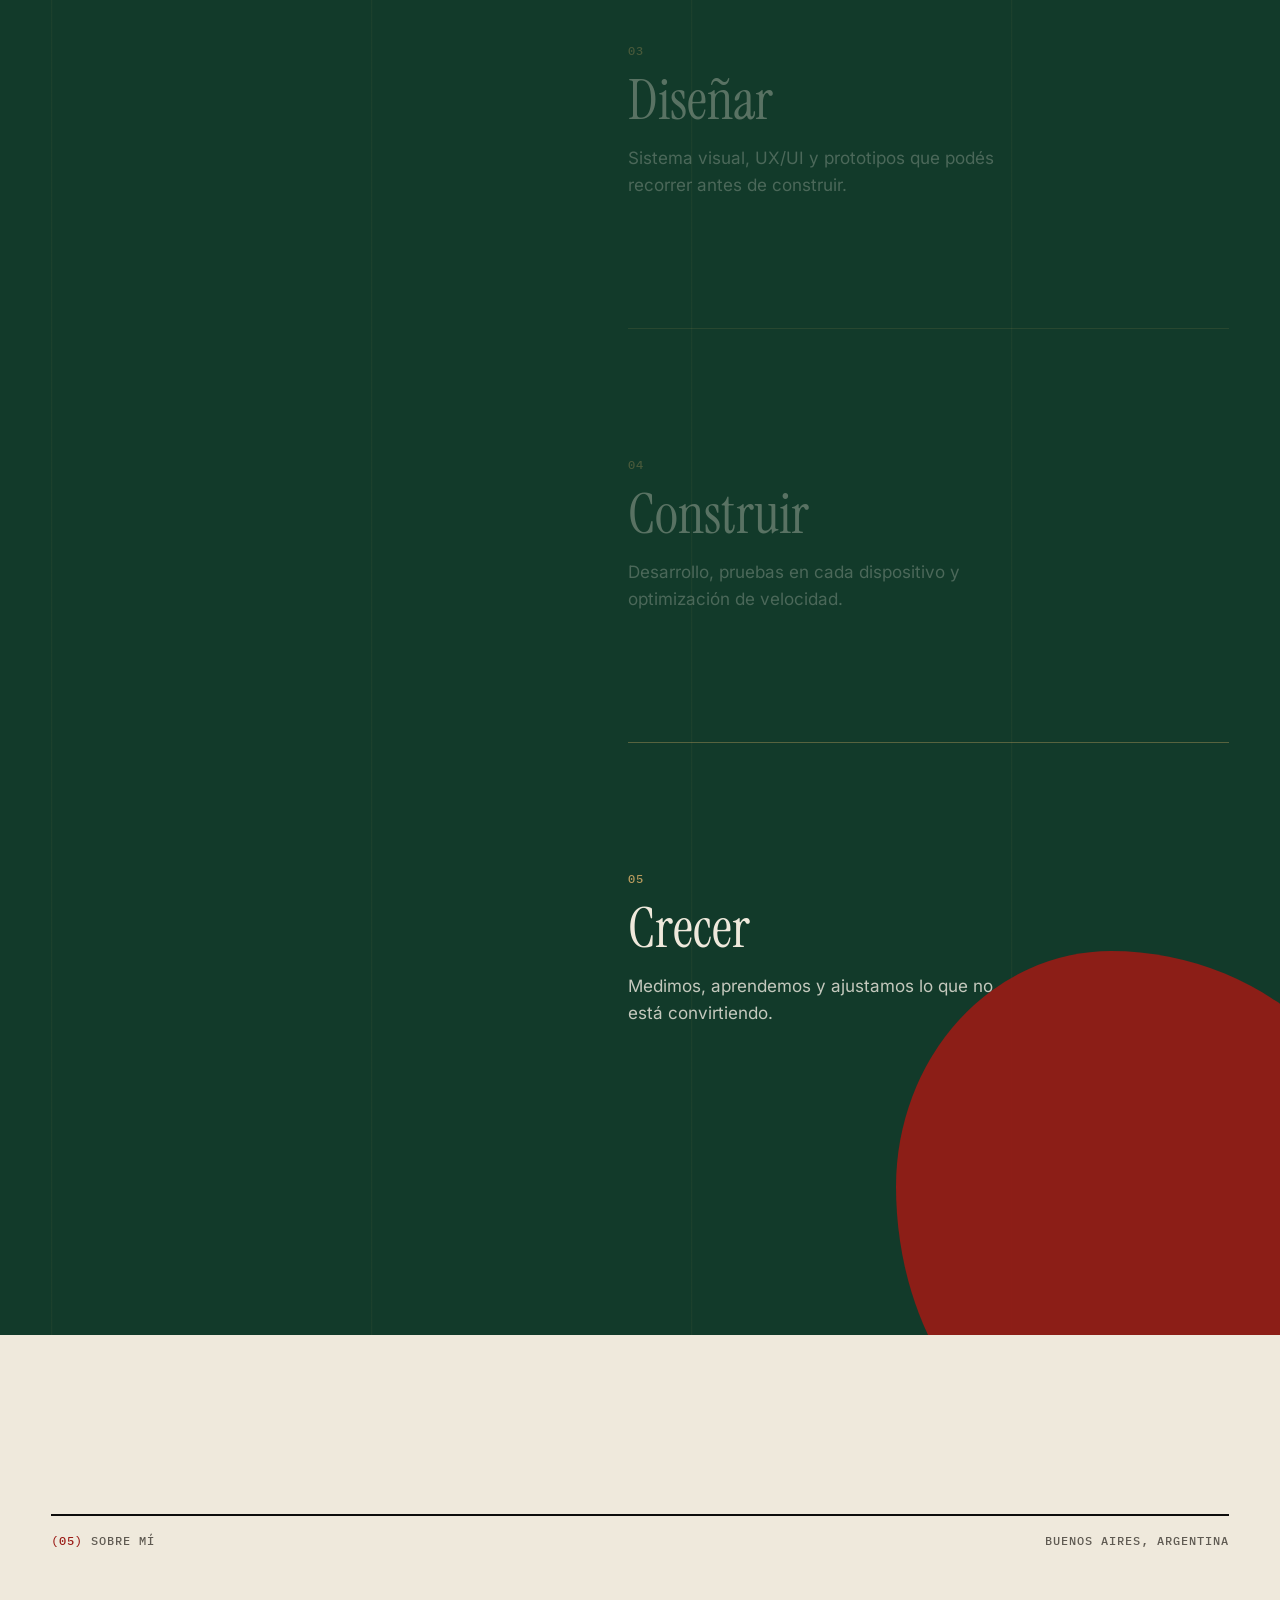
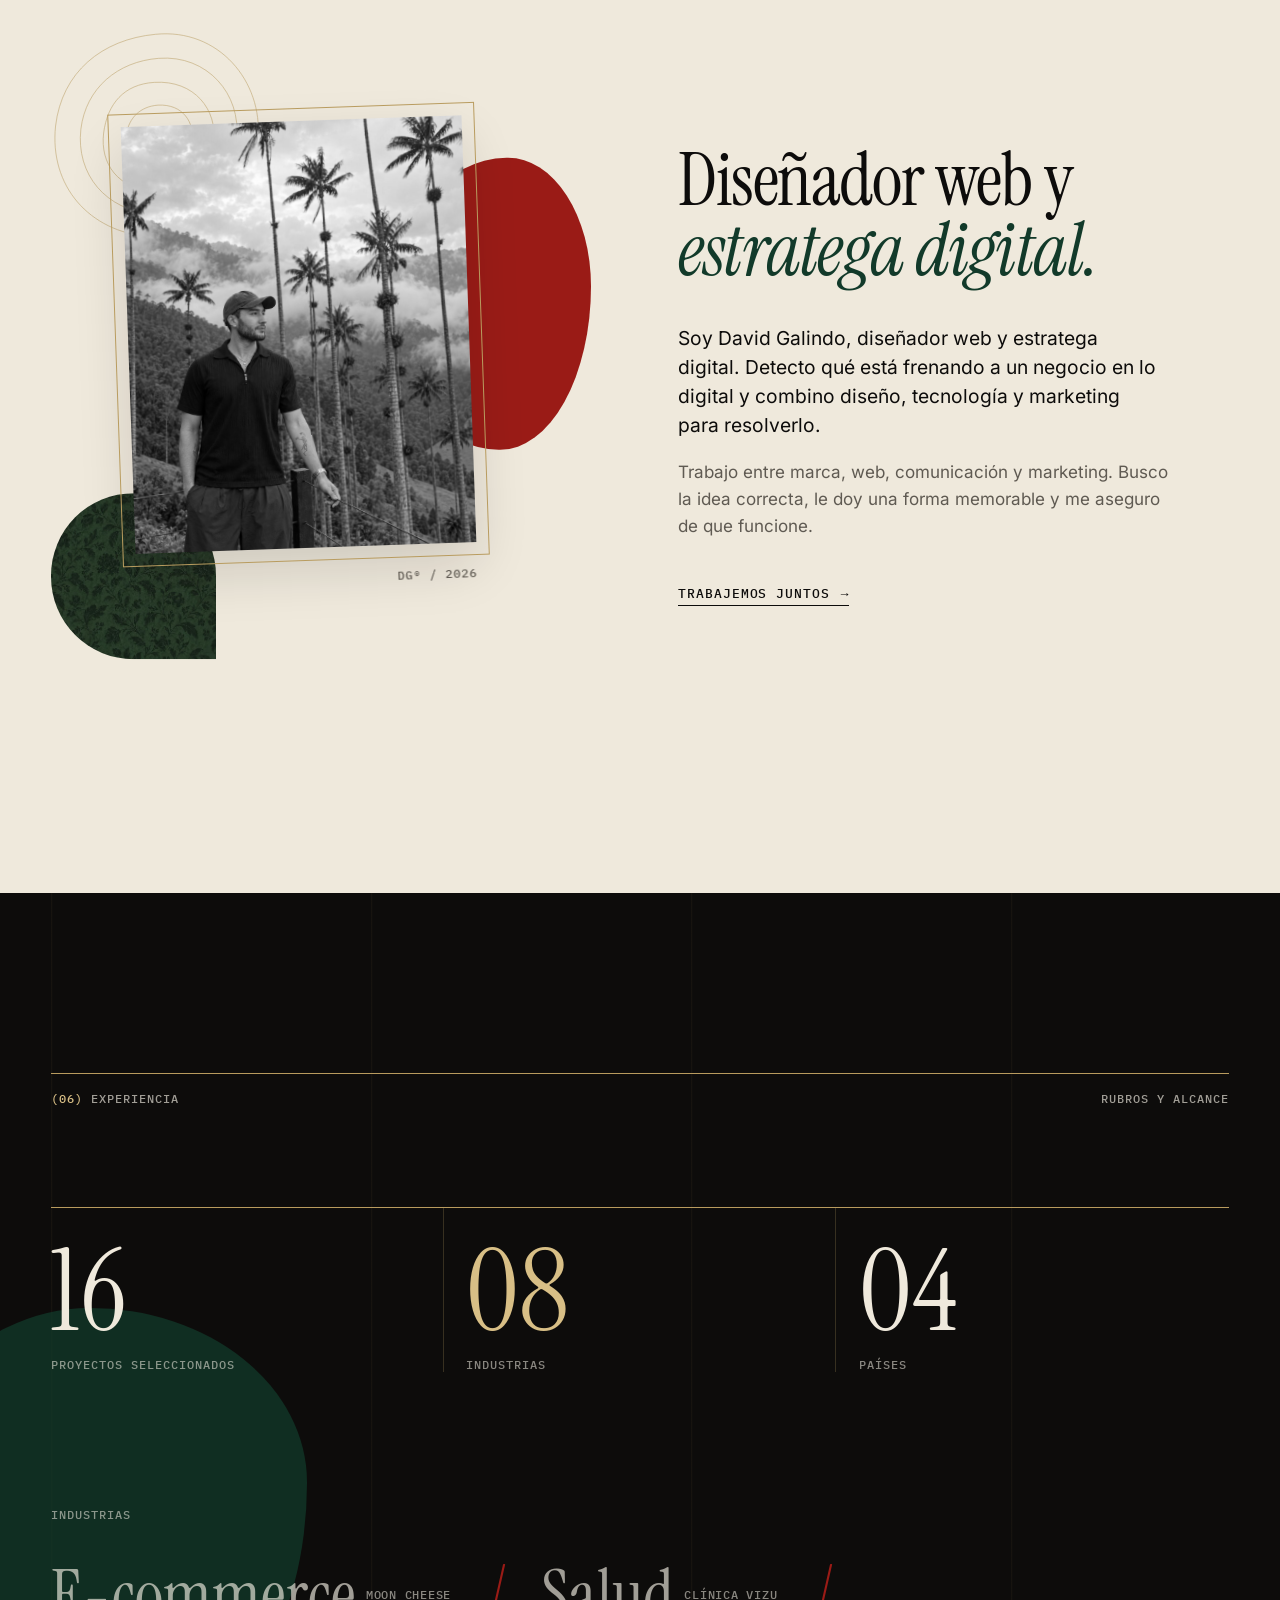
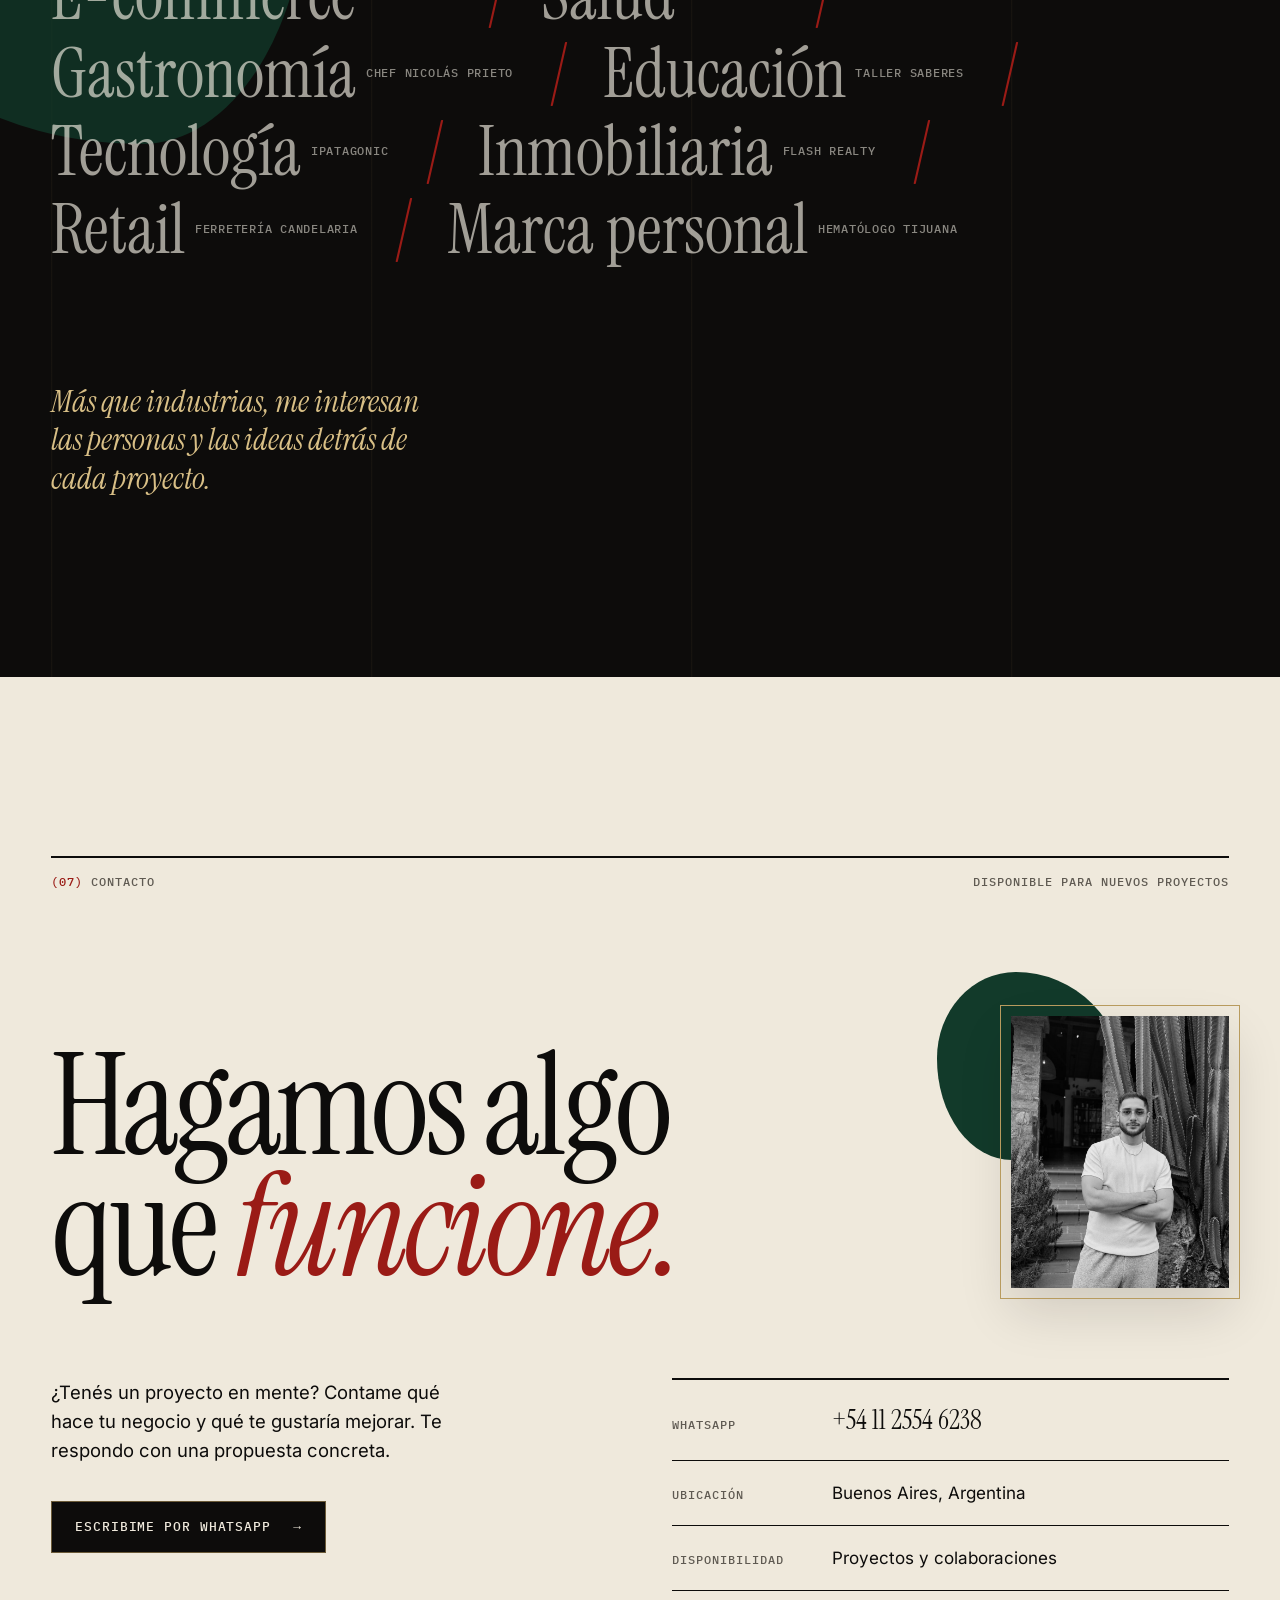
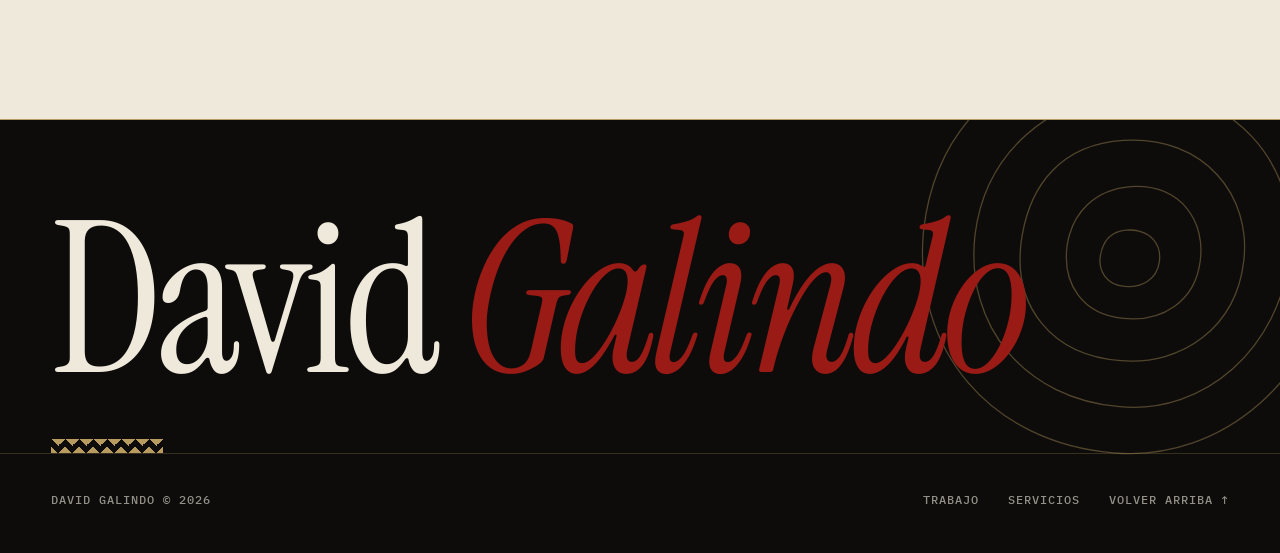
==== commit 56b15d2a: "Rediseño editorial: negro dominante, rojo, verde inglés, filetes dorados y formas orgánicas - Filoso" ====
--- a/index.html
+++ b/index.html
@@ -3,7 +3,7 @@
 <head>
 <meta charset="utf-8">
 <meta name="viewport" content="width=device-width, initial-scale=1">
-<meta name="theme-color" content="#f1ece2">
+<meta name="theme-color" content="#0d0c0b">
 <title>David Galindo — Diseño web & Estrategia digital</title>
 <meta name="description" content="David Galindo, diseñador web y estratega digital. Sitios, ecommerce y landing pages pensados para convertir visitas en clientes.">
 <link rel="canonical" href="https://davidcortes377.github.io/portafolio-david-galindo/">
@@ -333,6 +333,147 @@
 .signature em{color:var(--red)}
 .clock{font-variant-numeric:tabular-nums}
 @media (hover:hover) and (pointer:fine){.project:hover .project-head h3{font-style:italic}}
+
+/* ==========================================================
+   CAPA 2026 — editorial brutalista + natural
+   negro dominante · rojo · verde inglés · filetes dorados · formas orgánicas
+   ========================================================== */
+:root{
+  --ink:#0d0c0b;--paper:#efe9dc;--paper-2:#e4dccb;
+  --green:#123a2a;--green-deep:#0b2a1e;--red:#9a1b16;
+  --gold:#b89b5e;--gold-hi:#d8bf86;--gold-soft:rgba(184,155,94,.42);
+  --contours:url("data:image/svg+xml,%3Csvg xmlns='http://www.w3.org/2000/svg' viewBox='0 0 400 400'%3E%3Cg fill='none' stroke='%23b89b5e' stroke-width='1' vector-effect='non-scaling-stroke'%3E%3Cpath d='M200 40C300 30 370 115 362 205C354 300 275 368 190 360C95 352 32 280 42 185C52 100 115 48 200 40Z'/%3E%3Cpath d='M205 78C282 72 336 135 328 205C320 278 262 330 195 324C122 318 74 262 82 190C90 125 140 83 205 78Z'/%3E%3Cpath d='M198 116C262 112 298 160 292 210C286 262 244 292 196 288C142 284 112 246 118 196C124 150 150 119 198 116Z'/%3E%3Cpath d='M204 152C244 150 262 180 258 210C254 242 228 258 198 255C166 252 150 228 154 198C158 172 176 154 204 152Z'/%3E%3Cpath d='M200 186C220 185 228 198 226 211C224 225 212 231 199 230C185 229 178 218 180 206C182 194 189 187 200 186Z'/%3E%3C/g%3E%3C/svg%3E");
+}
+body{background:var(--paper)}
+::selection{background:var(--red);color:var(--paper)}
+.progress{background:linear-gradient(90deg,var(--red),var(--gold))}
+header.scrolled{background:rgba(239,233,220,.9);border-color:var(--gold-soft)}
+.brand sup{color:var(--red)}
+
+/* reglas brutalistas en claro, filetes dorados en oscuro */
+.sec-top:before{height:2px;opacity:1;background:var(--ink)}
+.on-dark .sec-top:before,.on-green .sec-top:before,.on-red .sec-top:before{height:1px;background:var(--gold)}
+.on-dark .label b,.on-green .label b{color:var(--gold-hi)}
+.label b{color:var(--red)}
+.btn{box-shadow:inset 0 0 0 1px rgba(184,155,94,.55)}
+.on-dark .btn{box-shadow:none}
+
+/* secciones oscuras: retícula de columnas en oro muy tenue */
+.on-dark,.on-green,.on-red{position:relative;overflow:clip}
+.on-dark>.wrap,.on-green>.wrap,.on-red>.wrap{position:relative;z-index:1}
+.on-dark,.on-green{background-image:linear-gradient(90deg,rgba(184,155,94,.07) 1px,transparent 1px);background-size:25% 100%;background-position:var(--gutter) 0}
+
+/* forma orgánica reutilizable */
+@keyframes morph{
+  0%,100%{border-radius:58% 42% 46% 54% / 52% 44% 56% 48%}
+  33%{border-radius:42% 58% 60% 40% / 46% 58% 42% 54%}
+  66%{border-radius:50% 50% 38% 62% / 60% 40% 60% 40%}
+}
+@keyframes drift{0%,100%{transform:translate(0,0) rotate(0)}50%{transform:translate(1.5%,-2%) rotate(6deg)}}
+
+/* HERO: placa negra, sol rojo orgánico, filete dorado, curvas de nivel */
+.hero-plate{background:var(--ink);outline:1px solid var(--gold);outline-offset:-14px}
+.hero-sun{background:var(--red);animation:morph 14s ease-in-out infinite;border-radius:58% 42% 46% 54% / 52% 44% 56% 48%}
+.hero-line{background:var(--gold);width:1px}
+.hero-guard{color:var(--red)}
+.hero-visual:before{content:"";position:absolute;right:-8%;top:-10%;width:78%;aspect-ratio:1;background:var(--contours) center/contain no-repeat;opacity:.75;animation:drift 22s ease-in-out infinite;pointer-events:none}
+.hero-visual:after{content:"";position:absolute;right:4%;bottom:-3%;width:clamp(70px,8vw,120px);aspect-ratio:1;background:var(--green);animation:morph 18s ease-in-out infinite reverse;border-radius:42% 58% 60% 40% / 46% 58% 42% 54%}
+.hero-foot{border-top:2px solid var(--ink);color:var(--ink)}
+h1 .mask:last-child .ch{color:var(--ink)}
+.hero-role{color:var(--red)}
+
+/* cinta: negra con hojas doradas */
+.marquee{background:var(--ink);color:var(--paper);border:0;border-top:1px solid var(--gold);border-bottom:1px solid var(--gold)}
+.marquee-track i{width:12px;height:12px;background:var(--gold);border-radius:0 100% 0 100%}
+
+/* TRABAJO */
+.work:before{content:"";position:absolute;right:-12vw;top:-6vw;width:48vw;max-width:720px;aspect-ratio:1;background:var(--contours) center/contain no-repeat;opacity:.35;pointer-events:none}
+.work-title h2 em,.experience-note{color:var(--gold-hi)}
+.project .media{outline:1px solid var(--gold-soft);outline-offset:8px}
+.project-head{border-top:1px solid var(--gold-soft);margin-top:1.4rem}
+.project-head .num{color:var(--gold)}
+.project-go{border-color:var(--gold-soft)}
+@media (hover:hover) and (pointer:fine){.project:hover .project-go{background:var(--gold);color:var(--ink)}.index-row:hover strong{color:var(--gold-hi)}}
+.all-projects{border-top-color:var(--gold)}
+.index-row{border-top-color:rgba(184,155,94,.22)}
+.index-row .num{color:var(--gold)}
+
+/* FILOSOFÍA: rojo profundo */
+.on-red{background:var(--red);color:var(--paper)}
+.on-red .label{color:#efe9dcb3}
+.on-red .label b{color:var(--gold-hi)}
+.philosophy.on-red h2 em{color:var(--ink)}
+.on-red .philosophy-body .quote{color:var(--paper)}
+.on-red .philosophy-text{color:#efe9dce0}
+.philosophy.on-red:before{content:"";position:absolute;left:-14vw;bottom:-18vw;width:56vw;aspect-ratio:1;background:var(--green-deep);animation:morph 20s ease-in-out infinite;opacity:.9;border-radius:58% 42% 46% 54% / 52% 44% 56% 48%}
+.philosophy.on-red:after{content:"";position:absolute;right:-6vw;top:8%;width:38vw;aspect-ratio:1;background:var(--contours) center/contain no-repeat;opacity:.55;pointer-events:none}
+.philosophy.on-red .mountain{z-index:1;opacity:.85;mix-blend-mode:multiply}
+
+/* SERVICIOS: reglas negras gruesas, acentos verdes y rojos */
+.services-head h2 em,.svc h3 em,.feature h3 em{color:var(--red)}
+.feature{border:2px solid var(--ink);box-shadow:14px 14px 0 var(--green);outline:1px solid var(--gold);outline-offset:-12px}
+.feature-tag b{background:var(--ink);color:var(--gold-hi)}
+.svc-list{border-top:2px solid var(--ink)}
+.svc{border-bottom:1px solid var(--ink)}
+.svc .num{color:var(--red)}
+@media (hover:hover) and (pointer:fine){.svc:hover .svc-go{background:var(--green);color:var(--paper);border-color:var(--green)}}
+
+/* PROCESO: verde inglés con oro */
+.on-green{background-color:var(--green)}
+.process:after{content:"";position:absolute;right:-10vw;bottom:-10vw;width:40vw;aspect-ratio:1;background:var(--red);opacity:.9;animation:morph 24s ease-in-out infinite;border-radius:42% 58% 60% 40% / 46% 58% 42% 54%}
+.process-side h2 em{color:var(--gold-hi)}
+.process-bar i{background:var(--gold)}
+.step{border-top-color:var(--gold-soft)}
+.step .num{color:var(--gold)}
+
+/* SOBRE MÍ: collage orgánico */
+.col-red{animation:morph 16s ease-in-out infinite;border-radius:58% 42% 46% 54% / 52% 44% 56% 48%}
+.col-pattern{border-radius:50% 50% 0 50%}
+.col-photo{outline:1px solid var(--gold);outline-offset:12px}
+.collage:after{content:"";position:absolute;left:-4%;top:-6%;width:46%;aspect-ratio:1;background:var(--contours) center/contain no-repeat;opacity:.8;pointer-events:none;z-index:-1}
+.about-copy h2 em{color:var(--green)}
+
+/* EXPERIENCIA: negro, cifras con filete dorado */
+.numbers{border-top-color:var(--gold)}
+.numbers div{border-right:1px solid rgba(184,155,94,.25);padding-left:1.4rem}
+.numbers div:first-child{padding-left:0}
+.numbers div:last-child{border-right:0}
+.numbers strong{color:var(--paper)}
+.numbers div:nth-child(2) strong{color:var(--gold-hi)}
+.industry:not(:last-child):after{color:var(--red)}
+@media (hover:hover) and (pointer:fine){.industry:hover{color:var(--gold-hi)}}
+.experience:before{content:"";position:absolute;left:-10vw;top:30%;width:34vw;aspect-ratio:1;background:var(--green);opacity:.75;animation:morph 22s ease-in-out infinite;border-radius:50% 50% 38% 62% / 60% 40% 60% 40%}
+
+/* CONTACTO + pie negro */
+.contact{position:relative}
+.contact-data{border-top:2px solid var(--ink)}
+.contact-data div{border-bottom-color:var(--ink)}
+.contact-portrait{outline:1px solid var(--gold);outline-offset:10px}
+.contact-portrait{position:relative}
+.contact-portrait:before{content:"";position:absolute;left:-34%;top:-16%;width:86%;aspect-ratio:1;background:var(--green);animation:morph 18s ease-in-out infinite;border-radius:42% 58% 60% 40% / 46% 58% 42% 54%;z-index:-1}
+.hero,.about,.contact{overflow-x:clip}
+/* titulares: aire para descendentes y la caída de la itálica */
+.w{padding:.2em .06em .2em 0;margin:-.2em -.06em -.2em 0}
+/* etiquetas de sección: nunca partidas */
+.sec-top{flex-wrap:wrap;gap:.5rem 1.5rem}
+.sec-top>span{white-space:nowrap}
+.philosophy.on-red:after{top:auto;bottom:6%}
+@media (max-width:580px){
+  .numbers div,.numbers div:first-child{padding:1.4rem 0 1.2rem;border-right:0;border-bottom:1px solid rgba(184,155,94,.25)}
+  .numbers{gap:0}
+  .feature{box-shadow:8px 8px 0 var(--green);outline-offset:-8px}
+  .work:before{width:80vw;right:-30vw;top:-10vw}
+  .philosophy.on-red:before{width:90vw;left:-30vw;bottom:-30vw}
+  .experience:before{width:60vw;left:-30vw}
+  .contact-portrait:before{left:-28%;top:-10%}
+}
+footer{background:var(--ink);color:var(--paper);padding-top:clamp(3rem,6vw,5rem);border-top:1px solid var(--gold);position:relative;overflow:clip}
+footer:before{content:"";position:absolute;right:-8vw;top:-10vw;width:40vw;aspect-ratio:1;background:var(--contours) center/contain no-repeat;opacity:.4;pointer-events:none}
+footer .wrap{position:relative}
+.footer-guard{color:var(--gold)}
+.footer-in{color:#efe9dc99;border-top:1px solid rgba(184,155,94,.25)}
+@media (hover:hover) and (pointer:fine){.footer-in nav a:hover{color:var(--gold-hi)}}
+.cursor{background:var(--gold);color:var(--ink)}
 
 @media (max-width:1000px){
   .svc{grid-template-columns:3rem 1fr 48px}
@@ -380,6 +521,7 @@
   .marquee-track{animation:none}
   .js .sec-top:before{transform:none;transition:none}
   .js .process-orn{clip-path:none;opacity:0;transition:opacity .4s ease}
+  .hero-sun,.hero-visual:before,.hero-visual:after,.philosophy.on-red:before,.process:after,.col-red,.experience:before,.contact-portrait:before{animation:none}
   .js .process-orn.in{opacity:1}
   html{scroll-behavior:auto}
   .js .hero .mask>span,.js .hero .seq,.js .hero-visual{animation:fadeOnly .4s ease forwards;transform:none}
@@ -515,7 +657,7 @@
 </section>
 
 <!-- FILOSOFÍA · claro, silencio -->
-<section class="philosophy" id="enfoque">
+<section class="philosophy on-red" id="enfoque">
   <div class="wrap">
     <div class="sec-top label"><span><b>(02)</b> Filosofía</span><span>Diseño con intención</span></div>
     <h2 data-split>El diseño<br>no es<br><em>decoración.</em></h2>
